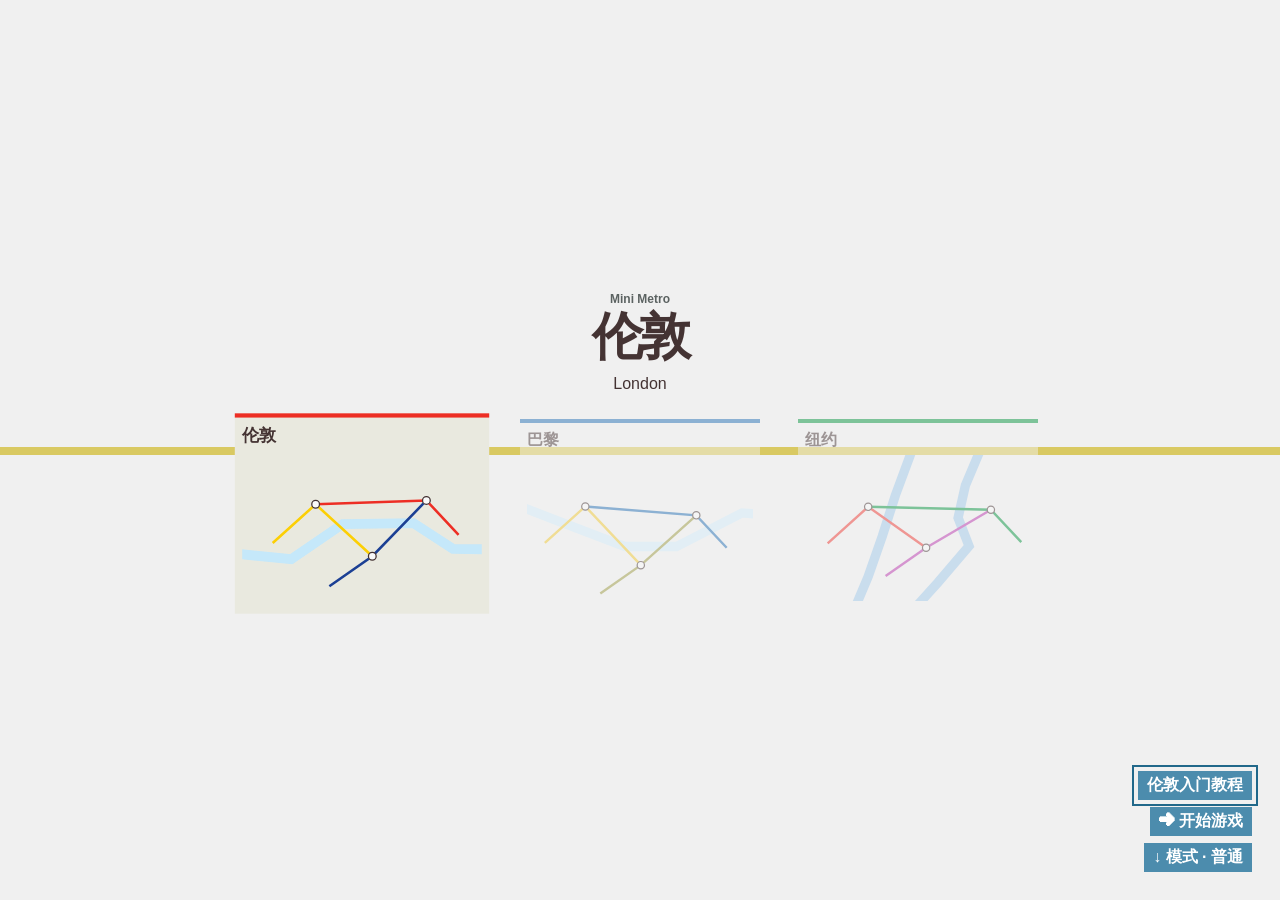
==== Mini Metro.html @ a48bd170 "Initial commit: browser metro-line game with CLAUDE.md Co-Authored-By: Claude Opus 5.5 <noreply@anth" ====
<!doctype html>
<html lang="zh-CN">
<head>
<meta charset="utf-8">
<meta name="viewport" content="width=device-width, initial-scale=1">
<link rel="icon" href="data:,">
<title>Mini Metro · 网页复刻</title>
<style>
:root {
  color-scheme: light;
  --paper: #f5f5ef;
  --ink: #292f30;
  --muted: #5b6261;
  --blue: #4c8cad;
  font: 16px Arial, "Microsoft YaHei", sans-serif;
}
* { box-sizing: border-box }
[hidden] { display: none !important }
body { margin: 0; background: var(--paper); color: var(--ink) }
main { height: 100vh; height: 100dvh; position: relative; overflow: hidden }
canvas { display: block; width: 100%; height: 100%; touch-action: none; cursor: crosshair }
.symbols,.sr-only { position: absolute; width: 1px; height: 1px; clip-path: inset(50%); overflow: hidden }
button { padding: 0; border: 0; background: none; color: inherit; cursor: pointer; font: inherit }
button:disabled { cursor: default }
button:focus-visible { outline: 2px solid #21688a; outline-offset: 4px }
header { position: absolute; right: 20px; top: 16px }
.stats { display: flex; align-items: center; gap: 6px; font-size: 13px; font-weight: 700 }
.stats > svg { width: 20px; height: 20px; fill: currentColor; margin-right: 5px }
#day { white-space: nowrap }
#clockControls { position: relative }
#clock { display: block; position: relative; width: 28px; height: 28px; border-radius: 50%; border: 2px solid var(--ink); background: repeating-conic-gradient(from -1deg,var(--ink) 0 2deg,transparent 2deg 30deg) }
#clock::before { content: ''; position: absolute; inset: 3px; border-radius: 50%; background: var(--paper) }
#clock::after { content: ''; position: absolute; left: calc(50% - 1px); top: 4px; width: 2px; height: calc(50% - 4px); transform-origin: center bottom; transform: rotate(var(--clock-angle,0deg)); background: var(--ink) }
#time { position: absolute; top: 36px; right: 0; display: flex; gap: 6px; z-index: 1 }
#time button { background: var(--ink); color: white; padding: 6px 8px; min-width: 32px }
footer { position: absolute; bottom: 15px; left: 0; right: 0; pointer-events: none; text-align: center }
#hint { display: inline-block; margin: 0 0 7px; padding: 2px 6px; font-size: 12px; color: var(--muted); background: color-mix(in srgb,var(--paper) 86%,transparent) }
.toolbar,#vehicles,nav { display: flex; align-items: center; justify-content: center; gap: clamp(6px,1vw,13px) }
.toolbar { gap: clamp(10px,2vw,26px) }
.asset { display: inline-flex; position: relative; flex: 0 0 28px; align-items: center; justify-content: center; width: 28px; height: 28px; border-radius: 50%; color: white; background: #333837; pointer-events: auto }
.asset:disabled,#crossings { background: #909790 }
.asset[aria-pressed=true] { outline: 2px solid var(--ink); outline-offset: 3px }
.asset svg { width: 21px; height: 21px; fill: currentColor }
.asset span { position: absolute; left: 100%; top: -3px; color: var(--ink); font-size: 10px; font-weight: 700 }
.line { pointer-events: auto; position: relative; width: clamp(19px,3vw,28px); height: clamp(19px,3vw,28px); border-radius: 50%; background: var(--line) }
.line[aria-pressed=true]::before { content: ''; position: absolute; top: -8px; left: calc(50% - 2px); width: 4px; height: 4px; border-radius: 50%; background: var(--ink) }
.line.empty { opacity: .62 }
.corner { position: absolute; bottom: 13px; left: 14px; font-size: 26px; line-height: 32px; font-weight: 700 }
.corner.right { left: auto; right: 14px }
.corner:disabled { opacity: .2 }
dialog { color: var(--ink); border: 0; background: transparent; padding: 0; overflow: visible; max-width: 94vw; max-height: 95vh }
dialog::backdrop { background: #f5f5ef78; backdrop-filter: blur(4px) }
dialog #panel { padding: 12px; animation: enter .28s ease-out both }
@keyframes enter { from { opacity: 0; transform: translateY(10px) } to { opacity: 1; transform: translateY(0) } }
h2 { margin: 3px 0; font-size: clamp(26px,5vw,51px); line-height: 1.1; letter-spacing: -.06em }
#kicker { font-size: 12px; font-weight: 700; color: var(--muted) }
#description { margin: 5px 0 24px; line-height: 1.4 }
#choices { display: flex; flex-wrap: wrap; gap: 12px; align-items: center }
#choices button { padding: 4px 9px; background: var(--blue); color: white; font-weight: 700 }
#choices button:hover { background: #28617e }

dialog[data-kind=cities] { width: 100vw; height: 100dvh; max-width: none; max-height: none }
dialog[data-kind=cities]::backdrop { background: var(--paper) }
dialog[data-kind=cities] #panel { height: 100%; display: grid; align-content: center; justify-items: center; padding: 20px 0 }
dialog[data-kind=cities] #choices { position: absolute; bottom: 28px; right: 28px; flex-direction: column; align-items: end; gap: 7px }
#cityStrip { width: 100%; position: relative; display: flex; justify-content: center; gap: clamp(8px,3vw,42px) }
#cityStrip::before { content: ''; position: absolute; top: 28px; width: 100%; height: 8px; background: #d9c962 }
.city-option { width: min(29vw,240px); min-height: 124px; padding: 7px; text-align: left; position: relative; opacity: .48; background: var(--paper); border-top: 4px solid var(--accent) }
.city-option[aria-pressed=true] { opacity: 1; background: #e9e9df; transform: scale(1.06); z-index: 1 }
.city-option span { display: block; font-weight: 700; margin-bottom: 4px }
.city-option svg { display: block; width: 100%; aspect-ratio: 1.55 }
@media(max-width:650px) {
  header { right: 11px; top: 10px }
  footer { bottom: 36px }
  .corner { bottom: 5px }
  .asset { width: 23px; height: 23px; flex-basis: 23px }
  .asset svg { width: 17px; height: 17px }
  dialog[data-kind=cities] #choices { right: 12px; bottom: 14px }
}
@media(prefers-reduced-motion:reduce) { dialog #panel { animation: none } }
.asset { touch-action: none }
#assetGhost { position: fixed; z-index: 2; left: -14px; top: -14px; pointer-events: none; opacity: .8 }
dialog[data-kind=statistics] { width:100vw; height:100dvh; max-width:none; max-height:none }
dialog[data-kind=statistics]::backdrop { background:#f5f5efe0; backdrop-filter:blur(6px) }
dialog[data-kind=statistics] #panel { height:100%; padding:0; }
dialog[data-kind=statistics] :is(#kicker,#description,#choices) { display:none }
dialog[data-kind=statistics] #headline { position:absolute; width:1px; height:1px; overflow:hidden; clip-path:inset(50%) }
#statistics { position:relative; height:100%; display:grid; grid-template-columns:max-content minmax(0,1fr); align-items:center; gap:clamp(18px,6vw,110px); padding:8vh 9vw 6vh 5vw }
#statsBack { position:absolute; left:1.4vw; top:1.2vh; font-size:clamp(36px,4vw,70px); font-weight:900; line-height:1 }
#metrics { display:grid; gap:clamp(6px,1.5vh,15px); border-right:2px solid #535451; padding-right:clamp(12px,3.6vw,66px) }
#metrics button { display:flex; align-items:center; justify-content:end; gap:12px; white-space:nowrap; font-size:clamp(12px,1.35vw,22px) }
#metrics button::after { content:''; width:clamp(12px,1.65vw,28px); height:clamp(12px,1.65vw,28px); border-radius:50%; background:#aaa9a3 }
#metrics button[aria-pressed=true]::after { background:var(--metric) }
#chart { display:block; width:100%; max-height:75vh; overflow:visible }
@media(max-width:650px) {
  #statistics { grid-template-columns:minmax(0,1fr); align-content:center; gap:20px; padding:40px 5vw 12px }
  #metrics { display:flex; justify-content:center; flex-wrap:wrap; border:0; padding:0; gap:7px 12px }
  #metrics button { gap:4px }
  #chart { max-height:55vh }
}
dialog[data-kind=ended] { width:100vw; height:100dvh; max-width:none; max-height:none }
dialog[data-kind=ended] #panel { height:100%; display:grid; align-content:center; justify-items:center }
dialog[data-kind=ended] #choices { flex-direction:column; align-items:start; gap:4px }
dialog[data-kind=ended] #choices button:last-child { position:absolute; bottom:2vh; right:2vw; min-width:34px; font-size:22px; padding:3px 7px }
.line.locked { width:clamp(9px,1.45vw,15px); height:clamp(9px,1.45vw,15px); background:#a2a19b; pointer-events:none }
dialog[data-kind=upgrade] { width:min(94vw,510px); color:#2d2e2d }
dialog[data-kind=upgrade]::backdrop { background:#f5f5ef45; backdrop-filter:none }
main:has(dialog[data-kind=upgrade][open]) :is(canvas,header) { filter:blur(3px) }
main:has(dialog[data-kind=upgrade][open]) #hint { visibility:hidden }
dialog[data-kind=upgrade] #kicker:empty { display:none }
dialog[data-kind=upgrade] #description { margin-bottom:clamp(18px,4vh,40px) }
dialog[data-kind=upgrade] #choices { display:grid; grid-template-columns:1fr 1fr; gap:clamp(10px,4vw,35px); align-items:start }
dialog[data-kind=upgrade] #choices button { display:grid; justify-items:center; align-content:start; gap:8px; color:inherit; background:none; padding:5px 2px; text-align:center }
dialog[data-kind=upgrade] #choices strong { font-size:clamp(18px,2.4vw,30px); line-height:1.2 }
.reward-description { font-size:clamp(12px,1.4vw,16px); font-weight:400 }
.reward-icon { position:relative; display:grid; place-items:center; width:clamp(58px,8vw,90px); aspect-ratio:1; border-radius:50%; background:#2d2e2d; color:white }
.reward-icon svg { width:65%; height:65%; fill:currentColor }
.reward-count { position:absolute; left:102%; top:9%; color:#2d2e2d; font-size:clamp(18px,2.4vw,30px); font-weight:700 }
dialog[data-kind=upgrade] #choices button:hover:not(:disabled) .reward-icon { outline:2px solid #2d2e2d; outline-offset:4px }
dialog[data-kind=upgrade] #choices button:disabled { opacity:.44 }
.reward-flight { position:fixed; z-index:2; pointer-events:none }
dialog[data-kind=pause] #kicker:empty { display:none }
dialog[data-kind=pause] #choices { flex-direction:column; align-items:start; gap:6px }
:root.night { color-scheme:dark; --paper:#170e16; --ink:#f0e8e3; --muted:#cdc2bc; --blue:#326985 }
.night #time button { color:var(--paper) }
.night #hint { background:color-mix(in srgb,var(--paper) 86%,transparent) }
.night .asset { color:#f0e8e3; background:#514651 }
.night .asset:disabled,.night #crossings { color:#261f26; background:#8c8684 }
.night .line.locked { background:#777271 }
.night button:focus-visible { outline-color:#8ac4e5 }
.night dialog::backdrop { background:#170e1685 }
.night dialog[data-kind=cities]::backdrop { background:var(--paper) }
.night .city-option[aria-pressed=true] { background:#312831 }
.night #cityStrip::before { background:#8a7845 }
.night dialog[data-kind=statistics]::backdrop { background:#170e16da }
.night #metrics { border-color:#a69b96 }
.night #metrics button[aria-pressed=true]::after,.night #chart { filter:brightness(1.35) }
.night dialog[data-kind=upgrade] { color:var(--ink) }
.night dialog[data-kind=upgrade]::backdrop { background:#170e1645 }
.night .reward-icon { background:#ddd1ca; color:var(--paper) }
.night .reward-count { color:var(--ink) }
.night dialog[data-kind=upgrade] #choices button:hover:not(:disabled) .reward-icon { outline-color:var(--ink) }
#time button:not([aria-pressed=true]) { opacity:.66 }
#time button[aria-pressed=true] { box-shadow:inset 0 -2px #80b9d8 }
:root[data-lesson="0"] header,:root[data-lesson="0"] .toolbar,
:root[data-lesson] .line.locked,:root[data-lesson] #vehicles,:root[data-lesson] #remove,
:root[data-lesson]:not([data-lesson="4"]) #crossings { visibility:hidden }
#scenicMeter { width:18px; height:18px; flex:none; border-radius:50%; border:1px solid var(--ink); background:conic-gradient(var(--ink) var(--progress,0%),transparent 0) }
dialog[data-kind=ended] #choices button:nth-last-child(2) { position:absolute; bottom:2vh; right:calc(2vw + 40px); min-width:34px; font-size:22px; padding:3px 7px }
dialog[data-kind=photo] { width:100vw; height:100dvh; max-width:none; max-height:none; background:var(--paper) }
dialog[data-kind=photo] #panel { height:100%; padding:0 }
dialog[data-kind=photo] :is(#kicker,#description,#choices) { display:none }
dialog[data-kind=photo] #headline { position:absolute; width:1px; height:1px; overflow:hidden; clip-path:inset(50%) }
#photo { height:100%; display:grid; place-items:center }
#photoPreview { width:100%; height:100%; object-fit:contain; cursor:default }
#photoBack { position:absolute; left:1.4vw; top:1.2vh; font-size:clamp(36px,4vw,70px); font-weight:900; line-height:1 }
#photoControls { position:absolute; right:2vw; bottom:2vh; display:flex; align-items:center; gap:5px }
#photoControls button { background:var(--blue); color:white; padding:6px 10px; font-weight:700 }
#photoControls button[aria-pressed=true] { outline:2px solid var(--ink); outline-offset:2px }
dialog[data-kind=ended] #choices button:nth-last-child(3) { position:absolute; bottom:2vh; right:calc(2vw + 80px); min-width:34px; font-size:22px; padding:3px 7px }
dialog[data-kind=replay] { width:100vw; height:100dvh; max-width:none; max-height:none }
dialog[data-kind=replay]::backdrop { background:transparent; backdrop-filter:none }
dialog[data-kind=replay] #panel { height:100%; padding:0 }
dialog[data-kind=replay] :is(#kicker,#description,#choices) { display:none }
dialog[data-kind=replay] #headline { position:absolute; width:1px; height:1px; overflow:hidden; clip-path:inset(50%) }
main:has(dialog[data-kind=replay][open]) > :is(header,footer,.corner) { visibility:hidden }
#replayBack { position:absolute; left:1.4vw; top:1.2vh; font-size:clamp(36px,4vw,70px); font-weight:900; line-height:1 }
#replayControls { position:absolute; bottom:2vh; left:50%; transform:translateX(-50%); width:min(94vw,540px); display:flex; gap:12px; align-items:center; padding:7px 12px; background:var(--paper) }
#replayControls input { flex:1; min-width:0; accent-color:var(--blue) }
#replayControls button { background:var(--blue); color:white; padding:5px 9px }
#replayTime { white-space:nowrap }
#replayControls { flex-wrap:wrap }
#replayStatus:not(:empty) { width:100%; font-size:12px; text-align:right }
#creativeEdit { display:block; margin:0 auto 9px; padding:4px 8px; pointer-events:auto; background:var(--paper); color:var(--ink); border:1px solid currentColor; font-size:12px }
#creativeEdit[aria-pressed=true] { background:var(--ink); color:var(--paper) }
dialog[data-kind=creative] #choices button[aria-pressed=true] { outline:2px solid var(--ink); outline-offset:2px }
</style>

</head>
<body>
<main>
  <canvas id="map" aria-label="地铁线路图"></canvas>
  <svg class="symbols" aria-hidden="true" xmlns="http://www.w3.org/2000/svg">
    <symbol id="person" viewBox="0 0 24 24"><circle cx="15" cy="4" r="2.2"/><path d="m14 8-4 6 4 2-2 6m-2-8-3 5H3m10-10 4 5h4M9 9l3-2" fill="none" stroke="currentColor" stroke-width="2.5" stroke-linecap="round" stroke-linejoin="round"/></symbol>
    <symbol id="locomotive" viewBox="0 0 24 24"><path d="M4 17V9h4V5h6v6h5v6zM16 8h3v4h-3z"/><circle cx="7" cy="18" r="2"/><circle cx="15" cy="18" r="2"/></symbol>
    <symbol id="carriage" viewBox="0 0 24 24"><path d="M4 7h16v10H4z"/><path d="M7 10h3m2 0h5" fill="none" stroke="#777" stroke-width="1.5"/><circle cx="8" cy="18" r="2"/><circle cx="16" cy="18" r="2"/></symbol>
    <symbol id="tunnel" viewBox="0 0 24 24"><path d="M5 19v-6a7 7 0 0 1 14 0v6M9 19v-6a3 3 0 0 1 6 0v6" fill="none" stroke="currentColor" stroke-width="2"/></symbol>
    <symbol id="station" viewBox="0 0 24 24"><circle cx="12" cy="12" r="8" fill="none" stroke="currentColor" stroke-width="2"/><circle cx="12" cy="12" r="4" fill="none" stroke="currentColor" stroke-width="2"/></symbol>
  </svg>
  <header>
    <h1 id="city" class="sr-only">伦敦</h1>
    <div class="stats">
      <span id="score" aria-label="已送达">0</span><svg aria-hidden="true"><use href="#person"/></svg>
      <span id="scenicMeter" role="progressbar" aria-label="下一客运里程碑" aria-valuemin="0" aria-valuemax="100" hidden></span>
      <span id="day">周一</span>
      <div id="clockControls">
        <button id="clock" type="button" aria-label="时间控制" aria-expanded="false" title="时间控制"></button>
        <div id="time" hidden><button id="pause" aria-label="暂停" title="暂停（空格）">Ⅱ</button><button id="normalSpeed" aria-label="正常速度">▶</button><button id="speed" aria-label="双倍速度">▶▶</button></div>
      </div>
    </div>
  </header>
  <footer>
    <p id="hint" aria-live="polite"></p>
    <button id="creativeEdit" aria-pressed="false" hidden>编辑车站</button>
    <div class="toolbar">
      <div id="vehicles">
        <button id="train" class="asset" aria-label="增加机车" title="给当前线路增加机车"><svg aria-hidden="true"><use href="#locomotive"/></svg><span id="trainCount"></span></button>
        <button id="car" class="asset" aria-label="增加车厢" title="给当前线路增加车厢"><svg aria-hidden="true"><use href="#carriage"/></svg><span id="carCount"></span></button>
        <button id="interchange" class="asset" aria-label="放置换乘站" title="升级车站容量"><svg aria-hidden="true"><use href="#station"/></svg><span id="interchangeCount"></span></button>
      </div>
      <nav id="lines" aria-label="选择线路"></nav>
      <div id="crossings" class="asset" aria-label="剩余过河通道" title="剩余过河通道"><svg aria-hidden="true"><use href="#tunnel"/></svg><span id="crossingCount"></span></div>
    </div>
  </footer>
  <button id="menu" class="corner" aria-label="菜单" title="暂停菜单（Esc）">←</button>
  <button id="remove" class="corner right" aria-label="拆线" title="拆除当前线路">×</button>
  <div id="assetGhost" class="asset" aria-hidden="true" hidden><svg><use href="#locomotive"/></svg></div>
  <dialog id="screen" aria-labelledby="headline">
    <div id="panel">
      <small id="kicker">Mini Metro</small>
      <h2 id="headline">伦敦</h2>
      <p id="description"></p>
      <div id="cityStrip" hidden></div>
      <div id="choices"></div>
      <div id="replay" hidden>
        <button id="replayBack" aria-label="退出路网回放">←</button>
        <div id="replayControls">
          <button id="replayPlay">暂停回放</button><input id="replaySeek" type="range" min="0" value="0" step="1" aria-label="回放位置"><span id="replayTime"></span><button id="replayGif">保存 GIF</button><span id="replayStatus" role="status"></span>
        </div>
      </div>
      <div id="photo" hidden>
        <button id="photoBack" aria-label="退出照片模式">←</button>
        <canvas id="photoPreview" role="img" aria-label="地铁图照片预览"></canvas>
        <div id="photoControls"><button id="photoFrame" aria-pressed="false">城市边框</button><button id="photoSave">保存 PNG</button><span id="photoStatus" role="status"></span></div>
      </div>
      <div id="statistics" hidden>
        <button id="statsBack" aria-label="返回结算">←</button>
        <div id="metrics" aria-label="统计指标"></div>
        <svg id="chart" viewBox="0 0 640 286" role="img" aria-label="本局各日运营趋势，各指标独立缩放"></svg>
      </div>
    </div>
  </dialog>
</main>
<script>
'use strict';

const $ = id => document.getElementById(id);
const canvas = $('map');
let ctx = canvas.getContext('2d');
const width = 960;
const height = 570;
let paper, water, ink, colors;
let night=false;
const themes = {
  London: {
    day: {"paper": "#f0f0f0", "water": "#c5e8fa", "bank": "#64ccf5", "station": "#fafafa", "ink": "#443333", "colors": ["#fccf05", "#ed2e24", "#1c4094", "#079fdb", "#008b3b", "#f386a0", "#b05fff"]},
    night: {"paper": "#303030", "water": "#537c90", "bank": "#4c6f7f", "station": "#2e2e2e", "ink": "#dcdcdc", "colors": ["#fec909", "#e95129", "#2b61a9", "#3ca3d5", "#388931", "#f593af", "#8e552b"]},
    bankWidth: 3.72, stationWidth: 3.72,
  },
  Paris: {
    day: {"paper": "#fffded", "water": "#d4edfa", "bank": "#6dc3de", "station": "#fafafa", "ink": "#443333", "colors": ["#f1c830", "#206db3", "#9b9a40", "#bb4d98", "#f68f4d", "#76c494", "#f59eb3"]},
    night: {"paper": "#303030", "water": "#7ea7b6", "bank": "#4d7784", "station": "#2e2e2e", "ink": "#dcdcdc", "colors": ["#f1c830", "#206db3", "#9b9a40", "#bb4d98", "#f68f4d", "#76c494", "#f59eb3"]},
    bankWidth: 3.72, stationWidth: 3.72,
  },
  NewYork: {
    day: {"paper": "#f2e8d3", "water": "#9fc8eb", "bank": "#eee1c5", "station": "#fafafa", "ink": "#443333", "colors": ["#ee352e", "#00933c", "#b933ad", "#2850ad", "#ff6319", "#fccc0a", "#996633"]},
    night: {"paper": "#2e3032", "water": "#415b74", "bank": "#2b2c2c", "station": "#222424", "ink": "#d9dcdf", "colors": ["#ee352e", "#00933c", "#b933ad", "#2850ad", "#ff6319", "#fccc0a", "#996633"]},
    bankWidth: 1.24, stationWidth: 2.48,
  },
};
const cities = {
  London: {name:'伦敦', river:[[0,361],[180,338],[310,351],[430,269],[595,267],[687,327],[780,328],[960,270]], start:[[367,223],[499,344],[625,214]]},
  Paris: {name:'巴黎', river:[[0,217],[149,215],[278,265],[438,326],[565,326],[727,243],[960,260]], start:[[340,227],[477,372],[614,249]]},
  NewYork: {name:'纽约', vertical:true, river:[[0,485],[100,456],[200,419],[300,387],[400,352],[500,310],[570,279]],
    eastRiver:[[0,668],[85,630],[175,592],[255,574],[325,601],[415,524],[485,461],[570,395]], start:[[352,228],[495,329],[655,235]]},
};
const days = ['一','二','三','四','五','六','日'];
const types = ['圆形','三角形','方形','菱形','星形','五边形','十字形'];
const weekDuration = 84;
const scenicMilestones=[4,8,13,19,24,27,33,36,39,43,47,52,56,60,65,75,90];
let recentTrips, scenicMilestone, nextEfficiency;
const overloadLimit = 24;
let menuCity = 'London', menuMode = 'normal';
const modes=['normal','endless','extreme','creative'];
const modeNames={normal:'普通',endless:'无尽',extreme:'极限',creative:'创意'};
const extremeGoals={
  London:{score:1000,limit:1,label:'用至多 1 条通道送达 1,000 人',
    count:() => lines.reduce((total,route) => total+crossings(route),0)},
  Paris:{score:1300,limit:3,label:'用至多 3 条线路送达 1,300 人',
    count:() => lines.filter(route => route.length).length},
  NewYork:{score:1600,limit:2,label:'让方形站最多出现在 2 条线路上，并送达 1,600 人',
    count:() => lines.filter(route => route.some(id => stations[id].type===2)).length},
};
const unlockedExtreme=new Set();
let eligibleExtreme=true, upcomingStation;
let collapseStation = null;
let replayFrames=[], replay=null;
let lesson=null;
let history, daily;
const metrics = [
  ['dailyTrips','每日送达','#139747','人'],
  ['totalTrips','累计送达','#d72534','人'],
  ['crowding','拥挤乘客','#d66a21','人'],
  ['population','在途及候车乘客','#0875a9','人'],
  ['stations','车站','#8456a2','站'],
  ['track','轨道长度','#596978','地图单位'],
  ['tripDistance','平均乘车距离','#006e66','地图单位'],
  ['waiting','平均候车时间','#a74b76','秒'],
  ['transfers','平均换乘次数','#8a6514','次'],
  ['capacity','总运力','#3b7451','人'],
  ['used','已用运力','#505997','人'],
];
let cityKey = 'London';
let mode = 'normal';
let stations, lines, trains, inventory;
let edgeLines, retiring;
let highlightUntil = 0;
let assetDrag = null, vehicleDrag=null;
let time, nextStation, nextPassenger, week, score, paused, speed, phase, selected, drag;
let view = {x:0,y:0,scale:1};
let feedback = '';
let feedbackUntil = 0;
let lastFrame = 0;

function bestScore() {
  try { return Number(localStorage.getItem('metro-best-' + cityKey + '-' + mode)) || 0; }
  catch { return 0; }
}

function reset(key) {
  cityKey = key;
  applyNight(night);
  collapseStation = null;
  lesson=null;
  eligibleExtreme=true;
  upcomingStation=undefined;
  document.documentElement.removeAttribute('data-lesson');
  $('city').textContent = cities[key].name;
  stations = cities[key].start.map(([x,y], type) => ({x:x+Math.random()*32-16,y:y+Math.random()*12-6,type,waiting:[],pressure:0,capacity:6,born:-1}));
  lines = colors.map(() => []);
  trains = [];
  retiring = [];
  highlightUntil = 0;
  inventory = {lines:3, trains:3, cars:0, crossings:2, interchanges:0};
  if (mode==='creative') enableCreative();
  time = score = selected = 0;
  recentTrips=[];
  scenicMilestone=0;
  nextEfficiency=scenicMilestones[0];
  history=[];
  daily={trips:0, distance:0, waiting:0, transfers:0};
  sampleStatistics();
  nextStation = 16;
  nextPassenger = 3;
  week = speed = 1;
  paused = false;
  phase = 'play';
  drag = assetDrag = vehicleDrag = null;
  feedback = '';
  feedbackUntil = 0;
  $('interchange').setAttribute('aria-pressed','false');
  $('creativeEdit').setAttribute('aria-pressed','false');
  $('time').hidden=true;
  $('clock').setAttribute('aria-expanded','false');
  rebuildTracks();
  replayFrames=[];
  recordReplay();
  updateLines();
  updateHUD();
}

function waterways(city) { return city.eastRiver ? [city.river,city.eastRiver] : [city.river]; }

function riverY(x,river) {
  for (let i = 1; i < river.length; i++) {
    const [bx, by] = river[i];
    if (x <= bx) {
      const [ax, ay] = river[i-1];
      return ay + (by - ay) * Math.max(0,x-ax) / (bx - ax);
    }
  }
  return river.at(-1)[1];
}

function riverCoordinates(point,city) {
  return city.vertical ? {x:point.y,y:point.x} : point;
}

function pathBetween(a,b) {
  if (a.x > b.x || (a.x === b.x && a.y > b.y)) return pathBetween(b,a).reverse();
  const dx = b.x-a.x, dy = b.y-a.y;
  const diagonal = Math.min(Math.abs(dx),Math.abs(dy));
  const bend = {x:a.x + Math.sign(dx)*diagonal, y:a.y + Math.sign(dy)*diagonal};
  return [a,bend,b];
}

function looped(route) {
  return route.length >= 4 && route[0] === route.at(-1);
}

function routeSize(route) { return route.length - Number(looped(route)); }

function stepIndex(route, stop, direction) {
  const size = routeSize(route);
  return looped(route) ? (stop+direction+size)%size : stop+direction;
}

function crossings(route) {
  const city=cities[cityKey];
  let total = 0;
  for (let i=1;i<route.length;i++) {
    const points=trackBetween(stations[route[i-1]],stations[route[i]]).map(p => riverCoordinates(p,city));
    for (const river of waterways(city)) {
      for (let k=1;k<points.length;k++) {
        const from=points[k-1], to=points[k];
        const breaks=river.map(([x]) => x).filter(x => x>Math.min(from.x,to.x) && x<Math.max(from.x,to.x));
        if (from.x>to.x) breaks.reverse();
        const signs=[from.y>=riverY(from.x,river),...breaks.map(x =>
          from.y+(to.y-from.y)*(x-from.x)/(to.x-from.x)>=riverY(x,river)),to.y>=riverY(to.x,river)];
        for (let j=1;j<signs.length;j++) if (signs[j]!==signs[j-1]) total++;
      }
    }
  }
  return total;
}

function edgeKey(a,b) { return Math.min(a,b)+'/'+Math.max(a,b); }

function indexTracks(routes) {
  const edges=new Map();
  routes.forEach((route,line) => {
    for (let i=1;i<route.length;i++) {
      const key=edgeKey(route[i-1],route[i]);
      const group=edges.get(key) ?? [];
      group.push(line);
      edges.set(key,group);
    }
  });
  return edges;
}

function rebuildTracks() {edgeLines=indexTracks(lines);}

function notify(message) {
  feedback = message;
  feedbackUntil = performance.now() + 4000;
  updateHUD();
}

function usedCrossings(replace=-1, replacement=[], pending=retiring) {
  return lines.reduce((total, old, line) => {
    const route=line===replace ? replacement : old;
    const occupied = new Set();
    for (let i=1;i<route.length;i++) occupied.add(edgeKey(route[i-1],route[i]));
    total+=crossings(route);
    for (const train of pending) {
      if (train.line!==line) continue;
      const key=edgeKey(train.from,train.to);
      if (occupied.has(key)) continue;
      occupied.add(key);
      total+=crossings([train.from,train.to]);
    }
    return total;
  },0);
}

function passenger(type) {
  return {type, queuedAt:time, waiting:0, distance:0, boardings:0};
}

function deliver(rider) {
  score++;
  recentTrips.push(time);
  daily.trips++;
  daily.distance+=rider.distance;
  daily.waiting+=rider.waiting;
  daily.transfers+=Math.max(0,rider.boardings-1);
}

function queueAt(rider,station) {
  rider.queuedAt=time;
  station.waiting.push(rider);
}

function unloadRiders(riders,id) {
  const station=stations[id];
  for (const rider of riders) {
    if (rider.type===station.type) deliver(rider);
    else queueAt(rider,station);
  }
}

function unload(train,id) {
  unloadRiders(train.riders,id);
  train.riders=[];
}

function returnStock(train) {
  inventory.trains++;
  inventory.cars+=train.cars;
}

function dispatchIfEmpty(line) {
  if (lines[line].length && !trains.some(t => t.line===line) && inventory.trains) addTrain(line);
}

function setRoute(index, route) {
  if (route.length<2) route=[];
  const old=lines[index];
  if (mode==='extreme' && old.length) {
    const offset=route.indexOf(old[0]);
    const keepsTrack=offset>=0 && old.every((id,i) => route[offset+i]===id);
    if (!keepsTrack || (looped(old) && route.length!==old.length)) {
      notify('极限模式下轨道一经铺设，只能从端点延长');
      return false;
    }
  }
  const assignments=trains.filter(t => t.line===index).map(train => {
    const from=old[train.stop], to=old[stepIndex(old,train.stop,train.direction)];
    const stop=route.indexOf(from), next=route.indexOf(to);
    const direction=stop>=0 && next>=0
      ? [train.direction,-train.direction].find(dir => stepIndex(route,stop,dir)===next)
      : undefined;
    return {train,from,to,stop,direction};
  });
  const deferred=assignments.filter(({train,direction}) => !direction && train.progress>0).map(({train,from,to}) => ({
    ...train, from, to, points:lineTrack(from,to,index),
  }));
  const pending=retiring.concat(deferred);
  if (usedCrossings(index,route,pending)>inventory.crossings) {
    notify('过河通道不足。等旧车驶离后再试，或选择其他走向');
    return false;
  }
  retiring=pending;
  for (const {train,from,stop,direction} of assignments) {
    if (direction) {
      train.stop=stop;
      train.direction=direction;
      continue;
    }
    if (!train.progress) unload(train,from);
    if (!train.progress && stop>=0 && route.length) {
      train.stop=stop;
      if (!looped(route)) {
        if (stop===0) train.direction=1;
        if (stop===route.length-1) train.direction=-1;
      }
      train.velocity=0;
      train.dwell=.55;
      continue;
    }
    if (!train.progress) returnStock(train);
    trains.splice(trains.indexOf(train),1);
  }
  lines[index]=route;
  rebuildTracks();
  recordReplay();
  dispatchIfEmpty(index);
  highlightUntil=performance.now()+1500;
  updateLines();
  updateHUD();
  return true;
}

function trainLimit() {return mode==='creative' ? 8 : 11-colors.length;}

function enableCreative() {
  Object.assign(inventory,{lines:colors.length,trains:Infinity,cars:Infinity,crossings:Infinity,interchanges:Infinity});
  stations.forEach(station => {station.demand ??=1;});
}

function removeCreativeStation(id) {
  // Convert the affected paths before remapping station indices.
  lines.forEach((route,line) => {
    if (!route.includes(id)) return;
    for (const train of trains) {
      if (train.line===line && route[train.stop]===id && !train.progress) {
        unload(train,route[stepIndex(route,train.stop,train.direction)]);
      }
    }
    const wasLoop=looped(route);
    const updated=(wasLoop ? route.slice(0,-1) : route).filter(station => station!==id);
    if (wasLoop && updated.length>=3) updated.push(updated[0]);
    setRoute(line,updated);
  });
  retiring=retiring.filter(train => {
    if (train.from!==id && train.to!==id) return true;
    unload(train,train.to===id ? train.from : train.to);
    returnStock(train);
    return false;
  });
  stations.splice(id,1);
  lines=lines.map(route => route.map(station => station>id ? station-1 : station));
  retiring.forEach(train => {
    if (train.from>id) train.from--;
    if (train.to>id) train.to--;
  });
  rebuildTracks();
  recordReplay();
  lines.forEach((_,line) => dispatchIfEmpty(line));
  updateLines();
  updateHUD();
}

function editCreativeStation(id) {
  const station=stations[id];
  const shapes=['○','△','□','◇','☆','⬠','✚'];
  showPanel('编辑车站','选择站形，并设置该站产生乘客的频率。',[
    ...types.map((name,type) => [shapes[type]+' '+name,() => {
      station.type=type;
      station.waiting=station.waiting.filter(rider => rider.type!==type);
      recordReplay();
      editCreativeStation(id);
    }]),
    ['客流：'+['停用','低','中','高'][station.demand ?? 1],() => {
      station.demand=((station.demand ?? 1)+1)%4;
      editCreativeStation(id);
    }],
    ['删除车站',() => {removeCreativeStation(id);$('screen').close();}],
    ['完成',() => $('screen').close()],
  ],'创意模式','creative');
  $('choices').children[station.type].setAttribute('aria-pressed','true');
}

function creativePointer(point,id) {
  if (id>=0) {editCreativeStation(id);return;}
  if (stations.length>=80) {notify('已达到网页创意模式的 80 站上限');return;}
  const city=cities[cityKey], position=riverCoordinates(point,city);
  if (waterways(city).some(river => Math.abs(position.y-riverY(position.x,river))<19)) {
    notify('请在陆地上放置车站');
    return;
  }
  stations.push({...point,type:0,capacity:6,waiting:[],pressure:0,born:time,demand:1});
  recordReplay();
  editCreativeStation(stations.length-1);
}

function addTrain(line,placement=null) {
  if (!inventory.trains || !lines[line].length) return;
  const existing = trains.filter(t => t.line === line).length;
  if (existing >= trainLimit()) return;
  const stop=placement ? placement.index-1 : existing%2 ? routeSize(lines[line])-1 : 0;
  const direction=placement || stop===0 ? 1 : -1;
  trains.push({line,stop,direction,progress:placement?.progress ?? 0,velocity:0,
    dwell:placement ? 0 : .6+Math.floor(existing/2)*2,riders:[],cars:0});
  inventory.trains--;
  updateHUD();
}

function addCar(line=selected,point=null) {
  const candidates=trains.filter(train => train.line===line);
  let train=candidates[0], best=Infinity;
  for (const candidate of candidates) {
    const cost=point ? distance(trainPose(candidate),point) : candidate.cars;
    if (cost<best) {train=candidate;best=cost;}
  }
  if (!train || !inventory.cars) return;
  train.cars++;
  inventory.cars--;
  updateHUD();
}

function travelSeconds(length,velocity=0) {
  const acceleration=110, braking=160, limit=96;
  const initial=Math.min(velocity,limit,Math.sqrt(2*braking*length));
  const peak=Math.min(limit,Math.sqrt((2*length+initial**2/acceleration)/(1/acceleration+1/braking)));
  const cruise=Math.max(0,length-(peak**2-initial**2)/(2*acceleration)-peak**2/(2*braking));
  return (peak-initial)/acceleration+cruise/limit+peak/braking;
}

function forecast(train,departing,legTimes) {
  const route=lines[train.line], ring=looped(route);
  const stationCount=routeSize(route);
  let {stop,direction}=train;
  const step=() => {
    stop=stepIndex(route,stop,direction);
    if (!ring && (stop===0 || stop===stationCount-1)) direction*=-1;
  };
  const spacing=train.progress===0 ? trainSpacing(train,route) : null;
  let firstDeparture=Math.max(0,train.dwell,spacing?.wait ?? 0);
  if (train!==departing && train.dwell<=0 && !spacing?.hold) {
    const track=lineTrack(route[stop],route[stepIndex(route,stop,direction)],train.line);
    firstDeparture=travelSeconds(Math.max(0,trackLength(track)-train.progress),train.velocity)+.55;
    step();
  }
  const events=[];
  let period=0;
  const count=ring ? stationCount : (stationCount-1)*2;
  for (let i=0;i<count;i++) {
    const from=route[stop];
    step();
    const to=route[stop], key=train.line+'/'+edgeKey(from,to);
    if (!legTimes.has(key)) legTimes.set(key,travelSeconds(trackLength(lineTrack(from,to,train.line))));
    const travel=legTimes.get(key);
    events.push({station:from,departure:firstDeparture+period,travel});
    period+=travel+.55;
  }
  return {train,events,period};
}

function passengerChoices(origin,departing=null) {
  const arrivals=stations.map(() => Infinity);
  const firstTrain=stations.map(() => null);
  const settled=new Set();
  const choices=types.map(() => null);
  const departures=stations.map(() => []);
  const legTimes=new Map();
  const active=departing ? [departing,...trains.filter(train => train!==departing)] : trains;
  for (const train of active) {
    const forecasted=forecast(train,departing,legTimes);
    forecasted.events.forEach((event,index) => departures[event.station].push({forecasted,index}));
  }
  arrivals[origin]=0;
  while (true) {
    let station=-1, earliest=Infinity;
    arrivals.forEach((arrival,id) => {
      if (!settled.has(id) && arrival<earliest) {station=id;earliest=arrival;}
    });
    if (station<0) break;
    settled.add(station);
    const {type}=stations[station];
    if (!choices[type] && station!==origin) choices[type]=firstTrain[station];
    // shortcut: linear transfer margin from the published example, calibrate against the desktop build when available.
    const ready=station===origin ? 0 : earliest+Math.max(.12,earliest*.1);
    for (const {forecasted,index} of departures[station]) {
      const {train,events,period}=forecasted;
      const {departure}=events[index];
      const repetitions=Math.max(0,Math.ceil((ready-departure)/period));
      let arrival=departure+repetitions*period;
      for (let offset=0;offset<events.length-1;offset++) {
        const leg=(index+offset)%events.length;
        const next=events[(leg+1)%events.length].station;
        arrival+=events[leg].travel;
        if (arrival+.02<arrivals[next]) {
          arrivals[next]=arrival;
          firstTrain[next]=firstTrain[station] ?? train;
        }
        arrival+=.55;
      }
    }
  }
  return choices;
}

function service(train) {
  const route = lines[train.line];
  const id = route[train.stop];
  const s = stations[id];
  if (!train.riders.length && !s.waiting.length) return;
  const choices = passengerChoices(id,train);
  const useful = type => choices[type]===train;
  train.riders = train.riders.filter(rider => {
    if (rider.type===s.type) {deliver(rider);return false;}
    if (useful(rider.type)) return true;
    queueAt(rider,s);
    return false;
  });
  const capacity = 6*(1+train.cars);
  s.waiting = s.waiting.filter(rider => {
    if (train.riders.length >= capacity || !useful(rider.type)) return true;
    rider.waiting+=Math.max(0,time-rider.queuedAt);
    rider.boardings++;
    train.riders.push(rider);
    return false;
  });
}

function trainSpacing(train,route) {
  const peers=trains.filter(other => other.line===train.line && other.direction===train.direction);
  if (peers.length<2) return {hold:false,room:Infinity};
  const trainOrder=peers.indexOf(train);
  const length=route.slice(1).reduce((total,id,i) => total+trackLength(lineTrack(route[i],id,train.line)),0);
  const spacing=Math.min(100,length/peers.length*.35);
  let ahead=Infinity,room=Infinity;
  let stop=train.stop, traveled=-train.progress;
  for (let i=0;i<routeSize(route);i++) {
    const next=stepIndex(route,stop,train.direction);
    if (next<0 || next>=routeSize(route)) break;
    const leg=trackLength(lineTrack(route[stop],route[next],train.line));
    for (const [order,other] of peers.entries()) {
      if (other===train || other.stop!==stop) continue;
      const gap=traveled+other.progress;
      if (gap<0 || (gap===0 && order>trainOrder)) continue;
      ahead=Math.min(ahead,gap);
      if (i===0) {
        const tail=Math.min(22+other.cars*19,leg*.5,length/peers.length*.65);
        room=Math.min(room,Math.max(0,gap-tail));
      }
    }
    traveled+=leg;
    if (traveled>spacing && i>0) break;
    stop=next;
  }
  return {hold:train.progress===0 && ahead<spacing,room,wait:Math.max(0,(spacing-ahead)/45)};
}

function advanceTrain(train,points,dt,room=Infinity) {
  const remaining=trackLength(points)-train.progress;
  const target=Math.min(96,Math.sqrt(2*160*Math.max(0,remaining)));
  train.velocity=Math.min(target,train.velocity+110*dt);
  const step=Math.min(room,train.velocity*dt);
  if (step<train.velocity*dt) train.velocity=step/dt;
  train.progress+=step;
  const arrived=remaining-step<=.8;
  const traveled=Math.max(0,arrived ? remaining : step);
  for (const rider of train.riders) rider.distance+=traveled;
  return arrived;
}

function moveTrains(dt) {
  for (const train of trains) {
    const route=lines[train.line];
    if (train.dwell>0) {
      train.dwell-=dt;
      if (train.dwell<=0) service(train);
      continue;
    }
    const spacing=trainSpacing(train,route);
    if (spacing.hold) {train.velocity=0;continue;}
    const next=stepIndex(route,train.stop,train.direction);
    if (!advanceTrain(train,lineTrack(route[train.stop],route[next],train.line),dt,spacing.room)) continue;
    train.stop=next;
    if (!looped(route) && (next===0 || next===route.length-1)) train.direction*=-1;
    train.progress=train.velocity=0;
    train.dwell=.55;
    applyVehicleMove(train);
  }
  const completed=retiring.filter(train => advanceTrain(train,train.points,dt));
  if (!completed.length) return;
  retiring=retiring.filter(train => !completed.includes(train));
  for (const train of completed) {
    unload(train,train.to);
    const route=lines[train.line];
    const stop=route.indexOf(train.to);
    if (stop<0 || trains.filter(t => t.line===train.line).length>=trainLimit()) {
      returnStock(train);
      continue;
    }
    trains.push({line:train.line,stop,direction:!looped(route) && stop===route.length-1 ? -1 : 1,
      cars:train.cars,riders:[],progress:0,velocity:0,dwell:.55});
  }
  lines.forEach((_,index) => dispatchIfEmpty(index));
  updateHUD();
}

function distance(a,b) { return Math.hypot(a.x-b.x,a.y-b.y); }

function trackBetween(a,b) {
  const [,bend] = pathBetween(a,b);
  const first = distance(a,bend), last = distance(bend,b);
  const radius = Math.min(12,first/2,last/2);
  if (!radius) return [a,b];
  const start = {x:bend.x+(a.x-bend.x)*radius/first,y:bend.y+(a.y-bend.y)*radius/first};
  const end = {x:bend.x+(b.x-bend.x)*radius/last,y:bend.y+(b.y-bend.y)*radius/last};
  return [a,start,...[.25,.5,.75].map(t => {
    const u = 1-t;
    return {x:u*u*start.x+2*u*t*bend.x+t*t*end.x,y:u*u*start.y+2*u*t*bend.y+t*t*end.y};
  }),end,b];
}

function lineTrack(from,to,line,mapStations=stations,mapEdges=edgeLines) {
  const a=mapStations[from], b=mapStations[to];
  const points=trackBetween(a,b);
  const group=mapEdges.get(edgeKey(from,to));
  if (!group || group.length<2) return points;
  const offset=(group.indexOf(line)-(group.length-1)/2)*7.7*Math.sign(to-from);
  const length=distance(a,b);
  const dx=(a.y-b.y)/length*offset, dy=(b.x-a.x)/length*offset;
  const shoulder = (end,next) => {
    const fraction=Math.min(14/distance(end,next),.45);
    return {x:end.x+(next.x-end.x)*fraction+dx,y:end.y+(next.y-end.y)*fraction+dy};
  };
  return [a,shoulder(a,points[1]),...points.slice(1,-1).map(p => ({x:p.x+dx,y:p.y+dy})),
    shoulder(b,points.at(-2)),b];
}

function trackLength(points) {
  return points.slice(1).reduce((total,p,i) => total+distance(points[i],p),0);
}

function findStationPosition() {
  if (stations.length>=40) return null;
  const city=cities[cityKey];
  const spread=Math.min(1,.57+time/360);
  for (let i=0;i<120;i++) {
    const x=480+(Math.random()-.5)*748*spread, y=274+(Math.random()-.5)*323*spread;
    const point=riverCoordinates({x,y},city);
    if (waterways(city).some(river => Math.abs(point.y-riverY(point.x,river))<29) ||
      stations.some(s => distance(s,{x,y})<57)) continue;
    return {x,y};
  }
  return null;
}

function spawnStation(position) {
  if (!position) return;
  const type=stations.length>=7 && stations.length%4===3
    ? Math.min(types.length-1,3+Math.floor((stations.length-7)/4))
    : Math.floor(Math.random()*3);
  stations.push({...position,type,waiting:[],pressure:0,capacity:6,born:time});
  recordReplay();
}

function spawnPassenger() {
  const candidates=mode==='endless' ? stations.filter(s => s.waiting.length<s.capacity*2) : stations;
  if (!candidates.length) return;
  let station=candidates[Math.floor(Math.random()*candidates.length)];
  if (mode==='creative') {
    const weights=candidates.map(s => s.waiting.length<s.capacity*2 ? s.demand ?? 1 : 0);
    let draw=Math.random()*weights.reduce((total,weight) => total+weight,0);
    station=candidates.find((_,i) => (draw-=weights[i])<0);
    if (!station) return;
  }
  const s=station;
  const alternatives = [...new Set(stations.map(station => station.type))].filter(type => type !== s.type);
  if (alternatives.length) s.waiting.push(passenger(alternatives[Math.floor(Math.random()*alternatives.length)]));
}

function rewardIcon(symbol,count=1,color='') {
  const icon=document.createElement('span');
  icon.className='reward-icon';
  if (color) icon.style.background=color;
  if (symbol) {
    const ns='http://www.w3.org/2000/svg';
    const svg=document.createElementNS(ns,'svg');
    const use=document.createElementNS(ns,'use');
    use.setAttribute('href','#'+symbol);
    svg.append(use);
    icon.append(svg);
  }
  if (count>1) {
    const amount=document.createElement('span');
    amount.className='reward-count';
    amount.textContent=count;
    icon.append(amount);
  }
  icon.setAttribute('aria-hidden','true');
  return icon;
}

async function animateReward(icon,target) {
  if (matchMedia('(prefers-reduced-motion: reduce)').matches || !target) return;
  const from=icon.getBoundingClientRect(), to=target.getBoundingClientRect();
  if (!from.width || !to.width) return;
  const flying=icon.cloneNode(true);
  flying.classList.add('reward-flight');
  Object.assign(flying.style,{left:from.left+'px',top:from.top+'px',width:from.width+'px',height:from.height+'px'});
  $('screen').append(flying);
  try {
    const dx=to.left+to.width/2-from.left-from.width/2;
    const dy=to.top+to.height/2-from.top-from.height/2;
    await flying.animate([
      {transform:'translate(0,0) scale(1)'},
      {transform:'translate('+dx+'px,'+dy+'px) scale('+to.width/from.width+')'},
    ],{duration:430,easing:'cubic-bezier(.3,.05,.7,1)'}).finished.catch(() => {});
  } finally {
    flying.remove();
  }
}

function upgrade() {
  week++;
  const options = [
    {label:'增配车厢',description:'加挂一节车厢，多载 6 位乘客。',symbol:'carriage',target:$('car'),apply:() => {inventory.cars++;}},
    {label:'过河通道 ×2',description:'增建两条可穿越水域的轨道。',symbol:'tunnel',count:2,target:$('crossings'),apply:() => {inventory.crossings+=2;}},
    {label:'换乘站',description:'将一座车站的容量从 6 提升到 18。',symbol:'station',target:$('interchange'),apply:() => {inventory.interchanges++;}},
  ];
  if (inventory.lines<colors.length) options.push({
    label:'新增线路',description:'解锁一种颜色，开通一条新线路。',color:colors[inventory.lines],
    target:$('lines').children[inventory.lines],apply:() => {inventory.lines++;},
  });
  const offers=[];
  for (let i=0;i<2;i++) offers.push(options.splice(Math.floor(Math.random()*options.length),1)[0]);
  const claim=async (offer,button) => {
    if (button.disabled) return;
    for (const item of $('choices').children) item.disabled=true;
    await animateReward(button.querySelector('.reward-icon'),offer.target);
    inventory.trains++;
    offer.apply();
    updateLines();
    updateHUD();
    $('screen').close();
  };
  showPanel('第 '+week+' 周','本周配发一台机车。再选择一项升级。',offers.map(offer => [
    offer.label,event => claim(offer,event.currentTarget),
  ]),'','upgrade');
  [...$('choices').children].forEach((button,i) => {
    const offer=offers[i];
    button.setAttribute('aria-label',offer.label);
    const title=document.createElement('strong');
    title.textContent=offer.label;
    const detail=document.createElement('span');
    detail.className='reward-description';
    detail.textContent=offer.description;
    button.replaceChildren(rewardIcon(offer.symbol,offer.count,offer.color),title,detail);
  });
}

function sampleStatistics() {
  const active=trains.concat(retiring);
  const used=active.reduce((n,train) => n+train.riders.length,0);
  const track=lines.reduce((total,route,line) => {
    for (let i=1;i<route.length;i++) total+=trackLength(lineTrack(route[i-1],route[i],line));
    return total;
  },0);
  const trips=Math.max(1,daily.trips);
  history.push({
    time, dailyTrips:daily.trips,totalTrips:score,
    crowding:stations.reduce((n,s) => n+Math.max(0,s.waiting.length-s.capacity),0),
    population:used+stations.reduce((n,s) => n+s.waiting.length,0),
    stations:stations.length,track,tripDistance:daily.distance/trips,waiting:daily.waiting/trips,
    transfers:daily.transfers/trips,capacity:active.reduce((n,train) => n+6*(1+train.cars),0),used,
  });
  daily={trips:0,distance:0,waiting:0,transfers:0};
}

function scenicEfficiency() {
  return recentTrips.length/7;
}

function awardScenicMilestones() {
  const efficiency=scenicEfficiency();
  let awarded=false;
  while (efficiency>=nextEfficiency) {
    inventory.trains++;
    // shortcut: rotate bonus assets, replace with the per-map reward schedule when recovered.
    const bonus=['lines','cars','crossings','interchanges'][scenicMilestone%4];
    const asset=bonus==='lines' && inventory.lines===colors.length ? 'cars' : bonus;
    inventory[asset]+=asset==='crossings' ? 2 : 1;
    scenicMilestone++;
    nextEfficiency=scenicMilestones[scenicMilestone] ?? nextEfficiency+15;
    awarded=true;
  }
  if (awarded) {
    updateLines();
    notify('达到客运效率里程碑，已发放新资源');
  }
}

function paintPhoto(framed) {
  paint(true);
  const photo=$('photoPreview');
  photo.width=canvas.width;
  photo.height=canvas.height;
  const image=photo.getContext('2d');
  const w=photo.width,h=photo.height;
  image.fillStyle=paper;
  image.fillRect(0,0,w,h);
  if (!framed) {
    image.drawImage(canvas,0,0);
    return;
  }
  const margin=Math.round(Math.min(w,h)*.045);
  const caption=margin*2;
  const scale=Math.min((w-2*margin)/w,(h-margin-caption)/h);
  const mapWidth=w*scale,mapHeight=h*scale;
  const left=(w-mapWidth)/2;
  image.drawImage(canvas,left,margin,mapWidth,mapHeight);
  image.strokeStyle=ink;
  image.lineWidth=Math.max(1,devicePixelRatio);
  image.strokeRect(left,margin,mapWidth,mapHeight);
  image.fillStyle=ink;
  image.font='bold '+Math.round(margin*.8)+'px system-ui';
  image.textAlign='center';
  image.textBaseline='middle';
  image.fillText(cities[cityKey].name+'  ·  MINI METRO',w/2,(margin+mapHeight+h)/2);
}

function showPhoto(back) {
  const button=$('photoFrame');
  button.setAttribute('aria-pressed','false');
  button.onclick=() => {
    const framed=button.getAttribute('aria-pressed')!=='true';
    button.setAttribute('aria-pressed',String(framed));
    paintPhoto(framed);
  };
  $('photoBack').onclick=back;
  showPanel('照片模式','',[],'','photo');
  $('photo').hidden=false;
  paintPhoto(false);
  $('photoBack').focus();
}

$('photoSave').onclick=() => {
  const photo=$('photoPreview');
  const button=$('photoSave');
  button.disabled=true;
  photo.toBlob(blob => {
    button.disabled=false;
    if (!blob) {$('photoStatus').textContent='无法生成 PNG，请重试';return;}
    downloadImage(blob,'mini-metro-'+cityKey.toLowerCase()+'.png');
  },'image/png');
};

function gifPixels(indices) {
  const codes=[], table=new Map();
  let next=258, bits=0, packed=0;
  const emit=code => {
    packed|=code<<bits;
    bits+=9;
    while (bits>=8) {codes.push(packed&255);packed>>=8;bits-=8;}
  };
  emit(256);
  let prefix=indices[0];
  for (let i=1;i<indices.length;i++) {
    const value=indices[i], key=prefix*256+value;
    const existing=table.get(key);
    if (existing!==undefined) {prefix=existing;continue;}
    emit(prefix);
    // Clear before the decoder needs a tenth bit.
    if (next===511) {emit(256);table.clear();next=258;}
    else table.set(key,next++);
    prefix=value;
  }
  emit(prefix);
  emit(257);
  if (bits) codes.push(packed&255);
  const data=[8];
  for (let i=0;i<codes.length;i+=255) {
    const block=codes.slice(i,i+255);
    data.push(block.length,...block);
  }
  data.push(0);
  return data;
}

function gifPalette() {
  const palette=themes[cityKey][night ? 'night' : 'day'];
  const exact=[palette.paper,palette.water,palette.bank,palette.station,palette.ink,...colors];
  const table=[...new Set(exact)].map(color => [1,3,5].map(i => Number.parseInt(color.slice(i,i+2),16)));
  for (let r=0;r<=255;r+=51) for (let g=0;g<=255;g+=51) for (let b=0;b<=255;b+=51) table.push([r,g,b]);
  while (table.length<256) table.push([0,0,0]);
  return table;
}

async function exportReplayGif() {
  const session=replay, button=$('replayGif'), status=$('replayStatus');
  if (!session || button.disabled) return;
  button.disabled=true;
  const frames=replayFrames.length>120
    ? Array.from({length:120},(_,i) => replayFrames[Math.round(i*(replayFrames.length-1)/119)])
    : replayFrames;
  const output=document.createElement('canvas');
  const scale=Math.min(1,480/Math.max(canvas.clientWidth,canvas.clientHeight));
  const w=output.width=Math.max(1,Math.round(canvas.clientWidth*scale));
  const h=output.height=Math.max(1,Math.round(canvas.clientHeight*scale));
  const image=output.getContext('2d',{willReadFrequently:true});
  const palette=gifPalette(), cached=new Map();
  const word=n => [n&255,(n>>8)&255];
  const ascii=s => Array.from(s,c => c.charCodeAt(0));
  const chunks=[Uint8Array.from([
    ...ascii('GIF89a'),...word(w),...word(h),247,0,0,...palette.flat(),
    33,255,11,...ascii('NETSCAPE2.0'),3,1,0,0,0,
  ])];
  try {
    for (const [index,frame] of frames.entries()) {
      if (replay!==session) return;
      status.textContent='正在生成 '+(index+1)+' / '+frames.length;
      const oldCtx=ctx;
      ctx=image;
      try {paint(true,{frame,edges:indexTracks(frame.lines)},output);}
      finally {ctx=oldCtx;}
      image.save();
      image.setTransform(1,0,0,1,0,0);
      image.globalCompositeOperation='destination-over';
      image.fillStyle=paper;
      image.fillRect(0,0,w,h);
      image.restore();
      const pixels=image.getImageData(0,0,w,h).data;
      const indices=new Uint8Array(w*h);
      for (let i=0,j=0;i<pixels.length;i+=4,j++) {
        const r=pixels[i],g=pixels[i+1],b=pixels[i+2], key=(r<<16)|(g<<8)|b;
        if (!cached.has(key)) {
          let best=Infinity, selected=0;
          for (let k=0;k<palette.length;k++) {
            const [pr,pg,pb]=palette[k];
            const error=(pr-r)**2+(pg-g)**2+(pb-b)**2;
            if (error<best) {best=error;selected=k;}
            if (!error) break;
          }
          cached.set(key,selected);
        }
        indices[j]=cached.get(key);
      }
      const next=frames[index+1];
      const delay=next ? Math.round(replayDelay(frame,next)/10) : 120;
      chunks.push(Uint8Array.from([33,249,4,4,...word(delay),0,0,
        44,0,0,0,0,...word(w),...word(h),0,...gifPixels(indices)]));
      if (index%3===2) await new Promise(resolve => setTimeout(resolve,0));
    }
    const blob=new Blob([...chunks,Uint8Array.of(59)],{type:'image/gif'});
    downloadImage(blob,'mini-metro-'+cityKey.toLowerCase()+'.gif');
    status.textContent='GIF 已生成';
  } catch {
    status.textContent='无法生成 GIF，请重试';
  } finally {
    button.disabled=false;
  }
}

function downloadImage(blob,filename) {
  const url=URL.createObjectURL(blob);
  const link=document.createElement('a');
  link.href=url;
  link.download=filename;
  link.click();
  setTimeout(() => URL.revokeObjectURL(url),1000);
}

function replayDelay(frame,next) {
  return Math.min(1100,Math.max(230,(next.time-frame.time)*80));
}

$('replayGif').onclick=exportReplayGif;

function recordReplay() {
  const frame={time,stations:stations.map(({x,y,type,capacity}) => ({x,y,type,capacity})),
    lines:lines.map(route => route.slice())};
  replayFrames.push(frame);
}

function setReplayIndex(index) {
  replay.index=index;
  replay.frame=replayFrames[index];
  replay.edges=indexTracks(replay.frame.lines);
  $('replaySeek').value=index;
  $('replayTime').textContent='第 '+(1+Math.floor(replay.frame.time/(weekDuration/7)))+' 日';
  const next=replayFrames[index+1];
  replay.deadline=next ? performance.now()+replayDelay(replay.frame,next) : Infinity;
  if (!next) replay.playing=false;
  $('replayPlay').textContent=replay.playing ? '暂停回放' : '播放回放';
}

function showReplay() {
  showPanel('路网回放','',[],'','replay');
  $('replay').hidden=false;
  $('replayStatus').textContent='';
  replay={playing:true};
  $('replaySeek').max=replayFrames.length-1;
  setReplayIndex(0);
  $('replayBack').focus();
}

$('replaySeek').oninput=event => {
  replay.playing=false;
  setReplayIndex(Number(event.target.value));
};
$('replayPlay').onclick=() => {
  replay.playing=!replay.playing;
  setReplayIndex(replay.playing && replay.index===replayFrames.length-1 ? 0 : replay.index);
};
$('replayBack').onclick=() => {showResult();$('choices').children[5].focus();};

function showResult() {
  showPanel('运营结束','有一个车站持续超载。送达 '+score+' 人 · 最高 '+Math.max(score,bestScore())+' 人。',[
    ['再试一次',() => start(cityKey,mode)],
    ['继续无尽模式',() => {mode='endless';phase='play';collapseStation=null;stations.forEach(s => {s.pressure=0;});$('screen').close();updateHUD();}],
    ['继续创意模式',() => {
      mode='creative';phase='play';collapseStation=null;
      stations.forEach(station => {station.pressure=0;});
      enableCreative();updateLines();updateHUD();$('screen').close();
    }],
    ['城市选择',showMenu],
    ['运营统计',showStatistics],
    ['路网回放',showReplay,replayFrames.length<2],
    ['照片模式',() => showPhoto(showResult)],
  ],cities[cityKey].name,'ended');
  const statisticsButton=$('choices').children[4];
  const replayButton=$('choices').children[5];
  replayButton.setAttribute('aria-label','路网回放');
  replayButton.title='路网回放';
  replayButton.textContent='▶';
  const camera=$('choices').children[6];
  camera.setAttribute('aria-label','照片模式');
  camera.title='照片模式';
  camera.textContent='▣';
  statisticsButton.setAttribute('aria-label','运营统计');
  statisticsButton.title='运营统计';
  statisticsButton.textContent='▥';
}

function showStatistics() {
  showPanel('运营统计','',[],'','statistics');
  $('statistics').hidden=false;
  const selected=new Set(['dailyTrips','totalTrips','population']);
  const svg=$('chart'), ns='http://www.w3.org/2000/svg';
  const element=(tag,attrs) => {
    const node=document.createElementNS(ns,tag);
    for (const [name,value] of Object.entries(attrs)) node.setAttribute(name,value);
    return node;
  };
  const draw=() => {
    svg.replaceChildren();
    const end=history.at(-1).time || 1;
    for (const [key,label,color,unit] of metrics) {
      if (!selected.has(key)) continue;
      const maximum=Math.max(1,...history.map(sample => sample[key]));
      const points=history.map(sample => [16+sample.time/end*608,266-sample[key]/maximum*246]);
      const path=element('polyline',{points:points.map(p => p.join(',')).join(' '),fill:'none',stroke:color,
        'stroke-width':3.5,'stroke-linejoin':'round','data-series':key});
      const title=element('title',{});
      title.textContent=label+' · '+history.at(-1)[key].toLocaleString('zh-CN',{maximumFractionDigits:2})+' '+unit;
      path.append(title);
      svg.append(path);
      if (key==='population' || points.length===1) {
        for (const [x,y] of points) svg.append(element('circle',{cx:x,cy:y,r:4,fill:color}));
      }
    }
  };
  $('metrics').replaceChildren(...metrics.map(([key,label,color,unit]) => {
    const button=document.createElement('button');
    button.textContent=label;
    button.title=history.at(-1)[key].toLocaleString('zh-CN',{maximumFractionDigits:2})+' '+unit;
    button.style.setProperty('--metric',color);
    button.setAttribute('aria-pressed',selected.has(key));
    button.onclick=() => {
      if (selected.has(key)) selected.delete(key);
      else selected.add(key);
      button.setAttribute('aria-pressed',selected.has(key));
      draw();
    };
    return button;
  }));
  draw();
  $('statsBack').focus();
}

const lessonStations=[
  [410,185,0], [555,205,2], [352,176,1],
  [648,215,0], [505,145,1], [629,362,0],
];
const lessonHints=[
  '从圆形站拖到方形站，送方形乘客到站',
  '等列车把第一位乘客送到目的地',
  '把线路端点延长到三角形车站',
  '继续延长线路，或把线段拖到新站插入',
  '连接河对岸的车站，使用一个过河通道',
];

function addLessonStation(index) {
  const [x,y,type]=lessonStations[index];
  stations.push({x,y,type,waiting:[],pressure:0,capacity:6,born:index<2 ? -1 : time});
  recordReplay();
}

function startTutorial() {
  start('London','normal');
  stations=[];
  lesson={stage:0,elapsed:0,changed:0};
  inventory.lines=inventory.trains=inventory.crossings=1;
  document.documentElement.dataset.lesson='0';
  addLessonStation(0);
  addLessonStation(1);
  replayFrames=[];
  recordReplay();
  stations[0].waiting.push(passenger(2));
  history=[];
  sampleStatistics();
  updateLines();
  updateHUD();
}

function lessonStage(stage) {
  lesson.stage=stage;
  lesson.changed=lesson.elapsed;
  document.documentElement.dataset.lesson=String(stage);
  updateHUD();
}

function finishTutorial() {
  lesson=null;
  document.documentElement.removeAttribute('data-lesson');
  inventory.lines=3;
  inventory.trains+=2;
  inventory.crossings=Math.max(2,inventory.crossings);
  time=weekDuration;
  nextStation=time+16;
  nextPassenger=time+3;
  sampleStatistics();
  try {localStorage.setItem('metro-tutorial','done');} catch {}
  updateLines();
  updateHUD();
  upgrade();
}

function simulateTutorial(dt) {
  lesson.elapsed+=dt;
  if (lesson.stage===0) {
    if (lines[0].length>=2) lessonStage(1);
    else return;
  }
  time+=dt;
  moveTrains(dt);
  if (lesson.stage===1 && score>=1) {
    stations[1].waiting.push(passenger(0));
    addLessonStation(2);
    stations[0].waiting.push(passenger(1));
    lessonStage(2);
  } else if (lesson.stage===2 && new Set(lines[0]).size>=3) {
    addLessonStation(3);
    stations[3].waiting.push(passenger(2));
    lessonStage(3);
  } else if (lesson.stage===3) {
    if (stations.length===4 && lesson.elapsed-lesson.changed>=2) {
      addLessonStation(4);
      stations[4].waiting.push(passenger(0));
    }
    if (new Set(lines[0]).size>=5) {
      addLessonStation(5);
      stations[5].waiting.push(passenger(2));
      lessonStage(4);
    }
  } else if (lesson.stage===4 && new Set(lines[0]).size>=6 && crossings(lines[0])>0) {
    finishTutorial();
  }
}

function extremeUnlocked(city) {
  if (unlockedExtreme.has(city)) return true;
  try {return localStorage.getItem('metro-extreme-'+city)==='unlocked';} catch {return false;}
}

function checkExtremeChallenge() {
  if (mode!=='normal' || drag || paused || !eligibleExtreme || extremeUnlocked(cityKey)) return;
  const goal=extremeGoals[cityKey];
  eligibleExtreme=goal.count()<=goal.limit;
  if (!eligibleExtreme || score<goal.score) return;
  unlockedExtreme.add(cityKey);
  try {localStorage.setItem('metro-extreme-'+cityKey,'unlocked');} catch {}
  notify(cities[cityKey].name+'极限模式已解锁');
}

function simulate(dt) {
  if (lesson) {simulateTutorial(dt);return;}
  time += dt;
  if (mode==='extreme' && upcomingStation===undefined && time>=nextStation-4) upcomingStation=findStationPosition();
  if (mode!=='creative' && time>=nextStation) {
    spawnStation(upcomingStation===undefined ? findStationPosition() : upcomingStation);
    upcomingStation=undefined;
    nextStation+=Math.max(8,17-time/80);
  }
  if (time>=nextPassenger) {
    spawnPassenger();
    const interval=mode==='endless'
      ? Math.max(.08,(weekDuration/7)/(8+2.8*(stations.length-3)+4*scenicMilestone))
      : mode==='creative' ? Math.max(.25,5/Math.max(1,stations.reduce((total,s) => total+(s.demand ?? 1),0)))
      : Math.max(.48,3.2/(1+time/120+stations.length/28));
    nextPassenger+=interval;
  }
  moveTrains(dt);
  const firstRecent=recentTrips.findIndex(trip => trip>time-weekDuration);
  if (firstRecent<0) recentTrips.length=0;
  else if (firstRecent>0) recentTrips.splice(0,firstRecent);
  checkExtremeChallenge();
  for (const s of stations) {
    s.pressure = mode!=='endless' && mode!=='creative' && s.waiting.length>s.capacity
      ? Math.min(overloadLimit,s.pressure+dt) : Math.max(0,s.pressure-2*dt);
    if (mode!=='endless' && mode!=='creative' && s.pressure>=overloadLimit) {
      phase = 'ended';
      collapseStation = s;
      const record = Math.max(score,bestScore());
      try {localStorage.setItem('metro-best-' + cityKey + '-' + mode, String(record));} catch {}
      sampleStatistics();
      recordReplay();
      showResult();
      return;
    }
  }
  const dayLength=weekDuration/7;
  if (Math.floor(time/dayLength)>Math.floor((time-dt)/dayLength)) sampleStatistics();
  if (mode==='endless') {
    week=1+Math.floor(time/weekDuration);
    awardScenicMilestones();
  } else if (mode==='creative') week=1+Math.floor(time/weekDuration);
  else if (time>=week*weekDuration) upgrade();
}

function updateLines() {
  $('lines').replaceChildren(...lines.map((route,i) => {
    if (i>=inventory.lines) {
      const locked=document.createElement('span');
      locked.className='line locked';
      locked.setAttribute('aria-hidden','true');
      return locked;
    }
    const button = document.createElement('button');
    button.className = route.length ? 'line' : 'line empty';
    button.style.setProperty('--line',colors[i]);
    button.setAttribute('aria-label','线路 '+(i+1));
    button.setAttribute('aria-pressed',i===selected);
    button.title = '线路 '+(i+1);
    button.onclick = () => {selected=i; highlightUntil=performance.now()+1500; updateLines(); updateHUD();};
    return button;
  }));
}

function updateHUD() {
  const endless=mode==='endless', efficiency=endless ? scenicEfficiency() : 0;
  $('score').textContent=endless ? Math.floor(efficiency)+'/'+nextEfficiency : score;
  $('score').setAttribute('aria-label',endless ? '七日平均每日送达' : '已送达');
  $('scenicMeter').hidden=!endless;
  if (endless) {
    const progress=Math.min(100,efficiency/nextEfficiency*100);
    $('scenicMeter').style.setProperty('--progress',progress+'%');
    $('scenicMeter').setAttribute('aria-valuenow',String(Math.round(progress)));
    $('scenicMeter').title='下一里程碑：每日 '+nextEfficiency+' 人';
  }
  const day = time/(weekDuration/7);
  $('day').textContent = '周'+days[Math.floor(day)%7];
  $('day').title = '第 '+week+' 周';
  $('clock').style.setProperty('--clock-angle', (day%1)*360+'deg');
  $('pause').setAttribute('aria-pressed',String(paused));
  $('normalSpeed').setAttribute('aria-pressed',String(!paused && speed===1));
  $('speed').setAttribute('aria-pressed',String(!paused && speed===2));
  $('creativeEdit').hidden=mode!=='creative';
  $('trainCount').textContent = mode==='creative' ? '∞' : inventory.trains;
  $('train').disabled = !inventory.trains || !lines.some((route,line) => route.length && trains.filter(t => t.line===line).length < trainLimit());
  $('carCount').textContent = mode==='creative' ? '∞' : inventory.cars;
  $('interchangeCount').textContent = mode==='creative' ? '∞' : inventory.interchanges;
  $('interchange').disabled = !inventory.interchanges;
  $('car').disabled = !inventory.cars || !trains.length;
  $('remove').disabled = mode==='extreme' || !lines[selected].length;
  $('crossingCount').textContent = mode==='creative' ? '∞' : inventory.crossings-usedCrossings();
  $('hint').textContent = performance.now() < feedbackUntil ? feedback :
    lesson ? lessonHints[lesson.stage] :
    paused ? '已暂停 · 可以继续调整线路' :
    !lines.some(route => route.length) ? '从一个车站拖向另一个车站，开通第一条地铁线' :
    mode==='extreme' ? '极限模式 · 只能从线路端点延长' : '拖动端点改线 · 两端相连成环';
}

function showPanel(title,description,buttons,kicker,kind='menu') {
  $('screen').dataset.kind = kind;
  $('cityStrip').hidden = true;
  $('statistics').hidden = true;
  $('photo').hidden=true;
  $('replay').hidden=true;
  replay=null;
  $('photoStatus').textContent='';
  $('headline').textContent = title;
  $('description').textContent = description;
  $('kicker').textContent = kicker;
  $('choices').replaceChildren(...buttons.map(([text,action,disabled]) => {
    const button = document.createElement('button');
    button.textContent = text;
    button.onclick = action;
    button.disabled = Boolean(disabled);
    return button;
  }));
  if (!$('screen').open) $('screen').showModal();
}

function start(key,gameMode) {
  mode = gameMode;
  reset(key);
  $('screen').close();
}

function applyNight(enabled) {
  night=enabled;
  document.documentElement.classList.toggle('night',enabled);
  ({paper,water,ink,colors}=themes[cityKey][enabled ? 'night' : 'day']);
  document.documentElement.style.setProperty('--paper',paper);
  document.documentElement.style.setProperty('--ink',ink);
}

function showPauseMenu() {
  showPanel('暂停',cities[cityKey].name,[
    ['继续运营',() => {$('screen').close();}],
    [night ? '夜间模式：开' : '夜间模式：关',() => {
      applyNight(!night);
      updateLines();
      try {localStorage.setItem('metro-night',String(night));} catch {}
      showPauseMenu();
      $('choices').children[1].focus();
    }],
    [lesson ? '跳过教程' : '重新开始',() => start(cityKey,mode)],
    ['城市选择',showMenu],
    ['照片模式',() => showPhoto(showPauseMenu)],
  ],'','pause');
  $('choices').children[1].setAttribute('aria-pressed',String(night));
}

function showMenu() {
  const keys = Object.keys(cities);
  const current = cities[menuCity];
  const options = [
    ['➜ 开始游戏', () => start(menuCity,menuMode),menuMode==='extreme' && !extremeUnlocked(menuCity)],
    ['↓ 模式 · '+modeNames[menuMode], () => {menuMode=modes[(modes.indexOf(menuMode)+1)%modes.length];showMenu();$('choices').querySelector('[data-mode-toggle]').focus();}],
  ];
  let tutorialDone=false;
  try {tutorialDone=localStorage.getItem('metro-tutorial')==='done';} catch {}
  options[tutorialDone ? 'push' : 'unshift'](['伦敦入门教程',startTutorial]);
  if (phase === 'play' && time > 0) options.push(['↖ 继续运营',() => $('screen').close()]);
  const label=menuCity==='NewYork' ? 'New York' : menuCity;
  const description=menuMode==='creative' ? '创意模式 · 手动设计车站与客流' : menuMode==='endless' ? '无尽模式 · 提高每日客运量以获得资源' : menuMode==='extreme' && !extremeUnlocked(menuCity) ? '解锁条件：'+extremeGoals[menuCity].label : label;
  showPanel(current.name,description,options,'Mini Metro','cities');
  [...$('choices').children].find(button => button.textContent.startsWith('↓')).dataset.modeToggle='';
  $('cityStrip').hidden = false;
  $('cityStrip').replaceChildren(...keys.map(key => {
    const city = cities[key];
    const button = document.createElement('button');
    button.className = 'city-option';
    button.setAttribute('aria-pressed',key===menuCity);
    const preview=themes[key][night ? 'night' : 'day'];
    button.style.setProperty('--accent',preview.colors[1]);
    const name = document.createElement('span');
    name.textContent = city.name;
    const ns = 'http://www.w3.org/2000/svg';
    const svg = document.createElementNS(ns,'svg');
    svg.setAttribute('viewBox','200 100 550 360');
    svg.setAttribute('aria-hidden','true');
    const line = (points, color, weight) => {
      const stroke = document.createElementNS(ns,'polyline');
      stroke.setAttribute('points',points.map(point => point.join(',')).join(' '));
      stroke.setAttribute('fill','none');
      stroke.setAttribute('stroke',color);
      stroke.setAttribute('stroke-width',weight);
      svg.append(stroke);
    };
    for (const river of waterways(city)) line(city.vertical ? river.map(([x,y]) => [y,x]) : river,preview.water,23);
    const [a,b,c] = city.start;
    line([[a[0]-100,a[1]+90],a,b],preview.colors[0],6);
    line([a,c,[c[0]+75,c[1]+80]],preview.colors[1],6);
    line([[b[0]-100,b[1]+70],b,c],preview.colors[2],6);
    for (const [x,y] of city.start) {
      const dot = document.createElementNS(ns,'circle');
      dot.setAttribute('cx',x);dot.setAttribute('cy',y);dot.setAttribute('r',9);
      dot.setAttribute('fill',preview.station);dot.setAttribute('stroke',preview.ink);dot.setAttribute('stroke-width',3);
      svg.append(dot);
    }
    button.append(name,svg);
    button.onclick = () => {menuCity=key;showMenu();$('cityStrip').children[keys.indexOf(key)].focus();};
    return button;
  }));
}

function shape(type,x,y,r,fill,outline,weight=3.5) {
  ctx.beginPath();
  if (type === 0) ctx.arc(x,y,r,0,Math.PI*2);
  else if (type === 2) ctx.rect(x-r*.82,y-r*.82,r*1.64,r*1.64);
  else if (type === 6) {
    const h=r/3;
    for (const [dx,dy] of [[-h,-r],[h,-r],[h,-h],[r,-h],[r,h],[h,h],[h,r],[-h,r],[-h,h],[-r,h],[-r,-h],[-h,-h]]) ctx.lineTo(x+dx,y+dy);
  } else {
    const sides = [0,3,0,4,10,5][type];
    for (let i=0;i<sides;i++) {
      const a = i*2*Math.PI/sides-Math.PI/2;
      const radius = type===4 && i%2 ? r*.46 : r;
      ctx.lineTo(x+radius*Math.cos(a),y+radius*Math.sin(a));
    }
  }
  ctx.closePath();
  ctx.fillStyle=fill;
  ctx.fill();
  if (outline) {ctx.lineWidth=weight;ctx.strokeStyle=outline;ctx.stroke();}
}

function drawRoute(route,index,preview=false,closed=false,riverClip=null,source=null) {
  const ids=(source?.frame.lines ?? lines)[index], mapStations=source?.frame.stations ?? stations;
  if (route.length < 2) return;
  ctx.beginPath();
  ctx.moveTo(route[0].x,route[0].y);
  for (let i=1;i<route.length;i++) {
    const track = preview ? trackBetween(route[i-1],route[i]) : lineTrack(ids[i-1],ids[i],index,mapStations,source?.edges ?? edgeLines);
    for (const p of track.slice(1)) ctx.lineTo(p.x,p.y);
  }
  ctx.lineWidth=7;
  ctx.lineJoin='round';
  ctx.lineCap='round';
  ctx.strokeStyle=colors[index];
  ctx.globalAlpha=preview ? .52 : 1;
  ctx.stroke();
  if (riverClip && !preview) {
    ctx.save();
    ctx.clip(riverClip);
    ctx.setLineDash([3,7]);
    ctx.lineCap='butt';
    ctx.lineWidth=8;
    ctx.strokeStyle=water;
    ctx.stroke();
    ctx.restore();
  }
  if (!preview) {
    const served=new Set(ids);
    const bypass=new Path2D();
    mapStations.forEach((station,id) => {
      if (served.has(id)) return;
      bypass.moveTo(station.x+19,station.y);
      bypass.arc(station.x,station.y,19,0,2*Math.PI);
    });
    ctx.save();
    ctx.clip(bypass);
    ctx.lineWidth=3;
    ctx.strokeStyle=paper;
    ctx.stroke();
    ctx.restore();
  }
  if (!closed && !preview) {
    ctx.beginPath();
    for (const [end,other] of [[route[0],route[1]],[route.at(-1),route.at(-2)]]) {
      const first = trackBetween(end,other)[1];
      const length = distance(end,first);
      const dx=(end.x-first.x)/length, dy=(end.y-first.y)/length;
      const x=end.x+dx*18, y=end.y+dy*18;
      ctx.moveTo(end.x,end.y);ctx.lineTo(x,y);
      ctx.moveTo(x-dy*5,y+dx*5);ctx.lineTo(x+dy*5,y-dx*5);
    }
    ctx.lineWidth=4;
    ctx.stroke();
  }
  ctx.globalAlpha=1;
}

function trainPose(train,car=0) {
  const route=lines[train.line];
  const points=train.points ?? lineTrack(route[train.stop],route[stepIndex(route,train.stop,train.direction)],train.line);
  let traveled=train.progress-car*19, segment=1;
  while (segment<points.length-1 && traveled>distance(points[segment-1],points[segment])) {
    traveled-=distance(points[segment-1],points[segment]);
    segment++;
  }
  const from=points[segment-1], to=points[segment];
  const fraction=traveled/distance(from,to);
  return {x:from.x+(to.x-from.x)*fraction,y:from.y+(to.y-from.y)*fraction,
    angle:Math.atan2(to.y-from.y,to.x-from.x)};
}

function drawTrain(train) {
  for (let i=0;i<=train.cars;i++) {
    const pose=trainPose(train,i);
    ctx.save();
    ctx.translate(pose.x,pose.y);
    ctx.rotate(pose.angle);
    ctx.globalAlpha=train.move && (train.move.car===0 || train.move.car===i) ? .45 : 1;
    ctx.fillStyle=colors[train.line];
    ctx.fillRect(-8,-4.5,16,9);
    ctx.fillStyle=paper;
    train.riders.slice(i*6,i*6+6).forEach((rider,j) => shape(rider.type,-5+j%3*5,-2+Math.floor(j/3)*4,1.65,paper));
    if (paused && i===0) {
      ctx.beginPath();ctx.moveTo(16,0);ctx.lineTo(10,-4);ctx.lineTo(10,4);ctx.closePath();
      ctx.fillStyle=colors[train.line];ctx.fill();
    }
    ctx.restore();
  }
}

function paint(clean=false,source=null,target=canvas) {
  const mapStations=source?.frame.stations ?? stations, mapLines=source?.frame.lines ?? lines;
  const ratio=target===canvas ? devicePixelRatio : 1;
  const camera=target===canvas ? view : cameraView(canvas.clientWidth,canvas.clientHeight,source.frame.time);
  const scale=target===canvas ? 1 : target.width/canvas.clientWidth;
  ctx.setTransform(ratio,0,0,ratio,0,0);
  ctx.clearRect(0,0,target.width/ratio,target.height/ratio);
  ctx.translate(camera.x*scale,camera.y*scale);
  ctx.scale(camera.scale*scale,camera.scale*scale);
  const city=cities[cityKey], riverClip=new Path2D();
  for (const [i,river] of waterways(city).entries()) {
    const edge=[[-width,river[0][1]],...river,[width*2,river.at(-1)[1]]];
    const bank=(points,side) => points.map(([x,y],j) => {
      const variation=1.8*Math.sin(j*2.1)+1.5*Math.cos(j*1.2);
      const offset=y+side*(16-i*5+variation);
      return city.vertical ? [offset,x] : [x,offset];
    });
    const polygon=bank(edge,-1).concat(bank(edge,1).reverse());
    riverClip.moveTo(...polygon[0]);
    for (const point of polygon.slice(1)) riverClip.lineTo(...point);
    riverClip.closePath();
  }
  const theme=themes[cityKey], palette=theme[night ? 'night' : 'day'];
  ctx.fillStyle=water;
  ctx.fill(riverClip);
  ctx.strokeStyle=palette.bank;
  ctx.lineWidth=theme.bankWidth;
  ctx.lineJoin='round';
  ctx.stroke(riverClip);
  const ghostEdges=new Set();
  for (const train of source ? [] : retiring) {
    const key=train.line+'/'+edgeKey(train.from,train.to);
    if (ghostEdges.has(key)) continue;
    ghostEdges.add(key);
    ctx.save();
    ctx.beginPath();
    ctx.moveTo(train.points[0].x,train.points[0].y);
    for (const p of train.points.slice(1)) ctx.lineTo(p.x,p.y);
    ctx.lineWidth=6;
    ctx.strokeStyle=colors[train.line];
    ctx.globalAlpha=.32;
    ctx.setLineDash([5,4]);
    ctx.stroke();
    ctx.restore();
  }
  mapLines.forEach((route,index) => drawRoute(route.map(id => mapStations[id]),index,false,looped(route),riverClip,source));
  if (!clean && drag?.point) {
    const points = drag.draft.map(id => stations[id]);
    if (drag.insert !== null) {
      if (drag.draft===drag.route) points.splice(drag.insert,0,drag.point);
    } else if (!looped(drag.draft)) {
      const end = drag.head ? points[0] : points.at(-1);
      if (distance(drag.point,end)>1) {
        if (drag.head) points.unshift(drag.point);
        else points.push(drag.point);
      }
    }
    drawRoute(points,drag.line,true);
  }
  if (!clean && mode==='extreme' && upcomingStation) {
    const {x,y}=upcomingStation;
    ctx.beginPath();ctx.arc(x,y,5.5,0,2*Math.PI);
    ctx.save();ctx.globalAlpha=.24;ctx.fillStyle=ink;ctx.fill();ctx.restore();
  }
  const highlighted=clean ? [] : drag?.draft ?? (performance.now()<highlightUntil ? lines[selected] : []);
  const highlightColor=colors[drag?.line ?? selected];
  for (const [id,s] of mapStations.entries()) {
    if (!clean && s.pressure>0) {
      ctx.beginPath();ctx.moveTo(s.x,s.y);ctx.arc(s.x,s.y,s===collapseStation ? 27 : 19,-Math.PI/2,-Math.PI/2+2*Math.PI*s.pressure/overloadLimit);
      ctx.fillStyle=night ? '#f0e8e34a' : '#24282bb5';ctx.fill();
    }
    const growth = source ? 1 : Math.min(1,Math.max(.1,(time-s.born)/.55));
    const radius = 11*(1-Math.pow(1-growth,3));
    if (s.capacity>6) {ctx.beginPath();ctx.arc(s.x,s.y,16,0,2*Math.PI);ctx.fillStyle=ink;ctx.fill();}
    if (highlighted.includes(id)) {
      ctx.beginPath();ctx.arc(s.x,s.y,16,0,2*Math.PI);
      ctx.strokeStyle=highlightColor;ctx.lineWidth=2;ctx.stroke();
    }
    shape(s.type,s.x,s.y,radius,palette.station,ink,theme.stationWidth);
    s.waiting?.slice(0,16).forEach((rider,i) => shape(rider.type,s.x+19+i%8*9,s.y-9+Math.floor(i/8)*10,3.5,ink));
    if (s.waiting?.length>16) {
      ctx.fillStyle=ink;ctx.font='10px system-ui';ctx.fillText('+'+(s.waiting.length-16),s.x+19,s.y+14);
    }
  }
  if (!clean && lesson?.stage===0 && !drag) {
    for (const [id,label,offset] of [[0,'从这里拖动',-64],[1,'连接到这里',64]]) {
      const station=stations[id];
      ctx.save();
      ctx.translate(station.x+offset,station.y-offset*.65);
      ctx.rotate(-Math.PI/4);
      ctx.fillStyle=night ? '#655a61' : '#695956';
      ctx.beginPath();ctx.roundRect(-55,-12,110,24,12);ctx.fill();
      ctx.font='12px system-ui';ctx.textAlign='center';ctx.textBaseline='middle';
      ctx.fillStyle='#fff';ctx.fillText(label,0,0);
      ctx.restore();
    }
  }
  if (!source) {retiring.forEach(drawTrain);trains.forEach(drawTrain);}
}

function resize() {
  const w=canvas.clientWidth,h=canvas.clientHeight;
  canvas.width=Math.round(w*devicePixelRatio);
  canvas.height=Math.round(h*devicePixelRatio);
  updateCamera(w,h);
}

function cameraView(w,h,mapTime) {
  const zoom=1+.36*(1-Math.min(1,Math.max(0,mapTime-weekDuration/7)/540));
  const scale=Math.min(w/width,Math.max(0.1,(h-75)/height))*zoom;
  return {scale,x:(w-width*scale)/2,y:(h-height*scale)/2-4};
}

function updateCamera(w=canvas.clientWidth,h=canvas.clientHeight) {
  view=cameraView(w,h,replay?.frame.time ?? time);
}

function pointerPoint(event) {
  const bounds=canvas.getBoundingClientRect();
  return {x:(event.clientX-bounds.left-view.x)/view.scale,y:(event.clientY-bounds.top-view.y)/view.scale};
}

function stationAt(point) {
  const radius=Math.min(42,Math.max(16,15/view.scale));
  let nearest=-1,best=radius;
  stations.forEach((station,i) => {
    const d=distance(station,point);
    if (d<best) {nearest=i;best=d;}
  });
  return nearest;
}

function segmentAt(point,route,line,maxDistance) {
  let best=maxDistance, index=null, progress=0;
  for (let i=1;i<route.length;i++) {
    const points=lineTrack(route[i-1],route[i],line);
    let traveled=0;
    for (let j=1;j<points.length;j++) {
      const a=points[j-1], b=points[j], dx=b.x-a.x, dy=b.y-a.y;
      const length=distance(a,b);
      if (!length) continue;
      const t=Math.max(0,Math.min(1,((point.x-a.x)*dx+(point.y-a.y)*dy)/length**2));
      const d=Math.hypot(point.x-a.x-t*dx,point.y-a.y-t*dy);
      if (d<best) {index=i;best=d;progress=traveled+t*length;}
      traveled+=length;
    }
  }
  return {index,distance:best,progress};
}

function vehicleAt(point) {
  let best=Math.max(9,8/view.scale), result=null;
  for (const train of trains) {
    for (let car=0;car<=train.cars;car++) {
      const d=distance(trainPose(train,car),point);
      if (d<best) {result={train,car};best=d;}
    }
  }
  return result;
}

function trackAt(point,needsTrain=false) {
  let best=Math.max(16,14/view.scale), result=null;
  lines.forEach((route,line) => {
    if (needsTrain && !trains.some(train => train.line===line)) return;
    const match=segmentAt(point,route,line,best);
    if (match.index!==null) {result={line,...match};best=match.distance;}
  });
  return result;
}

function applyVehicleMove(train) {
  const move=train.move;
  if (!move) return;
  delete train.move;
  const origin=lines[train.line][train.stop];
  if (move.car) {
    if (!trains.includes(move.target) || move.target===train || move.car>train.cars) return;
    unloadRiders(train.riders.splice(move.car*6,6),origin);
    train.cars--;
    move.target.cars++;
  } else {
    const track=segmentAt(move.point,lines[move.line],move.line,Math.max(16,14/view.scale));
    if (track.index===null || (move.line!==train.line && trains.filter(t => t.line===move.line).length>=trainLimit())) return;
    unload(train,origin);
    Object.assign(train,{line:move.line,stop:track.index-1,direction:1,progress:track.progress,velocity:0,dwell:0});
  }
  updateHUD();
}

function scheduleVehicleMove(vehicle,point) {
  const {train,car}=vehicle;
  if (mode==='extreme' || train.move || !trains.includes(train)) return;
  if (car) {
    const target=vehicleAt(point)?.train;
    if (!target || target===train) return;
    train.move={car,target};
  } else {
    const track=trackAt(point);
    if (!track || (track.line!==train.line && trains.filter(t => t.line===track.line).length>=trainLimit())) return;
    train.move={car,line:track.line,point};
  }
  if (train.dwell>0) applyVehicleMove(train);
}

function showAssetGhost(symbol,event) {
  const icon=$('assetGhost');
  icon.hidden=false;
  icon.style.transform='translate('+event.clientX+'px,'+event.clientY+'px)';
  icon.querySelector('use').setAttribute('href',symbol);
}

canvas.onpointerdown = event => {
  if (event.button!==0 || drag || vehicleDrag || assetDrag || phase!=='play') return;
  const point=pointerPoint(event);
  const station=stationAt(point);
  if (mode==='creative' && $('creativeEdit').getAttribute('aria-pressed')==='true') {
    creativePointer(point,station);
    return;
  }
  if ($('interchange').getAttribute('aria-pressed')==='true' && station>=0) {
    placeInterchange(station);
    return;
  }
  const vehicle=station<0 ? vehicleAt(point) : null;
  if (vehicle && !vehicle.train.move && mode!=='extreme') {
    vehicleDrag={...vehicle,pointer:event.pointerId,origin:point,moved:false};
    canvas.setPointerCapture(event.pointerId);
    return;
  }
  const route=lines[selected];
  let insert=null, head=false, draft=route.slice(), line=selected;
  if (station>=0) {
    if (!route.length) draft=[station];
    else if (!looped(route) && (station===route[0] || station===route.at(-1))) head=station===route[0];
    else if (route.includes(station)) {
      notify('拖动线段加站，或从端点调整线路');
      return;
    } else {
      line=lines.slice(0,inventory.lines).findIndex(path => !path.length);
      if (line<0) {notify('请选择空闲线路，或从已有线路的端点拖动');return;}
      draft=[station];
    }
  } else {
    if (mode==='extreme') return;
    insert=segmentAt(point,route,selected,Math.max(9,8/view.scale)).index;
    if (insert===null) return;
  }
  drag={pointer:event.pointerId,point,origin:point,lastStation:station,line,route:draft,draft,head,insert};
  canvas.setPointerCapture(event.pointerId);
};

function extendDraft(target) {
  if (target<0 || target===drag.lastStation) return;
  drag.lastStation=target;
  const {draft,head,insert,route}=drag;
  if (insert!==null) {
    if (!route.includes(target)) drag.draft=route.slice(0,insert).concat(target,route.slice(insert));
    return;
  }
  if (looped(draft)) return;
  const existing=draft.indexOf(target);
  const opposite=head ? draft.at(-1) : draft[0];
  if (existing<0 || (draft.length>=3 && target===opposite)) {
    drag.draft=head ? [target,...draft] : [...draft,target];
  } else if (mode!=='extreme') {
    drag.draft=head ? draft.slice(existing) : draft.slice(0,existing+1);
  }
}

canvas.onpointermove = event => {
  if (vehicleDrag?.pointer===event.pointerId) {
    vehicleDrag.moved ||= distance(vehicleDrag.origin,pointerPoint(event))*view.scale>8;
    if (vehicleDrag.moved) showAssetGhost(vehicleDrag.car ? '#carriage' : '#locomotive',event);
    return;
  }
  if (drag?.pointer !== event.pointerId) return;
  const point=pointerPoint(event), target=stationAt(point);
  drag.point=target>=0 ? stations[target] : point;
  extendDraft(target);
};

canvas.onpointerup = event => {
  if (vehicleDrag?.pointer===event.pointerId) {
    const vehicle=vehicleDrag;
    vehicleDrag=null;
    $('assetGhost').hidden=true;
    if (vehicle.moved) scheduleVehicleMove(vehicle,pointerPoint(event));
    return;
  }
  if (drag?.pointer !== event.pointerId) return;
  const point=pointerPoint(event), target=stationAt(point);
  extendDraft(target);
  const {route,draft,line,insert,origin}=drag;
  drag=null;
  let updated=draft;
  if (target<0 && insert!==null && looped(route) && route===draft && distance(point,origin)>25) {
    updated=route.slice(insert,-1).concat(route.slice(0,insert));
  }
  if (updated===route) return;
  const previous=selected;
  selected=line;
  if (!setRoute(line,updated)) selected=previous;
};
canvas.onpointercancel = canvas.onlostpointercapture = () => {drag=vehicleDrag=null;$('assetGhost').hidden=true;};

$('clock').onclick=() => { const timeControls=$('time'); timeControls.hidden=!timeControls.hidden; $('clock').setAttribute('aria-expanded',String(!timeControls.hidden)); };
function setClockStage(stage) {
  paused=stage===0;
  if (!paused) speed=stage;
  updateHUD();
}
$('pause').onclick=() => setClockStage(0);
$('normalSpeed').onclick=() => setClockStage(1);
$('speed').onclick=() => setClockStage(2);
function placeInterchange(id) {
  if (id<0 || !inventory.interchanges) return;
  if (stations[id].capacity>6) {notify('此站已升级');return;}
  stations[id].capacity=18;
  recordReplay();
  inventory.interchanges--;
  $('interchange').setAttribute('aria-pressed','false');
  updateHUD();
}

function assignAsset(id,point) {
  if (id==='interchange') {placeInterchange(stationAt(point));return;}
  const placement=trackAt(point,id==='car');
  if (!placement) return;
  selected=placement.line;
  if (id==='train') addTrain(selected,placement);
  else addCar(selected,point);
  updateLines();
  updateHUD();
}

for (const id of ['train','car','interchange']) {
  const button=$(id);
  button.onpointerdown=event => {
    if (event.button!==0) return;
    assetDrag={id,pointer:event.pointerId,x:event.clientX,y:event.clientY,moved:false};
    button.setPointerCapture(event.pointerId);
  };
  button.onpointermove=event => {
    if (assetDrag?.pointer!==event.pointerId) return;
    assetDrag.moved ||= Math.hypot(assetDrag.x-event.clientX,assetDrag.y-event.clientY)>12;
    if (!assetDrag.moved) return;
    showAssetGhost(button.querySelector('use').getAttribute('href'),event);
  };
  button.onpointerup=event => {
    if (assetDrag?.pointer!==event.pointerId) return;
    const {moved}=assetDrag;
    assetDrag=null;
    $('assetGhost').hidden=true;
    if (moved) assignAsset(id,pointerPoint(event));
    button.dataset.dragged=String(moved);
  };
  button.onpointercancel=button.onlostpointercapture=() => {
    assetDrag=null;
    $('assetGhost').hidden=true;
  };
  button.onclick=event => {
    if (event.detail && button.dataset.dragged==='true') return;
    if (id==='train') addTrain(selected);
    else if (id==='car') addCar();
    else {
      const active=button.getAttribute('aria-pressed')==='true';
      button.setAttribute('aria-pressed',String(!active));
      if (!active) notify('选择一个车站，将容量从 6 提高到 18');
    }
  };
}
$('statsBack').onclick=() => {showResult();$('choices').children[4].focus();};
$('creativeEdit').onclick=() => {
  const button=$('creativeEdit'), enabled=button.getAttribute('aria-pressed')!=='true';
  button.setAttribute('aria-pressed',String(enabled));
  notify(enabled ? '点击车站进行编辑，点击空地添加车站' : '返回线路编辑');
};
$('remove').onclick=() => setRoute(selected,[]);
$('menu').onclick=showPauseMenu;
$('screen').oncancel=event => event.preventDefault();
window.addEventListener('keydown',event => {
  if (event.key==='Escape') {
    if ($('screen').open) {
      if ($('screen').dataset.kind==='pause') $('screen').close();
      if ($('screen').dataset.kind==='photo') $('photoBack').click();
      if ($('screen').dataset.kind==='replay') $('replayBack').click();
    } else showPauseMenu();
    event.preventDefault();
    return;
  }
  if ($('screen').open || event.ctrlKey || event.altKey || event.metaKey) return;
  if (event.code==='Space' && !(event.target instanceof HTMLButtonElement)) {
    event.preventDefault();
    setClockStage(paused ? speed : 0);
    return;
  }
  if (event.shiftKey && /^Digit[1-7]$/.test(event.code)) {
    const line=Number(event.code.at(-1))-1;
    if (line<inventory.lines) $('lines').children[line].click();
    event.preventDefault();
    return;
  }
  const requested=Number(event.key);
  if (requested>=1 && requested<=3 && Number.isInteger(requested)) setClockStage(requested-1);
  else if (event.key==='ArrowLeft' || event.key==='ArrowRight') {
    const offset=event.key==='ArrowLeft' ? -1 : 1;
    setClockStage(Math.max(0,Math.min(2,(paused ? 0 : speed)+offset)));
  } else return;
  event.preventDefault();
});
window.addEventListener('resize',resize);

function frame(now) {
  const dt = Math.min(.05,(now-lastFrame)/1000);
  lastFrame=now;
  if (phase==='play' && !paused && !$('screen').open) simulate(dt*speed);
  if (replay?.playing && now>=replay.deadline) setReplayIndex(replay.index+1);
  if (!drag && !assetDrag && !vehicleDrag) updateCamera();
  paint(Boolean(replay),replay);
  requestAnimationFrame(frame);
}
try {applyNight(localStorage.getItem('metro-night')==='true');} catch {}
reset(cityKey);
resize();
showMenu();
setInterval(updateHUD,250);
requestAnimationFrame(frame);








</script>
</body>
</html>
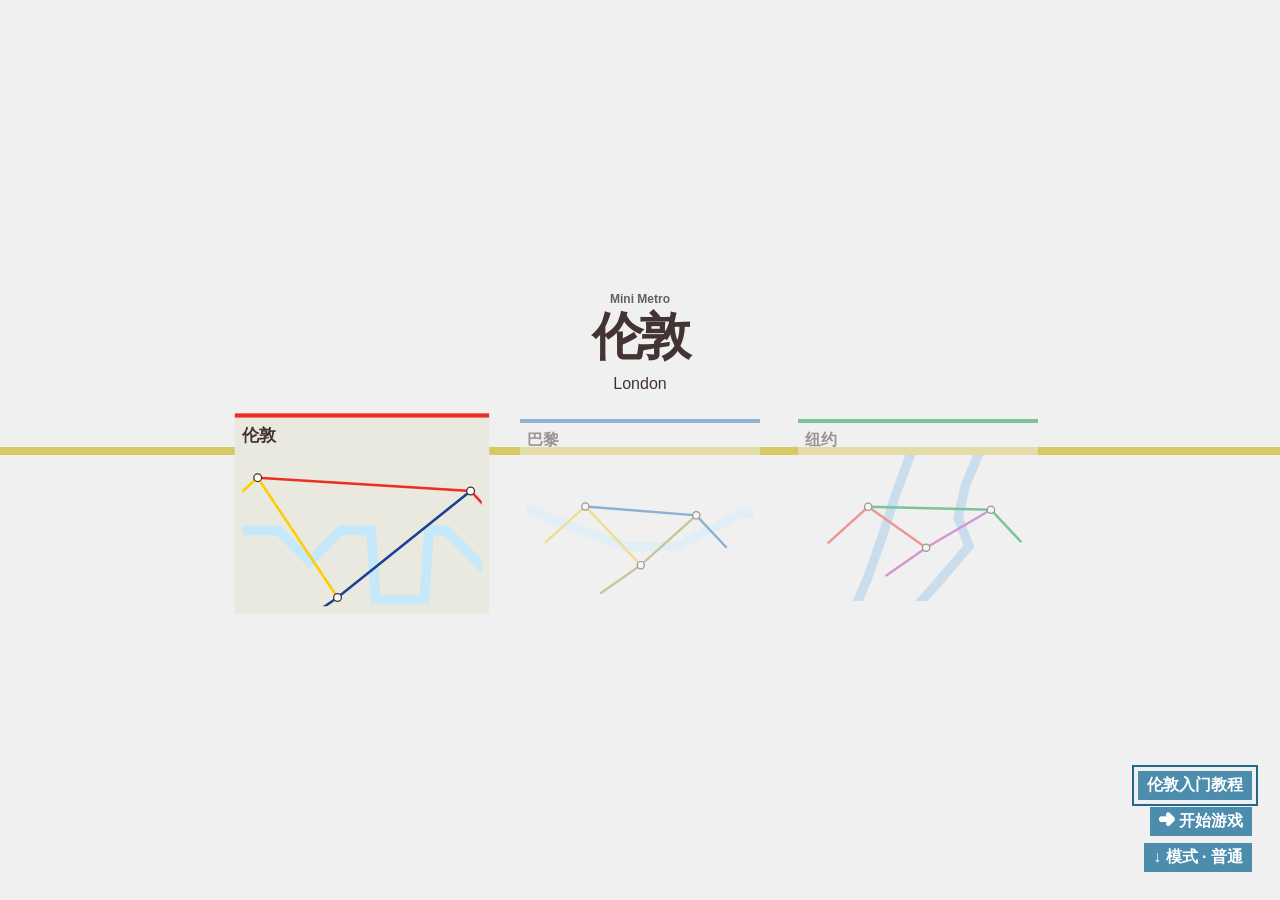
==== commit 37d0da88: "Align Mini Metro gameplay and standalone browser release" ====
--- a/Mini Metro.html
+++ b/Mini Metro.html
@@ -1,151 +1,160 @@
-<!doctype html>
-<html lang="zh-CN">
-<head>
-<meta charset="utf-8">
-<meta name="viewport" content="width=device-width, initial-scale=1">
-<link rel="icon" href="data:,">
-<title>Mini Metro · 网页复刻</title>
+<!doctype html>
+<html lang="zh-CN">
+<head>
+<meta charset="utf-8">
+<meta name="viewport" content="width=device-width, initial-scale=1">
+<link rel="icon" href="data:,">
+<title>Mini Metro · 网页复刻</title>
 <style>
-:root {
-  color-scheme: light;
-  --paper: #f5f5ef;
-  --ink: #292f30;
-  --muted: #5b6261;
-  --blue: #4c8cad;
-  font: 16px Arial, "Microsoft YaHei", sans-serif;
-}
-* { box-sizing: border-box }
-[hidden] { display: none !important }
-body { margin: 0; background: var(--paper); color: var(--ink) }
-main { height: 100vh; height: 100dvh; position: relative; overflow: hidden }
-canvas { display: block; width: 100%; height: 100%; touch-action: none; cursor: crosshair }
-.symbols,.sr-only { position: absolute; width: 1px; height: 1px; clip-path: inset(50%); overflow: hidden }
-button { padding: 0; border: 0; background: none; color: inherit; cursor: pointer; font: inherit }
-button:disabled { cursor: default }
-button:focus-visible { outline: 2px solid #21688a; outline-offset: 4px }
-header { position: absolute; right: 20px; top: 16px }
-.stats { display: flex; align-items: center; gap: 6px; font-size: 13px; font-weight: 700 }
-.stats > svg { width: 20px; height: 20px; fill: currentColor; margin-right: 5px }
-#day { white-space: nowrap }
-#clockControls { position: relative }
-#clock { display: block; position: relative; width: 28px; height: 28px; border-radius: 50%; border: 2px solid var(--ink); background: repeating-conic-gradient(from -1deg,var(--ink) 0 2deg,transparent 2deg 30deg) }
-#clock::before { content: ''; position: absolute; inset: 3px; border-radius: 50%; background: var(--paper) }
-#clock::after { content: ''; position: absolute; left: calc(50% - 1px); top: 4px; width: 2px; height: calc(50% - 4px); transform-origin: center bottom; transform: rotate(var(--clock-angle,0deg)); background: var(--ink) }
-#time { position: absolute; top: 36px; right: 0; display: flex; gap: 6px; z-index: 1 }
-#time button { background: var(--ink); color: white; padding: 6px 8px; min-width: 32px }
-footer { position: absolute; bottom: 15px; left: 0; right: 0; pointer-events: none; text-align: center }
-#hint { display: inline-block; margin: 0 0 7px; padding: 2px 6px; font-size: 12px; color: var(--muted); background: color-mix(in srgb,var(--paper) 86%,transparent) }
-.toolbar,#vehicles,nav { display: flex; align-items: center; justify-content: center; gap: clamp(6px,1vw,13px) }
-.toolbar { gap: clamp(10px,2vw,26px) }
-.asset { display: inline-flex; position: relative; flex: 0 0 28px; align-items: center; justify-content: center; width: 28px; height: 28px; border-radius: 50%; color: white; background: #333837; pointer-events: auto }
-.asset:disabled,#crossings { background: #909790 }
-.asset[aria-pressed=true] { outline: 2px solid var(--ink); outline-offset: 3px }
-.asset svg { width: 21px; height: 21px; fill: currentColor }
-.asset span { position: absolute; left: 100%; top: -3px; color: var(--ink); font-size: 10px; font-weight: 700 }
-.line { pointer-events: auto; position: relative; width: clamp(19px,3vw,28px); height: clamp(19px,3vw,28px); border-radius: 50%; background: var(--line) }
-.line[aria-pressed=true]::before { content: ''; position: absolute; top: -8px; left: calc(50% - 2px); width: 4px; height: 4px; border-radius: 50%; background: var(--ink) }
-.line.empty { opacity: .62 }
-.corner { position: absolute; bottom: 13px; left: 14px; font-size: 26px; line-height: 32px; font-weight: 700 }
-.corner.right { left: auto; right: 14px }
-.corner:disabled { opacity: .2 }
-dialog { color: var(--ink); border: 0; background: transparent; padding: 0; overflow: visible; max-width: 94vw; max-height: 95vh }
-dialog::backdrop { background: #f5f5ef78; backdrop-filter: blur(4px) }
-dialog #panel { padding: 12px; animation: enter .28s ease-out both }
-@keyframes enter { from { opacity: 0; transform: translateY(10px) } to { opacity: 1; transform: translateY(0) } }
-h2 { margin: 3px 0; font-size: clamp(26px,5vw,51px); line-height: 1.1; letter-spacing: -.06em }
-#kicker { font-size: 12px; font-weight: 700; color: var(--muted) }
-#description { margin: 5px 0 24px; line-height: 1.4 }
-#choices { display: flex; flex-wrap: wrap; gap: 12px; align-items: center }
-#choices button { padding: 4px 9px; background: var(--blue); color: white; font-weight: 700 }
-#choices button:hover { background: #28617e }
-
-dialog[data-kind=cities] { width: 100vw; height: 100dvh; max-width: none; max-height: none }
-dialog[data-kind=cities]::backdrop { background: var(--paper) }
-dialog[data-kind=cities] #panel { height: 100%; display: grid; align-content: center; justify-items: center; padding: 20px 0 }
-dialog[data-kind=cities] #choices { position: absolute; bottom: 28px; right: 28px; flex-direction: column; align-items: end; gap: 7px }
-#cityStrip { width: 100%; position: relative; display: flex; justify-content: center; gap: clamp(8px,3vw,42px) }
-#cityStrip::before { content: ''; position: absolute; top: 28px; width: 100%; height: 8px; background: #d9c962 }
-.city-option { width: min(29vw,240px); min-height: 124px; padding: 7px; text-align: left; position: relative; opacity: .48; background: var(--paper); border-top: 4px solid var(--accent) }
-.city-option[aria-pressed=true] { opacity: 1; background: #e9e9df; transform: scale(1.06); z-index: 1 }
-.city-option span { display: block; font-weight: 700; margin-bottom: 4px }
-.city-option svg { display: block; width: 100%; aspect-ratio: 1.55 }
-@media(max-width:650px) {
-  header { right: 11px; top: 10px }
-  footer { bottom: 36px }
-  .corner { bottom: 5px }
-  .asset { width: 23px; height: 23px; flex-basis: 23px }
-  .asset svg { width: 17px; height: 17px }
-  dialog[data-kind=cities] #choices { right: 12px; bottom: 14px }
-}
-@media(prefers-reduced-motion:reduce) { dialog #panel { animation: none } }
-.asset { touch-action: none }
-#assetGhost { position: fixed; z-index: 2; left: -14px; top: -14px; pointer-events: none; opacity: .8 }
-dialog[data-kind=statistics] { width:100vw; height:100dvh; max-width:none; max-height:none }
-dialog[data-kind=statistics]::backdrop { background:#f5f5efe0; backdrop-filter:blur(6px) }
-dialog[data-kind=statistics] #panel { height:100%; padding:0; }
-dialog[data-kind=statistics] :is(#kicker,#description,#choices) { display:none }
-dialog[data-kind=statistics] #headline { position:absolute; width:1px; height:1px; overflow:hidden; clip-path:inset(50%) }
-#statistics { position:relative; height:100%; display:grid; grid-template-columns:max-content minmax(0,1fr); align-items:center; gap:clamp(18px,6vw,110px); padding:8vh 9vw 6vh 5vw }
-#statsBack { position:absolute; left:1.4vw; top:1.2vh; font-size:clamp(36px,4vw,70px); font-weight:900; line-height:1 }
-#metrics { display:grid; gap:clamp(6px,1.5vh,15px); border-right:2px solid #535451; padding-right:clamp(12px,3.6vw,66px) }
-#metrics button { display:flex; align-items:center; justify-content:end; gap:12px; white-space:nowrap; font-size:clamp(12px,1.35vw,22px) }
-#metrics button::after { content:''; width:clamp(12px,1.65vw,28px); height:clamp(12px,1.65vw,28px); border-radius:50%; background:#aaa9a3 }
-#metrics button[aria-pressed=true]::after { background:var(--metric) }
-#chart { display:block; width:100%; max-height:75vh; overflow:visible }
-@media(max-width:650px) {
-  #statistics { grid-template-columns:minmax(0,1fr); align-content:center; gap:20px; padding:40px 5vw 12px }
-  #metrics { display:flex; justify-content:center; flex-wrap:wrap; border:0; padding:0; gap:7px 12px }
-  #metrics button { gap:4px }
-  #chart { max-height:55vh }
-}
-dialog[data-kind=ended] { width:100vw; height:100dvh; max-width:none; max-height:none }
-dialog[data-kind=ended] #panel { height:100%; display:grid; align-content:center; justify-items:center }
-dialog[data-kind=ended] #choices { flex-direction:column; align-items:start; gap:4px }
-dialog[data-kind=ended] #choices button:last-child { position:absolute; bottom:2vh; right:2vw; min-width:34px; font-size:22px; padding:3px 7px }
-.line.locked { width:clamp(9px,1.45vw,15px); height:clamp(9px,1.45vw,15px); background:#a2a19b; pointer-events:none }
-dialog[data-kind=upgrade] { width:min(94vw,510px); color:#2d2e2d }
-dialog[data-kind=upgrade]::backdrop { background:#f5f5ef45; backdrop-filter:none }
-main:has(dialog[data-kind=upgrade][open]) :is(canvas,header) { filter:blur(3px) }
-main:has(dialog[data-kind=upgrade][open]) #hint { visibility:hidden }
-dialog[data-kind=upgrade] #kicker:empty { display:none }
-dialog[data-kind=upgrade] #description { margin-bottom:clamp(18px,4vh,40px) }
-dialog[data-kind=upgrade] #choices { display:grid; grid-template-columns:1fr 1fr; gap:clamp(10px,4vw,35px); align-items:start }
-dialog[data-kind=upgrade] #choices button { display:grid; justify-items:center; align-content:start; gap:8px; color:inherit; background:none; padding:5px 2px; text-align:center }
-dialog[data-kind=upgrade] #choices strong { font-size:clamp(18px,2.4vw,30px); line-height:1.2 }
-.reward-description { font-size:clamp(12px,1.4vw,16px); font-weight:400 }
-.reward-icon { position:relative; display:grid; place-items:center; width:clamp(58px,8vw,90px); aspect-ratio:1; border-radius:50%; background:#2d2e2d; color:white }
-.reward-icon svg { width:65%; height:65%; fill:currentColor }
-.reward-count { position:absolute; left:102%; top:9%; color:#2d2e2d; font-size:clamp(18px,2.4vw,30px); font-weight:700 }
-dialog[data-kind=upgrade] #choices button:hover:not(:disabled) .reward-icon { outline:2px solid #2d2e2d; outline-offset:4px }
-dialog[data-kind=upgrade] #choices button:disabled { opacity:.44 }
-.reward-flight { position:fixed; z-index:2; pointer-events:none }
-dialog[data-kind=pause] #kicker:empty { display:none }
-dialog[data-kind=pause] #choices { flex-direction:column; align-items:start; gap:6px }
-:root.night { color-scheme:dark; --paper:#170e16; --ink:#f0e8e3; --muted:#cdc2bc; --blue:#326985 }
-.night #time button { color:var(--paper) }
-.night #hint { background:color-mix(in srgb,var(--paper) 86%,transparent) }
-.night .asset { color:#f0e8e3; background:#514651 }
-.night .asset:disabled,.night #crossings { color:#261f26; background:#8c8684 }
-.night .line.locked { background:#777271 }
-.night button:focus-visible { outline-color:#8ac4e5 }
-.night dialog::backdrop { background:#170e1685 }
-.night dialog[data-kind=cities]::backdrop { background:var(--paper) }
-.night .city-option[aria-pressed=true] { background:#312831 }
-.night #cityStrip::before { background:#8a7845 }
-.night dialog[data-kind=statistics]::backdrop { background:#170e16da }
-.night #metrics { border-color:#a69b96 }
-.night #metrics button[aria-pressed=true]::after,.night #chart { filter:brightness(1.35) }
-.night dialog[data-kind=upgrade] { color:var(--ink) }
-.night dialog[data-kind=upgrade]::backdrop { background:#170e1645 }
-.night .reward-icon { background:#ddd1ca; color:var(--paper) }
-.night .reward-count { color:var(--ink) }
-.night dialog[data-kind=upgrade] #choices button:hover:not(:disabled) .reward-icon { outline-color:var(--ink) }
-#time button:not([aria-pressed=true]) { opacity:.66 }
-#time button[aria-pressed=true] { box-shadow:inset 0 -2px #80b9d8 }
-:root[data-lesson="0"] header,:root[data-lesson="0"] .toolbar,
+:root {
+  color-scheme: light;
+  --paper: #f5f5ef;
+  --ink: #292f30;
+  --muted: #5b6261;
+  --blue: #4c8cad;
+  font: 16px Arial, "Microsoft YaHei", sans-serif;
+}
+* { box-sizing: border-box }
+[hidden] { display: none !important }
+body { margin: 0; background: var(--paper); color: var(--ink) }
+main { height: 100vh; height: 100dvh; position: relative; overflow: hidden }
+canvas { display: block; width: 100%; height: 100%; touch-action: none; cursor: crosshair }
+.symbols,.sr-only { position: absolute; width: 1px; height: 1px; clip-path: inset(50%); overflow: hidden }
+button { padding: 0; border: 0; background: none; color: inherit; cursor: pointer; font: inherit }
+button:disabled { cursor: default }
+button:focus-visible { outline: 2px solid #21688a; outline-offset: 4px }
+header { position: absolute; right: 20px; top: 16px }
+.stats { display: flex; align-items: center; gap: 6px; font-size: 13px; font-weight: 700 }
+.stats > svg { width: 20px; height: 20px; fill: currentColor; margin-right: 5px }
+#day { white-space: nowrap }
+#clockControls { position: relative }
+#clock { display: block; position: relative; width: 28px; height: 28px; border-radius: 50%; border: 2px solid var(--ink); background: repeating-conic-gradient(from -1deg,var(--ink) 0 2deg,transparent 2deg 30deg) }
+#clock::before { content: ''; position: absolute; inset: 3px; border-radius: 50%; background: var(--paper) }
+#clock::after { content: ''; position: absolute; left: calc(50% - 1px); top: 4px; width: 2px; height: calc(50% - 4px); transform-origin: center bottom; transform: rotate(var(--clock-angle,0deg)); background: var(--ink) }
+#time { position: absolute; top: 36px; right: 0; display: flex; gap: 6px; z-index: 1 }
+#time button { background: var(--ink); color: white; padding: 6px 8px; min-width: 32px }
+footer { position: absolute; bottom: 15px; left: 0; right: 0; pointer-events: none; text-align: center }
+#hint { display: inline-block; margin: 0 0 7px; padding: 2px 6px; font-size: 12px; color: var(--muted); background: color-mix(in srgb,var(--paper) 86%,transparent) }
+.toolbar,#vehicles,nav { display: flex; align-items: center; justify-content: center; gap: clamp(6px,1vw,13px) }
+.toolbar { position:relative; width:max-content; margin:auto; gap:clamp(10px,2vw,26px); transition:transform .25s ease,opacity .25s ease,visibility .25s }
+#toolbarToggle { display:block; position:relative; z-index:1; width:24px; height:20px; margin:auto; pointer-events:auto; transition:transform .25s ease }
+#toolbarToggle::before { content:''; display:block; width:9px; height:9px; margin:auto; border-radius:50%; background:#878483 }
+#toolbarToggle[aria-expanded=false] { transform:translateY(var(--line-slot)) }
+#toolbarToggle[aria-expanded=false] + .toolbar { transform:translateY(55px); opacity:0; visibility:hidden }
+@media(prefers-reduced-motion:reduce) { #toolbarToggle,.toolbar { transition:none } }
+.asset { display: inline-flex; position: relative; flex: 0 0 28px; align-items: center; justify-content: center; width: 28px; height: 28px; border-radius: 50%; color: white; background: #333837; pointer-events: auto }
+.asset:disabled,#crossings { background: #909790 }
+.asset[aria-pressed=true] { outline: 2px solid var(--ink); outline-offset: 3px }
+.asset svg { width: 21px; height: 21px; fill: currentColor }
+.asset span { position: absolute; left: 100%; top: -3px; color: var(--ink); font-size: 10px; font-weight: 700 }
+footer { --line-slot:clamp(22px,min(5.1vw,6.8vh),52px) }
+#lines { gap:0; position:relative }
+.line { pointer-events: auto; display: grid; place-items: center; flex: 0 0 var(--line-slot); width: var(--line-slot); height: var(--line-slot); border-radius: 50% }
+.line::before { content: ''; width: 40%; aspect-ratio: 1; border-radius: 50%; background: var(--line) }
+.line.built::before { width:80% }
+.line.focused::before { width:140%; z-index:1 }
+#remove { position:absolute; left:var(--remove-x); top:-6px; transform:translate(-50%,-50%); z-index:2; font-size:25px; font-weight:700 }
+.corner { position: absolute; bottom: 13px; left: 14px; font-size: 26px; line-height: 32px; font-weight: 700 }
+.corner.right { left: auto; right: 14px }
+.corner:disabled { opacity: .2 }
+dialog { color: var(--ink); border: 0; background: transparent; padding: 0; overflow: visible; max-width: 94vw; max-height: 95vh }
+dialog::backdrop { background: #f5f5ef78; backdrop-filter: blur(4px) }
+dialog #panel { padding: 12px; animation: enter .28s ease-out both }
+@keyframes enter { from { opacity: 0; transform: translateY(10px) } to { opacity: 1; transform: translateY(0) } }
+h2 { margin: 3px 0; font-size: clamp(26px,5vw,51px); line-height: 1.1; letter-spacing: -.06em }
+#kicker { font-size: 12px; font-weight: 700; color: var(--muted) }
+#description { margin: 5px 0 24px; line-height: 1.4 }
+#choices { display: flex; flex-wrap: wrap; gap: 12px; align-items: center }
+#choices button { padding: 4px 9px; background: var(--blue); color: white; font-weight: 700 }
+#choices button:hover { background: #28617e }
+
+dialog[data-kind=cities] { width: 100vw; height: 100dvh; max-width: none; max-height: none }
+dialog[data-kind=cities]::backdrop { background: var(--paper) }
+dialog[data-kind=cities] #panel { height: 100%; display: grid; align-content: center; justify-items: center; padding: 20px 0 }
+dialog[data-kind=cities] #choices { position: absolute; bottom: 28px; right: 28px; flex-direction: column; align-items: end; gap: 7px }
+#cityStrip { width: 100%; position: relative; display: flex; justify-content: center; gap: clamp(8px,3vw,42px) }
+#cityStrip::before { content: ''; position: absolute; top: 28px; width: 100%; height: 8px; background: #d9c962 }
+.city-option { width: min(29vw,240px); min-height: 124px; padding: 7px; text-align: left; position: relative; opacity: .48; background: var(--paper); border-top: 4px solid var(--accent) }
+.city-option[aria-pressed=true] { opacity: 1; background: #e9e9df; transform: scale(1.06); z-index: 1 }
+.city-option span { display: block; font-weight: 700; margin-bottom: 4px }
+.city-option svg { display: block; width: 100%; aspect-ratio: 1.55 }
+@media(max-width:650px) {
+  header { right: 11px; top: 10px }
+  footer { bottom: 36px }
+  .corner { bottom: 5px }
+  .asset { width: 23px; height: 23px; flex-basis: 23px }
+  .asset svg { width: 17px; height: 17px }
+  dialog[data-kind=cities] #choices { right: 12px; bottom: 14px }
+}
+@media(prefers-reduced-motion:reduce) { dialog #panel { animation: none } }
+.asset { touch-action: none }
+#assetGhost { position: fixed; z-index: 2; left: -14px; top: -14px; pointer-events: none; opacity: .8 }
+dialog[data-kind=statistics] { width:100vw; height:100dvh; max-width:none; max-height:none }
+dialog[data-kind=statistics]::backdrop { background:#f5f5efe0; backdrop-filter:blur(6px) }
+dialog[data-kind=statistics] #panel { height:100%; padding:0; }
+dialog[data-kind=statistics] :is(#kicker,#description,#choices) { display:none }
+dialog[data-kind=statistics] #headline { position:absolute; width:1px; height:1px; overflow:hidden; clip-path:inset(50%) }
+#statistics { position:relative; height:100%; display:grid; grid-template-columns:max-content minmax(0,1fr); align-items:center; gap:clamp(18px,6vw,110px); padding:8vh 9vw 6vh 5vw }
+#statsBack { position:absolute; left:1.4vw; top:1.2vh; font-size:clamp(36px,4vw,70px); font-weight:900; line-height:1 }
+#metrics { display:grid; gap:clamp(6px,1.5vh,15px); border-right:2px solid #535451; padding-right:clamp(12px,3.6vw,66px) }
+#metrics button { display:flex; align-items:center; justify-content:end; gap:12px; white-space:nowrap; font-size:clamp(12px,1.35vw,22px) }
+#metrics button::after { content:''; width:clamp(12px,1.65vw,28px); height:clamp(12px,1.65vw,28px); border-radius:50%; background:#aaa9a3 }
+#metrics button[aria-pressed=true]::after { background:var(--metric) }
+#chart { display:block; width:100%; max-height:75vh; overflow:visible }
+@media(max-width:650px) {
+  #statistics { grid-template-columns:minmax(0,1fr); align-content:center; gap:20px; padding:40px 5vw 12px }
+  #metrics { display:flex; justify-content:center; flex-wrap:wrap; border:0; padding:0; gap:7px 12px }
+  #metrics button { gap:4px }
+  #chart { max-height:55vh }
+}
+dialog[data-kind=ended] { width:100vw; height:100dvh; max-width:none; max-height:none }
+dialog[data-kind=ended] #panel { height:100%; display:grid; align-content:center; justify-items:center }
+dialog[data-kind=ended] #choices { flex-direction:column; align-items:start; gap:4px }
+dialog[data-kind=ended] #choices button:last-child { position:absolute; bottom:2vh; right:2vw; min-width:34px; font-size:22px; padding:3px 7px }
+.line.locked { --line:#a2a19b; pointer-events:none }
+dialog[data-kind=upgrade] { width:min(94vw,510px); color:#2d2e2d }
+dialog[data-kind=upgrade]::backdrop { background:#f5f5ef45; backdrop-filter:none }
+main:has(dialog[data-kind=upgrade][open]) :is(canvas,header) { filter:blur(3px) }
+main:has(dialog[data-kind=upgrade][open]) #hint { visibility:hidden }
+dialog[data-kind=upgrade] #kicker:empty { display:none }
+dialog[data-kind=upgrade] #description { margin-bottom:clamp(18px,4vh,40px) }
+dialog[data-kind=upgrade] #choices { display:grid; grid-template-columns:1fr 1fr; gap:clamp(10px,4vw,35px); align-items:start }
+dialog[data-kind=upgrade] #choices button { display:grid; justify-items:center; align-content:start; gap:8px; color:inherit; background:none; padding:5px 2px; text-align:center }
+dialog[data-kind=upgrade] #choices strong { font-size:clamp(18px,2.4vw,30px); line-height:1.2 }
+.reward-description { font-size:clamp(12px,1.4vw,16px); font-weight:400 }
+.reward-icon { position:relative; display:grid; place-items:center; width:clamp(58px,8vw,90px); aspect-ratio:1; border-radius:50%; background:#2d2e2d; color:white }
+.reward-icon svg { width:65%; height:65%; fill:currentColor }
+.reward-count { position:absolute; left:102%; top:9%; color:#2d2e2d; font-size:clamp(18px,2.4vw,30px); font-weight:700 }
+dialog[data-kind=upgrade] #choices button:hover:not(:disabled) .reward-icon { outline:2px solid #2d2e2d; outline-offset:4px }
+dialog[data-kind=upgrade] #choices button:disabled { opacity:.44 }
+.reward-flight { position:fixed; z-index:2; pointer-events:none }
+dialog[data-kind=pause] #kicker:empty { display:none }
+dialog[data-kind=pause] #choices { flex-direction:column; align-items:start; gap:6px }
+:root.night { color-scheme:dark; --paper:#170e16; --ink:#f0e8e3; --muted:#cdc2bc; --blue:#326985 }
+.night #time button { color:var(--paper) }
+.night #hint { background:color-mix(in srgb,var(--paper) 86%,transparent) }
+.night .asset { color:#f0e8e3; background:#514651 }
+.night .asset:disabled,.night #crossings { color:#261f26; background:#8c8684 }
+.night .line.locked { --line:#777271 }
+.night button:focus-visible { outline-color:#8ac4e5 }
+.night dialog::backdrop { background:#170e1685 }
+.night dialog[data-kind=cities]::backdrop { background:var(--paper) }
+.night .city-option[aria-pressed=true] { background:#312831 }
+.night #cityStrip::before { background:#8a7845 }
+.night dialog[data-kind=statistics]::backdrop { background:#170e16da }
+.night #metrics { border-color:#a69b96 }
+.night #metrics button[aria-pressed=true]::after,.night #chart { filter:brightness(1.35) }
+.night dialog[data-kind=upgrade] { color:var(--ink) }
+.night dialog[data-kind=upgrade]::backdrop { background:#170e1645 }
+.night .reward-icon { background:#ddd1ca; color:var(--paper) }
+.night .reward-count { color:var(--ink) }
+.night dialog[data-kind=upgrade] #choices button:hover:not(:disabled) .reward-icon { outline-color:var(--ink) }
+#time button:not([aria-pressed=true]) { opacity:.66 }
+#time button[aria-pressed=true] { box-shadow:inset 0 -2px #80b9d8 }
+:root[data-lesson="0"] header,:root[data-lesson="0"] .toolbar,:root[data-lesson="0"] #toolbarToggle,
 :root[data-lesson] .line.locked,:root[data-lesson] #vehicles,:root[data-lesson] #remove,
-:root[data-lesson]:not([data-lesson="4"]) #crossings { visibility:hidden }
-#scenicMeter { width:18px; height:18px; flex:none; border-radius:50%; border:1px solid var(--ink); background:conic-gradient(var(--ink) var(--progress,0%),transparent 0) }
+:root[data-lesson]:not([data-lesson="4"]) #crossings { visibility:hidden }
+#scenicMeter { width:18px; height:18px; flex:none; border-radius:50%; border:1px solid var(--ink); background:conic-gradient(var(--ink) var(--progress,0%),transparent 0) }
 dialog[data-kind=ended] #choices button:nth-last-child(2) { position:absolute; bottom:2vh; right:calc(2vw + 40px); min-width:34px; font-size:22px; padding:3px 7px }
 dialog[data-kind=photo] { width:100vw; height:100dvh; max-width:none; max-height:none; background:var(--paper) }
 dialog[data-kind=photo] #panel { height:100%; padding:0 }
@@ -156,7 +165,7 @@
 #photoBack { position:absolute; left:1.4vw; top:1.2vh; font-size:clamp(36px,4vw,70px); font-weight:900; line-height:1 }
 #photoControls { position:absolute; right:2vw; bottom:2vh; display:flex; align-items:center; gap:5px }
 #photoControls button { background:var(--blue); color:white; padding:6px 10px; font-weight:700 }
-#photoControls button[aria-pressed=true] { outline:2px solid var(--ink); outline-offset:2px }
+#photoControls button[aria-pressed=true] { outline:2px solid var(--ink); outline-offset:2px }
 dialog[data-kind=ended] #choices button:nth-last-child(3) { position:absolute; bottom:2vh; right:calc(2vw + 80px); min-width:34px; font-size:22px; padding:3px 7px }
 dialog[data-kind=replay] { width:100vw; height:100dvh; max-width:none; max-height:none }
 dialog[data-kind=replay]::backdrop { background:transparent; backdrop-filter:none }
@@ -168,2019 +177,2629 @@
 #replayControls { position:absolute; bottom:2vh; left:50%; transform:translateX(-50%); width:min(94vw,540px); display:flex; gap:12px; align-items:center; padding:7px 12px; background:var(--paper) }
 #replayControls input { flex:1; min-width:0; accent-color:var(--blue) }
 #replayControls button { background:var(--blue); color:white; padding:5px 9px }
-#replayTime { white-space:nowrap }
+#replayTime { white-space:nowrap }
 #replayControls { flex-wrap:wrap }
-#replayStatus:not(:empty) { width:100%; font-size:12px; text-align:right }
+#replayStatus:not(:empty) { width:100%; font-size:12px; text-align:right }
 #creativeEdit { display:block; margin:0 auto 9px; padding:4px 8px; pointer-events:auto; background:var(--paper); color:var(--ink); border:1px solid currentColor; font-size:12px }
 #creativeEdit[aria-pressed=true] { background:var(--ink); color:var(--paper) }
-dialog[data-kind=creative] #choices button[aria-pressed=true] { outline:2px solid var(--ink); outline-offset:2px }
-</style>
-
-</head>
-<body>
-<main>
-  <canvas id="map" aria-label="地铁线路图"></canvas>
-  <svg class="symbols" aria-hidden="true" xmlns="http://www.w3.org/2000/svg">
-    <symbol id="person" viewBox="0 0 24 24"><circle cx="15" cy="4" r="2.2"/><path d="m14 8-4 6 4 2-2 6m-2-8-3 5H3m10-10 4 5h4M9 9l3-2" fill="none" stroke="currentColor" stroke-width="2.5" stroke-linecap="round" stroke-linejoin="round"/></symbol>
-    <symbol id="locomotive" viewBox="0 0 24 24"><path d="M4 17V9h4V5h6v6h5v6zM16 8h3v4h-3z"/><circle cx="7" cy="18" r="2"/><circle cx="15" cy="18" r="2"/></symbol>
-    <symbol id="carriage" viewBox="0 0 24 24"><path d="M4 7h16v10H4z"/><path d="M7 10h3m2 0h5" fill="none" stroke="#777" stroke-width="1.5"/><circle cx="8" cy="18" r="2"/><circle cx="16" cy="18" r="2"/></symbol>
-    <symbol id="tunnel" viewBox="0 0 24 24"><path d="M5 19v-6a7 7 0 0 1 14 0v6M9 19v-6a3 3 0 0 1 6 0v6" fill="none" stroke="currentColor" stroke-width="2"/></symbol>
-    <symbol id="station" viewBox="0 0 24 24"><circle cx="12" cy="12" r="8" fill="none" stroke="currentColor" stroke-width="2"/><circle cx="12" cy="12" r="4" fill="none" stroke="currentColor" stroke-width="2"/></symbol>
-  </svg>
-  <header>
-    <h1 id="city" class="sr-only">伦敦</h1>
-    <div class="stats">
-      <span id="score" aria-label="已送达">0</span><svg aria-hidden="true"><use href="#person"/></svg>
-      <span id="scenicMeter" role="progressbar" aria-label="下一客运里程碑" aria-valuemin="0" aria-valuemax="100" hidden></span>
-      <span id="day">周一</span>
-      <div id="clockControls">
-        <button id="clock" type="button" aria-label="时间控制" aria-expanded="false" title="时间控制"></button>
-        <div id="time" hidden><button id="pause" aria-label="暂停" title="暂停（空格）">Ⅱ</button><button id="normalSpeed" aria-label="正常速度">▶</button><button id="speed" aria-label="双倍速度">▶▶</button></div>
-      </div>
-    </div>
-  </header>
-  <footer>
-    <p id="hint" aria-live="polite"></p>
-    <button id="creativeEdit" aria-pressed="false" hidden>编辑车站</button>
-    <div class="toolbar">
-      <div id="vehicles">
-        <button id="train" class="asset" aria-label="增加机车" title="给当前线路增加机车"><svg aria-hidden="true"><use href="#locomotive"/></svg><span id="trainCount"></span></button>
-        <button id="car" class="asset" aria-label="增加车厢" title="给当前线路增加车厢"><svg aria-hidden="true"><use href="#carriage"/></svg><span id="carCount"></span></button>
-        <button id="interchange" class="asset" aria-label="放置换乘站" title="升级车站容量"><svg aria-hidden="true"><use href="#station"/></svg><span id="interchangeCount"></span></button>
-      </div>
-      <nav id="lines" aria-label="选择线路"></nav>
-      <div id="crossings" class="asset" aria-label="剩余过河通道" title="剩余过河通道"><svg aria-hidden="true"><use href="#tunnel"/></svg><span id="crossingCount"></span></div>
-    </div>
-  </footer>
-  <button id="menu" class="corner" aria-label="菜单" title="暂停菜单（Esc）">←</button>
-  <button id="remove" class="corner right" aria-label="拆线" title="拆除当前线路">×</button>
-  <div id="assetGhost" class="asset" aria-hidden="true" hidden><svg><use href="#locomotive"/></svg></div>
-  <dialog id="screen" aria-labelledby="headline">
-    <div id="panel">
-      <small id="kicker">Mini Metro</small>
-      <h2 id="headline">伦敦</h2>
-      <p id="description"></p>
-      <div id="cityStrip" hidden></div>
-      <div id="choices"></div>
-      <div id="replay" hidden>
-        <button id="replayBack" aria-label="退出路网回放">←</button>
-        <div id="replayControls">
-          <button id="replayPlay">暂停回放</button><input id="replaySeek" type="range" min="0" value="0" step="1" aria-label="回放位置"><span id="replayTime"></span><button id="replayGif">保存 GIF</button><span id="replayStatus" role="status"></span>
-        </div>
-      </div>
-      <div id="photo" hidden>
-        <button id="photoBack" aria-label="退出照片模式">←</button>
-        <canvas id="photoPreview" role="img" aria-label="地铁图照片预览"></canvas>
-        <div id="photoControls"><button id="photoFrame" aria-pressed="false">城市边框</button><button id="photoSave">保存 PNG</button><span id="photoStatus" role="status"></span></div>
-      </div>
-      <div id="statistics" hidden>
-        <button id="statsBack" aria-label="返回结算">←</button>
-        <div id="metrics" aria-label="统计指标"></div>
-        <svg id="chart" viewBox="0 0 640 286" role="img" aria-label="本局各日运营趋势，各指标独立缩放"></svg>
-      </div>
-    </div>
-  </dialog>
-</main>
+dialog[data-kind=creative] #choices button[aria-pressed=true] { outline:2px solid var(--ink); outline-offset:2px }
+</style>
+
+</head>
+<body>
+<main>
+  <canvas id="map" aria-label="地铁线路图"></canvas>
+  <svg class="symbols" aria-hidden="true" xmlns="http://www.w3.org/2000/svg">
+    <symbol id="person" viewBox="0 0 24 24"><circle cx="15" cy="4" r="2.2"/><path d="m14 8-4 6 4 2-2 6m-2-8-3 5H3m10-10 4 5h4M9 9l3-2" fill="none" stroke="currentColor" stroke-width="2.5" stroke-linecap="round" stroke-linejoin="round"/></symbol>
+    <symbol id="locomotive" viewBox="0 0 24 24"><path d="M4 17V9h4V5h6v6h5v6zM16 8h3v4h-3z"/><circle cx="7" cy="18" r="2"/><circle cx="15" cy="18" r="2"/></symbol>
+    <symbol id="carriage" viewBox="0 0 24 24"><path d="M4 7h16v10H4z"/><path d="M7 10h3m2 0h5" fill="none" stroke="#777" stroke-width="1.5"/><circle cx="8" cy="18" r="2"/><circle cx="16" cy="18" r="2"/></symbol>
+    <symbol id="tunnel" viewBox="0 0 24 24"><path d="M5 19v-6a7 7 0 0 1 14 0v6M9 19v-6a3 3 0 0 1 6 0v6" fill="none" stroke="currentColor" stroke-width="2"/></symbol>
+    <symbol id="station" viewBox="0 0 24 24"><circle cx="12" cy="12" r="8" fill="none" stroke="currentColor" stroke-width="2"/><circle cx="12" cy="12" r="4" fill="none" stroke="currentColor" stroke-width="2"/></symbol>
+  </svg>
+  <header>
+    <h1 id="city" class="sr-only">伦敦</h1>
+    <div class="stats">
+      <span id="score" aria-label="已送达">0</span><svg aria-hidden="true"><use href="#person"/></svg>
+      <span id="scenicMeter" role="progressbar" aria-label="下一客运里程碑" aria-valuemin="0" aria-valuemax="100" hidden></span>
+      <span id="day">周一</span>
+      <div id="clockControls">
+        <button id="clock" type="button" aria-label="时间控制" aria-expanded="false" title="时间控制"></button>
+        <div id="time" hidden><button id="pause" aria-label="暂停" title="暂停（空格）">Ⅱ</button><button id="normalSpeed" aria-label="正常速度">▶</button><button id="speed" aria-label="双倍速度">▶▶</button></div>
+      </div>
+    </div>
+  </header>
+  <footer>
+    <p id="hint" aria-live="polite"></p>
+    <button id="creativeEdit" aria-pressed="false" hidden>编辑车站</button>
+    <button id="toolbarToggle" aria-label="显示或收起工具栏" aria-controls="toolbar" aria-expanded="true"></button>
+    <div class="toolbar" id="toolbar">
+      <div id="vehicles">
+        <button id="train" class="asset" aria-label="增加机车" title="给当前线路增加机车"><svg aria-hidden="true"><use href="#locomotive"/></svg><span id="trainCount"></span></button>
+        <button id="car" class="asset" aria-label="增加车厢" title="给当前线路增加车厢"><svg aria-hidden="true"><use href="#carriage"/></svg><span id="carCount"></span></button>
+        <button id="interchange" class="asset" aria-label="放置换乘站" title="升级车站容量"><svg aria-hidden="true"><use href="#station"/></svg><span id="interchangeCount"></span></button>
+      </div>
+      <nav id="lines" aria-label="选择线路">
+        <button id="remove" class="asset" aria-label="拆线" title="拆除当前线路" hidden>×</button>
+      </nav>
+      <div id="crossings" class="asset" aria-label="剩余过河通道" title="剩余过河通道"><svg aria-hidden="true"><use href="#tunnel"/></svg><span id="crossingCount"></span></div>
+    </div>
+  </footer>
+  <button id="menu" class="corner" aria-label="菜单" title="暂停菜单（Esc）">←</button>
+  <div id="assetGhost" class="asset" aria-hidden="true" hidden><svg><use href="#locomotive"/></svg></div>
+  <dialog id="screen" aria-labelledby="headline">
+    <div id="panel">
+      <small id="kicker">Mini Metro</small>
+      <h2 id="headline">伦敦</h2>
+      <p id="description"></p>
+      <div id="cityStrip" hidden></div>
+      <div id="choices"></div>
+      <div id="replay" hidden>
+        <button id="replayBack" aria-label="退出路网回放">←</button>
+        <div id="replayControls">
+          <button id="replayPlay">暂停回放</button><input id="replaySeek" type="range" min="0" value="0" step="1" aria-label="回放位置"><span id="replayTime"></span><button id="replayGif">保存 GIF</button><span id="replayStatus" role="status"></span>
+        </div>
+      </div>
+      <div id="photo" hidden>
+        <button id="photoBack" aria-label="退出照片模式">←</button>
+        <canvas id="photoPreview" role="img" aria-label="地铁图照片预览"></canvas>
+        <div id="photoControls"><button id="photoFrame" aria-pressed="false">城市边框</button><button id="photoSave">保存 PNG</button><span id="photoStatus" role="status"></span></div>
+      </div>
+      <div id="statistics" hidden>
+        <button id="statsBack" aria-label="返回结算">←</button>
+        <div id="metrics" aria-label="统计指标"></div>
+        <svg id="chart" viewBox="0 0 640 286" role="img" aria-label="本局各日运营趋势，各指标独立缩放"></svg>
+      </div>
+    </div>
+  </dialog>
+</main>
 <script>
-'use strict';
-
-const $ = id => document.getElementById(id);
-const canvas = $('map');
-let ctx = canvas.getContext('2d');
-const width = 960;
-const height = 570;
-let paper, water, ink, colors;
-let night=false;
-const themes = {
-  London: {
-    day: {"paper": "#f0f0f0", "water": "#c5e8fa", "bank": "#64ccf5", "station": "#fafafa", "ink": "#443333", "colors": ["#fccf05", "#ed2e24", "#1c4094", "#079fdb", "#008b3b", "#f386a0", "#b05fff"]},
-    night: {"paper": "#303030", "water": "#537c90", "bank": "#4c6f7f", "station": "#2e2e2e", "ink": "#dcdcdc", "colors": ["#fec909", "#e95129", "#2b61a9", "#3ca3d5", "#388931", "#f593af", "#8e552b"]},
-    bankWidth: 3.72, stationWidth: 3.72,
-  },
-  Paris: {
-    day: {"paper": "#fffded", "water": "#d4edfa", "bank": "#6dc3de", "station": "#fafafa", "ink": "#443333", "colors": ["#f1c830", "#206db3", "#9b9a40", "#bb4d98", "#f68f4d", "#76c494", "#f59eb3"]},
-    night: {"paper": "#303030", "water": "#7ea7b6", "bank": "#4d7784", "station": "#2e2e2e", "ink": "#dcdcdc", "colors": ["#f1c830", "#206db3", "#9b9a40", "#bb4d98", "#f68f4d", "#76c494", "#f59eb3"]},
-    bankWidth: 3.72, stationWidth: 3.72,
-  },
-  NewYork: {
-    day: {"paper": "#f2e8d3", "water": "#9fc8eb", "bank": "#eee1c5", "station": "#fafafa", "ink": "#443333", "colors": ["#ee352e", "#00933c", "#b933ad", "#2850ad", "#ff6319", "#fccc0a", "#996633"]},
-    night: {"paper": "#2e3032", "water": "#415b74", "bank": "#2b2c2c", "station": "#222424", "ink": "#d9dcdf", "colors": ["#ee352e", "#00933c", "#b933ad", "#2850ad", "#ff6319", "#fccc0a", "#996633"]},
-    bankWidth: 1.24, stationWidth: 2.48,
-  },
-};
-const cities = {
-  London: {name:'伦敦', river:[[0,361],[180,338],[310,351],[430,269],[595,267],[687,327],[780,328],[960,270]], start:[[367,223],[499,344],[625,214]]},
-  Paris: {name:'巴黎', river:[[0,217],[149,215],[278,265],[438,326],[565,326],[727,243],[960,260]], start:[[340,227],[477,372],[614,249]]},
-  NewYork: {name:'纽约', vertical:true, river:[[0,485],[100,456],[200,419],[300,387],[400,352],[500,310],[570,279]],
-    eastRiver:[[0,668],[85,630],[175,592],[255,574],[325,601],[415,524],[485,461],[570,395]], start:[[352,228],[495,329],[655,235]]},
-};
-const days = ['一','二','三','四','五','六','日'];
-const types = ['圆形','三角形','方形','菱形','星形','五边形','十字形'];
-const weekDuration = 84;
-const scenicMilestones=[4,8,13,19,24,27,33,36,39,43,47,52,56,60,65,75,90];
-let recentTrips, scenicMilestone, nextEfficiency;
-const overloadLimit = 24;
-let menuCity = 'London', menuMode = 'normal';
-const modes=['normal','endless','extreme','creative'];
-const modeNames={normal:'普通',endless:'无尽',extreme:'极限',creative:'创意'};
-const extremeGoals={
-  London:{score:1000,limit:1,label:'用至多 1 条通道送达 1,000 人',
-    count:() => lines.reduce((total,route) => total+crossings(route),0)},
-  Paris:{score:1300,limit:3,label:'用至多 3 条线路送达 1,300 人',
-    count:() => lines.filter(route => route.length).length},
-  NewYork:{score:1600,limit:2,label:'让方形站最多出现在 2 条线路上，并送达 1,600 人',
-    count:() => lines.filter(route => route.some(id => stations[id].type===2)).length},
-};
-const unlockedExtreme=new Set();
-let eligibleExtreme=true, upcomingStation;
-let collapseStation = null;
-let replayFrames=[], replay=null;
-let lesson=null;
-let history, daily;
-const metrics = [
-  ['dailyTrips','每日送达','#139747','人'],
-  ['totalTrips','累计送达','#d72534','人'],
-  ['crowding','拥挤乘客','#d66a21','人'],
-  ['population','在途及候车乘客','#0875a9','人'],
-  ['stations','车站','#8456a2','站'],
-  ['track','轨道长度','#596978','地图单位'],
-  ['tripDistance','平均乘车距离','#006e66','地图单位'],
-  ['waiting','平均候车时间','#a74b76','秒'],
-  ['transfers','平均换乘次数','#8a6514','次'],
-  ['capacity','总运力','#3b7451','人'],
-  ['used','已用运力','#505997','人'],
-];
-let cityKey = 'London';
-let mode = 'normal';
-let stations, lines, trains, inventory;
-let edgeLines, retiring;
-let highlightUntil = 0;
-let assetDrag = null, vehicleDrag=null;
-let time, nextStation, nextPassenger, week, score, paused, speed, phase, selected, drag;
-let view = {x:0,y:0,scale:1};
-let feedback = '';
-let feedbackUntil = 0;
-let lastFrame = 0;
-
-function bestScore() {
-  try { return Number(localStorage.getItem('metro-best-' + cityKey + '-' + mode)) || 0; }
-  catch { return 0; }
-}
-
-function reset(key) {
-  cityKey = key;
-  applyNight(night);
-  collapseStation = null;
-  lesson=null;
-  eligibleExtreme=true;
-  upcomingStation=undefined;
-  document.documentElement.removeAttribute('data-lesson');
-  $('city').textContent = cities[key].name;
-  stations = cities[key].start.map(([x,y], type) => ({x:x+Math.random()*32-16,y:y+Math.random()*12-6,type,waiting:[],pressure:0,capacity:6,born:-1}));
-  lines = colors.map(() => []);
-  trains = [];
-  retiring = [];
-  highlightUntil = 0;
-  inventory = {lines:3, trains:3, cars:0, crossings:2, interchanges:0};
-  if (mode==='creative') enableCreative();
-  time = score = selected = 0;
-  recentTrips=[];
-  scenicMilestone=0;
-  nextEfficiency=scenicMilestones[0];
-  history=[];
-  daily={trips:0, distance:0, waiting:0, transfers:0};
-  sampleStatistics();
-  nextStation = 16;
-  nextPassenger = 3;
-  week = speed = 1;
-  paused = false;
-  phase = 'play';
-  drag = assetDrag = vehicleDrag = null;
-  feedback = '';
-  feedbackUntil = 0;
-  $('interchange').setAttribute('aria-pressed','false');
-  $('creativeEdit').setAttribute('aria-pressed','false');
-  $('time').hidden=true;
-  $('clock').setAttribute('aria-expanded','false');
-  rebuildTracks();
-  replayFrames=[];
-  recordReplay();
-  updateLines();
-  updateHUD();
-}
-
-function waterways(city) { return city.eastRiver ? [city.river,city.eastRiver] : [city.river]; }
-
-function riverY(x,river) {
-  for (let i = 1; i < river.length; i++) {
-    const [bx, by] = river[i];
-    if (x <= bx) {
-      const [ax, ay] = river[i-1];
-      return ay + (by - ay) * Math.max(0,x-ax) / (bx - ax);
-    }
-  }
-  return river.at(-1)[1];
-}
-
-function riverCoordinates(point,city) {
-  return city.vertical ? {x:point.y,y:point.x} : point;
-}
-
-function pathBetween(a,b) {
-  if (a.x > b.x || (a.x === b.x && a.y > b.y)) return pathBetween(b,a).reverse();
-  const dx = b.x-a.x, dy = b.y-a.y;
-  const diagonal = Math.min(Math.abs(dx),Math.abs(dy));
-  const bend = {x:a.x + Math.sign(dx)*diagonal, y:a.y + Math.sign(dy)*diagonal};
-  return [a,bend,b];
-}
-
-function looped(route) {
-  return route.length >= 4 && route[0] === route.at(-1);
-}
-
-function routeSize(route) { return route.length - Number(looped(route)); }
-
-function stepIndex(route, stop, direction) {
-  const size = routeSize(route);
-  return looped(route) ? (stop+direction+size)%size : stop+direction;
-}
-
-function crossings(route) {
-  const city=cities[cityKey];
-  let total = 0;
-  for (let i=1;i<route.length;i++) {
-    const points=trackBetween(stations[route[i-1]],stations[route[i]]).map(p => riverCoordinates(p,city));
-    for (const river of waterways(city)) {
-      for (let k=1;k<points.length;k++) {
-        const from=points[k-1], to=points[k];
-        const breaks=river.map(([x]) => x).filter(x => x>Math.min(from.x,to.x) && x<Math.max(from.x,to.x));
-        if (from.x>to.x) breaks.reverse();
-        const signs=[from.y>=riverY(from.x,river),...breaks.map(x =>
-          from.y+(to.y-from.y)*(x-from.x)/(to.x-from.x)>=riverY(x,river)),to.y>=riverY(to.x,river)];
-        for (let j=1;j<signs.length;j++) if (signs[j]!==signs[j-1]) total++;
-      }
-    }
-  }
-  return total;
-}
-
-function edgeKey(a,b) { return Math.min(a,b)+'/'+Math.max(a,b); }
-
-function indexTracks(routes) {
-  const edges=new Map();
-  routes.forEach((route,line) => {
-    for (let i=1;i<route.length;i++) {
-      const key=edgeKey(route[i-1],route[i]);
-      const group=edges.get(key) ?? [];
-      group.push(line);
-      edges.set(key,group);
-    }
-  });
-  return edges;
-}
-
-function rebuildTracks() {edgeLines=indexTracks(lines);}
-
-function notify(message) {
-  feedback = message;
-  feedbackUntil = performance.now() + 4000;
-  updateHUD();
-}
-
-function usedCrossings(replace=-1, replacement=[], pending=retiring) {
-  return lines.reduce((total, old, line) => {
-    const route=line===replace ? replacement : old;
-    const occupied = new Set();
-    for (let i=1;i<route.length;i++) occupied.add(edgeKey(route[i-1],route[i]));
-    total+=crossings(route);
-    for (const train of pending) {
-      if (train.line!==line) continue;
-      const key=edgeKey(train.from,train.to);
-      if (occupied.has(key)) continue;
-      occupied.add(key);
-      total+=crossings([train.from,train.to]);
-    }
-    return total;
-  },0);
-}
-
-function passenger(type) {
-  return {type, queuedAt:time, waiting:0, distance:0, boardings:0};
-}
-
-function deliver(rider) {
-  score++;
-  recentTrips.push(time);
-  daily.trips++;
-  daily.distance+=rider.distance;
-  daily.waiting+=rider.waiting;
-  daily.transfers+=Math.max(0,rider.boardings-1);
-}
-
-function queueAt(rider,station) {
-  rider.queuedAt=time;
-  station.waiting.push(rider);
-}
-
-function unloadRiders(riders,id) {
-  const station=stations[id];
-  for (const rider of riders) {
-    if (rider.type===station.type) deliver(rider);
-    else queueAt(rider,station);
-  }
-}
-
-function unload(train,id) {
-  unloadRiders(train.riders,id);
-  train.riders=[];
-}
-
-function returnStock(train) {
-  inventory.trains++;
-  inventory.cars+=train.cars;
-}
-
-function dispatchIfEmpty(line) {
-  if (lines[line].length && !trains.some(t => t.line===line) && inventory.trains) addTrain(line);
-}
-
-function setRoute(index, route) {
-  if (route.length<2) route=[];
-  const old=lines[index];
-  if (mode==='extreme' && old.length) {
-    const offset=route.indexOf(old[0]);
-    const keepsTrack=offset>=0 && old.every((id,i) => route[offset+i]===id);
-    if (!keepsTrack || (looped(old) && route.length!==old.length)) {
-      notify('极限模式下轨道一经铺设，只能从端点延长');
-      return false;
-    }
-  }
-  const assignments=trains.filter(t => t.line===index).map(train => {
-    const from=old[train.stop], to=old[stepIndex(old,train.stop,train.direction)];
-    const stop=route.indexOf(from), next=route.indexOf(to);
-    const direction=stop>=0 && next>=0
-      ? [train.direction,-train.direction].find(dir => stepIndex(route,stop,dir)===next)
-      : undefined;
-    return {train,from,to,stop,direction};
-  });
-  const deferred=assignments.filter(({train,direction}) => !direction && train.progress>0).map(({train,from,to}) => ({
-    ...train, from, to, points:lineTrack(from,to,index),
-  }));
-  const pending=retiring.concat(deferred);
-  if (usedCrossings(index,route,pending)>inventory.crossings) {
-    notify('过河通道不足。等旧车驶离后再试，或选择其他走向');
-    return false;
-  }
-  retiring=pending;
-  for (const {train,from,stop,direction} of assignments) {
-    if (direction) {
-      train.stop=stop;
-      train.direction=direction;
-      continue;
-    }
-    if (!train.progress) unload(train,from);
-    if (!train.progress && stop>=0 && route.length) {
-      train.stop=stop;
-      if (!looped(route)) {
-        if (stop===0) train.direction=1;
-        if (stop===route.length-1) train.direction=-1;
-      }
-      train.velocity=0;
-      train.dwell=.55;
-      continue;
-    }
-    if (!train.progress) returnStock(train);
-    trains.splice(trains.indexOf(train),1);
-  }
-  lines[index]=route;
-  rebuildTracks();
-  recordReplay();
-  dispatchIfEmpty(index);
-  highlightUntil=performance.now()+1500;
-  updateLines();
-  updateHUD();
-  return true;
-}
-
-function trainLimit() {return mode==='creative' ? 8 : 11-colors.length;}
-
-function enableCreative() {
-  Object.assign(inventory,{lines:colors.length,trains:Infinity,cars:Infinity,crossings:Infinity,interchanges:Infinity});
-  stations.forEach(station => {station.demand ??=1;});
-}
-
-function removeCreativeStation(id) {
-  // Convert the affected paths before remapping station indices.
-  lines.forEach((route,line) => {
-    if (!route.includes(id)) return;
-    for (const train of trains) {
-      if (train.line===line && route[train.stop]===id && !train.progress) {
-        unload(train,route[stepIndex(route,train.stop,train.direction)]);
-      }
-    }
-    const wasLoop=looped(route);
-    const updated=(wasLoop ? route.slice(0,-1) : route).filter(station => station!==id);
-    if (wasLoop && updated.length>=3) updated.push(updated[0]);
-    setRoute(line,updated);
-  });
-  retiring=retiring.filter(train => {
-    if (train.from!==id && train.to!==id) return true;
-    unload(train,train.to===id ? train.from : train.to);
-    returnStock(train);
-    return false;
-  });
-  stations.splice(id,1);
-  lines=lines.map(route => route.map(station => station>id ? station-1 : station));
-  retiring.forEach(train => {
-    if (train.from>id) train.from--;
-    if (train.to>id) train.to--;
-  });
-  rebuildTracks();
-  recordReplay();
-  lines.forEach((_,line) => dispatchIfEmpty(line));
-  updateLines();
-  updateHUD();
-}
-
-function editCreativeStation(id) {
-  const station=stations[id];
-  const shapes=['○','△','□','◇','☆','⬠','✚'];
-  showPanel('编辑车站','选择站形，并设置该站产生乘客的频率。',[
-    ...types.map((name,type) => [shapes[type]+' '+name,() => {
-      station.type=type;
-      station.waiting=station.waiting.filter(rider => rider.type!==type);
-      recordReplay();
-      editCreativeStation(id);
-    }]),
-    ['客流：'+['停用','低','中','高'][station.demand ?? 1],() => {
-      station.demand=((station.demand ?? 1)+1)%4;
-      editCreativeStation(id);
-    }],
-    ['删除车站',() => {removeCreativeStation(id);$('screen').close();}],
-    ['完成',() => $('screen').close()],
-  ],'创意模式','creative');
-  $('choices').children[station.type].setAttribute('aria-pressed','true');
-}
-
-function creativePointer(point,id) {
-  if (id>=0) {editCreativeStation(id);return;}
-  if (stations.length>=80) {notify('已达到网页创意模式的 80 站上限');return;}
-  const city=cities[cityKey], position=riverCoordinates(point,city);
-  if (waterways(city).some(river => Math.abs(position.y-riverY(position.x,river))<19)) {
-    notify('请在陆地上放置车站');
-    return;
-  }
-  stations.push({...point,type:0,capacity:6,waiting:[],pressure:0,born:time,demand:1});
-  recordReplay();
-  editCreativeStation(stations.length-1);
-}
-
-function addTrain(line,placement=null) {
-  if (!inventory.trains || !lines[line].length) return;
-  const existing = trains.filter(t => t.line === line).length;
-  if (existing >= trainLimit()) return;
-  const stop=placement ? placement.index-1 : existing%2 ? routeSize(lines[line])-1 : 0;
-  const direction=placement || stop===0 ? 1 : -1;
-  trains.push({line,stop,direction,progress:placement?.progress ?? 0,velocity:0,
-    dwell:placement ? 0 : .6+Math.floor(existing/2)*2,riders:[],cars:0});
-  inventory.trains--;
-  updateHUD();
-}
-
-function addCar(line=selected,point=null) {
-  const candidates=trains.filter(train => train.line===line);
-  let train=candidates[0], best=Infinity;
-  for (const candidate of candidates) {
-    const cost=point ? distance(trainPose(candidate),point) : candidate.cars;
-    if (cost<best) {train=candidate;best=cost;}
-  }
-  if (!train || !inventory.cars) return;
-  train.cars++;
-  inventory.cars--;
-  updateHUD();
-}
-
-function travelSeconds(length,velocity=0) {
-  const acceleration=110, braking=160, limit=96;
-  const initial=Math.min(velocity,limit,Math.sqrt(2*braking*length));
-  const peak=Math.min(limit,Math.sqrt((2*length+initial**2/acceleration)/(1/acceleration+1/braking)));
-  const cruise=Math.max(0,length-(peak**2-initial**2)/(2*acceleration)-peak**2/(2*braking));
-  return (peak-initial)/acceleration+cruise/limit+peak/braking;
-}
-
-function forecast(train,departing,legTimes) {
-  const route=lines[train.line], ring=looped(route);
-  const stationCount=routeSize(route);
-  let {stop,direction}=train;
-  const step=() => {
-    stop=stepIndex(route,stop,direction);
-    if (!ring && (stop===0 || stop===stationCount-1)) direction*=-1;
-  };
-  const spacing=train.progress===0 ? trainSpacing(train,route) : null;
-  let firstDeparture=Math.max(0,train.dwell,spacing?.wait ?? 0);
-  if (train!==departing && train.dwell<=0 && !spacing?.hold) {
-    const track=lineTrack(route[stop],route[stepIndex(route,stop,direction)],train.line);
-    firstDeparture=travelSeconds(Math.max(0,trackLength(track)-train.progress),train.velocity)+.55;
-    step();
-  }
-  const events=[];
-  let period=0;
-  const count=ring ? stationCount : (stationCount-1)*2;
-  for (let i=0;i<count;i++) {
-    const from=route[stop];
-    step();
-    const to=route[stop], key=train.line+'/'+edgeKey(from,to);
-    if (!legTimes.has(key)) legTimes.set(key,travelSeconds(trackLength(lineTrack(from,to,train.line))));
-    const travel=legTimes.get(key);
-    events.push({station:from,departure:firstDeparture+period,travel});
-    period+=travel+.55;
-  }
-  return {train,events,period};
-}
-
-function passengerChoices(origin,departing=null) {
-  const arrivals=stations.map(() => Infinity);
-  const firstTrain=stations.map(() => null);
-  const settled=new Set();
-  const choices=types.map(() => null);
-  const departures=stations.map(() => []);
-  const legTimes=new Map();
-  const active=departing ? [departing,...trains.filter(train => train!==departing)] : trains;
-  for (const train of active) {
-    const forecasted=forecast(train,departing,legTimes);
-    forecasted.events.forEach((event,index) => departures[event.station].push({forecasted,index}));
-  }
-  arrivals[origin]=0;
-  while (true) {
-    let station=-1, earliest=Infinity;
-    arrivals.forEach((arrival,id) => {
-      if (!settled.has(id) && arrival<earliest) {station=id;earliest=arrival;}
-    });
-    if (station<0) break;
-    settled.add(station);
-    const {type}=stations[station];
-    if (!choices[type] && station!==origin) choices[type]=firstTrain[station];
-    // shortcut: linear transfer margin from the published example, calibrate against the desktop build when available.
-    const ready=station===origin ? 0 : earliest+Math.max(.12,earliest*.1);
-    for (const {forecasted,index} of departures[station]) {
-      const {train,events,period}=forecasted;
-      const {departure}=events[index];
-      const repetitions=Math.max(0,Math.ceil((ready-departure)/period));
-      let arrival=departure+repetitions*period;
-      for (let offset=0;offset<events.length-1;offset++) {
-        const leg=(index+offset)%events.length;
-        const next=events[(leg+1)%events.length].station;
-        arrival+=events[leg].travel;
-        if (arrival+.02<arrivals[next]) {
-          arrivals[next]=arrival;
-          firstTrain[next]=firstTrain[station] ?? train;
-        }
-        arrival+=.55;
-      }
-    }
-  }
-  return choices;
-}
-
-function service(train) {
-  const route = lines[train.line];
-  const id = route[train.stop];
-  const s = stations[id];
-  if (!train.riders.length && !s.waiting.length) return;
-  const choices = passengerChoices(id,train);
-  const useful = type => choices[type]===train;
-  train.riders = train.riders.filter(rider => {
-    if (rider.type===s.type) {deliver(rider);return false;}
-    if (useful(rider.type)) return true;
-    queueAt(rider,s);
-    return false;
-  });
-  const capacity = 6*(1+train.cars);
-  s.waiting = s.waiting.filter(rider => {
-    if (train.riders.length >= capacity || !useful(rider.type)) return true;
-    rider.waiting+=Math.max(0,time-rider.queuedAt);
-    rider.boardings++;
-    train.riders.push(rider);
-    return false;
-  });
-}
-
-function trainSpacing(train,route) {
-  const peers=trains.filter(other => other.line===train.line && other.direction===train.direction);
-  if (peers.length<2) return {hold:false,room:Infinity};
-  const trainOrder=peers.indexOf(train);
-  const length=route.slice(1).reduce((total,id,i) => total+trackLength(lineTrack(route[i],id,train.line)),0);
-  const spacing=Math.min(100,length/peers.length*.35);
-  let ahead=Infinity,room=Infinity;
-  let stop=train.stop, traveled=-train.progress;
-  for (let i=0;i<routeSize(route);i++) {
-    const next=stepIndex(route,stop,train.direction);
-    if (next<0 || next>=routeSize(route)) break;
-    const leg=trackLength(lineTrack(route[stop],route[next],train.line));
-    for (const [order,other] of peers.entries()) {
-      if (other===train || other.stop!==stop) continue;
-      const gap=traveled+other.progress;
-      if (gap<0 || (gap===0 && order>trainOrder)) continue;
-      ahead=Math.min(ahead,gap);
-      if (i===0) {
-        const tail=Math.min(22+other.cars*19,leg*.5,length/peers.length*.65);
-        room=Math.min(room,Math.max(0,gap-tail));
-      }
-    }
-    traveled+=leg;
-    if (traveled>spacing && i>0) break;
-    stop=next;
-  }
-  return {hold:train.progress===0 && ahead<spacing,room,wait:Math.max(0,(spacing-ahead)/45)};
-}
-
-function advanceTrain(train,points,dt,room=Infinity) {
-  const remaining=trackLength(points)-train.progress;
-  const target=Math.min(96,Math.sqrt(2*160*Math.max(0,remaining)));
-  train.velocity=Math.min(target,train.velocity+110*dt);
-  const step=Math.min(room,train.velocity*dt);
-  if (step<train.velocity*dt) train.velocity=step/dt;
-  train.progress+=step;
-  const arrived=remaining-step<=.8;
-  const traveled=Math.max(0,arrived ? remaining : step);
-  for (const rider of train.riders) rider.distance+=traveled;
-  return arrived;
-}
-
-function moveTrains(dt) {
-  for (const train of trains) {
-    const route=lines[train.line];
-    if (train.dwell>0) {
-      train.dwell-=dt;
-      if (train.dwell<=0) service(train);
-      continue;
-    }
-    const spacing=trainSpacing(train,route);
-    if (spacing.hold) {train.velocity=0;continue;}
-    const next=stepIndex(route,train.stop,train.direction);
-    if (!advanceTrain(train,lineTrack(route[train.stop],route[next],train.line),dt,spacing.room)) continue;
-    train.stop=next;
-    if (!looped(route) && (next===0 || next===route.length-1)) train.direction*=-1;
-    train.progress=train.velocity=0;
-    train.dwell=.55;
-    applyVehicleMove(train);
-  }
-  const completed=retiring.filter(train => advanceTrain(train,train.points,dt));
-  if (!completed.length) return;
-  retiring=retiring.filter(train => !completed.includes(train));
-  for (const train of completed) {
-    unload(train,train.to);
-    const route=lines[train.line];
-    const stop=route.indexOf(train.to);
-    if (stop<0 || trains.filter(t => t.line===train.line).length>=trainLimit()) {
-      returnStock(train);
-      continue;
-    }
-    trains.push({line:train.line,stop,direction:!looped(route) && stop===route.length-1 ? -1 : 1,
-      cars:train.cars,riders:[],progress:0,velocity:0,dwell:.55});
-  }
-  lines.forEach((_,index) => dispatchIfEmpty(index));
-  updateHUD();
-}
-
-function distance(a,b) { return Math.hypot(a.x-b.x,a.y-b.y); }
-
-function trackBetween(a,b) {
-  const [,bend] = pathBetween(a,b);
-  const first = distance(a,bend), last = distance(bend,b);
-  const radius = Math.min(12,first/2,last/2);
-  if (!radius) return [a,b];
-  const start = {x:bend.x+(a.x-bend.x)*radius/first,y:bend.y+(a.y-bend.y)*radius/first};
-  const end = {x:bend.x+(b.x-bend.x)*radius/last,y:bend.y+(b.y-bend.y)*radius/last};
-  return [a,start,...[.25,.5,.75].map(t => {
-    const u = 1-t;
-    return {x:u*u*start.x+2*u*t*bend.x+t*t*end.x,y:u*u*start.y+2*u*t*bend.y+t*t*end.y};
-  }),end,b];
-}
-
-function lineTrack(from,to,line,mapStations=stations,mapEdges=edgeLines) {
-  const a=mapStations[from], b=mapStations[to];
-  const points=trackBetween(a,b);
-  const group=mapEdges.get(edgeKey(from,to));
-  if (!group || group.length<2) return points;
-  const offset=(group.indexOf(line)-(group.length-1)/2)*7.7*Math.sign(to-from);
-  const length=distance(a,b);
-  const dx=(a.y-b.y)/length*offset, dy=(b.x-a.x)/length*offset;
-  const shoulder = (end,next) => {
-    const fraction=Math.min(14/distance(end,next),.45);
-    return {x:end.x+(next.x-end.x)*fraction+dx,y:end.y+(next.y-end.y)*fraction+dy};
-  };
-  return [a,shoulder(a,points[1]),...points.slice(1,-1).map(p => ({x:p.x+dx,y:p.y+dy})),
-    shoulder(b,points.at(-2)),b];
-}
-
-function trackLength(points) {
-  return points.slice(1).reduce((total,p,i) => total+distance(points[i],p),0);
-}
-
-function findStationPosition() {
-  if (stations.length>=40) return null;
-  const city=cities[cityKey];
-  const spread=Math.min(1,.57+time/360);
-  for (let i=0;i<120;i++) {
-    const x=480+(Math.random()-.5)*748*spread, y=274+(Math.random()-.5)*323*spread;
-    const point=riverCoordinates({x,y},city);
-    if (waterways(city).some(river => Math.abs(point.y-riverY(point.x,river))<29) ||
-      stations.some(s => distance(s,{x,y})<57)) continue;
-    return {x,y};
-  }
-  return null;
-}
-
-function spawnStation(position) {
-  if (!position) return;
-  const type=stations.length>=7 && stations.length%4===3
-    ? Math.min(types.length-1,3+Math.floor((stations.length-7)/4))
-    : Math.floor(Math.random()*3);
-  stations.push({...position,type,waiting:[],pressure:0,capacity:6,born:time});
-  recordReplay();
-}
-
-function spawnPassenger() {
-  const candidates=mode==='endless' ? stations.filter(s => s.waiting.length<s.capacity*2) : stations;
-  if (!candidates.length) return;
-  let station=candidates[Math.floor(Math.random()*candidates.length)];
-  if (mode==='creative') {
-    const weights=candidates.map(s => s.waiting.length<s.capacity*2 ? s.demand ?? 1 : 0);
-    let draw=Math.random()*weights.reduce((total,weight) => total+weight,0);
-    station=candidates.find((_,i) => (draw-=weights[i])<0);
-    if (!station) return;
-  }
-  const s=station;
-  const alternatives = [...new Set(stations.map(station => station.type))].filter(type => type !== s.type);
-  if (alternatives.length) s.waiting.push(passenger(alternatives[Math.floor(Math.random()*alternatives.length)]));
-}
-
-function rewardIcon(symbol,count=1,color='') {
-  const icon=document.createElement('span');
-  icon.className='reward-icon';
-  if (color) icon.style.background=color;
-  if (symbol) {
-    const ns='http://www.w3.org/2000/svg';
-    const svg=document.createElementNS(ns,'svg');
-    const use=document.createElementNS(ns,'use');
-    use.setAttribute('href','#'+symbol);
-    svg.append(use);
-    icon.append(svg);
-  }
-  if (count>1) {
-    const amount=document.createElement('span');
-    amount.className='reward-count';
-    amount.textContent=count;
-    icon.append(amount);
-  }
-  icon.setAttribute('aria-hidden','true');
-  return icon;
-}
-
-async function animateReward(icon,target) {
-  if (matchMedia('(prefers-reduced-motion: reduce)').matches || !target) return;
-  const from=icon.getBoundingClientRect(), to=target.getBoundingClientRect();
-  if (!from.width || !to.width) return;
-  const flying=icon.cloneNode(true);
-  flying.classList.add('reward-flight');
-  Object.assign(flying.style,{left:from.left+'px',top:from.top+'px',width:from.width+'px',height:from.height+'px'});
-  $('screen').append(flying);
-  try {
-    const dx=to.left+to.width/2-from.left-from.width/2;
-    const dy=to.top+to.height/2-from.top-from.height/2;
-    await flying.animate([
-      {transform:'translate(0,0) scale(1)'},
-      {transform:'translate('+dx+'px,'+dy+'px) scale('+to.width/from.width+')'},
-    ],{duration:430,easing:'cubic-bezier(.3,.05,.7,1)'}).finished.catch(() => {});
-  } finally {
-    flying.remove();
-  }
-}
-
-function upgrade() {
-  week++;
-  const options = [
-    {label:'增配车厢',description:'加挂一节车厢，多载 6 位乘客。',symbol:'carriage',target:$('car'),apply:() => {inventory.cars++;}},
-    {label:'过河通道 ×2',description:'增建两条可穿越水域的轨道。',symbol:'tunnel',count:2,target:$('crossings'),apply:() => {inventory.crossings+=2;}},
-    {label:'换乘站',description:'将一座车站的容量从 6 提升到 18。',symbol:'station',target:$('interchange'),apply:() => {inventory.interchanges++;}},
-  ];
-  if (inventory.lines<colors.length) options.push({
-    label:'新增线路',description:'解锁一种颜色，开通一条新线路。',color:colors[inventory.lines],
-    target:$('lines').children[inventory.lines],apply:() => {inventory.lines++;},
-  });
-  const offers=[];
-  for (let i=0;i<2;i++) offers.push(options.splice(Math.floor(Math.random()*options.length),1)[0]);
-  const claim=async (offer,button) => {
-    if (button.disabled) return;
-    for (const item of $('choices').children) item.disabled=true;
-    await animateReward(button.querySelector('.reward-icon'),offer.target);
-    inventory.trains++;
-    offer.apply();
-    updateLines();
-    updateHUD();
-    $('screen').close();
-  };
-  showPanel('第 '+week+' 周','本周配发一台机车。再选择一项升级。',offers.map(offer => [
-    offer.label,event => claim(offer,event.currentTarget),
-  ]),'','upgrade');
-  [...$('choices').children].forEach((button,i) => {
-    const offer=offers[i];
-    button.setAttribute('aria-label',offer.label);
-    const title=document.createElement('strong');
-    title.textContent=offer.label;
-    const detail=document.createElement('span');
-    detail.className='reward-description';
-    detail.textContent=offer.description;
-    button.replaceChildren(rewardIcon(offer.symbol,offer.count,offer.color),title,detail);
-  });
-}
-
-function sampleStatistics() {
-  const active=trains.concat(retiring);
-  const used=active.reduce((n,train) => n+train.riders.length,0);
-  const track=lines.reduce((total,route,line) => {
-    for (let i=1;i<route.length;i++) total+=trackLength(lineTrack(route[i-1],route[i],line));
-    return total;
-  },0);
-  const trips=Math.max(1,daily.trips);
-  history.push({
-    time, dailyTrips:daily.trips,totalTrips:score,
-    crowding:stations.reduce((n,s) => n+Math.max(0,s.waiting.length-s.capacity),0),
-    population:used+stations.reduce((n,s) => n+s.waiting.length,0),
-    stations:stations.length,track,tripDistance:daily.distance/trips,waiting:daily.waiting/trips,
-    transfers:daily.transfers/trips,capacity:active.reduce((n,train) => n+6*(1+train.cars),0),used,
-  });
-  daily={trips:0,distance:0,waiting:0,transfers:0};
-}
-
-function scenicEfficiency() {
-  return recentTrips.length/7;
-}
-
-function awardScenicMilestones() {
-  const efficiency=scenicEfficiency();
-  let awarded=false;
-  while (efficiency>=nextEfficiency) {
-    inventory.trains++;
-    // shortcut: rotate bonus assets, replace with the per-map reward schedule when recovered.
-    const bonus=['lines','cars','crossings','interchanges'][scenicMilestone%4];
-    const asset=bonus==='lines' && inventory.lines===colors.length ? 'cars' : bonus;
-    inventory[asset]+=asset==='crossings' ? 2 : 1;
-    scenicMilestone++;
-    nextEfficiency=scenicMilestones[scenicMilestone] ?? nextEfficiency+15;
-    awarded=true;
-  }
-  if (awarded) {
-    updateLines();
-    notify('达到客运效率里程碑，已发放新资源');
-  }
-}
-
-function paintPhoto(framed) {
-  paint(true);
-  const photo=$('photoPreview');
-  photo.width=canvas.width;
-  photo.height=canvas.height;
-  const image=photo.getContext('2d');
-  const w=photo.width,h=photo.height;
-  image.fillStyle=paper;
-  image.fillRect(0,0,w,h);
-  if (!framed) {
-    image.drawImage(canvas,0,0);
-    return;
-  }
-  const margin=Math.round(Math.min(w,h)*.045);
-  const caption=margin*2;
-  const scale=Math.min((w-2*margin)/w,(h-margin-caption)/h);
-  const mapWidth=w*scale,mapHeight=h*scale;
-  const left=(w-mapWidth)/2;
-  image.drawImage(canvas,left,margin,mapWidth,mapHeight);
-  image.strokeStyle=ink;
-  image.lineWidth=Math.max(1,devicePixelRatio);
-  image.strokeRect(left,margin,mapWidth,mapHeight);
-  image.fillStyle=ink;
-  image.font='bold '+Math.round(margin*.8)+'px system-ui';
-  image.textAlign='center';
-  image.textBaseline='middle';
-  image.fillText(cities[cityKey].name+'  ·  MINI METRO',w/2,(margin+mapHeight+h)/2);
-}
-
-function showPhoto(back) {
-  const button=$('photoFrame');
-  button.setAttribute('aria-pressed','false');
-  button.onclick=() => {
-    const framed=button.getAttribute('aria-pressed')!=='true';
-    button.setAttribute('aria-pressed',String(framed));
-    paintPhoto(framed);
-  };
-  $('photoBack').onclick=back;
-  showPanel('照片模式','',[],'','photo');
-  $('photo').hidden=false;
-  paintPhoto(false);
-  $('photoBack').focus();
-}
-
-$('photoSave').onclick=() => {
-  const photo=$('photoPreview');
-  const button=$('photoSave');
-  button.disabled=true;
-  photo.toBlob(blob => {
-    button.disabled=false;
-    if (!blob) {$('photoStatus').textContent='无法生成 PNG，请重试';return;}
-    downloadImage(blob,'mini-metro-'+cityKey.toLowerCase()+'.png');
-  },'image/png');
-};
-
-function gifPixels(indices) {
-  const codes=[], table=new Map();
-  let next=258, bits=0, packed=0;
-  const emit=code => {
-    packed|=code<<bits;
-    bits+=9;
-    while (bits>=8) {codes.push(packed&255);packed>>=8;bits-=8;}
-  };
-  emit(256);
-  let prefix=indices[0];
-  for (let i=1;i<indices.length;i++) {
-    const value=indices[i], key=prefix*256+value;
-    const existing=table.get(key);
-    if (existing!==undefined) {prefix=existing;continue;}
-    emit(prefix);
-    // Clear before the decoder needs a tenth bit.
-    if (next===511) {emit(256);table.clear();next=258;}
-    else table.set(key,next++);
-    prefix=value;
-  }
-  emit(prefix);
-  emit(257);
-  if (bits) codes.push(packed&255);
-  const data=[8];
-  for (let i=0;i<codes.length;i+=255) {
-    const block=codes.slice(i,i+255);
-    data.push(block.length,...block);
-  }
-  data.push(0);
-  return data;
-}
-
-function gifPalette() {
-  const palette=themes[cityKey][night ? 'night' : 'day'];
-  const exact=[palette.paper,palette.water,palette.bank,palette.station,palette.ink,...colors];
-  const table=[...new Set(exact)].map(color => [1,3,5].map(i => Number.parseInt(color.slice(i,i+2),16)));
-  for (let r=0;r<=255;r+=51) for (let g=0;g<=255;g+=51) for (let b=0;b<=255;b+=51) table.push([r,g,b]);
-  while (table.length<256) table.push([0,0,0]);
-  return table;
-}
-
-async function exportReplayGif() {
-  const session=replay, button=$('replayGif'), status=$('replayStatus');
-  if (!session || button.disabled) return;
-  button.disabled=true;
-  const frames=replayFrames.length>120
-    ? Array.from({length:120},(_,i) => replayFrames[Math.round(i*(replayFrames.length-1)/119)])
-    : replayFrames;
-  const output=document.createElement('canvas');
-  const scale=Math.min(1,480/Math.max(canvas.clientWidth,canvas.clientHeight));
-  const w=output.width=Math.max(1,Math.round(canvas.clientWidth*scale));
-  const h=output.height=Math.max(1,Math.round(canvas.clientHeight*scale));
-  const image=output.getContext('2d',{willReadFrequently:true});
-  const palette=gifPalette(), cached=new Map();
-  const word=n => [n&255,(n>>8)&255];
-  const ascii=s => Array.from(s,c => c.charCodeAt(0));
-  const chunks=[Uint8Array.from([
-    ...ascii('GIF89a'),...word(w),...word(h),247,0,0,...palette.flat(),
-    33,255,11,...ascii('NETSCAPE2.0'),3,1,0,0,0,
-  ])];
-  try {
-    for (const [index,frame] of frames.entries()) {
-      if (replay!==session) return;
-      status.textContent='正在生成 '+(index+1)+' / '+frames.length;
-      const oldCtx=ctx;
-      ctx=image;
-      try {paint(true,{frame,edges:indexTracks(frame.lines)},output);}
-      finally {ctx=oldCtx;}
-      image.save();
-      image.setTransform(1,0,0,1,0,0);
-      image.globalCompositeOperation='destination-over';
-      image.fillStyle=paper;
-      image.fillRect(0,0,w,h);
-      image.restore();
-      const pixels=image.getImageData(0,0,w,h).data;
-      const indices=new Uint8Array(w*h);
-      for (let i=0,j=0;i<pixels.length;i+=4,j++) {
-        const r=pixels[i],g=pixels[i+1],b=pixels[i+2], key=(r<<16)|(g<<8)|b;
-        if (!cached.has(key)) {
-          let best=Infinity, selected=0;
-          for (let k=0;k<palette.length;k++) {
-            const [pr,pg,pb]=palette[k];
-            const error=(pr-r)**2+(pg-g)**2+(pb-b)**2;
-            if (error<best) {best=error;selected=k;}
-            if (!error) break;
-          }
-          cached.set(key,selected);
-        }
-        indices[j]=cached.get(key);
-      }
-      const next=frames[index+1];
-      const delay=next ? Math.round(replayDelay(frame,next)/10) : 120;
-      chunks.push(Uint8Array.from([33,249,4,4,...word(delay),0,0,
-        44,0,0,0,0,...word(w),...word(h),0,...gifPixels(indices)]));
-      if (index%3===2) await new Promise(resolve => setTimeout(resolve,0));
-    }
-    const blob=new Blob([...chunks,Uint8Array.of(59)],{type:'image/gif'});
-    downloadImage(blob,'mini-metro-'+cityKey.toLowerCase()+'.gif');
-    status.textContent='GIF 已生成';
-  } catch {
-    status.textContent='无法生成 GIF，请重试';
-  } finally {
-    button.disabled=false;
-  }
-}
-
-function downloadImage(blob,filename) {
-  const url=URL.createObjectURL(blob);
-  const link=document.createElement('a');
-  link.href=url;
-  link.download=filename;
-  link.click();
-  setTimeout(() => URL.revokeObjectURL(url),1000);
-}
-
-function replayDelay(frame,next) {
-  return Math.min(1100,Math.max(230,(next.time-frame.time)*80));
-}
-
-$('replayGif').onclick=exportReplayGif;
-
-function recordReplay() {
-  const frame={time,stations:stations.map(({x,y,type,capacity}) => ({x,y,type,capacity})),
-    lines:lines.map(route => route.slice())};
-  replayFrames.push(frame);
-}
-
-function setReplayIndex(index) {
-  replay.index=index;
-  replay.frame=replayFrames[index];
-  replay.edges=indexTracks(replay.frame.lines);
-  $('replaySeek').value=index;
-  $('replayTime').textContent='第 '+(1+Math.floor(replay.frame.time/(weekDuration/7)))+' 日';
-  const next=replayFrames[index+1];
-  replay.deadline=next ? performance.now()+replayDelay(replay.frame,next) : Infinity;
-  if (!next) replay.playing=false;
-  $('replayPlay').textContent=replay.playing ? '暂停回放' : '播放回放';
-}
-
-function showReplay() {
-  showPanel('路网回放','',[],'','replay');
-  $('replay').hidden=false;
-  $('replayStatus').textContent='';
-  replay={playing:true};
-  $('replaySeek').max=replayFrames.length-1;
-  setReplayIndex(0);
-  $('replayBack').focus();
-}
-
-$('replaySeek').oninput=event => {
-  replay.playing=false;
-  setReplayIndex(Number(event.target.value));
-};
-$('replayPlay').onclick=() => {
-  replay.playing=!replay.playing;
-  setReplayIndex(replay.playing && replay.index===replayFrames.length-1 ? 0 : replay.index);
-};
-$('replayBack').onclick=() => {showResult();$('choices').children[5].focus();};
-
-function showResult() {
-  showPanel('运营结束','有一个车站持续超载。送达 '+score+' 人 · 最高 '+Math.max(score,bestScore())+' 人。',[
-    ['再试一次',() => start(cityKey,mode)],
-    ['继续无尽模式',() => {mode='endless';phase='play';collapseStation=null;stations.forEach(s => {s.pressure=0;});$('screen').close();updateHUD();}],
-    ['继续创意模式',() => {
-      mode='creative';phase='play';collapseStation=null;
-      stations.forEach(station => {station.pressure=0;});
-      enableCreative();updateLines();updateHUD();$('screen').close();
-    }],
-    ['城市选择',showMenu],
-    ['运营统计',showStatistics],
-    ['路网回放',showReplay,replayFrames.length<2],
-    ['照片模式',() => showPhoto(showResult)],
-  ],cities[cityKey].name,'ended');
-  const statisticsButton=$('choices').children[4];
-  const replayButton=$('choices').children[5];
-  replayButton.setAttribute('aria-label','路网回放');
-  replayButton.title='路网回放';
-  replayButton.textContent='▶';
-  const camera=$('choices').children[6];
-  camera.setAttribute('aria-label','照片模式');
-  camera.title='照片模式';
-  camera.textContent='▣';
-  statisticsButton.setAttribute('aria-label','运营统计');
-  statisticsButton.title='运营统计';
-  statisticsButton.textContent='▥';
-}
-
-function showStatistics() {
-  showPanel('运营统计','',[],'','statistics');
-  $('statistics').hidden=false;
-  const selected=new Set(['dailyTrips','totalTrips','population']);
-  const svg=$('chart'), ns='http://www.w3.org/2000/svg';
-  const element=(tag,attrs) => {
-    const node=document.createElementNS(ns,tag);
-    for (const [name,value] of Object.entries(attrs)) node.setAttribute(name,value);
-    return node;
-  };
-  const draw=() => {
-    svg.replaceChildren();
-    const end=history.at(-1).time || 1;
-    for (const [key,label,color,unit] of metrics) {
-      if (!selected.has(key)) continue;
-      const maximum=Math.max(1,...history.map(sample => sample[key]));
-      const points=history.map(sample => [16+sample.time/end*608,266-sample[key]/maximum*246]);
-      const path=element('polyline',{points:points.map(p => p.join(',')).join(' '),fill:'none',stroke:color,
-        'stroke-width':3.5,'stroke-linejoin':'round','data-series':key});
-      const title=element('title',{});
-      title.textContent=label+' · '+history.at(-1)[key].toLocaleString('zh-CN',{maximumFractionDigits:2})+' '+unit;
-      path.append(title);
-      svg.append(path);
-      if (key==='population' || points.length===1) {
-        for (const [x,y] of points) svg.append(element('circle',{cx:x,cy:y,r:4,fill:color}));
-      }
-    }
-  };
-  $('metrics').replaceChildren(...metrics.map(([key,label,color,unit]) => {
-    const button=document.createElement('button');
-    button.textContent=label;
-    button.title=history.at(-1)[key].toLocaleString('zh-CN',{maximumFractionDigits:2})+' '+unit;
-    button.style.setProperty('--metric',color);
-    button.setAttribute('aria-pressed',selected.has(key));
-    button.onclick=() => {
-      if (selected.has(key)) selected.delete(key);
-      else selected.add(key);
-      button.setAttribute('aria-pressed',selected.has(key));
-      draw();
-    };
-    return button;
-  }));
-  draw();
-  $('statsBack').focus();
-}
-
-const lessonStations=[
-  [410,185,0], [555,205,2], [352,176,1],
-  [648,215,0], [505,145,1], [629,362,0],
-];
-const lessonHints=[
-  '从圆形站拖到方形站，送方形乘客到站',
-  '等列车把第一位乘客送到目的地',
-  '把线路端点延长到三角形车站',
-  '继续延长线路，或把线段拖到新站插入',
-  '连接河对岸的车站，使用一个过河通道',
-];
-
-function addLessonStation(index) {
-  const [x,y,type]=lessonStations[index];
-  stations.push({x,y,type,waiting:[],pressure:0,capacity:6,born:index<2 ? -1 : time});
-  recordReplay();
-}
-
-function startTutorial() {
-  start('London','normal');
-  stations=[];
-  lesson={stage:0,elapsed:0,changed:0};
-  inventory.lines=inventory.trains=inventory.crossings=1;
-  document.documentElement.dataset.lesson='0';
-  addLessonStation(0);
-  addLessonStation(1);
-  replayFrames=[];
-  recordReplay();
-  stations[0].waiting.push(passenger(2));
-  history=[];
-  sampleStatistics();
-  updateLines();
-  updateHUD();
-}
-
-function lessonStage(stage) {
-  lesson.stage=stage;
-  lesson.changed=lesson.elapsed;
-  document.documentElement.dataset.lesson=String(stage);
-  updateHUD();
-}
-
-function finishTutorial() {
-  lesson=null;
-  document.documentElement.removeAttribute('data-lesson');
-  inventory.lines=3;
-  inventory.trains+=2;
-  inventory.crossings=Math.max(2,inventory.crossings);
-  time=weekDuration;
-  nextStation=time+16;
-  nextPassenger=time+3;
-  sampleStatistics();
-  try {localStorage.setItem('metro-tutorial','done');} catch {}
-  updateLines();
-  updateHUD();
-  upgrade();
-}
-
-function simulateTutorial(dt) {
-  lesson.elapsed+=dt;
-  if (lesson.stage===0) {
-    if (lines[0].length>=2) lessonStage(1);
-    else return;
-  }
-  time+=dt;
-  moveTrains(dt);
-  if (lesson.stage===1 && score>=1) {
-    stations[1].waiting.push(passenger(0));
-    addLessonStation(2);
-    stations[0].waiting.push(passenger(1));
-    lessonStage(2);
-  } else if (lesson.stage===2 && new Set(lines[0]).size>=3) {
-    addLessonStation(3);
-    stations[3].waiting.push(passenger(2));
-    lessonStage(3);
-  } else if (lesson.stage===3) {
-    if (stations.length===4 && lesson.elapsed-lesson.changed>=2) {
-      addLessonStation(4);
-      stations[4].waiting.push(passenger(0));
-    }
-    if (new Set(lines[0]).size>=5) {
-      addLessonStation(5);
-      stations[5].waiting.push(passenger(2));
-      lessonStage(4);
-    }
-  } else if (lesson.stage===4 && new Set(lines[0]).size>=6 && crossings(lines[0])>0) {
-    finishTutorial();
-  }
-}
-
-function extremeUnlocked(city) {
-  if (unlockedExtreme.has(city)) return true;
-  try {return localStorage.getItem('metro-extreme-'+city)==='unlocked';} catch {return false;}
-}
-
-function checkExtremeChallenge() {
-  if (mode!=='normal' || drag || paused || !eligibleExtreme || extremeUnlocked(cityKey)) return;
-  const goal=extremeGoals[cityKey];
-  eligibleExtreme=goal.count()<=goal.limit;
-  if (!eligibleExtreme || score<goal.score) return;
-  unlockedExtreme.add(cityKey);
-  try {localStorage.setItem('metro-extreme-'+cityKey,'unlocked');} catch {}
-  notify(cities[cityKey].name+'极限模式已解锁');
-}
-
-function simulate(dt) {
-  if (lesson) {simulateTutorial(dt);return;}
-  time += dt;
-  if (mode==='extreme' && upcomingStation===undefined && time>=nextStation-4) upcomingStation=findStationPosition();
-  if (mode!=='creative' && time>=nextStation) {
-    spawnStation(upcomingStation===undefined ? findStationPosition() : upcomingStation);
-    upcomingStation=undefined;
-    nextStation+=Math.max(8,17-time/80);
-  }
-  if (time>=nextPassenger) {
-    spawnPassenger();
-    const interval=mode==='endless'
-      ? Math.max(.08,(weekDuration/7)/(8+2.8*(stations.length-3)+4*scenicMilestone))
-      : mode==='creative' ? Math.max(.25,5/Math.max(1,stations.reduce((total,s) => total+(s.demand ?? 1),0)))
-      : Math.max(.48,3.2/(1+time/120+stations.length/28));
-    nextPassenger+=interval;
-  }
-  moveTrains(dt);
-  const firstRecent=recentTrips.findIndex(trip => trip>time-weekDuration);
-  if (firstRecent<0) recentTrips.length=0;
-  else if (firstRecent>0) recentTrips.splice(0,firstRecent);
-  checkExtremeChallenge();
-  for (const s of stations) {
-    s.pressure = mode!=='endless' && mode!=='creative' && s.waiting.length>s.capacity
-      ? Math.min(overloadLimit,s.pressure+dt) : Math.max(0,s.pressure-2*dt);
-    if (mode!=='endless' && mode!=='creative' && s.pressure>=overloadLimit) {
-      phase = 'ended';
-      collapseStation = s;
-      const record = Math.max(score,bestScore());
-      try {localStorage.setItem('metro-best-' + cityKey + '-' + mode, String(record));} catch {}
-      sampleStatistics();
-      recordReplay();
-      showResult();
-      return;
-    }
-  }
-  const dayLength=weekDuration/7;
-  if (Math.floor(time/dayLength)>Math.floor((time-dt)/dayLength)) sampleStatistics();
-  if (mode==='endless') {
-    week=1+Math.floor(time/weekDuration);
-    awardScenicMilestones();
-  } else if (mode==='creative') week=1+Math.floor(time/weekDuration);
-  else if (time>=week*weekDuration) upgrade();
-}
-
-function updateLines() {
-  $('lines').replaceChildren(...lines.map((route,i) => {
-    if (i>=inventory.lines) {
-      const locked=document.createElement('span');
-      locked.className='line locked';
-      locked.setAttribute('aria-hidden','true');
-      return locked;
-    }
-    const button = document.createElement('button');
-    button.className = route.length ? 'line' : 'line empty';
-    button.style.setProperty('--line',colors[i]);
-    button.setAttribute('aria-label','线路 '+(i+1));
-    button.setAttribute('aria-pressed',i===selected);
-    button.title = '线路 '+(i+1);
-    button.onclick = () => {selected=i; highlightUntil=performance.now()+1500; updateLines(); updateHUD();};
-    return button;
-  }));
-}
-
-function updateHUD() {
-  const endless=mode==='endless', efficiency=endless ? scenicEfficiency() : 0;
-  $('score').textContent=endless ? Math.floor(efficiency)+'/'+nextEfficiency : score;
-  $('score').setAttribute('aria-label',endless ? '七日平均每日送达' : '已送达');
-  $('scenicMeter').hidden=!endless;
-  if (endless) {
-    const progress=Math.min(100,efficiency/nextEfficiency*100);
-    $('scenicMeter').style.setProperty('--progress',progress+'%');
-    $('scenicMeter').setAttribute('aria-valuenow',String(Math.round(progress)));
-    $('scenicMeter').title='下一里程碑：每日 '+nextEfficiency+' 人';
-  }
-  const day = time/(weekDuration/7);
-  $('day').textContent = '周'+days[Math.floor(day)%7];
-  $('day').title = '第 '+week+' 周';
-  $('clock').style.setProperty('--clock-angle', (day%1)*360+'deg');
-  $('pause').setAttribute('aria-pressed',String(paused));
-  $('normalSpeed').setAttribute('aria-pressed',String(!paused && speed===1));
-  $('speed').setAttribute('aria-pressed',String(!paused && speed===2));
-  $('creativeEdit').hidden=mode!=='creative';
-  $('trainCount').textContent = mode==='creative' ? '∞' : inventory.trains;
-  $('train').disabled = !inventory.trains || !lines.some((route,line) => route.length && trains.filter(t => t.line===line).length < trainLimit());
-  $('carCount').textContent = mode==='creative' ? '∞' : inventory.cars;
-  $('interchangeCount').textContent = mode==='creative' ? '∞' : inventory.interchanges;
-  $('interchange').disabled = !inventory.interchanges;
-  $('car').disabled = !inventory.cars || !trains.length;
-  $('remove').disabled = mode==='extreme' || !lines[selected].length;
-  $('crossingCount').textContent = mode==='creative' ? '∞' : inventory.crossings-usedCrossings();
-  $('hint').textContent = performance.now() < feedbackUntil ? feedback :
-    lesson ? lessonHints[lesson.stage] :
-    paused ? '已暂停 · 可以继续调整线路' :
-    !lines.some(route => route.length) ? '从一个车站拖向另一个车站，开通第一条地铁线' :
-    mode==='extreme' ? '极限模式 · 只能从线路端点延长' : '拖动端点改线 · 两端相连成环';
-}
-
-function showPanel(title,description,buttons,kicker,kind='menu') {
-  $('screen').dataset.kind = kind;
-  $('cityStrip').hidden = true;
-  $('statistics').hidden = true;
-  $('photo').hidden=true;
-  $('replay').hidden=true;
-  replay=null;
-  $('photoStatus').textContent='';
-  $('headline').textContent = title;
-  $('description').textContent = description;
-  $('kicker').textContent = kicker;
-  $('choices').replaceChildren(...buttons.map(([text,action,disabled]) => {
-    const button = document.createElement('button');
-    button.textContent = text;
-    button.onclick = action;
-    button.disabled = Boolean(disabled);
-    return button;
-  }));
-  if (!$('screen').open) $('screen').showModal();
-}
-
-function start(key,gameMode) {
-  mode = gameMode;
-  reset(key);
-  $('screen').close();
-}
-
-function applyNight(enabled) {
-  night=enabled;
-  document.documentElement.classList.toggle('night',enabled);
-  ({paper,water,ink,colors}=themes[cityKey][enabled ? 'night' : 'day']);
-  document.documentElement.style.setProperty('--paper',paper);
-  document.documentElement.style.setProperty('--ink',ink);
-}
-
-function showPauseMenu() {
-  showPanel('暂停',cities[cityKey].name,[
-    ['继续运营',() => {$('screen').close();}],
-    [night ? '夜间模式：开' : '夜间模式：关',() => {
-      applyNight(!night);
-      updateLines();
-      try {localStorage.setItem('metro-night',String(night));} catch {}
-      showPauseMenu();
-      $('choices').children[1].focus();
-    }],
-    [lesson ? '跳过教程' : '重新开始',() => start(cityKey,mode)],
-    ['城市选择',showMenu],
-    ['照片模式',() => showPhoto(showPauseMenu)],
-  ],'','pause');
-  $('choices').children[1].setAttribute('aria-pressed',String(night));
-}
-
-function showMenu() {
-  const keys = Object.keys(cities);
-  const current = cities[menuCity];
-  const options = [
-    ['➜ 开始游戏', () => start(menuCity,menuMode),menuMode==='extreme' && !extremeUnlocked(menuCity)],
-    ['↓ 模式 · '+modeNames[menuMode], () => {menuMode=modes[(modes.indexOf(menuMode)+1)%modes.length];showMenu();$('choices').querySelector('[data-mode-toggle]').focus();}],
-  ];
-  let tutorialDone=false;
-  try {tutorialDone=localStorage.getItem('metro-tutorial')==='done';} catch {}
-  options[tutorialDone ? 'push' : 'unshift'](['伦敦入门教程',startTutorial]);
-  if (phase === 'play' && time > 0) options.push(['↖ 继续运营',() => $('screen').close()]);
-  const label=menuCity==='NewYork' ? 'New York' : menuCity;
-  const description=menuMode==='creative' ? '创意模式 · 手动设计车站与客流' : menuMode==='endless' ? '无尽模式 · 提高每日客运量以获得资源' : menuMode==='extreme' && !extremeUnlocked(menuCity) ? '解锁条件：'+extremeGoals[menuCity].label : label;
-  showPanel(current.name,description,options,'Mini Metro','cities');
-  [...$('choices').children].find(button => button.textContent.startsWith('↓')).dataset.modeToggle='';
-  $('cityStrip').hidden = false;
-  $('cityStrip').replaceChildren(...keys.map(key => {
-    const city = cities[key];
-    const button = document.createElement('button');
-    button.className = 'city-option';
-    button.setAttribute('aria-pressed',key===menuCity);
-    const preview=themes[key][night ? 'night' : 'day'];
-    button.style.setProperty('--accent',preview.colors[1]);
-    const name = document.createElement('span');
-    name.textContent = city.name;
-    const ns = 'http://www.w3.org/2000/svg';
-    const svg = document.createElementNS(ns,'svg');
-    svg.setAttribute('viewBox','200 100 550 360');
-    svg.setAttribute('aria-hidden','true');
-    const line = (points, color, weight) => {
-      const stroke = document.createElementNS(ns,'polyline');
-      stroke.setAttribute('points',points.map(point => point.join(',')).join(' '));
-      stroke.setAttribute('fill','none');
-      stroke.setAttribute('stroke',color);
-      stroke.setAttribute('stroke-width',weight);
-      svg.append(stroke);
-    };
-    for (const river of waterways(city)) line(city.vertical ? river.map(([x,y]) => [y,x]) : river,preview.water,23);
-    const [a,b,c] = city.start;
-    line([[a[0]-100,a[1]+90],a,b],preview.colors[0],6);
-    line([a,c,[c[0]+75,c[1]+80]],preview.colors[1],6);
-    line([[b[0]-100,b[1]+70],b,c],preview.colors[2],6);
-    for (const [x,y] of city.start) {
-      const dot = document.createElementNS(ns,'circle');
-      dot.setAttribute('cx',x);dot.setAttribute('cy',y);dot.setAttribute('r',9);
-      dot.setAttribute('fill',preview.station);dot.setAttribute('stroke',preview.ink);dot.setAttribute('stroke-width',3);
-      svg.append(dot);
-    }
-    button.append(name,svg);
-    button.onclick = () => {menuCity=key;showMenu();$('cityStrip').children[keys.indexOf(key)].focus();};
-    return button;
-  }));
-}
-
-function shape(type,x,y,r,fill,outline,weight=3.5) {
-  ctx.beginPath();
-  if (type === 0) ctx.arc(x,y,r,0,Math.PI*2);
-  else if (type === 2) ctx.rect(x-r*.82,y-r*.82,r*1.64,r*1.64);
-  else if (type === 6) {
-    const h=r/3;
-    for (const [dx,dy] of [[-h,-r],[h,-r],[h,-h],[r,-h],[r,h],[h,h],[h,r],[-h,r],[-h,h],[-r,h],[-r,-h],[-h,-h]]) ctx.lineTo(x+dx,y+dy);
-  } else {
-    const sides = [0,3,0,4,10,5][type];
-    for (let i=0;i<sides;i++) {
-      const a = i*2*Math.PI/sides-Math.PI/2;
-      const radius = type===4 && i%2 ? r*.46 : r;
-      ctx.lineTo(x+radius*Math.cos(a),y+radius*Math.sin(a));
-    }
-  }
-  ctx.closePath();
-  ctx.fillStyle=fill;
-  ctx.fill();
-  if (outline) {ctx.lineWidth=weight;ctx.strokeStyle=outline;ctx.stroke();}
-}
-
-function drawRoute(route,index,preview=false,closed=false,riverClip=null,source=null) {
-  const ids=(source?.frame.lines ?? lines)[index], mapStations=source?.frame.stations ?? stations;
-  if (route.length < 2) return;
-  ctx.beginPath();
-  ctx.moveTo(route[0].x,route[0].y);
-  for (let i=1;i<route.length;i++) {
-    const track = preview ? trackBetween(route[i-1],route[i]) : lineTrack(ids[i-1],ids[i],index,mapStations,source?.edges ?? edgeLines);
-    for (const p of track.slice(1)) ctx.lineTo(p.x,p.y);
-  }
-  ctx.lineWidth=7;
-  ctx.lineJoin='round';
-  ctx.lineCap='round';
-  ctx.strokeStyle=colors[index];
-  ctx.globalAlpha=preview ? .52 : 1;
-  ctx.stroke();
-  if (riverClip && !preview) {
-    ctx.save();
-    ctx.clip(riverClip);
-    ctx.setLineDash([3,7]);
-    ctx.lineCap='butt';
-    ctx.lineWidth=8;
-    ctx.strokeStyle=water;
-    ctx.stroke();
-    ctx.restore();
-  }
-  if (!preview) {
-    const served=new Set(ids);
-    const bypass=new Path2D();
-    mapStations.forEach((station,id) => {
-      if (served.has(id)) return;
-      bypass.moveTo(station.x+19,station.y);
-      bypass.arc(station.x,station.y,19,0,2*Math.PI);
-    });
-    ctx.save();
-    ctx.clip(bypass);
-    ctx.lineWidth=3;
-    ctx.strokeStyle=paper;
-    ctx.stroke();
-    ctx.restore();
-  }
-  if (!closed && !preview) {
-    ctx.beginPath();
-    for (const [end,other] of [[route[0],route[1]],[route.at(-1),route.at(-2)]]) {
-      const first = trackBetween(end,other)[1];
-      const length = distance(end,first);
-      const dx=(end.x-first.x)/length, dy=(end.y-first.y)/length;
-      const x=end.x+dx*18, y=end.y+dy*18;
-      ctx.moveTo(end.x,end.y);ctx.lineTo(x,y);
-      ctx.moveTo(x-dy*5,y+dx*5);ctx.lineTo(x+dy*5,y-dx*5);
-    }
-    ctx.lineWidth=4;
-    ctx.stroke();
-  }
-  ctx.globalAlpha=1;
-}
-
-function trainPose(train,car=0) {
-  const route=lines[train.line];
-  const points=train.points ?? lineTrack(route[train.stop],route[stepIndex(route,train.stop,train.direction)],train.line);
-  let traveled=train.progress-car*19, segment=1;
-  while (segment<points.length-1 && traveled>distance(points[segment-1],points[segment])) {
-    traveled-=distance(points[segment-1],points[segment]);
-    segment++;
-  }
-  const from=points[segment-1], to=points[segment];
-  const fraction=traveled/distance(from,to);
-  return {x:from.x+(to.x-from.x)*fraction,y:from.y+(to.y-from.y)*fraction,
-    angle:Math.atan2(to.y-from.y,to.x-from.x)};
-}
-
-function drawTrain(train) {
-  for (let i=0;i<=train.cars;i++) {
-    const pose=trainPose(train,i);
-    ctx.save();
-    ctx.translate(pose.x,pose.y);
-    ctx.rotate(pose.angle);
-    ctx.globalAlpha=train.move && (train.move.car===0 || train.move.car===i) ? .45 : 1;
-    ctx.fillStyle=colors[train.line];
-    ctx.fillRect(-8,-4.5,16,9);
-    ctx.fillStyle=paper;
-    train.riders.slice(i*6,i*6+6).forEach((rider,j) => shape(rider.type,-5+j%3*5,-2+Math.floor(j/3)*4,1.65,paper));
-    if (paused && i===0) {
-      ctx.beginPath();ctx.moveTo(16,0);ctx.lineTo(10,-4);ctx.lineTo(10,4);ctx.closePath();
-      ctx.fillStyle=colors[train.line];ctx.fill();
-    }
-    ctx.restore();
-  }
-}
-
-function paint(clean=false,source=null,target=canvas) {
-  const mapStations=source?.frame.stations ?? stations, mapLines=source?.frame.lines ?? lines;
-  const ratio=target===canvas ? devicePixelRatio : 1;
-  const camera=target===canvas ? view : cameraView(canvas.clientWidth,canvas.clientHeight,source.frame.time);
-  const scale=target===canvas ? 1 : target.width/canvas.clientWidth;
-  ctx.setTransform(ratio,0,0,ratio,0,0);
-  ctx.clearRect(0,0,target.width/ratio,target.height/ratio);
-  ctx.translate(camera.x*scale,camera.y*scale);
-  ctx.scale(camera.scale*scale,camera.scale*scale);
-  const city=cities[cityKey], riverClip=new Path2D();
-  for (const [i,river] of waterways(city).entries()) {
-    const edge=[[-width,river[0][1]],...river,[width*2,river.at(-1)[1]]];
-    const bank=(points,side) => points.map(([x,y],j) => {
-      const variation=1.8*Math.sin(j*2.1)+1.5*Math.cos(j*1.2);
-      const offset=y+side*(16-i*5+variation);
-      return city.vertical ? [offset,x] : [x,offset];
-    });
-    const polygon=bank(edge,-1).concat(bank(edge,1).reverse());
-    riverClip.moveTo(...polygon[0]);
-    for (const point of polygon.slice(1)) riverClip.lineTo(...point);
-    riverClip.closePath();
-  }
-  const theme=themes[cityKey], palette=theme[night ? 'night' : 'day'];
-  ctx.fillStyle=water;
-  ctx.fill(riverClip);
-  ctx.strokeStyle=palette.bank;
-  ctx.lineWidth=theme.bankWidth;
-  ctx.lineJoin='round';
-  ctx.stroke(riverClip);
-  const ghostEdges=new Set();
-  for (const train of source ? [] : retiring) {
-    const key=train.line+'/'+edgeKey(train.from,train.to);
-    if (ghostEdges.has(key)) continue;
-    ghostEdges.add(key);
-    ctx.save();
-    ctx.beginPath();
-    ctx.moveTo(train.points[0].x,train.points[0].y);
-    for (const p of train.points.slice(1)) ctx.lineTo(p.x,p.y);
-    ctx.lineWidth=6;
-    ctx.strokeStyle=colors[train.line];
-    ctx.globalAlpha=.32;
-    ctx.setLineDash([5,4]);
-    ctx.stroke();
-    ctx.restore();
-  }
-  mapLines.forEach((route,index) => drawRoute(route.map(id => mapStations[id]),index,false,looped(route),riverClip,source));
-  if (!clean && drag?.point) {
-    const points = drag.draft.map(id => stations[id]);
-    if (drag.insert !== null) {
-      if (drag.draft===drag.route) points.splice(drag.insert,0,drag.point);
-    } else if (!looped(drag.draft)) {
-      const end = drag.head ? points[0] : points.at(-1);
-      if (distance(drag.point,end)>1) {
-        if (drag.head) points.unshift(drag.point);
-        else points.push(drag.point);
-      }
-    }
-    drawRoute(points,drag.line,true);
-  }
-  if (!clean && mode==='extreme' && upcomingStation) {
-    const {x,y}=upcomingStation;
-    ctx.beginPath();ctx.arc(x,y,5.5,0,2*Math.PI);
-    ctx.save();ctx.globalAlpha=.24;ctx.fillStyle=ink;ctx.fill();ctx.restore();
-  }
-  const highlighted=clean ? [] : drag?.draft ?? (performance.now()<highlightUntil ? lines[selected] : []);
-  const highlightColor=colors[drag?.line ?? selected];
-  for (const [id,s] of mapStations.entries()) {
-    if (!clean && s.pressure>0) {
-      ctx.beginPath();ctx.moveTo(s.x,s.y);ctx.arc(s.x,s.y,s===collapseStation ? 27 : 19,-Math.PI/2,-Math.PI/2+2*Math.PI*s.pressure/overloadLimit);
-      ctx.fillStyle=night ? '#f0e8e34a' : '#24282bb5';ctx.fill();
-    }
-    const growth = source ? 1 : Math.min(1,Math.max(.1,(time-s.born)/.55));
-    const radius = 11*(1-Math.pow(1-growth,3));
-    if (s.capacity>6) {ctx.beginPath();ctx.arc(s.x,s.y,16,0,2*Math.PI);ctx.fillStyle=ink;ctx.fill();}
-    if (highlighted.includes(id)) {
-      ctx.beginPath();ctx.arc(s.x,s.y,16,0,2*Math.PI);
-      ctx.strokeStyle=highlightColor;ctx.lineWidth=2;ctx.stroke();
-    }
-    shape(s.type,s.x,s.y,radius,palette.station,ink,theme.stationWidth);
-    s.waiting?.slice(0,16).forEach((rider,i) => shape(rider.type,s.x+19+i%8*9,s.y-9+Math.floor(i/8)*10,3.5,ink));
-    if (s.waiting?.length>16) {
-      ctx.fillStyle=ink;ctx.font='10px system-ui';ctx.fillText('+'+(s.waiting.length-16),s.x+19,s.y+14);
-    }
-  }
-  if (!clean && lesson?.stage===0 && !drag) {
-    for (const [id,label,offset] of [[0,'从这里拖动',-64],[1,'连接到这里',64]]) {
-      const station=stations[id];
-      ctx.save();
-      ctx.translate(station.x+offset,station.y-offset*.65);
-      ctx.rotate(-Math.PI/4);
-      ctx.fillStyle=night ? '#655a61' : '#695956';
-      ctx.beginPath();ctx.roundRect(-55,-12,110,24,12);ctx.fill();
-      ctx.font='12px system-ui';ctx.textAlign='center';ctx.textBaseline='middle';
-      ctx.fillStyle='#fff';ctx.fillText(label,0,0);
-      ctx.restore();
-    }
-  }
-  if (!source) {retiring.forEach(drawTrain);trains.forEach(drawTrain);}
-}
-
-function resize() {
-  const w=canvas.clientWidth,h=canvas.clientHeight;
-  canvas.width=Math.round(w*devicePixelRatio);
-  canvas.height=Math.round(h*devicePixelRatio);
-  updateCamera(w,h);
-}
-
-function cameraView(w,h,mapTime) {
-  const zoom=1+.36*(1-Math.min(1,Math.max(0,mapTime-weekDuration/7)/540));
-  const scale=Math.min(w/width,Math.max(0.1,(h-75)/height))*zoom;
-  return {scale,x:(w-width*scale)/2,y:(h-height*scale)/2-4};
-}
-
-function updateCamera(w=canvas.clientWidth,h=canvas.clientHeight) {
-  view=cameraView(w,h,replay?.frame.time ?? time);
-}
-
-function pointerPoint(event) {
-  const bounds=canvas.getBoundingClientRect();
-  return {x:(event.clientX-bounds.left-view.x)/view.scale,y:(event.clientY-bounds.top-view.y)/view.scale};
-}
-
-function stationAt(point) {
-  const radius=Math.min(42,Math.max(16,15/view.scale));
-  let nearest=-1,best=radius;
-  stations.forEach((station,i) => {
-    const d=distance(station,point);
-    if (d<best) {nearest=i;best=d;}
-  });
-  return nearest;
-}
-
-function segmentAt(point,route,line,maxDistance) {
-  let best=maxDistance, index=null, progress=0;
-  for (let i=1;i<route.length;i++) {
-    const points=lineTrack(route[i-1],route[i],line);
-    let traveled=0;
-    for (let j=1;j<points.length;j++) {
-      const a=points[j-1], b=points[j], dx=b.x-a.x, dy=b.y-a.y;
-      const length=distance(a,b);
-      if (!length) continue;
-      const t=Math.max(0,Math.min(1,((point.x-a.x)*dx+(point.y-a.y)*dy)/length**2));
-      const d=Math.hypot(point.x-a.x-t*dx,point.y-a.y-t*dy);
-      if (d<best) {index=i;best=d;progress=traveled+t*length;}
-      traveled+=length;
-    }
-  }
-  return {index,distance:best,progress};
-}
-
-function vehicleAt(point) {
-  let best=Math.max(9,8/view.scale), result=null;
-  for (const train of trains) {
-    for (let car=0;car<=train.cars;car++) {
-      const d=distance(trainPose(train,car),point);
-      if (d<best) {result={train,car};best=d;}
-    }
-  }
-  return result;
-}
-
-function trackAt(point,needsTrain=false) {
-  let best=Math.max(16,14/view.scale), result=null;
-  lines.forEach((route,line) => {
-    if (needsTrain && !trains.some(train => train.line===line)) return;
-    const match=segmentAt(point,route,line,best);
-    if (match.index!==null) {result={line,...match};best=match.distance;}
-  });
-  return result;
-}
-
-function applyVehicleMove(train) {
-  const move=train.move;
-  if (!move) return;
-  delete train.move;
-  const origin=lines[train.line][train.stop];
-  if (move.car) {
-    if (!trains.includes(move.target) || move.target===train || move.car>train.cars) return;
-    unloadRiders(train.riders.splice(move.car*6,6),origin);
-    train.cars--;
-    move.target.cars++;
-  } else {
-    const track=segmentAt(move.point,lines[move.line],move.line,Math.max(16,14/view.scale));
-    if (track.index===null || (move.line!==train.line && trains.filter(t => t.line===move.line).length>=trainLimit())) return;
-    unload(train,origin);
-    Object.assign(train,{line:move.line,stop:track.index-1,direction:1,progress:track.progress,velocity:0,dwell:0});
-  }
-  updateHUD();
-}
-
-function scheduleVehicleMove(vehicle,point) {
-  const {train,car}=vehicle;
-  if (mode==='extreme' || train.move || !trains.includes(train)) return;
-  if (car) {
-    const target=vehicleAt(point)?.train;
-    if (!target || target===train) return;
-    train.move={car,target};
-  } else {
-    const track=trackAt(point);
-    if (!track || (track.line!==train.line && trains.filter(t => t.line===track.line).length>=trainLimit())) return;
-    train.move={car,line:track.line,point};
-  }
-  if (train.dwell>0) applyVehicleMove(train);
-}
-
-function showAssetGhost(symbol,event) {
-  const icon=$('assetGhost');
-  icon.hidden=false;
-  icon.style.transform='translate('+event.clientX+'px,'+event.clientY+'px)';
-  icon.querySelector('use').setAttribute('href',symbol);
-}
-
-canvas.onpointerdown = event => {
-  if (event.button!==0 || drag || vehicleDrag || assetDrag || phase!=='play') return;
-  const point=pointerPoint(event);
-  const station=stationAt(point);
-  if (mode==='creative' && $('creativeEdit').getAttribute('aria-pressed')==='true') {
-    creativePointer(point,station);
-    return;
-  }
-  if ($('interchange').getAttribute('aria-pressed')==='true' && station>=0) {
-    placeInterchange(station);
-    return;
-  }
-  const vehicle=station<0 ? vehicleAt(point) : null;
-  if (vehicle && !vehicle.train.move && mode!=='extreme') {
-    vehicleDrag={...vehicle,pointer:event.pointerId,origin:point,moved:false};
-    canvas.setPointerCapture(event.pointerId);
-    return;
-  }
-  const route=lines[selected];
-  let insert=null, head=false, draft=route.slice(), line=selected;
-  if (station>=0) {
-    if (!route.length) draft=[station];
-    else if (!looped(route) && (station===route[0] || station===route.at(-1))) head=station===route[0];
-    else if (route.includes(station)) {
-      notify('拖动线段加站，或从端点调整线路');
-      return;
-    } else {
-      line=lines.slice(0,inventory.lines).findIndex(path => !path.length);
-      if (line<0) {notify('请选择空闲线路，或从已有线路的端点拖动');return;}
-      draft=[station];
-    }
-  } else {
-    if (mode==='extreme') return;
-    insert=segmentAt(point,route,selected,Math.max(9,8/view.scale)).index;
-    if (insert===null) return;
-  }
-  drag={pointer:event.pointerId,point,origin:point,lastStation:station,line,route:draft,draft,head,insert};
-  canvas.setPointerCapture(event.pointerId);
-};
-
-function extendDraft(target) {
-  if (target<0 || target===drag.lastStation) return;
-  drag.lastStation=target;
-  const {draft,head,insert,route}=drag;
-  if (insert!==null) {
-    if (!route.includes(target)) drag.draft=route.slice(0,insert).concat(target,route.slice(insert));
-    return;
-  }
-  if (looped(draft)) return;
-  const existing=draft.indexOf(target);
-  const opposite=head ? draft.at(-1) : draft[0];
-  if (existing<0 || (draft.length>=3 && target===opposite)) {
-    drag.draft=head ? [target,...draft] : [...draft,target];
-  } else if (mode!=='extreme') {
-    drag.draft=head ? draft.slice(existing) : draft.slice(0,existing+1);
-  }
-}
-
-canvas.onpointermove = event => {
-  if (vehicleDrag?.pointer===event.pointerId) {
-    vehicleDrag.moved ||= distance(vehicleDrag.origin,pointerPoint(event))*view.scale>8;
-    if (vehicleDrag.moved) showAssetGhost(vehicleDrag.car ? '#carriage' : '#locomotive',event);
-    return;
-  }
-  if (drag?.pointer !== event.pointerId) return;
-  const point=pointerPoint(event), target=stationAt(point);
-  drag.point=target>=0 ? stations[target] : point;
-  extendDraft(target);
-};
-
-canvas.onpointerup = event => {
-  if (vehicleDrag?.pointer===event.pointerId) {
-    const vehicle=vehicleDrag;
-    vehicleDrag=null;
-    $('assetGhost').hidden=true;
-    if (vehicle.moved) scheduleVehicleMove(vehicle,pointerPoint(event));
-    return;
-  }
-  if (drag?.pointer !== event.pointerId) return;
-  const point=pointerPoint(event), target=stationAt(point);
-  extendDraft(target);
-  const {route,draft,line,insert,origin}=drag;
-  drag=null;
-  let updated=draft;
-  if (target<0 && insert!==null && looped(route) && route===draft && distance(point,origin)>25) {
-    updated=route.slice(insert,-1).concat(route.slice(0,insert));
-  }
-  if (updated===route) return;
-  const previous=selected;
-  selected=line;
-  if (!setRoute(line,updated)) selected=previous;
-};
-canvas.onpointercancel = canvas.onlostpointercapture = () => {drag=vehicleDrag=null;$('assetGhost').hidden=true;};
-
-$('clock').onclick=() => { const timeControls=$('time'); timeControls.hidden=!timeControls.hidden; $('clock').setAttribute('aria-expanded',String(!timeControls.hidden)); };
-function setClockStage(stage) {
-  paused=stage===0;
-  if (!paused) speed=stage;
-  updateHUD();
-}
-$('pause').onclick=() => setClockStage(0);
-$('normalSpeed').onclick=() => setClockStage(1);
-$('speed').onclick=() => setClockStage(2);
-function placeInterchange(id) {
-  if (id<0 || !inventory.interchanges) return;
-  if (stations[id].capacity>6) {notify('此站已升级');return;}
-  stations[id].capacity=18;
-  recordReplay();
-  inventory.interchanges--;
-  $('interchange').setAttribute('aria-pressed','false');
-  updateHUD();
-}
-
-function assignAsset(id,point) {
-  if (id==='interchange') {placeInterchange(stationAt(point));return;}
-  const placement=trackAt(point,id==='car');
-  if (!placement) return;
-  selected=placement.line;
-  if (id==='train') addTrain(selected,placement);
-  else addCar(selected,point);
-  updateLines();
-  updateHUD();
-}
-
-for (const id of ['train','car','interchange']) {
-  const button=$(id);
-  button.onpointerdown=event => {
-    if (event.button!==0) return;
-    assetDrag={id,pointer:event.pointerId,x:event.clientX,y:event.clientY,moved:false};
-    button.setPointerCapture(event.pointerId);
-  };
-  button.onpointermove=event => {
-    if (assetDrag?.pointer!==event.pointerId) return;
-    assetDrag.moved ||= Math.hypot(assetDrag.x-event.clientX,assetDrag.y-event.clientY)>12;
-    if (!assetDrag.moved) return;
-    showAssetGhost(button.querySelector('use').getAttribute('href'),event);
-  };
-  button.onpointerup=event => {
-    if (assetDrag?.pointer!==event.pointerId) return;
-    const {moved}=assetDrag;
-    assetDrag=null;
-    $('assetGhost').hidden=true;
-    if (moved) assignAsset(id,pointerPoint(event));
-    button.dataset.dragged=String(moved);
-  };
-  button.onpointercancel=button.onlostpointercapture=() => {
-    assetDrag=null;
-    $('assetGhost').hidden=true;
-  };
-  button.onclick=event => {
-    if (event.detail && button.dataset.dragged==='true') return;
-    if (id==='train') addTrain(selected);
-    else if (id==='car') addCar();
-    else {
-      const active=button.getAttribute('aria-pressed')==='true';
-      button.setAttribute('aria-pressed',String(!active));
-      if (!active) notify('选择一个车站，将容量从 6 提高到 18');
-    }
-  };
-}
-$('statsBack').onclick=() => {showResult();$('choices').children[4].focus();};
-$('creativeEdit').onclick=() => {
-  const button=$('creativeEdit'), enabled=button.getAttribute('aria-pressed')!=='true';
-  button.setAttribute('aria-pressed',String(enabled));
-  notify(enabled ? '点击车站进行编辑，点击空地添加车站' : '返回线路编辑');
-};
-$('remove').onclick=() => setRoute(selected,[]);
-$('menu').onclick=showPauseMenu;
-$('screen').oncancel=event => event.preventDefault();
-window.addEventListener('keydown',event => {
-  if (event.key==='Escape') {
-    if ($('screen').open) {
-      if ($('screen').dataset.kind==='pause') $('screen').close();
-      if ($('screen').dataset.kind==='photo') $('photoBack').click();
-      if ($('screen').dataset.kind==='replay') $('replayBack').click();
-    } else showPauseMenu();
-    event.preventDefault();
-    return;
-  }
-  if ($('screen').open || event.ctrlKey || event.altKey || event.metaKey) return;
-  if (event.code==='Space' && !(event.target instanceof HTMLButtonElement)) {
-    event.preventDefault();
-    setClockStage(paused ? speed : 0);
-    return;
-  }
-  if (event.shiftKey && /^Digit[1-7]$/.test(event.code)) {
-    const line=Number(event.code.at(-1))-1;
-    if (line<inventory.lines) $('lines').children[line].click();
-    event.preventDefault();
-    return;
-  }
-  const requested=Number(event.key);
-  if (requested>=1 && requested<=3 && Number.isInteger(requested)) setClockStage(requested-1);
-  else if (event.key==='ArrowLeft' || event.key==='ArrowRight') {
-    const offset=event.key==='ArrowLeft' ? -1 : 1;
-    setClockStage(Math.max(0,Math.min(2,(paused ? 0 : speed)+offset)));
-  } else return;
-  event.preventDefault();
-});
-window.addEventListener('resize',resize);
-
-function frame(now) {
-  const dt = Math.min(.05,(now-lastFrame)/1000);
-  lastFrame=now;
-  if (phase==='play' && !paused && !$('screen').open) simulate(dt*speed);
-  if (replay?.playing && now>=replay.deadline) setReplayIndex(replay.index+1);
-  if (!drag && !assetDrag && !vehicleDrag) updateCamera();
-  paint(Boolean(replay),replay);
-  requestAnimationFrame(frame);
-}
-try {applyNight(localStorage.getItem('metro-night')==='true');} catch {}
-reset(cityKey);
-resize();
-showMenu();
-setInterval(updateHUD,250);
-requestAnimationFrame(frame);
-
-
-
-
-
-
-
-
+'use strict';
+
+const $ = id => document.getElementById(id);
+const canvas = $('map');
+let ctx = canvas.getContext('2d');
+const width = 960;
+const height = 570;
+let paper, water, ink, colors;
+let night=false;
+let colorblind=false;
+const colorblindColors=['#e69f00','#58b4e9','#199e69','#ddd101','#3b5798','#a32324','#b1a8b8'];
+const unit = .62; // 网页地图单位 = 原版单位 × 0.62，依据见 research/original-reverse-engineering.md
+const themes = {
+  London: {
+    day: {"paper": "#f0f0f0", "water": "#c5e8fa", "bank": "#64ccf5", "station": "#fafafa", "ink": "#443333", "colors": ["#fccf05", "#ed2e24", "#1c4094", "#079fdb", "#008b3b", "#f386a0", "#b05fff"]},
+    night: {"paper": "#303030", "water": "#537c90", "bank": "#4c6f7f", "station": "#2e2e2e", "ink": "#dcdcdc", "colors": ["#fec909", "#e95129", "#2b61a9", "#3ca3d5", "#388931", "#f593af", "#8e552b"]},
+    bankWidth: 3.72, stationWidth: 3.72,
+  },
+  Paris: {
+    day: {"paper": "#fffded", "water": "#d4edfa", "bank": "#6dc3de", "station": "#fafafa", "ink": "#443333", "colors": ["#f1c830", "#206db3", "#9b9a40", "#bb4d98", "#f68f4d", "#76c494", "#f59eb3"]},
+    night: {"paper": "#303030", "water": "#7ea7b6", "bank": "#4d7784", "station": "#2e2e2e", "ink": "#dcdcdc", "colors": ["#f1c830", "#206db3", "#9b9a40", "#bb4d98", "#f68f4d", "#76c494", "#f59eb3"]},
+    bankWidth: 3.72, stationWidth: 3.72,
+  },
+  NewYork: {
+    day: {"paper": "#f2e8d3", "water": "#9fc8eb", "bank": "#eee1c5", "station": "#fafafa", "ink": "#443333", "colors": ["#ee352e", "#00933c", "#b933ad", "#2850ad", "#ff6319", "#fccc0a", "#996633"]},
+    night: {"paper": "#2e3032", "water": "#415b74", "bank": "#2b2c2c", "station": "#222424", "ink": "#d9dcdf", "colors": ["#ee352e", "#00933c", "#b933ad", "#2850ad", "#ff6319", "#fccc0a", "#996633"]},
+    bankWidth: 1.24, stationWidth: 2.48,
+  },
+};
+const londonMap = {
+  // 河道中线（宽 40）与 8 块城市区域，均为原版单位，y 轴朝上。每块区域：scale 为车站密度系数，w 为圆形、三角形、方形、特殊站
+  // 在该区域的出现权重，points 是 50 间距的候选格点（以 50 为单位），central 为中心区。
+  river: [[-1500,-578],[-1294,-578],[-894,-578],[-894,-358],[-524,-358],[-524,-106],[-466,-48],[-172,-48],[-54,-166],[64,-48],[176,-48],[176,-308],[376,-308],[376,-48],[458,-48],[638,-228],[2726,-228]],
+  areas: [
+    {central:false,scale:1.25,w:[1.0, 0.2, 0, 0.5],points:[1,-18,2,-18,3,-18,4,-18,5,-18,6,-18,7,-18,8,-18,9,-18,10,-18,11,-18,12,-18,13,-18,14,-18,15,-18,16,-18,17,-18,18,-18,19,-18,20,-18,21,-18,22,-18,23,-18,24,-18,25,-18,26,-18,27,-18,28,-18,29,-18,30,-18,1,-17,2,-17,3,-17,4,-17,5,-17,6,-17,7,-17,8,-17,9,-17,10,-17,11,-17,12,-17,13,-17,14,-17,15,-17,16,-17,17,-17,18,-17,19,-17,20,-17,21,-17,22,-17,23,-17,24,-17,25,-17,26,-17,27,-17,28,-17,29,-17,30,-17,1,-16,2,-16,3,-16,4,-16,5,-16,6,-16,7,-16,8,-16,9,-16,10,-16,11,-16,12,-16,13,-16,14,-16,15,-16,16,-16,17,-16,18,-16,19,-16,20,-16,21,-16,22,-16,23,-16,24,-16,25,-16,26,-16,27,-16,28,-16,29,-16,30,-16,1,-15,2,-15,3,-15,4,-15,5,-15,6,-15,7,-15,8,-15,9,-15,10,-15,11,-15,12,-15,13,-15,14,-15,15,-15,16,-15,17,-15,18,-15,19,-15,20,-15,21,-15,22,-15,23,-15,24,-15,25,-15,26,-15,27,-15,28,-15,29,-15,30,-15,1,-14,2,-14,3,-14,4,-14,5,-14,6,-14,7,-14,8,-14,9,-14,10,-14,11,-14,12,-14,13,-14,14,-14,15,-14,16,-14,17,-14,18,-14,19,-14,20,-14,21,-14,22,-14,23,-14,24,-14,25,-14,26,-14,27,-14,28,-14,29,-14,30,-14,1,-13,2,-13,3,-13,4,-13,5,-13,6,-13,7,-13,8,-13,9,-13,10,-13,11,-13,12,-13,13,-13,14,-13,15,-13,16,-13,17,-13,18,-13,19,-13,20,-13,21,-13,22,-13,23,-13,24,-13,25,-13,26,-13,27,-13,28,-13,29,-13,30,-13,1,-12,2,-12,3,-12,4,-12,5,-12,6,-12,7,-12,8,-12,9,-12,10,-12,11,-12,12,-12,13,-12,14,-12,15,-12,16,-12,17,-12,18,-12,19,-12,20,-12,21,-12,22,-12,23,-12,24,-12,25,-12,26,-12,27,-12,28,-12,29,-12,30,-12,6,-11,7,-11,8,-11,9,-11,10,-11,11,-11,12,-11,13,-11,14,-11,15,-11,16,-11,17,-11,18,-11,19,-11,20,-11,21,-11,22,-11,23,-11,24,-11,25,-11,26,-11,27,-11,28,-11,29,-11,30,-11,6,-10,7,-10,8,-10,9,-10,10,-10,11,-10,12,-10,13,-10,14,-10,15,-10,16,-10,17,-10,18,-10,19,-10,20,-10,21,-10,22,-10,23,-10,24,-10,25,-10,26,-10,27,-10,28,-10,29,-10,30,-10,6,-9,7,-9,8,-9,9,-9,10,-9,11,-9,12,-9,13,-9,14,-9,15,-9,16,-9,17,-9,18,-9,19,-9,20,-9,21,-9,22,-9,23,-9,24,-9,25,-9,26,-9,27,-9,28,-9,29,-9,30,-9,6,-8,7,-8,8,-8,9,-8,10,-8,11,-8,12,-8,13,-8,14,-8,15,-8,16,-8,17,-8,18,-8,19,-8,20,-8,21,-8,22,-8,23,-8,24,-8,25,-8,26,-8,27,-8,28,-8,29,-8,30,-8,9,-7,10,-7,11,-7,12,-7,13,-7,14,-7,15,-7,16,-7,17,-7,18,-7,19,-7,20,-7,21,-7,22,-7,23,-7,24,-7,25,-7,26,-7,27,-7,28,-7,29,-7,30,-7,9,-6,10,-6,11,-6,9,-5,10,-5,9,-4]},
+    {central:false,scale:1.25,w:[1.0, 0.1, 0, 0],points:[-25,-18,-24,-18,-23,-18,-22,-18,-21,-18,-20,-18,-19,-18,-18,-18,-17,-18,-16,-18,-15,-18,-14,-18,-13,-18,-12,-18,-11,-18,-10,-18,-9,-18,-8,-18,-7,-18,-6,-18,-5,-18,-4,-18,-3,-18,-2,-18,-1,-18,0,-18,-25,-17,-24,-17,-23,-17,-22,-17,-21,-17,-20,-17,-19,-17,-18,-17,-17,-17,-16,-17,-15,-17,-14,-17,-13,-17,-12,-17,-11,-17,-10,-17,-9,-17,-8,-17,-7,-17,-6,-17,-5,-17,-4,-17,-3,-17,-2,-17,-1,-17,0,-17,-25,-16,-24,-16,-23,-16,-22,-16,-21,-16,-20,-16,-19,-16,-18,-16,-17,-16,-16,-16,-15,-16,-14,-16,-13,-16,-12,-16,-11,-16,-10,-16,-9,-16,-8,-16,-7,-16,-6,-16,-5,-16,-4,-16,-3,-16,-2,-16,-1,-16,0,-16,-25,-15,-24,-15,-23,-15,-22,-15,-21,-15,-20,-15,-19,-15,-18,-15,-17,-15,-16,-15,-15,-15,-14,-15,-12,-15,-11,-15,-10,-15,-9,-15,-8,-15,-7,-15,-6,-15,-5,-15,-4,-15,-3,-15,-2,-15,-1,-15,0,-15,-25,-14,-24,-14,-23,-14,-22,-14,-21,-14,-20,-14,-19,-14,-18,-14,-17,-14,-16,-14,-15,-14,-14,-14,-13,-14,-12,-14,-11,-14,-10,-14,-9,-14,-8,-14,-7,-14,-6,-14,-5,-14,-4,-14,-3,-14,-2,-14,-1,-14,0,-14,-25,-13,-24,-13,-23,-13,-22,-13,-21,-13,-20,-13,-19,-13,-18,-13,-17,-13,-16,-13,-15,-13,-14,-13,-13,-13,-12,-13,-11,-13,-10,-13,-9,-13,-8,-13,-7,-13,-6,-13,-5,-13,-4,-13,-3,-13,-2,-13,-1,-13,0,-13,-16,-12,-15,-12,-14,-12,-13,-12,-12,-12,-11,-12,-10,-12,-9,-12,-8,-12,-7,-12,-6,-12,-5,-12,-4,-12,-3,-12,-2,-12,-1,-12,0,-12,-16,-11,-15,-11,-14,-11,-13,-11,-12,-11,-11,-11,-10,-11,-16,-10,-15,-10,-14,-10,-13,-10,-12,-10,-11,-10,-10,-10,-16,-9,-15,-9,-14,-9,-13,-9,-12,-9,-11,-9,-10,-9]},
+    {central:true,scale:0.952,w:[0.2, 1.0, 0, 0],points:[-9,-11,-8,-11,-7,-11,-6,-11,-5,-11,-4,-11,-3,-11,-2,-11,-1,-11,0,-11,1,-11,2,-11,3,-11,4,-11,5,-11,-9,-10,-8,-10,-7,-10,-6,-10,-5,-10,-4,-10,-3,-10,-2,-10,-1,-10,0,-10,1,-10,2,-10,3,-10,4,-10,5,-10,-9,-9,-8,-9,-7,-9,-6,-9,-5,-9,-4,-9,-3,-9,-2,-9,-1,-9,0,-9,1,-9,2,-9,3,-9,4,-9,5,-9,-9,-8,-8,-8,-7,-8,-6,-8,-5,-8,-4,-8,-3,-8,-2,-8,-1,-8,0,-8,1,-8,2,-8,3,-8,4,-8,5,-8,-9,-7,-8,-7,-7,-7,-6,-7,-5,-7,-4,-7,-3,-7,-2,-7,-1,-7,0,-7,1,-7,2,-7,-9,-6,-8,-6,-7,-6,-6,-6,-5,-6,-4,-6,-3,-6,-2,-6,-1,-6,0,-6,1,-6,2,-6,-9,-5,-8,-5,-7,-5,-6,-5,-5,-5,-4,-5,-3,-5,-2,-5,0,-5,1,-5,2,-5,-9,-4,-8,-4,-7,-4,-6,-4,-5,-4,-4,-4,-3,-4,1,-4,2,-4,-8,-3,-7,-3,-6,-3,-5,-3,-4,-3,2,-3]},
+    {central:true,scale:1.0,w:[1.0, 0.75, 0.2, 0.5],points:[5,-5,6,-5,5,-4,6,-4,5,-3,6,-3,13,-3,14,-3,15,-3,16,-3,17,-3,5,-2,6,-2,12,-2,13,-2,14,-2,15,-2,16,-2,17,-2,-1,-1,5,-1,6,-1,11,-1,12,-1,13,-1,14,-1,15,-1,16,-1,17,-1,-1,0,0,0,5,0,6,0,10,0,11,0,12,0,13,0,14,0,15,0,16,0,17,0,-1,1,0,1,1,1,2,1,3,1,4,1,5,1,6,1,7,1,8,1,9,1,10,1,11,1,12,1,13,1,14,1,15,1,16,1,17,1,-1,2,0,2,1,2,2,2,3,2,4,2,5,2,6,2,7,2,8,2,9,2,10,2,11,2,12,2,13,2,14,2,15,2,16,2,17,2,-1,3,0,3,1,3,2,3,3,3,4,3,5,3,6,3,7,3,8,3,9,3,10,3,11,3,12,3,13,3,14,3,15,3,16,3,17,3,-1,4,0,4,1,4,2,4,3,4,4,4,5,4,6,4,7,4,8,4,9,4,10,4,11,4,12,4,13,4,14,4,15,4,16,4,17,4,-1,5,0,5,1,5,2,5,3,5,4,5,5,5,6,5,7,5,8,5,9,5,10,5,11,5,12,5,13,5,14,5,15,5,16,5,17,5,-1,6,0,6,1,6,2,6,3,6,4,6,5,6,6,6,7,6,8,6,9,6,10,6,11,6,12,6,13,6,14,6,15,6,16,6,17,6,-1,7,0,7,1,7,2,7,3,7,4,7,5,7,6,7,7,7,8,7,9,7,10,7,11,7,12,7,13,7,14,7,15,7,16,7,17,7]},
+    {central:false,scale:1.25,w:[1.0, 0.5, 0, 1.0],points:[18,-3,19,-3,20,-3,21,-3,22,-3,23,-3,24,-3,25,-3,26,-3,27,-3,28,-3,29,-3,30,-3,18,-2,19,-2,20,-2,21,-2,22,-2,23,-2,24,-2,25,-2,26,-2,27,-2,28,-2,29,-2,30,-2,18,-1,19,-1,20,-1,21,-1,22,-1,23,-1,24,-1,25,-1,26,-1,27,-1,28,-1,29,-1,30,-1,18,0,19,0,20,0,21,0,22,0,23,0,24,0,25,0,26,0,27,0,28,0,29,0,30,0,18,1,19,1,20,1,21,1,22,1,23,1,24,1,25,1,26,1,27,1,28,1,29,1,30,1,18,2,19,2,20,2,21,2,22,2,23,2,24,2,25,2,26,2,27,2,28,2,29,2,30,2,18,3,19,3,20,3,21,3,22,3,23,3,24,3,25,3,26,3,27,3,28,3,29,3,30,3,18,4,19,4,20,4,21,4,22,4,23,4,24,4,25,4,26,4,27,4,28,4,29,4,30,4,18,5,19,5,20,5,21,5,22,5,23,5,24,5,25,5,26,5,27,5,28,5,29,5,30,5,18,6,19,6,20,6,21,6,22,6,23,6,24,6,25,6,26,6,27,6,28,6,29,6,30,6,18,7,19,7,20,7,21,7,22,7,23,7,24,7,25,7,26,7,27,7,28,7,29,7,30,7,2,8,3,8,4,8,5,8,6,8,7,8,8,8,9,8,10,8,11,8,12,8,13,8,14,8,15,8,16,8,17,8,18,8,19,8,20,8,21,8,22,8,23,8,24,8,25,8,26,8,27,8,28,8,29,8,30,8,2,9,3,9,4,9,5,9,6,9,7,9,8,9,9,9,10,9,11,9,12,9,13,9,14,9,15,9,16,9,17,9,18,9,19,9,20,9,21,9,22,9,23,9,24,9,25,9,26,9,27,9,28,9,29,9,30,9,2,10,3,10,4,10,5,10,6,10,7,10,8,10,9,10,10,10,11,10,12,10,13,10,14,10,15,10,16,10,17,10,18,10,19,10,20,10,21,10,22,10,23,10,24,10,25,10,26,10,27,10,28,10,29,10,30,10,2,11,3,11,4,11,5,11,6,11,7,11,8,11,9,11,10,11,11,11,12,11,13,11,14,11,15,11,16,11,17,11,18,11,19,11,20,11,21,11,22,11,23,11,24,11,25,11,26,11,27,11,28,11,29,11,30,11,2,12,3,12,4,12,5,12,6,12,7,12,8,12,9,12,10,12,11,12,12,12,13,12,14,12,15,12,16,12,17,12,18,12,19,12,20,12,21,12,22,12,23,12,24,12,25,12,26,12,27,12,28,12,29,12,30,12,2,13,3,13,4,13,5,13,6,13,7,13,8,13,9,13,10,13,11,13,12,13,13,13,14,13,15,13,16,13,17,13,18,13,19,13,20,13,21,13,22,13,23,13,24,13,25,13,26,13,27,13,28,13,29,13,30,13,2,14,3,14,4,14,5,14,6,14,7,14,8,14,9,14,10,14,11,14,12,14,13,14,14,14,15,14,16,14,17,14,18,14,19,14,20,14,21,14,22,14,23,14,24,14,25,14,26,14,27,14,28,14,29,14,30,14,2,15,3,15,4,15,5,15,6,15,7,15,8,15,9,15,10,15,11,15,12,15,13,15,14,15,15,15,16,15,17,15,18,15,19,15,20,15,21,15,22,15,23,15,24,15,25,15,26,15,27,15,28,15,29,15,30,15,2,16,3,16,4,16,5,16,6,16,7,16,8,16,9,16,10,16,11,16,12,16,13,16,14,16,15,16,16,16,17,16,18,16,19,16,20,16,21,16,22,16,23,16,24,16,25,16,26,16,27,16,28,16,29,16,30,16,2,17,3,17,4,17,5,17,6,17,7,17,8,17,9,17,10,17,11,17,12,17,13,17,14,17,15,17,16,17,17,17,18,17,19,17,20,17,21,17,22,17,23,17,24,17,25,17,26,17,27,17,28,17,29,17,30,17,2,18,3,18,4,18,5,18,6,18,7,18,8,18,9,18,10,18,11,18,12,18,13,18,14,18,15,18,16,18,17,18,18,18,19,18,20,18,21,18,22,18,23,18,24,18,25,18,26,18,27,18,28,18,29,18,30,18,2,19,3,19,4,19,5,19,6,19,7,19,8,19,9,19,10,19,11,19,12,19,13,19,14,19,15,19,16,19,17,19,18,19,19,19,20,19,21,19,22,19,23,19,24,19,25,19,26,19,27,19,28,19,29,19,30,19,2,20,3,20,4,20,5,20,6,20,7,20,8,20,9,20,10,20,11,20,12,20,13,20,14,20,15,20,16,20,17,20,18,20,19,20,20,20,21,20,22,20,23,20,24,20,25,20,26,20,27,20,28,20,29,20,30,20,2,21,3,21,4,21,5,21,6,21,7,21,8,21,9,21,10,21,11,21,12,21,13,21,14,21,15,21,16,21,17,21,18,21,19,21,20,21,21,21,22,21,23,21,24,21,25,21,26,21,27,21,28,21,29,21,30,21,2,22,3,22,4,22,5,22,6,22,7,22,8,22,9,22,10,22,11,22,12,22,13,22,14,22,15,22,16,22,17,22,18,22,19,22,20,22,21,22,22,22,23,22,24,22,25,22,26,22,27,22,28,22,29,22,30,22,2,23,3,23,4,23,5,23,6,23,7,23,8,23,9,23,10,23,11,23,12,23,13,23,14,23,15,23,16,23,17,23,18,23,19,23,20,23,21,23,22,23,23,23,24,23,25,23,26,23,27,23,28,23,29,23,30,23,2,24,3,24,4,24,5,24,6,24,7,24,8,24,9,24,10,24,11,24,12,24,13,24,14,24,15,24,16,24,17,24,18,24,19,24,20,24,21,24,22,24,23,24,24,24,25,24,26,24,27,24,28,24,29,24,30,24]},
+    {central:false,scale:1.333,w:[1.0, 0.5, 0, 1.0],points:[-27,8,-26,8,-25,8,-24,8,-23,8,-22,8,-21,8,-20,8,-19,8,-18,8,-17,8,-16,8,-15,8,-14,8,-13,8,-12,8,-11,8,-10,8,-9,8,-8,8,-7,8,-6,8,-5,8,-4,8,-3,8,-2,8,-1,8,0,8,1,8,-27,9,-26,9,-25,9,-24,9,-23,9,-22,9,-21,9,-20,9,-19,9,-18,9,-17,9,-16,9,-15,9,-14,9,-13,9,-12,9,-11,9,-10,9,-9,9,-8,9,-7,9,-6,9,-5,9,-4,9,-3,9,-2,9,-1,9,0,9,1,9,-27,10,-26,10,-25,10,-24,10,-23,10,-22,10,-21,10,-20,10,-19,10,-18,10,-17,10,-16,10,-15,10,-14,10,-13,10,-12,10,-11,10,-10,10,-9,10,-8,10,-7,10,-6,10,-5,10,-4,10,-3,10,-2,10,-1,10,0,10,1,10,-27,11,-26,11,-25,11,-24,11,-23,11,-22,11,-21,11,-20,11,-19,11,-18,11,-17,11,-16,11,-15,11,-14,11,-13,11,-12,11,-11,11,-10,11,-9,11,-8,11,-7,11,-6,11,-5,11,-4,11,-3,11,-2,11,-1,11,0,11,1,11,-27,12,-26,12,-25,12,-24,12,-23,12,-22,12,-21,12,-20,12,-19,12,-18,12,-17,12,-16,12,-15,12,-14,12,-13,12,-12,12,-11,12,-10,12,-9,12,-8,12,-7,12,-6,12,-5,12,-4,12,-3,12,-2,12,-1,12,0,12,1,12,-27,13,-26,13,-25,13,-24,13,-23,13,-22,13,-21,13,-20,13,-19,13,-18,13,-17,13,-16,13,-15,13,-14,13,-13,13,-12,13,-11,13,-10,13,-9,13,-8,13,-7,13,-6,13,-5,13,-4,13,-3,13,-2,13,-1,13,0,13,1,13,-27,14,-26,14,-25,14,-24,14,-23,14,-22,14,-21,14,-20,14,-19,14,-18,14,-17,14,-16,14,-15,14,-14,14,-13,14,-12,14,-11,14,-10,14,-9,14,-8,14,-7,14,-6,14,-5,14,-4,14,-3,14,-2,14,-1,14,0,14,1,14,-27,15,-26,15,-25,15,-24,15,-23,15,-22,15,-21,15,-20,15,-19,15,-18,15,-17,15,-16,15,-15,15,-14,15,-13,15,-12,15,-11,15,-10,15,-9,15,-8,15,-7,15,-6,15,-5,15,-4,15,-3,15,-2,15,-1,15,0,15,1,15,-27,16,-26,16,-25,16,-24,16,-23,16,-22,16,-21,16,-20,16,-19,16,-18,16,-17,16,-16,16,-15,16,-14,16,-13,16,-12,16,-11,16,-10,16,-9,16,-8,16,-7,16,-6,16,-5,16,-4,16,-3,16,-2,16,-1,16,0,16,1,16,-27,17,-26,17,-25,17,-24,17,-23,17,-22,17,-21,17,-20,17,-19,17,-18,17,-17,17,-16,17,-15,17,-14,17,-13,17,-12,17,-11,17,-10,17,-9,17,-8,17,-7,17,-6,17,-5,17,-4,17,-3,17,-2,17,-1,17,0,17,1,17,-27,18,-26,18,-25,18,-24,18,-23,18,-22,18,-21,18,-20,18,-19,18,-18,18,-17,18,-16,18,-15,18,-14,18,-13,18,-12,18,-11,18,-10,18,-9,18,-8,18,-7,18,-6,18,-5,18,-4,18,-3,18,-2,18,-1,18,0,18,1,18,-27,19,-26,19,-25,19,-24,19,-23,19,-22,19,-21,19,-20,19,-19,19,-18,19,-17,19,-16,19,-15,19,-14,19,-13,19,-12,19,-11,19,-10,19,-9,19,-8,19,-7,19,-6,19,-5,19,-4,19,-3,19,-2,19,-1,19,0,19,1,19,-27,20,-26,20,-25,20,-24,20,-23,20,-22,20,-21,20,-20,20,-19,20,-18,20,-17,20,-16,20,-15,20,-14,20,-13,20,-12,20,-11,20,-10,20,-9,20,-8,20,-7,20,-6,20,-5,20,-4,20,-3,20,-2,20,-1,20,0,20,1,20,-27,21,-26,21,-25,21,-24,21,-23,21,-22,21,-21,21,-20,21,-19,21,-18,21,-17,21,-16,21,-15,21,-14,21,-13,21,-12,21,-11,21,-10,21,-9,21,-8,21,-7,21,-6,21,-5,21,-4,21,-3,21,-2,21,-1,21,0,21,1,21,-27,22,-26,22,-25,22,-24,22,-23,22,-22,22,-21,22,-20,22,-19,22,-18,22,-17,22,-16,22,-15,22,-14,22,-13,22,-12,22,-11,22,-10,22,-9,22,-8,22,-7,22,-6,22,-5,22,-4,22,-3,22,-2,22,-1,22,0,22,1,22,-27,23,-26,23,-25,23,-24,23,-23,23,-22,23,-21,23,-20,23,-19,23,-18,23,-17,23,-16,23,-15,23,-14,23,-13,23,-12,23,-11,23,-10,23,-9,23,-8,23,-7,23,-6,23,-5,23,-4,23,-3,23,-2,23,-1,23,0,23,1,23,-27,24,-26,24,-25,24,-24,24,-23,24,-22,24,-21,24,-20,24,-19,24,-18,24,-17,24,-16,24,-15,24,-14,24,-13,24,-12,24,-11,24,-10,24,-9,24,-8,24,-7,24,-6,24,-5,24,-4,24,-3,24,-2,24,-1,24,0,24,1,24]},
+    {central:false,scale:0.909,w:[0.2, 1.0, 0.4, 0.5],points:[-25,-10,-24,-10,-23,-10,-22,-10,-21,-10,-20,-10,-25,-9,-24,-9,-23,-9,-22,-9,-21,-9,-20,-9,-25,-8,-24,-8,-23,-8,-22,-8,-21,-8,-20,-8,-25,-7,-24,-7,-23,-7,-22,-7,-21,-7,-20,-7,-25,-6,-24,-6,-23,-6,-22,-6,-21,-6,-20,-6,-25,-5,-24,-5,-23,-5,-22,-5,-21,-5,-20,-5,-19,-5,-18,-5,-17,-5,-16,-5,-15,-5,-14,-5,-13,-5,-12,-5,-25,-4,-24,-4,-23,-4,-22,-4,-21,-4,-20,-4,-19,-4,-18,-4,-17,-4,-16,-4,-15,-4,-14,-4,-13,-4,-12,-4,-26,-3,-25,-3,-24,-3,-23,-3,-22,-3,-21,-3,-20,-3,-19,-3,-18,-3,-17,-3,-16,-3,-15,-3,-14,-3,-13,-3,-12,-3,-27,-2,-26,-2,-25,-2,-24,-2,-23,-2,-22,-2,-21,-2,-20,-2,-19,-2,-18,-2,-17,-2,-16,-2,-15,-2,-14,-2,-13,-2,-12,-2,-27,-1,-26,-1,-25,-1,-24,-1,-23,-1,-22,-1,-21,-1,-20,-1,-19,-1,-18,-1,-17,-1,-16,-1,-15,-1,-14,-1,-13,-1,-12,-1,-27,0,-26,0,-25,0,-24,0,-23,0,-22,0,-21,0,-20,0,-19,0,-18,0,-17,0,-16,0,-15,0,-14,0,-13,0,-12,0,-27,1,-26,1,-25,1,-24,1,-23,1,-22,1,-21,1,-20,1,-19,1,-18,1,-17,1,-16,1,-15,1,-14,1,-13,1,-12,1,-27,2,-26,2,-25,2,-24,2,-23,2,-22,2,-21,2,-20,2,-19,2,-18,2,-17,2,-16,2,-15,2,-14,2,-13,2,-12,2,-27,3,-26,3,-25,3,-24,3,-23,3,-22,3,-21,3,-20,3,-19,3,-18,3,-17,3,-16,3,-15,3,-14,3,-13,3,-12,3,-27,4,-26,4,-25,4,-24,4,-23,4,-22,4,-21,4,-20,4,-19,4,-18,4,-17,4,-16,4,-15,4,-14,4,-13,4,-12,4,-27,5,-26,5,-25,5,-24,5,-23,5,-22,5,-21,5,-20,5,-19,5,-18,5,-17,5,-16,5,-15,5,-14,5,-13,5,-12,5,-27,6,-26,6,-25,6,-24,6,-23,6,-22,6,-21,6,-20,6,-19,6,-18,6,-17,6,-16,6,-15,6,-14,6,-13,6,-12,6,-27,7,-26,7,-25,7,-24,7,-23,7,-22,7,-21,7,-20,7,-19,7,-18,7,-17,7,-16,7,-15,7,-14,7,-13,7,-12,7]},
+    {central:true,scale:0.87,w:[0, 0.4, 1.0, 0.75],points:[-11,0,-2,0,-11,1,-10,1,-9,1,-8,1,-7,1,-6,1,-5,1,-4,1,-3,1,-2,1,-11,2,-10,2,-9,2,-8,2,-7,2,-6,2,-5,2,-4,2,-3,2,-2,2,-11,3,-10,3,-9,3,-8,3,-7,3,-6,3,-5,3,-4,3,-3,3,-2,3,-11,4,-10,4,-9,4,-8,4,-7,4,-6,4,-5,4,-4,4,-3,4,-2,4,-11,5,-10,5,-9,5,-8,5,-7,5,-6,5,-5,5,-4,5,-3,5,-2,5,-11,6,-10,6,-9,6,-8,6,-7,6,-6,6,-5,6,-4,6,-3,6,-2,6,-11,7,-10,7,-9,7,-8,7,-7,7,-6,7,-5,7,-4,7,-3,7,-2,7]},
+  ],
+};
+const londonOrigin = [150,-50]; // 原版坐标 (150,-50) 对应网页画面中心 (480,285)
+const londonWeb = ([x,y]) => ({x:480+(x-londonOrigin[0])*unit, y:285-(y-londonOrigin[1])*unit});
+// shortcut: 河道的直角拐点画成 11 像素宽的陡斜段，使河道仍是 y=f(x)，沿用现有过河判定。
+const londonRiver = londonMap.river.map(londonWeb).reduce((out,point) => {
+  const last=out.at(-1);
+  out.push([last && point.x<=last[0] ? last[0]+11 : point.x,point.y]);
+  return out;
+},[]);
+const londonStart = [[-250,150],[50,-300],[550,100]].map(point => {const {x,y}=londonWeb(point);return [x,y];});
+const londonGrid = londonMap.areas.flatMap(({central},area) => {
+  const cells=[], {points}=londonMap.areas[area];
+  for (let i=0;i<points.length;i+=2) cells.push({...londonWeb([points[i]*50,points[i+1]*50]),central,area});
+  return cells;
+});
+// 起始站所在区域的密度系数；站点不在格点上时取 1。
+const londonScale = (x,y) => londonMap.areas[londonGrid.find(cell => cell.x===x && cell.y===y)?.area]?.scale ?? 1;
+const cities = {
+  London: {name:'伦敦', real:true, bandHalf:20*unit, zoomEnd:.5, zoomSpan:960, river:londonRiver, start:londonStart},
+  Paris: {name:'巴黎', stationCapacity:4, stationGap:22.4, stationSpacingScale:.8,
+    river:[[0,217],[149,215],[278,265],[438,326],[565,326],[727,243],[960,260]], start:[[340,227],[477,372],[614,249]]},
+  NewYork: {name:'纽约', vertical:true, river:[[0,485],[100,456],[200,419],[300,387],[400,352],[500,310],[570,279]],
+    eastRiver:[[0,668],[85,630],[175,592],[255,574],[325,601],[415,524],[485,461],[570,395]], start:[[352,228],[495,329],[655,235]]},
+};
+const days = ['一','二','三','四','五','六','日'];
+const types = ['圆形','三角形','方形','菱形','星形','五边形','十字形'];
+// 原版数值取自 Unity 构建：Constants 类的 const 字段（IL2CPP 元数据）和 Default 配置的机车参数。
+// 原版配置里的线宽为 6，网页同位置为 3.72，所以网页地图单位 = 原版单位 × 0.62。
+const dayDuration = 20;
+const weekDuration = dayDuration*7;
+const departureDelay = .8, interchangeLoadScale = .5, interchangeScale = 1.35, spawnBoostCooldown = 6;
+let nextSpawnBoost = 0;
+const terminator = {length:54*unit, width:39.15*unit, bar:8.5*unit}, cornerRadius = 24*unit;
+// 车厢 26 宽（DEFAULT_RAILCAR_WIDTH）、沿轨约 39 长，车内乘客 0.75 倍、间距 13。
+// 长度和车厢中心距按原版截图量得（约 39 与 45.5），是估计值，RAILCAR_SPACING=32.5 与截图对不上。
+const routeWidth = 12*unit, railcar = {length:39*unit, width:26*unit, peep:.75, gap:13*unit}, railcarSpacing = 45.5*unit;
+const peepRadius = 15*unit/2, peepGap = {x:18*unit,y:20*unit}, peepOffset = {x:32*unit,y:10*unit};
+const stationSpacing = {central:180*unit, suburb:100*unit, centralRadius:150*unit};
+// 操作判定，取自原版 Constants：车站触控 50、缓冲 10，聚焦缓冲 20，手机缓冲 10，线路点击 10 和触控 25，
+// 终端点击 20 和触控 30，车厢触控扩展 20，拖动阈值 5 像素（Game.TouchMovementThreshold）。
+const reach = {
+  station:(50/2+10)*unit, focus:20*unit, phone:10*unit, route:10*unit+12*unit/2, routeTouch:25*unit+12*unit/2,
+  terminator:20*unit, terminatorTouch:30*unit, assetDrop:30*unit, car:(26/2+10)*unit, carTouch:(26/2+10+20)*unit, moveThreshold:5,
+};
+let touchInput = false;
+// 未连线提示：车站出现后 8 秒（UNCONNECTED_STATION_WARNING_TIMER）仍没接入线路，先出现几秒旋转的虚线圈，
+// 再出现一个越长越大的浅灰圆盘，最大约 7 倍站半径；按下或拖到某站时该站周围也是同样的虚线圈。
+// 圈与圆盘的大小、淡入时长按试玩构建的截图估算。
+const peepRows = 4;
+const unconnectedWarning = 8, attentionRing = 52*unit;
+// 操作提示，等待时间取自 TipSystem：没有线路时 5 秒无操作提示拖线，车站 10 秒没接入时提示延长线路。
+// 提示是深灰圆角胶囊，沿 45 度斜线排布：起点站的胶囊向左下，目标站的胶囊向右上（试玩构建）。
+// 胶囊尺寸与字号按截图估算，文字为中文。
+const tipTiming = {build:5, unconnected:10};
+// 常规局的乘客生成节奏。真实 Chrome 里逐秒截图，开局不连线时累计乘客约为 30 秒 6 位、60 秒 15 位、100 秒 32 位，
+// 此前的节奏（3.2）约快 1.7 倍，放慢到 5.3 后与三个数据点相符；100 秒之后的速率没有测。
+const passengerPace = 5.3;
+let lastTouch = 0;
+const stationGrid = 50*unit, stationPreview = 20, stationPreviewRadius = 36*unit/2*.3, maxStations = 128;
+const trainTuning = {speed:130*unit, acceleration:55*unit, braking:110*unit};
+const scenicMilestones=[4,8,13,19,24,27,33,36,39,43,47,52,56,60,65,75,90];
+let recentTrips, scenicMilestone, nextEfficiency;
+const overloadLimit = 45;
+const overloadGrace = 2, weekGrace = 5;
+let menuCity = 'London', menuMode = 'normal';
+const modes=['normal','endless','extreme','creative'];
+const modeNames={normal:'普通',endless:'无尽',extreme:'极限',creative:'创意'};
+const extremeGoals={
+  London:{score:1000,limit:1,label:'用至多 1 条通道送达 1,000 人',
+    count:() => lines.reduce((total,route) => total+crossings(route),0)},
+  Paris:{score:1300,limit:3,label:'用至多 3 条线路送达 1,300 人',
+    count:() => lines.filter(route => route.length).length},
+  NewYork:{score:1600,limit:2,label:'让方形站最多出现在 2 条线路上，并送达 1,600 人',
+    count:() => lines.filter(route => route.some(id => stations[id].type===2)).length},
+};
+const unlockedExtreme=new Set();
+let eligibleExtreme=true, upcomingStation;
+let collapseStation = null, newBest = false;
+let replayFrames=[], replay=null;
+let lesson=null;
+let history, daily;
+const metrics = [
+  ['dailyTrips','每日送达','#139747','人'],
+  ['totalTrips','累计送达','#d72534','人'],
+  ['crowding','拥挤乘客','#d66a21','人'],
+  ['population','在途及候车乘客','#0875a9','人'],
+  ['stations','车站','#8456a2','站'],
+  ['track','轨道长度','#596978','地图单位'],
+  ['tripDistance','平均乘车距离','#006e66','地图单位'],
+  ['waiting','平均候车时间','#a74b76','秒'],
+  ['transfers','平均换乘次数','#8a6514','次'],
+  ['capacity','总运力','#3b7451','人'],
+  ['used','已用运力','#505997','人'],
+];
+let cityKey = 'London';
+let mode = 'normal';
+let stations, lines, trains, inventory;
+let edgeLines, retiring;
+let highlightUntil = 0;
+let focusedLine = null;
+let assetDrag = null, vehicleDrag=null;
+let time, nextStation, nextPassenger, week, score, paused, speed, phase, selected, drag;
+let view = {x:0,y:0,scale:1};
+let feedback = '';
+let feedbackUntil = 0;
+let lastFrame = 0;
+const savedGameKey='metro-saved-game-v1';
+let parkedGame=false;
+let parkedSaveWritten=false;
+
+function bestScore() {
+  try { return Number(localStorage.getItem('metro-best-' + cityKey + '-' + mode)) || 0; }
+  catch { return 0; }
+}
+
+function reset(key) {
+  cityKey = key;
+  const capacity=cities[key].stationCapacity ?? 6;
+  applyNight(night);
+  collapseStation = null;
+  lesson=null;
+  eligibleExtreme=true;
+  upcomingStation=undefined;
+  document.documentElement.removeAttribute('data-lesson');
+  $('city').textContent = cities[key].name;
+  stations = cities[key].start.map(([x,y], type) => cities[key].real
+    ? {x,y,type,waiting:[],pressure:0,capacity,born:-1,centrality:londonScale(x,y)}
+    : {x:x+Math.random()*32-16,y:y+Math.random()*12-6,type,waiting:[],pressure:0,capacity,born:-1});
+  lines = colors.map(() => []);
+  trains = [];
+  retiring = [];
+  highlightUntil = 0;
+  focusedLine = null;
+  $('toolbarToggle').setAttribute('aria-expanded','true');
+  $('toolbar').inert=false;
+  inventory = {lines:3, trains:3, cars:0, crossings:3, interchanges:0}; // 开局 3 个过河通道（试玩构建里前三次跨河都被接受）
+  if (mode==='creative') enableCreative();
+  time = score = selected = 0;
+  recentTrips=[];
+  scenicMilestone=0;
+  nextEfficiency=scenicMilestones[0];
+  history=[];
+  daily={trips:0, distance:0, waiting:0, transfers:0};
+  sampleStatistics();
+  scheduleIndex = specialsSpawned = 0; stationQueue = []; specialPool = []; stationGap = cities[key].stationGap ?? spawnSchedules[0].gap;
+  nextStation = stationGap/2; nextSpawnBoost = 0; lastTouch = 0;
+  nextPassenger = 3;
+  week = speed = 1;
+  paused = false;
+  phase = 'play';
+  drag = assetDrag = vehicleDrag = null;
+  feedback = '';
+  feedbackUntil = 0;
+  $('interchange').setAttribute('aria-pressed','false');
+  $('creativeEdit').setAttribute('aria-pressed','false');
+  $('time').hidden=true;
+  $('clock').setAttribute('aria-expanded','false');
+  rebuildTracks();
+  updateCamera();
+  replayFrames=[];
+  recordReplay();
+  updateLines();
+  updateHUD();
+}
+
+function waterways(city) { return city.eastRiver ? [city.river,city.eastRiver] : [city.river]; }
+
+function riverY(x,river) {
+  for (let i = 1; i < river.length; i++) {
+    const [bx, by] = river[i];
+    if (x <= bx) {
+      const [ax, ay] = river[i-1];
+      return ay + (by - ay) * Math.max(0,x-ax) / (bx - ax);
+    }
+  }
+  return river.at(-1)[1];
+}
+
+function waterDistance(point,city) {
+  if (city.real) {
+    let best=Infinity;
+    for (let i=1;i<city.river.length;i++) {
+      const [ax,ay]=city.river[i-1], [bx,by]=city.river[i];
+      const dx=bx-ax, dy=by-ay;
+      const t=Math.max(0,Math.min(1,((point.x-ax)*dx+(point.y-ay)*dy)/(dx*dx+dy*dy)));
+      best=Math.min(best,Math.hypot(point.x-ax-t*dx,point.y-ay-t*dy));
+    }
+    return best;
+  }
+  const position=riverCoordinates(point,city);
+  return Math.min(...waterways(city).map(river => Math.abs(position.y-riverY(position.x,river))));
+}
+
+function riverCoordinates(point,city) {
+  return city.vertical ? {x:point.y,y:point.x} : point;
+}
+
+// 两站之间的连线由一段直线和一段 45 度斜线组成。默认从左侧的站出发先走斜线；延长线路时，
+// 若给出进入方向，就选第一段与进入方向夹角更小的走法，使线路在车站处更平滑。
+// shortcut: 原版 ProximityToMatchIncomingDirection 为 65，网页没有这个距离门槛，总是取转角更小的一种。
+function pathBetween(a,b,incoming=null) {
+  const dx = b.x-a.x, dy = b.y-a.y, ax = Math.abs(dx), ay = Math.abs(dy);
+  const diagonal = Math.min(ax,ay), straight = Math.max(ax,ay)-diagonal;
+  const diagonalBend = {x:a.x + Math.sign(dx)*diagonal, y:a.y + Math.sign(dy)*diagonal};
+  if (!diagonal || !straight) return [a,diagonalBend,b];
+  const straightBend = ax>ay ? {x:a.x+Math.sign(dx)*straight,y:a.y} : {x:a.x,y:a.y+Math.sign(dy)*straight};
+  const leftFirst = !(a.x > b.x || (a.x === b.x && a.y > b.y));
+  let diagonalFirst = leftFirst;
+  if (incoming) {
+    const turn = bend => {
+      const length=distance(a,bend);
+      return (bend.x-a.x)*incoming.x/length+(bend.y-a.y)*incoming.y/length;
+    };
+    const gain = turn(diagonalBend)-turn(straightBend);
+    if (Math.abs(gain)>1e-6) diagonalFirst = gain>0;
+  }
+  return [a,diagonalFirst ? diagonalBend : straightBend,b];
+}
+
+function looped(route) {
+  return route.length >= 4 && route[0] === route.at(-1);
+}
+
+function routeSize(route) { return route.length - Number(looped(route)); }
+
+function stepIndex(route, stop, direction) {
+  const size = routeSize(route);
+  return looped(route) ? (stop+direction+size)%size : stop+direction;
+}
+
+function crossings(route) {
+  const city=cities[cityKey];
+  let total = 0;
+  const paths=route.length>1 ? linkPaths(route).forward : [];
+  for (let i=1;i<route.length;i++) {
+    const points=paths[i-1].map(p => riverCoordinates(p,city));
+    for (const river of waterways(city)) {
+      for (let k=1;k<points.length;k++) {
+        const from=points[k-1], to=points[k];
+        const breaks=river.map(([x]) => x).filter(x => x>Math.min(from.x,to.x) && x<Math.max(from.x,to.x));
+        if (from.x>to.x) breaks.reverse();
+        const signs=[from.y>=riverY(from.x,river),...breaks.map(x =>
+          from.y+(to.y-from.y)*(x-from.x)/(to.x-from.x)>=riverY(x,river)),to.y>=riverY(to.x,river)];
+        for (let j=1;j<signs.length;j++) if (signs[j]!==signs[j-1]) total++;
+      }
+    }
+  }
+  return total;
+}
+
+function edgeKey(a,b) { return Math.min(a,b)+'/'+Math.max(a,b); }
+
+function indexTracks(routes) {
+  const edges=new Map();
+  routes.forEach((route,line) => {
+    for (let i=1;i<route.length;i++) {
+      const key=edgeKey(route[i-1],route[i]);
+      const group=edges.get(key) ?? [];
+      group.push(line);
+      edges.set(key,group);
+    }
+  });
+  return edges;
+}
+
+function rebuildTracks() {
+  edgeLines=indexTracks(lines);
+  trains.forEach(train => {delete train.approach;});
+}
+
+function notify(message) {
+  feedback = message;
+  feedbackUntil = performance.now() + 4000;
+  updateHUD();
+}
+
+function usedCrossings(replace=-1, replacement=[], pending=retiring) {
+  return lines.reduce((total, old, line) => {
+    const route=line===replace ? replacement : old;
+    const occupied = new Set();
+    for (let i=1;i<route.length;i++) occupied.add(edgeKey(route[i-1],route[i]));
+    total+=crossings(route);
+    for (const train of pending) {
+      if (train.line!==line) continue;
+      const key=edgeKey(train.from,train.to);
+      if (occupied.has(key)) continue;
+      occupied.add(key);
+      total+=crossings([train.from,train.to]);
+    }
+    return total;
+  },0);
+}
+
+function passenger(type) {
+  return {type, queuedAt:time, waiting:0, distance:0, boardings:0};
+}
+
+function deliver(rider) {
+  score++;
+  recentTrips.push(time);
+  daily.trips++;
+  daily.distance+=rider.distance;
+  daily.waiting+=rider.waiting;
+  daily.transfers+=Math.max(0,rider.boardings-1);
+}
+
+function queueAt(rider,station) {
+  rider.queuedAt=time;
+  station.waiting.push(rider);
+}
+
+function unloadRiders(riders,id) {
+  const station=stations[id];
+  for (const rider of riders) {
+    if (rider.type===station.type) deliver(rider);
+    else queueAt(rider,station);
+  }
+}
+
+function unload(train,id) {
+  unloadRiders(train.riders,id);
+  train.riders=[];
+}
+
+function returnStock(train) {
+  inventory.trains++;
+  inventory.cars+=train.cars;
+}
+
+function dispatchIfEmpty(line) {
+  if (lines[line].length && !trains.some(t => t.line===line) && inventory.trains) addTrain(line);
+}
+
+function setRoute(index, route, split=null) {
+  if (route.length<2) route=[];
+  const old=lines[index];
+  if (mode==='extreme' && old.length) {
+    const offset=route.indexOf(old[0]);
+    const keepsTrack=offset>=0 && old.every((id,i) => route[offset+i]===id);
+    if (!keepsTrack || (looped(old) && route.length!==old.length)) {
+      notify('极限模式下轨道一经铺设，只能从端点延长');
+      return false;
+    }
+  }
+  const assignments=trains.filter(t => t.line===index).map(train => {
+    const from=old[train.stop], to=old[stepIndex(old,train.stop,train.direction)];
+    const stop=route.indexOf(from), next=route.indexOf(to);
+    const direction=stop>=0 && next>=0
+      ? [train.direction,-train.direction].find(dir => stepIndex(route,stop,dir)===next)
+      : undefined;
+    if (!direction && split && (from===split.from && to===split.to || from===split.to && to===split.from)) {
+      const forward=from===split.from;
+      const boundary=forward ? split.progress : split.length-split.progress;
+      const before=train.progress<=boundary;
+      const fraction=before ? train.progress/boundary : (train.progress-boundary)/(split.length-boundary);
+      return {train,from,stop:before ? stop : route.indexOf(split.station),direction:forward ? 1 : -1,fraction};
+    }
+    return {train,from,to,stop,direction};
+  });
+  const deferred=assignments.filter(({train,direction}) => !direction && train.progress>0).map(({train,from,to}) => ({
+    ...train, from, to, points:lineTrack(from,to,index),
+  }));
+  const pending=retiring.concat(deferred);
+  if (usedCrossings(index,route,pending)>inventory.crossings) {
+    notify('过河通道已用完。拆除一条已有通道，或在本周末选择更多通道。');
+    return false;
+  }
+  retiring=pending;
+  for (const {train,from,stop,direction} of assignments) {
+    if (direction) {
+      train.stop=stop;
+      train.direction=direction;
+      continue;
+    }
+    if (!train.progress) unload(train,from);
+    if (!train.progress && stop>=0 && route.length) {
+      train.stop=stop;
+      if (!looped(route)) {
+        if (stop===0) train.direction=1;
+        if (stop===route.length-1) train.direction=-1;
+      }
+      train.velocity=0;
+      train.dwell=dwellAt(route[stop]);
+      continue;
+    }
+    if (!train.progress) returnStock(train);
+    trains.splice(trains.indexOf(train),1);
+  }
+  lines[index]=route;
+  rebuildTracks();
+  for (const {train,fraction} of assignments) {
+    if (fraction===undefined) continue;
+    const next=stepIndex(route,train.stop,train.direction);
+    train.progress=Math.min(1,Math.max(0,fraction))*trackLength(lineTrack(route[train.stop],route[next],index));
+  }
+  recordReplay();
+  dispatchIfEmpty(index);
+  highlightUntil=performance.now()+1500;
+  updateLines();
+  updateHUD();
+  return true;
+}
+
+// shortcut: 原版 LOAD_TIME_SCALE_PER_UPGRADE 只缩上下客时间，网页上下客瞬时，故整段停站按它缩放。
+function dwellAt(id) {return departureDelay*(stations[id].capacity>6 ? interchangeLoadScale : 1);}
+
+function trainLimit() {return mode==='creative' ? 8 : 11-colors.length;}
+
+function enableCreative() {
+  Object.assign(inventory,{lines:colors.length,trains:Infinity,cars:Infinity,crossings:Infinity,interchanges:Infinity});
+  stations.forEach(station => {station.demand ??=1;});
+}
+
+function removeCreativeStation(id) {
+  // Convert the affected paths before remapping station indices.
+  lines.forEach((route,line) => {
+    if (!route.includes(id)) return;
+    for (const train of trains) {
+      if (train.line===line && route[train.stop]===id && !train.progress) {
+        unload(train,route[stepIndex(route,train.stop,train.direction)]);
+      }
+    }
+    const wasLoop=looped(route);
+    const updated=(wasLoop ? route.slice(0,-1) : route).filter(station => station!==id);
+    if (wasLoop && updated.length>=3) updated.push(updated[0]);
+    setRoute(line,updated);
+  });
+  retiring=retiring.filter(train => {
+    if (train.from!==id && train.to!==id) return true;
+    unload(train,train.to===id ? train.from : train.to);
+    returnStock(train);
+    return false;
+  });
+  stations.splice(id,1);
+  lines=lines.map(route => route.map(station => station>id ? station-1 : station));
+  retiring.forEach(train => {
+    if (train.from>id) train.from--;
+    if (train.to>id) train.to--;
+  });
+  rebuildTracks();
+  recordReplay();
+  lines.forEach((_,line) => dispatchIfEmpty(line));
+  updateLines();
+  updateHUD();
+}
+
+function editCreativeStation(id) {
+  const station=stations[id];
+  const shapes=['○','△','□','◇','☆','⬠','✚'];
+  showPanel('编辑车站','选择站形，并设置该站产生乘客的频率。',[
+    ...types.map((name,type) => [shapes[type]+' '+name,() => {
+      station.type=type;
+      station.waiting=station.waiting.filter(rider => rider.type!==type);
+      recordReplay();
+      editCreativeStation(id);
+    }]),
+    ['客流：'+['停用','低','中','高'][station.demand ?? 1],() => {
+      station.demand=((station.demand ?? 1)+1)%4;
+      editCreativeStation(id);
+    }],
+    ['删除车站',() => {removeCreativeStation(id);$('screen').close();}],
+    ['完成',() => $('screen').close()],
+  ],'创意模式','creative');
+  $('choices').children[station.type].setAttribute('aria-pressed','true');
+}
+
+function creativePointer(point,id) {
+  if (id>=0) {editCreativeStation(id);return;}
+  if (stations.length>=80) {notify('已达到网页创意模式的 80 站上限');return;}
+  if (waterDistance(point,cities[cityKey])<19) {
+    notify('请在陆地上放置车站');
+    return;
+  }
+  stations.push({...point,type:0,capacity:cities[cityKey].stationCapacity ?? 6,waiting:[],pressure:0,born:time,demand:1});
+  recordReplay();
+  editCreativeStation(stations.length-1);
+}
+
+function addTrain(line,placement=null) {
+  if (!inventory.trains || !lines[line].length) return;
+  const existing = trains.filter(t => t.line === line).length;
+  if (existing >= trainLimit()) return;
+  const stop=placement ? placement.index-1 : existing%2 ? routeSize(lines[line])-1 : 0;
+  const direction=placement || stop===0 ? 1 : -1;
+  trains.push({line,stop,direction,progress:placement?.progress ?? 0,velocity:0,
+    dwell:placement ? 0 : .6+Math.floor(existing/2)*2,riders:[],cars:0,born:time});
+  inventory.trains--;
+  updateHUD();
+}
+
+function addCar(line=selected,point=null) {
+  const candidates=trains.filter(train => train.line===line);
+  let train=candidates[0], best=Infinity;
+  for (const candidate of candidates) {
+    const cost=point ? distance(trainPose(candidate),point) : candidate.cars;
+    if (cost<best) {train=candidate;best=cost;}
+  }
+  if (!train || !inventory.cars) return;
+  train.cars++;
+  train.carBorn=time;
+  inventory.cars--;
+  updateHUD();
+}
+
+function travelSeconds(length,velocity=0) {
+  const {acceleration,braking,speed:limit}=trainTuning;
+  const initial=Math.min(velocity,limit,Math.sqrt(2*braking*length));
+  const peak=Math.min(limit,Math.sqrt((2*length+initial**2/acceleration)/(1/acceleration+1/braking)));
+  const cruise=Math.max(0,length-(peak**2-initial**2)/(2*acceleration)-peak**2/(2*braking));
+  return (peak-initial)/acceleration+cruise/limit+peak/braking;
+}
+
+function forecast(train,departing,legTimes) {
+  const route=lines[train.line], ring=looped(route);
+  const stationCount=routeSize(route);
+  let {stop,direction}=train;
+  const step=() => {
+    stop=stepIndex(route,stop,direction);
+    if (!ring && (stop===0 || stop===stationCount-1)) direction*=-1;
+  };
+  const spacing=train.progress===0 ? trainSpacing(train,route) : null;
+  let firstDeparture=Math.max(0,train.dwell,spacing?.wait ?? 0);
+  if (train!==departing && train.dwell<=0 && !spacing?.hold) {
+    const track=lineTrack(route[stop],route[stepIndex(route,stop,direction)],train.line);
+    firstDeparture=travelSeconds(Math.max(0,trackLength(track)-train.progress),train.velocity)+dwellAt(route[stepIndex(route,stop,direction)]);
+    step();
+  }
+  const events=[];
+  let period=0;
+  const count=ring ? stationCount : (stationCount-1)*2;
+  for (let i=0;i<count;i++) {
+    const from=route[stop];
+    step();
+    const to=route[stop], key=train.line+'/'+edgeKey(from,to);
+    if (!legTimes.has(key)) legTimes.set(key,travelSeconds(trackLength(lineTrack(from,to,train.line))));
+    const travel=legTimes.get(key);
+    events.push({station:from,departure:firstDeparture+period,travel,reverses:!ring && (stop===0 || stop===stationCount-1)});
+    period+=travel+dwellAt(to);
+  }
+  return {train,events,period};
+}
+
+function passengerChoices(origin,departing=null,replaced=departing) {
+  const arrivals=stations.map(() => Infinity);
+  const firstTrain=stations.map(() => null);
+  const laterDeparture=Symbol('later departure');
+  const settled=new Set();
+  const choices=types.map(() => null);
+  const departures=stations.map(() => []);
+  const legTimes=new Map();
+  const active=departing ? [departing,...trains.filter(train => train!==replaced)] : trains;
+  for (const train of active) {
+    const forecasted=forecast(train,departing,legTimes);
+    forecasted.events.forEach((event,index) => departures[event.station].push({forecasted,index}));
+  }
+  arrivals[origin]=0;
+  while (true) {
+    let station=-1, earliest=Infinity;
+    arrivals.forEach((arrival,id) => {
+      if (!settled.has(id) && arrival<earliest) {station=id;earliest=arrival;}
+    });
+    if (station<0) break;
+    settled.add(station);
+    const {type}=stations[station];
+    if (!choices[type] && station!==origin) choices[type]=firstTrain[station];
+    // shortcut: linear transfer margin from the published example, calibrate against the desktop build when available.
+    const ready=station===origin ? 0 : earliest+Math.max(.12,earliest*.1);
+    for (const {forecasted,index} of departures[station]) {
+      const {train,events,period}=forecasted;
+      const {departure}=events[index];
+      const repetitions=Math.max(0,Math.ceil((ready-departure)/period));
+      let arrival=departure+repetitions*period;
+      for (let offset=0;offset<events.length-1;offset++) {
+        const leg=(index+offset)%events.length;
+        const next=events[(leg+1)%events.length].station;
+        arrival+=events[leg].travel;
+        if (arrival+.02<arrivals[next]) {
+          arrivals[next]=arrival;
+          const boardsLater=train===departing && (index!==0 || repetitions!==0);
+          firstTrain[next]=firstTrain[station] ?? (boardsLater ? laterDeparture : train);
+        }
+        if (events[leg].reverses) break;
+        arrival+=dwellAt(next);
+      }
+    }
+  }
+  return choices;
+}
+
+function service(train) {
+  const route = lines[train.line];
+  const id = route[train.stop];
+  const s = stations[id];
+  if (!train.riders.length && !s.waiting.length) return;
+  const choices = passengerChoices(id,train);
+  const useful = type => choices[type]===train;
+  train.riders = train.riders.filter(rider => {
+    if (rider.type===s.type) {deliver(rider);return false;}
+    if (useful(rider.type)) return true;
+    queueAt(rider,s);
+    return false;
+  });
+  const capacity = 6*(1+train.cars);
+  s.waiting = s.waiting.filter(rider => {
+    if (train.riders.length >= capacity || !useful(rider.type)) return true;
+    rider.waiting+=Math.max(0,time-rider.queuedAt);
+    rider.boardings++;
+    train.riders.push(rider);
+    return false;
+  });
+}
+
+function trainSpacing(train,route) {
+  const peers=trains.filter(other => other.line===train.line && other.direction===train.direction);
+  if (peers.length<2) return {hold:false,room:Infinity};
+  const trainOrder=peers.indexOf(train);
+  const length=route.slice(1).reduce((total,id,i) => total+trackLength(lineTrack(route[i],id,train.line)),0);
+  const spacing=Math.min(100,length/peers.length*.35);
+  let ahead=Infinity,room=Infinity;
+  let stop=train.stop, traveled=-train.progress;
+  for (let i=0;i<routeSize(route);i++) {
+    const next=stepIndex(route,stop,train.direction);
+    if (next<0 || next>=routeSize(route)) break;
+    const leg=trackLength(lineTrack(route[stop],route[next],train.line));
+    for (const [order,other] of peers.entries()) {
+      if (other===train || other.stop!==stop) continue;
+      const gap=traveled+other.progress;
+      if (gap<0 || (gap===0 && order>trainOrder)) continue;
+      ahead=Math.min(ahead,gap);
+      if (i===0) {
+        const tail=Math.min(22+other.cars*railcarSpacing,leg*.5,length/peers.length*.65);
+        room=Math.min(room,Math.max(0,gap-tail));
+      }
+    }
+    traveled+=leg;
+    if (traveled>spacing && i>0) break;
+    stop=next;
+  }
+  return {hold:train.progress===0 && ahead<spacing,room,wait:Math.max(0,(spacing-ahead)/45)};
+}
+
+function needsStationStop(train,route,next,incoming) {
+  if (train.move || (!looped(route) && (next===0 || next===route.length-1))) return true;
+  const id=route[next], station=stations[id];
+  const outgoing=lineTrack(id,route[stepIndex(route,next,train.direction)],train.line);
+  const before=incoming.at(-2), after=outgoing[1];
+  const dot=(station.x-before.x)*(after.x-station.x)+(station.y-before.y)*(after.y-station.y);
+  if (dot<-.001) return true;
+  if (train.riders.some(rider => rider.type===station.type)) return true;
+  const capacity=6*(1+train.cars);
+  if (!train.riders.length && !station.waiting.length) return false;
+  const arrival={...train,stop:next,dwell:0,progress:0,velocity:0};
+  const choices=passengerChoices(id,arrival,train);
+  return train.riders.some(rider => choices[rider.type]!==arrival) ||
+    (train.riders.length<capacity && station.waiting.some(rider => choices[rider.type]===arrival));
+}
+
+function advanceTrain(train,points,dt,room=Infinity,through=false) {
+  const remaining=trackLength(points)-train.progress;
+  const {speed,acceleration,braking}=trainTuning;
+  const target=through ? speed : Math.min(speed,Math.sqrt(2*braking*Math.max(0,remaining)));
+  train.velocity=Math.min(target,train.velocity+acceleration*dt);
+  const step=Math.min(room,train.velocity*dt);
+  if (step<train.velocity*dt) train.velocity=step/dt;
+  train.progress+=step;
+  const arrived=remaining-step<=.8;
+  const traveled=Math.max(0,arrived ? remaining : step);
+  for (const rider of train.riders) rider.distance+=traveled;
+  return arrived;
+}
+
+function moveTrains(dt) {
+  for (const train of trains) {
+    const route=lines[train.line];
+    if (train.dwell>0) {
+      train.dwell-=dt;
+      if (train.dwell<=0) service(train);
+      continue;
+    }
+    const spacing=trainSpacing(train,route);
+    if (spacing.hold) {train.velocity=0;continue;}
+    const next=stepIndex(route,train.stop,train.direction);
+    const incoming=lineTrack(route[train.stop],route[next],train.line);
+    const brakingDistance=trainTuning.speed**2/(2*trainTuning.braking)+trainTuning.speed*dt+.8;
+    if (train.approach===undefined && trackLength(incoming)-train.progress<=brakingDistance) {
+      train.approach=needsStationStop(train,route,next,incoming);
+    }
+    const through=train.approach===false && !train.move;
+    if (!advanceTrain(train,incoming,dt,spacing.room,through)) continue;
+    const stopping=!through || needsStationStop(train,route,next,incoming);
+    train.stop=next;
+    delete train.approach;
+    train.progress=0;
+    if (!stopping) continue;
+    if (!looped(route) && (next===0 || next===route.length-1)) train.direction*=-1;
+    train.velocity=0;
+    train.dwell=dwellAt(route[next]);
+    applyVehicleMove(train);
+  }
+  const completed=retiring.filter(train => advanceTrain(train,train.points,dt));
+  if (!completed.length) return;
+  retiring=retiring.filter(train => !completed.includes(train));
+  for (const train of completed) {
+    unload(train,train.to);
+    const route=lines[train.line];
+    const stop=route.indexOf(train.to);
+    if (stop<0 || trains.filter(t => t.line===train.line).length>=trainLimit()) {
+      returnStock(train);
+      continue;
+    }
+    trains.push({line:train.line,stop,direction:!looped(route) && stop===route.length-1 ? -1 : 1,
+      cars:train.cars,riders:[],progress:0,velocity:0,dwell:dwellAt(route[stop])});
+  }
+  lines.forEach((_,index) => dispatchIfEmpty(index));
+  updateHUD();
+}
+
+function distance(a,b) { return Math.hypot(a.x-b.x,a.y-b.y); }
+
+function trackBetween(a,b,incoming=null) {
+  const [,bend] = pathBetween(a,b,incoming);
+  const first = distance(a,bend), last = distance(bend,b);
+  const radius = Math.min(cornerRadius,first/2,last/2);
+  if (!radius) return [a,b];
+  const start = {x:bend.x+(a.x-bend.x)*radius/first,y:bend.y+(a.y-bend.y)*radius/first};
+  const end = {x:bend.x+(b.x-bend.x)*radius/last,y:bend.y+(b.y-bend.y)*radius/last};
+  return [a,start,...[.25,.5,.75].map(t => {
+    const u = 1-t;
+    return {x:u*u*start.x+2*u*t*bend.x+t*t*end.x,y:u*u*start.y+2*u*t*bend.y+t*t*end.y};
+  }),end,b];
+}
+
+// 沿线路依次生成每段连线，后一段的走法参照前一段的进入方向。
+function routePaths(points) {
+  const paths=[];
+  let incoming=null;
+  for (let i=1;i<points.length;i++) {
+    const path=trackBetween(points[i-1],points[i],incoming);
+    paths.push(path);
+    const end=path.at(-1), before=path.at(-2), length=distance(end,before);
+    incoming=length ? {x:(end.x-before.x)/length,y:(end.y-before.y)/length} : null;
+  }
+  return paths;
+}
+
+// 每条线路按自己的进入方向生成连线，结果按线路缓存，车站移动或线路变化时重算。
+const pathCache = new WeakMap();
+function linkPaths(ids,mapStations=stations) {
+  const signature=ids.join();
+  const hit=pathCache.get(ids);
+  if (hit && hit.signature===signature && hit.stations===mapStations &&
+    ids.every((id,i) => mapStations[id]?.x===hit.coords[i*2] && mapStations[id]?.y===hit.coords[i*2+1])) return hit;
+  const forward=routePaths(ids.map(id => mapStations[id]));
+  const entry={signature,stations:mapStations,coords:ids.flatMap(id => [mapStations[id].x,mapStations[id].y]),
+    forward,backward:forward.map(path => [...path].reverse())};
+  pathCache.set(ids,entry);
+  return entry;
+}
+
+// 某条线路在 from 到 to 之间不带偏移的连线；该线路不含这一段时退回默认走法。
+function rawTrack(from,to,ids,mapStations) {
+  if (ids) {
+    const entry=linkPaths(ids,mapStations);
+    for (let i=1;i<ids.length;i++) {
+      if (ids[i-1]===from && ids[i]===to) return entry.forward[i-1];
+      if (ids[i-1]===to && ids[i]===from) return entry.backward[i-1];
+    }
+  }
+  return trackBetween(mapStations[from],mapStations[to]);
+}
+
+const samePath = (p,q) => p.length===q.length && p.every((point,i) => Math.abs(point.x-q[i].x)<.01 && Math.abs(point.y-q[i].y)<.01);
+
+// 同一对车站之间的几条线路，只有走法完全相同的才画成偏移的平行线；走法不同（进入方向不同）就各走各的。
+function lineTrack(from,to,line,mapStations=stations,mapEdges=edgeLines,allLines=lines) {
+  const a=mapStations[from], b=mapStations[to];
+  const points=rawTrack(from,to,allLines[line],mapStations);
+  const group=mapEdges.get(edgeKey(from,to));
+  if (!group || group.length<2) return points;
+  const same=group.filter(other => other===line || (allLines[other] && samePath(rawTrack(from,to,allLines[other],mapStations),points)));
+  if (same.length<2) return points;
+  const offset=(same.indexOf(line)-(same.length-1)/2)*7.7*Math.sign(to-from);
+  const length=distance(a,b);
+  const dx=(a.y-b.y)/length*offset, dy=(b.x-a.x)/length*offset;
+  const shoulder = (end,next) => {
+    const fraction=Math.min(14/distance(end,next),.45);
+    return {x:end.x+(next.x-end.x)*fraction+dx,y:end.y+(next.y-end.y)*fraction+dy};
+  };
+  return [a,shoulder(a,points[1]),...points.slice(1,-1).map(p => ({x:p.x+dx,y:p.y+dy})),
+    shoulder(b,points.at(-2)),b];
+}
+
+function trackLength(points) {
+  return points.slice(1).reduce((total,p,i) => total+distance(points[i],p),0);
+}
+
+function stationSeparationAt(point) {
+  const central=distance(point,{x:width/2,y:274})<stationSpacing.centralRadius;
+  return (central ? stationSpacing.central : stationSpacing.suburb)*(cities[cityKey].stationSpacingScale ?? 1);
+}
+
+// 画面里当前能看到的世界范围，边距取原版 STATION_MARGIN。
+function visibleBounds(margin=65*unit) {
+  const w=canvas.clientWidth || width, h=canvas.clientHeight || height+75;
+  const camera=view ?? cameraView(w,h,time);
+  return {x0:-camera.x/camera.scale+margin, x1:(w-camera.x)/camera.scale-margin,
+    y0:-camera.y/camera.scale+margin, y1:(h-75-camera.y)/camera.scale-margin};
+}
+
+// 站型在 londonMap.areas[].w 里的下标：圆形、三角形、方形、其余为特殊站。
+const areaWeightIndex = type => Math.min(type,3);
+
+function findLondonStation(type) {
+  const box=visibleBounds(), city=cities[cityKey];
+  const open=londonGrid.filter(cell => cell.x>=box.x0 && cell.x<=box.x1 && cell.y>=box.y0 && cell.y<=box.y1 &&
+    waterDistance(cell,city)>=30 &&
+    !stations.some(s => distance(s,cell)<(cell.central ? stationSpacing.central : stationSpacing.suburb)));
+  if (!open.length) return null;
+  // 先按该站型在各区域的权重选区域，再在区域内随机选格点；没有符合权重的格点时放宽到所有格点。
+  const weight=cell => londonMap.areas[cell.area].w[areaWeightIndex(type)];
+  const weighted=open.filter(cell => weight(cell)>0);
+  const pool=weighted.length ? weighted : open;
+  const areas=[...new Set(pool.map(cell => cell.area))];
+  const total=areas.reduce((sum,area) => sum+(weighted.length ? londonMap.areas[area].w[areaWeightIndex(type)] : 1),0);
+  let draw=Math.random()*total, chosen=areas[0];
+  for (const area of areas) {
+    draw-=weighted.length ? londonMap.areas[area].w[areaWeightIndex(type)] : 1;
+    if (draw<0) {chosen=area;break;}
+  }
+  const cells=pool.filter(cell => cell.area===chosen);
+  const {x,y,area}=cells[Math.floor(Math.random()*cells.length)];
+  return {x,y,centrality:londonMap.areas[area].scale}; // 不带 type：极限模式的预告只显示位置
+}
+
+function findStationPosition() {
+  if (stations.length>=maxStations) return null;
+  const city=cities[cityKey];
+  if (city.real) return findLondonStation(peekStationType());
+  const spread=Math.min(1,.57+time/360);
+  for (let i=0;i<120;i++) {
+    const x=Math.round((480+(Math.random()-.5)*748*spread)/stationGrid)*stationGrid, y=Math.round((274+(Math.random()-.5)*323*spread)/stationGrid)*stationGrid;
+    if (waterDistance({x,y},city)<29 ||
+      stations.some(s => distance(s,{x,y})<stationSeparationAt({x,y}))) continue;
+    return {x,y};
+  }
+  return null;
+}
+
+// 伦敦地图数据里的车站生成计划：每个计划是一个类型袋（0 圆形、1 三角形、2 方形，'S' 特殊站）和出站间隔，
+// 袋内车站按间隔依次出现，袋空后进入下一个计划，最后一个计划重复。特殊站形状顺序也来自地图数据：
+// 五边形、菱形、星形、十字形（原版还有楔形，网页没有这个形状）。实测两局的第一个特殊站分别是五边形和十字形，
+// 所以这个顺序不是固定的，网页改为每局随机洗牌、用完再洗。
+// 间隔来自在真实 Chrome 里运行伦敦试玩构建的逐秒截图：新站出现在 14、42、70、98、126、154、182、210、238、266 秒，
+// 间隔恒为 28 秒（至少测到第 2 周末的 280 秒），首站在半个间隔处，不随袋变化；袋只决定形状顺序。
+// 第 12 个站（第二个袋内）是第一个特殊站，正是五边形。280 秒之后的间隔没有测。袋内顺序随机。
+const spawnSchedules=[
+  {bag:[0,0,0,1,1],gap:28},
+  {bag:[0,0,0,0,0,1,1,2,'S'],gap:28},
+  {bag:[0,0,0,0,0,1,1,2,'S','S'],gap:28},
+];
+const specialOrder=[5,3,4,6];
+let scheduleIndex=0, specialsSpawned=0, specialPool=[], stationQueue=[], stationGap=spawnSchedules[0].gap;
+function refillStationQueue() {
+  if (stationQueue.length) return;
+  const schedule=spawnSchedules[Math.min(scheduleIndex++,spawnSchedules.length-1)];
+  stationQueue=[...schedule.bag].sort(() => Math.random()-.5);
+  stationGap=cities[cityKey].stationGap ?? schedule.gap;
+}
+// 先看下一站的形状（用于按形状选区域），特殊站的具体形状在真正取出时才推进顺序。
+function peekStationType() {
+  refillStationQueue();
+  const pick=stationQueue.at(-1);
+  if (pick!=='S') return pick;
+  if (!specialPool.length) specialPool=[...specialOrder].sort(() => Math.random()-.5);
+  return specialPool.at(-1);
+}
+function nextStationType() {
+  const type=peekStationType();
+  if (stationQueue.pop()==='S') {specialsSpawned++;specialPool.pop();}
+  return type;
+}
+
+function connectStationOnTrack(station) {
+  if (mode!=='normal' && mode!=='endless') return;
+  const id=stations.length-1;
+  for (const [line,route] of lines.entries()) {
+    const hit=segmentAt(station,route,line,routeWidth);
+    if (hit.index===null) continue;
+    const from=route[hit.index-1], to=route[hit.index];
+    const length=trackLength(lineTrack(from,to,line));
+    if (hit.progress<=routeWidth || length-hit.progress<=routeWidth) continue;
+    const updated=route.slice(0,hit.index).concat(id,route.slice(hit.index));
+    if (crossings(updated)>crossings(route)) continue;
+    setRoute(line,updated,{from,to,station:id,progress:hit.progress,length});
+  }
+}
+
+function spawnStation(position) {
+  if (!position) return;
+  const type=nextStationType();
+  const station={x:position.x,y:position.y,type,waiting:[],pressure:0,capacity:cities[cityKey].stationCapacity ?? 6,born:time,centrality:position.centrality ?? 1};
+  stations.push(station);
+  // shortcut: 原版 CityPlanner.PEEP_SPAWN_BOOST_COOLDOWN 只给出 6 秒冷却，网页取"新站立即来一位乘客"。
+  if (mode!=='creative' && time>=nextSpawnBoost) {addPassengerAt(station);nextSpawnBoost=time+spawnBoostCooldown;}
+  connectStationOnTrack(station);
+  recordReplay();
+}
+
+function spawnPassenger() {
+  const candidates=mode==='endless' ? stations.filter(s => s.waiting.length<s.capacity*2) : stations;
+  if (!candidates.length) return;
+  // 乘客按车站所在区域的密度系数（原版 centrality）加权，非伦敦的车站系数为 1。
+  let draw=Math.random()*candidates.reduce((total,s) => total+(s.centrality ?? 1),0);
+  let station=candidates.find(s => (draw-=s.centrality ?? 1)<0) ?? candidates.at(-1);
+  if (mode==='creative') {
+    const weights=candidates.map(s => s.waiting.length<s.capacity*2 ? s.demand ?? 1 : 0);
+    let draw=Math.random()*weights.reduce((total,weight) => total+weight,0);
+    station=candidates.find((_,i) => (draw-=weights[i])<0);
+    if (!station) return;
+  }
+  addPassengerAt(station);
+}
+
+function addPassengerAt(s) {
+  const alternatives = [...new Set(stations.map(station => station.type))].filter(type => type !== s.type);
+  if (alternatives.length) s.waiting.push(passenger(alternatives[Math.floor(Math.random()*alternatives.length)]));
+}
+
+function rewardIcon(symbol,count=1,color='') {
+  const icon=document.createElement('span');
+  icon.className='reward-icon';
+  if (color) icon.style.background=color;
+  if (symbol) {
+    const ns='http://www.w3.org/2000/svg';
+    const svg=document.createElementNS(ns,'svg');
+    const use=document.createElementNS(ns,'use');
+    use.setAttribute('href','#'+symbol);
+    svg.append(use);
+    icon.append(svg);
+  }
+  if (count>1) {
+    const amount=document.createElement('span');
+    amount.className='reward-count';
+    amount.textContent=count;
+    icon.append(amount);
+  }
+  icon.setAttribute('aria-hidden','true');
+  return icon;
+}
+
+async function animateReward(icon,target) {
+  if (matchMedia('(prefers-reduced-motion: reduce)').matches || !target) return;
+  const from=icon.getBoundingClientRect(), to=target.getBoundingClientRect();
+  if (!from.width || !to.width) return;
+  const flying=icon.cloneNode(true);
+  flying.classList.add('reward-flight');
+  Object.assign(flying.style,{left:from.left+'px',top:from.top+'px',width:from.width+'px',height:from.height+'px'});
+  $('screen').append(flying);
+  try {
+    const dx=to.left+to.width/2-from.left-from.width/2;
+    const dy=to.top+to.height/2-from.top-from.height/2;
+    await flying.animate([
+      {transform:'translate(0,0) scale(1)'},
+      {transform:'translate('+dx+'px,'+dy+'px) scale('+to.width/from.width+')'},
+    ],{duration:430,easing:'cubic-bezier(.3,.05,.7,1)'}).finished.catch(() => {});
+  } finally {
+    flying.remove();
+  }
+}
+
+function upgrade() {
+  week++;
+  stations.forEach(s => {s.grace=weekGrace;});
+  const options = [
+    {label:'增配车厢',description:'加挂一节车厢，多载 6 位乘客。',symbol:'carriage',target:$('car'),apply:() => {inventory.cars++;}},
+    {label:'过河通道 ×2',description:'增建两条可穿越水域的轨道。',symbol:'tunnel',count:2,target:$('crossings'),apply:() => {inventory.crossings+=2;}},
+    {label:'换乘站',description:'将一座车站的容量从 6 提升到 18。',symbol:'station',target:$('interchange'),apply:() => {inventory.interchanges++;}},
+  ];
+  if (inventory.lines<colors.length) options.push({
+    label:'新增线路',description:'解锁一种颜色，开通一条新线路。',color:colors[inventory.lines],
+    target:$('lines').children[inventory.lines],apply:() => {inventory.lines++;},
+  });
+  const offers=[];
+  for (let i=0;i<2;i++) offers.push(options.splice(Math.floor(Math.random()*options.length),1)[0]);
+  const decorate=(entries) => {
+    [...$('choices').children].forEach((button,i) => {
+      const offer=entries[i];
+      button.setAttribute('aria-label',offer.label);
+      const title=document.createElement('strong');
+      title.textContent=offer.label;
+      const detail=document.createElement('span');
+      detail.className='reward-description';
+      detail.textContent=offer.description;
+      button.replaceChildren(rewardIcon(offer.symbol,offer.count,offer.color),title,detail);
+    });
+  };
+  const claim=async (offer,button) => {
+    if (button.disabled) return false;
+    for (const item of $('choices').children) item.disabled=true;
+    await animateReward(button.querySelector('.reward-icon'),offer.target);
+    offer.apply();
+    updateLines();
+    updateHUD();
+    return true;
+  };
+  // 原版（试玩构建）的周升级分两步：先领一台机车，再从两项资产里选一项。
+  const chooseAsset=() => {
+    showPanel('第 '+week+' 周','要为地铁选择哪项新资产？',offers.map(offer => [
+      offer.label,async event => {if (await claim(offer,event.currentTarget)) $('screen').close();},
+    ]),'','upgrade');
+    decorate(offers);
+  };
+  const locomotive={label:'机车',description:'把机车加到新线路或已有线路。',symbol:'locomotive',target:$('train'),apply:() => {inventory.trains++;}};
+  showPanel('第 '+week+' 周','你的地铁获得一台新机车。',[
+    [locomotive.label,async event => {if (await claim(locomotive,event.currentTarget)) chooseAsset();}],
+  ],'','upgrade');
+  decorate([locomotive]);
+}
+
+function sampleStatistics() {
+  const active=trains.concat(retiring);
+  const used=active.reduce((n,train) => n+train.riders.length,0);
+  const track=lines.reduce((total,route,line) => {
+    for (let i=1;i<route.length;i++) total+=trackLength(lineTrack(route[i-1],route[i],line));
+    return total;
+  },0);
+  const trips=Math.max(1,daily.trips);
+  history.push({
+    time, dailyTrips:daily.trips,totalTrips:score,
+    crowding:stations.reduce((n,s) => n+Math.max(0,s.waiting.length-s.capacity),0),
+    population:used+stations.reduce((n,s) => n+s.waiting.length,0),
+    stations:stations.length,track,tripDistance:daily.distance/trips,waiting:daily.waiting/trips,
+    transfers:daily.transfers/trips,capacity:active.reduce((n,train) => n+6*(1+train.cars),0),used,
+  });
+  daily={trips:0,distance:0,waiting:0,transfers:0};
+}
+
+function scenicEfficiency() {
+  return recentTrips.length/7;
+}
+
+function awardScenicMilestones() {
+  const efficiency=scenicEfficiency();
+  let awarded=false;
+  while (efficiency>=nextEfficiency) {
+    inventory.trains++;
+    // shortcut: rotate bonus assets, replace with the per-map reward schedule when recovered.
+    const bonus=['lines','cars','crossings','interchanges'][scenicMilestone%4];
+    const asset=bonus==='lines' && inventory.lines===colors.length ? 'cars' : bonus;
+    inventory[asset]+=asset==='crossings' ? 2 : 1;
+    scenicMilestone++;
+    nextEfficiency=scenicMilestones[scenicMilestone] ?? nextEfficiency+15;
+    awarded=true;
+  }
+  if (awarded) {
+    updateLines();
+    notify('达到客运效率里程碑，已发放新资源');
+  }
+}
+
+function paintPhoto(framed) {
+  paint(true);
+  const photo=$('photoPreview');
+  photo.width=canvas.width;
+  photo.height=canvas.height;
+  const image=photo.getContext('2d');
+  const w=photo.width,h=photo.height;
+  image.fillStyle=paper;
+  image.fillRect(0,0,w,h);
+  if (!framed) {
+    image.drawImage(canvas,0,0);
+    return;
+  }
+  const margin=Math.round(Math.min(w,h)*.045);
+  const caption=margin*2;
+  const scale=Math.min((w-2*margin)/w,(h-margin-caption)/h);
+  const mapWidth=w*scale,mapHeight=h*scale;
+  const left=(w-mapWidth)/2;
+  image.drawImage(canvas,left,margin,mapWidth,mapHeight);
+  image.strokeStyle=ink;
+  image.lineWidth=Math.max(1,devicePixelRatio);
+  image.strokeRect(left,margin,mapWidth,mapHeight);
+  image.fillStyle=ink;
+  image.font='bold '+Math.round(margin*.8)+'px system-ui';
+  image.textAlign='center';
+  image.textBaseline='middle';
+  image.fillText(cities[cityKey].name+'  ·  MINI METRO',w/2,(margin+mapHeight+h)/2);
+}
+
+function showPhoto(back) {
+  const button=$('photoFrame');
+  button.setAttribute('aria-pressed','false');
+  button.onclick=() => {
+    const framed=button.getAttribute('aria-pressed')!=='true';
+    button.setAttribute('aria-pressed',String(framed));
+    paintPhoto(framed);
+  };
+  $('photoBack').onclick=back;
+  showPanel('照片模式','',[],'','photo');
+  $('photo').hidden=false;
+  paintPhoto(false);
+  $('photoBack').focus();
+}
+
+$('photoSave').onclick=() => {
+  const photo=$('photoPreview');
+  const button=$('photoSave');
+  button.disabled=true;
+  photo.toBlob(blob => {
+    button.disabled=false;
+    if (!blob) {$('photoStatus').textContent='无法生成 PNG，请重试';return;}
+    downloadImage(blob,'mini-metro-'+cityKey.toLowerCase()+'.png');
+  },'image/png');
+};
+
+function gifPixels(indices) {
+  const codes=[], table=new Map();
+  let next=258, bits=0, packed=0;
+  const emit=code => {
+    packed|=code<<bits;
+    bits+=9;
+    while (bits>=8) {codes.push(packed&255);packed>>=8;bits-=8;}
+  };
+  emit(256);
+  let prefix=indices[0];
+  for (let i=1;i<indices.length;i++) {
+    const value=indices[i], key=prefix*256+value;
+    const existing=table.get(key);
+    if (existing!==undefined) {prefix=existing;continue;}
+    emit(prefix);
+    // Clear before the decoder needs a tenth bit.
+    if (next===511) {emit(256);table.clear();next=258;}
+    else table.set(key,next++);
+    prefix=value;
+  }
+  emit(prefix);
+  emit(257);
+  if (bits) codes.push(packed&255);
+  const data=[8];
+  for (let i=0;i<codes.length;i+=255) {
+    const block=codes.slice(i,i+255);
+    data.push(block.length,...block);
+  }
+  data.push(0);
+  return data;
+}
+
+function gifPalette() {
+  const palette=themes[cityKey][night ? 'night' : 'day'];
+  const exact=[palette.paper,palette.water,palette.bank,palette.station,palette.ink,...colors];
+  const table=[...new Set(exact)].map(color => [1,3,5].map(i => Number.parseInt(color.slice(i,i+2),16)));
+  for (let r=0;r<=255;r+=51) for (let g=0;g<=255;g+=51) for (let b=0;b<=255;b+=51) table.push([r,g,b]);
+  while (table.length<256) table.push([0,0,0]);
+  return table;
+}
+
+async function exportReplayGif() {
+  const session=replay, button=$('replayGif'), status=$('replayStatus');
+  if (!session || button.disabled) return;
+  button.disabled=true;
+  const frames=replayFrames.length>120
+    ? Array.from({length:120},(_,i) => replayFrames[Math.round(i*(replayFrames.length-1)/119)])
+    : replayFrames;
+  const output=document.createElement('canvas');
+  const scale=Math.min(1,480/Math.max(canvas.clientWidth,canvas.clientHeight));
+  const w=output.width=Math.max(1,Math.round(canvas.clientWidth*scale));
+  const h=output.height=Math.max(1,Math.round(canvas.clientHeight*scale));
+  const image=output.getContext('2d',{willReadFrequently:true});
+  const palette=gifPalette(), cached=new Map();
+  const word=n => [n&255,(n>>8)&255];
+  const ascii=s => Array.from(s,c => c.charCodeAt(0));
+  const chunks=[Uint8Array.from([
+    ...ascii('GIF89a'),...word(w),...word(h),247,0,0,...palette.flat(),
+    33,255,11,...ascii('NETSCAPE2.0'),3,1,0,0,0,
+  ])];
+  try {
+    for (const [index,frame] of frames.entries()) {
+      if (replay!==session) return;
+      status.textContent='正在生成 '+(index+1)+' / '+frames.length;
+      const oldCtx=ctx;
+      ctx=image;
+      try {paint(true,{frame,edges:indexTracks(frame.lines)},output);}
+      finally {ctx=oldCtx;}
+      image.save();
+      image.setTransform(1,0,0,1,0,0);
+      image.globalCompositeOperation='destination-over';
+      image.fillStyle=paper;
+      image.fillRect(0,0,w,h);
+      image.restore();
+      const pixels=image.getImageData(0,0,w,h).data;
+      const indices=new Uint8Array(w*h);
+      for (let i=0,j=0;i<pixels.length;i+=4,j++) {
+        const r=pixels[i],g=pixels[i+1],b=pixels[i+2], key=(r<<16)|(g<<8)|b;
+        if (!cached.has(key)) {
+          let best=Infinity, selected=0;
+          for (let k=0;k<palette.length;k++) {
+            const [pr,pg,pb]=palette[k];
+            const error=(pr-r)**2+(pg-g)**2+(pb-b)**2;
+            if (error<best) {best=error;selected=k;}
+            if (!error) break;
+          }
+          cached.set(key,selected);
+        }
+        indices[j]=cached.get(key);
+      }
+      const next=frames[index+1];
+      const delay=next ? Math.round(replayDelay(frame,next)/10) : 120;
+      chunks.push(Uint8Array.from([33,249,4,4,...word(delay),0,0,
+        44,0,0,0,0,...word(w),...word(h),0,...gifPixels(indices)]));
+      if (index%3===2) await new Promise(resolve => setTimeout(resolve,0));
+    }
+    const blob=new Blob([...chunks,Uint8Array.of(59)],{type:'image/gif'});
+    downloadImage(blob,'mini-metro-'+cityKey.toLowerCase()+'.gif');
+    status.textContent='GIF 已生成';
+  } catch {
+    status.textContent='无法生成 GIF，请重试';
+  } finally {
+    button.disabled=false;
+  }
+}
+
+function downloadImage(blob,filename) {
+  const url=URL.createObjectURL(blob);
+  const link=document.createElement('a');
+  link.href=url;
+  link.download=filename;
+  link.click();
+  setTimeout(() => URL.revokeObjectURL(url),1000);
+}
+
+function replayDelay(frame,next) {
+  return Math.min(1100,Math.max(230,(next.time-frame.time)*80));
+}
+
+$('replayGif').onclick=exportReplayGif;
+
+function recordReplay() {
+  const frame={time,stations:stations.map(({x,y,type,capacity}) => ({x,y,type,capacity})),
+    lines:lines.map(route => route.slice())};
+  replayFrames.push(frame);
+}
+
+function setReplayIndex(index) {
+  replay.index=index;
+  replay.frame=replayFrames[index];
+  replay.edges=indexTracks(replay.frame.lines);
+  $('replaySeek').value=index;
+  $('replayTime').textContent='第 '+(1+Math.floor(replay.frame.time/(weekDuration/7)))+' 日';
+  const next=replayFrames[index+1];
+  replay.deadline=next ? performance.now()+replayDelay(replay.frame,next) : Infinity;
+  if (!next) replay.playing=false;
+  $('replayPlay').textContent=replay.playing ? '暂停回放' : '播放回放';
+}
+
+function showReplay() {
+  showPanel('路网回放','',[],'','replay');
+  $('replay').hidden=false;
+  $('replayStatus').textContent='';
+  replay={playing:true};
+  $('replaySeek').max=replayFrames.length-1;
+  setReplayIndex(0);
+  $('replayBack').focus();
+}
+
+$('replaySeek').oninput=event => {
+  replay.playing=false;
+  setReplayIndex(Number(event.target.value));
+};
+$('replayPlay').onclick=() => {
+  replay.playing=!replay.playing;
+  setReplayIndex(replay.playing && replay.index===replayFrames.length-1 ? 0 : replay.index);
+};
+$('replayBack').onclick=() => {showResult();$('choices').children[5].focus();};
+
+function showResult() {
+  // 文案按试玩构建的结算：车站拥挤迫使地铁关闭，N 位乘客在 D 天内乘坐了地铁，新纪录时另有一句。
+  showPanel('运营结束','该车站的拥挤迫使你的地铁关闭。'+score+' 位乘客在 '+Math.floor(time/dayDuration)+' 天内乘坐了你的地铁。'+
+    (newBest ? '这是你的新纪录！' : '最高纪录 '+Math.max(score,bestScore())+' 人。'),[
+    ['再试一次',() => start(cityKey,mode)],
+    ['继续无尽模式',() => {mode='endless';phase='play';collapseStation=null;stations.forEach(s => {s.pressure=0;});$('screen').close();updateHUD();}],
+    ['继续创意模式',() => {
+      mode='creative';phase='play';collapseStation=null;
+      stations.forEach(station => {station.pressure=0;});
+      enableCreative();updateLines();updateHUD();$('screen').close();
+    }],
+    ['城市选择',showMenu],
+    ['运营统计',showStatistics],
+    ['路网回放',showReplay,replayFrames.length<2],
+    ['照片模式',() => showPhoto(showResult)],
+  ],cities[cityKey].name,'ended');
+  const statisticsButton=$('choices').children[4];
+  const replayButton=$('choices').children[5];
+  replayButton.setAttribute('aria-label','路网回放');
+  replayButton.title='路网回放';
+  replayButton.textContent='▶';
+  const camera=$('choices').children[6];
+  camera.setAttribute('aria-label','照片模式');
+  camera.title='照片模式';
+  camera.textContent='▣';
+  statisticsButton.setAttribute('aria-label','运营统计');
+  statisticsButton.title='运营统计';
+  statisticsButton.textContent='▥';
+}
+
+function showStatistics() {
+  showPanel('运营统计','',[],'','statistics');
+  $('statistics').hidden=false;
+  const selected=new Set(['dailyTrips','totalTrips','population']);
+  const svg=$('chart'), ns='http://www.w3.org/2000/svg';
+  const element=(tag,attrs) => {
+    const node=document.createElementNS(ns,tag);
+    for (const [name,value] of Object.entries(attrs)) node.setAttribute(name,value);
+    return node;
+  };
+  const draw=() => {
+    svg.replaceChildren();
+    const end=history.at(-1).time || 1;
+    for (const [key,label,color,unit] of metrics) {
+      if (!selected.has(key)) continue;
+      const maximum=Math.max(1,...history.map(sample => sample[key]));
+      const points=history.map(sample => [16+sample.time/end*608,266-sample[key]/maximum*246]);
+      const path=element('polyline',{points:points.map(p => p.join(',')).join(' '),fill:'none',stroke:color,
+        'stroke-width':3.5,'stroke-linejoin':'round','data-series':key});
+      const title=element('title',{});
+      title.textContent=label+' · '+history.at(-1)[key].toLocaleString('zh-CN',{maximumFractionDigits:2})+' '+unit;
+      path.append(title);
+      svg.append(path);
+      if (key==='population' || points.length===1) {
+        for (const [x,y] of points) svg.append(element('circle',{cx:x,cy:y,r:4,fill:color}));
+      }
+    }
+  };
+  $('metrics').replaceChildren(...metrics.map(([key,label,color,unit]) => {
+    const button=document.createElement('button');
+    button.textContent=label;
+    button.title=history.at(-1)[key].toLocaleString('zh-CN',{maximumFractionDigits:2})+' '+unit;
+    button.style.setProperty('--metric',color);
+    button.setAttribute('aria-pressed',selected.has(key));
+    button.onclick=() => {
+      if (selected.has(key)) selected.delete(key);
+      else selected.add(key);
+      button.setAttribute('aria-pressed',selected.has(key));
+      draw();
+    };
+    return button;
+  }));
+  draw();
+  $('statsBack').focus();
+}
+
+// 教程车站：类型沿用原版教程的顺序，位置放在伦敦地图的中心区，0 到 4 号在河北，5 号在河南。
+const lessonStations=[
+  [[-100,100],0], [[250,50],2], [[-250,250],1],
+  [[550,150],0], [[100,250],1], [[550,-300],0],
+].map(([point,type]) => {const {x,y}=londonWeb(point);return [x,y,type];});
+const lessonHints=[
+  '从圆形站拖到方形站，送方形乘客到站',
+  '等列车把第一位乘客送到目的地',
+  '把线路端点延长到三角形车站',
+  '继续延长线路，或把线段拖到新站插入',
+  '连接河对岸的车站，使用一个过河通道',
+];
+
+function addLessonStation(index) {
+  const [x,y,type]=lessonStations[index];
+  stations.push({x,y,type,waiting:[],pressure:0,capacity:6,born:index<2 ? -1 : time});
+  recordReplay();
+}
+
+function startTutorial() {
+  start('London','normal');
+  stations=[];
+  lesson={stage:0,elapsed:0,changed:0};
+  inventory.lines=inventory.trains=inventory.crossings=1;
+  document.documentElement.dataset.lesson='0';
+  addLessonStation(0);
+  addLessonStation(1);
+  replayFrames=[];
+  recordReplay();
+  stations[0].waiting.push(passenger(2));
+  history=[];
+  sampleStatistics();
+  updateLines();
+  updateHUD();
+}
+
+function lessonStage(stage) {
+  lesson.stage=stage;
+  lesson.changed=lesson.elapsed;
+  document.documentElement.dataset.lesson=String(stage);
+  updateHUD();
+}
+
+function finishTutorial() {
+  lesson=null;
+  document.documentElement.removeAttribute('data-lesson');
+  inventory.lines=3;
+  inventory.trains+=2;
+  inventory.crossings=Math.max(2,inventory.crossings);
+  time=weekDuration;
+  nextStation=time+stationGap/2;
+  nextPassenger=time+3;
+  sampleStatistics();
+  try {localStorage.setItem('metro-tutorial','done');} catch {}
+  updateLines();
+  updateHUD();
+  upgrade();
+}
+
+function simulateTutorial(dt) {
+  lesson.elapsed+=dt;
+  if (lesson.stage===0) {
+    if (lines[0].length>=2) lessonStage(1);
+    else return;
+  }
+  time+=dt;
+  moveTrains(dt);
+  if (lesson.stage===1 && score>=1) {
+    stations[1].waiting.push(passenger(0));
+    addLessonStation(2);
+    stations[0].waiting.push(passenger(1));
+    lessonStage(2);
+  } else if (lesson.stage===2 && new Set(lines[0]).size>=3) {
+    addLessonStation(3);
+    stations[3].waiting.push(passenger(2));
+    lessonStage(3);
+  } else if (lesson.stage===3) {
+    if (stations.length===4 && lesson.elapsed-lesson.changed>=2) {
+      addLessonStation(4);
+      stations[4].waiting.push(passenger(0));
+    }
+    if (new Set(lines[0]).size>=5) {
+      addLessonStation(5);
+      stations[5].waiting.push(passenger(2));
+      lessonStage(4);
+    }
+  } else if (lesson.stage===4 && new Set(lines[0]).size>=6 && crossings(lines[0])>0) {
+    finishTutorial();
+  }
+}
+
+function extremeUnlocked(city) {
+  if (unlockedExtreme.has(city)) return true;
+  try {return localStorage.getItem('metro-extreme-'+city)==='unlocked';} catch {return false;}
+}
+
+function checkExtremeChallenge() {
+  if (mode!=='normal' || drag || paused || !eligibleExtreme || extremeUnlocked(cityKey)) return;
+  const goal=extremeGoals[cityKey];
+  eligibleExtreme=goal.count()<=goal.limit;
+  if (!eligibleExtreme || score<goal.score) return;
+  unlockedExtreme.add(cityKey);
+  try {localStorage.setItem('metro-extreme-'+cityKey,'unlocked');} catch {}
+  notify(cities[cityKey].name+'极限模式已解锁');
+}
+
+function simulate(dt) {
+  if (lesson) {simulateTutorial(dt);return;}
+  time += dt;
+  if (mode==='extreme' && upcomingStation===undefined && time>=nextStation-stationPreview) upcomingStation=findStationPosition();
+  if (mode!=='creative' && time>=nextStation) {
+    spawnStation(upcomingStation===undefined ? findStationPosition() : upcomingStation);
+    upcomingStation=undefined;
+    nextStation+=stationGap;
+  }
+  if (time>=nextPassenger) {
+    spawnPassenger();
+    const interval=mode==='endless'
+      ? Math.max(.08,(weekDuration/7)/(8+2.8*(stations.length-3)+4*scenicMilestone))
+      : mode==='creative' ? Math.max(.25,5/Math.max(1,stations.reduce((total,s) => total+(s.demand ?? 1),0)))
+      : Math.max(.8,passengerPace/(1+time/120+stations.length/28));
+    nextPassenger+=interval;
+  }
+  moveTrains(dt);
+  const firstRecent=recentTrips.findIndex(trip => trip>time-weekDuration);
+  if (firstRecent<0) recentTrips.length=0;
+  else if (firstRecent>0) recentTrips.splice(0,firstRecent);
+  checkExtremeChallenge();
+  const connected=new Set(lines.flat());
+  stations.forEach((s,id) => {s.idle=connected.has(id) ? 0 : (s.idle ?? 0)+dt;});
+  for (const s of stations) {
+    const overloaded=mode!=='endless' && mode!=='creative' && s.waiting.length>s.capacity;
+    s.over=overloaded ? (s.over ?? 0)+dt : 0;
+    if (s.grace>0) s.grace-=dt;
+    s.pressure = overloaded && !(s.grace>0) && (s.pressure>0 || s.over>overloadGrace)
+      ? Math.min(overloadLimit,s.pressure+dt) : Math.max(0,s.pressure-2*dt);
+    if (mode!=='endless' && mode!=='creative' && s.pressure>=overloadLimit) {
+      phase = 'ended';
+      collapseStation = s;
+      newBest = score>bestScore();
+      const record = Math.max(score,bestScore());
+      try {localStorage.setItem('metro-best-' + cityKey + '-' + mode, String(record));} catch {}
+      sampleStatistics();
+      recordReplay();
+      showResult();
+      return;
+    }
+  }
+  const dayLength=weekDuration/7;
+  if (Math.floor(time/dayLength)>Math.floor((time-dt)/dayLength)) sampleStatistics();
+  if (mode==='endless') {
+    week=1+Math.floor(time/weekDuration);
+    awardScenicMilestones();
+  } else if (mode==='creative') week=1+Math.floor(time/weekDuration);
+  else if (time>=week*weekDuration) upgrade();
+}
+
+function updateLines() {
+  $('lines').replaceChildren(...lines.map((route,i) => {
+    if (i>=inventory.lines) {
+      const locked=document.createElement('span');
+      locked.className='line locked';
+      locked.setAttribute('aria-hidden','true');
+      return locked;
+    }
+    const button = document.createElement('button');
+    button.className = 'line';
+    button.classList.toggle('built',route.length>0);
+    button.style.setProperty('--line',colors[i]);
+    button.setAttribute('aria-label','线路 '+(i+1));
+    button.setAttribute('aria-pressed',i===selected);
+    button.title = '线路 '+(i+1);
+    button.onclick = () => {
+      selected=i;
+      focusedLine=route.length ? i : null;
+      highlightUntil=performance.now()+1500;
+      $('lines').querySelector('[aria-pressed=true]')?.setAttribute('aria-pressed','false');
+      button.setAttribute('aria-pressed','true');
+      updateHUD();
+    };
+    return button;
+  }),$('remove'));
+}
+
+function updateHUD() {
+  const endless=mode==='endless', efficiency=endless ? scenicEfficiency() : 0;
+  $('score').textContent=endless ? Math.floor(efficiency)+'/'+nextEfficiency : score;
+  $('score').setAttribute('aria-label',endless ? '七日平均每日送达' : '已送达');
+  $('scenicMeter').hidden=!endless;
+  if (endless) {
+    const progress=Math.min(100,efficiency/nextEfficiency*100);
+    $('scenicMeter').style.setProperty('--progress',progress+'%');
+    $('scenicMeter').setAttribute('aria-valuenow',String(Math.round(progress)));
+    $('scenicMeter').title='下一里程碑：每日 '+nextEfficiency+' 人';
+  }
+  const day = time/(weekDuration/7);
+  $('day').textContent = '周'+days[Math.floor(day)%7];
+  $('day').title = '第 '+week+' 周';
+  $('clock').style.setProperty('--clock-angle', (day%1)*360+'deg');
+  $('pause').setAttribute('aria-pressed',String(paused));
+  $('normalSpeed').setAttribute('aria-pressed',String(!paused && speed===1));
+  $('speed').setAttribute('aria-pressed',String(!paused && speed===2));
+  $('creativeEdit').hidden=mode!=='creative';
+  $('trainCount').textContent = mode==='creative' ? '∞' : inventory.trains;
+  $('train').disabled = !inventory.trains || !lines.some((route,line) => route.length && trains.filter(t => t.line===line).length < trainLimit());
+  $('carCount').textContent = mode==='creative' ? '∞' : inventory.cars;
+  $('interchangeCount').textContent = mode==='creative' ? '∞' : inventory.interchanges;
+  $('interchange').disabled = !inventory.interchanges;
+  $('car').disabled = !inventory.cars || !trains.length;
+  if (focusedLine!==selected || !lines[selected].length) focusedLine=null;
+  const activeLine=$('lines').children[selected];
+  $('lines').querySelector('.focused')?.classList.remove('focused');
+  activeLine?.classList.toggle('focused',focusedLine!==null);
+  $('remove').hidden=focusedLine===null || mode==='extreme';
+  if (!$('remove').hidden) $('remove').style.setProperty('--remove-x','calc(var(--line-slot) * '+selected+')');
+  $('crossingCount').textContent = mode==='creative' ? '∞' : inventory.crossings-usedCrossings();
+  $('hint').textContent = lesson ? lessonHints[lesson.stage] :
+    paused ? '已暂停 · 可以继续调整线路' :
+    !lines.some(route => route.length) ? '从一个车站拖向另一个车站，开通第一条地铁线' :
+    mode==='extreme' ? '极限模式 · 只能从线路端点延长' : '拖动端点改线 · 两端相连成环';
+}
+
+function showPanel(title,description,buttons,kicker,kind='menu') {
+  $('screen').dataset.kind = kind;
+  $('cityStrip').hidden = true;
+  $('statistics').hidden = true;
+  $('photo').hidden=true;
+  $('replay').hidden=true;
+  replay=null;
+  $('photoStatus').textContent='';
+  $('headline').textContent = title;
+  $('description').textContent = description;
+  $('kicker').textContent = kicker;
+  $('choices').replaceChildren(...buttons.map(([text,action,disabled]) => {
+    const button = document.createElement('button');
+    button.textContent = text;
+    button.onclick = action;
+    button.disabled = Boolean(disabled);
+    return button;
+  }));
+  if (!$('screen').open) $('screen').showModal();
+}
+
+function start(key,gameMode) {
+  parkedGame=false;
+  mode = gameMode;
+  reset(key);
+  $('screen').close();
+}
+
+function leaveGame() {
+  parkedGame=true;
+  parkedSaveWritten=false;
+  try {
+    localStorage.setItem(savedGameKey,JSON.stringify({
+      cityKey,mode,stations,lines,trains,retiring,inventory,time,nextStation,nextPassenger,week,score,paused,speed,selected,
+      nextSpawnBoost,lastTouch,eligibleExtreme,upcomingStation,scheduleIndex,specialsSpawned,specialPool,stationQueue,
+      stationGap,recentTrips,scenicMilestone,nextEfficiency,history,daily,replayFrames,lesson,
+    }));
+    parkedSaveWritten=true;
+  } catch {}
+  showMenu();
+}
+
+function readSavedGame() {
+  try {
+    const game=JSON.parse(localStorage.getItem(savedGameKey));
+    if (game && Object.hasOwn(cities,game.cityKey) && modes.includes(game.mode) &&
+        Number.isFinite(game.time) && game.time>=0 && Number.isInteger(game.selected) &&
+        game.selected>=0 && game.selected<7 && game.inventory && game.daily &&
+        ['stations','lines','trains','retiring','specialPool','stationQueue','recentTrips','history','replayFrames']
+          .every(key => Array.isArray(game[key])) &&
+        game.lines.length===7 && game.lines.every(route => Array.isArray(route) &&
+          route.every(id => Number.isInteger(id) && id>=0 && id<game.stations.length))) return game;
+  } catch {}
+  return null;
+}
+
+function resumeGame(game) {
+  const consumeSave=!parkedGame || parkedSaveWritten;
+  if (!parkedGame) {
+    mode=game.mode;
+    reset(game.cityKey);
+    ({stations,lines,trains,retiring,inventory,time,nextStation,nextPassenger,week,score,paused,speed,selected,
+      nextSpawnBoost,lastTouch,eligibleExtreme,upcomingStation,scheduleIndex,specialsSpawned,specialPool,stationQueue,
+      stationGap,recentTrips,scenicMilestone,nextEfficiency,history,daily,replayFrames,lesson}=game);
+    if (lesson) document.documentElement.dataset.lesson=String(lesson.stage);
+    rebuildTracks();
+    updateCamera();
+    updateLines();
+    updateHUD();
+  }
+  parkedGame=false;
+  if (consumeSave) {
+    try {localStorage.removeItem(savedGameKey);} catch {}
+  }
+  $('screen').close();
+}
+
+function applyNight(enabled) {
+  night=enabled;
+  document.documentElement.classList.toggle('night',enabled);
+  ({paper,water,ink,colors}=themes[cityKey][enabled ? 'night' : 'day']);
+  if (colorblind) colors=colorblindColors;
+  document.documentElement.style.setProperty('--paper',paper);
+  document.documentElement.style.setProperty('--ink',ink);
+}
+
+function showPauseMenu() {
+  showPanel('暂停',cities[cityKey].name,[
+    ['继续运营',() => {$('screen').close();}],
+    [night ? '夜间模式：开' : '夜间模式：关',() => {
+      applyNight(!night);
+      updateLines();
+      try {localStorage.setItem('metro-night',String(night));} catch {}
+      showPauseMenu();
+      $('choices').children[1].focus();
+    }],
+    [colorblind ? '色觉辅助：开' : '色觉辅助：关',() => {
+      colorblind=!colorblind;
+      applyNight(night);
+      updateLines();
+      try {localStorage.setItem('metro-colorblind',String(colorblind));} catch {}
+      showPauseMenu();
+      $('choices').children[2].focus();
+    }],
+    [lesson ? '跳过教程' : '重新开始',() => start(cityKey,mode)],
+    ['城市选择',leaveGame],
+    ['照片模式',() => showPhoto(showPauseMenu)],
+  ],'','pause');
+  $('choices').children[1].setAttribute('aria-pressed',String(night));
+  $('choices').children[2].setAttribute('aria-pressed',String(colorblind));
+}
+
+function showMenu() {
+  const keys = Object.keys(cities);
+  const current = cities[menuCity];
+  const options = [
+    ['➜ 开始游戏', () => start(menuCity,menuMode),menuMode==='extreme' && !extremeUnlocked(menuCity)],
+    ['↓ 模式 · '+modeNames[menuMode], () => {menuMode=modes[(modes.indexOf(menuMode)+1)%modes.length];showMenu();$('choices').querySelector('[data-mode-toggle]').focus();}],
+  ];
+  let tutorialDone=false;
+  try {tutorialDone=localStorage.getItem('metro-tutorial')==='done';} catch {}
+  options[tutorialDone ? 'push' : 'unshift'](['伦敦入门教程',startTutorial]);
+  const savedGame=parkedGame ? null : readSavedGame();
+  if (parkedGame || savedGame) options.push(['↖ 继续运营',() => resumeGame(savedGame)]);
+  const label=menuCity==='NewYork' ? 'New York' : menuCity;
+  const description=menuMode==='creative' ? '创意模式 · 手动设计车站与客流' : menuMode==='endless' ? '无尽模式 · 提高每日客运量以获得资源' : menuMode==='extreme' && !extremeUnlocked(menuCity) ? '解锁条件：'+extremeGoals[menuCity].label : label;
+  showPanel(current.name,description,options,'Mini Metro','cities');
+  if (parkedGame && !parkedSaveWritten) $('description').textContent+=' · 本局仅保留在当前页面';
+  [...$('choices').children].find(button => button.textContent.startsWith('↓')).dataset.modeToggle='';
+  $('cityStrip').hidden = false;
+  $('cityStrip').replaceChildren(...keys.map(key => {
+    const city = cities[key];
+    const button = document.createElement('button');
+    button.className = 'city-option';
+    button.setAttribute('aria-pressed',key===menuCity);
+    const preview=themes[key][night ? 'night' : 'day'];
+    const previewColors=colorblind ? colorblindColors : preview.colors;
+    button.style.setProperty('--accent',previewColors[1]);
+    const name = document.createElement('span');
+    name.textContent = city.name;
+    const ns = 'http://www.w3.org/2000/svg';
+    const svg = document.createElementNS(ns,'svg');
+    svg.setAttribute('viewBox','200 100 550 360');
+    svg.setAttribute('aria-hidden','true');
+    const line = (points, color, weight) => {
+      const stroke = document.createElementNS(ns,'polyline');
+      stroke.setAttribute('points',points.map(point => point.join(',')).join(' '));
+      stroke.setAttribute('fill','none');
+      stroke.setAttribute('stroke',color);
+      stroke.setAttribute('stroke-width',weight);
+      svg.append(stroke);
+    };
+    for (const river of waterways(city)) line(city.vertical ? river.map(([x,y]) => [y,x]) : river,preview.water,23);
+    const [a,b,c] = city.start;
+    line([[a[0]-100,a[1]+90],a,b],previewColors[0],6);
+    line([a,c,[c[0]+75,c[1]+80]],previewColors[1],6);
+    line([[b[0]-100,b[1]+70],b,c],previewColors[2],6);
+    for (const [x,y] of city.start) {
+      const dot = document.createElementNS(ns,'circle');
+      dot.setAttribute('cx',x);dot.setAttribute('cy',y);dot.setAttribute('r',9);
+      dot.setAttribute('fill',preview.station);dot.setAttribute('stroke',preview.ink);dot.setAttribute('stroke-width',3);
+      svg.append(dot);
+    }
+    button.append(name,svg);
+    button.onclick = () => {menuCity=key;showMenu();$('cityStrip').children[keys.indexOf(key)].focus();};
+    return button;
+  }));
+}
+
+// 当前应显示的提示：[{point, side, text}]，side 为 -1 向左下、1 向右上。
+function currentTips() {
+  if (lesson || phase!=='play' || drag || vehicleDrag || assetDrag || mode==='creative' || time-lastTouch<tipTiming.build) return [];
+  const connected=new Set(lines.flat());
+  if (!connected.size) {
+    let pair=null, best=Infinity;
+    stations.forEach((a,i) => stations.forEach((b,j) => {
+      if (i===j) return;
+      const wanted=a.waiting.some(rider => rider.type===b.type);
+      const cost=distance(a,b)*(wanted ? 1 : 3);
+      if (cost<best) {best=cost;pair=[a,b];}
+    }));
+    return pair ? [{point:pair[0],side:-1,text:'从这里拖动…'},{point:pair[1],side:1,text:'…连接到这里。'}] : [];
+  }
+  const lonely=stations.map((s,id) => ({s,id})).filter(({s,id}) => !connected.has(id) && (s.idle ?? 0)>=tipTiming.unconnected);
+  if (!lonely.length) return [];
+  const target=lonely.reduce((a,b) => (b.s.waiting.length>a.s.waiting.length ? b : a));
+  let handle=null, near=Infinity;
+  lines.forEach(route => {
+    if (route.length<2 || looped(route)) return;
+    for (const stub of terminatorStubs(route)) {
+      const d=distance(stub,target.s);
+      if (d<near) {near=d;handle=stub;}
+    }
+  });
+  // 离线路中段更近时改提示"拖动这条线"：手柄在线路上离目标站最近的点（试玩构建）。
+  let middle=null, middleNear=Infinity;
+  lines.forEach(route => {
+    if (route.length<2) return;
+    linkPaths(route).forward.forEach(path => path.slice(1).forEach((b,i) => {
+      const a=path[i], dx=b.x-a.x, dy=b.y-a.y, length=dx*dx+dy*dy;
+      const t=length ? Math.max(0,Math.min(1,((target.s.x-a.x)*dx+(target.s.y-a.y)*dy)/length)) : 0;
+      const point={x:a.x+t*dx,y:a.y+t*dy}, d=distance(point,target.s);
+      if (d<middleNear) {middleNear=d;middle=point;}
+    }));
+  });
+  if (middle && middleNear<near) return [{point:middle,side:-1,text:'拖动这条线…',handle:true},{point:target.s,side:1,text:'…到这个站上。'}];
+  return handle ? [{point:handle,side:-1,text:'拖动手柄延长线路…'},{point:target.s,side:1,text:'…连接到这里。'}] : [];
+}
+
+function drawTip({point,side,text,handle}) {
+  const length=140, height=30, reach=side*(length/2-height/2);
+  ctx.save();
+  ctx.translate(point.x+reach*Math.SQRT1_2,point.y-reach*Math.SQRT1_2);
+  ctx.rotate(-Math.PI/4);
+  ctx.fillStyle=night ? '#655a61' : '#695956';
+  ctx.globalAlpha=.94;
+  ctx.beginPath();ctx.roundRect(-length/2,-height/2,length,height,height/2);ctx.fill();
+  ctx.globalAlpha=1;
+  ctx.font='12px system-ui';ctx.textAlign='center';ctx.textBaseline='middle';
+  ctx.fillStyle='#fff';ctx.fillText(text,side*4,0);
+  ctx.restore();
+  if (handle) {
+    ctx.beginPath();ctx.arc(point.x,point.y,7,0,2*Math.PI);
+    ctx.fillStyle=themes[cityKey][night ? 'night' : 'day'].station;ctx.fill();ctx.lineWidth=2.4;ctx.strokeStyle=ink;ctx.stroke();
+  }
+}
+
+function dashedRing(station,spin) {
+  ctx.save();
+  ctx.beginPath();ctx.arc(station.x,station.y,attentionRing,0,2*Math.PI);
+  const length=2*Math.PI*attentionRing;
+  ctx.setLineDash([length/9,length/9*.55]);
+  ctx.lineDashOffset=-spin*18;
+  ctx.globalAlpha=.55;ctx.strokeStyle=ink;ctx.lineWidth=2.2;ctx.stroke();
+  ctx.restore();
+}
+
+function shape(type,x,y,r,fill,outline,weight=3.5) {
+  ctx.beginPath();
+  if (type === 0) ctx.arc(x,y,r,0,Math.PI*2);
+  else if (type === 2) ctx.rect(x-r*.82,y-r*.82,r*1.64,r*1.64);
+  else if (type === 6) {
+    const h=r/3;
+    for (const [dx,dy] of [[-h,-r],[h,-r],[h,-h],[r,-h],[r,h],[h,h],[h,r],[-h,r],[-h,h],[-r,h],[-r,-h],[-h,-h]]) ctx.lineTo(x+dx,y+dy);
+  } else {
+    const sides = [0,3,0,4,10,5][type];
+    for (let i=0;i<sides;i++) {
+      const a = i*2*Math.PI/sides-Math.PI/2;
+      const radius = type===4 && i%2 ? r*.46 : r;
+      ctx.lineTo(x+radius*Math.cos(a),y+radius*Math.sin(a));
+    }
+  }
+  ctx.closePath();
+  ctx.fillStyle=fill;
+  ctx.fill();
+  if (outline) {ctx.lineWidth=weight;ctx.strokeStyle=outline;ctx.stroke();}
+}
+
+// 线路两端的终端：沿末段方向延伸 terminator.length 处画横杆。
+function terminatorStubs(ids,mapStations=stations) {
+  const {forward}=linkPaths(ids,mapStations);
+  return [[mapStations[ids[0]],forward[0][1]],[mapStations[ids.at(-1)],forward.at(-1).at(-2)]].map(([end,first]) => {
+    const length = distance(end,first);
+    const dx=(end.x-first.x)/length, dy=(end.y-first.y)/length;
+    return {end,dx,dy,x:end.x+dx*terminator.length,y:end.y+dy*terminator.length};
+  });
+}
+
+// 点在某条线路终端（横杆或延伸段）附近时返回该线路、端点车站和方向。
+function terminatorAt(point) {
+  const limit=touchInput ? reach.terminatorTouch : reach.terminator;
+  const half=terminator.width/2;
+  let best=Math.max(limit,8/view.scale), result=null;
+  lines.slice(0,inventory.lines).forEach((route,line) => {
+    if (route.length<2 || looped(route)) return;
+    const stubs=terminatorStubs(route);
+    stubs.forEach(({end,dx,dy,x,y},k) => {
+      const segments=[[end,{x,y}],[{x:x-dy*half,y:y+dx*half},{x:x+dy*half,y:y-dx*half}]];
+      for (const [a,b] of segments) {
+        const length=distance(a,b), t=Math.max(0,Math.min(1,((point.x-a.x)*(b.x-a.x)+(point.y-a.y)*(b.y-a.y))/length**2));
+        const d=Math.hypot(point.x-a.x-t*(b.x-a.x),point.y-a.y-t*(b.y-a.y));
+        if (d<best) {best=d;result={line,id:k ? route.at(-1) : route[0]};}
+      }
+    });
+  });
+  return result;
+}
+
+function drawRoute(route,index,preview=false,closed=false,riverClip=null,source=null) {
+  const ids=(source?.frame.lines ?? lines)[index], mapStations=source?.frame.stations ?? stations;
+  if (route.length < 2) return;
+  ctx.beginPath();
+  ctx.moveTo(route[0].x,route[0].y);
+  const trackPoints=[[route[0].x,route[0].y]];
+  const previewPaths=preview ? routePaths(route) : null;
+  for (let i=1;i<route.length;i++) {
+    const track = preview ? previewPaths[i-1] : lineTrack(ids[i-1],ids[i],index,mapStations,source?.edges ?? edgeLines,source?.frame.lines ?? lines);
+    for (const p of track.slice(1)) {
+      const last=trackPoints.at(-1);
+      if (p.x===last[0] && p.y===last[1]) continue;
+      ctx.lineTo(p.x,p.y);
+      trackPoints.push([p.x,p.y]);
+    }
+  }
+  ctx.lineWidth=routeWidth;
+  ctx.lineJoin='round';
+  ctx.lineCap='round';
+  ctx.strokeStyle=colors[index];
+  ctx.globalAlpha=preview ? .52 : 1;
+  if (riverClip && !preview && trackPoints.length>1) {
+    ctx.save();
+    const land=new Path2D(riverClip);
+    land.rect(-10000,-10000,20000,20000);
+    ctx.clip(land,'evenodd');
+    ctx.stroke();
+    ctx.restore();
+    ctx.save();
+    ctx.clip(riverClip);
+    ctx.setLineDash([15*unit,8*unit]);
+    ctx.lineCap='butt';
+    ctx.lineWidth=routeWidth/3;
+    for (const side of [-1,1]) {
+      const rail=new Path2D();
+      const points=offsetLine(trackPoints,side*routeWidth/3);
+      rail.moveTo(...points[0]);
+      for (const point of points.slice(1)) rail.lineTo(...point);
+      ctx.stroke(rail);
+    }
+    ctx.restore();
+  } else ctx.stroke();
+  if (!preview) {
+    const served=new Set(ids);
+    const bypass=new Path2D();
+    mapStations.forEach((station,id) => {
+      if (served.has(id)) return;
+      bypass.moveTo(station.x+19,station.y);
+      bypass.arc(station.x,station.y,19,0,2*Math.PI);
+    });
+    ctx.save();
+    ctx.clip(bypass);
+    ctx.lineWidth=3;
+    ctx.strokeStyle=paper;
+    ctx.stroke();
+    ctx.restore();
+  }
+  if (!closed && !preview) {
+    const stubs=terminatorStubs(ids,mapStations);
+    const half=terminator.width/2;
+    ctx.beginPath();
+    for (const {end,x,y} of stubs) {ctx.moveTo(end.x,end.y);ctx.lineTo(x,y);}
+    ctx.lineWidth=routeWidth;
+    ctx.stroke();
+    ctx.beginPath();
+    for (const {dx,dy,x,y} of stubs) {ctx.moveTo(x-dy*half,y+dx*half);ctx.lineTo(x+dy*half,y-dx*half);}
+    ctx.lineWidth=terminator.bar;
+    ctx.lineCap='butt';
+    ctx.stroke();
+  }
+  ctx.globalAlpha=1;
+}
+
+function trainPose(train,car=0) {
+  const route=lines[train.line];
+  const points=train.points ?? lineTrack(route[train.stop],route[stepIndex(route,train.stop,train.direction)],train.line);
+  let traveled=train.progress-car*railcarSpacing, segment=1;
+  while (segment<points.length-1 && traveled>distance(points[segment-1],points[segment])) {
+    traveled-=distance(points[segment-1],points[segment]);
+    segment++;
+  }
+  const from=points[segment-1], to=points[segment];
+  const fraction=traveled/distance(from,to);
+  return {x:from.x+(to.x-from.x)*fraction,y:from.y+(to.y-from.y)*fraction,
+    angle:Math.atan2(to.y-from.y,to.x-from.x)};
+}
+
+// 乘客、车厢和列车出现时的缩放动画时长，原版 PEEP/RAILCAR_SCALE_IN_DURATION 均为 0.65 秒。
+const scaleInDuration = .65;
+const scaleIn = since => 1-Math.pow(1-Math.min(1,Math.max(.05,since/scaleInDuration)),3);
+
+function mixColor(from,to,amount) {
+  const rgb=hex => [1,3,5].map(i => parseInt(hex.slice(i,i+2),16));
+  const [a,b]=[rgb(from),rgb(to)];
+  return '#'+a.map((v,i) => Math.round(v+(b[i]-v)*amount).toString(16).padStart(2,'0')).join('');
+}
+
+function drawTrain(train) {
+  for (let i=0;i<=train.cars;i++) {
+    const pose=trainPose(train,i);
+    ctx.save();
+    ctx.translate(pose.x,pose.y);
+    ctx.rotate(pose.angle);
+    const grow=scaleIn(i===train.cars && train.carBorn!==undefined ? time-train.carBorn : time-(train.born ?? -Infinity));
+    ctx.scale(grow,grow);
+    ctx.globalAlpha=train.move && (train.move.car===0 || train.move.car===i) ? .45 : 1;
+    ctx.fillStyle=colors[train.line];
+    ctx.fillRect(-railcar.length/2,-railcar.width/2,railcar.length,railcar.width);
+    ctx.fillStyle=paper;
+    const tint=mixColor(colors[train.line],'#ffffff',.6);
+    train.riders.slice(i*6,i*6+6).forEach((rider,j) => shape(rider.type,(Math.floor(j/2)-1)*railcar.gap,(j%2-.5)*railcar.gap,peepRadius*railcar.peep,tint));
+    if (paused && i===0) {
+      const head=railcar.length/2, halfWidth=railcar.width/2;
+      ctx.beginPath();
+      ctx.moveTo(head,-halfWidth);
+      ctx.lineTo(head+10*unit,0);
+      ctx.lineTo(head,halfWidth);
+      ctx.closePath();
+      ctx.fillStyle=colors[train.line];ctx.fill();
+    }
+    ctx.restore();
+  }
+}
+
+// 折线沿法线平移 d，转角用斜接并限制斜接长度。
+function offsetLine(points,d) {
+  return points.map(([x,y],i) => {
+    const normals=[];
+    for (const [a,b] of [[points[i-1],points[i]],[points[i],points[i+1]]]) {
+      if (!a || !b) continue;
+      const length=Math.hypot(b[0]-a[0],b[1]-a[1]);
+      normals.push([(b[1]-a[1])/length,-(b[0]-a[0])/length]);
+    }
+    const nx=normals.reduce((sum,n) => sum+n[0],0)/normals.length, ny=normals.reduce((sum,n) => sum+n[1],0)/normals.length;
+    const length=Math.hypot(nx,ny), miter=d*Math.min(2.5,1/length);
+    return [x+nx/length*miter,y+ny/length*miter];
+  });
+}
+
+function paint(clean=false,source=null,target=canvas) {
+  const mapStations=source?.frame.stations ?? stations, mapLines=source?.frame.lines ?? lines;
+  const ratio=target===canvas ? devicePixelRatio : 1;
+  const camera=target===canvas ? view : cameraView(canvas.clientWidth,canvas.clientHeight,source.frame.time);
+  const scale=target===canvas ? 1 : target.width/canvas.clientWidth;
+  ctx.setTransform(ratio,0,0,ratio,0,0);
+  ctx.clearRect(0,0,target.width/ratio,target.height/ratio);
+  ctx.translate(camera.x*scale,camera.y*scale);
+  ctx.scale(camera.scale*scale,camera.scale*scale);
+  const city=cities[cityKey], riverClip=new Path2D();
+  for (const [i,river] of waterways(city).entries()) {
+    if (city.real) {
+      const polygon=offsetLine(river,-city.bandHalf).concat(offsetLine(river,city.bandHalf).reverse());
+      riverClip.moveTo(...polygon[0]);
+      for (const point of polygon.slice(1)) riverClip.lineTo(...point);
+      riverClip.closePath();
+      continue;
+    }
+    const edge=[[-width,river[0][1]],...river,[width*2,river.at(-1)[1]]];
+    const bank=(points,side) => points.map(([x,y],j) => {
+      const variation=1.8*Math.sin(j*2.1)+1.5*Math.cos(j*1.2);
+      const offset=y+side*(city.bandHalf ?? 16-i*5+variation);
+      return city.vertical ? [offset,x] : [x,offset];
+    });
+    const polygon=bank(edge,-1).concat(bank(edge,1).reverse());
+    riverClip.moveTo(...polygon[0]);
+    for (const point of polygon.slice(1)) riverClip.lineTo(...point);
+    riverClip.closePath();
+  }
+  const theme=themes[cityKey], palette=theme[night ? 'night' : 'day'];
+  ctx.fillStyle=water;
+  ctx.fill(riverClip);
+  ctx.strokeStyle=palette.bank;
+  ctx.lineWidth=theme.bankWidth;
+  ctx.lineJoin='round';
+  ctx.stroke(riverClip);
+  const ghostEdges=new Set();
+  for (const train of source ? [] : retiring) {
+    const key=train.line+'/'+edgeKey(train.from,train.to);
+    if (ghostEdges.has(key)) continue;
+    ghostEdges.add(key);
+    ctx.save();
+    ctx.beginPath();
+    ctx.moveTo(train.points[0].x,train.points[0].y);
+    for (const p of train.points.slice(1)) ctx.lineTo(p.x,p.y);
+    ctx.lineWidth=6;
+    ctx.strokeStyle=colors[train.line];
+    ctx.globalAlpha=.32;
+    ctx.setLineDash([5,4]);
+    ctx.stroke();
+    ctx.restore();
+  }
+  mapLines.forEach((route,index) => drawRoute(route.map(id => mapStations[id]),index,false,looped(route),riverClip,source));
+  if (!clean && drag?.point) {
+    const points = drag.draft.map(id => stations[id]);
+    if (drag.insert !== null) {
+      if (drag.draft===drag.route) points.splice(drag.insert,0,drag.point);
+    } else if (!looped(drag.draft)) {
+      const end = drag.head ? points[0] : points.at(-1);
+      if (distance(drag.point,end)>1) {
+        if (drag.head) points.unshift(drag.point);
+        else points.push(drag.point);
+      }
+    }
+    drawRoute(points,drag.line,true);
+  }
+  if (!clean && mode==='extreme' && upcomingStation) {
+    const {x,y}=upcomingStation;
+    ctx.beginPath();ctx.arc(x,y,stationPreviewRadius,0,2*Math.PI);
+    ctx.save();ctx.globalAlpha=.24;ctx.fillStyle=ink;ctx.fill();ctx.restore();
+  }
+  const highlighted=clean ? [] : drag?.draft ?? (focusedLine!==null || performance.now()<highlightUntil ? lines[selected] : []);
+  const highlightColor=colors[drag?.line ?? selected];
+  for (const [id,s] of mapStations.entries()) {
+    if (!clean && phase==='ended' && s===collapseStation) {
+      // 结算时导致失败的车站：深色径向渐变的大圆盘，边缘柔和（试玩构建的结算画面）。
+      const reachOut=11*3.3, glow=ctx.createRadialGradient(s.x,s.y,0,s.x,s.y,reachOut);
+      glow.addColorStop(0,night ? 'rgba(240,232,227,.55)' : 'rgba(58,50,50,.88)');
+      glow.addColorStop(.7,night ? 'rgba(240,232,227,.4)' : 'rgba(58,50,50,.72)');
+      glow.addColorStop(1,night ? 'rgba(240,232,227,0)' : 'rgba(58,50,50,0)');
+      ctx.beginPath();ctx.arc(s.x,s.y,reachOut,0,2*Math.PI);ctx.fillStyle=glow;ctx.fill();
+    } else if (!clean && s.pressure>0) {
+      ctx.beginPath();ctx.moveTo(s.x,s.y);ctx.arc(s.x,s.y,s===collapseStation ? 27 : 23,-Math.PI/2,-Math.PI/2+2*Math.PI*s.pressure/overloadLimit);
+      ctx.fillStyle=night ? '#f0e8e34a' : '#24282bb5';ctx.fill();
+    }
+    const growth = source ? 1 : Math.min(1,Math.max(.1,(time-s.born)/.65));
+    const radius = 11*(s.capacity>6 ? interchangeScale : 1)*(1-Math.pow(1-growth,3));
+    if (highlighted.includes(id)) {
+      // 选中线路的车站：跟随站形的线路色粗框，位于深色描边外侧（原版截图）。
+      shape(s.type,s.x,s.y,radius+(s.type===1 ? 8 : 5),'rgba(0,0,0,0)',highlightColor,4);
+    }
+    if (!clean && !source) {
+      // 新站出现的提醒：一个迅速扩大到约 7 倍站半径再淡出的浅灰圆盘（试玩构建开局第 15 秒的画面）。
+      const age=time-s.born;
+      if (s.born>=0 && age>=0 && age<3) {
+        ctx.beginPath();ctx.arc(s.x,s.y,11*7*Math.min(1,age/.65),0,2*Math.PI);
+        ctx.save();ctx.globalAlpha=.07*(1-Math.max(0,(age-.65)/2.35));ctx.fillStyle=ink;ctx.fill();ctx.restore();
+      }
+      const idle=(s.idle ?? 0)-unconnectedWarning;
+      if (idle>=4) {
+        const grow=7*(1-Math.exp(-(idle-4)/5));
+        ctx.beginPath();ctx.arc(s.x,s.y,11*grow,0,2*Math.PI);
+        ctx.save();ctx.globalAlpha=.07;ctx.fillStyle=ink;ctx.fill();ctx.restore();
+      }
+      if (idle>=0 && idle<4) dashedRing(s,time);
+    }
+    shape(s.type,s.x,s.y,radius,palette.station,ink,theme.stationWidth);
+    // 乘客每行 6 位，第二行起向右缩进 3 格，超出站容量的乘客颜色变淡（试玩构建截图）。
+    s.waiting?.slice(0,peepRows*6).forEach((rider,i) => {
+      const row=Math.floor(i/6), column=i%6+(row ? 3 : 0);
+      ctx.save();
+      ctx.globalAlpha=(i<s.capacity ? 1 : .55)*(phase==='ended' && s===collapseStation ? .6 : 1);
+      shape(rider.type,s.x+peepOffset.x+column*peepGap.x,s.y-peepOffset.y+row*peepGap.y,peepRadius*(source ? 1 : scaleIn(time-(rider.queuedAt ?? -Infinity))),ink);
+      ctx.restore();
+    });
+    if (s.waiting?.length>peepRows*6) {
+      ctx.fillStyle=ink;ctx.font='10px system-ui';ctx.fillText('+'+(s.waiting.length-peepRows*6),s.x+peepOffset.x,s.y-peepOffset.y+peepRows*peepGap.y+peepRadius+4);
+    }
+  }
+  // 拖线时指针周围始终有一圈虚线圈，悬停在车站上时吸附到该站（原版试玩构建）。
+  if (!clean && drag?.point) dashedRing(drag.point,0);
+  if (!clean && lesson?.stage===0 && !drag) {
+    for (const [id,label,offset] of [[0,'从这里拖动',-64],[1,'连接到这里',64]]) {
+      const station=stations[id];
+      ctx.save();
+      ctx.translate(station.x+offset,station.y-offset*.65);
+      ctx.rotate(-Math.PI/4);
+      ctx.fillStyle=night ? '#655a61' : '#695956';
+      ctx.beginPath();ctx.roundRect(-55,-12,110,24,12);ctx.fill();
+      ctx.font='12px system-ui';ctx.textAlign='center';ctx.textBaseline='middle';
+      ctx.fillStyle='#fff';ctx.fillText(label,0,0);
+      ctx.restore();
+    }
+  }
+  if (!source) {retiring.forEach(drawTrain);trains.forEach(drawTrain);}
+  if (!clean && !source) currentTips().forEach(drawTip);
+  if (!clean && !source) drawToast();
+}
+
+// 操作失败的提示：画面上方偏上的深灰圆角横幅，白字（试玩构建里跨河通道用完时的提示）。
+function drawToast() {
+  if (performance.now()>=feedbackUntil || !feedback) return;
+  const w=canvas.clientWidth, h=canvas.clientHeight;
+  ctx.save();
+  ctx.setTransform(devicePixelRatio,0,0,devicePixelRatio,0,0);
+  ctx.font='14px system-ui';
+  const width=Math.min(w-24,ctx.measureText(feedback).width+28), x=(w-width)/2, y=Math.max(44,h*.17)-14;
+  ctx.fillStyle=night ? '#655a61' : '#695956';
+  ctx.globalAlpha=.94;
+  ctx.beginPath();ctx.roundRect(x,y,width,28,5);ctx.fill();
+  ctx.globalAlpha=1;
+  ctx.fillStyle='#fff';ctx.textAlign='center';ctx.textBaseline='middle';
+  ctx.fillText(feedback,w/2,y+14,width-16);
+  ctx.restore();
+}
+
+function resize() {
+  const w=canvas.clientWidth,h=canvas.clientHeight;
+  canvas.width=Math.round(w*devicePixelRatio);
+  canvas.height=Math.round(h*devicePixelRatio);
+  updateCamera(w,h);
+}
+
+function cameraView(w,h,mapTime) {
+  // 原版教程把镜头缩到 0.5 用 960 秒（SET_ZOOM_TARGET），伦敦地图按此缩小；其他城市沿用旧值。
+  const {zoomEnd=1,zoomSpan=540}=cities[cityKey];
+  const zoom=1.36+(zoomEnd-1.36)*Math.min(1,Math.max(0,mapTime-dayDuration)/zoomSpan);
+  const scale=Math.min(w/width,Math.max(0.1,(h-75)/height))*zoom;
+  return {scale,x:(w-width*scale)/2,y:(h-height*scale)/2-4};
+}
+
+function updateCamera(w=canvas.clientWidth,h=canvas.clientHeight) {
+  view=cameraView(w,h,replay?.frame.time ?? time);
+}
+
+function pointerPoint(event) {
+  const bounds=canvas.getBoundingClientRect();
+  return {x:(event.clientX-bounds.left-view.x)/view.scale,y:(event.clientY-bounds.top-view.y)/view.scale};
+}
+
+function stationAt(point,dragging=false) {
+  const base=reach.station+(touchInput ? reach.phone : 0)+(dragging ? reach.focus : 0);
+  const radius=Math.min(42,Math.max(base,15/view.scale));
+  let nearest=-1,best=radius;
+  stations.forEach((station,i) => {
+    const d=distance(station,point);
+    if (d<best) {nearest=i;best=d;}
+  });
+  return nearest;
+}
+
+function segmentAt(point,route,line,maxDistance) {
+  let best=maxDistance, index=null, progress=0;
+  for (let i=1;i<route.length;i++) {
+    const points=lineTrack(route[i-1],route[i],line);
+    let traveled=0;
+    for (let j=1;j<points.length;j++) {
+      const a=points[j-1], b=points[j], dx=b.x-a.x, dy=b.y-a.y;
+      const length=distance(a,b);
+      if (!length) continue;
+      const t=Math.max(0,Math.min(1,((point.x-a.x)*dx+(point.y-a.y)*dy)/length**2));
+      const d=Math.hypot(point.x-a.x-t*dx,point.y-a.y-t*dy);
+      if (d<best) {index=i;best=d;progress=traveled+t*length;}
+      traveled+=length;
+    }
+  }
+  return {index,distance:best,progress};
+}
+
+function vehicleAt(point) {
+  let best=Math.max(touchInput ? reach.carTouch : reach.car,8/view.scale), result=null;
+  for (const train of trains) {
+    for (let car=0;car<=train.cars;car++) {
+      const d=distance(trainPose(train,car),point);
+      if (d<best) {result={train,car};best=d;}
+    }
+  }
+  return result;
+}
+
+function trackAt(point,needsTrain=false) {
+  let best=Math.max(reach.assetDrop,14/view.scale), result=null;
+  lines.forEach((route,line) => {
+    if (needsTrain && !trains.some(train => train.line===line)) return;
+    const match=segmentAt(point,route,line,best);
+    if (match.index!==null) {result={line,...match};best=match.distance;}
+  });
+  return result;
+}
+
+function applyVehicleMove(train) {
+  const move=train.move;
+  if (!move) return;
+  delete train.move;
+  const origin=lines[train.line][train.stop];
+  if (move.car) {
+    if (!trains.includes(move.target) || move.target===train || move.car>train.cars) return;
+    unloadRiders(train.riders.splice(move.car*6,6),origin);
+    train.cars--;
+    move.target.cars++;
+  } else {
+    const track=segmentAt(move.point,lines[move.line],move.line,Math.max(reach.assetDrop,14/view.scale));
+    if (track.index===null || (move.line!==train.line && trains.filter(t => t.line===move.line).length>=trainLimit())) return;
+    unload(train,origin);
+    Object.assign(train,{line:move.line,stop:track.index-1,direction:1,progress:track.progress,velocity:0,dwell:0});
+    delete train.approach;
+  }
+  updateHUD();
+}
+
+function scheduleVehicleMove(vehicle,point) {
+  const {train,car}=vehicle;
+  if (mode==='extreme' || train.move || !trains.includes(train)) return;
+  if (car) {
+    const target=vehicleAt(point)?.train;
+    if (!target || target===train) return;
+    train.move={car,target};
+  } else {
+    const track=trackAt(point);
+    if (!track || (track.line!==train.line && trains.filter(t => t.line===track.line).length>=trainLimit())) return;
+    train.move={car,line:track.line,point};
+  }
+  if (train.dwell>0) applyVehicleMove(train);
+}
+
+function showAssetGhost(symbol,event) {
+  const icon=$('assetGhost');
+  icon.hidden=false;
+  icon.style.transform='translate('+event.clientX+'px,'+event.clientY+'px)';
+  icon.querySelector('use').setAttribute('href',symbol);
+}
+
+canvas.onpointerdown = event => {
+  if (event.button!==0 || drag || vehicleDrag || assetDrag || phase!=='play') return;
+  touchInput=event.pointerType!=='mouse';
+  lastTouch=time;
+  const point=pointerPoint(event);
+  let station=stationAt(point);
+  const grabbed=station<0 ? terminatorAt(point) : null;
+  if (grabbed && !(mode==='creative' && $('creativeEdit').getAttribute('aria-pressed')==='true') && $('interchange').getAttribute('aria-pressed')!=='true') {
+    station=grabbed.id;
+    if (grabbed.line!==selected) {selected=grabbed.line;highlightUntil=performance.now()+1500;updateLines();updateHUD();}
+  }
+  if (mode==='creative' && $('creativeEdit').getAttribute('aria-pressed')==='true') {
+    creativePointer(point,station);
+    return;
+  }
+  if ($('interchange').getAttribute('aria-pressed')==='true' && station>=0) {
+    placeInterchange(station);
+    return;
+  }
+  const vehicle=station<0 ? vehicleAt(point) : null;
+  if (vehicle && !vehicle.train.move && mode!=='extreme') {
+    vehicleDrag={...vehicle,pointer:event.pointerId,origin:point,moved:false};
+    canvas.setPointerCapture(event.pointerId);
+    return;
+  }
+  const route=lines[selected];
+  let insert=null, head=false, draft=route.slice(), line=selected;
+  if (station>=0) {
+    if (!route.length) draft=[station];
+    else if (!looped(route) && (station===route[0] || station===route.at(-1))) head=station===route[0];
+    else if (route.includes(station)) {
+      notify('拖动线段加站，或从端点调整线路');
+      return;
+    } else {
+      line=lines.slice(0,inventory.lines).findIndex(path => !path.length);
+      if (line<0) {notify('请选择空闲线路，或从已有线路的端点拖动');return;}
+      draft=[station];
+    }
+  } else {
+    if (mode==='extreme') return;
+    insert=segmentAt(point,route,selected,Math.max(touchInput ? reach.routeTouch : reach.route,8/view.scale)).index;
+    if (insert===null) return;
+  }
+  drag={pointer:event.pointerId,point,origin:point,lastStation:station,line,route:draft,draft,head,insert};
+  canvas.setPointerCapture(event.pointerId);
+};
+
+function extendDraft(target) {
+  if (target<0 || target===drag.lastStation) return;
+  drag.lastStation=target;
+  const {draft,head,insert,route}=drag;
+  if (insert!==null) {
+    if (!route.includes(target)) drag.draft=route.slice(0,insert).concat(target,route.slice(insert));
+    return;
+  }
+  if (looped(draft)) return;
+  const existing=draft.indexOf(target);
+  const opposite=head ? draft.at(-1) : draft[0];
+  if (existing<0 || (draft.length>=3 && target===opposite)) {
+    drag.draft=head ? [target,...draft] : [...draft,target];
+  } else if (mode!=='extreme') {
+    drag.draft=head ? draft.slice(existing) : draft.slice(0,existing+1);
+  }
+}
+
+canvas.onpointermove = event => {
+  if (vehicleDrag?.pointer===event.pointerId) {
+    vehicleDrag.moved ||= distance(vehicleDrag.origin,pointerPoint(event))*view.scale>reach.moveThreshold;
+    if (vehicleDrag.moved) showAssetGhost(vehicleDrag.car ? '#carriage' : '#locomotive',event);
+    return;
+  }
+  if (drag?.pointer !== event.pointerId) return;
+  const point=pointerPoint(event), target=stationAt(point,true);
+  drag.point=target>=0 ? stations[target] : point;
+  extendDraft(target);
+};
+
+canvas.onpointerup = event => {
+  lastTouch=time;
+  if (vehicleDrag?.pointer===event.pointerId) {
+    const vehicle=vehicleDrag;
+    vehicleDrag=null;
+    $('assetGhost').hidden=true;
+    if (vehicle.moved) scheduleVehicleMove(vehicle,pointerPoint(event));
+    return;
+  }
+  if (drag?.pointer !== event.pointerId) return;
+  const point=pointerPoint(event), target=stationAt(point,true);
+  extendDraft(target);
+  const {route,draft,line,insert,origin}=drag;
+  drag=null;
+  let updated=draft;
+  if (target<0 && insert!==null && looped(route) && route===draft && distance(point,origin)>25) {
+    updated=route.slice(insert,-1).concat(route.slice(0,insert));
+  }
+  if (updated===route) return;
+  const previous=selected;
+  selected=line;
+  if (!setRoute(line,updated)) selected=previous;
+};
+canvas.onpointercancel = canvas.onlostpointercapture = () => {drag=vehicleDrag=null;$('assetGhost').hidden=true;};
+
+$('clock').onclick=() => { const timeControls=$('time'); timeControls.hidden=!timeControls.hidden; $('clock').setAttribute('aria-expanded',String(!timeControls.hidden)); };
+function setClockStage(stage) {
+  paused=stage===0;
+  if (!paused) speed=stage;
+  updateHUD();
+}
+$('pause').onclick=() => setClockStage(0);
+$('normalSpeed').onclick=() => setClockStage(1);
+$('speed').onclick=() => setClockStage(2);
+function placeInterchange(id) {
+  if (id<0 || !inventory.interchanges) return;
+  if (stations[id].capacity>6) {notify('此站已升级');return;}
+  stations[id].capacity=18;
+  recordReplay();
+  inventory.interchanges--;
+  $('interchange').setAttribute('aria-pressed','false');
+  updateHUD();
+}
+
+function assignAsset(id,point) {
+  if (id==='interchange') {placeInterchange(stationAt(point));return;}
+  const placement=trackAt(point,id==='car');
+  if (!placement) return;
+  selected=placement.line;
+  if (id==='train') addTrain(selected,placement);
+  else addCar(selected,point);
+  updateLines();
+  updateHUD();
+}
+
+for (const id of ['train','car','interchange']) {
+  const button=$(id);
+  button.onpointerdown=event => {
+    if (event.button!==0) return;
+    assetDrag={id,pointer:event.pointerId,x:event.clientX,y:event.clientY,moved:false};
+    button.setPointerCapture(event.pointerId);
+  };
+  button.onpointermove=event => {
+    if (assetDrag?.pointer!==event.pointerId) return;
+    assetDrag.moved ||= Math.hypot(assetDrag.x-event.clientX,assetDrag.y-event.clientY)>12;
+    if (!assetDrag.moved) return;
+    showAssetGhost(button.querySelector('use').getAttribute('href'),event);
+  };
+  button.onpointerup=event => {
+    if (assetDrag?.pointer!==event.pointerId) return;
+    const {moved}=assetDrag;
+    assetDrag=null;
+    $('assetGhost').hidden=true;
+    if (moved) assignAsset(id,pointerPoint(event));
+    button.dataset.dragged=String(moved);
+  };
+  button.onpointercancel=button.onlostpointercapture=() => {
+    assetDrag=null;
+    $('assetGhost').hidden=true;
+  };
+  button.onclick=event => {
+    if (event.detail && button.dataset.dragged==='true') return;
+    if (id==='train') addTrain(selected);
+    else if (id==='car') addCar();
+    else {
+      const active=button.getAttribute('aria-pressed')==='true';
+      button.setAttribute('aria-pressed',String(!active));
+      if (!active) notify('选择一个车站，将容量提高到 18');
+    }
+  };
+}
+$('statsBack').onclick=() => {showResult();$('choices').children[4].focus();};
+$('creativeEdit').onclick=() => {
+  const button=$('creativeEdit'), enabled=button.getAttribute('aria-pressed')!=='true';
+  button.setAttribute('aria-pressed',String(enabled));
+  notify(enabled ? '点击车站进行编辑，点击空地添加车站' : '返回线路编辑');
+};
+$('remove').onclick=() => setRoute(selected,[]);
+$('toolbarToggle').onclick=event => {
+  const button=event.currentTarget, expanded=button.getAttribute('aria-expanded')==='true';
+  button.setAttribute('aria-expanded',String(!expanded));
+  $('toolbar').inert=expanded;
+  if (expanded) {focusedLine=null;updateHUD();}
+};
+$('menu').onclick=showPauseMenu;
+$('screen').oncancel=event => event.preventDefault();
+window.addEventListener('keydown',event => {
+  if (event.key==='Escape') {
+    if ($('screen').open) {
+      if ($('screen').dataset.kind==='pause') $('screen').close();
+      if ($('screen').dataset.kind==='photo') $('photoBack').click();
+      if ($('screen').dataset.kind==='replay') $('replayBack').click();
+    } else showPauseMenu();
+    event.preventDefault();
+    return;
+  }
+  if ($('screen').open || event.ctrlKey || event.altKey || event.metaKey) return;
+  if (event.code==='Space' && !(event.target instanceof HTMLButtonElement)) {
+    event.preventDefault();
+    setClockStage(paused ? speed : 0);
+    return;
+  }
+  if (event.shiftKey && /^Digit[1-7]$/.test(event.code)) {
+    const line=Number(event.code.at(-1))-1;
+    if (line<inventory.lines) $('lines').children[line].click();
+    event.preventDefault();
+    return;
+  }
+  const requested=Number(event.key);
+  if (requested>=1 && requested<=3 && Number.isInteger(requested)) setClockStage(requested-1);
+  else if (event.key==='ArrowLeft' || event.key==='ArrowRight') {
+    const offset=event.key==='ArrowLeft' ? -1 : 1;
+    setClockStage(Math.max(0,Math.min(2,(paused ? 0 : speed)+offset)));
+  } else return;
+  event.preventDefault();
+});
+window.addEventListener('resize',resize);
+
+function frame(now) {
+  const dt = Math.min(.05,(now-lastFrame)/1000);
+  lastFrame=now;
+  if (phase==='play' && !paused && !$('screen').open) simulate(dt*speed);
+  if (replay?.playing && now>=replay.deadline) setReplayIndex(replay.index+1);
+  if (!drag && !assetDrag && !vehicleDrag) updateCamera();
+  paint(Boolean(replay),replay);
+  requestAnimationFrame(frame);
+}
+try {
+  colorblind=localStorage.getItem('metro-colorblind')==='true';
+  applyNight(localStorage.getItem('metro-night')==='true');
+} catch {}
+reset(cityKey);
+resize();
+showMenu();
+setInterval(updateHUD,250);
+requestAnimationFrame(frame);
 </script>
-</body>
-</html>
-
+</body>
+</html>
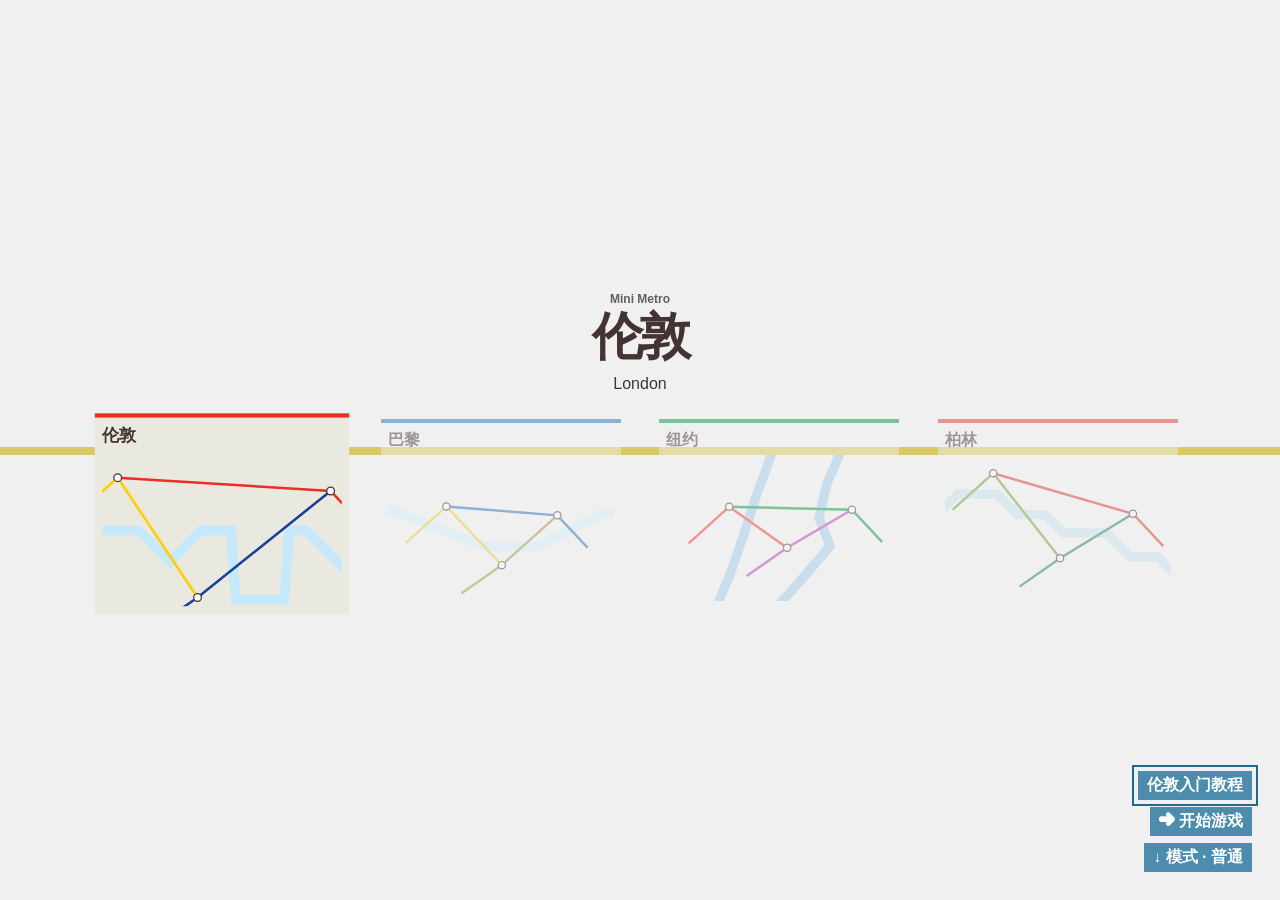
==== commit f48bee34: "docs: 添加 AGENTS.md 项目开发与架构说明 新增 AGENTS.md，说明项目结构（index.html/style.css/metro.js 与离线单文件版 Mini Metro.ht" ====
--- a/Mini Metro.html
+++ b/Mini Metro.html
@@ -1,2805 +1,3140 @@
-<!doctype html>
-<html lang="zh-CN">
-<head>
-<meta charset="utf-8">
-<meta name="viewport" content="width=device-width, initial-scale=1">
-<link rel="icon" href="data:,">
-<title>Mini Metro · 网页复刻</title>
-<style>
-:root {
-  color-scheme: light;
-  --paper: #f5f5ef;
-  --ink: #292f30;
-  --muted: #5b6261;
-  --blue: #4c8cad;
-  font: 16px Arial, "Microsoft YaHei", sans-serif;
-}
-* { box-sizing: border-box }
-[hidden] { display: none !important }
-body { margin: 0; background: var(--paper); color: var(--ink) }
-main { height: 100vh; height: 100dvh; position: relative; overflow: hidden }
-canvas { display: block; width: 100%; height: 100%; touch-action: none; cursor: crosshair }
-.symbols,.sr-only { position: absolute; width: 1px; height: 1px; clip-path: inset(50%); overflow: hidden }
-button { padding: 0; border: 0; background: none; color: inherit; cursor: pointer; font: inherit }
-button:disabled { cursor: default }
-button:focus-visible { outline: 2px solid #21688a; outline-offset: 4px }
-header { position: absolute; right: 20px; top: 16px }
-.stats { display: flex; align-items: center; gap: 6px; font-size: 13px; font-weight: 700 }
-.stats > svg { width: 20px; height: 20px; fill: currentColor; margin-right: 5px }
-#day { white-space: nowrap }
-#clockControls { position: relative }
-#clock { display: block; position: relative; width: 28px; height: 28px; border-radius: 50%; border: 2px solid var(--ink); background: repeating-conic-gradient(from -1deg,var(--ink) 0 2deg,transparent 2deg 30deg) }
-#clock::before { content: ''; position: absolute; inset: 3px; border-radius: 50%; background: var(--paper) }
-#clock::after { content: ''; position: absolute; left: calc(50% - 1px); top: 4px; width: 2px; height: calc(50% - 4px); transform-origin: center bottom; transform: rotate(var(--clock-angle,0deg)); background: var(--ink) }
-#time { position: absolute; top: 36px; right: 0; display: flex; gap: 6px; z-index: 1 }
-#time button { background: var(--ink); color: white; padding: 6px 8px; min-width: 32px }
-footer { position: absolute; bottom: 15px; left: 0; right: 0; pointer-events: none; text-align: center }
-#hint { display: inline-block; margin: 0 0 7px; padding: 2px 6px; font-size: 12px; color: var(--muted); background: color-mix(in srgb,var(--paper) 86%,transparent) }
-.toolbar,#vehicles,nav { display: flex; align-items: center; justify-content: center; gap: clamp(6px,1vw,13px) }
-.toolbar { position:relative; width:max-content; margin:auto; gap:clamp(10px,2vw,26px); transition:transform .25s ease,opacity .25s ease,visibility .25s }
-#toolbarToggle { display:block; position:relative; z-index:1; width:24px; height:20px; margin:auto; pointer-events:auto; transition:transform .25s ease }
-#toolbarToggle::before { content:''; display:block; width:9px; height:9px; margin:auto; border-radius:50%; background:#878483 }
-#toolbarToggle[aria-expanded=false] { transform:translateY(var(--line-slot)) }
-#toolbarToggle[aria-expanded=false] + .toolbar { transform:translateY(55px); opacity:0; visibility:hidden }
-@media(prefers-reduced-motion:reduce) { #toolbarToggle,.toolbar { transition:none } }
-.asset { display: inline-flex; position: relative; flex: 0 0 28px; align-items: center; justify-content: center; width: 28px; height: 28px; border-radius: 50%; color: white; background: #333837; pointer-events: auto }
-.asset:disabled,#crossings { background: #909790 }
-.asset[aria-pressed=true] { outline: 2px solid var(--ink); outline-offset: 3px }
-.asset svg { width: 21px; height: 21px; fill: currentColor }
-.asset span { position: absolute; left: 100%; top: -3px; color: var(--ink); font-size: 10px; font-weight: 700 }
-footer { --line-slot:clamp(22px,min(5.1vw,6.8vh),52px) }
-#lines { gap:0; position:relative }
-.line { pointer-events: auto; display: grid; place-items: center; flex: 0 0 var(--line-slot); width: var(--line-slot); height: var(--line-slot); border-radius: 50% }
-.line::before { content: ''; width: 40%; aspect-ratio: 1; border-radius: 50%; background: var(--line) }
-.line.built::before { width:80% }
-.line.focused::before { width:140%; z-index:1 }
-#remove { position:absolute; left:var(--remove-x); top:-6px; transform:translate(-50%,-50%); z-index:2; font-size:25px; font-weight:700 }
-.corner { position: absolute; bottom: 13px; left: 14px; font-size: 26px; line-height: 32px; font-weight: 700 }
-.corner.right { left: auto; right: 14px }
-.corner:disabled { opacity: .2 }
-dialog { color: var(--ink); border: 0; background: transparent; padding: 0; overflow: visible; max-width: 94vw; max-height: 95vh }
-dialog::backdrop { background: #f5f5ef78; backdrop-filter: blur(4px) }
-dialog #panel { padding: 12px; animation: enter .28s ease-out both }
-@keyframes enter { from { opacity: 0; transform: translateY(10px) } to { opacity: 1; transform: translateY(0) } }
-h2 { margin: 3px 0; font-size: clamp(26px,5vw,51px); line-height: 1.1; letter-spacing: -.06em }
-#kicker { font-size: 12px; font-weight: 700; color: var(--muted) }
-#description { margin: 5px 0 24px; line-height: 1.4 }
-#choices { display: flex; flex-wrap: wrap; gap: 12px; align-items: center }
-#choices button { padding: 4px 9px; background: var(--blue); color: white; font-weight: 700 }
-#choices button:hover { background: #28617e }
-
-dialog[data-kind=cities] { width: 100vw; height: 100dvh; max-width: none; max-height: none }
-dialog[data-kind=cities]::backdrop { background: var(--paper) }
-dialog[data-kind=cities] #panel { height: 100%; display: grid; align-content: center; justify-items: center; padding: 20px 0 }
-dialog[data-kind=cities] #choices { position: absolute; bottom: 28px; right: 28px; flex-direction: column; align-items: end; gap: 7px }
-#cityStrip { width: 100%; position: relative; display: flex; justify-content: center; gap: clamp(8px,3vw,42px) }
-#cityStrip::before { content: ''; position: absolute; top: 28px; width: 100%; height: 8px; background: #d9c962 }
-.city-option { width: min(29vw,240px); min-height: 124px; padding: 7px; text-align: left; position: relative; opacity: .48; background: var(--paper); border-top: 4px solid var(--accent) }
-.city-option[aria-pressed=true] { opacity: 1; background: #e9e9df; transform: scale(1.06); z-index: 1 }
-.city-option span { display: block; font-weight: 700; margin-bottom: 4px }
-.city-option svg { display: block; width: 100%; aspect-ratio: 1.55 }
-@media(max-width:650px) {
-  header { right: 11px; top: 10px }
-  footer { bottom: 36px }
-  .corner { bottom: 5px }
-  .asset { width: 23px; height: 23px; flex-basis: 23px }
-  .asset svg { width: 17px; height: 17px }
-  dialog[data-kind=cities] #choices { right: 12px; bottom: 14px }
-}
-@media(prefers-reduced-motion:reduce) { dialog #panel { animation: none } }
-.asset { touch-action: none }
-#assetGhost { position: fixed; z-index: 2; left: -14px; top: -14px; pointer-events: none; opacity: .8 }
-dialog[data-kind=statistics] { width:100vw; height:100dvh; max-width:none; max-height:none }
-dialog[data-kind=statistics]::backdrop { background:#f5f5efe0; backdrop-filter:blur(6px) }
-dialog[data-kind=statistics] #panel { height:100%; padding:0; }
-dialog[data-kind=statistics] :is(#kicker,#description,#choices) { display:none }
-dialog[data-kind=statistics] #headline { position:absolute; width:1px; height:1px; overflow:hidden; clip-path:inset(50%) }
-#statistics { position:relative; height:100%; display:grid; grid-template-columns:max-content minmax(0,1fr); align-items:center; gap:clamp(18px,6vw,110px); padding:8vh 9vw 6vh 5vw }
-#statsBack { position:absolute; left:1.4vw; top:1.2vh; font-size:clamp(36px,4vw,70px); font-weight:900; line-height:1 }
-#metrics { display:grid; gap:clamp(6px,1.5vh,15px); border-right:2px solid #535451; padding-right:clamp(12px,3.6vw,66px) }
-#metrics button { display:flex; align-items:center; justify-content:end; gap:12px; white-space:nowrap; font-size:clamp(12px,1.35vw,22px) }
-#metrics button::after { content:''; width:clamp(12px,1.65vw,28px); height:clamp(12px,1.65vw,28px); border-radius:50%; background:#aaa9a3 }
-#metrics button[aria-pressed=true]::after { background:var(--metric) }
-#chart { display:block; width:100%; max-height:75vh; overflow:visible }
-@media(max-width:650px) {
-  #statistics { grid-template-columns:minmax(0,1fr); align-content:center; gap:20px; padding:40px 5vw 12px }
-  #metrics { display:flex; justify-content:center; flex-wrap:wrap; border:0; padding:0; gap:7px 12px }
-  #metrics button { gap:4px }
-  #chart { max-height:55vh }
-}
-dialog[data-kind=ended] { width:100vw; height:100dvh; max-width:none; max-height:none }
-dialog[data-kind=ended] #panel { height:100%; display:grid; align-content:center; justify-items:center }
-dialog[data-kind=ended] #choices { flex-direction:column; align-items:start; gap:4px }
-dialog[data-kind=ended] #choices button:last-child { position:absolute; bottom:2vh; right:2vw; min-width:34px; font-size:22px; padding:3px 7px }
-.line.locked { --line:#a2a19b; pointer-events:none }
-dialog[data-kind=upgrade] { width:min(94vw,510px); color:#2d2e2d }
-dialog[data-kind=upgrade]::backdrop { background:#f5f5ef45; backdrop-filter:none }
-main:has(dialog[data-kind=upgrade][open]) :is(canvas,header) { filter:blur(3px) }
-main:has(dialog[data-kind=upgrade][open]) #hint { visibility:hidden }
-dialog[data-kind=upgrade] #kicker:empty { display:none }
-dialog[data-kind=upgrade] #description { margin-bottom:clamp(18px,4vh,40px) }
-dialog[data-kind=upgrade] #choices { display:grid; grid-template-columns:1fr 1fr; gap:clamp(10px,4vw,35px); align-items:start }
-dialog[data-kind=upgrade] #choices button { display:grid; justify-items:center; align-content:start; gap:8px; color:inherit; background:none; padding:5px 2px; text-align:center }
-dialog[data-kind=upgrade] #choices strong { font-size:clamp(18px,2.4vw,30px); line-height:1.2 }
-.reward-description { font-size:clamp(12px,1.4vw,16px); font-weight:400 }
-.reward-icon { position:relative; display:grid; place-items:center; width:clamp(58px,8vw,90px); aspect-ratio:1; border-radius:50%; background:#2d2e2d; color:white }
-.reward-icon svg { width:65%; height:65%; fill:currentColor }
-.reward-count { position:absolute; left:102%; top:9%; color:#2d2e2d; font-size:clamp(18px,2.4vw,30px); font-weight:700 }
-dialog[data-kind=upgrade] #choices button:hover:not(:disabled) .reward-icon { outline:2px solid #2d2e2d; outline-offset:4px }
-dialog[data-kind=upgrade] #choices button:disabled { opacity:.44 }
-.reward-flight { position:fixed; z-index:2; pointer-events:none }
-dialog[data-kind=pause] #kicker:empty { display:none }
-dialog[data-kind=pause] #choices { flex-direction:column; align-items:start; gap:6px }
-:root.night { color-scheme:dark; --paper:#170e16; --ink:#f0e8e3; --muted:#cdc2bc; --blue:#326985 }
-.night #time button { color:var(--paper) }
-.night #hint { background:color-mix(in srgb,var(--paper) 86%,transparent) }
-.night .asset { color:#f0e8e3; background:#514651 }
-.night .asset:disabled,.night #crossings { color:#261f26; background:#8c8684 }
-.night .line.locked { --line:#777271 }
-.night button:focus-visible { outline-color:#8ac4e5 }
-.night dialog::backdrop { background:#170e1685 }
-.night dialog[data-kind=cities]::backdrop { background:var(--paper) }
-.night .city-option[aria-pressed=true] { background:#312831 }
-.night #cityStrip::before { background:#8a7845 }
-.night dialog[data-kind=statistics]::backdrop { background:#170e16da }
-.night #metrics { border-color:#a69b96 }
-.night #metrics button[aria-pressed=true]::after,.night #chart { filter:brightness(1.35) }
-.night dialog[data-kind=upgrade] { color:var(--ink) }
-.night dialog[data-kind=upgrade]::backdrop { background:#170e1645 }
-.night .reward-icon { background:#ddd1ca; color:var(--paper) }
-.night .reward-count { color:var(--ink) }
-.night dialog[data-kind=upgrade] #choices button:hover:not(:disabled) .reward-icon { outline-color:var(--ink) }
-#time button:not([aria-pressed=true]) { opacity:.66 }
-#time button[aria-pressed=true] { box-shadow:inset 0 -2px #80b9d8 }
-:root[data-lesson="0"] header,:root[data-lesson="0"] .toolbar,:root[data-lesson="0"] #toolbarToggle,
-:root[data-lesson] .line.locked,:root[data-lesson] #vehicles,:root[data-lesson] #remove,
-:root[data-lesson]:not([data-lesson="4"]) #crossings { visibility:hidden }
-#scenicMeter { width:18px; height:18px; flex:none; border-radius:50%; border:1px solid var(--ink); background:conic-gradient(var(--ink) var(--progress,0%),transparent 0) }
-dialog[data-kind=ended] #choices button:nth-last-child(2) { position:absolute; bottom:2vh; right:calc(2vw + 40px); min-width:34px; font-size:22px; padding:3px 7px }
-dialog[data-kind=photo] { width:100vw; height:100dvh; max-width:none; max-height:none; background:var(--paper) }
-dialog[data-kind=photo] #panel { height:100%; padding:0 }
-dialog[data-kind=photo] :is(#kicker,#description,#choices) { display:none }
-dialog[data-kind=photo] #headline { position:absolute; width:1px; height:1px; overflow:hidden; clip-path:inset(50%) }
-#photo { height:100%; display:grid; place-items:center }
-#photoPreview { width:100%; height:100%; object-fit:contain; cursor:default }
-#photoBack { position:absolute; left:1.4vw; top:1.2vh; font-size:clamp(36px,4vw,70px); font-weight:900; line-height:1 }
-#photoControls { position:absolute; right:2vw; bottom:2vh; display:flex; align-items:center; gap:5px }
-#photoControls button { background:var(--blue); color:white; padding:6px 10px; font-weight:700 }
-#photoControls button[aria-pressed=true] { outline:2px solid var(--ink); outline-offset:2px }
-dialog[data-kind=ended] #choices button:nth-last-child(3) { position:absolute; bottom:2vh; right:calc(2vw + 80px); min-width:34px; font-size:22px; padding:3px 7px }
-dialog[data-kind=replay] { width:100vw; height:100dvh; max-width:none; max-height:none }
-dialog[data-kind=replay]::backdrop { background:transparent; backdrop-filter:none }
-dialog[data-kind=replay] #panel { height:100%; padding:0 }
-dialog[data-kind=replay] :is(#kicker,#description,#choices) { display:none }
-dialog[data-kind=replay] #headline { position:absolute; width:1px; height:1px; overflow:hidden; clip-path:inset(50%) }
-main:has(dialog[data-kind=replay][open]) > :is(header,footer,.corner) { visibility:hidden }
-#replayBack { position:absolute; left:1.4vw; top:1.2vh; font-size:clamp(36px,4vw,70px); font-weight:900; line-height:1 }
-#replayControls { position:absolute; bottom:2vh; left:50%; transform:translateX(-50%); width:min(94vw,540px); display:flex; gap:12px; align-items:center; padding:7px 12px; background:var(--paper) }
-#replayControls input { flex:1; min-width:0; accent-color:var(--blue) }
-#replayControls button { background:var(--blue); color:white; padding:5px 9px }
-#replayTime { white-space:nowrap }
-#replayControls { flex-wrap:wrap }
-#replayStatus:not(:empty) { width:100%; font-size:12px; text-align:right }
-#creativeEdit { display:block; margin:0 auto 9px; padding:4px 8px; pointer-events:auto; background:var(--paper); color:var(--ink); border:1px solid currentColor; font-size:12px }
-#creativeEdit[aria-pressed=true] { background:var(--ink); color:var(--paper) }
-dialog[data-kind=creative] #choices button[aria-pressed=true] { outline:2px solid var(--ink); outline-offset:2px }
-</style>
-
-</head>
-<body>
-<main>
-  <canvas id="map" aria-label="地铁线路图"></canvas>
-  <svg class="symbols" aria-hidden="true" xmlns="http://www.w3.org/2000/svg">
-    <symbol id="person" viewBox="0 0 24 24"><circle cx="15" cy="4" r="2.2"/><path d="m14 8-4 6 4 2-2 6m-2-8-3 5H3m10-10 4 5h4M9 9l3-2" fill="none" stroke="currentColor" stroke-width="2.5" stroke-linecap="round" stroke-linejoin="round"/></symbol>
-    <symbol id="locomotive" viewBox="0 0 24 24"><path d="M4 17V9h4V5h6v6h5v6zM16 8h3v4h-3z"/><circle cx="7" cy="18" r="2"/><circle cx="15" cy="18" r="2"/></symbol>
-    <symbol id="carriage" viewBox="0 0 24 24"><path d="M4 7h16v10H4z"/><path d="M7 10h3m2 0h5" fill="none" stroke="#777" stroke-width="1.5"/><circle cx="8" cy="18" r="2"/><circle cx="16" cy="18" r="2"/></symbol>
-    <symbol id="tunnel" viewBox="0 0 24 24"><path d="M5 19v-6a7 7 0 0 1 14 0v6M9 19v-6a3 3 0 0 1 6 0v6" fill="none" stroke="currentColor" stroke-width="2"/></symbol>
-    <symbol id="station" viewBox="0 0 24 24"><circle cx="12" cy="12" r="8" fill="none" stroke="currentColor" stroke-width="2"/><circle cx="12" cy="12" r="4" fill="none" stroke="currentColor" stroke-width="2"/></symbol>
-  </svg>
-  <header>
-    <h1 id="city" class="sr-only">伦敦</h1>
-    <div class="stats">
-      <span id="score" aria-label="已送达">0</span><svg aria-hidden="true"><use href="#person"/></svg>
-      <span id="scenicMeter" role="progressbar" aria-label="下一客运里程碑" aria-valuemin="0" aria-valuemax="100" hidden></span>
-      <span id="day">周一</span>
-      <div id="clockControls">
-        <button id="clock" type="button" aria-label="时间控制" aria-expanded="false" title="时间控制"></button>
-        <div id="time" hidden><button id="pause" aria-label="暂停" title="暂停（空格）">Ⅱ</button><button id="normalSpeed" aria-label="正常速度">▶</button><button id="speed" aria-label="双倍速度">▶▶</button></div>
-      </div>
-    </div>
-  </header>
-  <footer>
-    <p id="hint" aria-live="polite"></p>
-    <button id="creativeEdit" aria-pressed="false" hidden>编辑车站</button>
-    <button id="toolbarToggle" aria-label="显示或收起工具栏" aria-controls="toolbar" aria-expanded="true"></button>
-    <div class="toolbar" id="toolbar">
-      <div id="vehicles">
-        <button id="train" class="asset" aria-label="增加机车" title="给当前线路增加机车"><svg aria-hidden="true"><use href="#locomotive"/></svg><span id="trainCount"></span></button>
-        <button id="car" class="asset" aria-label="增加车厢" title="给当前线路增加车厢"><svg aria-hidden="true"><use href="#carriage"/></svg><span id="carCount"></span></button>
-        <button id="interchange" class="asset" aria-label="放置换乘站" title="升级车站容量"><svg aria-hidden="true"><use href="#station"/></svg><span id="interchangeCount"></span></button>
-      </div>
-      <nav id="lines" aria-label="选择线路">
-        <button id="remove" class="asset" aria-label="拆线" title="拆除当前线路" hidden>×</button>
-      </nav>
-      <div id="crossings" class="asset" aria-label="剩余过河通道" title="剩余过河通道"><svg aria-hidden="true"><use href="#tunnel"/></svg><span id="crossingCount"></span></div>
-    </div>
-  </footer>
-  <button id="menu" class="corner" aria-label="菜单" title="暂停菜单（Esc）">←</button>
-  <div id="assetGhost" class="asset" aria-hidden="true" hidden><svg><use href="#locomotive"/></svg></div>
-  <dialog id="screen" aria-labelledby="headline">
-    <div id="panel">
-      <small id="kicker">Mini Metro</small>
-      <h2 id="headline">伦敦</h2>
-      <p id="description"></p>
-      <div id="cityStrip" hidden></div>
-      <div id="choices"></div>
-      <div id="replay" hidden>
-        <button id="replayBack" aria-label="退出路网回放">←</button>
-        <div id="replayControls">
-          <button id="replayPlay">暂停回放</button><input id="replaySeek" type="range" min="0" value="0" step="1" aria-label="回放位置"><span id="replayTime"></span><button id="replayGif">保存 GIF</button><span id="replayStatus" role="status"></span>
-        </div>
-      </div>
-      <div id="photo" hidden>
-        <button id="photoBack" aria-label="退出照片模式">←</button>
-        <canvas id="photoPreview" role="img" aria-label="地铁图照片预览"></canvas>
-        <div id="photoControls"><button id="photoFrame" aria-pressed="false">城市边框</button><button id="photoSave">保存 PNG</button><span id="photoStatus" role="status"></span></div>
-      </div>
-      <div id="statistics" hidden>
-        <button id="statsBack" aria-label="返回结算">←</button>
-        <div id="metrics" aria-label="统计指标"></div>
-        <svg id="chart" viewBox="0 0 640 286" role="img" aria-label="本局各日运营趋势，各指标独立缩放"></svg>
-      </div>
-    </div>
-  </dialog>
-</main>
-<script>
-'use strict';
-
-const $ = id => document.getElementById(id);
-const canvas = $('map');
-let ctx = canvas.getContext('2d');
-const width = 960;
-const height = 570;
-let paper, water, ink, colors;
-let night=false;
-let colorblind=false;
-const colorblindColors=['#e69f00','#58b4e9','#199e69','#ddd101','#3b5798','#a32324','#b1a8b8'];
-const unit = .62; // 网页地图单位 = 原版单位 × 0.62，依据见 research/original-reverse-engineering.md
-const themes = {
-  London: {
-    day: {"paper": "#f0f0f0", "water": "#c5e8fa", "bank": "#64ccf5", "station": "#fafafa", "ink": "#443333", "colors": ["#fccf05", "#ed2e24", "#1c4094", "#079fdb", "#008b3b", "#f386a0", "#b05fff"]},
-    night: {"paper": "#303030", "water": "#537c90", "bank": "#4c6f7f", "station": "#2e2e2e", "ink": "#dcdcdc", "colors": ["#fec909", "#e95129", "#2b61a9", "#3ca3d5", "#388931", "#f593af", "#8e552b"]},
-    bankWidth: 3.72, stationWidth: 3.72,
-  },
-  Paris: {
-    day: {"paper": "#fffded", "water": "#d4edfa", "bank": "#6dc3de", "station": "#fafafa", "ink": "#443333", "colors": ["#f1c830", "#206db3", "#9b9a40", "#bb4d98", "#f68f4d", "#76c494", "#f59eb3"]},
-    night: {"paper": "#303030", "water": "#7ea7b6", "bank": "#4d7784", "station": "#2e2e2e", "ink": "#dcdcdc", "colors": ["#f1c830", "#206db3", "#9b9a40", "#bb4d98", "#f68f4d", "#76c494", "#f59eb3"]},
-    bankWidth: 3.72, stationWidth: 3.72,
-  },
-  NewYork: {
-    day: {"paper": "#f2e8d3", "water": "#9fc8eb", "bank": "#eee1c5", "station": "#fafafa", "ink": "#443333", "colors": ["#ee352e", "#00933c", "#b933ad", "#2850ad", "#ff6319", "#fccc0a", "#996633"]},
-    night: {"paper": "#2e3032", "water": "#415b74", "bank": "#2b2c2c", "station": "#222424", "ink": "#d9dcdf", "colors": ["#ee352e", "#00933c", "#b933ad", "#2850ad", "#ff6319", "#fccc0a", "#996633"]},
-    bankWidth: 1.24, stationWidth: 2.48,
-  },
-};
-const londonMap = {
-  // 河道中线（宽 40）与 8 块城市区域，均为原版单位，y 轴朝上。每块区域：scale 为车站密度系数，w 为圆形、三角形、方形、特殊站
-  // 在该区域的出现权重，points 是 50 间距的候选格点（以 50 为单位），central 为中心区。
-  river: [[-1500,-578],[-1294,-578],[-894,-578],[-894,-358],[-524,-358],[-524,-106],[-466,-48],[-172,-48],[-54,-166],[64,-48],[176,-48],[176,-308],[376,-308],[376,-48],[458,-48],[638,-228],[2726,-228]],
-  areas: [
-    {central:false,scale:1.25,w:[1.0, 0.2, 0, 0.5],points:[1,-18,2,-18,3,-18,4,-18,5,-18,6,-18,7,-18,8,-18,9,-18,10,-18,11,-18,12,-18,13,-18,14,-18,15,-18,16,-18,17,-18,18,-18,19,-18,20,-18,21,-18,22,-18,23,-18,24,-18,25,-18,26,-18,27,-18,28,-18,29,-18,30,-18,1,-17,2,-17,3,-17,4,-17,5,-17,6,-17,7,-17,8,-17,9,-17,10,-17,11,-17,12,-17,13,-17,14,-17,15,-17,16,-17,17,-17,18,-17,19,-17,20,-17,21,-17,22,-17,23,-17,24,-17,25,-17,26,-17,27,-17,28,-17,29,-17,30,-17,1,-16,2,-16,3,-16,4,-16,5,-16,6,-16,7,-16,8,-16,9,-16,10,-16,11,-16,12,-16,13,-16,14,-16,15,-16,16,-16,17,-16,18,-16,19,-16,20,-16,21,-16,22,-16,23,-16,24,-16,25,-16,26,-16,27,-16,28,-16,29,-16,30,-16,1,-15,2,-15,3,-15,4,-15,5,-15,6,-15,7,-15,8,-15,9,-15,10,-15,11,-15,12,-15,13,-15,14,-15,15,-15,16,-15,17,-15,18,-15,19,-15,20,-15,21,-15,22,-15,23,-15,24,-15,25,-15,26,-15,27,-15,28,-15,29,-15,30,-15,1,-14,2,-14,3,-14,4,-14,5,-14,6,-14,7,-14,8,-14,9,-14,10,-14,11,-14,12,-14,13,-14,14,-14,15,-14,16,-14,17,-14,18,-14,19,-14,20,-14,21,-14,22,-14,23,-14,24,-14,25,-14,26,-14,27,-14,28,-14,29,-14,30,-14,1,-13,2,-13,3,-13,4,-13,5,-13,6,-13,7,-13,8,-13,9,-13,10,-13,11,-13,12,-13,13,-13,14,-13,15,-13,16,-13,17,-13,18,-13,19,-13,20,-13,21,-13,22,-13,23,-13,24,-13,25,-13,26,-13,27,-13,28,-13,29,-13,30,-13,1,-12,2,-12,3,-12,4,-12,5,-12,6,-12,7,-12,8,-12,9,-12,10,-12,11,-12,12,-12,13,-12,14,-12,15,-12,16,-12,17,-12,18,-12,19,-12,20,-12,21,-12,22,-12,23,-12,24,-12,25,-12,26,-12,27,-12,28,-12,29,-12,30,-12,6,-11,7,-11,8,-11,9,-11,10,-11,11,-11,12,-11,13,-11,14,-11,15,-11,16,-11,17,-11,18,-11,19,-11,20,-11,21,-11,22,-11,23,-11,24,-11,25,-11,26,-11,27,-11,28,-11,29,-11,30,-11,6,-10,7,-10,8,-10,9,-10,10,-10,11,-10,12,-10,13,-10,14,-10,15,-10,16,-10,17,-10,18,-10,19,-10,20,-10,21,-10,22,-10,23,-10,24,-10,25,-10,26,-10,27,-10,28,-10,29,-10,30,-10,6,-9,7,-9,8,-9,9,-9,10,-9,11,-9,12,-9,13,-9,14,-9,15,-9,16,-9,17,-9,18,-9,19,-9,20,-9,21,-9,22,-9,23,-9,24,-9,25,-9,26,-9,27,-9,28,-9,29,-9,30,-9,6,-8,7,-8,8,-8,9,-8,10,-8,11,-8,12,-8,13,-8,14,-8,15,-8,16,-8,17,-8,18,-8,19,-8,20,-8,21,-8,22,-8,23,-8,24,-8,25,-8,26,-8,27,-8,28,-8,29,-8,30,-8,9,-7,10,-7,11,-7,12,-7,13,-7,14,-7,15,-7,16,-7,17,-7,18,-7,19,-7,20,-7,21,-7,22,-7,23,-7,24,-7,25,-7,26,-7,27,-7,28,-7,29,-7,30,-7,9,-6,10,-6,11,-6,9,-5,10,-5,9,-4]},
-    {central:false,scale:1.25,w:[1.0, 0.1, 0, 0],points:[-25,-18,-24,-18,-23,-18,-22,-18,-21,-18,-20,-18,-19,-18,-18,-18,-17,-18,-16,-18,-15,-18,-14,-18,-13,-18,-12,-18,-11,-18,-10,-18,-9,-18,-8,-18,-7,-18,-6,-18,-5,-18,-4,-18,-3,-18,-2,-18,-1,-18,0,-18,-25,-17,-24,-17,-23,-17,-22,-17,-21,-17,-20,-17,-19,-17,-18,-17,-17,-17,-16,-17,-15,-17,-14,-17,-13,-17,-12,-17,-11,-17,-10,-17,-9,-17,-8,-17,-7,-17,-6,-17,-5,-17,-4,-17,-3,-17,-2,-17,-1,-17,0,-17,-25,-16,-24,-16,-23,-16,-22,-16,-21,-16,-20,-16,-19,-16,-18,-16,-17,-16,-16,-16,-15,-16,-14,-16,-13,-16,-12,-16,-11,-16,-10,-16,-9,-16,-8,-16,-7,-16,-6,-16,-5,-16,-4,-16,-3,-16,-2,-16,-1,-16,0,-16,-25,-15,-24,-15,-23,-15,-22,-15,-21,-15,-20,-15,-19,-15,-18,-15,-17,-15,-16,-15,-15,-15,-14,-15,-12,-15,-11,-15,-10,-15,-9,-15,-8,-15,-7,-15,-6,-15,-5,-15,-4,-15,-3,-15,-2,-15,-1,-15,0,-15,-25,-14,-24,-14,-23,-14,-22,-14,-21,-14,-20,-14,-19,-14,-18,-14,-17,-14,-16,-14,-15,-14,-14,-14,-13,-14,-12,-14,-11,-14,-10,-14,-9,-14,-8,-14,-7,-14,-6,-14,-5,-14,-4,-14,-3,-14,-2,-14,-1,-14,0,-14,-25,-13,-24,-13,-23,-13,-22,-13,-21,-13,-20,-13,-19,-13,-18,-13,-17,-13,-16,-13,-15,-13,-14,-13,-13,-13,-12,-13,-11,-13,-10,-13,-9,-13,-8,-13,-7,-13,-6,-13,-5,-13,-4,-13,-3,-13,-2,-13,-1,-13,0,-13,-16,-12,-15,-12,-14,-12,-13,-12,-12,-12,-11,-12,-10,-12,-9,-12,-8,-12,-7,-12,-6,-12,-5,-12,-4,-12,-3,-12,-2,-12,-1,-12,0,-12,-16,-11,-15,-11,-14,-11,-13,-11,-12,-11,-11,-11,-10,-11,-16,-10,-15,-10,-14,-10,-13,-10,-12,-10,-11,-10,-10,-10,-16,-9,-15,-9,-14,-9,-13,-9,-12,-9,-11,-9,-10,-9]},
-    {central:true,scale:0.952,w:[0.2, 1.0, 0, 0],points:[-9,-11,-8,-11,-7,-11,-6,-11,-5,-11,-4,-11,-3,-11,-2,-11,-1,-11,0,-11,1,-11,2,-11,3,-11,4,-11,5,-11,-9,-10,-8,-10,-7,-10,-6,-10,-5,-10,-4,-10,-3,-10,-2,-10,-1,-10,0,-10,1,-10,2,-10,3,-10,4,-10,5,-10,-9,-9,-8,-9,-7,-9,-6,-9,-5,-9,-4,-9,-3,-9,-2,-9,-1,-9,0,-9,1,-9,2,-9,3,-9,4,-9,5,-9,-9,-8,-8,-8,-7,-8,-6,-8,-5,-8,-4,-8,-3,-8,-2,-8,-1,-8,0,-8,1,-8,2,-8,3,-8,4,-8,5,-8,-9,-7,-8,-7,-7,-7,-6,-7,-5,-7,-4,-7,-3,-7,-2,-7,-1,-7,0,-7,1,-7,2,-7,-9,-6,-8,-6,-7,-6,-6,-6,-5,-6,-4,-6,-3,-6,-2,-6,-1,-6,0,-6,1,-6,2,-6,-9,-5,-8,-5,-7,-5,-6,-5,-5,-5,-4,-5,-3,-5,-2,-5,0,-5,1,-5,2,-5,-9,-4,-8,-4,-7,-4,-6,-4,-5,-4,-4,-4,-3,-4,1,-4,2,-4,-8,-3,-7,-3,-6,-3,-5,-3,-4,-3,2,-3]},
-    {central:true,scale:1.0,w:[1.0, 0.75, 0.2, 0.5],points:[5,-5,6,-5,5,-4,6,-4,5,-3,6,-3,13,-3,14,-3,15,-3,16,-3,17,-3,5,-2,6,-2,12,-2,13,-2,14,-2,15,-2,16,-2,17,-2,-1,-1,5,-1,6,-1,11,-1,12,-1,13,-1,14,-1,15,-1,16,-1,17,-1,-1,0,0,0,5,0,6,0,10,0,11,0,12,0,13,0,14,0,15,0,16,0,17,0,-1,1,0,1,1,1,2,1,3,1,4,1,5,1,6,1,7,1,8,1,9,1,10,1,11,1,12,1,13,1,14,1,15,1,16,1,17,1,-1,2,0,2,1,2,2,2,3,2,4,2,5,2,6,2,7,2,8,2,9,2,10,2,11,2,12,2,13,2,14,2,15,2,16,2,17,2,-1,3,0,3,1,3,2,3,3,3,4,3,5,3,6,3,7,3,8,3,9,3,10,3,11,3,12,3,13,3,14,3,15,3,16,3,17,3,-1,4,0,4,1,4,2,4,3,4,4,4,5,4,6,4,7,4,8,4,9,4,10,4,11,4,12,4,13,4,14,4,15,4,16,4,17,4,-1,5,0,5,1,5,2,5,3,5,4,5,5,5,6,5,7,5,8,5,9,5,10,5,11,5,12,5,13,5,14,5,15,5,16,5,17,5,-1,6,0,6,1,6,2,6,3,6,4,6,5,6,6,6,7,6,8,6,9,6,10,6,11,6,12,6,13,6,14,6,15,6,16,6,17,6,-1,7,0,7,1,7,2,7,3,7,4,7,5,7,6,7,7,7,8,7,9,7,10,7,11,7,12,7,13,7,14,7,15,7,16,7,17,7]},
-    {central:false,scale:1.25,w:[1.0, 0.5, 0, 1.0],points:[18,-3,19,-3,20,-3,21,-3,22,-3,23,-3,24,-3,25,-3,26,-3,27,-3,28,-3,29,-3,30,-3,18,-2,19,-2,20,-2,21,-2,22,-2,23,-2,24,-2,25,-2,26,-2,27,-2,28,-2,29,-2,30,-2,18,-1,19,-1,20,-1,21,-1,22,-1,23,-1,24,-1,25,-1,26,-1,27,-1,28,-1,29,-1,30,-1,18,0,19,0,20,0,21,0,22,0,23,0,24,0,25,0,26,0,27,0,28,0,29,0,30,0,18,1,19,1,20,1,21,1,22,1,23,1,24,1,25,1,26,1,27,1,28,1,29,1,30,1,18,2,19,2,20,2,21,2,22,2,23,2,24,2,25,2,26,2,27,2,28,2,29,2,30,2,18,3,19,3,20,3,21,3,22,3,23,3,24,3,25,3,26,3,27,3,28,3,29,3,30,3,18,4,19,4,20,4,21,4,22,4,23,4,24,4,25,4,26,4,27,4,28,4,29,4,30,4,18,5,19,5,20,5,21,5,22,5,23,5,24,5,25,5,26,5,27,5,28,5,29,5,30,5,18,6,19,6,20,6,21,6,22,6,23,6,24,6,25,6,26,6,27,6,28,6,29,6,30,6,18,7,19,7,20,7,21,7,22,7,23,7,24,7,25,7,26,7,27,7,28,7,29,7,30,7,2,8,3,8,4,8,5,8,6,8,7,8,8,8,9,8,10,8,11,8,12,8,13,8,14,8,15,8,16,8,17,8,18,8,19,8,20,8,21,8,22,8,23,8,24,8,25,8,26,8,27,8,28,8,29,8,30,8,2,9,3,9,4,9,5,9,6,9,7,9,8,9,9,9,10,9,11,9,12,9,13,9,14,9,15,9,16,9,17,9,18,9,19,9,20,9,21,9,22,9,23,9,24,9,25,9,26,9,27,9,28,9,29,9,30,9,2,10,3,10,4,10,5,10,6,10,7,10,8,10,9,10,10,10,11,10,12,10,13,10,14,10,15,10,16,10,17,10,18,10,19,10,20,10,21,10,22,10,23,10,24,10,25,10,26,10,27,10,28,10,29,10,30,10,2,11,3,11,4,11,5,11,6,11,7,11,8,11,9,11,10,11,11,11,12,11,13,11,14,11,15,11,16,11,17,11,18,11,19,11,20,11,21,11,22,11,23,11,24,11,25,11,26,11,27,11,28,11,29,11,30,11,2,12,3,12,4,12,5,12,6,12,7,12,8,12,9,12,10,12,11,12,12,12,13,12,14,12,15,12,16,12,17,12,18,12,19,12,20,12,21,12,22,12,23,12,24,12,25,12,26,12,27,12,28,12,29,12,30,12,2,13,3,13,4,13,5,13,6,13,7,13,8,13,9,13,10,13,11,13,12,13,13,13,14,13,15,13,16,13,17,13,18,13,19,13,20,13,21,13,22,13,23,13,24,13,25,13,26,13,27,13,28,13,29,13,30,13,2,14,3,14,4,14,5,14,6,14,7,14,8,14,9,14,10,14,11,14,12,14,13,14,14,14,15,14,16,14,17,14,18,14,19,14,20,14,21,14,22,14,23,14,24,14,25,14,26,14,27,14,28,14,29,14,30,14,2,15,3,15,4,15,5,15,6,15,7,15,8,15,9,15,10,15,11,15,12,15,13,15,14,15,15,15,16,15,17,15,18,15,19,15,20,15,21,15,22,15,23,15,24,15,25,15,26,15,27,15,28,15,29,15,30,15,2,16,3,16,4,16,5,16,6,16,7,16,8,16,9,16,10,16,11,16,12,16,13,16,14,16,15,16,16,16,17,16,18,16,19,16,20,16,21,16,22,16,23,16,24,16,25,16,26,16,27,16,28,16,29,16,30,16,2,17,3,17,4,17,5,17,6,17,7,17,8,17,9,17,10,17,11,17,12,17,13,17,14,17,15,17,16,17,17,17,18,17,19,17,20,17,21,17,22,17,23,17,24,17,25,17,26,17,27,17,28,17,29,17,30,17,2,18,3,18,4,18,5,18,6,18,7,18,8,18,9,18,10,18,11,18,12,18,13,18,14,18,15,18,16,18,17,18,18,18,19,18,20,18,21,18,22,18,23,18,24,18,25,18,26,18,27,18,28,18,29,18,30,18,2,19,3,19,4,19,5,19,6,19,7,19,8,19,9,19,10,19,11,19,12,19,13,19,14,19,15,19,16,19,17,19,18,19,19,19,20,19,21,19,22,19,23,19,24,19,25,19,26,19,27,19,28,19,29,19,30,19,2,20,3,20,4,20,5,20,6,20,7,20,8,20,9,20,10,20,11,20,12,20,13,20,14,20,15,20,16,20,17,20,18,20,19,20,20,20,21,20,22,20,23,20,24,20,25,20,26,20,27,20,28,20,29,20,30,20,2,21,3,21,4,21,5,21,6,21,7,21,8,21,9,21,10,21,11,21,12,21,13,21,14,21,15,21,16,21,17,21,18,21,19,21,20,21,21,21,22,21,23,21,24,21,25,21,26,21,27,21,28,21,29,21,30,21,2,22,3,22,4,22,5,22,6,22,7,22,8,22,9,22,10,22,11,22,12,22,13,22,14,22,15,22,16,22,17,22,18,22,19,22,20,22,21,22,22,22,23,22,24,22,25,22,26,22,27,22,28,22,29,22,30,22,2,23,3,23,4,23,5,23,6,23,7,23,8,23,9,23,10,23,11,23,12,23,13,23,14,23,15,23,16,23,17,23,18,23,19,23,20,23,21,23,22,23,23,23,24,23,25,23,26,23,27,23,28,23,29,23,30,23,2,24,3,24,4,24,5,24,6,24,7,24,8,24,9,24,10,24,11,24,12,24,13,24,14,24,15,24,16,24,17,24,18,24,19,24,20,24,21,24,22,24,23,24,24,24,25,24,26,24,27,24,28,24,29,24,30,24]},
-    {central:false,scale:1.333,w:[1.0, 0.5, 0, 1.0],points:[-27,8,-26,8,-25,8,-24,8,-23,8,-22,8,-21,8,-20,8,-19,8,-18,8,-17,8,-16,8,-15,8,-14,8,-13,8,-12,8,-11,8,-10,8,-9,8,-8,8,-7,8,-6,8,-5,8,-4,8,-3,8,-2,8,-1,8,0,8,1,8,-27,9,-26,9,-25,9,-24,9,-23,9,-22,9,-21,9,-20,9,-19,9,-18,9,-17,9,-16,9,-15,9,-14,9,-13,9,-12,9,-11,9,-10,9,-9,9,-8,9,-7,9,-6,9,-5,9,-4,9,-3,9,-2,9,-1,9,0,9,1,9,-27,10,-26,10,-25,10,-24,10,-23,10,-22,10,-21,10,-20,10,-19,10,-18,10,-17,10,-16,10,-15,10,-14,10,-13,10,-12,10,-11,10,-10,10,-9,10,-8,10,-7,10,-6,10,-5,10,-4,10,-3,10,-2,10,-1,10,0,10,1,10,-27,11,-26,11,-25,11,-24,11,-23,11,-22,11,-21,11,-20,11,-19,11,-18,11,-17,11,-16,11,-15,11,-14,11,-13,11,-12,11,-11,11,-10,11,-9,11,-8,11,-7,11,-6,11,-5,11,-4,11,-3,11,-2,11,-1,11,0,11,1,11,-27,12,-26,12,-25,12,-24,12,-23,12,-22,12,-21,12,-20,12,-19,12,-18,12,-17,12,-16,12,-15,12,-14,12,-13,12,-12,12,-11,12,-10,12,-9,12,-8,12,-7,12,-6,12,-5,12,-4,12,-3,12,-2,12,-1,12,0,12,1,12,-27,13,-26,13,-25,13,-24,13,-23,13,-22,13,-21,13,-20,13,-19,13,-18,13,-17,13,-16,13,-15,13,-14,13,-13,13,-12,13,-11,13,-10,13,-9,13,-8,13,-7,13,-6,13,-5,13,-4,13,-3,13,-2,13,-1,13,0,13,1,13,-27,14,-26,14,-25,14,-24,14,-23,14,-22,14,-21,14,-20,14,-19,14,-18,14,-17,14,-16,14,-15,14,-14,14,-13,14,-12,14,-11,14,-10,14,-9,14,-8,14,-7,14,-6,14,-5,14,-4,14,-3,14,-2,14,-1,14,0,14,1,14,-27,15,-26,15,-25,15,-24,15,-23,15,-22,15,-21,15,-20,15,-19,15,-18,15,-17,15,-16,15,-15,15,-14,15,-13,15,-12,15,-11,15,-10,15,-9,15,-8,15,-7,15,-6,15,-5,15,-4,15,-3,15,-2,15,-1,15,0,15,1,15,-27,16,-26,16,-25,16,-24,16,-23,16,-22,16,-21,16,-20,16,-19,16,-18,16,-17,16,-16,16,-15,16,-14,16,-13,16,-12,16,-11,16,-10,16,-9,16,-8,16,-7,16,-6,16,-5,16,-4,16,-3,16,-2,16,-1,16,0,16,1,16,-27,17,-26,17,-25,17,-24,17,-23,17,-22,17,-21,17,-20,17,-19,17,-18,17,-17,17,-16,17,-15,17,-14,17,-13,17,-12,17,-11,17,-10,17,-9,17,-8,17,-7,17,-6,17,-5,17,-4,17,-3,17,-2,17,-1,17,0,17,1,17,-27,18,-26,18,-25,18,-24,18,-23,18,-22,18,-21,18,-20,18,-19,18,-18,18,-17,18,-16,18,-15,18,-14,18,-13,18,-12,18,-11,18,-10,18,-9,18,-8,18,-7,18,-6,18,-5,18,-4,18,-3,18,-2,18,-1,18,0,18,1,18,-27,19,-26,19,-25,19,-24,19,-23,19,-22,19,-21,19,-20,19,-19,19,-18,19,-17,19,-16,19,-15,19,-14,19,-13,19,-12,19,-11,19,-10,19,-9,19,-8,19,-7,19,-6,19,-5,19,-4,19,-3,19,-2,19,-1,19,0,19,1,19,-27,20,-26,20,-25,20,-24,20,-23,20,-22,20,-21,20,-20,20,-19,20,-18,20,-17,20,-16,20,-15,20,-14,20,-13,20,-12,20,-11,20,-10,20,-9,20,-8,20,-7,20,-6,20,-5,20,-4,20,-3,20,-2,20,-1,20,0,20,1,20,-27,21,-26,21,-25,21,-24,21,-23,21,-22,21,-21,21,-20,21,-19,21,-18,21,-17,21,-16,21,-15,21,-14,21,-13,21,-12,21,-11,21,-10,21,-9,21,-8,21,-7,21,-6,21,-5,21,-4,21,-3,21,-2,21,-1,21,0,21,1,21,-27,22,-26,22,-25,22,-24,22,-23,22,-22,22,-21,22,-20,22,-19,22,-18,22,-17,22,-16,22,-15,22,-14,22,-13,22,-12,22,-11,22,-10,22,-9,22,-8,22,-7,22,-6,22,-5,22,-4,22,-3,22,-2,22,-1,22,0,22,1,22,-27,23,-26,23,-25,23,-24,23,-23,23,-22,23,-21,23,-20,23,-19,23,-18,23,-17,23,-16,23,-15,23,-14,23,-13,23,-12,23,-11,23,-10,23,-9,23,-8,23,-7,23,-6,23,-5,23,-4,23,-3,23,-2,23,-1,23,0,23,1,23,-27,24,-26,24,-25,24,-24,24,-23,24,-22,24,-21,24,-20,24,-19,24,-18,24,-17,24,-16,24,-15,24,-14,24,-13,24,-12,24,-11,24,-10,24,-9,24,-8,24,-7,24,-6,24,-5,24,-4,24,-3,24,-2,24,-1,24,0,24,1,24]},
-    {central:false,scale:0.909,w:[0.2, 1.0, 0.4, 0.5],points:[-25,-10,-24,-10,-23,-10,-22,-10,-21,-10,-20,-10,-25,-9,-24,-9,-23,-9,-22,-9,-21,-9,-20,-9,-25,-8,-24,-8,-23,-8,-22,-8,-21,-8,-20,-8,-25,-7,-24,-7,-23,-7,-22,-7,-21,-7,-20,-7,-25,-6,-24,-6,-23,-6,-22,-6,-21,-6,-20,-6,-25,-5,-24,-5,-23,-5,-22,-5,-21,-5,-20,-5,-19,-5,-18,-5,-17,-5,-16,-5,-15,-5,-14,-5,-13,-5,-12,-5,-25,-4,-24,-4,-23,-4,-22,-4,-21,-4,-20,-4,-19,-4,-18,-4,-17,-4,-16,-4,-15,-4,-14,-4,-13,-4,-12,-4,-26,-3,-25,-3,-24,-3,-23,-3,-22,-3,-21,-3,-20,-3,-19,-3,-18,-3,-17,-3,-16,-3,-15,-3,-14,-3,-13,-3,-12,-3,-27,-2,-26,-2,-25,-2,-24,-2,-23,-2,-22,-2,-21,-2,-20,-2,-19,-2,-18,-2,-17,-2,-16,-2,-15,-2,-14,-2,-13,-2,-12,-2,-27,-1,-26,-1,-25,-1,-24,-1,-23,-1,-22,-1,-21,-1,-20,-1,-19,-1,-18,-1,-17,-1,-16,-1,-15,-1,-14,-1,-13,-1,-12,-1,-27,0,-26,0,-25,0,-24,0,-23,0,-22,0,-21,0,-20,0,-19,0,-18,0,-17,0,-16,0,-15,0,-14,0,-13,0,-12,0,-27,1,-26,1,-25,1,-24,1,-23,1,-22,1,-21,1,-20,1,-19,1,-18,1,-17,1,-16,1,-15,1,-14,1,-13,1,-12,1,-27,2,-26,2,-25,2,-24,2,-23,2,-22,2,-21,2,-20,2,-19,2,-18,2,-17,2,-16,2,-15,2,-14,2,-13,2,-12,2,-27,3,-26,3,-25,3,-24,3,-23,3,-22,3,-21,3,-20,3,-19,3,-18,3,-17,3,-16,3,-15,3,-14,3,-13,3,-12,3,-27,4,-26,4,-25,4,-24,4,-23,4,-22,4,-21,4,-20,4,-19,4,-18,4,-17,4,-16,4,-15,4,-14,4,-13,4,-12,4,-27,5,-26,5,-25,5,-24,5,-23,5,-22,5,-21,5,-20,5,-19,5,-18,5,-17,5,-16,5,-15,5,-14,5,-13,5,-12,5,-27,6,-26,6,-25,6,-24,6,-23,6,-22,6,-21,6,-20,6,-19,6,-18,6,-17,6,-16,6,-15,6,-14,6,-13,6,-12,6,-27,7,-26,7,-25,7,-24,7,-23,7,-22,7,-21,7,-20,7,-19,7,-18,7,-17,7,-16,7,-15,7,-14,7,-13,7,-12,7]},
-    {central:true,scale:0.87,w:[0, 0.4, 1.0, 0.75],points:[-11,0,-2,0,-11,1,-10,1,-9,1,-8,1,-7,1,-6,1,-5,1,-4,1,-3,1,-2,1,-11,2,-10,2,-9,2,-8,2,-7,2,-6,2,-5,2,-4,2,-3,2,-2,2,-11,3,-10,3,-9,3,-8,3,-7,3,-6,3,-5,3,-4,3,-3,3,-2,3,-11,4,-10,4,-9,4,-8,4,-7,4,-6,4,-5,4,-4,4,-3,4,-2,4,-11,5,-10,5,-9,5,-8,5,-7,5,-6,5,-5,5,-4,5,-3,5,-2,5,-11,6,-10,6,-9,6,-8,6,-7,6,-6,6,-5,6,-4,6,-3,6,-2,6,-11,7,-10,7,-9,7,-8,7,-7,7,-6,7,-5,7,-4,7,-3,7,-2,7]},
-  ],
-};
-const londonOrigin = [150,-50]; // 原版坐标 (150,-50) 对应网页画面中心 (480,285)
-const londonWeb = ([x,y]) => ({x:480+(x-londonOrigin[0])*unit, y:285-(y-londonOrigin[1])*unit});
-// shortcut: 河道的直角拐点画成 11 像素宽的陡斜段，使河道仍是 y=f(x)，沿用现有过河判定。
-const londonRiver = londonMap.river.map(londonWeb).reduce((out,point) => {
-  const last=out.at(-1);
-  out.push([last && point.x<=last[0] ? last[0]+11 : point.x,point.y]);
-  return out;
-},[]);
-const londonStart = [[-250,150],[50,-300],[550,100]].map(point => {const {x,y}=londonWeb(point);return [x,y];});
-const londonGrid = londonMap.areas.flatMap(({central},area) => {
-  const cells=[], {points}=londonMap.areas[area];
-  for (let i=0;i<points.length;i+=2) cells.push({...londonWeb([points[i]*50,points[i+1]*50]),central,area});
-  return cells;
-});
-// 起始站所在区域的密度系数；站点不在格点上时取 1。
-const londonScale = (x,y) => londonMap.areas[londonGrid.find(cell => cell.x===x && cell.y===y)?.area]?.scale ?? 1;
-const cities = {
-  London: {name:'伦敦', real:true, bandHalf:20*unit, zoomEnd:.5, zoomSpan:960, river:londonRiver, start:londonStart},
-  Paris: {name:'巴黎', stationCapacity:4, stationGap:22.4, stationSpacingScale:.8,
-    river:[[0,217],[149,215],[278,265],[438,326],[565,326],[727,243],[960,260]], start:[[340,227],[477,372],[614,249]]},
-  NewYork: {name:'纽约', vertical:true, river:[[0,485],[100,456],[200,419],[300,387],[400,352],[500,310],[570,279]],
-    eastRiver:[[0,668],[85,630],[175,592],[255,574],[325,601],[415,524],[485,461],[570,395]], start:[[352,228],[495,329],[655,235]]},
-};
-const days = ['一','二','三','四','五','六','日'];
-const types = ['圆形','三角形','方形','菱形','星形','五边形','十字形'];
-// 原版数值取自 Unity 构建：Constants 类的 const 字段（IL2CPP 元数据）和 Default 配置的机车参数。
-// 原版配置里的线宽为 6，网页同位置为 3.72，所以网页地图单位 = 原版单位 × 0.62。
-const dayDuration = 20;
-const weekDuration = dayDuration*7;
-const departureDelay = .8, interchangeLoadScale = .5, interchangeScale = 1.35, spawnBoostCooldown = 6;
-let nextSpawnBoost = 0;
-const terminator = {length:54*unit, width:39.15*unit, bar:8.5*unit}, cornerRadius = 24*unit;
-// 车厢 26 宽（DEFAULT_RAILCAR_WIDTH）、沿轨约 39 长，车内乘客 0.75 倍、间距 13。
-// 长度和车厢中心距按原版截图量得（约 39 与 45.5），是估计值，RAILCAR_SPACING=32.5 与截图对不上。
-const routeWidth = 12*unit, railcar = {length:39*unit, width:26*unit, peep:.75, gap:13*unit}, railcarSpacing = 45.5*unit;
-const peepRadius = 15*unit/2, peepGap = {x:18*unit,y:20*unit}, peepOffset = {x:32*unit,y:10*unit};
-const stationSpacing = {central:180*unit, suburb:100*unit, centralRadius:150*unit};
-// 操作判定，取自原版 Constants：车站触控 50、缓冲 10，聚焦缓冲 20，手机缓冲 10，线路点击 10 和触控 25，
-// 终端点击 20 和触控 30，车厢触控扩展 20，拖动阈值 5 像素（Game.TouchMovementThreshold）。
-const reach = {
-  station:(50/2+10)*unit, focus:20*unit, phone:10*unit, route:10*unit+12*unit/2, routeTouch:25*unit+12*unit/2,
-  terminator:20*unit, terminatorTouch:30*unit, assetDrop:30*unit, car:(26/2+10)*unit, carTouch:(26/2+10+20)*unit, moveThreshold:5,
-};
-let touchInput = false;
-// 未连线提示：车站出现后 8 秒（UNCONNECTED_STATION_WARNING_TIMER）仍没接入线路，先出现几秒旋转的虚线圈，
-// 再出现一个越长越大的浅灰圆盘，最大约 7 倍站半径；按下或拖到某站时该站周围也是同样的虚线圈。
-// 圈与圆盘的大小、淡入时长按试玩构建的截图估算。
-const peepRows = 4;
-const unconnectedWarning = 8, attentionRing = 52*unit;
-// 操作提示，等待时间取自 TipSystem：没有线路时 5 秒无操作提示拖线，车站 10 秒没接入时提示延长线路。
-// 提示是深灰圆角胶囊，沿 45 度斜线排布：起点站的胶囊向左下，目标站的胶囊向右上（试玩构建）。
-// 胶囊尺寸与字号按截图估算，文字为中文。
-const tipTiming = {build:5, unconnected:10};
-// 常规局的乘客生成节奏。真实 Chrome 里逐秒截图，开局不连线时累计乘客约为 30 秒 6 位、60 秒 15 位、100 秒 32 位，
-// 此前的节奏（3.2）约快 1.7 倍，放慢到 5.3 后与三个数据点相符；100 秒之后的速率没有测。
-const passengerPace = 5.3;
-let lastTouch = 0;
-const stationGrid = 50*unit, stationPreview = 20, stationPreviewRadius = 36*unit/2*.3, maxStations = 128;
-const trainTuning = {speed:130*unit, acceleration:55*unit, braking:110*unit};
-const scenicMilestones=[4,8,13,19,24,27,33,36,39,43,47,52,56,60,65,75,90];
-let recentTrips, scenicMilestone, nextEfficiency;
-const overloadLimit = 45;
-const overloadGrace = 2, weekGrace = 5;
-let menuCity = 'London', menuMode = 'normal';
-const modes=['normal','endless','extreme','creative'];
-const modeNames={normal:'普通',endless:'无尽',extreme:'极限',creative:'创意'};
-const extremeGoals={
-  London:{score:1000,limit:1,label:'用至多 1 条通道送达 1,000 人',
-    count:() => lines.reduce((total,route) => total+crossings(route),0)},
-  Paris:{score:1300,limit:3,label:'用至多 3 条线路送达 1,300 人',
-    count:() => lines.filter(route => route.length).length},
-  NewYork:{score:1600,limit:2,label:'让方形站最多出现在 2 条线路上，并送达 1,600 人',
-    count:() => lines.filter(route => route.some(id => stations[id].type===2)).length},
-};
-const unlockedExtreme=new Set();
-let eligibleExtreme=true, upcomingStation;
-let collapseStation = null, newBest = false;
-let replayFrames=[], replay=null;
-let lesson=null;
-let history, daily;
-const metrics = [
-  ['dailyTrips','每日送达','#139747','人'],
-  ['totalTrips','累计送达','#d72534','人'],
-  ['crowding','拥挤乘客','#d66a21','人'],
-  ['population','在途及候车乘客','#0875a9','人'],
-  ['stations','车站','#8456a2','站'],
-  ['track','轨道长度','#596978','地图单位'],
-  ['tripDistance','平均乘车距离','#006e66','地图单位'],
-  ['waiting','平均候车时间','#a74b76','秒'],
-  ['transfers','平均换乘次数','#8a6514','次'],
-  ['capacity','总运力','#3b7451','人'],
-  ['used','已用运力','#505997','人'],
-];
-let cityKey = 'London';
-let mode = 'normal';
-let stations, lines, trains, inventory;
-let edgeLines, retiring;
-let highlightUntil = 0;
-let focusedLine = null;
-let assetDrag = null, vehicleDrag=null;
-let time, nextStation, nextPassenger, week, score, paused, speed, phase, selected, drag;
-let view = {x:0,y:0,scale:1};
-let feedback = '';
-let feedbackUntil = 0;
-let lastFrame = 0;
-const savedGameKey='metro-saved-game-v1';
-let parkedGame=false;
-let parkedSaveWritten=false;
-
-function bestScore() {
-  try { return Number(localStorage.getItem('metro-best-' + cityKey + '-' + mode)) || 0; }
-  catch { return 0; }
-}
-
-function reset(key) {
-  cityKey = key;
-  const capacity=cities[key].stationCapacity ?? 6;
-  applyNight(night);
-  collapseStation = null;
-  lesson=null;
-  eligibleExtreme=true;
-  upcomingStation=undefined;
-  document.documentElement.removeAttribute('data-lesson');
-  $('city').textContent = cities[key].name;
-  stations = cities[key].start.map(([x,y], type) => cities[key].real
-    ? {x,y,type,waiting:[],pressure:0,capacity,born:-1,centrality:londonScale(x,y)}
-    : {x:x+Math.random()*32-16,y:y+Math.random()*12-6,type,waiting:[],pressure:0,capacity,born:-1});
-  lines = colors.map(() => []);
-  trains = [];
-  retiring = [];
-  highlightUntil = 0;
-  focusedLine = null;
-  $('toolbarToggle').setAttribute('aria-expanded','true');
-  $('toolbar').inert=false;
-  inventory = {lines:3, trains:3, cars:0, crossings:3, interchanges:0}; // 开局 3 个过河通道（试玩构建里前三次跨河都被接受）
-  if (mode==='creative') enableCreative();
-  time = score = selected = 0;
-  recentTrips=[];
-  scenicMilestone=0;
-  nextEfficiency=scenicMilestones[0];
-  history=[];
-  daily={trips:0, distance:0, waiting:0, transfers:0};
-  sampleStatistics();
-  scheduleIndex = specialsSpawned = 0; stationQueue = []; specialPool = []; stationGap = cities[key].stationGap ?? spawnSchedules[0].gap;
-  nextStation = stationGap/2; nextSpawnBoost = 0; lastTouch = 0;
-  nextPassenger = 3;
-  week = speed = 1;
-  paused = false;
-  phase = 'play';
-  drag = assetDrag = vehicleDrag = null;
-  feedback = '';
-  feedbackUntil = 0;
-  $('interchange').setAttribute('aria-pressed','false');
-  $('creativeEdit').setAttribute('aria-pressed','false');
-  $('time').hidden=true;
-  $('clock').setAttribute('aria-expanded','false');
-  rebuildTracks();
-  updateCamera();
-  replayFrames=[];
-  recordReplay();
-  updateLines();
-  updateHUD();
-}
-
-function waterways(city) { return city.eastRiver ? [city.river,city.eastRiver] : [city.river]; }
-
-function riverY(x,river) {
-  for (let i = 1; i < river.length; i++) {
-    const [bx, by] = river[i];
-    if (x <= bx) {
-      const [ax, ay] = river[i-1];
-      return ay + (by - ay) * Math.max(0,x-ax) / (bx - ax);
-    }
-  }
-  return river.at(-1)[1];
-}
-
-function waterDistance(point,city) {
-  if (city.real) {
-    let best=Infinity;
-    for (let i=1;i<city.river.length;i++) {
-      const [ax,ay]=city.river[i-1], [bx,by]=city.river[i];
-      const dx=bx-ax, dy=by-ay;
-      const t=Math.max(0,Math.min(1,((point.x-ax)*dx+(point.y-ay)*dy)/(dx*dx+dy*dy)));
-      best=Math.min(best,Math.hypot(point.x-ax-t*dx,point.y-ay-t*dy));
-    }
-    return best;
-  }
-  const position=riverCoordinates(point,city);
-  return Math.min(...waterways(city).map(river => Math.abs(position.y-riverY(position.x,river))));
-}
-
-function riverCoordinates(point,city) {
-  return city.vertical ? {x:point.y,y:point.x} : point;
-}
-
-// 两站之间的连线由一段直线和一段 45 度斜线组成。默认从左侧的站出发先走斜线；延长线路时，
-// 若给出进入方向，就选第一段与进入方向夹角更小的走法，使线路在车站处更平滑。
-// shortcut: 原版 ProximityToMatchIncomingDirection 为 65，网页没有这个距离门槛，总是取转角更小的一种。
-function pathBetween(a,b,incoming=null) {
-  const dx = b.x-a.x, dy = b.y-a.y, ax = Math.abs(dx), ay = Math.abs(dy);
-  const diagonal = Math.min(ax,ay), straight = Math.max(ax,ay)-diagonal;
-  const diagonalBend = {x:a.x + Math.sign(dx)*diagonal, y:a.y + Math.sign(dy)*diagonal};
-  if (!diagonal || !straight) return [a,diagonalBend,b];
-  const straightBend = ax>ay ? {x:a.x+Math.sign(dx)*straight,y:a.y} : {x:a.x,y:a.y+Math.sign(dy)*straight};
-  const leftFirst = !(a.x > b.x || (a.x === b.x && a.y > b.y));
-  let diagonalFirst = leftFirst;
-  if (incoming) {
-    const turn = bend => {
-      const length=distance(a,bend);
-      return (bend.x-a.x)*incoming.x/length+(bend.y-a.y)*incoming.y/length;
-    };
-    const gain = turn(diagonalBend)-turn(straightBend);
-    if (Math.abs(gain)>1e-6) diagonalFirst = gain>0;
-  }
-  return [a,diagonalFirst ? diagonalBend : straightBend,b];
-}
-
-function looped(route) {
-  return route.length >= 4 && route[0] === route.at(-1);
-}
-
-function routeSize(route) { return route.length - Number(looped(route)); }
-
-function stepIndex(route, stop, direction) {
-  const size = routeSize(route);
-  return looped(route) ? (stop+direction+size)%size : stop+direction;
-}
-
-function crossings(route) {
-  const city=cities[cityKey];
-  let total = 0;
-  const paths=route.length>1 ? linkPaths(route).forward : [];
-  for (let i=1;i<route.length;i++) {
-    const points=paths[i-1].map(p => riverCoordinates(p,city));
-    for (const river of waterways(city)) {
-      for (let k=1;k<points.length;k++) {
-        const from=points[k-1], to=points[k];
-        const breaks=river.map(([x]) => x).filter(x => x>Math.min(from.x,to.x) && x<Math.max(from.x,to.x));
-        if (from.x>to.x) breaks.reverse();
-        const signs=[from.y>=riverY(from.x,river),...breaks.map(x =>
-          from.y+(to.y-from.y)*(x-from.x)/(to.x-from.x)>=riverY(x,river)),to.y>=riverY(to.x,river)];
-        for (let j=1;j<signs.length;j++) if (signs[j]!==signs[j-1]) total++;
-      }
-    }
-  }
-  return total;
-}
-
-function edgeKey(a,b) { return Math.min(a,b)+'/'+Math.max(a,b); }
-
-function indexTracks(routes) {
-  const edges=new Map();
-  routes.forEach((route,line) => {
-    for (let i=1;i<route.length;i++) {
-      const key=edgeKey(route[i-1],route[i]);
-      const group=edges.get(key) ?? [];
-      group.push(line);
-      edges.set(key,group);
-    }
-  });
-  return edges;
-}
-
-function rebuildTracks() {
-  edgeLines=indexTracks(lines);
-  trains.forEach(train => {delete train.approach;});
-}
-
-function notify(message) {
-  feedback = message;
-  feedbackUntil = performance.now() + 4000;
-  updateHUD();
-}
-
-function usedCrossings(replace=-1, replacement=[], pending=retiring) {
-  return lines.reduce((total, old, line) => {
-    const route=line===replace ? replacement : old;
-    const occupied = new Set();
-    for (let i=1;i<route.length;i++) occupied.add(edgeKey(route[i-1],route[i]));
-    total+=crossings(route);
-    for (const train of pending) {
-      if (train.line!==line) continue;
-      const key=edgeKey(train.from,train.to);
-      if (occupied.has(key)) continue;
-      occupied.add(key);
-      total+=crossings([train.from,train.to]);
-    }
-    return total;
-  },0);
-}
-
-function passenger(type) {
-  return {type, queuedAt:time, waiting:0, distance:0, boardings:0};
-}
-
-function deliver(rider) {
-  score++;
-  recentTrips.push(time);
-  daily.trips++;
-  daily.distance+=rider.distance;
-  daily.waiting+=rider.waiting;
-  daily.transfers+=Math.max(0,rider.boardings-1);
-}
-
-function queueAt(rider,station) {
-  rider.queuedAt=time;
-  station.waiting.push(rider);
-}
-
-function unloadRiders(riders,id) {
-  const station=stations[id];
-  for (const rider of riders) {
-    if (rider.type===station.type) deliver(rider);
-    else queueAt(rider,station);
-  }
-}
-
-function unload(train,id) {
-  unloadRiders(train.riders,id);
-  train.riders=[];
-}
-
-function returnStock(train) {
-  inventory.trains++;
-  inventory.cars+=train.cars;
-}
-
-function dispatchIfEmpty(line) {
-  if (lines[line].length && !trains.some(t => t.line===line) && inventory.trains) addTrain(line);
-}
-
-function setRoute(index, route, split=null) {
-  if (route.length<2) route=[];
-  const old=lines[index];
-  if (mode==='extreme' && old.length) {
-    const offset=route.indexOf(old[0]);
-    const keepsTrack=offset>=0 && old.every((id,i) => route[offset+i]===id);
-    if (!keepsTrack || (looped(old) && route.length!==old.length)) {
-      notify('极限模式下轨道一经铺设，只能从端点延长');
-      return false;
-    }
-  }
-  const assignments=trains.filter(t => t.line===index).map(train => {
-    const from=old[train.stop], to=old[stepIndex(old,train.stop,train.direction)];
-    const stop=route.indexOf(from), next=route.indexOf(to);
-    const direction=stop>=0 && next>=0
-      ? [train.direction,-train.direction].find(dir => stepIndex(route,stop,dir)===next)
-      : undefined;
-    if (!direction && split && (from===split.from && to===split.to || from===split.to && to===split.from)) {
-      const forward=from===split.from;
-      const boundary=forward ? split.progress : split.length-split.progress;
-      const before=train.progress<=boundary;
-      const fraction=before ? train.progress/boundary : (train.progress-boundary)/(split.length-boundary);
-      return {train,from,stop:before ? stop : route.indexOf(split.station),direction:forward ? 1 : -1,fraction};
-    }
-    return {train,from,to,stop,direction};
-  });
-  const deferred=assignments.filter(({train,direction}) => !direction && train.progress>0).map(({train,from,to}) => ({
-    ...train, from, to, points:lineTrack(from,to,index),
-  }));
-  const pending=retiring.concat(deferred);
-  if (usedCrossings(index,route,pending)>inventory.crossings) {
-    notify('过河通道已用完。拆除一条已有通道，或在本周末选择更多通道。');
-    return false;
-  }
-  retiring=pending;
-  for (const {train,from,stop,direction} of assignments) {
-    if (direction) {
-      train.stop=stop;
-      train.direction=direction;
-      continue;
-    }
-    if (!train.progress) unload(train,from);
-    if (!train.progress && stop>=0 && route.length) {
-      train.stop=stop;
-      if (!looped(route)) {
-        if (stop===0) train.direction=1;
-        if (stop===route.length-1) train.direction=-1;
-      }
-      train.velocity=0;
-      train.dwell=dwellAt(route[stop]);
-      continue;
-    }
-    if (!train.progress) returnStock(train);
-    trains.splice(trains.indexOf(train),1);
-  }
-  lines[index]=route;
-  rebuildTracks();
-  for (const {train,fraction} of assignments) {
-    if (fraction===undefined) continue;
-    const next=stepIndex(route,train.stop,train.direction);
-    train.progress=Math.min(1,Math.max(0,fraction))*trackLength(lineTrack(route[train.stop],route[next],index));
-  }
-  recordReplay();
-  dispatchIfEmpty(index);
-  highlightUntil=performance.now()+1500;
-  updateLines();
-  updateHUD();
-  return true;
-}
-
-// shortcut: 原版 LOAD_TIME_SCALE_PER_UPGRADE 只缩上下客时间，网页上下客瞬时，故整段停站按它缩放。
-function dwellAt(id) {return departureDelay*(stations[id].capacity>6 ? interchangeLoadScale : 1);}
-
-function trainLimit() {return mode==='creative' ? 8 : 11-colors.length;}
-
-function enableCreative() {
-  Object.assign(inventory,{lines:colors.length,trains:Infinity,cars:Infinity,crossings:Infinity,interchanges:Infinity});
-  stations.forEach(station => {station.demand ??=1;});
-}
-
-function removeCreativeStation(id) {
-  // Convert the affected paths before remapping station indices.
-  lines.forEach((route,line) => {
-    if (!route.includes(id)) return;
-    for (const train of trains) {
-      if (train.line===line && route[train.stop]===id && !train.progress) {
-        unload(train,route[stepIndex(route,train.stop,train.direction)]);
-      }
-    }
-    const wasLoop=looped(route);
-    const updated=(wasLoop ? route.slice(0,-1) : route).filter(station => station!==id);
-    if (wasLoop && updated.length>=3) updated.push(updated[0]);
-    setRoute(line,updated);
-  });
-  retiring=retiring.filter(train => {
-    if (train.from!==id && train.to!==id) return true;
-    unload(train,train.to===id ? train.from : train.to);
-    returnStock(train);
-    return false;
-  });
-  stations.splice(id,1);
-  lines=lines.map(route => route.map(station => station>id ? station-1 : station));
-  retiring.forEach(train => {
-    if (train.from>id) train.from--;
-    if (train.to>id) train.to--;
-  });
-  rebuildTracks();
-  recordReplay();
-  lines.forEach((_,line) => dispatchIfEmpty(line));
-  updateLines();
-  updateHUD();
-}
-
-function editCreativeStation(id) {
-  const station=stations[id];
-  const shapes=['○','△','□','◇','☆','⬠','✚'];
-  showPanel('编辑车站','选择站形，并设置该站产生乘客的频率。',[
-    ...types.map((name,type) => [shapes[type]+' '+name,() => {
-      station.type=type;
-      station.waiting=station.waiting.filter(rider => rider.type!==type);
-      recordReplay();
-      editCreativeStation(id);
-    }]),
-    ['客流：'+['停用','低','中','高'][station.demand ?? 1],() => {
-      station.demand=((station.demand ?? 1)+1)%4;
-      editCreativeStation(id);
-    }],
-    ['删除车站',() => {removeCreativeStation(id);$('screen').close();}],
-    ['完成',() => $('screen').close()],
-  ],'创意模式','creative');
-  $('choices').children[station.type].setAttribute('aria-pressed','true');
-}
-
-function creativePointer(point,id) {
-  if (id>=0) {editCreativeStation(id);return;}
-  if (stations.length>=80) {notify('已达到网页创意模式的 80 站上限');return;}
-  if (waterDistance(point,cities[cityKey])<19) {
-    notify('请在陆地上放置车站');
-    return;
-  }
-  stations.push({...point,type:0,capacity:cities[cityKey].stationCapacity ?? 6,waiting:[],pressure:0,born:time,demand:1});
-  recordReplay();
-  editCreativeStation(stations.length-1);
-}
-
-function addTrain(line,placement=null) {
-  if (!inventory.trains || !lines[line].length) return;
-  const existing = trains.filter(t => t.line === line).length;
-  if (existing >= trainLimit()) return;
-  const stop=placement ? placement.index-1 : existing%2 ? routeSize(lines[line])-1 : 0;
-  const direction=placement || stop===0 ? 1 : -1;
-  trains.push({line,stop,direction,progress:placement?.progress ?? 0,velocity:0,
-    dwell:placement ? 0 : .6+Math.floor(existing/2)*2,riders:[],cars:0,born:time});
-  inventory.trains--;
-  updateHUD();
-}
-
-function addCar(line=selected,point=null) {
-  const candidates=trains.filter(train => train.line===line);
-  let train=candidates[0], best=Infinity;
-  for (const candidate of candidates) {
-    const cost=point ? distance(trainPose(candidate),point) : candidate.cars;
-    if (cost<best) {train=candidate;best=cost;}
-  }
-  if (!train || !inventory.cars) return;
-  train.cars++;
-  train.carBorn=time;
-  inventory.cars--;
-  updateHUD();
-}
-
-function travelSeconds(length,velocity=0) {
-  const {acceleration,braking,speed:limit}=trainTuning;
-  const initial=Math.min(velocity,limit,Math.sqrt(2*braking*length));
-  const peak=Math.min(limit,Math.sqrt((2*length+initial**2/acceleration)/(1/acceleration+1/braking)));
-  const cruise=Math.max(0,length-(peak**2-initial**2)/(2*acceleration)-peak**2/(2*braking));
-  return (peak-initial)/acceleration+cruise/limit+peak/braking;
-}
-
-function forecast(train,departing,legTimes) {
-  const route=lines[train.line], ring=looped(route);
-  const stationCount=routeSize(route);
-  let {stop,direction}=train;
-  const step=() => {
-    stop=stepIndex(route,stop,direction);
-    if (!ring && (stop===0 || stop===stationCount-1)) direction*=-1;
-  };
-  const spacing=train.progress===0 ? trainSpacing(train,route) : null;
-  let firstDeparture=Math.max(0,train.dwell,spacing?.wait ?? 0);
-  if (train!==departing && train.dwell<=0 && !spacing?.hold) {
-    const track=lineTrack(route[stop],route[stepIndex(route,stop,direction)],train.line);
-    firstDeparture=travelSeconds(Math.max(0,trackLength(track)-train.progress),train.velocity)+dwellAt(route[stepIndex(route,stop,direction)]);
-    step();
-  }
-  const events=[];
-  let period=0;
-  const count=ring ? stationCount : (stationCount-1)*2;
-  for (let i=0;i<count;i++) {
-    const from=route[stop];
-    step();
-    const to=route[stop], key=train.line+'/'+edgeKey(from,to);
-    if (!legTimes.has(key)) legTimes.set(key,travelSeconds(trackLength(lineTrack(from,to,train.line))));
-    const travel=legTimes.get(key);
-    events.push({station:from,departure:firstDeparture+period,travel,reverses:!ring && (stop===0 || stop===stationCount-1)});
-    period+=travel+dwellAt(to);
-  }
-  return {train,events,period};
-}
-
-function passengerChoices(origin,departing=null,replaced=departing) {
-  const arrivals=stations.map(() => Infinity);
-  const firstTrain=stations.map(() => null);
-  const laterDeparture=Symbol('later departure');
-  const settled=new Set();
-  const choices=types.map(() => null);
-  const departures=stations.map(() => []);
-  const legTimes=new Map();
-  const active=departing ? [departing,...trains.filter(train => train!==replaced)] : trains;
-  for (const train of active) {
-    const forecasted=forecast(train,departing,legTimes);
-    forecasted.events.forEach((event,index) => departures[event.station].push({forecasted,index}));
-  }
-  arrivals[origin]=0;
-  while (true) {
-    let station=-1, earliest=Infinity;
-    arrivals.forEach((arrival,id) => {
-      if (!settled.has(id) && arrival<earliest) {station=id;earliest=arrival;}
-    });
-    if (station<0) break;
-    settled.add(station);
-    const {type}=stations[station];
-    if (!choices[type] && station!==origin) choices[type]=firstTrain[station];
-    // shortcut: linear transfer margin from the published example, calibrate against the desktop build when available.
-    const ready=station===origin ? 0 : earliest+Math.max(.12,earliest*.1);
-    for (const {forecasted,index} of departures[station]) {
-      const {train,events,period}=forecasted;
-      const {departure}=events[index];
-      const repetitions=Math.max(0,Math.ceil((ready-departure)/period));
-      let arrival=departure+repetitions*period;
-      for (let offset=0;offset<events.length-1;offset++) {
-        const leg=(index+offset)%events.length;
-        const next=events[(leg+1)%events.length].station;
-        arrival+=events[leg].travel;
-        if (arrival+.02<arrivals[next]) {
-          arrivals[next]=arrival;
-          const boardsLater=train===departing && (index!==0 || repetitions!==0);
-          firstTrain[next]=firstTrain[station] ?? (boardsLater ? laterDeparture : train);
-        }
-        if (events[leg].reverses) break;
-        arrival+=dwellAt(next);
-      }
-    }
-  }
-  return choices;
-}
-
-function service(train) {
-  const route = lines[train.line];
-  const id = route[train.stop];
-  const s = stations[id];
-  if (!train.riders.length && !s.waiting.length) return;
-  const choices = passengerChoices(id,train);
-  const useful = type => choices[type]===train;
-  train.riders = train.riders.filter(rider => {
-    if (rider.type===s.type) {deliver(rider);return false;}
-    if (useful(rider.type)) return true;
-    queueAt(rider,s);
-    return false;
-  });
-  const capacity = 6*(1+train.cars);
-  s.waiting = s.waiting.filter(rider => {
-    if (train.riders.length >= capacity || !useful(rider.type)) return true;
-    rider.waiting+=Math.max(0,time-rider.queuedAt);
-    rider.boardings++;
-    train.riders.push(rider);
-    return false;
-  });
-}
-
-function trainSpacing(train,route) {
-  const peers=trains.filter(other => other.line===train.line && other.direction===train.direction);
-  if (peers.length<2) return {hold:false,room:Infinity};
-  const trainOrder=peers.indexOf(train);
-  const length=route.slice(1).reduce((total,id,i) => total+trackLength(lineTrack(route[i],id,train.line)),0);
-  const spacing=Math.min(100,length/peers.length*.35);
-  let ahead=Infinity,room=Infinity;
-  let stop=train.stop, traveled=-train.progress;
-  for (let i=0;i<routeSize(route);i++) {
-    const next=stepIndex(route,stop,train.direction);
-    if (next<0 || next>=routeSize(route)) break;
-    const leg=trackLength(lineTrack(route[stop],route[next],train.line));
-    for (const [order,other] of peers.entries()) {
-      if (other===train || other.stop!==stop) continue;
-      const gap=traveled+other.progress;
-      if (gap<0 || (gap===0 && order>trainOrder)) continue;
-      ahead=Math.min(ahead,gap);
-      if (i===0) {
-        const tail=Math.min(22+other.cars*railcarSpacing,leg*.5,length/peers.length*.65);
-        room=Math.min(room,Math.max(0,gap-tail));
-      }
-    }
-    traveled+=leg;
-    if (traveled>spacing && i>0) break;
-    stop=next;
-  }
-  return {hold:train.progress===0 && ahead<spacing,room,wait:Math.max(0,(spacing-ahead)/45)};
-}
-
-function needsStationStop(train,route,next,incoming) {
-  if (train.move || (!looped(route) && (next===0 || next===route.length-1))) return true;
-  const id=route[next], station=stations[id];
-  const outgoing=lineTrack(id,route[stepIndex(route,next,train.direction)],train.line);
-  const before=incoming.at(-2), after=outgoing[1];
-  const dot=(station.x-before.x)*(after.x-station.x)+(station.y-before.y)*(after.y-station.y);
-  if (dot<-.001) return true;
-  if (train.riders.some(rider => rider.type===station.type)) return true;
-  const capacity=6*(1+train.cars);
-  if (!train.riders.length && !station.waiting.length) return false;
-  const arrival={...train,stop:next,dwell:0,progress:0,velocity:0};
-  const choices=passengerChoices(id,arrival,train);
-  return train.riders.some(rider => choices[rider.type]!==arrival) ||
-    (train.riders.length<capacity && station.waiting.some(rider => choices[rider.type]===arrival));
-}
-
-function advanceTrain(train,points,dt,room=Infinity,through=false) {
-  const remaining=trackLength(points)-train.progress;
-  const {speed,acceleration,braking}=trainTuning;
-  const target=through ? speed : Math.min(speed,Math.sqrt(2*braking*Math.max(0,remaining)));
-  train.velocity=Math.min(target,train.velocity+acceleration*dt);
-  const step=Math.min(room,train.velocity*dt);
-  if (step<train.velocity*dt) train.velocity=step/dt;
-  train.progress+=step;
-  const arrived=remaining-step<=.8;
-  const traveled=Math.max(0,arrived ? remaining : step);
-  for (const rider of train.riders) rider.distance+=traveled;
-  return arrived;
-}
-
-function moveTrains(dt) {
-  for (const train of trains) {
-    const route=lines[train.line];
-    if (train.dwell>0) {
-      train.dwell-=dt;
-      if (train.dwell<=0) service(train);
-      continue;
-    }
-    const spacing=trainSpacing(train,route);
-    if (spacing.hold) {train.velocity=0;continue;}
-    const next=stepIndex(route,train.stop,train.direction);
-    const incoming=lineTrack(route[train.stop],route[next],train.line);
-    const brakingDistance=trainTuning.speed**2/(2*trainTuning.braking)+trainTuning.speed*dt+.8;
-    if (train.approach===undefined && trackLength(incoming)-train.progress<=brakingDistance) {
-      train.approach=needsStationStop(train,route,next,incoming);
-    }
-    const through=train.approach===false && !train.move;
-    if (!advanceTrain(train,incoming,dt,spacing.room,through)) continue;
-    const stopping=!through || needsStationStop(train,route,next,incoming);
-    train.stop=next;
-    delete train.approach;
-    train.progress=0;
-    if (!stopping) continue;
-    if (!looped(route) && (next===0 || next===route.length-1)) train.direction*=-1;
-    train.velocity=0;
-    train.dwell=dwellAt(route[next]);
-    applyVehicleMove(train);
-  }
-  const completed=retiring.filter(train => advanceTrain(train,train.points,dt));
-  if (!completed.length) return;
-  retiring=retiring.filter(train => !completed.includes(train));
-  for (const train of completed) {
-    unload(train,train.to);
-    const route=lines[train.line];
-    const stop=route.indexOf(train.to);
-    if (stop<0 || trains.filter(t => t.line===train.line).length>=trainLimit()) {
-      returnStock(train);
-      continue;
-    }
-    trains.push({line:train.line,stop,direction:!looped(route) && stop===route.length-1 ? -1 : 1,
-      cars:train.cars,riders:[],progress:0,velocity:0,dwell:dwellAt(route[stop])});
-  }
-  lines.forEach((_,index) => dispatchIfEmpty(index));
-  updateHUD();
-}
-
-function distance(a,b) { return Math.hypot(a.x-b.x,a.y-b.y); }
-
-function trackBetween(a,b,incoming=null) {
-  const [,bend] = pathBetween(a,b,incoming);
-  const first = distance(a,bend), last = distance(bend,b);
-  const radius = Math.min(cornerRadius,first/2,last/2);
-  if (!radius) return [a,b];
-  const start = {x:bend.x+(a.x-bend.x)*radius/first,y:bend.y+(a.y-bend.y)*radius/first};
-  const end = {x:bend.x+(b.x-bend.x)*radius/last,y:bend.y+(b.y-bend.y)*radius/last};
-  return [a,start,...[.25,.5,.75].map(t => {
-    const u = 1-t;
-    return {x:u*u*start.x+2*u*t*bend.x+t*t*end.x,y:u*u*start.y+2*u*t*bend.y+t*t*end.y};
-  }),end,b];
-}
-
-// 沿线路依次生成每段连线，后一段的走法参照前一段的进入方向。
-function routePaths(points) {
-  const paths=[];
-  let incoming=null;
-  for (let i=1;i<points.length;i++) {
-    const path=trackBetween(points[i-1],points[i],incoming);
-    paths.push(path);
-    const end=path.at(-1), before=path.at(-2), length=distance(end,before);
-    incoming=length ? {x:(end.x-before.x)/length,y:(end.y-before.y)/length} : null;
-  }
-  return paths;
-}
-
-// 每条线路按自己的进入方向生成连线，结果按线路缓存，车站移动或线路变化时重算。
-const pathCache = new WeakMap();
-function linkPaths(ids,mapStations=stations) {
-  const signature=ids.join();
-  const hit=pathCache.get(ids);
-  if (hit && hit.signature===signature && hit.stations===mapStations &&
-    ids.every((id,i) => mapStations[id]?.x===hit.coords[i*2] && mapStations[id]?.y===hit.coords[i*2+1])) return hit;
-  const forward=routePaths(ids.map(id => mapStations[id]));
-  const entry={signature,stations:mapStations,coords:ids.flatMap(id => [mapStations[id].x,mapStations[id].y]),
-    forward,backward:forward.map(path => [...path].reverse())};
-  pathCache.set(ids,entry);
-  return entry;
-}
-
-// 某条线路在 from 到 to 之间不带偏移的连线；该线路不含这一段时退回默认走法。
-function rawTrack(from,to,ids,mapStations) {
-  if (ids) {
-    const entry=linkPaths(ids,mapStations);
-    for (let i=1;i<ids.length;i++) {
-      if (ids[i-1]===from && ids[i]===to) return entry.forward[i-1];
-      if (ids[i-1]===to && ids[i]===from) return entry.backward[i-1];
-    }
-  }
-  return trackBetween(mapStations[from],mapStations[to]);
-}
-
-const samePath = (p,q) => p.length===q.length && p.every((point,i) => Math.abs(point.x-q[i].x)<.01 && Math.abs(point.y-q[i].y)<.01);
-
-// 同一对车站之间的几条线路，只有走法完全相同的才画成偏移的平行线；走法不同（进入方向不同）就各走各的。
-function lineTrack(from,to,line,mapStations=stations,mapEdges=edgeLines,allLines=lines) {
-  const a=mapStations[from], b=mapStations[to];
-  const points=rawTrack(from,to,allLines[line],mapStations);
-  const group=mapEdges.get(edgeKey(from,to));
-  if (!group || group.length<2) return points;
-  const same=group.filter(other => other===line || (allLines[other] && samePath(rawTrack(from,to,allLines[other],mapStations),points)));
-  if (same.length<2) return points;
-  const offset=(same.indexOf(line)-(same.length-1)/2)*7.7*Math.sign(to-from);
-  const length=distance(a,b);
-  const dx=(a.y-b.y)/length*offset, dy=(b.x-a.x)/length*offset;
-  const shoulder = (end,next) => {
-    const fraction=Math.min(14/distance(end,next),.45);
-    return {x:end.x+(next.x-end.x)*fraction+dx,y:end.y+(next.y-end.y)*fraction+dy};
-  };
-  return [a,shoulder(a,points[1]),...points.slice(1,-1).map(p => ({x:p.x+dx,y:p.y+dy})),
-    shoulder(b,points.at(-2)),b];
-}
-
-function trackLength(points) {
-  return points.slice(1).reduce((total,p,i) => total+distance(points[i],p),0);
-}
-
-function stationSeparationAt(point) {
-  const central=distance(point,{x:width/2,y:274})<stationSpacing.centralRadius;
-  return (central ? stationSpacing.central : stationSpacing.suburb)*(cities[cityKey].stationSpacingScale ?? 1);
-}
-
-// 画面里当前能看到的世界范围，边距取原版 STATION_MARGIN。
-function visibleBounds(margin=65*unit) {
-  const w=canvas.clientWidth || width, h=canvas.clientHeight || height+75;
-  const camera=view ?? cameraView(w,h,time);
-  return {x0:-camera.x/camera.scale+margin, x1:(w-camera.x)/camera.scale-margin,
-    y0:-camera.y/camera.scale+margin, y1:(h-75-camera.y)/camera.scale-margin};
-}
-
-// 站型在 londonMap.areas[].w 里的下标：圆形、三角形、方形、其余为特殊站。
-const areaWeightIndex = type => Math.min(type,3);
-
-function findLondonStation(type) {
-  const box=visibleBounds(), city=cities[cityKey];
-  const open=londonGrid.filter(cell => cell.x>=box.x0 && cell.x<=box.x1 && cell.y>=box.y0 && cell.y<=box.y1 &&
-    waterDistance(cell,city)>=30 &&
-    !stations.some(s => distance(s,cell)<(cell.central ? stationSpacing.central : stationSpacing.suburb)));
-  if (!open.length) return null;
-  // 先按该站型在各区域的权重选区域，再在区域内随机选格点；没有符合权重的格点时放宽到所有格点。
-  const weight=cell => londonMap.areas[cell.area].w[areaWeightIndex(type)];
-  const weighted=open.filter(cell => weight(cell)>0);
-  const pool=weighted.length ? weighted : open;
-  const areas=[...new Set(pool.map(cell => cell.area))];
-  const total=areas.reduce((sum,area) => sum+(weighted.length ? londonMap.areas[area].w[areaWeightIndex(type)] : 1),0);
-  let draw=Math.random()*total, chosen=areas[0];
-  for (const area of areas) {
-    draw-=weighted.length ? londonMap.areas[area].w[areaWeightIndex(type)] : 1;
-    if (draw<0) {chosen=area;break;}
-  }
-  const cells=pool.filter(cell => cell.area===chosen);
-  const {x,y,area}=cells[Math.floor(Math.random()*cells.length)];
-  return {x,y,centrality:londonMap.areas[area].scale}; // 不带 type：极限模式的预告只显示位置
-}
-
-function findStationPosition() {
-  if (stations.length>=maxStations) return null;
-  const city=cities[cityKey];
-  if (city.real) return findLondonStation(peekStationType());
-  const spread=Math.min(1,.57+time/360);
-  for (let i=0;i<120;i++) {
-    const x=Math.round((480+(Math.random()-.5)*748*spread)/stationGrid)*stationGrid, y=Math.round((274+(Math.random()-.5)*323*spread)/stationGrid)*stationGrid;
-    if (waterDistance({x,y},city)<29 ||
-      stations.some(s => distance(s,{x,y})<stationSeparationAt({x,y}))) continue;
-    return {x,y};
-  }
-  return null;
-}
-
-// 伦敦地图数据里的车站生成计划：每个计划是一个类型袋（0 圆形、1 三角形、2 方形，'S' 特殊站）和出站间隔，
-// 袋内车站按间隔依次出现，袋空后进入下一个计划，最后一个计划重复。特殊站形状顺序也来自地图数据：
-// 五边形、菱形、星形、十字形（原版还有楔形，网页没有这个形状）。实测两局的第一个特殊站分别是五边形和十字形，
-// 所以这个顺序不是固定的，网页改为每局随机洗牌、用完再洗。
-// 间隔来自在真实 Chrome 里运行伦敦试玩构建的逐秒截图：新站出现在 14、42、70、98、126、154、182、210、238、266 秒，
-// 间隔恒为 28 秒（至少测到第 2 周末的 280 秒），首站在半个间隔处，不随袋变化；袋只决定形状顺序。
-// 第 12 个站（第二个袋内）是第一个特殊站，正是五边形。280 秒之后的间隔没有测。袋内顺序随机。
-const spawnSchedules=[
-  {bag:[0,0,0,1,1],gap:28},
-  {bag:[0,0,0,0,0,1,1,2,'S'],gap:28},
-  {bag:[0,0,0,0,0,1,1,2,'S','S'],gap:28},
-];
-const specialOrder=[5,3,4,6];
-let scheduleIndex=0, specialsSpawned=0, specialPool=[], stationQueue=[], stationGap=spawnSchedules[0].gap;
-function refillStationQueue() {
-  if (stationQueue.length) return;
-  const schedule=spawnSchedules[Math.min(scheduleIndex++,spawnSchedules.length-1)];
-  stationQueue=[...schedule.bag].sort(() => Math.random()-.5);
-  stationGap=cities[cityKey].stationGap ?? schedule.gap;
-}
-// 先看下一站的形状（用于按形状选区域），特殊站的具体形状在真正取出时才推进顺序。
-function peekStationType() {
-  refillStationQueue();
-  const pick=stationQueue.at(-1);
-  if (pick!=='S') return pick;
-  if (!specialPool.length) specialPool=[...specialOrder].sort(() => Math.random()-.5);
-  return specialPool.at(-1);
-}
-function nextStationType() {
-  const type=peekStationType();
-  if (stationQueue.pop()==='S') {specialsSpawned++;specialPool.pop();}
-  return type;
-}
-
-function connectStationOnTrack(station) {
-  if (mode!=='normal' && mode!=='endless') return;
-  const id=stations.length-1;
-  for (const [line,route] of lines.entries()) {
-    const hit=segmentAt(station,route,line,routeWidth);
-    if (hit.index===null) continue;
-    const from=route[hit.index-1], to=route[hit.index];
-    const length=trackLength(lineTrack(from,to,line));
-    if (hit.progress<=routeWidth || length-hit.progress<=routeWidth) continue;
-    const updated=route.slice(0,hit.index).concat(id,route.slice(hit.index));
-    if (crossings(updated)>crossings(route)) continue;
-    setRoute(line,updated,{from,to,station:id,progress:hit.progress,length});
-  }
-}
-
-function spawnStation(position) {
-  if (!position) return;
-  const type=nextStationType();
-  const station={x:position.x,y:position.y,type,waiting:[],pressure:0,capacity:cities[cityKey].stationCapacity ?? 6,born:time,centrality:position.centrality ?? 1};
-  stations.push(station);
-  // shortcut: 原版 CityPlanner.PEEP_SPAWN_BOOST_COOLDOWN 只给出 6 秒冷却，网页取"新站立即来一位乘客"。
-  if (mode!=='creative' && time>=nextSpawnBoost) {addPassengerAt(station);nextSpawnBoost=time+spawnBoostCooldown;}
-  connectStationOnTrack(station);
-  recordReplay();
-}
-
-function spawnPassenger() {
-  const candidates=mode==='endless' ? stations.filter(s => s.waiting.length<s.capacity*2) : stations;
-  if (!candidates.length) return;
-  // 乘客按车站所在区域的密度系数（原版 centrality）加权，非伦敦的车站系数为 1。
-  let draw=Math.random()*candidates.reduce((total,s) => total+(s.centrality ?? 1),0);
-  let station=candidates.find(s => (draw-=s.centrality ?? 1)<0) ?? candidates.at(-1);
-  if (mode==='creative') {
-    const weights=candidates.map(s => s.waiting.length<s.capacity*2 ? s.demand ?? 1 : 0);
-    let draw=Math.random()*weights.reduce((total,weight) => total+weight,0);
-    station=candidates.find((_,i) => (draw-=weights[i])<0);
-    if (!station) return;
-  }
-  addPassengerAt(station);
-}
-
-function addPassengerAt(s) {
-  const alternatives = [...new Set(stations.map(station => station.type))].filter(type => type !== s.type);
-  if (alternatives.length) s.waiting.push(passenger(alternatives[Math.floor(Math.random()*alternatives.length)]));
-}
-
-function rewardIcon(symbol,count=1,color='') {
-  const icon=document.createElement('span');
-  icon.className='reward-icon';
-  if (color) icon.style.background=color;
-  if (symbol) {
-    const ns='http://www.w3.org/2000/svg';
-    const svg=document.createElementNS(ns,'svg');
-    const use=document.createElementNS(ns,'use');
-    use.setAttribute('href','#'+symbol);
-    svg.append(use);
-    icon.append(svg);
-  }
-  if (count>1) {
-    const amount=document.createElement('span');
-    amount.className='reward-count';
-    amount.textContent=count;
-    icon.append(amount);
-  }
-  icon.setAttribute('aria-hidden','true');
-  return icon;
-}
-
-async function animateReward(icon,target) {
-  if (matchMedia('(prefers-reduced-motion: reduce)').matches || !target) return;
-  const from=icon.getBoundingClientRect(), to=target.getBoundingClientRect();
-  if (!from.width || !to.width) return;
-  const flying=icon.cloneNode(true);
-  flying.classList.add('reward-flight');
-  Object.assign(flying.style,{left:from.left+'px',top:from.top+'px',width:from.width+'px',height:from.height+'px'});
-  $('screen').append(flying);
-  try {
-    const dx=to.left+to.width/2-from.left-from.width/2;
-    const dy=to.top+to.height/2-from.top-from.height/2;
-    await flying.animate([
-      {transform:'translate(0,0) scale(1)'},
-      {transform:'translate('+dx+'px,'+dy+'px) scale('+to.width/from.width+')'},
-    ],{duration:430,easing:'cubic-bezier(.3,.05,.7,1)'}).finished.catch(() => {});
-  } finally {
-    flying.remove();
-  }
-}
-
-function upgrade() {
-  week++;
-  stations.forEach(s => {s.grace=weekGrace;});
-  const options = [
-    {label:'增配车厢',description:'加挂一节车厢，多载 6 位乘客。',symbol:'carriage',target:$('car'),apply:() => {inventory.cars++;}},
-    {label:'过河通道 ×2',description:'增建两条可穿越水域的轨道。',symbol:'tunnel',count:2,target:$('crossings'),apply:() => {inventory.crossings+=2;}},
-    {label:'换乘站',description:'将一座车站的容量从 6 提升到 18。',symbol:'station',target:$('interchange'),apply:() => {inventory.interchanges++;}},
-  ];
-  if (inventory.lines<colors.length) options.push({
-    label:'新增线路',description:'解锁一种颜色，开通一条新线路。',color:colors[inventory.lines],
-    target:$('lines').children[inventory.lines],apply:() => {inventory.lines++;},
-  });
-  const offers=[];
-  for (let i=0;i<2;i++) offers.push(options.splice(Math.floor(Math.random()*options.length),1)[0]);
-  const decorate=(entries) => {
-    [...$('choices').children].forEach((button,i) => {
-      const offer=entries[i];
-      button.setAttribute('aria-label',offer.label);
-      const title=document.createElement('strong');
-      title.textContent=offer.label;
-      const detail=document.createElement('span');
-      detail.className='reward-description';
-      detail.textContent=offer.description;
-      button.replaceChildren(rewardIcon(offer.symbol,offer.count,offer.color),title,detail);
-    });
-  };
-  const claim=async (offer,button) => {
-    if (button.disabled) return false;
-    for (const item of $('choices').children) item.disabled=true;
-    await animateReward(button.querySelector('.reward-icon'),offer.target);
-    offer.apply();
-    updateLines();
-    updateHUD();
-    return true;
-  };
-  // 原版（试玩构建）的周升级分两步：先领一台机车，再从两项资产里选一项。
-  const chooseAsset=() => {
-    showPanel('第 '+week+' 周','要为地铁选择哪项新资产？',offers.map(offer => [
-      offer.label,async event => {if (await claim(offer,event.currentTarget)) $('screen').close();},
-    ]),'','upgrade');
-    decorate(offers);
-  };
-  const locomotive={label:'机车',description:'把机车加到新线路或已有线路。',symbol:'locomotive',target:$('train'),apply:() => {inventory.trains++;}};
-  showPanel('第 '+week+' 周','你的地铁获得一台新机车。',[
-    [locomotive.label,async event => {if (await claim(locomotive,event.currentTarget)) chooseAsset();}],
-  ],'','upgrade');
-  decorate([locomotive]);
-}
-
-function sampleStatistics() {
-  const active=trains.concat(retiring);
-  const used=active.reduce((n,train) => n+train.riders.length,0);
-  const track=lines.reduce((total,route,line) => {
-    for (let i=1;i<route.length;i++) total+=trackLength(lineTrack(route[i-1],route[i],line));
-    return total;
-  },0);
-  const trips=Math.max(1,daily.trips);
-  history.push({
-    time, dailyTrips:daily.trips,totalTrips:score,
-    crowding:stations.reduce((n,s) => n+Math.max(0,s.waiting.length-s.capacity),0),
-    population:used+stations.reduce((n,s) => n+s.waiting.length,0),
-    stations:stations.length,track,tripDistance:daily.distance/trips,waiting:daily.waiting/trips,
-    transfers:daily.transfers/trips,capacity:active.reduce((n,train) => n+6*(1+train.cars),0),used,
-  });
-  daily={trips:0,distance:0,waiting:0,transfers:0};
-}
-
-function scenicEfficiency() {
-  return recentTrips.length/7;
-}
-
-function awardScenicMilestones() {
-  const efficiency=scenicEfficiency();
-  let awarded=false;
-  while (efficiency>=nextEfficiency) {
-    inventory.trains++;
-    // shortcut: rotate bonus assets, replace with the per-map reward schedule when recovered.
-    const bonus=['lines','cars','crossings','interchanges'][scenicMilestone%4];
-    const asset=bonus==='lines' && inventory.lines===colors.length ? 'cars' : bonus;
-    inventory[asset]+=asset==='crossings' ? 2 : 1;
-    scenicMilestone++;
-    nextEfficiency=scenicMilestones[scenicMilestone] ?? nextEfficiency+15;
-    awarded=true;
-  }
-  if (awarded) {
-    updateLines();
-    notify('达到客运效率里程碑，已发放新资源');
-  }
-}
-
-function paintPhoto(framed) {
-  paint(true);
-  const photo=$('photoPreview');
-  photo.width=canvas.width;
-  photo.height=canvas.height;
-  const image=photo.getContext('2d');
-  const w=photo.width,h=photo.height;
-  image.fillStyle=paper;
-  image.fillRect(0,0,w,h);
-  if (!framed) {
-    image.drawImage(canvas,0,0);
-    return;
-  }
-  const margin=Math.round(Math.min(w,h)*.045);
-  const caption=margin*2;
-  const scale=Math.min((w-2*margin)/w,(h-margin-caption)/h);
-  const mapWidth=w*scale,mapHeight=h*scale;
-  const left=(w-mapWidth)/2;
-  image.drawImage(canvas,left,margin,mapWidth,mapHeight);
-  image.strokeStyle=ink;
-  image.lineWidth=Math.max(1,devicePixelRatio);
-  image.strokeRect(left,margin,mapWidth,mapHeight);
-  image.fillStyle=ink;
-  image.font='bold '+Math.round(margin*.8)+'px system-ui';
-  image.textAlign='center';
-  image.textBaseline='middle';
-  image.fillText(cities[cityKey].name+'  ·  MINI METRO',w/2,(margin+mapHeight+h)/2);
-}
-
-function showPhoto(back) {
-  const button=$('photoFrame');
-  button.setAttribute('aria-pressed','false');
-  button.onclick=() => {
-    const framed=button.getAttribute('aria-pressed')!=='true';
-    button.setAttribute('aria-pressed',String(framed));
-    paintPhoto(framed);
-  };
-  $('photoBack').onclick=back;
-  showPanel('照片模式','',[],'','photo');
-  $('photo').hidden=false;
-  paintPhoto(false);
-  $('photoBack').focus();
-}
-
-$('photoSave').onclick=() => {
-  const photo=$('photoPreview');
-  const button=$('photoSave');
-  button.disabled=true;
-  photo.toBlob(blob => {
-    button.disabled=false;
-    if (!blob) {$('photoStatus').textContent='无法生成 PNG，请重试';return;}
-    downloadImage(blob,'mini-metro-'+cityKey.toLowerCase()+'.png');
-  },'image/png');
-};
-
-function gifPixels(indices) {
-  const codes=[], table=new Map();
-  let next=258, bits=0, packed=0;
-  const emit=code => {
-    packed|=code<<bits;
-    bits+=9;
-    while (bits>=8) {codes.push(packed&255);packed>>=8;bits-=8;}
-  };
-  emit(256);
-  let prefix=indices[0];
-  for (let i=1;i<indices.length;i++) {
-    const value=indices[i], key=prefix*256+value;
-    const existing=table.get(key);
-    if (existing!==undefined) {prefix=existing;continue;}
-    emit(prefix);
-    // Clear before the decoder needs a tenth bit.
-    if (next===511) {emit(256);table.clear();next=258;}
-    else table.set(key,next++);
-    prefix=value;
-  }
-  emit(prefix);
-  emit(257);
-  if (bits) codes.push(packed&255);
-  const data=[8];
-  for (let i=0;i<codes.length;i+=255) {
-    const block=codes.slice(i,i+255);
-    data.push(block.length,...block);
-  }
-  data.push(0);
-  return data;
-}
-
-function gifPalette() {
-  const palette=themes[cityKey][night ? 'night' : 'day'];
-  const exact=[palette.paper,palette.water,palette.bank,palette.station,palette.ink,...colors];
-  const table=[...new Set(exact)].map(color => [1,3,5].map(i => Number.parseInt(color.slice(i,i+2),16)));
-  for (let r=0;r<=255;r+=51) for (let g=0;g<=255;g+=51) for (let b=0;b<=255;b+=51) table.push([r,g,b]);
-  while (table.length<256) table.push([0,0,0]);
-  return table;
-}
-
-async function exportReplayGif() {
-  const session=replay, button=$('replayGif'), status=$('replayStatus');
-  if (!session || button.disabled) return;
-  button.disabled=true;
-  const frames=replayFrames.length>120
-    ? Array.from({length:120},(_,i) => replayFrames[Math.round(i*(replayFrames.length-1)/119)])
-    : replayFrames;
-  const output=document.createElement('canvas');
-  const scale=Math.min(1,480/Math.max(canvas.clientWidth,canvas.clientHeight));
-  const w=output.width=Math.max(1,Math.round(canvas.clientWidth*scale));
-  const h=output.height=Math.max(1,Math.round(canvas.clientHeight*scale));
-  const image=output.getContext('2d',{willReadFrequently:true});
-  const palette=gifPalette(), cached=new Map();
-  const word=n => [n&255,(n>>8)&255];
-  const ascii=s => Array.from(s,c => c.charCodeAt(0));
-  const chunks=[Uint8Array.from([
-    ...ascii('GIF89a'),...word(w),...word(h),247,0,0,...palette.flat(),
-    33,255,11,...ascii('NETSCAPE2.0'),3,1,0,0,0,
-  ])];
-  try {
-    for (const [index,frame] of frames.entries()) {
-      if (replay!==session) return;
-      status.textContent='正在生成 '+(index+1)+' / '+frames.length;
-      const oldCtx=ctx;
-      ctx=image;
-      try {paint(true,{frame,edges:indexTracks(frame.lines)},output);}
-      finally {ctx=oldCtx;}
-      image.save();
-      image.setTransform(1,0,0,1,0,0);
-      image.globalCompositeOperation='destination-over';
-      image.fillStyle=paper;
-      image.fillRect(0,0,w,h);
-      image.restore();
-      const pixels=image.getImageData(0,0,w,h).data;
-      const indices=new Uint8Array(w*h);
-      for (let i=0,j=0;i<pixels.length;i+=4,j++) {
-        const r=pixels[i],g=pixels[i+1],b=pixels[i+2], key=(r<<16)|(g<<8)|b;
-        if (!cached.has(key)) {
-          let best=Infinity, selected=0;
-          for (let k=0;k<palette.length;k++) {
-            const [pr,pg,pb]=palette[k];
-            const error=(pr-r)**2+(pg-g)**2+(pb-b)**2;
-            if (error<best) {best=error;selected=k;}
-            if (!error) break;
-          }
-          cached.set(key,selected);
-        }
-        indices[j]=cached.get(key);
-      }
-      const next=frames[index+1];
-      const delay=next ? Math.round(replayDelay(frame,next)/10) : 120;
-      chunks.push(Uint8Array.from([33,249,4,4,...word(delay),0,0,
-        44,0,0,0,0,...word(w),...word(h),0,...gifPixels(indices)]));
-      if (index%3===2) await new Promise(resolve => setTimeout(resolve,0));
-    }
-    const blob=new Blob([...chunks,Uint8Array.of(59)],{type:'image/gif'});
-    downloadImage(blob,'mini-metro-'+cityKey.toLowerCase()+'.gif');
-    status.textContent='GIF 已生成';
-  } catch {
-    status.textContent='无法生成 GIF，请重试';
-  } finally {
-    button.disabled=false;
-  }
-}
-
-function downloadImage(blob,filename) {
-  const url=URL.createObjectURL(blob);
-  const link=document.createElement('a');
-  link.href=url;
-  link.download=filename;
-  link.click();
-  setTimeout(() => URL.revokeObjectURL(url),1000);
-}
-
-function replayDelay(frame,next) {
-  return Math.min(1100,Math.max(230,(next.time-frame.time)*80));
-}
-
-$('replayGif').onclick=exportReplayGif;
-
-function recordReplay() {
-  const frame={time,stations:stations.map(({x,y,type,capacity}) => ({x,y,type,capacity})),
-    lines:lines.map(route => route.slice())};
-  replayFrames.push(frame);
-}
-
-function setReplayIndex(index) {
-  replay.index=index;
-  replay.frame=replayFrames[index];
-  replay.edges=indexTracks(replay.frame.lines);
-  $('replaySeek').value=index;
-  $('replayTime').textContent='第 '+(1+Math.floor(replay.frame.time/(weekDuration/7)))+' 日';
-  const next=replayFrames[index+1];
-  replay.deadline=next ? performance.now()+replayDelay(replay.frame,next) : Infinity;
-  if (!next) replay.playing=false;
-  $('replayPlay').textContent=replay.playing ? '暂停回放' : '播放回放';
-}
-
-function showReplay() {
-  showPanel('路网回放','',[],'','replay');
-  $('replay').hidden=false;
-  $('replayStatus').textContent='';
-  replay={playing:true};
-  $('replaySeek').max=replayFrames.length-1;
-  setReplayIndex(0);
-  $('replayBack').focus();
-}
-
-$('replaySeek').oninput=event => {
-  replay.playing=false;
-  setReplayIndex(Number(event.target.value));
-};
-$('replayPlay').onclick=() => {
-  replay.playing=!replay.playing;
-  setReplayIndex(replay.playing && replay.index===replayFrames.length-1 ? 0 : replay.index);
-};
-$('replayBack').onclick=() => {showResult();$('choices').children[5].focus();};
-
-function showResult() {
-  // 文案按试玩构建的结算：车站拥挤迫使地铁关闭，N 位乘客在 D 天内乘坐了地铁，新纪录时另有一句。
-  showPanel('运营结束','该车站的拥挤迫使你的地铁关闭。'+score+' 位乘客在 '+Math.floor(time/dayDuration)+' 天内乘坐了你的地铁。'+
-    (newBest ? '这是你的新纪录！' : '最高纪录 '+Math.max(score,bestScore())+' 人。'),[
-    ['再试一次',() => start(cityKey,mode)],
-    ['继续无尽模式',() => {mode='endless';phase='play';collapseStation=null;stations.forEach(s => {s.pressure=0;});$('screen').close();updateHUD();}],
-    ['继续创意模式',() => {
-      mode='creative';phase='play';collapseStation=null;
-      stations.forEach(station => {station.pressure=0;});
-      enableCreative();updateLines();updateHUD();$('screen').close();
-    }],
-    ['城市选择',showMenu],
-    ['运营统计',showStatistics],
-    ['路网回放',showReplay,replayFrames.length<2],
-    ['照片模式',() => showPhoto(showResult)],
-  ],cities[cityKey].name,'ended');
-  const statisticsButton=$('choices').children[4];
-  const replayButton=$('choices').children[5];
-  replayButton.setAttribute('aria-label','路网回放');
-  replayButton.title='路网回放';
-  replayButton.textContent='▶';
-  const camera=$('choices').children[6];
-  camera.setAttribute('aria-label','照片模式');
-  camera.title='照片模式';
-  camera.textContent='▣';
-  statisticsButton.setAttribute('aria-label','运营统计');
-  statisticsButton.title='运营统计';
-  statisticsButton.textContent='▥';
-}
-
-function showStatistics() {
-  showPanel('运营统计','',[],'','statistics');
-  $('statistics').hidden=false;
-  const selected=new Set(['dailyTrips','totalTrips','population']);
-  const svg=$('chart'), ns='http://www.w3.org/2000/svg';
-  const element=(tag,attrs) => {
-    const node=document.createElementNS(ns,tag);
-    for (const [name,value] of Object.entries(attrs)) node.setAttribute(name,value);
-    return node;
-  };
-  const draw=() => {
-    svg.replaceChildren();
-    const end=history.at(-1).time || 1;
-    for (const [key,label,color,unit] of metrics) {
-      if (!selected.has(key)) continue;
-      const maximum=Math.max(1,...history.map(sample => sample[key]));
-      const points=history.map(sample => [16+sample.time/end*608,266-sample[key]/maximum*246]);
-      const path=element('polyline',{points:points.map(p => p.join(',')).join(' '),fill:'none',stroke:color,
-        'stroke-width':3.5,'stroke-linejoin':'round','data-series':key});
-      const title=element('title',{});
-      title.textContent=label+' · '+history.at(-1)[key].toLocaleString('zh-CN',{maximumFractionDigits:2})+' '+unit;
-      path.append(title);
-      svg.append(path);
-      if (key==='population' || points.length===1) {
-        for (const [x,y] of points) svg.append(element('circle',{cx:x,cy:y,r:4,fill:color}));
-      }
-    }
-  };
-  $('metrics').replaceChildren(...metrics.map(([key,label,color,unit]) => {
-    const button=document.createElement('button');
-    button.textContent=label;
-    button.title=history.at(-1)[key].toLocaleString('zh-CN',{maximumFractionDigits:2})+' '+unit;
-    button.style.setProperty('--metric',color);
-    button.setAttribute('aria-pressed',selected.has(key));
-    button.onclick=() => {
-      if (selected.has(key)) selected.delete(key);
-      else selected.add(key);
-      button.setAttribute('aria-pressed',selected.has(key));
-      draw();
-    };
-    return button;
-  }));
-  draw();
-  $('statsBack').focus();
-}
-
-// 教程车站：类型沿用原版教程的顺序，位置放在伦敦地图的中心区，0 到 4 号在河北，5 号在河南。
-const lessonStations=[
-  [[-100,100],0], [[250,50],2], [[-250,250],1],
-  [[550,150],0], [[100,250],1], [[550,-300],0],
-].map(([point,type]) => {const {x,y}=londonWeb(point);return [x,y,type];});
-const lessonHints=[
-  '从圆形站拖到方形站，送方形乘客到站',
-  '等列车把第一位乘客送到目的地',
-  '把线路端点延长到三角形车站',
-  '继续延长线路，或把线段拖到新站插入',
-  '连接河对岸的车站，使用一个过河通道',
-];
-
-function addLessonStation(index) {
-  const [x,y,type]=lessonStations[index];
-  stations.push({x,y,type,waiting:[],pressure:0,capacity:6,born:index<2 ? -1 : time});
-  recordReplay();
-}
-
-function startTutorial() {
-  start('London','normal');
-  stations=[];
-  lesson={stage:0,elapsed:0,changed:0};
-  inventory.lines=inventory.trains=inventory.crossings=1;
-  document.documentElement.dataset.lesson='0';
-  addLessonStation(0);
-  addLessonStation(1);
-  replayFrames=[];
-  recordReplay();
-  stations[0].waiting.push(passenger(2));
-  history=[];
-  sampleStatistics();
-  updateLines();
-  updateHUD();
-}
-
-function lessonStage(stage) {
-  lesson.stage=stage;
-  lesson.changed=lesson.elapsed;
-  document.documentElement.dataset.lesson=String(stage);
-  updateHUD();
-}
-
-function finishTutorial() {
-  lesson=null;
-  document.documentElement.removeAttribute('data-lesson');
-  inventory.lines=3;
-  inventory.trains+=2;
-  inventory.crossings=Math.max(2,inventory.crossings);
-  time=weekDuration;
-  nextStation=time+stationGap/2;
-  nextPassenger=time+3;
-  sampleStatistics();
-  try {localStorage.setItem('metro-tutorial','done');} catch {}
-  updateLines();
-  updateHUD();
-  upgrade();
-}
-
-function simulateTutorial(dt) {
-  lesson.elapsed+=dt;
-  if (lesson.stage===0) {
-    if (lines[0].length>=2) lessonStage(1);
-    else return;
-  }
-  time+=dt;
-  moveTrains(dt);
-  if (lesson.stage===1 && score>=1) {
-    stations[1].waiting.push(passenger(0));
-    addLessonStation(2);
-    stations[0].waiting.push(passenger(1));
-    lessonStage(2);
-  } else if (lesson.stage===2 && new Set(lines[0]).size>=3) {
-    addLessonStation(3);
-    stations[3].waiting.push(passenger(2));
-    lessonStage(3);
-  } else if (lesson.stage===3) {
-    if (stations.length===4 && lesson.elapsed-lesson.changed>=2) {
-      addLessonStation(4);
-      stations[4].waiting.push(passenger(0));
-    }
-    if (new Set(lines[0]).size>=5) {
-      addLessonStation(5);
-      stations[5].waiting.push(passenger(2));
-      lessonStage(4);
-    }
-  } else if (lesson.stage===4 && new Set(lines[0]).size>=6 && crossings(lines[0])>0) {
-    finishTutorial();
-  }
-}
-
-function extremeUnlocked(city) {
-  if (unlockedExtreme.has(city)) return true;
-  try {return localStorage.getItem('metro-extreme-'+city)==='unlocked';} catch {return false;}
-}
-
-function checkExtremeChallenge() {
-  if (mode!=='normal' || drag || paused || !eligibleExtreme || extremeUnlocked(cityKey)) return;
-  const goal=extremeGoals[cityKey];
-  eligibleExtreme=goal.count()<=goal.limit;
-  if (!eligibleExtreme || score<goal.score) return;
-  unlockedExtreme.add(cityKey);
-  try {localStorage.setItem('metro-extreme-'+cityKey,'unlocked');} catch {}
-  notify(cities[cityKey].name+'极限模式已解锁');
-}
-
-function simulate(dt) {
-  if (lesson) {simulateTutorial(dt);return;}
-  time += dt;
-  if (mode==='extreme' && upcomingStation===undefined && time>=nextStation-stationPreview) upcomingStation=findStationPosition();
-  if (mode!=='creative' && time>=nextStation) {
-    spawnStation(upcomingStation===undefined ? findStationPosition() : upcomingStation);
-    upcomingStation=undefined;
-    nextStation+=stationGap;
-  }
-  if (time>=nextPassenger) {
-    spawnPassenger();
-    const interval=mode==='endless'
-      ? Math.max(.08,(weekDuration/7)/(8+2.8*(stations.length-3)+4*scenicMilestone))
-      : mode==='creative' ? Math.max(.25,5/Math.max(1,stations.reduce((total,s) => total+(s.demand ?? 1),0)))
-      : Math.max(.8,passengerPace/(1+time/120+stations.length/28));
-    nextPassenger+=interval;
-  }
-  moveTrains(dt);
-  const firstRecent=recentTrips.findIndex(trip => trip>time-weekDuration);
-  if (firstRecent<0) recentTrips.length=0;
-  else if (firstRecent>0) recentTrips.splice(0,firstRecent);
-  checkExtremeChallenge();
-  const connected=new Set(lines.flat());
-  stations.forEach((s,id) => {s.idle=connected.has(id) ? 0 : (s.idle ?? 0)+dt;});
-  for (const s of stations) {
-    const overloaded=mode!=='endless' && mode!=='creative' && s.waiting.length>s.capacity;
-    s.over=overloaded ? (s.over ?? 0)+dt : 0;
-    if (s.grace>0) s.grace-=dt;
-    s.pressure = overloaded && !(s.grace>0) && (s.pressure>0 || s.over>overloadGrace)
-      ? Math.min(overloadLimit,s.pressure+dt) : Math.max(0,s.pressure-2*dt);
-    if (mode!=='endless' && mode!=='creative' && s.pressure>=overloadLimit) {
-      phase = 'ended';
-      collapseStation = s;
-      newBest = score>bestScore();
-      const record = Math.max(score,bestScore());
-      try {localStorage.setItem('metro-best-' + cityKey + '-' + mode, String(record));} catch {}
-      sampleStatistics();
-      recordReplay();
-      showResult();
-      return;
-    }
-  }
-  const dayLength=weekDuration/7;
-  if (Math.floor(time/dayLength)>Math.floor((time-dt)/dayLength)) sampleStatistics();
-  if (mode==='endless') {
-    week=1+Math.floor(time/weekDuration);
-    awardScenicMilestones();
-  } else if (mode==='creative') week=1+Math.floor(time/weekDuration);
-  else if (time>=week*weekDuration) upgrade();
-}
-
-function updateLines() {
-  $('lines').replaceChildren(...lines.map((route,i) => {
-    if (i>=inventory.lines) {
-      const locked=document.createElement('span');
-      locked.className='line locked';
-      locked.setAttribute('aria-hidden','true');
-      return locked;
-    }
-    const button = document.createElement('button');
-    button.className = 'line';
-    button.classList.toggle('built',route.length>0);
-    button.style.setProperty('--line',colors[i]);
-    button.setAttribute('aria-label','线路 '+(i+1));
-    button.setAttribute('aria-pressed',i===selected);
-    button.title = '线路 '+(i+1);
-    button.onclick = () => {
-      selected=i;
-      focusedLine=route.length ? i : null;
-      highlightUntil=performance.now()+1500;
-      $('lines').querySelector('[aria-pressed=true]')?.setAttribute('aria-pressed','false');
-      button.setAttribute('aria-pressed','true');
-      updateHUD();
-    };
-    return button;
-  }),$('remove'));
-}
-
-function updateHUD() {
-  const endless=mode==='endless', efficiency=endless ? scenicEfficiency() : 0;
-  $('score').textContent=endless ? Math.floor(efficiency)+'/'+nextEfficiency : score;
-  $('score').setAttribute('aria-label',endless ? '七日平均每日送达' : '已送达');
-  $('scenicMeter').hidden=!endless;
-  if (endless) {
-    const progress=Math.min(100,efficiency/nextEfficiency*100);
-    $('scenicMeter').style.setProperty('--progress',progress+'%');
-    $('scenicMeter').setAttribute('aria-valuenow',String(Math.round(progress)));
-    $('scenicMeter').title='下一里程碑：每日 '+nextEfficiency+' 人';
-  }
-  const day = time/(weekDuration/7);
-  $('day').textContent = '周'+days[Math.floor(day)%7];
-  $('day').title = '第 '+week+' 周';
-  $('clock').style.setProperty('--clock-angle', (day%1)*360+'deg');
-  $('pause').setAttribute('aria-pressed',String(paused));
-  $('normalSpeed').setAttribute('aria-pressed',String(!paused && speed===1));
-  $('speed').setAttribute('aria-pressed',String(!paused && speed===2));
-  $('creativeEdit').hidden=mode!=='creative';
-  $('trainCount').textContent = mode==='creative' ? '∞' : inventory.trains;
-  $('train').disabled = !inventory.trains || !lines.some((route,line) => route.length && trains.filter(t => t.line===line).length < trainLimit());
-  $('carCount').textContent = mode==='creative' ? '∞' : inventory.cars;
-  $('interchangeCount').textContent = mode==='creative' ? '∞' : inventory.interchanges;
-  $('interchange').disabled = !inventory.interchanges;
-  $('car').disabled = !inventory.cars || !trains.length;
-  if (focusedLine!==selected || !lines[selected].length) focusedLine=null;
-  const activeLine=$('lines').children[selected];
-  $('lines').querySelector('.focused')?.classList.remove('focused');
-  activeLine?.classList.toggle('focused',focusedLine!==null);
-  $('remove').hidden=focusedLine===null || mode==='extreme';
-  if (!$('remove').hidden) $('remove').style.setProperty('--remove-x','calc(var(--line-slot) * '+selected+')');
-  $('crossingCount').textContent = mode==='creative' ? '∞' : inventory.crossings-usedCrossings();
-  $('hint').textContent = lesson ? lessonHints[lesson.stage] :
-    paused ? '已暂停 · 可以继续调整线路' :
-    !lines.some(route => route.length) ? '从一个车站拖向另一个车站，开通第一条地铁线' :
-    mode==='extreme' ? '极限模式 · 只能从线路端点延长' : '拖动端点改线 · 两端相连成环';
-}
-
-function showPanel(title,description,buttons,kicker,kind='menu') {
-  $('screen').dataset.kind = kind;
-  $('cityStrip').hidden = true;
-  $('statistics').hidden = true;
-  $('photo').hidden=true;
-  $('replay').hidden=true;
-  replay=null;
-  $('photoStatus').textContent='';
-  $('headline').textContent = title;
-  $('description').textContent = description;
-  $('kicker').textContent = kicker;
-  $('choices').replaceChildren(...buttons.map(([text,action,disabled]) => {
-    const button = document.createElement('button');
-    button.textContent = text;
-    button.onclick = action;
-    button.disabled = Boolean(disabled);
-    return button;
-  }));
-  if (!$('screen').open) $('screen').showModal();
-}
-
-function start(key,gameMode) {
-  parkedGame=false;
-  mode = gameMode;
-  reset(key);
-  $('screen').close();
-}
-
-function leaveGame() {
-  parkedGame=true;
-  parkedSaveWritten=false;
-  try {
-    localStorage.setItem(savedGameKey,JSON.stringify({
-      cityKey,mode,stations,lines,trains,retiring,inventory,time,nextStation,nextPassenger,week,score,paused,speed,selected,
-      nextSpawnBoost,lastTouch,eligibleExtreme,upcomingStation,scheduleIndex,specialsSpawned,specialPool,stationQueue,
-      stationGap,recentTrips,scenicMilestone,nextEfficiency,history,daily,replayFrames,lesson,
-    }));
-    parkedSaveWritten=true;
-  } catch {}
-  showMenu();
-}
-
-function readSavedGame() {
-  try {
-    const game=JSON.parse(localStorage.getItem(savedGameKey));
-    if (game && Object.hasOwn(cities,game.cityKey) && modes.includes(game.mode) &&
-        Number.isFinite(game.time) && game.time>=0 && Number.isInteger(game.selected) &&
-        game.selected>=0 && game.selected<7 && game.inventory && game.daily &&
-        ['stations','lines','trains','retiring','specialPool','stationQueue','recentTrips','history','replayFrames']
-          .every(key => Array.isArray(game[key])) &&
-        game.lines.length===7 && game.lines.every(route => Array.isArray(route) &&
-          route.every(id => Number.isInteger(id) && id>=0 && id<game.stations.length))) return game;
-  } catch {}
-  return null;
-}
-
-function resumeGame(game) {
-  const consumeSave=!parkedGame || parkedSaveWritten;
-  if (!parkedGame) {
-    mode=game.mode;
-    reset(game.cityKey);
-    ({stations,lines,trains,retiring,inventory,time,nextStation,nextPassenger,week,score,paused,speed,selected,
-      nextSpawnBoost,lastTouch,eligibleExtreme,upcomingStation,scheduleIndex,specialsSpawned,specialPool,stationQueue,
-      stationGap,recentTrips,scenicMilestone,nextEfficiency,history,daily,replayFrames,lesson}=game);
-    if (lesson) document.documentElement.dataset.lesson=String(lesson.stage);
-    rebuildTracks();
-    updateCamera();
-    updateLines();
-    updateHUD();
-  }
-  parkedGame=false;
-  if (consumeSave) {
-    try {localStorage.removeItem(savedGameKey);} catch {}
-  }
-  $('screen').close();
-}
-
-function applyNight(enabled) {
-  night=enabled;
-  document.documentElement.classList.toggle('night',enabled);
-  ({paper,water,ink,colors}=themes[cityKey][enabled ? 'night' : 'day']);
-  if (colorblind) colors=colorblindColors;
-  document.documentElement.style.setProperty('--paper',paper);
-  document.documentElement.style.setProperty('--ink',ink);
-}
-
-function showPauseMenu() {
-  showPanel('暂停',cities[cityKey].name,[
-    ['继续运营',() => {$('screen').close();}],
-    [night ? '夜间模式：开' : '夜间模式：关',() => {
-      applyNight(!night);
-      updateLines();
-      try {localStorage.setItem('metro-night',String(night));} catch {}
-      showPauseMenu();
-      $('choices').children[1].focus();
-    }],
-    [colorblind ? '色觉辅助：开' : '色觉辅助：关',() => {
-      colorblind=!colorblind;
-      applyNight(night);
-      updateLines();
-      try {localStorage.setItem('metro-colorblind',String(colorblind));} catch {}
-      showPauseMenu();
-      $('choices').children[2].focus();
-    }],
-    [lesson ? '跳过教程' : '重新开始',() => start(cityKey,mode)],
-    ['城市选择',leaveGame],
-    ['照片模式',() => showPhoto(showPauseMenu)],
-  ],'','pause');
-  $('choices').children[1].setAttribute('aria-pressed',String(night));
-  $('choices').children[2].setAttribute('aria-pressed',String(colorblind));
-}
-
-function showMenu() {
-  const keys = Object.keys(cities);
-  const current = cities[menuCity];
-  const options = [
-    ['➜ 开始游戏', () => start(menuCity,menuMode),menuMode==='extreme' && !extremeUnlocked(menuCity)],
-    ['↓ 模式 · '+modeNames[menuMode], () => {menuMode=modes[(modes.indexOf(menuMode)+1)%modes.length];showMenu();$('choices').querySelector('[data-mode-toggle]').focus();}],
-  ];
-  let tutorialDone=false;
-  try {tutorialDone=localStorage.getItem('metro-tutorial')==='done';} catch {}
-  options[tutorialDone ? 'push' : 'unshift'](['伦敦入门教程',startTutorial]);
-  const savedGame=parkedGame ? null : readSavedGame();
-  if (parkedGame || savedGame) options.push(['↖ 继续运营',() => resumeGame(savedGame)]);
-  const label=menuCity==='NewYork' ? 'New York' : menuCity;
-  const description=menuMode==='creative' ? '创意模式 · 手动设计车站与客流' : menuMode==='endless' ? '无尽模式 · 提高每日客运量以获得资源' : menuMode==='extreme' && !extremeUnlocked(menuCity) ? '解锁条件：'+extremeGoals[menuCity].label : label;
-  showPanel(current.name,description,options,'Mini Metro','cities');
-  if (parkedGame && !parkedSaveWritten) $('description').textContent+=' · 本局仅保留在当前页面';
-  [...$('choices').children].find(button => button.textContent.startsWith('↓')).dataset.modeToggle='';
-  $('cityStrip').hidden = false;
-  $('cityStrip').replaceChildren(...keys.map(key => {
-    const city = cities[key];
-    const button = document.createElement('button');
-    button.className = 'city-option';
-    button.setAttribute('aria-pressed',key===menuCity);
-    const preview=themes[key][night ? 'night' : 'day'];
-    const previewColors=colorblind ? colorblindColors : preview.colors;
-    button.style.setProperty('--accent',previewColors[1]);
-    const name = document.createElement('span');
-    name.textContent = city.name;
-    const ns = 'http://www.w3.org/2000/svg';
-    const svg = document.createElementNS(ns,'svg');
-    svg.setAttribute('viewBox','200 100 550 360');
-    svg.setAttribute('aria-hidden','true');
-    const line = (points, color, weight) => {
-      const stroke = document.createElementNS(ns,'polyline');
-      stroke.setAttribute('points',points.map(point => point.join(',')).join(' '));
-      stroke.setAttribute('fill','none');
-      stroke.setAttribute('stroke',color);
-      stroke.setAttribute('stroke-width',weight);
-      svg.append(stroke);
-    };
-    for (const river of waterways(city)) line(city.vertical ? river.map(([x,y]) => [y,x]) : river,preview.water,23);
-    const [a,b,c] = city.start;
-    line([[a[0]-100,a[1]+90],a,b],previewColors[0],6);
-    line([a,c,[c[0]+75,c[1]+80]],previewColors[1],6);
-    line([[b[0]-100,b[1]+70],b,c],previewColors[2],6);
-    for (const [x,y] of city.start) {
-      const dot = document.createElementNS(ns,'circle');
-      dot.setAttribute('cx',x);dot.setAttribute('cy',y);dot.setAttribute('r',9);
-      dot.setAttribute('fill',preview.station);dot.setAttribute('stroke',preview.ink);dot.setAttribute('stroke-width',3);
-      svg.append(dot);
-    }
-    button.append(name,svg);
-    button.onclick = () => {menuCity=key;showMenu();$('cityStrip').children[keys.indexOf(key)].focus();};
-    return button;
-  }));
-}
-
-// 当前应显示的提示：[{point, side, text}]，side 为 -1 向左下、1 向右上。
-function currentTips() {
-  if (lesson || phase!=='play' || drag || vehicleDrag || assetDrag || mode==='creative' || time-lastTouch<tipTiming.build) return [];
-  const connected=new Set(lines.flat());
-  if (!connected.size) {
-    let pair=null, best=Infinity;
-    stations.forEach((a,i) => stations.forEach((b,j) => {
-      if (i===j) return;
-      const wanted=a.waiting.some(rider => rider.type===b.type);
-      const cost=distance(a,b)*(wanted ? 1 : 3);
-      if (cost<best) {best=cost;pair=[a,b];}
-    }));
-    return pair ? [{point:pair[0],side:-1,text:'从这里拖动…'},{point:pair[1],side:1,text:'…连接到这里。'}] : [];
-  }
-  const lonely=stations.map((s,id) => ({s,id})).filter(({s,id}) => !connected.has(id) && (s.idle ?? 0)>=tipTiming.unconnected);
-  if (!lonely.length) return [];
-  const target=lonely.reduce((a,b) => (b.s.waiting.length>a.s.waiting.length ? b : a));
-  let handle=null, near=Infinity;
-  lines.forEach(route => {
-    if (route.length<2 || looped(route)) return;
-    for (const stub of terminatorStubs(route)) {
-      const d=distance(stub,target.s);
-      if (d<near) {near=d;handle=stub;}
-    }
-  });
-  // 离线路中段更近时改提示"拖动这条线"：手柄在线路上离目标站最近的点（试玩构建）。
-  let middle=null, middleNear=Infinity;
-  lines.forEach(route => {
-    if (route.length<2) return;
-    linkPaths(route).forward.forEach(path => path.slice(1).forEach((b,i) => {
-      const a=path[i], dx=b.x-a.x, dy=b.y-a.y, length=dx*dx+dy*dy;
-      const t=length ? Math.max(0,Math.min(1,((target.s.x-a.x)*dx+(target.s.y-a.y)*dy)/length)) : 0;
-      const point={x:a.x+t*dx,y:a.y+t*dy}, d=distance(point,target.s);
-      if (d<middleNear) {middleNear=d;middle=point;}
-    }));
-  });
-  if (middle && middleNear<near) return [{point:middle,side:-1,text:'拖动这条线…',handle:true},{point:target.s,side:1,text:'…到这个站上。'}];
-  return handle ? [{point:handle,side:-1,text:'拖动手柄延长线路…'},{point:target.s,side:1,text:'…连接到这里。'}] : [];
-}
-
-function drawTip({point,side,text,handle}) {
-  const length=140, height=30, reach=side*(length/2-height/2);
-  ctx.save();
-  ctx.translate(point.x+reach*Math.SQRT1_2,point.y-reach*Math.SQRT1_2);
-  ctx.rotate(-Math.PI/4);
-  ctx.fillStyle=night ? '#655a61' : '#695956';
-  ctx.globalAlpha=.94;
-  ctx.beginPath();ctx.roundRect(-length/2,-height/2,length,height,height/2);ctx.fill();
-  ctx.globalAlpha=1;
-  ctx.font='12px system-ui';ctx.textAlign='center';ctx.textBaseline='middle';
-  ctx.fillStyle='#fff';ctx.fillText(text,side*4,0);
-  ctx.restore();
-  if (handle) {
-    ctx.beginPath();ctx.arc(point.x,point.y,7,0,2*Math.PI);
-    ctx.fillStyle=themes[cityKey][night ? 'night' : 'day'].station;ctx.fill();ctx.lineWidth=2.4;ctx.strokeStyle=ink;ctx.stroke();
-  }
-}
-
-function dashedRing(station,spin) {
-  ctx.save();
-  ctx.beginPath();ctx.arc(station.x,station.y,attentionRing,0,2*Math.PI);
-  const length=2*Math.PI*attentionRing;
-  ctx.setLineDash([length/9,length/9*.55]);
-  ctx.lineDashOffset=-spin*18;
-  ctx.globalAlpha=.55;ctx.strokeStyle=ink;ctx.lineWidth=2.2;ctx.stroke();
-  ctx.restore();
-}
-
-function shape(type,x,y,r,fill,outline,weight=3.5) {
-  ctx.beginPath();
-  if (type === 0) ctx.arc(x,y,r,0,Math.PI*2);
-  else if (type === 2) ctx.rect(x-r*.82,y-r*.82,r*1.64,r*1.64);
-  else if (type === 6) {
-    const h=r/3;
-    for (const [dx,dy] of [[-h,-r],[h,-r],[h,-h],[r,-h],[r,h],[h,h],[h,r],[-h,r],[-h,h],[-r,h],[-r,-h],[-h,-h]]) ctx.lineTo(x+dx,y+dy);
-  } else {
-    const sides = [0,3,0,4,10,5][type];
-    for (let i=0;i<sides;i++) {
-      const a = i*2*Math.PI/sides-Math.PI/2;
-      const radius = type===4 && i%2 ? r*.46 : r;
-      ctx.lineTo(x+radius*Math.cos(a),y+radius*Math.sin(a));
-    }
-  }
-  ctx.closePath();
-  ctx.fillStyle=fill;
-  ctx.fill();
-  if (outline) {ctx.lineWidth=weight;ctx.strokeStyle=outline;ctx.stroke();}
-}
-
-// 线路两端的终端：沿末段方向延伸 terminator.length 处画横杆。
-function terminatorStubs(ids,mapStations=stations) {
-  const {forward}=linkPaths(ids,mapStations);
-  return [[mapStations[ids[0]],forward[0][1]],[mapStations[ids.at(-1)],forward.at(-1).at(-2)]].map(([end,first]) => {
-    const length = distance(end,first);
-    const dx=(end.x-first.x)/length, dy=(end.y-first.y)/length;
-    return {end,dx,dy,x:end.x+dx*terminator.length,y:end.y+dy*terminator.length};
-  });
-}
-
-// 点在某条线路终端（横杆或延伸段）附近时返回该线路、端点车站和方向。
-function terminatorAt(point) {
-  const limit=touchInput ? reach.terminatorTouch : reach.terminator;
-  const half=terminator.width/2;
-  let best=Math.max(limit,8/view.scale), result=null;
-  lines.slice(0,inventory.lines).forEach((route,line) => {
-    if (route.length<2 || looped(route)) return;
-    const stubs=terminatorStubs(route);
-    stubs.forEach(({end,dx,dy,x,y},k) => {
-      const segments=[[end,{x,y}],[{x:x-dy*half,y:y+dx*half},{x:x+dy*half,y:y-dx*half}]];
-      for (const [a,b] of segments) {
-        const length=distance(a,b), t=Math.max(0,Math.min(1,((point.x-a.x)*(b.x-a.x)+(point.y-a.y)*(b.y-a.y))/length**2));
-        const d=Math.hypot(point.x-a.x-t*(b.x-a.x),point.y-a.y-t*(b.y-a.y));
-        if (d<best) {best=d;result={line,id:k ? route.at(-1) : route[0]};}
-      }
-    });
-  });
-  return result;
-}
-
-function drawRoute(route,index,preview=false,closed=false,riverClip=null,source=null) {
-  const ids=(source?.frame.lines ?? lines)[index], mapStations=source?.frame.stations ?? stations;
-  if (route.length < 2) return;
-  ctx.beginPath();
-  ctx.moveTo(route[0].x,route[0].y);
-  const trackPoints=[[route[0].x,route[0].y]];
-  const previewPaths=preview ? routePaths(route) : null;
-  for (let i=1;i<route.length;i++) {
-    const track = preview ? previewPaths[i-1] : lineTrack(ids[i-1],ids[i],index,mapStations,source?.edges ?? edgeLines,source?.frame.lines ?? lines);
-    for (const p of track.slice(1)) {
-      const last=trackPoints.at(-1);
-      if (p.x===last[0] && p.y===last[1]) continue;
-      ctx.lineTo(p.x,p.y);
-      trackPoints.push([p.x,p.y]);
-    }
-  }
-  ctx.lineWidth=routeWidth;
-  ctx.lineJoin='round';
-  ctx.lineCap='round';
-  ctx.strokeStyle=colors[index];
-  ctx.globalAlpha=preview ? .52 : 1;
-  if (riverClip && !preview && trackPoints.length>1) {
-    ctx.save();
-    const land=new Path2D(riverClip);
-    land.rect(-10000,-10000,20000,20000);
-    ctx.clip(land,'evenodd');
-    ctx.stroke();
-    ctx.restore();
-    ctx.save();
-    ctx.clip(riverClip);
-    ctx.setLineDash([15*unit,8*unit]);
-    ctx.lineCap='butt';
-    ctx.lineWidth=routeWidth/3;
-    for (const side of [-1,1]) {
-      const rail=new Path2D();
-      const points=offsetLine(trackPoints,side*routeWidth/3);
-      rail.moveTo(...points[0]);
-      for (const point of points.slice(1)) rail.lineTo(...point);
-      ctx.stroke(rail);
-    }
-    ctx.restore();
-  } else ctx.stroke();
-  if (!preview) {
-    const served=new Set(ids);
-    const bypass=new Path2D();
-    mapStations.forEach((station,id) => {
-      if (served.has(id)) return;
-      bypass.moveTo(station.x+19,station.y);
-      bypass.arc(station.x,station.y,19,0,2*Math.PI);
-    });
-    ctx.save();
-    ctx.clip(bypass);
-    ctx.lineWidth=3;
-    ctx.strokeStyle=paper;
-    ctx.stroke();
-    ctx.restore();
-  }
-  if (!closed && !preview) {
-    const stubs=terminatorStubs(ids,mapStations);
-    const half=terminator.width/2;
-    ctx.beginPath();
-    for (const {end,x,y} of stubs) {ctx.moveTo(end.x,end.y);ctx.lineTo(x,y);}
-    ctx.lineWidth=routeWidth;
-    ctx.stroke();
-    ctx.beginPath();
-    for (const {dx,dy,x,y} of stubs) {ctx.moveTo(x-dy*half,y+dx*half);ctx.lineTo(x+dy*half,y-dx*half);}
-    ctx.lineWidth=terminator.bar;
-    ctx.lineCap='butt';
-    ctx.stroke();
-  }
-  ctx.globalAlpha=1;
-}
-
-function trainPose(train,car=0) {
-  const route=lines[train.line];
-  const points=train.points ?? lineTrack(route[train.stop],route[stepIndex(route,train.stop,train.direction)],train.line);
-  let traveled=train.progress-car*railcarSpacing, segment=1;
-  while (segment<points.length-1 && traveled>distance(points[segment-1],points[segment])) {
-    traveled-=distance(points[segment-1],points[segment]);
-    segment++;
-  }
-  const from=points[segment-1], to=points[segment];
-  const fraction=traveled/distance(from,to);
-  return {x:from.x+(to.x-from.x)*fraction,y:from.y+(to.y-from.y)*fraction,
-    angle:Math.atan2(to.y-from.y,to.x-from.x)};
-}
-
-// 乘客、车厢和列车出现时的缩放动画时长，原版 PEEP/RAILCAR_SCALE_IN_DURATION 均为 0.65 秒。
-const scaleInDuration = .65;
-const scaleIn = since => 1-Math.pow(1-Math.min(1,Math.max(.05,since/scaleInDuration)),3);
-
-function mixColor(from,to,amount) {
-  const rgb=hex => [1,3,5].map(i => parseInt(hex.slice(i,i+2),16));
-  const [a,b]=[rgb(from),rgb(to)];
-  return '#'+a.map((v,i) => Math.round(v+(b[i]-v)*amount).toString(16).padStart(2,'0')).join('');
-}
-
-function drawTrain(train) {
-  for (let i=0;i<=train.cars;i++) {
-    const pose=trainPose(train,i);
-    ctx.save();
-    ctx.translate(pose.x,pose.y);
-    ctx.rotate(pose.angle);
-    const grow=scaleIn(i===train.cars && train.carBorn!==undefined ? time-train.carBorn : time-(train.born ?? -Infinity));
-    ctx.scale(grow,grow);
-    ctx.globalAlpha=train.move && (train.move.car===0 || train.move.car===i) ? .45 : 1;
-    ctx.fillStyle=colors[train.line];
-    ctx.fillRect(-railcar.length/2,-railcar.width/2,railcar.length,railcar.width);
-    ctx.fillStyle=paper;
-    const tint=mixColor(colors[train.line],'#ffffff',.6);
-    train.riders.slice(i*6,i*6+6).forEach((rider,j) => shape(rider.type,(Math.floor(j/2)-1)*railcar.gap,(j%2-.5)*railcar.gap,peepRadius*railcar.peep,tint));
-    if (paused && i===0) {
-      const head=railcar.length/2, halfWidth=railcar.width/2;
-      ctx.beginPath();
-      ctx.moveTo(head,-halfWidth);
-      ctx.lineTo(head+10*unit,0);
-      ctx.lineTo(head,halfWidth);
-      ctx.closePath();
-      ctx.fillStyle=colors[train.line];ctx.fill();
-    }
-    ctx.restore();
-  }
-}
-
-// 折线沿法线平移 d，转角用斜接并限制斜接长度。
-function offsetLine(points,d) {
-  return points.map(([x,y],i) => {
-    const normals=[];
-    for (const [a,b] of [[points[i-1],points[i]],[points[i],points[i+1]]]) {
-      if (!a || !b) continue;
-      const length=Math.hypot(b[0]-a[0],b[1]-a[1]);
-      normals.push([(b[1]-a[1])/length,-(b[0]-a[0])/length]);
-    }
-    const nx=normals.reduce((sum,n) => sum+n[0],0)/normals.length, ny=normals.reduce((sum,n) => sum+n[1],0)/normals.length;
-    const length=Math.hypot(nx,ny), miter=d*Math.min(2.5,1/length);
-    return [x+nx/length*miter,y+ny/length*miter];
-  });
-}
-
-function paint(clean=false,source=null,target=canvas) {
-  const mapStations=source?.frame.stations ?? stations, mapLines=source?.frame.lines ?? lines;
-  const ratio=target===canvas ? devicePixelRatio : 1;
-  const camera=target===canvas ? view : cameraView(canvas.clientWidth,canvas.clientHeight,source.frame.time);
-  const scale=target===canvas ? 1 : target.width/canvas.clientWidth;
-  ctx.setTransform(ratio,0,0,ratio,0,0);
-  ctx.clearRect(0,0,target.width/ratio,target.height/ratio);
-  ctx.translate(camera.x*scale,camera.y*scale);
-  ctx.scale(camera.scale*scale,camera.scale*scale);
-  const city=cities[cityKey], riverClip=new Path2D();
-  for (const [i,river] of waterways(city).entries()) {
-    if (city.real) {
-      const polygon=offsetLine(river,-city.bandHalf).concat(offsetLine(river,city.bandHalf).reverse());
-      riverClip.moveTo(...polygon[0]);
-      for (const point of polygon.slice(1)) riverClip.lineTo(...point);
-      riverClip.closePath();
-      continue;
-    }
-    const edge=[[-width,river[0][1]],...river,[width*2,river.at(-1)[1]]];
-    const bank=(points,side) => points.map(([x,y],j) => {
-      const variation=1.8*Math.sin(j*2.1)+1.5*Math.cos(j*1.2);
-      const offset=y+side*(city.bandHalf ?? 16-i*5+variation);
-      return city.vertical ? [offset,x] : [x,offset];
-    });
-    const polygon=bank(edge,-1).concat(bank(edge,1).reverse());
-    riverClip.moveTo(...polygon[0]);
-    for (const point of polygon.slice(1)) riverClip.lineTo(...point);
-    riverClip.closePath();
-  }
-  const theme=themes[cityKey], palette=theme[night ? 'night' : 'day'];
-  ctx.fillStyle=water;
-  ctx.fill(riverClip);
-  ctx.strokeStyle=palette.bank;
-  ctx.lineWidth=theme.bankWidth;
-  ctx.lineJoin='round';
-  ctx.stroke(riverClip);
-  const ghostEdges=new Set();
-  for (const train of source ? [] : retiring) {
-    const key=train.line+'/'+edgeKey(train.from,train.to);
-    if (ghostEdges.has(key)) continue;
-    ghostEdges.add(key);
-    ctx.save();
-    ctx.beginPath();
-    ctx.moveTo(train.points[0].x,train.points[0].y);
-    for (const p of train.points.slice(1)) ctx.lineTo(p.x,p.y);
-    ctx.lineWidth=6;
-    ctx.strokeStyle=colors[train.line];
-    ctx.globalAlpha=.32;
-    ctx.setLineDash([5,4]);
-    ctx.stroke();
-    ctx.restore();
-  }
-  mapLines.forEach((route,index) => drawRoute(route.map(id => mapStations[id]),index,false,looped(route),riverClip,source));
-  if (!clean && drag?.point) {
-    const points = drag.draft.map(id => stations[id]);
-    if (drag.insert !== null) {
-      if (drag.draft===drag.route) points.splice(drag.insert,0,drag.point);
-    } else if (!looped(drag.draft)) {
-      const end = drag.head ? points[0] : points.at(-1);
-      if (distance(drag.point,end)>1) {
-        if (drag.head) points.unshift(drag.point);
-        else points.push(drag.point);
-      }
-    }
-    drawRoute(points,drag.line,true);
-  }
-  if (!clean && mode==='extreme' && upcomingStation) {
-    const {x,y}=upcomingStation;
-    ctx.beginPath();ctx.arc(x,y,stationPreviewRadius,0,2*Math.PI);
-    ctx.save();ctx.globalAlpha=.24;ctx.fillStyle=ink;ctx.fill();ctx.restore();
-  }
-  const highlighted=clean ? [] : drag?.draft ?? (focusedLine!==null || performance.now()<highlightUntil ? lines[selected] : []);
-  const highlightColor=colors[drag?.line ?? selected];
-  for (const [id,s] of mapStations.entries()) {
-    if (!clean && phase==='ended' && s===collapseStation) {
-      // 结算时导致失败的车站：深色径向渐变的大圆盘，边缘柔和（试玩构建的结算画面）。
-      const reachOut=11*3.3, glow=ctx.createRadialGradient(s.x,s.y,0,s.x,s.y,reachOut);
-      glow.addColorStop(0,night ? 'rgba(240,232,227,.55)' : 'rgba(58,50,50,.88)');
-      glow.addColorStop(.7,night ? 'rgba(240,232,227,.4)' : 'rgba(58,50,50,.72)');
-      glow.addColorStop(1,night ? 'rgba(240,232,227,0)' : 'rgba(58,50,50,0)');
-      ctx.beginPath();ctx.arc(s.x,s.y,reachOut,0,2*Math.PI);ctx.fillStyle=glow;ctx.fill();
-    } else if (!clean && s.pressure>0) {
-      ctx.beginPath();ctx.moveTo(s.x,s.y);ctx.arc(s.x,s.y,s===collapseStation ? 27 : 23,-Math.PI/2,-Math.PI/2+2*Math.PI*s.pressure/overloadLimit);
-      ctx.fillStyle=night ? '#f0e8e34a' : '#24282bb5';ctx.fill();
-    }
-    const growth = source ? 1 : Math.min(1,Math.max(.1,(time-s.born)/.65));
-    const radius = 11*(s.capacity>6 ? interchangeScale : 1)*(1-Math.pow(1-growth,3));
-    if (highlighted.includes(id)) {
-      // 选中线路的车站：跟随站形的线路色粗框，位于深色描边外侧（原版截图）。
-      shape(s.type,s.x,s.y,radius+(s.type===1 ? 8 : 5),'rgba(0,0,0,0)',highlightColor,4);
-    }
-    if (!clean && !source) {
-      // 新站出现的提醒：一个迅速扩大到约 7 倍站半径再淡出的浅灰圆盘（试玩构建开局第 15 秒的画面）。
-      const age=time-s.born;
-      if (s.born>=0 && age>=0 && age<3) {
-        ctx.beginPath();ctx.arc(s.x,s.y,11*7*Math.min(1,age/.65),0,2*Math.PI);
-        ctx.save();ctx.globalAlpha=.07*(1-Math.max(0,(age-.65)/2.35));ctx.fillStyle=ink;ctx.fill();ctx.restore();
-      }
-      const idle=(s.idle ?? 0)-unconnectedWarning;
-      if (idle>=4) {
-        const grow=7*(1-Math.exp(-(idle-4)/5));
-        ctx.beginPath();ctx.arc(s.x,s.y,11*grow,0,2*Math.PI);
-        ctx.save();ctx.globalAlpha=.07;ctx.fillStyle=ink;ctx.fill();ctx.restore();
-      }
-      if (idle>=0 && idle<4) dashedRing(s,time);
-    }
-    shape(s.type,s.x,s.y,radius,palette.station,ink,theme.stationWidth);
-    // 乘客每行 6 位，第二行起向右缩进 3 格，超出站容量的乘客颜色变淡（试玩构建截图）。
-    s.waiting?.slice(0,peepRows*6).forEach((rider,i) => {
-      const row=Math.floor(i/6), column=i%6+(row ? 3 : 0);
-      ctx.save();
-      ctx.globalAlpha=(i<s.capacity ? 1 : .55)*(phase==='ended' && s===collapseStation ? .6 : 1);
-      shape(rider.type,s.x+peepOffset.x+column*peepGap.x,s.y-peepOffset.y+row*peepGap.y,peepRadius*(source ? 1 : scaleIn(time-(rider.queuedAt ?? -Infinity))),ink);
-      ctx.restore();
-    });
-    if (s.waiting?.length>peepRows*6) {
-      ctx.fillStyle=ink;ctx.font='10px system-ui';ctx.fillText('+'+(s.waiting.length-peepRows*6),s.x+peepOffset.x,s.y-peepOffset.y+peepRows*peepGap.y+peepRadius+4);
-    }
-  }
-  // 拖线时指针周围始终有一圈虚线圈，悬停在车站上时吸附到该站（原版试玩构建）。
-  if (!clean && drag?.point) dashedRing(drag.point,0);
-  if (!clean && lesson?.stage===0 && !drag) {
-    for (const [id,label,offset] of [[0,'从这里拖动',-64],[1,'连接到这里',64]]) {
-      const station=stations[id];
-      ctx.save();
-      ctx.translate(station.x+offset,station.y-offset*.65);
-      ctx.rotate(-Math.PI/4);
-      ctx.fillStyle=night ? '#655a61' : '#695956';
-      ctx.beginPath();ctx.roundRect(-55,-12,110,24,12);ctx.fill();
-      ctx.font='12px system-ui';ctx.textAlign='center';ctx.textBaseline='middle';
-      ctx.fillStyle='#fff';ctx.fillText(label,0,0);
-      ctx.restore();
-    }
-  }
-  if (!source) {retiring.forEach(drawTrain);trains.forEach(drawTrain);}
-  if (!clean && !source) currentTips().forEach(drawTip);
-  if (!clean && !source) drawToast();
-}
-
-// 操作失败的提示：画面上方偏上的深灰圆角横幅，白字（试玩构建里跨河通道用完时的提示）。
-function drawToast() {
-  if (performance.now()>=feedbackUntil || !feedback) return;
-  const w=canvas.clientWidth, h=canvas.clientHeight;
-  ctx.save();
-  ctx.setTransform(devicePixelRatio,0,0,devicePixelRatio,0,0);
-  ctx.font='14px system-ui';
-  const width=Math.min(w-24,ctx.measureText(feedback).width+28), x=(w-width)/2, y=Math.max(44,h*.17)-14;
-  ctx.fillStyle=night ? '#655a61' : '#695956';
-  ctx.globalAlpha=.94;
-  ctx.beginPath();ctx.roundRect(x,y,width,28,5);ctx.fill();
-  ctx.globalAlpha=1;
-  ctx.fillStyle='#fff';ctx.textAlign='center';ctx.textBaseline='middle';
-  ctx.fillText(feedback,w/2,y+14,width-16);
-  ctx.restore();
-}
-
-function resize() {
-  const w=canvas.clientWidth,h=canvas.clientHeight;
-  canvas.width=Math.round(w*devicePixelRatio);
-  canvas.height=Math.round(h*devicePixelRatio);
-  updateCamera(w,h);
-}
-
-function cameraView(w,h,mapTime) {
-  // 原版教程把镜头缩到 0.5 用 960 秒（SET_ZOOM_TARGET），伦敦地图按此缩小；其他城市沿用旧值。
-  const {zoomEnd=1,zoomSpan=540}=cities[cityKey];
-  const zoom=1.36+(zoomEnd-1.36)*Math.min(1,Math.max(0,mapTime-dayDuration)/zoomSpan);
-  const scale=Math.min(w/width,Math.max(0.1,(h-75)/height))*zoom;
-  return {scale,x:(w-width*scale)/2,y:(h-height*scale)/2-4};
-}
-
-function updateCamera(w=canvas.clientWidth,h=canvas.clientHeight) {
-  view=cameraView(w,h,replay?.frame.time ?? time);
-}
-
-function pointerPoint(event) {
-  const bounds=canvas.getBoundingClientRect();
-  return {x:(event.clientX-bounds.left-view.x)/view.scale,y:(event.clientY-bounds.top-view.y)/view.scale};
-}
-
-function stationAt(point,dragging=false) {
-  const base=reach.station+(touchInput ? reach.phone : 0)+(dragging ? reach.focus : 0);
-  const radius=Math.min(42,Math.max(base,15/view.scale));
-  let nearest=-1,best=radius;
-  stations.forEach((station,i) => {
-    const d=distance(station,point);
-    if (d<best) {nearest=i;best=d;}
-  });
-  return nearest;
-}
-
-function segmentAt(point,route,line,maxDistance) {
-  let best=maxDistance, index=null, progress=0;
-  for (let i=1;i<route.length;i++) {
-    const points=lineTrack(route[i-1],route[i],line);
-    let traveled=0;
-    for (let j=1;j<points.length;j++) {
-      const a=points[j-1], b=points[j], dx=b.x-a.x, dy=b.y-a.y;
-      const length=distance(a,b);
-      if (!length) continue;
-      const t=Math.max(0,Math.min(1,((point.x-a.x)*dx+(point.y-a.y)*dy)/length**2));
-      const d=Math.hypot(point.x-a.x-t*dx,point.y-a.y-t*dy);
-      if (d<best) {index=i;best=d;progress=traveled+t*length;}
-      traveled+=length;
-    }
-  }
-  return {index,distance:best,progress};
-}
-
-function vehicleAt(point) {
-  let best=Math.max(touchInput ? reach.carTouch : reach.car,8/view.scale), result=null;
-  for (const train of trains) {
-    for (let car=0;car<=train.cars;car++) {
-      const d=distance(trainPose(train,car),point);
-      if (d<best) {result={train,car};best=d;}
-    }
-  }
-  return result;
-}
-
-function trackAt(point,needsTrain=false) {
-  let best=Math.max(reach.assetDrop,14/view.scale), result=null;
-  lines.forEach((route,line) => {
-    if (needsTrain && !trains.some(train => train.line===line)) return;
-    const match=segmentAt(point,route,line,best);
-    if (match.index!==null) {result={line,...match};best=match.distance;}
-  });
-  return result;
-}
-
-function applyVehicleMove(train) {
-  const move=train.move;
-  if (!move) return;
-  delete train.move;
-  const origin=lines[train.line][train.stop];
-  if (move.car) {
-    if (!trains.includes(move.target) || move.target===train || move.car>train.cars) return;
-    unloadRiders(train.riders.splice(move.car*6,6),origin);
-    train.cars--;
-    move.target.cars++;
-  } else {
-    const track=segmentAt(move.point,lines[move.line],move.line,Math.max(reach.assetDrop,14/view.scale));
-    if (track.index===null || (move.line!==train.line && trains.filter(t => t.line===move.line).length>=trainLimit())) return;
-    unload(train,origin);
-    Object.assign(train,{line:move.line,stop:track.index-1,direction:1,progress:track.progress,velocity:0,dwell:0});
-    delete train.approach;
-  }
-  updateHUD();
-}
-
-function scheduleVehicleMove(vehicle,point) {
-  const {train,car}=vehicle;
-  if (mode==='extreme' || train.move || !trains.includes(train)) return;
-  if (car) {
-    const target=vehicleAt(point)?.train;
-    if (!target || target===train) return;
-    train.move={car,target};
-  } else {
-    const track=trackAt(point);
-    if (!track || (track.line!==train.line && trains.filter(t => t.line===track.line).length>=trainLimit())) return;
-    train.move={car,line:track.line,point};
-  }
-  if (train.dwell>0) applyVehicleMove(train);
-}
-
-function showAssetGhost(symbol,event) {
-  const icon=$('assetGhost');
-  icon.hidden=false;
-  icon.style.transform='translate('+event.clientX+'px,'+event.clientY+'px)';
-  icon.querySelector('use').setAttribute('href',symbol);
-}
-
-canvas.onpointerdown = event => {
-  if (event.button!==0 || drag || vehicleDrag || assetDrag || phase!=='play') return;
-  touchInput=event.pointerType!=='mouse';
-  lastTouch=time;
-  const point=pointerPoint(event);
-  let station=stationAt(point);
-  const grabbed=station<0 ? terminatorAt(point) : null;
-  if (grabbed && !(mode==='creative' && $('creativeEdit').getAttribute('aria-pressed')==='true') && $('interchange').getAttribute('aria-pressed')!=='true') {
-    station=grabbed.id;
-    if (grabbed.line!==selected) {selected=grabbed.line;highlightUntil=performance.now()+1500;updateLines();updateHUD();}
-  }
-  if (mode==='creative' && $('creativeEdit').getAttribute('aria-pressed')==='true') {
-    creativePointer(point,station);
-    return;
-  }
-  if ($('interchange').getAttribute('aria-pressed')==='true' && station>=0) {
-    placeInterchange(station);
-    return;
-  }
-  const vehicle=station<0 ? vehicleAt(point) : null;
-  if (vehicle && !vehicle.train.move && mode!=='extreme') {
-    vehicleDrag={...vehicle,pointer:event.pointerId,origin:point,moved:false};
-    canvas.setPointerCapture(event.pointerId);
-    return;
-  }
-  const route=lines[selected];
-  let insert=null, head=false, draft=route.slice(), line=selected;
-  if (station>=0) {
-    if (!route.length) draft=[station];
-    else if (!looped(route) && (station===route[0] || station===route.at(-1))) head=station===route[0];
-    else if (route.includes(station)) {
-      notify('拖动线段加站，或从端点调整线路');
-      return;
-    } else {
-      line=lines.slice(0,inventory.lines).findIndex(path => !path.length);
-      if (line<0) {notify('请选择空闲线路，或从已有线路的端点拖动');return;}
-      draft=[station];
-    }
-  } else {
-    if (mode==='extreme') return;
-    insert=segmentAt(point,route,selected,Math.max(touchInput ? reach.routeTouch : reach.route,8/view.scale)).index;
-    if (insert===null) return;
-  }
-  drag={pointer:event.pointerId,point,origin:point,lastStation:station,line,route:draft,draft,head,insert};
-  canvas.setPointerCapture(event.pointerId);
-};
-
-function extendDraft(target) {
-  if (target<0 || target===drag.lastStation) return;
-  drag.lastStation=target;
-  const {draft,head,insert,route}=drag;
-  if (insert!==null) {
-    if (!route.includes(target)) drag.draft=route.slice(0,insert).concat(target,route.slice(insert));
-    return;
-  }
-  if (looped(draft)) return;
-  const existing=draft.indexOf(target);
-  const opposite=head ? draft.at(-1) : draft[0];
-  if (existing<0 || (draft.length>=3 && target===opposite)) {
-    drag.draft=head ? [target,...draft] : [...draft,target];
-  } else if (mode!=='extreme') {
-    drag.draft=head ? draft.slice(existing) : draft.slice(0,existing+1);
-  }
-}
-
-canvas.onpointermove = event => {
-  if (vehicleDrag?.pointer===event.pointerId) {
-    vehicleDrag.moved ||= distance(vehicleDrag.origin,pointerPoint(event))*view.scale>reach.moveThreshold;
-    if (vehicleDrag.moved) showAssetGhost(vehicleDrag.car ? '#carriage' : '#locomotive',event);
-    return;
-  }
-  if (drag?.pointer !== event.pointerId) return;
-  const point=pointerPoint(event), target=stationAt(point,true);
-  drag.point=target>=0 ? stations[target] : point;
-  extendDraft(target);
-};
-
-canvas.onpointerup = event => {
-  lastTouch=time;
-  if (vehicleDrag?.pointer===event.pointerId) {
-    const vehicle=vehicleDrag;
-    vehicleDrag=null;
-    $('assetGhost').hidden=true;
-    if (vehicle.moved) scheduleVehicleMove(vehicle,pointerPoint(event));
-    return;
-  }
-  if (drag?.pointer !== event.pointerId) return;
-  const point=pointerPoint(event), target=stationAt(point,true);
-  extendDraft(target);
-  const {route,draft,line,insert,origin}=drag;
-  drag=null;
-  let updated=draft;
-  if (target<0 && insert!==null && looped(route) && route===draft && distance(point,origin)>25) {
-    updated=route.slice(insert,-1).concat(route.slice(0,insert));
-  }
-  if (updated===route) return;
-  const previous=selected;
-  selected=line;
-  if (!setRoute(line,updated)) selected=previous;
-};
-canvas.onpointercancel = canvas.onlostpointercapture = () => {drag=vehicleDrag=null;$('assetGhost').hidden=true;};
-
-$('clock').onclick=() => { const timeControls=$('time'); timeControls.hidden=!timeControls.hidden; $('clock').setAttribute('aria-expanded',String(!timeControls.hidden)); };
-function setClockStage(stage) {
-  paused=stage===0;
-  if (!paused) speed=stage;
-  updateHUD();
-}
-$('pause').onclick=() => setClockStage(0);
-$('normalSpeed').onclick=() => setClockStage(1);
-$('speed').onclick=() => setClockStage(2);
-function placeInterchange(id) {
-  if (id<0 || !inventory.interchanges) return;
-  if (stations[id].capacity>6) {notify('此站已升级');return;}
-  stations[id].capacity=18;
-  recordReplay();
-  inventory.interchanges--;
-  $('interchange').setAttribute('aria-pressed','false');
-  updateHUD();
-}
-
-function assignAsset(id,point) {
-  if (id==='interchange') {placeInterchange(stationAt(point));return;}
-  const placement=trackAt(point,id==='car');
-  if (!placement) return;
-  selected=placement.line;
-  if (id==='train') addTrain(selected,placement);
-  else addCar(selected,point);
-  updateLines();
-  updateHUD();
-}
-
-for (const id of ['train','car','interchange']) {
-  const button=$(id);
-  button.onpointerdown=event => {
-    if (event.button!==0) return;
-    assetDrag={id,pointer:event.pointerId,x:event.clientX,y:event.clientY,moved:false};
-    button.setPointerCapture(event.pointerId);
-  };
-  button.onpointermove=event => {
-    if (assetDrag?.pointer!==event.pointerId) return;
-    assetDrag.moved ||= Math.hypot(assetDrag.x-event.clientX,assetDrag.y-event.clientY)>12;
-    if (!assetDrag.moved) return;
-    showAssetGhost(button.querySelector('use').getAttribute('href'),event);
-  };
-  button.onpointerup=event => {
-    if (assetDrag?.pointer!==event.pointerId) return;
-    const {moved}=assetDrag;
-    assetDrag=null;
-    $('assetGhost').hidden=true;
-    if (moved) assignAsset(id,pointerPoint(event));
-    button.dataset.dragged=String(moved);
-  };
-  button.onpointercancel=button.onlostpointercapture=() => {
-    assetDrag=null;
-    $('assetGhost').hidden=true;
-  };
-  button.onclick=event => {
-    if (event.detail && button.dataset.dragged==='true') return;
-    if (id==='train') addTrain(selected);
-    else if (id==='car') addCar();
-    else {
-      const active=button.getAttribute('aria-pressed')==='true';
-      button.setAttribute('aria-pressed',String(!active));
-      if (!active) notify('选择一个车站，将容量提高到 18');
-    }
-  };
-}
-$('statsBack').onclick=() => {showResult();$('choices').children[4].focus();};
-$('creativeEdit').onclick=() => {
-  const button=$('creativeEdit'), enabled=button.getAttribute('aria-pressed')!=='true';
-  button.setAttribute('aria-pressed',String(enabled));
-  notify(enabled ? '点击车站进行编辑，点击空地添加车站' : '返回线路编辑');
-};
-$('remove').onclick=() => setRoute(selected,[]);
-$('toolbarToggle').onclick=event => {
-  const button=event.currentTarget, expanded=button.getAttribute('aria-expanded')==='true';
-  button.setAttribute('aria-expanded',String(!expanded));
-  $('toolbar').inert=expanded;
-  if (expanded) {focusedLine=null;updateHUD();}
-};
-$('menu').onclick=showPauseMenu;
-$('screen').oncancel=event => event.preventDefault();
-window.addEventListener('keydown',event => {
-  if (event.key==='Escape') {
-    if ($('screen').open) {
-      if ($('screen').dataset.kind==='pause') $('screen').close();
-      if ($('screen').dataset.kind==='photo') $('photoBack').click();
-      if ($('screen').dataset.kind==='replay') $('replayBack').click();
-    } else showPauseMenu();
-    event.preventDefault();
-    return;
-  }
-  if ($('screen').open || event.ctrlKey || event.altKey || event.metaKey) return;
-  if (event.code==='Space' && !(event.target instanceof HTMLButtonElement)) {
-    event.preventDefault();
-    setClockStage(paused ? speed : 0);
-    return;
-  }
-  if (event.shiftKey && /^Digit[1-7]$/.test(event.code)) {
-    const line=Number(event.code.at(-1))-1;
-    if (line<inventory.lines) $('lines').children[line].click();
-    event.preventDefault();
-    return;
-  }
-  const requested=Number(event.key);
-  if (requested>=1 && requested<=3 && Number.isInteger(requested)) setClockStage(requested-1);
-  else if (event.key==='ArrowLeft' || event.key==='ArrowRight') {
-    const offset=event.key==='ArrowLeft' ? -1 : 1;
-    setClockStage(Math.max(0,Math.min(2,(paused ? 0 : speed)+offset)));
-  } else return;
-  event.preventDefault();
-});
-window.addEventListener('resize',resize);
-
-function frame(now) {
-  const dt = Math.min(.05,(now-lastFrame)/1000);
-  lastFrame=now;
-  if (phase==='play' && !paused && !$('screen').open) simulate(dt*speed);
-  if (replay?.playing && now>=replay.deadline) setReplayIndex(replay.index+1);
-  if (!drag && !assetDrag && !vehicleDrag) updateCamera();
-  paint(Boolean(replay),replay);
-  requestAnimationFrame(frame);
-}
-try {
-  colorblind=localStorage.getItem('metro-colorblind')==='true';
-  applyNight(localStorage.getItem('metro-night')==='true');
-} catch {}
-reset(cityKey);
-resize();
-showMenu();
-setInterval(updateHUD,250);
-requestAnimationFrame(frame);
-</script>
-</body>
-</html>
+<!doctype html>
+<html lang="zh-CN">
+<head>
+<meta charset="utf-8">
+<meta name="viewport" content="width=device-width, initial-scale=1">
+<link rel="icon" href="data:,">
+<title>模拟地铁</title>
+<style>
+:root {
+  color-scheme: light;
+  --paper: #f5f5ef;
+  --ink: #292f30;
+  --muted: #5b6261;
+  --blue: #4c8cad;
+  font: 16px Arial, "Microsoft YaHei", sans-serif;
+}
+* { box-sizing: border-box }
+[hidden] { display: none !important }
+body { margin: 0; background: var(--paper); color: var(--ink) }
+main { height: 100vh; height: 100dvh; position: relative; overflow: hidden }
+canvas { display: block; width: 100%; height: 100%; touch-action: none; cursor: crosshair }
+.symbols,.sr-only { position: absolute; width: 1px; height: 1px; clip-path: inset(50%); overflow: hidden }
+button { padding: 0; border: 0; background: none; color: inherit; cursor: pointer; font: inherit }
+button:disabled { cursor: default }
+button:focus-visible { outline: 2px solid #21688a; outline-offset: 4px }
+header { position: absolute; right: 18px; top: 10px }
+.stats { display: flex; align-items: center; gap: 6px; font-size: 13px; font-weight: 700 }
+.stats > svg { width: 20px; height: 20px; fill: currentColor; margin-right: 5px }
+#day { white-space: nowrap }
+#clockControls { position: relative }
+#clock { display: block; position: relative; width: 36px; height: 36px; border-radius: 50%; border: 3px solid var(--ink); background: repeating-conic-gradient(from -1deg,var(--ink) 0 2deg,transparent 2deg 30deg) }
+#clock::before { content: ''; position: absolute; inset: 3px; border-radius: 50%; background: var(--paper) }
+#clock::after { content: ''; position: absolute; left: calc(50% - 1px); top: 4px; width: 2px; height: calc(50% - 4px); transform-origin: center bottom; transform: rotate(var(--clock-angle,0deg)); background: var(--ink) }
+#time { position: absolute; top: 100%; right: 0; display: grid; justify-items: center; z-index: 1 }
+#time button { color:var(--ink); width:36px; height:28px; white-space:nowrap }
+#time button[aria-pressed=true] { opacity:.48 }
+footer { position: absolute; bottom: 15px; left: 0; right: 0; pointer-events: none; text-align: center }
+#hint { display: inline-block; margin: 0 0 7px; padding: 2px 6px; font-size: 12px; color: var(--muted); background: color-mix(in srgb,var(--paper) 86%,transparent) }
+.toolbar,#vehicles,nav { display: flex; align-items: center; justify-content: center; gap: clamp(6px,1vw,13px) }
+.toolbar { position:relative; width:max-content; margin:auto; gap:clamp(10px,2vw,26px); transition:transform .25s ease,opacity .25s ease,visibility .25s }
+#toolbarToggle { display:block; position:relative; z-index:1; width:24px; height:20px; margin:auto; pointer-events:auto; transition:transform .25s ease }
+#toolbarToggle::before { content:''; display:block; width:9px; height:9px; margin:auto; border-radius:50%; background:#878483 }
+#toolbarToggle[aria-expanded=false] { transform:translateY(var(--line-slot)) }
+#toolbarToggle[aria-expanded=false] + .toolbar { transform:translateY(55px); opacity:0; visibility:hidden }
+@media(prefers-reduced-motion:reduce) { #toolbarToggle,.toolbar { transition:none } }
+.asset { display: inline-flex; position: relative; flex: 0 0 28px; align-items: center; justify-content: center; width: 28px; height: 28px; border-radius: 50%; color: white; background: #333837; pointer-events: auto }
+.asset:disabled,#crossings { background: #909790 }
+.asset[aria-pressed=true] { outline: 2px solid var(--ink); outline-offset: 3px }
+.asset svg { width: 21px; height: 21px; fill: currentColor }
+.asset span { position: absolute; left: 100%; top: -3px; color: var(--ink); font-size: 10px; font-weight: 700 }
+footer { --line-slot:clamp(22px,min(5.1vw,6.8vh),52px) }
+#lines { gap:0; position:relative }
+.line { pointer-events: auto; display: grid; place-items: center; flex: 0 0 var(--line-slot); width: var(--line-slot); height: var(--line-slot); border-radius: 50% }
+.line::before { content: ''; width: 40%; aspect-ratio: 1; border-radius: 50%; background: var(--line) }
+.line.built::before { width:80% }
+.line.focused::before { width:140%; z-index:1 }
+#remove { position:absolute; left:var(--remove-x); top:-6px; transform:translate(-50%,-50%); z-index:2; font-size:25px; font-weight:700 }
+.corner { position: absolute; bottom: 13px; left: 14px; font-size: 26px; line-height: 32px; font-weight: 700 }
+.corner.right { left: auto; right: 14px }
+.corner:disabled { opacity: .2 }
+dialog { color: var(--ink); border: 0; background: transparent; padding: 0; overflow: visible; max-width: 94vw; max-height: 95vh }
+dialog::backdrop { background: #f5f5ef78; backdrop-filter: blur(4px) }
+dialog #panel { padding: 12px; animation: enter .28s ease-out both }
+@keyframes enter { from { opacity: 0; transform: translateY(10px) } to { opacity: 1; transform: translateY(0) } }
+h2 { margin: 3px 0; font-size: clamp(26px,5vw,51px); line-height: 1.1; letter-spacing: -.06em }
+#kicker { font-size: 12px; font-weight: 700; color: var(--muted) }
+#description { margin: 5px 0 24px; line-height: 1.4 }
+#choices { display: flex; flex-wrap: wrap; gap: 12px; align-items: center }
+#choices button { padding: 4px 9px; background: var(--blue); color: white; font-weight: 700 }
+#choices button:hover { background: #28617e }
+
+dialog[data-kind=cities] { width: 100vw; height: 100dvh; max-width: none; max-height: none }
+dialog[data-kind=cities]::backdrop { background: var(--paper) }
+dialog[data-kind=cities] #panel { height: 100%; display: grid; align-content: center; justify-items: center; padding: 20px 0 }
+dialog[data-kind=cities] #choices { position: absolute; bottom: 28px; right: 28px; flex-direction: column; align-items: end; gap: 7px }
+#cityStrip { width: 100%; position: relative; display: flex; justify-content: center; gap: clamp(8px,3vw,42px) }
+#cityStrip::before { content: ''; position: absolute; top: 28px; width: 100%; height: 8px; background: #d9c962 }
+.city-option { width: min(22vw,240px); min-width:0; min-height:124px; padding:7px; text-align:left; position:relative; opacity:.48; background:var(--paper); border-top:4px solid var(--accent) }
+.city-option[aria-pressed=true] { opacity: 1; background: #e9e9df; transform: scale(1.06); z-index: 1 }
+.city-option span { display: block; font-weight: 700; margin-bottom: 4px }
+.city-option svg { display: block; width: 100%; aspect-ratio: 1.55 }
+@media(max-width:650px) {
+  header { right: 11px; top: 10px }
+  footer { bottom: 36px }
+  .corner { bottom: 5px }
+  .asset { width: 23px; height: 23px; flex-basis: 23px }
+  .asset svg { width: 17px; height: 17px }
+  dialog[data-kind=cities] #choices { right: 12px; bottom: 14px }
+}
+@media(prefers-reduced-motion:reduce) { dialog #panel { animation: none } }
+.asset { touch-action: none }
+#assetGhost { position: fixed; z-index: 2; left: -14px; top: -14px; pointer-events: none; opacity: .8 }
+dialog[data-kind=statistics] { width:100vw; height:100dvh; max-width:none; max-height:none }
+dialog[data-kind=statistics]::backdrop { background:#f5f5efe0; backdrop-filter:blur(6px) }
+dialog[data-kind=statistics] #panel { height:100%; padding:0; }
+dialog[data-kind=statistics] :is(#kicker,#description,#choices) { display:none }
+dialog[data-kind=statistics] #headline { position:absolute; width:1px; height:1px; overflow:hidden; clip-path:inset(50%) }
+#statistics { position:relative; height:100%; display:grid; grid-template-columns:max-content minmax(0,1fr); align-items:center; gap:clamp(18px,6vw,110px); padding:8vh 9vw 6vh 5vw }
+#statsBack { position:absolute; left:1.4vw; top:1.2vh; font-size:clamp(36px,4vw,70px); font-weight:900; line-height:1 }
+#metrics { display:grid; gap:clamp(6px,1.5vh,15px); border-right:2px solid #535451; padding-right:clamp(12px,3.6vw,66px) }
+#metrics button { display:flex; align-items:center; justify-content:end; gap:12px; white-space:nowrap; font-size:clamp(12px,1.35vw,22px) }
+#metrics button::after { content:''; width:clamp(12px,1.65vw,28px); height:clamp(12px,1.65vw,28px); border-radius:50%; background:#aaa9a3 }
+#metrics button[aria-pressed=true]::after { background:var(--metric) }
+#chart { display:block; width:100%; max-height:75vh; overflow:visible }
+@media(max-width:650px) {
+  #statistics { grid-template-columns:minmax(0,1fr); align-content:center; gap:20px; padding:40px 5vw 12px }
+  #metrics { display:flex; justify-content:center; flex-wrap:wrap; border:0; padding:0; gap:7px 12px }
+  #metrics button { gap:4px }
+  #chart { max-height:55vh }
+}
+dialog[data-kind=ended] { width:100vw; height:100dvh; max-width:none; max-height:none }
+dialog[data-kind=ended] #panel { height:100%; display:grid; align-content:center; justify-items:center }
+dialog[data-kind=ended] #choices { flex-direction:column; align-items:start; gap:4px }
+dialog[data-kind=ended] #choices button:last-child { position:absolute; bottom:2vh; right:2vw; min-width:34px; font-size:22px; padding:3px 7px }
+.line.locked { --line:#a2a19b; pointer-events:none }
+dialog[data-kind=upgrade] { width:min(94vw,510px); color:#2d2e2d }
+dialog[data-kind=upgrade]::backdrop { background:#f5f5ef45; backdrop-filter:none }
+main:has(dialog[data-kind=upgrade][open]) :is(canvas,header) { filter:blur(3px) }
+main:has(dialog[data-kind=upgrade][open]) #hint { visibility:hidden }
+dialog[data-kind=upgrade] #kicker:empty { display:none }
+dialog[data-kind=upgrade] #description { margin-bottom:clamp(18px,4vh,40px) }
+dialog[data-kind=upgrade] #choices { display:grid; grid-template-columns:1fr 1fr; gap:clamp(10px,4vw,35px); align-items:start }
+dialog[data-kind=upgrade] #choices button { display:grid; justify-items:center; align-content:start; gap:8px; color:inherit; background:none; padding:5px 2px; text-align:center }
+dialog[data-kind=upgrade] #choices strong { font-size:clamp(18px,2.4vw,30px); line-height:1.2 }
+.reward-description { font-size:clamp(12px,1.4vw,16px); font-weight:400 }
+.reward-icon { position:relative; display:grid; place-items:center; width:clamp(58px,8vw,90px); aspect-ratio:1; border-radius:50%; background:#2d2e2d; color:white }
+.reward-icon svg { width:65%; height:65%; fill:currentColor }
+.reward-count { position:absolute; left:102%; top:9%; color:#2d2e2d; font-size:clamp(18px,2.4vw,30px); font-weight:700 }
+dialog[data-kind=upgrade] #choices button:hover:not(:disabled) .reward-icon { outline:2px solid #2d2e2d; outline-offset:4px }
+dialog[data-kind=upgrade] #choices button:disabled { opacity:.44 }
+.reward-flight { position:fixed; z-index:2; pointer-events:none }
+dialog[data-kind=pause] #kicker:empty { display:none }
+dialog[data-kind=pause] #choices { flex-direction:column; align-items:start; gap:6px }
+:root.night { color-scheme:dark; --paper:#170e16; --ink:#f0e8e3; --muted:#cdc2bc; --blue:#326985 }
+.night #hint { background:color-mix(in srgb,var(--paper) 86%,transparent) }
+.night .asset { color:#f0e8e3; background:#514651 }
+.night .asset:disabled,.night #crossings { color:#261f26; background:#8c8684 }
+.night .line.locked { --line:#777271 }
+.night button:focus-visible { outline-color:#8ac4e5 }
+.night dialog::backdrop { background:#170e1685 }
+.night dialog[data-kind=cities]::backdrop { background:var(--paper) }
+.night .city-option[aria-pressed=true] { background:#312831 }
+.night #cityStrip::before { background:#8a7845 }
+.night dialog[data-kind=statistics]::backdrop { background:#170e16da }
+.night #metrics { border-color:#a69b96 }
+.night #metrics button[aria-pressed=true]::after,.night #chart { filter:brightness(1.35) }
+.night dialog[data-kind=upgrade] { color:var(--ink) }
+.night dialog[data-kind=upgrade]::backdrop { background:#170e1645 }
+.night .reward-icon { background:#ddd1ca; color:var(--paper) }
+.night .reward-count { color:var(--ink) }
+.night dialog[data-kind=upgrade] #choices button:hover:not(:disabled) .reward-icon { outline-color:var(--ink) }
+#time button:not([aria-pressed=true]) { opacity:.66 }
+#time button[aria-pressed=true] { box-shadow:inset 0 -2px #80b9d8 }
+:root[data-lesson="0"] header,:root[data-lesson="0"] .toolbar,:root[data-lesson="0"] #toolbarToggle,
+:root[data-lesson] .line.locked,:root[data-lesson] #vehicles,:root[data-lesson] #remove,
+:root[data-lesson]:not([data-lesson="4"]) #crossings { visibility:hidden }
+#scenicMeter { width:18px; height:18px; flex:none; border-radius:50%; border:1px solid var(--ink); background:conic-gradient(var(--ink) var(--progress,0%),transparent 0) }
+dialog[data-kind=ended] #choices button:nth-last-child(2) { position:absolute; bottom:2vh; right:calc(2vw + 40px); min-width:34px; font-size:22px; padding:3px 7px }
+dialog[data-kind=photo] { width:100vw; height:100dvh; max-width:none; max-height:none; background:var(--paper) }
+dialog[data-kind=photo] #panel { height:100%; padding:0 }
+dialog[data-kind=photo] :is(#kicker,#description,#choices) { display:none }
+dialog[data-kind=photo] #headline { position:absolute; width:1px; height:1px; overflow:hidden; clip-path:inset(50%) }
+#photo { height:100%; display:grid; place-items:center }
+#photoPreview { width:100%; height:100%; object-fit:contain; cursor:default }
+#photoBack { position:absolute; left:1.4vw; top:1.2vh; font-size:clamp(36px,4vw,70px); font-weight:900; line-height:1 }
+#photoControls { position:absolute; right:2vw; bottom:2vh; display:flex; align-items:center; gap:5px }
+#photoControls button { background:var(--blue); color:white; padding:6px 10px; font-weight:700 }
+#photoControls button[aria-pressed=true] { outline:2px solid var(--ink); outline-offset:2px }
+dialog[data-kind=ended] #choices button:nth-last-child(3) { position:absolute; bottom:2vh; right:calc(2vw + 80px); min-width:34px; font-size:22px; padding:3px 7px }
+dialog[data-kind=replay] { width:100vw; height:100dvh; max-width:none; max-height:none }
+dialog[data-kind=replay]::backdrop { background:transparent; backdrop-filter:none }
+dialog[data-kind=replay] #panel { height:100%; padding:0 }
+dialog[data-kind=replay] :is(#kicker,#description,#choices) { display:none }
+dialog[data-kind=replay] #headline { position:absolute; width:1px; height:1px; overflow:hidden; clip-path:inset(50%) }
+main:has(dialog[data-kind=replay][open]) > :is(header,footer,.corner) { visibility:hidden }
+#replayBack { position:absolute; left:1.4vw; top:1.2vh; font-size:clamp(36px,4vw,70px); font-weight:900; line-height:1 }
+#replayControls { position:absolute; bottom:2vh; left:50%; transform:translateX(-50%); width:min(94vw,540px); display:flex; gap:12px; align-items:center; padding:7px 12px; background:var(--paper) }
+#replayControls input { flex:1; min-width:0; accent-color:var(--blue) }
+#replayControls button { background:var(--blue); color:white; padding:5px 9px }
+#replayTime { white-space:nowrap }
+#replayControls { flex-wrap:wrap }
+#replayStatus:not(:empty) { width:100%; font-size:12px; text-align:right }
+#creativeEdit { display:block; margin:0 auto 9px; padding:4px 8px; pointer-events:auto; background:var(--paper); color:var(--ink); border:1px solid currentColor; font-size:12px }
+#creativeEdit[aria-pressed=true] { background:var(--ink); color:var(--paper) }
+dialog[data-kind=creative] #choices button[aria-pressed=true] { outline:2px solid var(--ink); outline-offset:2px }
+</style>
+
+</head>
+<body>
+<main>
+  <canvas id="map" aria-label="地铁线路图"></canvas>
+  <svg class="symbols" aria-hidden="true" xmlns="http://www.w3.org/2000/svg">
+    <symbol id="person" viewBox="0 0 24 24"><circle cx="15" cy="4" r="2.2"/><path d="m14 8-4 6 4 2-2 6m-2-8-3 5H3m10-10 4 5h4M9 9l3-2" fill="none" stroke="currentColor" stroke-width="2.5" stroke-linecap="round" stroke-linejoin="round"/></symbol>
+    <symbol id="locomotive" viewBox="0 0 24 24"><path d="M4 17V9h4V5h6v6h5v6zM16 8h3v4h-3z"/><circle cx="7" cy="18" r="2"/><circle cx="15" cy="18" r="2"/></symbol>
+    <symbol id="carriage" viewBox="0 0 24 24"><path d="M4 7h16v10H4z"/><path d="M7 10h3m2 0h5" fill="none" stroke="#777" stroke-width="1.5"/><circle cx="8" cy="18" r="2"/><circle cx="16" cy="18" r="2"/></symbol>
+    <symbol id="tunnel" viewBox="0 0 24 24"><path d="M5 19v-6a7 7 0 0 1 14 0v6M9 19v-6a3 3 0 0 1 6 0v6" fill="none" stroke="currentColor" stroke-width="2"/></symbol>
+    <symbol id="station" viewBox="0 0 24 24"><circle cx="12" cy="12" r="8" fill="none" stroke="currentColor" stroke-width="2"/><circle cx="12" cy="12" r="4" fill="none" stroke="currentColor" stroke-width="2"/></symbol>
+  </svg>
+  <header>
+    <h1 id="city" class="sr-only">伦敦</h1>
+    <div class="stats">
+      <span id="score" aria-label="已送达">0</span><svg aria-hidden="true"><use href="#person"/></svg>
+      <span id="scenicMeter" role="progressbar" aria-label="下一客运里程碑" aria-valuemin="0" aria-valuemax="100" hidden></span>
+      <span id="day">周一</span>
+      <div id="clockControls">
+        <button id="clock" type="button" aria-label="时间控制" aria-expanded="false" title="时间控制"></button>
+        <div id="time" hidden><button id="pause" aria-label="暂停" title="暂停（空格）">Ⅱ</button><button id="normalSpeed" aria-label="正常速度">▶</button><button id="speed" aria-label="双倍速度">▶▶</button></div>
+      </div>
+    </div>
+  </header>
+  <footer>
+    <p id="hint" aria-live="polite"></p>
+    <button id="creativeEdit" aria-pressed="false" hidden>编辑车站</button>
+    <button id="toolbarToggle" aria-label="显示或收起工具栏" aria-controls="toolbar" aria-expanded="true" aria-keyshortcuts="ArrowUp ArrowDown"></button>
+    <div class="toolbar" id="toolbar">
+      <div id="vehicles">
+        <button id="train" class="asset" aria-label="增加机车" title="给当前线路增加机车"><svg aria-hidden="true"><use href="#locomotive"/></svg><span id="trainCount"></span></button>
+        <button id="car" class="asset" aria-label="增加车厢" title="给当前线路增加车厢"><svg aria-hidden="true"><use href="#carriage"/></svg><span id="carCount"></span></button>
+        <button id="interchange" class="asset" aria-label="放置换乘站" title="升级车站容量"><svg aria-hidden="true"><use href="#station"/></svg><span id="interchangeCount"></span></button>
+      </div>
+      <nav id="lines" aria-label="选择线路">
+        <button id="remove" class="asset" aria-label="拆线" title="拆除当前线路" hidden>×</button>
+      </nav>
+      <div id="crossings" class="asset" aria-label="剩余过河通道" title="剩余过河通道"><svg aria-hidden="true"><use href="#tunnel"/></svg><span id="crossingCount"></span></div>
+    </div>
+  </footer>
+  <button id="menu" class="corner" aria-label="菜单" title="暂停菜单（Esc）">←</button>
+  <div id="assetGhost" class="asset" aria-hidden="true" hidden><svg><use href="#locomotive"/></svg></div>
+  <dialog id="screen" aria-labelledby="headline">
+    <div id="panel">
+      <small id="kicker">Mini Metro</small>
+      <h2 id="headline">伦敦</h2>
+      <p id="description"></p>
+      <div id="cityStrip" hidden></div>
+      <div id="choices"></div>
+      <div id="replay" hidden>
+        <button id="replayBack" aria-label="退出路网回放">←</button>
+        <div id="replayControls">
+          <button id="replayPlay">暂停回放</button><input id="replaySeek" type="range" min="0" value="0" step="1" aria-label="回放位置"><span id="replayTime"></span><button id="replayGif">保存 GIF</button><span id="replayStatus" role="status"></span>
+        </div>
+      </div>
+      <div id="photo" hidden>
+        <button id="photoBack" aria-label="退出照片模式">←</button>
+        <canvas id="photoPreview" role="img" aria-label="地铁图照片预览"></canvas>
+        <div id="photoControls"><button id="photoFrame" aria-pressed="false">城市边框</button><button id="photoSave">保存 PNG</button><span id="photoStatus" role="status"></span></div>
+      </div>
+      <div id="statistics" hidden>
+        <button id="statsBack" aria-label="返回结算">←</button>
+        <div id="metrics" aria-label="统计指标"></div>
+        <svg id="chart" viewBox="0 0 640 286" role="img" aria-label="本局各日运营趋势，各指标独立缩放"></svg>
+      </div>
+    </div>
+  </dialog>
+</main>
+<script>
+'use strict';
+
+const $ = id => document.getElementById(id);
+const canvas = $('map');
+let ctx = canvas.getContext('2d');
+const width = 960;
+const height = 570;
+let paper, water, ink, colors;
+let night=false;
+let colorblind=false;
+const colorblindColors=['#e69f00','#58b4e9','#199e69','#ddd101','#3b5798','#a32324','#b1a8b8'];
+const unit = .62; // 网页地图单位 = 原版单位 × 0.62，依据见 research/original-reverse-engineering.md
+const themes = {
+  London: {
+    day: {"paper": "#f0f0f0", "water": "#c5e8fa", "bank": "#64ccf5", "station": "#fafafa", "ink": "#443333", "colors": ["#fccf05", "#ed2e24", "#1c4094", "#079fdb", "#008b3b", "#f386a0", "#b05fff"]},
+    night: {"paper": "#303030", "water": "#537c90", "bank": "#4c6f7f", "station": "#2e2e2e", "ink": "#dcdcdc", "colors": ["#fec909", "#e95129", "#2b61a9", "#3ca3d5", "#388931", "#f593af", "#8e552b"]},
+    bankWidth: 3.72, stationWidth: 3.72,
+  },
+  Paris: {
+    day: {"paper": "#fffded", "water": "#d4edfa", "bank": "#6dc3de", "station": "#fafafa", "ink": "#443333", "colors": ["#f1c830", "#206db3", "#9b9a40", "#bb4d98", "#f68f4d", "#76c494", "#f59eb3"]},
+    night: {"paper": "#303030", "water": "#7ea7b6", "bank": "#4d7784", "station": "#2e2e2e", "ink": "#dcdcdc", "colors": ["#f1c830", "#206db3", "#9b9a40", "#bb4d98", "#f68f4d", "#76c494", "#f59eb3"]},
+    bankWidth: 3.72, stationWidth: 3.72,
+  },
+  NewYork: {
+    day: {"paper": "#f2e8d3", "water": "#9fc8eb", "bank": "#eee1c5", "station": "#fafafa", "ink": "#443333", "colors": ["#ee352e", "#00933c", "#b933ad", "#2850ad", "#ff6319", "#fccc0a", "#996633"]},
+    night: {"paper": "#2e3032", "water": "#415b74", "bank": "#2b2c2c", "station": "#222424", "ink": "#d9dcdf", "colors": ["#ee352e", "#00933c", "#b933ad", "#2850ad", "#ff6319", "#fccc0a", "#996633"]},
+    bankWidth: 1.24, stationWidth: 2.48,
+  },
+  Berlin: {
+    day: {paper:'#f4f2ec',water:'#c4e2ed',bank:'#82bdd1',station:'#fafafa',ink:'#443333',
+      colors:['#6e9d3b','#da342c','#187f61','#e9b637','#855139','#775294','#2684ad']},
+    night: {paper:'#303030',water:'#547486',bank:'#476776',station:'#2e2e2e',ink:'#dcdcdc',
+      colors:['#92be57','#f06555','#46a78e','#edbf46','#be8a67','#a989cb','#57a5d0']},
+    bankWidth: 3.72, stationWidth: 3.72,
+  },
+};
+const londonMap = {
+  // 河道中线（宽 40）与 8 块城市区域，均为原版单位，y 轴朝上。每块区域：scale 为车站密度系数，w 为圆形、三角形、方形、特殊站
+  // 在该区域的出现权重，points 是 50 间距的候选格点（以 50 为单位），central 为中心区。
+  river: [[-1500,-578],[-1294,-578],[-894,-578],[-894,-358],[-524,-358],[-524,-106],[-466,-48],[-172,-48],[-54,-166],[64,-48],[176,-48],[176,-308],[376,-308],[376,-48],[458,-48],[638,-228],[2726,-228]],
+  areas: [
+    {central:false,scale:1.25,w:[1.0, 0.2, 0, 0.5],points:[1,-18,2,-18,3,-18,4,-18,5,-18,6,-18,7,-18,8,-18,9,-18,10,-18,11,-18,12,-18,13,-18,14,-18,15,-18,16,-18,17,-18,18,-18,19,-18,20,-18,21,-18,22,-18,23,-18,24,-18,25,-18,26,-18,27,-18,28,-18,29,-18,30,-18,1,-17,2,-17,3,-17,4,-17,5,-17,6,-17,7,-17,8,-17,9,-17,10,-17,11,-17,12,-17,13,-17,14,-17,15,-17,16,-17,17,-17,18,-17,19,-17,20,-17,21,-17,22,-17,23,-17,24,-17,25,-17,26,-17,27,-17,28,-17,29,-17,30,-17,1,-16,2,-16,3,-16,4,-16,5,-16,6,-16,7,-16,8,-16,9,-16,10,-16,11,-16,12,-16,13,-16,14,-16,15,-16,16,-16,17,-16,18,-16,19,-16,20,-16,21,-16,22,-16,23,-16,24,-16,25,-16,26,-16,27,-16,28,-16,29,-16,30,-16,1,-15,2,-15,3,-15,4,-15,5,-15,6,-15,7,-15,8,-15,9,-15,10,-15,11,-15,12,-15,13,-15,14,-15,15,-15,16,-15,17,-15,18,-15,19,-15,20,-15,21,-15,22,-15,23,-15,24,-15,25,-15,26,-15,27,-15,28,-15,29,-15,30,-15,1,-14,2,-14,3,-14,4,-14,5,-14,6,-14,7,-14,8,-14,9,-14,10,-14,11,-14,12,-14,13,-14,14,-14,15,-14,16,-14,17,-14,18,-14,19,-14,20,-14,21,-14,22,-14,23,-14,24,-14,25,-14,26,-14,27,-14,28,-14,29,-14,30,-14,1,-13,2,-13,3,-13,4,-13,5,-13,6,-13,7,-13,8,-13,9,-13,10,-13,11,-13,12,-13,13,-13,14,-13,15,-13,16,-13,17,-13,18,-13,19,-13,20,-13,21,-13,22,-13,23,-13,24,-13,25,-13,26,-13,27,-13,28,-13,29,-13,30,-13,1,-12,2,-12,3,-12,4,-12,5,-12,6,-12,7,-12,8,-12,9,-12,10,-12,11,-12,12,-12,13,-12,14,-12,15,-12,16,-12,17,-12,18,-12,19,-12,20,-12,21,-12,22,-12,23,-12,24,-12,25,-12,26,-12,27,-12,28,-12,29,-12,30,-12,6,-11,7,-11,8,-11,9,-11,10,-11,11,-11,12,-11,13,-11,14,-11,15,-11,16,-11,17,-11,18,-11,19,-11,20,-11,21,-11,22,-11,23,-11,24,-11,25,-11,26,-11,27,-11,28,-11,29,-11,30,-11,6,-10,7,-10,8,-10,9,-10,10,-10,11,-10,12,-10,13,-10,14,-10,15,-10,16,-10,17,-10,18,-10,19,-10,20,-10,21,-10,22,-10,23,-10,24,-10,25,-10,26,-10,27,-10,28,-10,29,-10,30,-10,6,-9,7,-9,8,-9,9,-9,10,-9,11,-9,12,-9,13,-9,14,-9,15,-9,16,-9,17,-9,18,-9,19,-9,20,-9,21,-9,22,-9,23,-9,24,-9,25,-9,26,-9,27,-9,28,-9,29,-9,30,-9,6,-8,7,-8,8,-8,9,-8,10,-8,11,-8,12,-8,13,-8,14,-8,15,-8,16,-8,17,-8,18,-8,19,-8,20,-8,21,-8,22,-8,23,-8,24,-8,25,-8,26,-8,27,-8,28,-8,29,-8,30,-8,9,-7,10,-7,11,-7,12,-7,13,-7,14,-7,15,-7,16,-7,17,-7,18,-7,19,-7,20,-7,21,-7,22,-7,23,-7,24,-7,25,-7,26,-7,27,-7,28,-7,29,-7,30,-7,9,-6,10,-6,11,-6,9,-5,10,-5,9,-4]},
+    {central:false,scale:1.25,w:[1.0, 0.1, 0, 0],points:[-25,-18,-24,-18,-23,-18,-22,-18,-21,-18,-20,-18,-19,-18,-18,-18,-17,-18,-16,-18,-15,-18,-14,-18,-13,-18,-12,-18,-11,-18,-10,-18,-9,-18,-8,-18,-7,-18,-6,-18,-5,-18,-4,-18,-3,-18,-2,-18,-1,-18,0,-18,-25,-17,-24,-17,-23,-17,-22,-17,-21,-17,-20,-17,-19,-17,-18,-17,-17,-17,-16,-17,-15,-17,-14,-17,-13,-17,-12,-17,-11,-17,-10,-17,-9,-17,-8,-17,-7,-17,-6,-17,-5,-17,-4,-17,-3,-17,-2,-17,-1,-17,0,-17,-25,-16,-24,-16,-23,-16,-22,-16,-21,-16,-20,-16,-19,-16,-18,-16,-17,-16,-16,-16,-15,-16,-14,-16,-13,-16,-12,-16,-11,-16,-10,-16,-9,-16,-8,-16,-7,-16,-6,-16,-5,-16,-4,-16,-3,-16,-2,-16,-1,-16,0,-16,-25,-15,-24,-15,-23,-15,-22,-15,-21,-15,-20,-15,-19,-15,-18,-15,-17,-15,-16,-15,-15,-15,-14,-15,-12,-15,-11,-15,-10,-15,-9,-15,-8,-15,-7,-15,-6,-15,-5,-15,-4,-15,-3,-15,-2,-15,-1,-15,0,-15,-25,-14,-24,-14,-23,-14,-22,-14,-21,-14,-20,-14,-19,-14,-18,-14,-17,-14,-16,-14,-15,-14,-14,-14,-13,-14,-12,-14,-11,-14,-10,-14,-9,-14,-8,-14,-7,-14,-6,-14,-5,-14,-4,-14,-3,-14,-2,-14,-1,-14,0,-14,-25,-13,-24,-13,-23,-13,-22,-13,-21,-13,-20,-13,-19,-13,-18,-13,-17,-13,-16,-13,-15,-13,-14,-13,-13,-13,-12,-13,-11,-13,-10,-13,-9,-13,-8,-13,-7,-13,-6,-13,-5,-13,-4,-13,-3,-13,-2,-13,-1,-13,0,-13,-16,-12,-15,-12,-14,-12,-13,-12,-12,-12,-11,-12,-10,-12,-9,-12,-8,-12,-7,-12,-6,-12,-5,-12,-4,-12,-3,-12,-2,-12,-1,-12,0,-12,-16,-11,-15,-11,-14,-11,-13,-11,-12,-11,-11,-11,-10,-11,-16,-10,-15,-10,-14,-10,-13,-10,-12,-10,-11,-10,-10,-10,-16,-9,-15,-9,-14,-9,-13,-9,-12,-9,-11,-9,-10,-9]},
+    {central:true,scale:0.952,w:[0.2, 1.0, 0, 0],points:[-9,-11,-8,-11,-7,-11,-6,-11,-5,-11,-4,-11,-3,-11,-2,-11,-1,-11,0,-11,1,-11,2,-11,3,-11,4,-11,5,-11,-9,-10,-8,-10,-7,-10,-6,-10,-5,-10,-4,-10,-3,-10,-2,-10,-1,-10,0,-10,1,-10,2,-10,3,-10,4,-10,5,-10,-9,-9,-8,-9,-7,-9,-6,-9,-5,-9,-4,-9,-3,-9,-2,-9,-1,-9,0,-9,1,-9,2,-9,3,-9,4,-9,5,-9,-9,-8,-8,-8,-7,-8,-6,-8,-5,-8,-4,-8,-3,-8,-2,-8,-1,-8,0,-8,1,-8,2,-8,3,-8,4,-8,5,-8,-9,-7,-8,-7,-7,-7,-6,-7,-5,-7,-4,-7,-3,-7,-2,-7,-1,-7,0,-7,1,-7,2,-7,-9,-6,-8,-6,-7,-6,-6,-6,-5,-6,-4,-6,-3,-6,-2,-6,-1,-6,0,-6,1,-6,2,-6,-9,-5,-8,-5,-7,-5,-6,-5,-5,-5,-4,-5,-3,-5,-2,-5,0,-5,1,-5,2,-5,-9,-4,-8,-4,-7,-4,-6,-4,-5,-4,-4,-4,-3,-4,1,-4,2,-4,-8,-3,-7,-3,-6,-3,-5,-3,-4,-3,2,-3]},
+    {central:true,scale:1.0,w:[1.0, 0.75, 0.2, 0.5],points:[5,-5,6,-5,5,-4,6,-4,5,-3,6,-3,13,-3,14,-3,15,-3,16,-3,17,-3,5,-2,6,-2,12,-2,13,-2,14,-2,15,-2,16,-2,17,-2,-1,-1,5,-1,6,-1,11,-1,12,-1,13,-1,14,-1,15,-1,16,-1,17,-1,-1,0,0,0,5,0,6,0,10,0,11,0,12,0,13,0,14,0,15,0,16,0,17,0,-1,1,0,1,1,1,2,1,3,1,4,1,5,1,6,1,7,1,8,1,9,1,10,1,11,1,12,1,13,1,14,1,15,1,16,1,17,1,-1,2,0,2,1,2,2,2,3,2,4,2,5,2,6,2,7,2,8,2,9,2,10,2,11,2,12,2,13,2,14,2,15,2,16,2,17,2,-1,3,0,3,1,3,2,3,3,3,4,3,5,3,6,3,7,3,8,3,9,3,10,3,11,3,12,3,13,3,14,3,15,3,16,3,17,3,-1,4,0,4,1,4,2,4,3,4,4,4,5,4,6,4,7,4,8,4,9,4,10,4,11,4,12,4,13,4,14,4,15,4,16,4,17,4,-1,5,0,5,1,5,2,5,3,5,4,5,5,5,6,5,7,5,8,5,9,5,10,5,11,5,12,5,13,5,14,5,15,5,16,5,17,5,-1,6,0,6,1,6,2,6,3,6,4,6,5,6,6,6,7,6,8,6,9,6,10,6,11,6,12,6,13,6,14,6,15,6,16,6,17,6,-1,7,0,7,1,7,2,7,3,7,4,7,5,7,6,7,7,7,8,7,9,7,10,7,11,7,12,7,13,7,14,7,15,7,16,7,17,7]},
+    {central:false,scale:1.25,w:[1.0, 0.5, 0, 1.0],points:[18,-3,19,-3,20,-3,21,-3,22,-3,23,-3,24,-3,25,-3,26,-3,27,-3,28,-3,29,-3,30,-3,18,-2,19,-2,20,-2,21,-2,22,-2,23,-2,24,-2,25,-2,26,-2,27,-2,28,-2,29,-2,30,-2,18,-1,19,-1,20,-1,21,-1,22,-1,23,-1,24,-1,25,-1,26,-1,27,-1,28,-1,29,-1,30,-1,18,0,19,0,20,0,21,0,22,0,23,0,24,0,25,0,26,0,27,0,28,0,29,0,30,0,18,1,19,1,20,1,21,1,22,1,23,1,24,1,25,1,26,1,27,1,28,1,29,1,30,1,18,2,19,2,20,2,21,2,22,2,23,2,24,2,25,2,26,2,27,2,28,2,29,2,30,2,18,3,19,3,20,3,21,3,22,3,23,3,24,3,25,3,26,3,27,3,28,3,29,3,30,3,18,4,19,4,20,4,21,4,22,4,23,4,24,4,25,4,26,4,27,4,28,4,29,4,30,4,18,5,19,5,20,5,21,5,22,5,23,5,24,5,25,5,26,5,27,5,28,5,29,5,30,5,18,6,19,6,20,6,21,6,22,6,23,6,24,6,25,6,26,6,27,6,28,6,29,6,30,6,18,7,19,7,20,7,21,7,22,7,23,7,24,7,25,7,26,7,27,7,28,7,29,7,30,7,2,8,3,8,4,8,5,8,6,8,7,8,8,8,9,8,10,8,11,8,12,8,13,8,14,8,15,8,16,8,17,8,18,8,19,8,20,8,21,8,22,8,23,8,24,8,25,8,26,8,27,8,28,8,29,8,30,8,2,9,3,9,4,9,5,9,6,9,7,9,8,9,9,9,10,9,11,9,12,9,13,9,14,9,15,9,16,9,17,9,18,9,19,9,20,9,21,9,22,9,23,9,24,9,25,9,26,9,27,9,28,9,29,9,30,9,2,10,3,10,4,10,5,10,6,10,7,10,8,10,9,10,10,10,11,10,12,10,13,10,14,10,15,10,16,10,17,10,18,10,19,10,20,10,21,10,22,10,23,10,24,10,25,10,26,10,27,10,28,10,29,10,30,10,2,11,3,11,4,11,5,11,6,11,7,11,8,11,9,11,10,11,11,11,12,11,13,11,14,11,15,11,16,11,17,11,18,11,19,11,20,11,21,11,22,11,23,11,24,11,25,11,26,11,27,11,28,11,29,11,30,11,2,12,3,12,4,12,5,12,6,12,7,12,8,12,9,12,10,12,11,12,12,12,13,12,14,12,15,12,16,12,17,12,18,12,19,12,20,12,21,12,22,12,23,12,24,12,25,12,26,12,27,12,28,12,29,12,30,12,2,13,3,13,4,13,5,13,6,13,7,13,8,13,9,13,10,13,11,13,12,13,13,13,14,13,15,13,16,13,17,13,18,13,19,13,20,13,21,13,22,13,23,13,24,13,25,13,26,13,27,13,28,13,29,13,30,13,2,14,3,14,4,14,5,14,6,14,7,14,8,14,9,14,10,14,11,14,12,14,13,14,14,14,15,14,16,14,17,14,18,14,19,14,20,14,21,14,22,14,23,14,24,14,25,14,26,14,27,14,28,14,29,14,30,14,2,15,3,15,4,15,5,15,6,15,7,15,8,15,9,15,10,15,11,15,12,15,13,15,14,15,15,15,16,15,17,15,18,15,19,15,20,15,21,15,22,15,23,15,24,15,25,15,26,15,27,15,28,15,29,15,30,15,2,16,3,16,4,16,5,16,6,16,7,16,8,16,9,16,10,16,11,16,12,16,13,16,14,16,15,16,16,16,17,16,18,16,19,16,20,16,21,16,22,16,23,16,24,16,25,16,26,16,27,16,28,16,29,16,30,16,2,17,3,17,4,17,5,17,6,17,7,17,8,17,9,17,10,17,11,17,12,17,13,17,14,17,15,17,16,17,17,17,18,17,19,17,20,17,21,17,22,17,23,17,24,17,25,17,26,17,27,17,28,17,29,17,30,17,2,18,3,18,4,18,5,18,6,18,7,18,8,18,9,18,10,18,11,18,12,18,13,18,14,18,15,18,16,18,17,18,18,18,19,18,20,18,21,18,22,18,23,18,24,18,25,18,26,18,27,18,28,18,29,18,30,18,2,19,3,19,4,19,5,19,6,19,7,19,8,19,9,19,10,19,11,19,12,19,13,19,14,19,15,19,16,19,17,19,18,19,19,19,20,19,21,19,22,19,23,19,24,19,25,19,26,19,27,19,28,19,29,19,30,19,2,20,3,20,4,20,5,20,6,20,7,20,8,20,9,20,10,20,11,20,12,20,13,20,14,20,15,20,16,20,17,20,18,20,19,20,20,20,21,20,22,20,23,20,24,20,25,20,26,20,27,20,28,20,29,20,30,20,2,21,3,21,4,21,5,21,6,21,7,21,8,21,9,21,10,21,11,21,12,21,13,21,14,21,15,21,16,21,17,21,18,21,19,21,20,21,21,21,22,21,23,21,24,21,25,21,26,21,27,21,28,21,29,21,30,21,2,22,3,22,4,22,5,22,6,22,7,22,8,22,9,22,10,22,11,22,12,22,13,22,14,22,15,22,16,22,17,22,18,22,19,22,20,22,21,22,22,22,23,22,24,22,25,22,26,22,27,22,28,22,29,22,30,22,2,23,3,23,4,23,5,23,6,23,7,23,8,23,9,23,10,23,11,23,12,23,13,23,14,23,15,23,16,23,17,23,18,23,19,23,20,23,21,23,22,23,23,23,24,23,25,23,26,23,27,23,28,23,29,23,30,23,2,24,3,24,4,24,5,24,6,24,7,24,8,24,9,24,10,24,11,24,12,24,13,24,14,24,15,24,16,24,17,24,18,24,19,24,20,24,21,24,22,24,23,24,24,24,25,24,26,24,27,24,28,24,29,24,30,24]},
+    {central:false,scale:1.333,w:[1.0, 0.5, 0, 1.0],points:[-27,8,-26,8,-25,8,-24,8,-23,8,-22,8,-21,8,-20,8,-19,8,-18,8,-17,8,-16,8,-15,8,-14,8,-13,8,-12,8,-11,8,-10,8,-9,8,-8,8,-7,8,-6,8,-5,8,-4,8,-3,8,-2,8,-1,8,0,8,1,8,-27,9,-26,9,-25,9,-24,9,-23,9,-22,9,-21,9,-20,9,-19,9,-18,9,-17,9,-16,9,-15,9,-14,9,-13,9,-12,9,-11,9,-10,9,-9,9,-8,9,-7,9,-6,9,-5,9,-4,9,-3,9,-2,9,-1,9,0,9,1,9,-27,10,-26,10,-25,10,-24,10,-23,10,-22,10,-21,10,-20,10,-19,10,-18,10,-17,10,-16,10,-15,10,-14,10,-13,10,-12,10,-11,10,-10,10,-9,10,-8,10,-7,10,-6,10,-5,10,-4,10,-3,10,-2,10,-1,10,0,10,1,10,-27,11,-26,11,-25,11,-24,11,-23,11,-22,11,-21,11,-20,11,-19,11,-18,11,-17,11,-16,11,-15,11,-14,11,-13,11,-12,11,-11,11,-10,11,-9,11,-8,11,-7,11,-6,11,-5,11,-4,11,-3,11,-2,11,-1,11,0,11,1,11,-27,12,-26,12,-25,12,-24,12,-23,12,-22,12,-21,12,-20,12,-19,12,-18,12,-17,12,-16,12,-15,12,-14,12,-13,12,-12,12,-11,12,-10,12,-9,12,-8,12,-7,12,-6,12,-5,12,-4,12,-3,12,-2,12,-1,12,0,12,1,12,-27,13,-26,13,-25,13,-24,13,-23,13,-22,13,-21,13,-20,13,-19,13,-18,13,-17,13,-16,13,-15,13,-14,13,-13,13,-12,13,-11,13,-10,13,-9,13,-8,13,-7,13,-6,13,-5,13,-4,13,-3,13,-2,13,-1,13,0,13,1,13,-27,14,-26,14,-25,14,-24,14,-23,14,-22,14,-21,14,-20,14,-19,14,-18,14,-17,14,-16,14,-15,14,-14,14,-13,14,-12,14,-11,14,-10,14,-9,14,-8,14,-7,14,-6,14,-5,14,-4,14,-3,14,-2,14,-1,14,0,14,1,14,-27,15,-26,15,-25,15,-24,15,-23,15,-22,15,-21,15,-20,15,-19,15,-18,15,-17,15,-16,15,-15,15,-14,15,-13,15,-12,15,-11,15,-10,15,-9,15,-8,15,-7,15,-6,15,-5,15,-4,15,-3,15,-2,15,-1,15,0,15,1,15,-27,16,-26,16,-25,16,-24,16,-23,16,-22,16,-21,16,-20,16,-19,16,-18,16,-17,16,-16,16,-15,16,-14,16,-13,16,-12,16,-11,16,-10,16,-9,16,-8,16,-7,16,-6,16,-5,16,-4,16,-3,16,-2,16,-1,16,0,16,1,16,-27,17,-26,17,-25,17,-24,17,-23,17,-22,17,-21,17,-20,17,-19,17,-18,17,-17,17,-16,17,-15,17,-14,17,-13,17,-12,17,-11,17,-10,17,-9,17,-8,17,-7,17,-6,17,-5,17,-4,17,-3,17,-2,17,-1,17,0,17,1,17,-27,18,-26,18,-25,18,-24,18,-23,18,-22,18,-21,18,-20,18,-19,18,-18,18,-17,18,-16,18,-15,18,-14,18,-13,18,-12,18,-11,18,-10,18,-9,18,-8,18,-7,18,-6,18,-5,18,-4,18,-3,18,-2,18,-1,18,0,18,1,18,-27,19,-26,19,-25,19,-24,19,-23,19,-22,19,-21,19,-20,19,-19,19,-18,19,-17,19,-16,19,-15,19,-14,19,-13,19,-12,19,-11,19,-10,19,-9,19,-8,19,-7,19,-6,19,-5,19,-4,19,-3,19,-2,19,-1,19,0,19,1,19,-27,20,-26,20,-25,20,-24,20,-23,20,-22,20,-21,20,-20,20,-19,20,-18,20,-17,20,-16,20,-15,20,-14,20,-13,20,-12,20,-11,20,-10,20,-9,20,-8,20,-7,20,-6,20,-5,20,-4,20,-3,20,-2,20,-1,20,0,20,1,20,-27,21,-26,21,-25,21,-24,21,-23,21,-22,21,-21,21,-20,21,-19,21,-18,21,-17,21,-16,21,-15,21,-14,21,-13,21,-12,21,-11,21,-10,21,-9,21,-8,21,-7,21,-6,21,-5,21,-4,21,-3,21,-2,21,-1,21,0,21,1,21,-27,22,-26,22,-25,22,-24,22,-23,22,-22,22,-21,22,-20,22,-19,22,-18,22,-17,22,-16,22,-15,22,-14,22,-13,22,-12,22,-11,22,-10,22,-9,22,-8,22,-7,22,-6,22,-5,22,-4,22,-3,22,-2,22,-1,22,0,22,1,22,-27,23,-26,23,-25,23,-24,23,-23,23,-22,23,-21,23,-20,23,-19,23,-18,23,-17,23,-16,23,-15,23,-14,23,-13,23,-12,23,-11,23,-10,23,-9,23,-8,23,-7,23,-6,23,-5,23,-4,23,-3,23,-2,23,-1,23,0,23,1,23,-27,24,-26,24,-25,24,-24,24,-23,24,-22,24,-21,24,-20,24,-19,24,-18,24,-17,24,-16,24,-15,24,-14,24,-13,24,-12,24,-11,24,-10,24,-9,24,-8,24,-7,24,-6,24,-5,24,-4,24,-3,24,-2,24,-1,24,0,24,1,24]},
+    {central:false,scale:0.909,w:[0.2, 1.0, 0.4, 0.5],points:[-25,-10,-24,-10,-23,-10,-22,-10,-21,-10,-20,-10,-25,-9,-24,-9,-23,-9,-22,-9,-21,-9,-20,-9,-25,-8,-24,-8,-23,-8,-22,-8,-21,-8,-20,-8,-25,-7,-24,-7,-23,-7,-22,-7,-21,-7,-20,-7,-25,-6,-24,-6,-23,-6,-22,-6,-21,-6,-20,-6,-25,-5,-24,-5,-23,-5,-22,-5,-21,-5,-20,-5,-19,-5,-18,-5,-17,-5,-16,-5,-15,-5,-14,-5,-13,-5,-12,-5,-25,-4,-24,-4,-23,-4,-22,-4,-21,-4,-20,-4,-19,-4,-18,-4,-17,-4,-16,-4,-15,-4,-14,-4,-13,-4,-12,-4,-26,-3,-25,-3,-24,-3,-23,-3,-22,-3,-21,-3,-20,-3,-19,-3,-18,-3,-17,-3,-16,-3,-15,-3,-14,-3,-13,-3,-12,-3,-27,-2,-26,-2,-25,-2,-24,-2,-23,-2,-22,-2,-21,-2,-20,-2,-19,-2,-18,-2,-17,-2,-16,-2,-15,-2,-14,-2,-13,-2,-12,-2,-27,-1,-26,-1,-25,-1,-24,-1,-23,-1,-22,-1,-21,-1,-20,-1,-19,-1,-18,-1,-17,-1,-16,-1,-15,-1,-14,-1,-13,-1,-12,-1,-27,0,-26,0,-25,0,-24,0,-23,0,-22,0,-21,0,-20,0,-19,0,-18,0,-17,0,-16,0,-15,0,-14,0,-13,0,-12,0,-27,1,-26,1,-25,1,-24,1,-23,1,-22,1,-21,1,-20,1,-19,1,-18,1,-17,1,-16,1,-15,1,-14,1,-13,1,-12,1,-27,2,-26,2,-25,2,-24,2,-23,2,-22,2,-21,2,-20,2,-19,2,-18,2,-17,2,-16,2,-15,2,-14,2,-13,2,-12,2,-27,3,-26,3,-25,3,-24,3,-23,3,-22,3,-21,3,-20,3,-19,3,-18,3,-17,3,-16,3,-15,3,-14,3,-13,3,-12,3,-27,4,-26,4,-25,4,-24,4,-23,4,-22,4,-21,4,-20,4,-19,4,-18,4,-17,4,-16,4,-15,4,-14,4,-13,4,-12,4,-27,5,-26,5,-25,5,-24,5,-23,5,-22,5,-21,5,-20,5,-19,5,-18,5,-17,5,-16,5,-15,5,-14,5,-13,5,-12,5,-27,6,-26,6,-25,6,-24,6,-23,6,-22,6,-21,6,-20,6,-19,6,-18,6,-17,6,-16,6,-15,6,-14,6,-13,6,-12,6,-27,7,-26,7,-25,7,-24,7,-23,7,-22,7,-21,7,-20,7,-19,7,-18,7,-17,7,-16,7,-15,7,-14,7,-13,7,-12,7]},
+    {central:true,scale:0.87,w:[0, 0.4, 1.0, 0.75],points:[-11,0,-2,0,-11,1,-10,1,-9,1,-8,1,-7,1,-6,1,-5,1,-4,1,-3,1,-2,1,-11,2,-10,2,-9,2,-8,2,-7,2,-6,2,-5,2,-4,2,-3,2,-2,2,-11,3,-10,3,-9,3,-8,3,-7,3,-6,3,-5,3,-4,3,-3,3,-2,3,-11,4,-10,4,-9,4,-8,4,-7,4,-6,4,-5,4,-4,4,-3,4,-2,4,-11,5,-10,5,-9,5,-8,5,-7,5,-6,5,-5,5,-4,5,-3,5,-2,5,-11,6,-10,6,-9,6,-8,6,-7,6,-6,6,-5,6,-4,6,-3,6,-2,6,-11,7,-10,7,-9,7,-8,7,-7,7,-6,7,-5,7,-4,7,-3,7,-2,7]},
+  ],
+};
+const londonOrigin = [150,-50]; // 原版坐标 (150,-50) 对应网页画面中心 (480,285)
+const londonWeb = ([x,y]) => ({x:480+(x-londonOrigin[0])*unit, y:285-(y-londonOrigin[1])*unit});
+// shortcut: 河道的直角拐点画成 11 像素宽的陡斜段，使河道仍是 y=f(x)，沿用现有过河判定。
+const londonRiver = londonMap.river.map(londonWeb).reduce((out,point) => {
+  const last=out.at(-1);
+  out.push([last && point.x<=last[0] ? last[0]+11 : point.x,point.y]);
+  return out;
+},[]);
+const londonStart = [[-250,150],[50,-300],[550,100]].map(point => {const {x,y}=londonWeb(point);return [x,y];});
+const londonGrid = londonMap.areas.flatMap(({central},area) => {
+  const cells=[], {points}=londonMap.areas[area];
+  for (let i=0;i<points.length;i+=2) cells.push({...londonWeb([points[i]*50,points[i+1]*50]),central,area});
+  return cells;
+});
+// 起始站所在区域的密度系数；站点不在格点上时取 1。
+const londonScale = (x,y) => londonMap.areas[londonGrid.find(cell => cell.x===x && cell.y===y)?.area]?.scale ?? 1;
+const cities = {
+  London: {name:'伦敦', real:true, bandHalf:20*unit, zoomEnd:.5, zoomSpan:960, river:londonRiver, start:londonStart},
+  Paris: {name:'巴黎', stationCapacity:4, stationGap:22.4, stationSpacingScale:.8,
+    river:[[0,217],[149,215],[278,265],[438,326],[565,326],[727,243],[960,260]], start:[[340,227],[477,372],[614,249]]},
+  NewYork: {name:'纽约', vertical:true, river:[[0,485],[100,456],[200,419],[300,387],[400,352],[500,310],[570,279]],
+    eastRiver:[[0,668],[85,630],[175,592],[255,574],[325,601],[415,524],[485,461],[570,395]], start:[[352,228],[495,329],[655,235]]},
+  Berlin: {name:'柏林', startingCrossings:2, crossingReward:1,
+    river:[[0,260],[165,260],[229,196],[324,196],[375,247],[443,247],[489,293],[595,293],[654,352],[722,352],[791,421],[960,421]],
+    start:[[315,145],[480,355],[660,245]]},
+};
+const days = ['一','二','三','四','五','六','日'];
+const types = ['圆形','三角形','方形','菱形','星形','五边形','十字形'];
+// 原版数值取自 Unity 构建：Constants 类的 const 字段（IL2CPP 元数据）和 Default 配置的机车参数。
+// 原版配置里的线宽为 6，网页同位置为 3.72，所以网页地图单位 = 原版单位 × 0.62。
+const dayDuration = 20;
+const weekDuration = dayDuration*7;
+const departureDelay = .8, interchangeLoadScale = .5, interchangeScale = 1.35, spawnBoostCooldown = 6;
+let nextSpawnBoost = 0;
+const terminator = {length:54*unit, width:39.15*unit, bar:8.5*unit}, cornerRadius = 24*unit;
+// 车厢 26 宽（DEFAULT_RAILCAR_WIDTH）、沿轨约 39 长，车内乘客 0.75 倍、间距 13。
+// 长度和车厢中心距按原版截图量得（约 39 与 45.5），是估计值，RAILCAR_SPACING=32.5 与截图对不上。
+const routeWidth = 12*unit, railcar = {length:39*unit, width:26*unit, peep:.75, gap:13*unit}, railcarSpacing = 45.5*unit;
+const peepRadius = 15*unit/2, peepGap = {x:18*unit,y:20*unit}, peepOffset = {x:32*unit,y:10*unit};
+const stationSpacing = {central:180*unit, suburb:100*unit, centralRadius:150*unit};
+// 操作判定，取自原版 Constants：车站触控 50、缓冲 10，聚焦缓冲 20，手机缓冲 10，线路点击 10 和触控 25，
+// 终端点击 20 和触控 30，车厢触控扩展 20，拖动阈值 5 像素（Game.TouchMovementThreshold）。
+const reach = {
+  station:(50/2+10)*unit, focus:20*unit, phone:10*unit, route:10*unit+12*unit/2, routeTouch:25*unit+12*unit/2,
+  terminator:20*unit, terminatorTouch:30*unit, assetDrop:30*unit, car:(26/2+10)*unit, carTouch:(26/2+10+20)*unit, moveThreshold:5,
+};
+let touchInput = false;
+// 未连线提示：车站出现后 8 秒（UNCONNECTED_STATION_WARNING_TIMER）仍没接入线路，先出现几秒旋转的虚线圈，
+// 再出现一个越长越大的浅灰圆盘，最大约 7 倍站半径；按下或拖到某站时该站周围也是同样的虚线圈。
+// 圈与圆盘的大小、淡入时长按试玩构建的截图估算。
+const peepRows = 4;
+const unconnectedWarning = 8, attentionRing = 52*unit;
+// 操作提示，等待时间取自 TipSystem：没有线路时 5 秒无操作提示拖线，车站 10 秒没接入时提示延长线路。
+// 提示是深灰圆角胶囊，沿 45 度斜线排布：起点站的胶囊向左下，目标站的胶囊向右上（试玩构建）。
+// 胶囊尺寸与字号按截图估算，文字为中文。
+const tipTiming = {build:5, unconnected:10};
+// 常规局的乘客生成节奏。真实 Chrome 里逐秒截图，开局不连线时累计乘客约为 30 秒 6 位、60 秒 15 位、100 秒 32 位，
+// 此前的节奏（3.2）约快 1.7 倍，放慢到 5.3 后与三个数据点相符；100 秒之后的速率没有测。
+const passengerPace = 5.3;
+let lastTouch = 0;
+const stationGrid = 50*unit, stationPreview = 20, stationPreviewRadius = 36*unit/2*.3, maxStations = 128;
+const trainTuning = {speed:130*unit, acceleration:55*unit, braking:110*unit};
+const scenicMilestones=[4,8,13,19,24,27,33,36,39,43,47,52,56,60,65,75,90];
+let recentTrips, scenicMilestone, nextEfficiency;
+const overloadLimit = 45;
+const overloadGrace = 2, weekGrace = 5;
+let menuCity = 'London', menuMode = 'normal';
+const modes=['normal','endless','extreme','creative'];
+const modeNames={normal:'普通',endless:'无尽',extreme:'极限',creative:'创意'};
+const extremeGoals={
+  London:{score:1000,limit:1,label:'用至多 1 条通道送达 1,000 人',
+    count:() => lines.reduce((total,route) => total+crossings(route),0)},
+  Paris:{score:1300,limit:3,label:'用至多 3 条线路送达 1,300 人',
+    count:() => lines.filter(route => route.length).length},
+  NewYork:{score:1600,limit:2,label:'让方形站最多出现在 2 条线路上，并送达 1,600 人',
+    count:() => lines.filter(route => route.some(id => stations[id].type===2)).length},
+  Berlin:{score:1000,limit:1,label:'每条线路至多使用 1 台机车，并送达 1,000 人',
+    count:() => Math.max(...lines.map((_,line) => trains.filter(train => train.line===line).length))},
+};
+const unlockedExtreme=new Set();
+const berlinSources=['London','Paris','NewYork'];
+let berlinEarned=false;
+function berlinUnlocked() {
+  if (berlinEarned) return true;
+  try {
+    return localStorage.getItem('metro-city-berlin')==='unlocked' ||
+      berlinSources.some(city => ['normal','extreme'].some(mode => Number(localStorage.getItem('metro-best-'+city+'-'+mode))>=200));
+  } catch {return false;}
+}
+let eligibleExtreme=true, upcomingStation;
+let collapseStation = null, newBest = false;
+let replayFrames=[], replay=null;
+let lesson=null;
+let history, daily;
+const metrics = [
+  ['dailyTrips','每日送达','#139747','人'],
+  ['totalTrips','累计送达','#d72534','人'],
+  ['crowding','拥挤乘客','#d66a21','人'],
+  ['population','在途及候车乘客','#0875a9','人'],
+  ['stations','车站','#8456a2','站'],
+  ['track','轨道长度','#596978','地图单位'],
+  ['tripDistance','平均乘车距离','#006e66','地图单位'],
+  ['waiting','平均候车时间','#a74b76','秒'],
+  ['transfers','平均换乘次数','#8a6514','次'],
+  ['capacity','总运力','#3b7451','人'],
+  ['used','已用运力','#505997','人'],
+];
+let cityKey = 'London';
+let mode = 'normal';
+let stations, lines, trains, inventory;
+let edgeLines, retiring;
+let highlightUntil = 0;
+let focusedLine = null;
+let assetDrag = null, vehicleDrag=null;
+let time, nextStation, nextPassenger, week, score, paused, speed, phase, selected, drag;
+let view = {x:0,y:0,scale:1};
+let feedback = '';
+let feedbackUntil = 0;
+let lastFrame = 0;
+const savedGameKey='metro-saved-game-v1';
+let parkedGame=false;
+let parkedSaveWritten=false;
+let playing=false;
+
+function bestScore() {
+  try { return Number(localStorage.getItem('metro-best-' + cityKey + '-' + mode)) || 0; }
+  catch { return 0; }
+}
+
+function reset(key) {
+  cityKey = key;
+  const capacity=cities[key].stationCapacity ?? 6;
+  applyNight(night);
+  collapseStation = null;
+  lesson=null;
+  eligibleExtreme=true;
+  upcomingStation=undefined;
+  document.documentElement.removeAttribute('data-lesson');
+  $('city').textContent = cities[key].name;
+  stations = cities[key].start.map(([x,y], type) => cities[key].real
+    ? {x,y,type,waiting:[],pressure:0,capacity,born:-1,centrality:londonScale(x,y)}
+    : {x:x+Math.random()*32-16,y:y+Math.random()*12-6,type,waiting:[],pressure:0,capacity,born:-1});
+  lines = colors.map(() => []);
+  trains = [];
+  retiring = [];
+  highlightUntil = 0;
+  focusedLine = null;
+  setToolbarExpanded(true);
+  inventory = {lines:3, trains:3, cars:0, crossings:cities[key].startingCrossings ?? (key==='Paris' ? 4 : 3), interchanges:0};
+  if (mode==='creative') enableCreative();
+  time = score = selected = 0;
+  recentTrips=[];
+  scenicMilestone=0;
+  nextEfficiency=scenicMilestones[0];
+  history=[];
+  daily={trips:0, distance:0, waiting:0, transfers:0};
+  sampleStatistics();
+  scheduleIndex = specialsSpawned = 0; stationQueue = []; specialPool = []; stationGap = cities[key].stationGap ?? spawnSchedules[0].gap;
+  nextStation = stationGap/2; nextSpawnBoost = 0; lastTouch = 0;
+  nextPassenger = 3;
+  week = speed = 1;
+  paused = false;
+  phase = 'play';
+  drag = assetDrag = vehicleDrag = null;
+  feedback = '';
+  feedbackUntil = 0;
+  $('interchange').setAttribute('aria-pressed','false');
+  $('creativeEdit').setAttribute('aria-pressed','false');
+  $('time').hidden=true;
+  $('clock').setAttribute('aria-expanded','false');
+  rebuildTracks();
+  updateCamera();
+  replayFrames=[];
+  recordReplay();
+  updateLines();
+  updateHUD();
+}
+
+function waterways(city) { return city.eastRiver ? [city.river,city.eastRiver] : [city.river]; }
+
+function riverY(x,river) {
+  for (let i = 1; i < river.length; i++) {
+    const [bx, by] = river[i];
+    if (x <= bx) {
+      const [ax, ay] = river[i-1];
+      return ay + (by - ay) * Math.max(0,x-ax) / (bx - ax);
+    }
+  }
+  return river.at(-1)[1];
+}
+
+function waterDistance(point,city) {
+  if (city.real) {
+    let best=Infinity;
+    for (let i=1;i<city.river.length;i++) {
+      const [ax,ay]=city.river[i-1], [bx,by]=city.river[i];
+      const dx=bx-ax, dy=by-ay;
+      const t=Math.max(0,Math.min(1,((point.x-ax)*dx+(point.y-ay)*dy)/(dx*dx+dy*dy)));
+      best=Math.min(best,Math.hypot(point.x-ax-t*dx,point.y-ay-t*dy));
+    }
+    return best;
+  }
+  const position=riverCoordinates(point,city);
+  return Math.min(...waterways(city).map(river => Math.abs(position.y-riverY(position.x,river))));
+}
+
+function riverCoordinates(point,city) {
+  return city.vertical ? {x:point.y,y:point.x} : point;
+}
+
+// 两站之间的连线由一段直线和一段 45 度斜线组成。默认从左侧的站出发先走斜线；延长线路时，
+// 若给出进入方向，就选第一段与进入方向夹角更小的走法，使线路在车站处更平滑。
+// shortcut: 原版 ProximityToMatchIncomingDirection 为 65，网页没有这个距离门槛，总是取转角更小的一种。
+function pathBetween(a,b,incoming=null,bendChoice) {
+  const dx = b.x-a.x, dy = b.y-a.y, ax = Math.abs(dx), ay = Math.abs(dy);
+  const diagonal = Math.min(ax,ay), straight = Math.max(ax,ay)-diagonal;
+  const diagonalBend = {x:a.x + Math.sign(dx)*diagonal, y:a.y + Math.sign(dy)*diagonal};
+  if (!diagonal || !straight) return [a,diagonalBend,b];
+  const straightBend = ax>ay ? {x:a.x+Math.sign(dx)*straight,y:a.y} : {x:a.x,y:a.y+Math.sign(dy)*straight};
+  const leftFirst = !(a.x > b.x || (a.x === b.x && a.y > b.y));
+  let diagonalFirst = leftFirst;
+  if (incoming) {
+    const turn = bend => {
+      const length=distance(a,bend);
+      return (bend.x-a.x)*incoming.x/length+(bend.y-a.y)*incoming.y/length;
+    };
+    const gain = turn(diagonalBend)-turn(straightBend);
+    if (Math.abs(gain)>1e-6) diagonalFirst = gain>0;
+  }
+  return [a,(bendChoice ?? diagonalFirst) ? diagonalBend : straightBend,b];
+}
+
+function looped(route) {
+  return route.length >= 4 && route[0] === route.at(-1);
+}
+
+function routeSize(route) { return route.length - Number(looped(route)); }
+
+function stepIndex(route, stop, direction) {
+  const size = routeSize(route);
+  return looped(route) ? (stop+direction+size)%size : stop+direction;
+}
+
+function crossings(route,paths=route.length>1 ? linkPaths(route).forward : []) {
+  const city=cities[cityKey];
+  let total = 0;
+  for (let i=1;i<route.length;i++) {
+    const points=paths[i-1].map(p => riverCoordinates(p,city));
+    for (const river of waterways(city)) {
+      for (let k=1;k<points.length;k++) {
+        const from=points[k-1], to=points[k];
+        const breaks=river.map(([x]) => x).filter(x => x>Math.min(from.x,to.x) && x<Math.max(from.x,to.x));
+        if (from.x>to.x) breaks.reverse();
+        const signs=[from.y>=riverY(from.x,river),...breaks.map(x =>
+          from.y+(to.y-from.y)*(x-from.x)/(to.x-from.x)>=riverY(x,river)),to.y>=riverY(to.x,river)];
+        for (let j=1;j<signs.length;j++) if (signs[j]!==signs[j-1]) total++;
+      }
+    }
+  }
+  return total;
+}
+
+function edgeKey(a,b) { return Math.min(a,b)+'/'+Math.max(a,b); }
+
+function indexTracks(routes) {
+  const edges=new Map();
+  routes.forEach((route,line) => {
+    for (let i=1;i<route.length;i++) {
+      const key=edgeKey(route[i-1],route[i]);
+      const group=edges.get(key) ?? [];
+      group.push(line);
+      edges.set(key,group);
+    }
+  });
+  return edges;
+}
+
+function rebuildTracks() {
+  edgeLines=indexTracks(lines);
+  trains.forEach(train => {delete train.approach;});
+}
+
+function notify(message) {
+  feedback = message;
+  feedbackUntil = performance.now() + 4000;
+  updateHUD();
+}
+
+function usedCrossings(replace=-1, replacement=[], pending=retiring) {
+  return lines.reduce((total, old, line) => {
+    const route=line===replace ? replacement : old;
+    const occupied = new Set();
+    for (let i=1;i<route.length;i++) occupied.add(edgeKey(route[i-1],route[i]));
+    total+=crossings(route);
+    for (const train of pending) {
+      if (train.line!==line) continue;
+      const key=edgeKey(train.from,train.to);
+      if (occupied.has(key)) continue;
+      occupied.add(key);
+      total+=crossings([train.from,train.to],[train.points]);
+    }
+    return total;
+  },0);
+}
+
+function passenger(type) {
+  return {type, queuedAt:time, waiting:0, distance:0, boardings:0};
+}
+
+// shortcut: 原版音效与配乐有版权，无法取得；这里用 Web Audio 合成近似的柔和五声音阶，要更接近原版需换成自带采样。
+let sound=true, audio;
+try {sound=localStorage.getItem('metro-sound')!=='false';} catch {}
+const pentatonic=[262,294,330,392,440,523,587,659];
+// 浏览器要求用户手势后才能出声：首次点击/按键时创建并恢复，之前的 tone 直接丢弃，避免恢复时积压齐响。
+function unlockAudio() {
+  try {
+    audio??=new AudioContext();
+    if (audio.state!=='running') audio.resume();
+  } catch {}
+}
+for (const type of ['pointerdown','keydown']) window.addEventListener(type,unlockAudio,{capture:true});
+function tone(freq,delay=0,length=.6,volume=.06) {
+  if (!sound || audio?.state!=='running') return;
+  try {
+    const t=audio.currentTime+delay, osc=audio.createOscillator(), gain=audio.createGain();
+    osc.frequency.value=freq;
+    gain.gain.setValueAtTime(0,t);
+    gain.gain.linearRampToValueAtTime(volume,t+.01);
+    gain.gain.exponentialRampToValueAtTime(.0001,t+length);
+    osc.connect(gain).connect(audio.destination);
+    osc.start(t);osc.stop(t+length);
+  } catch {}
+}
+// shortcut: 背景音是随机的长音垫（只在 simulate 运行时发声，暂停即静音），不是原版那样的编曲。
+let nextAmbient=0;
+function ambient() {
+  const now=performance.now();
+  if (now<nextAmbient) return;
+  nextAmbient=now+2500+Math.random()*3500;
+  // 不降八度：笔记本扬声器几乎放不出 200Hz 以下，之前听不到就是这个原因。
+  const f=pentatonic[Math.random()*5|0];
+  tone(f,0,5,.04);
+  if (Math.random()<.5) tone(f*1.5,.5,5,.025);
+}
+const chord=(notes,gap,length,volume) => notes.forEach((f,i) => tone(f,i*gap,length,volume));
+const cues={
+  station:() => chord([196,262],.12,.8,.05),
+  line:() => chord([330,392,523],.07,.5,.05),
+  extend:() => tone(440,0,.3,.04),
+  shorten:() => tone(330,0,.3,.04),
+  remove:() => chord([392,294,220],.07,.4,.05),
+  place:() => chord([523,659],.08,.4,.05),
+  step:() => chord([440,587],.09,.4,.04),
+  reward:() => chord([392,523,659,784],.1,.8,.05),
+  upgrade:() => chord([262,330,392,523],.12,.9,.05),
+  error:() => chord([180,160],.12,.3,.07),
+  click:() => tone(660,0,.06,.02),
+  // 乘客积压到快满：音调随倒计时升高、间隔缩短
+  near:() => tone(392,0,.2,.04),
+  warn:ratio => tone(440+ratio*440,0,.15,.05),
+  over:() => chord([330,262,220,165],.25,1.2,.07),
+  best:() => chord([262,330,392,523,659],.15,1.2,.06),
+};
+const cue=(name,arg) => cues[name](arg);
+document.addEventListener('click',event => {if (event.target.closest?.('button')) cue('click');});
+
+function deliver(rider) {
+  score++;
+  if (score===200 && (mode==='normal' || mode==='extreme') && berlinSources.includes(cityKey)) {
+    berlinEarned=true;
+    try {localStorage.setItem('metro-city-berlin','unlocked');} catch {}
+  }
+  recentTrips.push(time);
+  daily.trips++;
+  daily.distance+=rider.distance;
+  daily.waiting+=rider.waiting;
+  daily.transfers+=Math.max(0,rider.boardings-1);
+}
+
+function queueAt(rider,station) {
+  rider.queuedAt=time;
+  station.waiting.push(rider);
+}
+
+function unloadRiders(riders,id) {
+  const station=stations[id];
+  for (const rider of riders) {
+    if (rider.type===station.type) deliver(rider);
+    else queueAt(rider,station);
+  }
+}
+
+function unload(train,id) {
+  unloadRiders(train.riders,id);
+  train.riders=[];
+}
+
+function returnStock(train) {
+  inventory.trains++;
+  inventory.cars+=train.cars;
+}
+
+function dispatchIfEmpty(line) {
+  if (lines[line].length && !trains.some(t => t.line===line) && inventory.trains) addTrain(line);
+}
+
+function setRoute(index, route, split=null) {
+  if (route.length<2) route=[];
+  const old=lines[index];
+  if (old.bends) {
+    const bends={};
+    for (let i=1;i<route.length;i++) {
+      const key=edgeKey(route[i-1],route[i]);
+      if (Object.hasOwn(old.bends,key)) bends[key]=old.bends[key];
+    }
+    if (Object.keys(bends).length) route.bends=bends;
+  }
+  if (mode==='extreme' && old.length) {
+    const offset=route.indexOf(old[0]);
+    const keepsTrack=offset>=0 && old.every((id,i) => route[offset+i]===id);
+    if (!keepsTrack || (looped(old) && route.length!==old.length)) {
+      notify('极限模式下轨道一经铺设，只能从端点延长');
+      cue('error');
+      return false;
+    }
+  }
+  const assignments=trains.filter(t => t.line===index).map(train => {
+    const from=old[train.stop], to=old[stepIndex(old,train.stop,train.direction)];
+    const stop=route.indexOf(from), next=route.indexOf(to);
+    const direction=stop>=0 && next>=0
+      ? [train.direction,-train.direction].find(dir => stepIndex(route,stop,dir)===next)
+      : undefined;
+    if (!direction && split && (from===split.from && to===split.to || from===split.to && to===split.from)) {
+      const forward=from===split.from;
+      const boundary=forward ? split.progress : split.length-split.progress;
+      const before=train.progress<=boundary;
+      const fraction=before ? train.progress/boundary : (train.progress-boundary)/(split.length-boundary);
+      return {train,from,stop:before ? stop : route.indexOf(split.station),direction:forward ? 1 : -1,fraction};
+    }
+    return {train,from,to,stop,direction};
+  });
+  const deferred=assignments.filter(({train,direction}) => !direction && train.progress>0).map(({train,from,to}) => ({
+    ...train, from, to, points:lineTrack(from,to,index),
+  }));
+  if (deferred.length) {
+    const replacementEdges=indexTracks([route]), removed=[];
+    for (let i=1;i<old.length;i++) {
+      const from=old[i-1], to=old[i];
+      if (!replacementEdges.has(edgeKey(from,to))) removed.push({from,to,points:lineTrack(from,to,index)});
+    }
+    for (const train of deferred) train.removedTracks=removed;
+  }
+  const pending=retiring.concat(deferred);
+  if (usedCrossings(index,route,pending)>inventory.crossings) {
+    notify('过河通道已用完。拆除一条已有通道，或在本周末选择更多通道。');
+    cue('error');
+    return false;
+  }
+  retiring=pending;
+  for (const {train,from,stop,direction} of assignments) {
+    if (direction) {
+      train.stop=stop;
+      train.direction=direction;
+      continue;
+    }
+    if (!train.progress) unload(train,from);
+    if (!train.progress && stop>=0 && route.length) {
+      train.stop=stop;
+      if (!looped(route)) {
+        if (stop===0) train.direction=1;
+        if (stop===route.length-1) train.direction=-1;
+      }
+      train.velocity=0;
+      train.dwell=dwellAt(route[stop]);
+      continue;
+    }
+    if (!train.progress) returnStock(train);
+    trains.splice(trains.indexOf(train),1);
+  }
+  lines[index]=route;
+  if (route.length!==old.length) cue(!route.length ? 'remove' : !old.length ? 'line' : route.length>old.length ? 'extend' : 'shorten');
+  rebuildTracks();
+  for (const {train,fraction} of assignments) {
+    if (fraction===undefined) continue;
+    const next=stepIndex(route,train.stop,train.direction);
+    train.progress=Math.min(1,Math.max(0,fraction))*trackLength(lineTrack(route[train.stop],route[next],index));
+  }
+  recordReplay();
+  dispatchIfEmpty(index);
+  highlightUntil=performance.now()+1500;
+  updateLines();
+  updateHUD();
+  return true;
+}
+
+// shortcut: 原版 LOAD_TIME_SCALE_PER_UPGRADE 只缩上下客时间，网页上下客瞬时，故整段停站按它缩放。
+function dwellAt(id) {return departureDelay*(stations[id].capacity>6 ? interchangeLoadScale : 1);}
+
+function trainLimit() {return mode==='creative' ? 8 : 11-colors.length;}
+
+function enableCreative() {
+  Object.assign(inventory,{lines:colors.length,trains:Infinity,cars:Infinity,crossings:Infinity,interchanges:Infinity});
+  stations.forEach(station => {station.demand ??=1;});
+}
+
+function removeCreativeStation(id) {
+  // Convert the affected paths before remapping station indices.
+  lines.forEach((route,line) => {
+    if (!route.includes(id)) return;
+    for (const train of trains) {
+      if (train.line===line && route[train.stop]===id && !train.progress) {
+        unload(train,route[stepIndex(route,train.stop,train.direction)]);
+      }
+    }
+    const wasLoop=looped(route);
+    const updated=(wasLoop ? route.slice(0,-1) : route).filter(station => station!==id);
+    if (wasLoop && updated.length>=3) updated.push(updated[0]);
+    setRoute(line,updated);
+  });
+  retiring=retiring.filter(train => {
+    if (train.from!==id && train.to!==id) return true;
+    unload(train,train.to===id ? train.from : train.to);
+    returnStock(train);
+    return false;
+  });
+  stations.splice(id,1);
+  lines=lines.map(route => {
+    const mapped=route.map(station => station>id ? station-1 : station);
+    if (route.bends) {
+      mapped.bends={};
+      for (let i=1;i<route.length;i++) {
+        const key=edgeKey(route[i-1],route[i]);
+        if (Object.hasOwn(route.bends,key)) mapped.bends[edgeKey(mapped[i-1],mapped[i])]=route.bends[key];
+      }
+    }
+    return mapped;
+  });
+  retiring.forEach(train => {
+    if (train.removedTracks) {
+      train.removedTracks=train.removedTracks.filter(track => track.from!==id && track.to!==id)
+        .map(({from,to,points}) => ({from:from>id ? from-1 : from,to:to>id ? to-1 : to,points}));
+    }
+    if (train.from>id) train.from--;
+    if (train.to>id) train.to--;
+  });
+  rebuildTracks();
+  recordReplay();
+  lines.forEach((_,line) => dispatchIfEmpty(line));
+  updateLines();
+  updateHUD();
+}
+
+function editCreativeStation(id) {
+  const station=stations[id];
+  const shapes=['○','△','□','◇','☆','⬠','✚'];
+  showPanel('编辑车站','选择站形，并设置该站产生乘客的频率。',[
+    ...types.map((name,type) => [shapes[type]+' '+name,() => {
+      station.type=type;
+      station.waiting=station.waiting.filter(rider => rider.type!==type);
+      recordReplay();
+      editCreativeStation(id);
+    }]),
+    ['客流：'+['停用','低','中','高'][station.demand ?? 1],() => {
+      station.demand=((station.demand ?? 1)+1)%4;
+      editCreativeStation(id);
+    }],
+    ['删除车站',() => {removeCreativeStation(id);$('screen').close();}],
+    ['完成',() => $('screen').close()],
+  ],'创意模式','creative');
+  $('choices').children[station.type].setAttribute('aria-pressed','true');
+}
+
+function creativePointer(point,id) {
+  if (id>=0) {editCreativeStation(id);return;}
+  if (stations.length>=80) {notify('已达到网页创意模式的 80 站上限');return;}
+  if (waterDistance(point,cities[cityKey])<19) {
+    notify('请在陆地上放置车站');
+    return;
+  }
+  stations.push({...point,type:0,capacity:cities[cityKey].stationCapacity ?? 6,waiting:[],pressure:0,born:time,demand:1});
+  recordReplay();
+  editCreativeStation(stations.length-1);
+}
+
+function departureFromDrop(line,{index,progress}) {
+  const route=lines[line], from=route[index-1], to=route[index];
+  const forward=progress<=trackLength(lineTrack(from,to,line))/2;
+  const stop=forward ? index-1 : index%routeSize(route);
+  return {stop,direction:forward ? 1 : -1,progress:0,velocity:0,dwell:dwellAt(route[stop])};
+}
+
+function addTrain(line,placement=null) {
+  if (!inventory.trains || !lines[line].length) return;
+  const existing = trains.filter(t => t.line === line).length;
+  if (existing >= trainLimit()) return;
+  const stop=existing%2 ? routeSize(lines[line])-1 : 0;
+  const departure=placement ? departureFromDrop(line,placement) : {
+    stop,direction:stop===0 ? 1 : -1,progress:0,velocity:0,dwell:.6+Math.floor(existing/2)*2,
+  };
+  trains.push({line,...departure,riders:[],cars:0,born:time});
+  inventory.trains--;
+  cue('place');
+  updateHUD();
+}
+
+function addCar(line=selected,point=null) {
+  const candidates=trains.filter(train => train.line===line);
+  let train=candidates[0], best=Infinity;
+  for (const candidate of candidates) {
+    const cost=point ? distance(trainPose(candidate),point) : candidate.cars;
+    if (cost<best) {train=candidate;best=cost;}
+  }
+  if (!train || !inventory.cars) return;
+  train.cars++;
+  train.carBorn=time;
+  inventory.cars--;
+  cue('place');
+  updateHUD();
+}
+
+function travelSeconds(length,velocity=0) {
+  const {acceleration,braking,speed:limit}=trainTuning;
+  const initial=Math.min(velocity,limit,Math.sqrt(2*braking*length));
+  const peak=Math.min(limit,Math.sqrt((2*length+initial**2/acceleration)/(1/acceleration+1/braking)));
+  const cruise=Math.max(0,length-(peak**2-initial**2)/(2*acceleration)-peak**2/(2*braking));
+  return (peak-initial)/acceleration+cruise/limit+peak/braking;
+}
+
+function forecast(train,departing,legTimes) {
+  const route=lines[train.line], ring=looped(route);
+  const stationCount=routeSize(route);
+  let {stop,direction}=train;
+  const step=() => {
+    stop=stepIndex(route,stop,direction);
+    if (!ring && (stop===0 || stop===stationCount-1)) direction*=-1;
+  };
+  const spacing=train.progress===0 ? trainSpacing(train,route) : null;
+  let firstDeparture=Math.max(0,train.dwell,spacing?.wait ?? 0);
+  if (train!==departing && train.dwell<=0 && !spacing?.hold) {
+    const track=lineTrack(route[stop],route[stepIndex(route,stop,direction)],train.line);
+    firstDeparture=travelSeconds(Math.max(0,trackLength(track)-train.progress),train.velocity)+dwellAt(route[stepIndex(route,stop,direction)]);
+    step();
+  }
+  const events=[];
+  let period=0;
+  const count=ring ? stationCount : (stationCount-1)*2;
+  for (let i=0;i<count;i++) {
+    const from=route[stop];
+    step();
+    const to=route[stop], key=train.line+'/'+edgeKey(from,to);
+    if (!legTimes.has(key)) legTimes.set(key,travelSeconds(trackLength(lineTrack(from,to,train.line))));
+    const travel=legTimes.get(key);
+    events.push({station:from,departure:firstDeparture+period,travel,reverses:!ring && (stop===0 || stop===stationCount-1)});
+    period+=travel+dwellAt(to);
+  }
+  return {train,events,period};
+}
+
+function passengerChoices(origin,departing=null,replaced=departing) {
+  const arrivals=stations.map(() => Infinity);
+  const firstTrain=stations.map(() => null);
+  const laterDeparture=Symbol('later departure');
+  const settled=new Set();
+  const choices=types.map(() => null);
+  const departures=stations.map(() => []);
+  const legTimes=new Map();
+  const active=departing ? [departing,...trains.filter(train => train!==replaced)] : trains;
+  for (const train of active) {
+    const forecasted=forecast(train,departing,legTimes);
+    forecasted.events.forEach((event,index) => departures[event.station].push({forecasted,index}));
+  }
+  arrivals[origin]=0;
+  while (true) {
+    let station=-1, earliest=Infinity;
+    arrivals.forEach((arrival,id) => {
+      if (!settled.has(id) && arrival<earliest) {station=id;earliest=arrival;}
+    });
+    if (station<0) break;
+    settled.add(station);
+    const {type}=stations[station];
+    if (!choices[type] && station!==origin) choices[type]=firstTrain[station];
+    // shortcut: linear transfer margin from the published example, calibrate against the desktop build when available.
+    const ready=station===origin ? 0 : earliest+Math.max(.12,earliest*.1);
+    for (const {forecasted,index} of departures[station]) {
+      const {train,events,period}=forecasted;
+      const {departure}=events[index];
+      const repetitions=Math.max(0,Math.ceil((ready-departure)/period));
+      let arrival=departure+repetitions*period;
+      for (let offset=0;offset<events.length-1;offset++) {
+        const leg=(index+offset)%events.length;
+        const next=events[(leg+1)%events.length].station;
+        arrival+=events[leg].travel;
+        if (arrival+.02<arrivals[next]) {
+          arrivals[next]=arrival;
+          const boardsLater=train===departing && (index!==0 || repetitions!==0);
+          firstTrain[next]=firstTrain[station] ?? (boardsLater ? laterDeparture : train);
+        }
+        if (events[leg].reverses) break;
+        arrival+=dwellAt(next);
+      }
+    }
+  }
+  return choices;
+}
+
+const boardInterval = .06;
+
+function alight(train) {
+  const id = lines[train.line][train.stop];
+  const s = stations[id];
+  train.alighted = true;
+  if (!train.riders.length) return;
+  const choices = passengerChoices(id,train);
+  train.riders = train.riders.filter(rider => {
+    if (rider.type===s.type) {deliver(rider);return false;}
+    if (choices[rider.type]===train) return true;
+    queueAt(rider,s);
+    return false;
+  });
+}
+
+// 一次最多上 limit 人；返回是否还有人能上
+function boardRiders(train,limit=Infinity) {
+  const id = lines[train.line][train.stop];
+  const s = stations[id];
+  const capacity = 6*(1+train.cars);
+  if (!s.waiting.length || train.riders.length>=capacity) return false;
+  const choices = passengerChoices(id,train);
+  s.waiting = s.waiting.filter(rider => {
+    if (limit<=0 || train.riders.length >= capacity || choices[rider.type]!==train) return true;
+    rider.waiting+=Math.max(0,time-rider.queuedAt);
+    rider.boardings++;
+    train.riders.push(rider);
+    limit--;
+    return false;
+  });
+  return limit<=0;
+}
+
+// 停站期间：先下车，再按 boardInterval 一个一个上车
+function stepService(train,dt) {
+  if (!train.alighted) alight(train);
+  train.boardTimer=(train.boardTimer ?? 0)+dt;
+  while (train.boardTimer>=boardInterval) {
+    train.boardTimer-=boardInterval;
+    if (!boardRiders(train,1)) {train.boardTimer=0;break;}
+  }
+}
+
+// 停站结束：补完还没上的人
+function service(train) {
+  if (!train.alighted) alight(train);
+  boardRiders(train);
+  delete train.alighted;
+  delete train.boardTimer;
+}
+
+function trainSpacing(train,route) {
+  const peers=trains.filter(other => other.line===train.line && other.direction===train.direction);
+  if (peers.length<2) return {hold:false,room:Infinity};
+  const trainOrder=peers.indexOf(train);
+  const length=route.slice(1).reduce((total,id,i) => total+trackLength(lineTrack(route[i],id,train.line)),0);
+  const spacing=Math.min(100,length/peers.length*.35);
+  let ahead=Infinity,room=Infinity;
+  let stop=train.stop, traveled=-train.progress;
+  for (let i=0;i<routeSize(route);i++) {
+    const next=stepIndex(route,stop,train.direction);
+    if (next<0 || next>=routeSize(route)) break;
+    const leg=trackLength(lineTrack(route[stop],route[next],train.line));
+    for (const [order,other] of peers.entries()) {
+      if (other===train || other.stop!==stop) continue;
+      const gap=traveled+other.progress;
+      if (gap<0 || (gap===0 && order>trainOrder)) continue;
+      ahead=Math.min(ahead,gap);
+      if (i===0) {
+        const tail=Math.min(22+other.cars*railcarSpacing,leg*.5,length/peers.length*.65);
+        room=Math.min(room,Math.max(0,gap-tail));
+      }
+    }
+    traveled+=leg;
+    if (traveled>spacing && i>0) break;
+    stop=next;
+  }
+  return {hold:train.progress===0 && ahead<spacing,room,wait:Math.max(0,(spacing-ahead)/45)};
+}
+
+function needsStationStop(train,route,next,incoming) {
+  if (train.move || (!looped(route) && (next===0 || next===route.length-1))) return true;
+  const id=route[next], station=stations[id];
+  const outgoing=lineTrack(id,route[stepIndex(route,next,train.direction)],train.line);
+  const before=incoming.at(-2), after=outgoing[1];
+  const dot=(station.x-before.x)*(after.x-station.x)+(station.y-before.y)*(after.y-station.y);
+  if (dot<-.001) return true;
+  if (train.riders.some(rider => rider.type===station.type)) return true;
+  const capacity=6*(1+train.cars);
+  if (!train.riders.length && !station.waiting.length) return false;
+  const arrival={...train,stop:next,dwell:0,progress:0,velocity:0};
+  const choices=passengerChoices(id,arrival,train);
+  return train.riders.some(rider => choices[rider.type]!==arrival) ||
+    (train.riders.length<capacity && station.waiting.some(rider => choices[rider.type]===arrival));
+}
+
+function advanceTrain(train,points,dt,room=Infinity,through=false) {
+  const remaining=trackLength(points)-train.progress;
+  const {speed,acceleration,braking}=trainTuning;
+  const target=through ? speed : Math.min(speed,Math.sqrt(2*braking*Math.max(0,remaining)));
+  train.velocity=Math.min(target,train.velocity+acceleration*dt);
+  const step=Math.min(room,train.velocity*dt);
+  if (step<train.velocity*dt) train.velocity=step/dt;
+  train.progress+=step;
+  const arrived=remaining-step<=.8;
+  const traveled=Math.max(0,arrived ? remaining : step);
+  for (const rider of train.riders) rider.distance+=traveled;
+  return arrived;
+}
+
+function moveTrains(dt) {
+  for (const train of trains) {
+    const route=lines[train.line];
+    if (train.dwell>0) {
+      train.dwell-=dt;
+      if (train.dwell<=0) service(train); else stepService(train,dt);
+      continue;
+    }
+    const spacing=trainSpacing(train,route);
+    if (spacing.hold) {train.velocity=0;continue;}
+    const next=stepIndex(route,train.stop,train.direction);
+    const incoming=lineTrack(route[train.stop],route[next],train.line);
+    const brakingDistance=trainTuning.speed**2/(2*trainTuning.braking)+trainTuning.speed*dt+.8;
+    if (train.approach===undefined && trackLength(incoming)-train.progress<=brakingDistance) {
+      train.approach=needsStationStop(train,route,next,incoming);
+    }
+    const through=train.approach===false && !train.move;
+    if (!advanceTrain(train,incoming,dt,spacing.room,through)) continue;
+    const stopping=!through || needsStationStop(train,route,next,incoming);
+    train.stop=next;
+    delete train.approach;
+    train.progress=0;
+    if (!stopping) continue;
+    if (!looped(route) && (next===0 || next===route.length-1)) train.direction*=-1;
+    train.velocity=0;
+    train.dwell=dwellAt(route[next]);
+    applyVehicleMove(train);
+  }
+  const completed=retiring.filter(train => advanceTrain(train,train.points,dt));
+  if (!completed.length) return;
+  retiring=retiring.filter(train => !completed.includes(train));
+  for (const train of completed) {
+    unload(train,train.to);
+    const route=lines[train.line];
+    const stop=route.indexOf(train.to);
+    if (stop<0 || trains.filter(t => t.line===train.line).length>=trainLimit()) {
+      returnStock(train);
+      continue;
+    }
+    trains.push({line:train.line,stop,direction:!looped(route) && stop===route.length-1 ? -1 : 1,
+      cars:train.cars,riders:[],progress:0,velocity:0,dwell:dwellAt(route[stop])});
+  }
+  lines.forEach((_,index) => dispatchIfEmpty(index));
+  updateHUD();
+}
+
+function distance(a,b) { return Math.hypot(a.x-b.x,a.y-b.y); }
+
+function trackBetween(a,b,incoming=null,bendChoice) {
+  const [,bend] = pathBetween(a,b,incoming,bendChoice);
+  const first = distance(a,bend), last = distance(bend,b);
+  const radius = Math.min(cornerRadius,first/2,last/2);
+  if (!radius) return [a,b];
+  const start = {x:bend.x+(a.x-bend.x)*radius/first,y:bend.y+(a.y-bend.y)*radius/first};
+  const end = {x:bend.x+(b.x-bend.x)*radius/last,y:bend.y+(b.y-bend.y)*radius/last};
+  return [a,start,...[.25,.5,.75].map(t => {
+    const u = 1-t;
+    return {x:u*u*start.x+2*u*t*bend.x+t*t*end.x,y:u*u*start.y+2*u*t*bend.y+t*t*end.y};
+  }),end,b];
+}
+
+// 沿线路依次生成每段连线，后一段的走法参照前一段的进入方向。
+function routePaths(points,ids=[]) {
+  const paths=[];
+  let incoming=null;
+  for (let i=1;i<points.length;i++) {
+    const from=ids[i-1], to=ids[i], stored=ids.bends?.[edgeKey(from,to)];
+    const bend=stored===undefined ? undefined : (from<to ? stored : !stored);
+    const path=trackBetween(points[i-1],points[i],incoming);
+    paths.push(bend===undefined ? path : trackBetween(points[i-1],points[i],incoming,bend));
+    const end=path.at(-1), before=path.at(-2), length=distance(end,before);
+    incoming=length ? {x:(end.x-before.x)/length,y:(end.y-before.y)/length} : null;
+  }
+  return paths;
+}
+
+// 每条线路按自己的进入方向生成连线，结果按线路缓存，车站移动或线路变化时重算。
+const pathCache = new WeakMap();
+function linkPaths(ids,mapStations=stations) {
+  const signature=ids.join();
+  const hit=pathCache.get(ids);
+  if (hit && hit.signature===signature && hit.stations===mapStations && hit.bends===ids.bends &&
+    ids.every((id,i) => mapStations[id]?.x===hit.coords[i*2] && mapStations[id]?.y===hit.coords[i*2+1])) return hit;
+  const forward=routePaths(ids.map(id => mapStations[id]),ids);
+  const entry={signature,stations:mapStations,bends:ids.bends,coords:ids.flatMap(id => [mapStations[id].x,mapStations[id].y]),
+    forward,backward:forward.map(path => [...path].reverse())};
+  pathCache.set(ids,entry);
+  return entry;
+}
+
+// 某条线路在 from 到 to 之间不带偏移的连线；该线路不含这一段时退回默认走法。
+function rawTrack(from,to,ids,mapStations) {
+  if (ids) {
+    const entry=linkPaths(ids,mapStations);
+    for (let i=1;i<ids.length;i++) {
+      if (ids[i-1]===from && ids[i]===to) return entry.forward[i-1];
+      if (ids[i-1]===to && ids[i]===from) return entry.backward[i-1];
+    }
+  }
+  return trackBetween(mapStations[from],mapStations[to]);
+}
+
+const samePath = (p,q) => p.length===q.length && p.every((point,i) => Math.abs(point.x-q[i].x)<.01 && Math.abs(point.y-q[i].y)<.01);
+
+// 同一对车站之间的几条线路，只有走法完全相同的才画成偏移的平行线；走法不同（进入方向不同）就各走各的。
+function lineTrack(from,to,line,mapStations=stations,mapEdges=edgeLines,allLines=lines) {
+  const a=mapStations[from], b=mapStations[to];
+  const points=rawTrack(from,to,allLines[line],mapStations);
+  const group=mapEdges.get(edgeKey(from,to));
+  if (!group || group.length<2) return points;
+  const same=group.filter(other => other===line || (allLines[other] && samePath(rawTrack(from,to,allLines[other],mapStations),points)));
+  if (same.length<2) return points;
+  const offset=(same.indexOf(line)-(same.length-1)/2)*7.7*Math.sign(to-from);
+  const length=distance(a,b);
+  const dx=(a.y-b.y)/length*offset, dy=(b.x-a.x)/length*offset;
+  const shoulder = (end,next) => {
+    const fraction=Math.min(14/distance(end,next),.45);
+    return {x:end.x+(next.x-end.x)*fraction+dx,y:end.y+(next.y-end.y)*fraction+dy};
+  };
+  return [a,shoulder(a,points[1]),...points.slice(1,-1).map(p => ({x:p.x+dx,y:p.y+dy})),
+    shoulder(b,points.at(-2)),b];
+}
+
+function trackLength(points) {
+  return points.slice(1).reduce((total,p,i) => total+distance(points[i],p),0);
+}
+
+function stationSeparationAt(point) {
+  const central=distance(point,{x:width/2,y:274})<stationSpacing.centralRadius;
+  return (central ? stationSpacing.central : stationSpacing.suburb)*(cities[cityKey].stationSpacingScale ?? 1);
+}
+
+// 画面里当前能看到的世界范围，边距取原版 STATION_MARGIN。
+function visibleBounds(margin=65*unit) {
+  const w=canvas.clientWidth || width, h=canvas.clientHeight || height+75;
+  const camera=view ?? cameraView(w,h,time);
+  return {x0:-camera.x/camera.scale+margin, x1:(w-camera.x)/camera.scale-margin,
+    y0:-camera.y/camera.scale+margin, y1:(h-75-camera.y)/camera.scale-margin};
+}
+
+// 站型在 londonMap.areas[].w 里的下标：圆形、三角形、方形、其余为特殊站。
+const areaWeightIndex = type => Math.min(type,3);
+
+function findLondonStation(type) {
+  const box=visibleBounds(), city=cities[cityKey];
+  const open=londonGrid.filter(cell => cell.x>=box.x0 && cell.x<=box.x1 && cell.y>=box.y0 && cell.y<=box.y1 &&
+    waterDistance(cell,city)>=30 &&
+    !stations.some(s => distance(s,cell)<(cell.central ? stationSpacing.central : stationSpacing.suburb)));
+  if (!open.length) return null;
+  // 先按该站型在各区域的权重选区域，再在区域内随机选格点；没有符合权重的格点时放宽到所有格点。
+  const weight=cell => londonMap.areas[cell.area].w[areaWeightIndex(type)];
+  const weighted=open.filter(cell => weight(cell)>0);
+  const pool=weighted.length ? weighted : open;
+  const areas=[...new Set(pool.map(cell => cell.area))];
+  const total=areas.reduce((sum,area) => sum+(weighted.length ? londonMap.areas[area].w[areaWeightIndex(type)] : 1),0);
+  let draw=Math.random()*total, chosen=areas[0];
+  for (const area of areas) {
+    draw-=weighted.length ? londonMap.areas[area].w[areaWeightIndex(type)] : 1;
+    if (draw<0) {chosen=area;break;}
+  }
+  const cells=pool.filter(cell => cell.area===chosen);
+  const {x,y,area}=cells[Math.floor(Math.random()*cells.length)];
+  return {x,y,centrality:londonMap.areas[area].scale}; // 不带 type：极限模式的预告只显示位置
+}
+
+function findStationPosition() {
+  if (stations.length>=maxStations) return null;
+  const city=cities[cityKey];
+  if (city.real) return findLondonStation(peekStationType());
+  const spread=Math.min(1,.57+time/360);
+  for (let i=0;i<120;i++) {
+    const x=Math.round((480+(Math.random()-.5)*748*spread)/stationGrid)*stationGrid, y=Math.round((274+(Math.random()-.5)*323*spread)/stationGrid)*stationGrid;
+    if (waterDistance({x,y},city)<29 ||
+      stations.some(s => distance(s,{x,y})<stationSeparationAt({x,y}))) continue;
+    return {x,y};
+  }
+  return null;
+}
+
+// 伦敦地图数据里的车站生成计划：每个计划是一个类型袋（0 圆形、1 三角形、2 方形，'S' 特殊站）和出站间隔，
+// 袋内车站按间隔依次出现，袋空后进入下一个计划，最后一个计划重复。特殊站形状顺序也来自地图数据：
+// 五边形、菱形、星形、十字形（原版还有楔形，网页没有这个形状）。实测两局的第一个特殊站分别是五边形和十字形，
+// 所以这个顺序不是固定的，网页改为每局随机洗牌、用完再洗。
+// 间隔来自在真实 Chrome 里运行伦敦试玩构建的逐秒截图：新站出现在 14、42、70、98、126、154、182、210、238、266 秒，
+// 间隔恒为 28 秒（至少测到第 2 周末的 280 秒），首站在半个间隔处，不随袋变化；袋只决定形状顺序。
+// 第 12 个站（第二个袋内）是第一个特殊站，正是五边形。280 秒之后的间隔没有测。袋内顺序随机。
+const spawnSchedules=[
+  {bag:[0,0,0,1,1],gap:28},
+  {bag:[0,0,0,0,0,1,1,2,'S'],gap:28},
+  {bag:[0,0,0,0,0,1,1,2,'S','S'],gap:28},
+];
+const specialOrder=[5,3,4,6];
+let scheduleIndex=0, specialsSpawned=0, specialPool=[], stationQueue=[], stationGap=spawnSchedules[0].gap;
+function refillStationQueue() {
+  if (stationQueue.length) return;
+  const schedule=spawnSchedules[Math.min(scheduleIndex++,spawnSchedules.length-1)];
+  stationQueue=[...schedule.bag].sort(() => Math.random()-.5);
+  stationGap=cities[cityKey].stationGap ?? schedule.gap;
+}
+// 先看下一站的形状（用于按形状选区域），特殊站的具体形状在真正取出时才推进顺序。
+function peekStationType() {
+  refillStationQueue();
+  const pick=stationQueue.at(-1);
+  if (pick!=='S') return pick;
+  if (!specialPool.length) specialPool=[...specialOrder].sort(() => Math.random()-.5);
+  return specialPool.at(-1);
+}
+function nextStationType() {
+  const type=peekStationType();
+  if (stationQueue.pop()==='S') {specialsSpawned++;specialPool.pop();}
+  return type;
+}
+
+function connectStationOnTrack(station) {
+  if (mode!=='normal' && mode!=='endless') return;
+  const id=stations.length-1;
+  for (const [line,route] of lines.entries()) {
+    const hit=segmentAt(station,route,line,routeWidth);
+    if (hit.index===null) continue;
+    const from=route[hit.index-1], to=route[hit.index];
+    const length=trackLength(lineTrack(from,to,line));
+    if (hit.progress<=routeWidth || length-hit.progress<=routeWidth) continue;
+    const updated=route.slice(0,hit.index).concat(id,route.slice(hit.index));
+    if (crossings(updated)>crossings(route)) continue;
+    setRoute(line,updated,{from,to,station:id,progress:hit.progress,length});
+  }
+}
+
+function spawnStation(position) {
+  if (!position) return;
+  const type=nextStationType();
+  const station={x:position.x,y:position.y,type,waiting:[],pressure:0,capacity:cities[cityKey].stationCapacity ?? 6,born:time,centrality:position.centrality ?? 1};
+  stations.push(station);
+  cue('station');
+  // shortcut: 原版 CityPlanner.PEEP_SPAWN_BOOST_COOLDOWN 只给出 6 秒冷却，网页取"新站立即来一位乘客"。
+  if (mode!=='creative' && time>=nextSpawnBoost) {addPassengerAt(station);nextSpawnBoost=time+spawnBoostCooldown;}
+  connectStationOnTrack(station);
+  recordReplay();
+}
+
+function spawnPassenger() {
+  const candidates=mode==='endless' ? stations.filter(s => s.waiting.length<s.capacity*2) : stations;
+  if (!candidates.length) return;
+  // 乘客按车站所在区域的密度系数（原版 centrality）加权，非伦敦的车站系数为 1。
+  let draw=Math.random()*candidates.reduce((total,s) => total+(s.centrality ?? 1),0);
+  let station=candidates.find(s => (draw-=s.centrality ?? 1)<0) ?? candidates.at(-1);
+  if (mode==='creative') {
+    const weights=candidates.map(s => s.waiting.length<s.capacity*2 ? s.demand ?? 1 : 0);
+    let draw=Math.random()*weights.reduce((total,weight) => total+weight,0);
+    station=candidates.find((_,i) => (draw-=weights[i])<0);
+    if (!station) return;
+  }
+  addPassengerAt(station);
+}
+
+function addPassengerAt(s) {
+  const alternatives = [...new Set(stations.map(station => station.type))].filter(type => type !== s.type);
+  if (alternatives.length) s.waiting.push(passenger(alternatives[Math.floor(Math.random()*alternatives.length)]));
+}
+
+function rewardIcon(symbol,count=1,color='') {
+  const icon=document.createElement('span');
+  icon.className='reward-icon';
+  if (color) icon.style.background=color;
+  if (symbol) {
+    const ns='http://www.w3.org/2000/svg';
+    const svg=document.createElementNS(ns,'svg');
+    const use=document.createElementNS(ns,'use');
+    use.setAttribute('href','#'+symbol);
+    svg.append(use);
+    icon.append(svg);
+  }
+  if (count>1) {
+    const amount=document.createElement('span');
+    amount.className='reward-count';
+    amount.textContent=count;
+    icon.append(amount);
+  }
+  icon.setAttribute('aria-hidden','true');
+  return icon;
+}
+
+async function animateReward(icon,target) {
+  if (matchMedia('(prefers-reduced-motion: reduce)').matches || !target) return;
+  const from=icon.getBoundingClientRect(), to=target.getBoundingClientRect();
+  if (!from.width || !to.width) return;
+  const flying=icon.cloneNode(true);
+  flying.classList.add('reward-flight');
+  Object.assign(flying.style,{left:from.left+'px',top:from.top+'px',width:from.width+'px',height:from.height+'px'});
+  $('screen').append(flying);
+  try {
+    const dx=to.left+to.width/2-from.left-from.width/2;
+    const dy=to.top+to.height/2-from.top-from.height/2;
+    await flying.animate([
+      {transform:'translate(0,0) scale(1)'},
+      {transform:'translate('+dx+'px,'+dy+'px) scale('+to.width/from.width+')'},
+    ],{duration:430,easing:'cubic-bezier(.3,.05,.7,1)'}).finished.catch(() => {});
+  } finally {
+    flying.remove();
+  }
+}
+
+// 官方 wiki：纽约给出过河通道的概率更低（具体数值未知，这里取一半权重）
+function pickOffers(options,random=Math.random) {
+  const weight=option => cityKey==='NewYork' && option.symbol==='tunnel' ? .5 : 1;
+  const pool=options.slice(), offers=[];
+  for (let i=0;i<2;i++) {
+    let roll=random()*pool.reduce((sum,option) => sum+weight(option),0), pick=0;
+    while (pick<pool.length-1 && roll>=weight(pool[pick])) roll-=weight(pool[pick++]);
+    offers.push(pool.splice(pick,1)[0]);
+  }
+  return offers;
+}
+
+function upgrade() {
+  week++;
+  cue('upgrade');
+  for (const station of stations) {
+    if (station.pressure>=overloadLimit-weekGrace) station.expiryLimit=station.pressure+weekGrace;
+  }
+  const crossingReward=cities[cityKey].crossingReward ?? 2;
+  const options = [
+    {label:'增配车厢',description:'加挂一节车厢，多载 6 位乘客。',symbol:'carriage',target:$('car'),apply:() => {inventory.cars++;}},
+    {label:'过河通道 ×'+crossingReward,description:'增加 '+crossingReward+' 条过河通道。',symbol:'tunnel',count:crossingReward,target:$('crossings'),apply:() => {inventory.crossings+=crossingReward;}},
+    {label:'换乘站',description:'将一座车站的容量从 6 提升到 18。',symbol:'station',target:$('interchange'),apply:() => {inventory.interchanges++;}},
+  ];
+  if (inventory.lines<colors.length) options.push({
+    label:'新增线路',description:'解锁一种颜色，开通一条新线路。',color:colors[inventory.lines],
+    target:$('lines').children[inventory.lines],apply:() => {inventory.lines++;},
+  });
+  const offers=pickOffers(options);
+  const decorate=(entries) => {
+    [...$('choices').children].forEach((button,i) => {
+      const offer=entries[i];
+      button.setAttribute('aria-label',offer.label);
+      const title=document.createElement('strong');
+      title.textContent=offer.label;
+      const detail=document.createElement('span');
+      detail.className='reward-description';
+      detail.textContent=offer.description;
+      button.replaceChildren(rewardIcon(offer.symbol,offer.count,offer.color),title,detail);
+    });
+  };
+  const claim=async (offer,button) => {
+    if (button.disabled) return false;
+    for (const item of $('choices').children) item.disabled=true;
+    await animateReward(button.querySelector('.reward-icon'),offer.target);
+    offer.apply();
+    updateLines();
+    updateHUD();
+    return true;
+  };
+  // 原版（试玩构建）的周升级分两步：先领一台机车，再从两项资产里选一项。
+  const chooseAsset=() => {
+    showPanel('第 '+week+' 周','要为地铁选择哪项新资产？',offers.map(offer => [
+      offer.label,async event => {if (await claim(offer,event.currentTarget)) $('screen').close();},
+    ]),'','upgrade');
+    decorate(offers);
+  };
+  const locomotive={label:'机车',description:'把机车加到新线路或已有线路。',symbol:'locomotive',target:$('train'),apply:() => {inventory.trains++;}};
+  showPanel('第 '+week+' 周','你的地铁获得一台新机车。',[
+    [locomotive.label,async event => {if (await claim(locomotive,event.currentTarget)) chooseAsset();}],
+  ],'','upgrade');
+  decorate([locomotive]);
+}
+
+function sampleStatistics() {
+  const active=trains.concat(retiring);
+  const used=active.reduce((n,train) => n+train.riders.length,0);
+  const track=lines.reduce((total,route,line) => {
+    for (let i=1;i<route.length;i++) total+=trackLength(lineTrack(route[i-1],route[i],line));
+    return total;
+  },0);
+  const trips=Math.max(1,daily.trips);
+  history.push({
+    time, dailyTrips:daily.trips,totalTrips:score,
+    crowding:stations.reduce((n,s) => n+Math.max(0,s.waiting.length-s.capacity),0),
+    population:used+stations.reduce((n,s) => n+s.waiting.length,0),
+    stations:stations.length,track,tripDistance:daily.distance/trips,waiting:daily.waiting/trips,
+    transfers:daily.transfers/trips,capacity:active.reduce((n,train) => n+6*(1+train.cars),0),used,
+  });
+  daily={trips:0,distance:0,waiting:0,transfers:0};
+}
+
+function scenicEfficiency() {
+  return recentTrips.length/7;
+}
+
+function awardScenicMilestones() {
+  const efficiency=scenicEfficiency();
+  let awarded=false;
+  while (efficiency>=nextEfficiency) {
+    inventory.trains++;
+    // shortcut: rotate bonus assets, replace with the per-map reward schedule when recovered.
+    const bonus=['lines','cars','crossings','interchanges'][scenicMilestone%4];
+    const asset=bonus==='lines' && inventory.lines===colors.length ? 'cars' : bonus;
+    inventory[asset]+=asset==='crossings' ? 2 : 1;
+    scenicMilestone++;
+    nextEfficiency=scenicMilestones[scenicMilestone] ?? nextEfficiency+15;
+    awarded=true;
+  }
+  if (awarded) {
+    updateLines();
+    notify('达到客运效率里程碑，已发放新资源');
+    cue('reward');
+  }
+}
+
+function paintPhoto(framed) {
+  paint(true);
+  const photo=$('photoPreview');
+  photo.width=canvas.width;
+  photo.height=canvas.height;
+  const image=photo.getContext('2d');
+  const w=photo.width,h=photo.height;
+  image.fillStyle=paper;
+  image.fillRect(0,0,w,h);
+  if (!framed) {
+    image.drawImage(canvas,0,0);
+    return;
+  }
+  const margin=Math.round(Math.min(w,h)*.045);
+  const caption=margin*2;
+  const scale=Math.min((w-2*margin)/w,(h-margin-caption)/h);
+  const mapWidth=w*scale,mapHeight=h*scale;
+  const left=(w-mapWidth)/2;
+  image.drawImage(canvas,left,margin,mapWidth,mapHeight);
+  image.strokeStyle=ink;
+  image.lineWidth=Math.max(1,devicePixelRatio);
+  image.strokeRect(left,margin,mapWidth,mapHeight);
+  image.fillStyle=ink;
+  image.font='bold '+Math.round(margin*.8)+'px system-ui';
+  image.textAlign='center';
+  image.textBaseline='middle';
+  image.fillText(cities[cityKey].name+'  ·  MINI METRO',w/2,(margin+mapHeight+h)/2);
+}
+
+function showPhoto(back) {
+  const button=$('photoFrame');
+  button.setAttribute('aria-pressed','false');
+  button.onclick=() => {
+    const framed=button.getAttribute('aria-pressed')!=='true';
+    button.setAttribute('aria-pressed',String(framed));
+    paintPhoto(framed);
+  };
+  $('photoBack').onclick=back;
+  showPanel('照片模式','',[],'','photo');
+  $('photo').hidden=false;
+  paintPhoto(false);
+  $('photoBack').focus();
+}
+
+$('photoSave').onclick=() => {
+  const photo=$('photoPreview');
+  const button=$('photoSave');
+  button.disabled=true;
+  photo.toBlob(blob => {
+    button.disabled=false;
+    if (!blob) {$('photoStatus').textContent='无法生成 PNG，请重试';return;}
+    downloadImage(blob,'mini-metro-'+cityKey.toLowerCase()+'.png');
+  },'image/png');
+};
+
+function gifPixels(indices) {
+  const codes=[], table=new Map();
+  let next=258, bits=0, packed=0;
+  const emit=code => {
+    packed|=code<<bits;
+    bits+=9;
+    while (bits>=8) {codes.push(packed&255);packed>>=8;bits-=8;}
+  };
+  emit(256);
+  let prefix=indices[0];
+  for (let i=1;i<indices.length;i++) {
+    const value=indices[i], key=prefix*256+value;
+    const existing=table.get(key);
+    if (existing!==undefined) {prefix=existing;continue;}
+    emit(prefix);
+    // Clear before the decoder needs a tenth bit.
+    if (next===511) {emit(256);table.clear();next=258;}
+    else table.set(key,next++);
+    prefix=value;
+  }
+  emit(prefix);
+  emit(257);
+  if (bits) codes.push(packed&255);
+  const data=[8];
+  for (let i=0;i<codes.length;i+=255) {
+    const block=codes.slice(i,i+255);
+    data.push(block.length,...block);
+  }
+  data.push(0);
+  return data;
+}
+
+function gifPalette() {
+  const palette=themes[cityKey][night ? 'night' : 'day'];
+  const exact=[palette.paper,palette.water,palette.bank,palette.station,palette.ink,...colors];
+  const table=[...new Set(exact)].map(color => [1,3,5].map(i => Number.parseInt(color.slice(i,i+2),16)));
+  for (let r=0;r<=255;r+=51) for (let g=0;g<=255;g+=51) for (let b=0;b<=255;b+=51) table.push([r,g,b]);
+  while (table.length<256) table.push([0,0,0]);
+  return table;
+}
+
+async function exportReplayGif() {
+  const session=replay, button=$('replayGif'), status=$('replayStatus');
+  if (!session || button.disabled) return;
+  button.disabled=true;
+  const frames=replayFrames.length>120
+    ? Array.from({length:120},(_,i) => replayFrames[Math.round(i*(replayFrames.length-1)/119)])
+    : replayFrames;
+  const output=document.createElement('canvas');
+  const scale=Math.min(1,480/Math.max(canvas.clientWidth,canvas.clientHeight));
+  const w=output.width=Math.max(1,Math.round(canvas.clientWidth*scale));
+  const h=output.height=Math.max(1,Math.round(canvas.clientHeight*scale));
+  const image=output.getContext('2d',{willReadFrequently:true});
+  const palette=gifPalette(), cached=new Map();
+  const word=n => [n&255,(n>>8)&255];
+  const ascii=s => Array.from(s,c => c.charCodeAt(0));
+  const chunks=[Uint8Array.from([
+    ...ascii('GIF89a'),...word(w),...word(h),247,0,0,...palette.flat(),
+    33,255,11,...ascii('NETSCAPE2.0'),3,1,0,0,0,
+  ])];
+  try {
+    for (const [index,frame] of frames.entries()) {
+      if (replay!==session) return;
+      status.textContent='正在生成 '+(index+1)+' / '+frames.length;
+      const oldCtx=ctx;
+      ctx=image;
+      try {paint(true,{frame,edges:indexTracks(frame.lines)},output);}
+      finally {ctx=oldCtx;}
+      image.save();
+      image.setTransform(1,0,0,1,0,0);
+      image.globalCompositeOperation='destination-over';
+      image.fillStyle=paper;
+      image.fillRect(0,0,w,h);
+      image.restore();
+      const pixels=image.getImageData(0,0,w,h).data;
+      const indices=new Uint8Array(w*h);
+      for (let i=0,j=0;i<pixels.length;i+=4,j++) {
+        const r=pixels[i],g=pixels[i+1],b=pixels[i+2], key=(r<<16)|(g<<8)|b;
+        if (!cached.has(key)) {
+          let best=Infinity, selected=0;
+          for (let k=0;k<palette.length;k++) {
+            const [pr,pg,pb]=palette[k];
+            const error=(pr-r)**2+(pg-g)**2+(pb-b)**2;
+            if (error<best) {best=error;selected=k;}
+            if (!error) break;
+          }
+          cached.set(key,selected);
+        }
+        indices[j]=cached.get(key);
+      }
+      const next=frames[index+1];
+      const delay=next ? Math.round(replayDelay(frame,next)/10) : 120;
+      chunks.push(Uint8Array.from([33,249,4,4,...word(delay),0,0,
+        44,0,0,0,0,...word(w),...word(h),0,...gifPixels(indices)]));
+      if (index%3===2) await new Promise(resolve => setTimeout(resolve,0));
+    }
+    const blob=new Blob([...chunks,Uint8Array.of(59)],{type:'image/gif'});
+    downloadImage(blob,'mini-metro-'+cityKey.toLowerCase()+'.gif');
+    status.textContent='GIF 已生成';
+  } catch {
+    status.textContent='无法生成 GIF，请重试';
+  } finally {
+    button.disabled=false;
+  }
+}
+
+function downloadImage(blob,filename) {
+  const url=URL.createObjectURL(blob);
+  const link=document.createElement('a');
+  link.href=url;
+  link.download=filename;
+  link.click();
+  setTimeout(() => URL.revokeObjectURL(url),1000);
+}
+
+function replayDelay(frame,next) {
+  return Math.min(1100,Math.max(230,(next.time-frame.time)*80));
+}
+
+$('replayGif').onclick=exportReplayGif;
+
+function recordReplay() {
+  const frame={time,stations:stations.map(({x,y,type,capacity}) => ({x,y,type,capacity})),
+    lines:lines.map(route => Object.assign(route.slice(),{bends:route.bends})),
+    bends:lines.map(route => route.bends)};
+  replayFrames.push(frame);
+}
+
+function setReplayIndex(index) {
+  replay.index=index;
+  replay.frame=replayFrames[index];
+  replay.edges=indexTracks(replay.frame.lines);
+  $('replaySeek').value=index;
+  $('replayTime').textContent='第 '+(1+Math.floor(replay.frame.time/(weekDuration/7)))+' 日';
+  const next=replayFrames[index+1];
+  replay.deadline=next ? performance.now()+replayDelay(replay.frame,next) : Infinity;
+  if (!next) replay.playing=false;
+  $('replayPlay').textContent=replay.playing ? '暂停回放' : '播放回放';
+}
+
+function showReplay() {
+  showPanel('路网回放','',[],'','replay');
+  $('replay').hidden=false;
+  $('replayStatus').textContent='';
+  replay={playing:true};
+  $('replaySeek').max=replayFrames.length-1;
+  setReplayIndex(0);
+  $('replayBack').focus();
+}
+
+$('replaySeek').oninput=event => {
+  replay.playing=false;
+  setReplayIndex(Number(event.target.value));
+};
+$('replayPlay').onclick=() => {
+  replay.playing=!replay.playing;
+  setReplayIndex(replay.playing && replay.index===replayFrames.length-1 ? 0 : replay.index);
+};
+$('replayBack').onclick=() => {showResult();$('choices').children[5].focus();};
+
+function showResult() {
+  // 文案按试玩构建的结算：车站拥挤迫使地铁关闭，N 位乘客在 D 天内乘坐了地铁，新纪录时另有一句。
+  showPanel('运营结束','该车站的拥挤迫使你的地铁关闭。'+score+' 位乘客在 '+Math.floor(time/dayDuration)+' 天内乘坐了你的地铁。'+
+    (newBest ? '这是你的新纪录！' : '最高纪录 '+Math.max(score,bestScore())+' 人。'),[
+    ['再试一次',() => start(cityKey,mode)],
+    ['继续无尽模式',() => {mode='endless';phase='play';collapseStation=null;stations.forEach(s => {s.pressure=0;});$('screen').close();updateHUD();}],
+    ['继续创意模式',() => {
+      mode='creative';phase='play';collapseStation=null;
+      stations.forEach(station => {station.pressure=0;});
+      enableCreative();updateLines();updateHUD();$('screen').close();
+    }],
+    ['城市选择',showMenu],
+    ['运营统计',showStatistics],
+    ['路网回放',showReplay,replayFrames.length<2],
+    ['照片模式',() => showPhoto(showResult)],
+  ],cities[cityKey].name,'ended');
+  const statisticsButton=$('choices').children[4];
+  const replayButton=$('choices').children[5];
+  replayButton.setAttribute('aria-label','路网回放');
+  replayButton.title='路网回放';
+  replayButton.textContent='▶';
+  const camera=$('choices').children[6];
+  camera.setAttribute('aria-label','照片模式');
+  camera.title='照片模式';
+  camera.textContent='▣';
+  statisticsButton.setAttribute('aria-label','运营统计');
+  statisticsButton.title='运营统计';
+  statisticsButton.textContent='▥';
+}
+
+function showStatistics() {
+  showPanel('运营统计','',[],'','statistics');
+  $('statistics').hidden=false;
+  const selected=new Set(['dailyTrips','totalTrips','population']);
+  const svg=$('chart'), ns='http://www.w3.org/2000/svg';
+  const element=(tag,attrs) => {
+    const node=document.createElementNS(ns,tag);
+    for (const [name,value] of Object.entries(attrs)) node.setAttribute(name,value);
+    return node;
+  };
+  const draw=() => {
+    svg.replaceChildren();
+    const end=history.at(-1).time || 1;
+    for (const [key,label,color,unit] of metrics) {
+      if (!selected.has(key)) continue;
+      const maximum=Math.max(1,...history.map(sample => sample[key]));
+      const points=history.map(sample => [16+sample.time/end*608,266-sample[key]/maximum*246]);
+      const path=element('polyline',{points:points.map(p => p.join(',')).join(' '),fill:'none',stroke:color,
+        'stroke-width':3.5,'stroke-linejoin':'round','data-series':key});
+      const title=element('title',{});
+      title.textContent=label+' · '+history.at(-1)[key].toLocaleString('zh-CN',{maximumFractionDigits:2})+' '+unit;
+      path.append(title);
+      svg.append(path);
+      if (key==='population' || points.length===1) {
+        for (const [x,y] of points) svg.append(element('circle',{cx:x,cy:y,r:4,fill:color}));
+      }
+    }
+  };
+  $('metrics').replaceChildren(...metrics.map(([key,label,color,unit]) => {
+    const button=document.createElement('button');
+    button.textContent=label;
+    button.title=history.at(-1)[key].toLocaleString('zh-CN',{maximumFractionDigits:2})+' '+unit;
+    button.style.setProperty('--metric',color);
+    button.setAttribute('aria-pressed',selected.has(key));
+    button.onclick=() => {
+      if (selected.has(key)) selected.delete(key);
+      else selected.add(key);
+      button.setAttribute('aria-pressed',selected.has(key));
+      draw();
+    };
+    return button;
+  }));
+  draw();
+  $('statsBack').focus();
+}
+
+// 教程车站：类型沿用原版教程的顺序，位置放在伦敦地图的中心区，0 到 4 号在河北，5 号在河南。
+const lessonStations=[
+  [[-100,100],0], [[250,50],2], [[-250,250],1],
+  [[550,150],0], [[100,250],1], [[550,-300],0],
+].map(([point,type]) => {const {x,y}=londonWeb(point);return [x,y,type];});
+const lessonHints=[
+  '从圆形站拖到方形站，送方形乘客到站',
+  '等列车把第一位乘客送到目的地',
+  '把线路端点延长到三角形车站',
+  '继续延长线路，或把线段拖到新站插入',
+  '连接河对岸的车站，使用一个过河通道',
+];
+
+function addLessonStation(index) {
+  const [x,y,type]=lessonStations[index];
+  stations.push({x,y,type,waiting:[],pressure:0,capacity:6,born:index<2 ? -1 : time});
+  recordReplay();
+}
+
+function startTutorial() {
+  start('London','normal');
+  stations=[];
+  lesson={stage:0,elapsed:0,changed:0};
+  inventory.lines=inventory.trains=inventory.crossings=1;
+  document.documentElement.dataset.lesson='0';
+  addLessonStation(0);
+  addLessonStation(1);
+  replayFrames=[];
+  recordReplay();
+  stations[0].waiting.push(passenger(2));
+  history=[];
+  sampleStatistics();
+  updateLines();
+  updateHUD();
+}
+
+function lessonStage(stage) {
+  lesson.stage=stage;
+  cue('step');
+  lesson.changed=lesson.elapsed;
+  document.documentElement.dataset.lesson=String(stage);
+  updateHUD();
+}
+
+function finishTutorial() {
+  lesson=null;
+  cue('reward');
+  document.documentElement.removeAttribute('data-lesson');
+  inventory.lines=3;
+  inventory.trains+=2;
+  inventory.crossings=Math.max(2,inventory.crossings);
+  time=weekDuration;
+  nextStation=time+stationGap/2;
+  nextPassenger=time+3;
+  sampleStatistics();
+  try {localStorage.setItem('metro-tutorial','done');} catch {}
+  updateLines();
+  updateHUD();
+  upgrade();
+}
+
+function simulateTutorial(dt) {
+  lesson.elapsed+=dt;
+  if (lesson.stage===0) {
+    if (lines[0].length>=2) lessonStage(1);
+    else return;
+  }
+  time+=dt;
+  moveTrains(dt);
+  if (lesson.stage===1 && score>=1) {
+    stations[1].waiting.push(passenger(0));
+    addLessonStation(2);
+    stations[0].waiting.push(passenger(1));
+    lessonStage(2);
+  } else if (lesson.stage===2 && new Set(lines[0]).size>=3) {
+    addLessonStation(3);
+    stations[3].waiting.push(passenger(2));
+    lessonStage(3);
+  } else if (lesson.stage===3) {
+    if (stations.length===4 && lesson.elapsed-lesson.changed>=2) {
+      addLessonStation(4);
+      stations[4].waiting.push(passenger(0));
+    }
+    if (new Set(lines[0]).size>=5) {
+      addLessonStation(5);
+      stations[5].waiting.push(passenger(2));
+      lessonStage(4);
+    }
+  } else if (lesson.stage===4 && new Set(lines[0]).size>=6 && crossings(lines[0])>0) {
+    finishTutorial();
+  }
+}
+
+function extremeUnlocked(city) {
+  if (unlockedExtreme.has(city)) return true;
+  try {return localStorage.getItem('metro-extreme-'+city)==='unlocked';} catch {return false;}
+}
+
+function checkExtremeChallenge() {
+  if (mode!=='normal' || drag || paused || !eligibleExtreme || extremeUnlocked(cityKey)) return;
+  const goal=extremeGoals[cityKey];
+  eligibleExtreme=goal.count()<=goal.limit;
+  if (!eligibleExtreme || score<goal.score) return;
+  unlockedExtreme.add(cityKey);
+  try {localStorage.setItem('metro-extreme-'+cityKey,'unlocked');} catch {}
+  notify(cities[cityKey].name+'极限模式已解锁');
+  cue('reward');
+}
+
+function simulate(dt) {
+  ambient();
+  if (lesson) {simulateTutorial(dt);return;}
+  time += dt;
+  if (mode==='extreme' && upcomingStation===undefined && time>=nextStation-stationPreview) upcomingStation=findStationPosition();
+  if (mode!=='creative' && time>=nextStation) {
+    spawnStation(upcomingStation===undefined ? findStationPosition() : upcomingStation);
+    upcomingStation=undefined;
+    nextStation+=stationGap;
+  }
+  if (time>=nextPassenger) {
+    spawnPassenger();
+    const interval=mode==='endless'
+      ? Math.max(.08,(weekDuration/7)/(8+2.8*(stations.length-3)+4*scenicMilestone))
+      : mode==='creative' ? Math.max(.25,5/Math.max(1,stations.reduce((total,s) => total+(s.demand ?? 1),0)))
+      : Math.max(.8,passengerPace/(1+time/120+stations.length/28));
+    nextPassenger+=interval;
+  }
+  moveTrains(dt);
+  const firstRecent=recentTrips.findIndex(trip => trip>time-weekDuration);
+  if (firstRecent<0) recentTrips.length=0;
+  else if (firstRecent>0) recentTrips.splice(0,firstRecent);
+  checkExtremeChallenge();
+  const connected=new Set(lines.flat());
+  const atStation=new Set(trains.filter(train => train.dwell>0).map(train => lines[train.line][train.stop]));
+  stations.forEach((s,id) => {s.idle=connected.has(id) ? 0 : (s.idle ?? 0)+dt;});
+  for (const [id,s] of stations.entries()) {
+    const overloaded=mode!=='endless' && mode!=='creative' && s.waiting.length>s.capacity;
+    if (mode!=='endless' && mode!=='creative') {
+      const nearFull=s.waiting.length>=s.capacity-1;
+      if (nearFull && !s.nearFull) cue('near');
+      s.nearFull=nearFull;
+      if (s.pressure>0 && time>=(s.warnAt ?? 0)) {
+        const ratio=Math.min(1,s.pressure/overloadLimit);
+        cue('warn',ratio);
+        s.warnAt=time+Math.max(.3,1.2*(1-ratio));
+      }
+    }
+    if (overloaded && atStation.has(id)) continue;
+    s.over=overloaded ? (s.over ?? 0)+dt : 0;
+    if (!overloaded) {
+      s.pressure=Math.max(0,Math.min(s.pressure,overloadLimit)-dt);
+      delete s.expiryLimit;
+    } else if (s.pressure>0 || s.over>overloadGrace) {
+      s.pressure+=dt;
+    }
+    if (overloaded && s.pressure>=(s.expiryLimit ?? overloadLimit)) {
+      phase = 'ended';
+      collapseStation = s;
+      newBest = score>bestScore();
+      cue(newBest ? 'best' : 'over');
+      const record = Math.max(score,bestScore());
+      try {localStorage.setItem('metro-best-' + cityKey + '-' + mode, String(record));} catch {}
+      sampleStatistics();
+      recordReplay();
+      showResult();
+      return;
+    }
+  }
+  const dayLength=weekDuration/7;
+  if (Math.floor(time/dayLength)>Math.floor((time-dt)/dayLength)) sampleStatistics();
+  if (mode==='endless') {
+    week=1+Math.floor(time/weekDuration);
+    awardScenicMilestones();
+  } else if (mode==='creative') week=1+Math.floor(time/weekDuration);
+  else if (time>=week*weekDuration) upgrade();
+}
+
+function updateLines() {
+  $('lines').replaceChildren(...lines.map((route,i) => {
+    if (i>=inventory.lines) {
+      const locked=document.createElement('span');
+      locked.className='line locked';
+      locked.setAttribute('aria-hidden','true');
+      return locked;
+    }
+    const button = document.createElement('button');
+    button.className = 'line';
+    button.classList.toggle('built',route.length>0);
+    button.style.setProperty('--line',colors[i]);
+    button.setAttribute('aria-label','线路 '+(i+1));
+    button.setAttribute('aria-pressed',i===selected);
+    button.title = '线路 '+(i+1);
+    button.onclick = () => {
+      selected=i;
+      focusedLine=route.length ? i : null;
+      highlightUntil=performance.now()+1500;
+      $('lines').querySelector('[aria-pressed=true]')?.setAttribute('aria-pressed','false');
+      button.setAttribute('aria-pressed','true');
+      updateHUD();
+    };
+    return button;
+  }),$('remove'));
+}
+
+function updateHUD() {
+  const endless=mode==='endless', efficiency=endless ? scenicEfficiency() : 0;
+  $('score').textContent=endless ? Math.floor(efficiency)+'/'+nextEfficiency : score;
+  $('score').setAttribute('aria-label',endless ? '七日平均每日送达' : '已送达');
+  $('scenicMeter').hidden=!endless;
+  if (endless) {
+    const progress=Math.min(100,efficiency/nextEfficiency*100);
+    $('scenicMeter').style.setProperty('--progress',progress+'%');
+    $('scenicMeter').setAttribute('aria-valuenow',String(Math.round(progress)));
+    $('scenicMeter').title='下一里程碑：每日 '+nextEfficiency+' 人';
+  }
+  const day = time/(weekDuration/7);
+  $('day').textContent = '周'+days[Math.floor(day)%7];
+  $('day').title = '第 '+week+' 周';
+  $('clock').style.setProperty('--clock-angle', (day%1)*360+'deg');
+  $('pause').setAttribute('aria-pressed',String(paused));
+  $('normalSpeed').setAttribute('aria-pressed',String(!paused && speed===1));
+  $('speed').setAttribute('aria-pressed',String(!paused && speed===2));
+  $('creativeEdit').hidden=mode!=='creative';
+  $('trainCount').textContent = mode==='creative' ? '∞' : inventory.trains;
+  $('train').disabled = !inventory.trains || !lines.some((route,line) => route.length && trains.filter(t => t.line===line).length < trainLimit());
+  $('carCount').textContent = mode==='creative' ? '∞' : inventory.cars;
+  $('interchangeCount').textContent = mode==='creative' ? '∞' : inventory.interchanges;
+  $('interchange').disabled = !inventory.interchanges;
+  $('car').disabled = !inventory.cars || !trains.length;
+  if (focusedLine!==selected || !lines[selected].length) focusedLine=null;
+  const activeLine=$('lines').children[selected];
+  $('lines').querySelector('.focused')?.classList.remove('focused');
+  activeLine?.classList.toggle('focused',focusedLine!==null);
+  $('remove').hidden=focusedLine===null || mode==='extreme';
+  if (!$('remove').hidden) $('remove').style.setProperty('--remove-x','calc(var(--line-slot) * '+selected+')');
+  $('crossingCount').textContent = mode==='creative' ? '∞' : inventory.crossings-usedCrossings();
+  $('hint').textContent = lesson ? lessonHints[lesson.stage] :
+    paused ? '已暂停 · 可以继续调整线路' :
+    !lines.some(route => route.length) ? '从一个车站拖向另一个车站，开通第一条地铁线' :
+    mode==='extreme' ? '极限模式 · 只能从线路端点延长' : '拖动端点改线 · 两端相连成环';
+}
+
+function showPanel(title,description,buttons,kicker,kind='menu') {
+  $('screen').dataset.kind = kind;
+  $('cityStrip').hidden = true;
+  $('statistics').hidden = true;
+  $('photo').hidden=true;
+  $('replay').hidden=true;
+  replay=null;
+  $('photoStatus').textContent='';
+  $('headline').textContent = title;
+  $('description').textContent = description;
+  $('kicker').textContent = kicker;
+  $('choices').replaceChildren(...buttons.map(([text,action,disabled]) => {
+    const button = document.createElement('button');
+    button.textContent = text;
+    button.onclick = action;
+    button.disabled = Boolean(disabled);
+    return button;
+  }));
+  if (!$('screen').open) $('screen').showModal();
+}
+
+function start(key,gameMode) {
+  parkedGame=false;
+  playing=true;
+  mode = gameMode;
+  reset(key);
+  $('screen').close();
+}
+
+function leaveGame() {
+  parkedGame=true;
+  playing=false;
+  parkedSaveWritten=saveGame();
+  showMenu();
+}
+
+// 刷新/关闭页面时自动存档，避免进度丢失
+function autosave() {
+  if (playing && !parkedGame && phase==='play') saveGame();
+}
+addEventListener('pagehide',autosave);
+document.addEventListener('visibilitychange',() => {if (document.hidden) autosave();});
+
+function saveGame() {
+  try {
+    localStorage.setItem(savedGameKey,JSON.stringify({
+      cityKey,mode,stations,lines,trains,retiring,inventory,time,nextStation,nextPassenger,week,score,paused,speed,selected,
+      nextSpawnBoost,lastTouch,eligibleExtreme,upcomingStation,scheduleIndex,specialsSpawned,specialPool,stationQueue,
+      stationGap,recentTrips,scenicMilestone,nextEfficiency,history,daily,replayFrames,lesson,
+      bends:lines.map(route => route.bends),
+    }));
+    return true;
+  } catch {return false;}
+}
+
+function readSavedGame() {
+  try {
+    const game=JSON.parse(localStorage.getItem(savedGameKey));
+    if (game && Object.hasOwn(cities,game.cityKey) && modes.includes(game.mode) &&
+        Number.isFinite(game.time) && game.time>=0 && Number.isInteger(game.selected) &&
+        game.selected>=0 && game.selected<7 && game.inventory && game.daily &&
+        ['stations','lines','trains','retiring','specialPool','stationQueue','recentTrips','history','replayFrames']
+          .every(key => Array.isArray(game[key])) &&
+        game.lines.length===7 && game.lines.every(route => Array.isArray(route) &&
+          route.every(id => Number.isInteger(id) && id>=0 && id<game.stations.length))) return game;
+  } catch {}
+  return null;
+}
+
+function resumeGame(game) {
+  const consumeSave=!parkedGame || parkedSaveWritten;
+  if (!parkedGame) {
+    mode=game.mode;
+    reset(game.cityKey);
+    ({stations,lines,trains,retiring,inventory,time,nextStation,nextPassenger,week,score,paused,speed,selected,
+      nextSpawnBoost,lastTouch,eligibleExtreme,upcomingStation,scheduleIndex,specialsSpawned,specialPool,stationQueue,
+      stationGap,recentTrips,scenicMilestone,nextEfficiency,history,daily,replayFrames,lesson}=game);
+    for (const frame of [game,...replayFrames]) {
+      frame.lines.forEach((route,index) => {route.bends=frame.bends?.[index] ?? undefined;});
+    }
+    if (mode==='creative') enableCreative();
+    if (lesson) document.documentElement.dataset.lesson=String(lesson.stage);
+    rebuildTracks();
+    updateCamera();
+    updateLines();
+    updateHUD();
+  }
+  parkedGame=false;
+  playing=true;
+  if (consumeSave) {
+    try {localStorage.removeItem(savedGameKey);} catch {}
+  }
+  $('screen').close();
+}
+
+function applyNight(enabled) {
+  night=enabled;
+  document.documentElement.classList.toggle('night',enabled);
+  ({paper,water,ink,colors}=themes[cityKey][enabled ? 'night' : 'day']);
+  if (colorblind) colors=colorblindColors;
+  document.documentElement.style.setProperty('--paper',paper);
+  document.documentElement.style.setProperty('--ink',ink);
+}
+
+function showPauseMenu() {
+  showPanel('暂停',cities[cityKey].name,[
+    ['继续运营',() => {$('screen').close();}],
+    [night ? '夜间模式：开' : '夜间模式：关',() => {
+      applyNight(!night);
+      updateLines();
+      try {localStorage.setItem('metro-night',String(night));} catch {}
+      showPauseMenu();
+      $('choices').children[1].focus();
+    }],
+    [colorblind ? '色觉辅助：开' : '色觉辅助：关',() => {
+      colorblind=!colorblind;
+      applyNight(night);
+      updateLines();
+      try {localStorage.setItem('metro-colorblind',String(colorblind));} catch {}
+      showPauseMenu();
+      $('choices').children[2].focus();
+    }],
+    [sound ? '声音：开' : '声音：关',() => {
+      sound=!sound;
+      try {localStorage.setItem('metro-sound',String(sound));} catch {}
+      showPauseMenu();
+      $('choices').children[3].focus();
+    }],
+    [lesson ? '跳过教程' : '重新开始',() => start(cityKey,mode)],
+    ['城市选择',leaveGame],
+    ['照片模式',() => showPhoto(showPauseMenu)],
+  ],'','pause');
+  $('choices').children[1].setAttribute('aria-pressed',String(night));
+  $('choices').children[2].setAttribute('aria-pressed',String(colorblind));
+  $('choices').children[3].setAttribute('aria-pressed',String(sound));
+}
+
+function showMenu() {
+  const keys = Object.keys(cities);
+  const current = cities[menuCity];
+  const locked=menuCity==='Berlin' && !berlinUnlocked();
+  const options = [
+    ['➜ 开始游戏', () => start(menuCity,menuMode),locked || (menuMode==='extreme' && !extremeUnlocked(menuCity))],
+    ['↓ 模式 · '+modeNames[menuMode], () => {menuMode=modes[(modes.indexOf(menuMode)+1)%modes.length];showMenu();$('choices').querySelector('[data-mode-toggle]').focus();}],
+  ];
+  let tutorialDone=false;
+  try {tutorialDone=localStorage.getItem('metro-tutorial')==='done';} catch {}
+  options[tutorialDone ? 'push' : 'unshift'](['伦敦入门教程',startTutorial]);
+  const savedGame=parkedGame ? null : readSavedGame();
+  if (parkedGame || savedGame) options.push(['↖ 继续运营',() => resumeGame(savedGame)]);
+  const label=menuCity==='NewYork' ? 'New York' : menuCity;
+  const description=locked ? '在伦敦、巴黎或纽约的一局中送达 200 人，解锁柏林' :
+    menuMode==='creative' ? '创意模式 · 手动设计车站与客流' : menuMode==='endless' ? '无尽模式 · 提高每日客运量以获得资源' : menuMode==='extreme' && !extremeUnlocked(menuCity) ? '解锁条件：'+extremeGoals[menuCity].label : label;
+  showPanel(current.name,description,options,'Mini Metro','cities');
+  if (parkedGame && !parkedSaveWritten) $('description').textContent+=' · 本局仅保留在当前页面';
+  [...$('choices').children].find(button => button.textContent.startsWith('↓')).dataset.modeToggle='';
+  $('cityStrip').hidden = false;
+  $('cityStrip').replaceChildren(...keys.map(key => {
+    const city = cities[key];
+    const button = document.createElement('button');
+    button.className = 'city-option';
+    button.setAttribute('aria-pressed',key===menuCity);
+    const preview=themes[key][night ? 'night' : 'day'];
+    const previewColors=colorblind ? colorblindColors : preview.colors;
+    button.style.setProperty('--accent',previewColors[1]);
+    const name = document.createElement('span');
+    name.textContent = city.name;
+    const ns = 'http://www.w3.org/2000/svg';
+    const svg = document.createElementNS(ns,'svg');
+    svg.setAttribute('viewBox','200 100 550 360');
+    svg.setAttribute('aria-hidden','true');
+    const line = (points, color, weight) => {
+      const stroke = document.createElementNS(ns,'polyline');
+      stroke.setAttribute('points',points.map(point => point.join(',')).join(' '));
+      stroke.setAttribute('fill','none');
+      stroke.setAttribute('stroke',color);
+      stroke.setAttribute('stroke-width',weight);
+      svg.append(stroke);
+    };
+    for (const river of waterways(city)) line(city.vertical ? river.map(([x,y]) => [y,x]) : river,preview.water,23);
+    const [a,b,c] = city.start;
+    line([[a[0]-100,a[1]+90],a,b],previewColors[0],6);
+    line([a,c,[c[0]+75,c[1]+80]],previewColors[1],6);
+    line([[b[0]-100,b[1]+70],b,c],previewColors[2],6);
+    for (const [x,y] of city.start) {
+      const dot = document.createElementNS(ns,'circle');
+      dot.setAttribute('cx',x);dot.setAttribute('cy',y);dot.setAttribute('r',9);
+      dot.setAttribute('fill',preview.station);dot.setAttribute('stroke',preview.ink);dot.setAttribute('stroke-width',3);
+      svg.append(dot);
+    }
+    button.append(name,svg);
+    button.onclick = () => {menuCity=key;showMenu();$('cityStrip').children[keys.indexOf(key)].focus();};
+    return button;
+  }));
+}
+
+// 当前应显示的提示：[{point, side, text}]，side 为 -1 向左下、1 向右上。
+function currentTips() {
+  if (lesson || phase!=='play' || drag || vehicleDrag || assetDrag || mode==='creative' || time-lastTouch<tipTiming.build) return [];
+  const connected=new Set(lines.flat());
+  if (!connected.size) {
+    let pair=null, best=Infinity;
+    stations.forEach((a,i) => stations.forEach((b,j) => {
+      if (i===j) return;
+      const wanted=a.waiting.some(rider => rider.type===b.type);
+      const cost=distance(a,b)*(wanted ? 1 : 3);
+      if (cost<best) {best=cost;pair=[a,b];}
+    }));
+    return pair ? [{point:pair[0],side:-1,text:'从这里拖动…'},{point:pair[1],side:1,text:'…连接到这里。'}] : [];
+  }
+  const lonely=stations.map((s,id) => ({s,id})).filter(({s,id}) => !connected.has(id) && (s.idle ?? 0)>=tipTiming.unconnected);
+  if (!lonely.length) return [];
+  const target=lonely.reduce((a,b) => (b.s.waiting.length>a.s.waiting.length ? b : a));
+  let handle=null, near=Infinity;
+  lines.forEach(route => {
+    if (route.length<2 || looped(route)) return;
+    for (const stub of terminatorStubs(route)) {
+      const d=distance(stub,target.s);
+      if (d<near) {near=d;handle=stub;}
+    }
+  });
+  // 离线路中段更近时改提示"拖动这条线"：手柄在线路上离目标站最近的点（试玩构建）。
+  let middle=null, middleNear=Infinity;
+  lines.forEach(route => {
+    if (route.length<2) return;
+    linkPaths(route).forward.forEach(path => path.slice(1).forEach((b,i) => {
+      const a=path[i], dx=b.x-a.x, dy=b.y-a.y, length=dx*dx+dy*dy;
+      const t=length ? Math.max(0,Math.min(1,((target.s.x-a.x)*dx+(target.s.y-a.y)*dy)/length)) : 0;
+      const point={x:a.x+t*dx,y:a.y+t*dy}, d=distance(point,target.s);
+      if (d<middleNear) {middleNear=d;middle=point;}
+    }));
+  });
+  if (middle && middleNear<near) return [{point:middle,side:-1,text:'拖动这条线…',handle:true},{point:target.s,side:1,text:'…到这个站上。'}];
+  return handle ? [{point:handle,side:-1,text:'拖动手柄延长线路…'},{point:target.s,side:1,text:'…连接到这里。'}] : [];
+}
+
+function drawTip({point,side,text,handle}) {
+  const length=140, height=30, reach=side*(length/2-height/2);
+  ctx.save();
+  ctx.translate(point.x+reach*Math.SQRT1_2,point.y-reach*Math.SQRT1_2);
+  ctx.rotate(-Math.PI/4);
+  ctx.fillStyle=night ? '#655a61' : '#695956';
+  ctx.globalAlpha=.94;
+  ctx.beginPath();ctx.roundRect(-length/2,-height/2,length,height,height/2);ctx.fill();
+  ctx.globalAlpha=1;
+  ctx.font='12px system-ui';ctx.textAlign='center';ctx.textBaseline='middle';
+  ctx.fillStyle='#fff';ctx.fillText(text,side*4,0);
+  ctx.restore();
+  if (handle) {
+    ctx.beginPath();ctx.arc(point.x,point.y,7,0,2*Math.PI);
+    ctx.fillStyle=themes[cityKey][night ? 'night' : 'day'].station;ctx.fill();ctx.lineWidth=2.4;ctx.strokeStyle=ink;ctx.stroke();
+  }
+}
+
+function dashedRing(station,spin) {
+  ctx.save();
+  ctx.beginPath();ctx.arc(station.x,station.y,attentionRing,0,2*Math.PI);
+  const length=2*Math.PI*attentionRing;
+  ctx.setLineDash([length/9,length/9*.55]);
+  ctx.lineDashOffset=-spin*18;
+  ctx.globalAlpha=.55;ctx.strokeStyle=ink;ctx.lineWidth=2.2;ctx.stroke();
+  ctx.restore();
+}
+
+function shape(type,x,y,r,fill,outline,weight=3.5) {
+  ctx.beginPath();
+  if (type === 0) ctx.arc(x,y,r,0,Math.PI*2);
+  else if (type === 2) ctx.rect(x-r*.82,y-r*.82,r*1.64,r*1.64);
+  else if (type === 6) {
+    const h=r/3;
+    for (const [dx,dy] of [[-h,-r],[h,-r],[h,-h],[r,-h],[r,h],[h,h],[h,r],[-h,r],[-h,h],[-r,h],[-r,-h],[-h,-h]]) ctx.lineTo(x+dx,y+dy);
+  } else {
+    const sides = [0,3,0,4,10,5][type];
+    for (let i=0;i<sides;i++) {
+      const a = i*2*Math.PI/sides-Math.PI/2;
+      const radius = type===4 && i%2 ? r*.46 : r;
+      ctx.lineTo(x+radius*Math.cos(a),y+radius*Math.sin(a));
+    }
+  }
+  ctx.closePath();
+  ctx.fillStyle=fill;
+  ctx.fill();
+  if (outline) {ctx.lineWidth=weight;ctx.strokeStyle=outline;ctx.stroke();}
+}
+
+// 线路两端的终端：沿末段方向延伸 terminator.length 处画横杆。
+function terminatorStubs(ids,mapStations=stations) {
+  const {forward}=linkPaths(ids,mapStations);
+  return [[mapStations[ids[0]],forward[0][1]],[mapStations[ids.at(-1)],forward.at(-1).at(-2)]].map(([end,first]) => {
+    const length = distance(end,first);
+    const dx=(end.x-first.x)/length, dy=(end.y-first.y)/length;
+    return {end,dx,dy,x:end.x+dx*terminator.length,y:end.y+dy*terminator.length};
+  });
+}
+
+// 点在某条线路终端（横杆或延伸段）附近时返回该线路、端点车站和方向。
+function terminatorAt(point,barOnly=false) {
+  const limit=touchInput ? reach.terminatorTouch : reach.terminator;
+  const half=terminator.width/2;
+  let best=Math.max(limit,8/view.scale), result=null;
+  lines.slice(0,inventory.lines).forEach((route,line) => {
+    if (route.length<2 || looped(route)) return;
+    const stubs=terminatorStubs(route);
+    stubs.forEach(({end,dx,dy,x,y},k) => {
+      const bar=[{x:x-dy*half,y:y+dx*half},{x:x+dy*half,y:y-dx*half}];
+      const segments=barOnly ? [bar] : [[end,{x,y}],bar];
+      for (const [a,b] of segments) {
+        const length=distance(a,b), t=Math.max(0,Math.min(1,((point.x-a.x)*(b.x-a.x)+(point.y-a.y)*(b.y-a.y))/length**2));
+        const d=Math.hypot(point.x-a.x-t*(b.x-a.x),point.y-a.y-t*(b.y-a.y));
+        if (d<best) {best=d;result={line,id:k ? route.at(-1) : route[0]};}
+      }
+    });
+  });
+  return result;
+}
+
+function strokeTrack(trackPoints,riverClip) {
+  ctx.lineWidth=routeWidth;
+  ctx.lineJoin='round';
+  ctx.lineCap='round';
+  if (!riverClip || trackPoints.length<2) {ctx.stroke();return;}
+  ctx.save();
+  const land=new Path2D(riverClip);
+  land.rect(-10000,-10000,20000,20000);
+  ctx.clip(land,'evenodd');
+  ctx.stroke();
+  ctx.restore();
+  ctx.save();
+  ctx.clip(riverClip);
+  ctx.setLineDash([15*unit,8*unit]);
+  ctx.lineCap='butt';
+  ctx.lineWidth=routeWidth/3;
+  for (const side of [-1,1]) {
+    const rail=new Path2D();
+    const points=offsetLine(trackPoints,side*routeWidth/3);
+    rail.moveTo(...points[0]);
+    for (const point of points.slice(1)) rail.lineTo(...point);
+    ctx.stroke(rail);
+  }
+  ctx.restore();
+}
+
+function drawRoute(route,index,preview=false,closed=false,riverClip=null,source=null,previewBase=[],previewPaths) {
+  const ids=(source?.frame.lines ?? lines)[index], mapStations=source?.frame.stations ?? stations;
+  if (route.length < 2) return;
+  ctx.beginPath();
+  ctx.moveTo(route[0].x,route[0].y);
+  const trackPoints=[[route[0].x,route[0].y]];
+  if (preview) previewPaths ??= routePaths(route);
+  for (let i=1;i<route.length;i++) {
+    const track = preview ? previewPaths[i-1] : lineTrack(ids[i-1],ids[i],index,mapStations,source?.edges ?? edgeLines,source?.frame.lines ?? lines);
+    if (preview && previewBase.some((station,j) => station===route[i-1] && previewBase[j+1]===route[i])) {
+      ctx.moveTo(route[i].x,route[i].y);
+      trackPoints.push([route[i].x,route[i].y]);
+      continue;
+    }
+    for (const p of track.slice(1)) {
+      const last=trackPoints.at(-1);
+      if (p.x===last[0] && p.y===last[1]) continue;
+      ctx.lineTo(p.x,p.y);
+      trackPoints.push([p.x,p.y]);
+    }
+  }
+  ctx.strokeStyle=colors[index];
+  ctx.globalAlpha=preview ? .52 : 1;
+  strokeTrack(trackPoints,preview ? null : riverClip);
+  if (!preview) {
+    const served=new Set(ids);
+    const bypass=new Path2D();
+    mapStations.forEach((station,id) => {
+      if (served.has(id)) return;
+      bypass.moveTo(station.x+19,station.y);
+      bypass.arc(station.x,station.y,19,0,2*Math.PI);
+    });
+    ctx.save();
+    ctx.clip(bypass);
+    ctx.lineWidth=3;
+    ctx.strokeStyle=paper;
+    ctx.stroke();
+    ctx.restore();
+  }
+  if (!closed && !preview) {
+    const stubs=terminatorStubs(ids,mapStations);
+    const half=terminator.width/2;
+    ctx.beginPath();
+    for (const {end,x,y} of stubs) {ctx.moveTo(end.x,end.y);ctx.lineTo(x,y);}
+    ctx.lineWidth=routeWidth;
+    ctx.stroke();
+    ctx.beginPath();
+    for (const {dx,dy,x,y} of stubs) {ctx.moveTo(x-dy*half,y+dx*half);ctx.lineTo(x+dy*half,y-dx*half);}
+    ctx.lineWidth=terminator.bar;
+    ctx.lineCap='butt';
+    ctx.stroke();
+  }
+  ctx.globalAlpha=1;
+}
+
+function trainPose(train,car=0) {
+  const route=lines[train.line];
+  const points=train.points ?? lineTrack(route[train.stop],route[stepIndex(route,train.stop,train.direction)],train.line);
+  let traveled=train.progress-car*railcarSpacing, segment=1;
+  while (segment<points.length-1 && traveled>distance(points[segment-1],points[segment])) {
+    traveled-=distance(points[segment-1],points[segment]);
+    segment++;
+  }
+  const from=points[segment-1], to=points[segment];
+  const fraction=traveled/distance(from,to);
+  return {x:from.x+(to.x-from.x)*fraction,y:from.y+(to.y-from.y)*fraction,
+    angle:Math.atan2(to.y-from.y,to.x-from.x)};
+}
+
+// 乘客、车厢和列车出现时的缩放动画时长，原版 PEEP/RAILCAR_SCALE_IN_DURATION 均为 0.65 秒。
+const scaleInDuration = .65;
+const scaleIn = since => 1-Math.pow(1-Math.min(1,Math.max(.05,since/scaleInDuration)),3);
+
+function mixColor(from,to,amount) {
+  const rgb=hex => [1,3,5].map(i => parseInt(hex.slice(i,i+2),16));
+  const [a,b]=[rgb(from),rgb(to)];
+  return '#'+a.map((v,i) => Math.round(v+(b[i]-v)*amount).toString(16).padStart(2,'0')).join('');
+}
+
+function drawTrain(train) {
+  for (let i=0;i<=train.cars;i++) {
+    const pose=trainPose(train,i);
+    ctx.save();
+    ctx.translate(pose.x,pose.y);
+    ctx.rotate(pose.angle);
+    const grow=scaleIn(i===train.cars && train.carBorn!==undefined ? time-train.carBorn : time-(train.born ?? -Infinity));
+    ctx.scale(grow,grow);
+    ctx.globalAlpha=train.move && (train.move.car===0 || train.move.car===i) ? .45 : 1;
+    ctx.fillStyle=colors[train.line];
+    ctx.fillRect(-railcar.length/2,-railcar.width/2,railcar.length,railcar.width);
+    ctx.fillStyle=paper;
+    const tint=mixColor(colors[train.line],'#ffffff',.6);
+    train.riders.slice(i*6,i*6+6).forEach((rider,j) => shape(rider.type,(Math.floor(j/2)-1)*railcar.gap,(j%2-.5)*railcar.gap,peepRadius*railcar.peep,tint));
+    if (paused && i===0) {
+      const head=railcar.length/2, halfWidth=railcar.width/2;
+      ctx.beginPath();
+      ctx.moveTo(head,-halfWidth);
+      ctx.lineTo(head+10*unit,0);
+      ctx.lineTo(head,halfWidth);
+      ctx.closePath();
+      ctx.fillStyle=colors[train.line];ctx.fill();
+    }
+    ctx.restore();
+  }
+}
+
+// 折线沿法线平移 d，转角用斜接并限制斜接长度。
+function offsetLine(points,d) {
+  return points.map(([x,y],i) => {
+    const normals=[];
+    for (const [a,b] of [[points[i-1],points[i]],[points[i],points[i+1]]]) {
+      if (!a || !b) continue;
+      const length=Math.hypot(b[0]-a[0],b[1]-a[1]);
+      normals.push([(b[1]-a[1])/length,-(b[0]-a[0])/length]);
+    }
+    const nx=normals.reduce((sum,n) => sum+n[0],0)/normals.length, ny=normals.reduce((sum,n) => sum+n[1],0)/normals.length;
+    const length=Math.hypot(nx,ny), miter=d*Math.min(2.5,1/length);
+    return [x+nx/length*miter,y+ny/length*miter];
+  });
+}
+
+function paint(clean=false,source=null,target=canvas) {
+  const mapStations=source?.frame.stations ?? stations, mapLines=source?.frame.lines ?? lines;
+  const ratio=target===canvas ? devicePixelRatio : 1;
+  const camera=target===canvas ? view : cameraView(canvas.clientWidth,canvas.clientHeight,source.frame.time);
+  const scale=target===canvas ? 1 : target.width/canvas.clientWidth;
+  ctx.setTransform(ratio,0,0,ratio,0,0);
+  ctx.clearRect(0,0,target.width/ratio,target.height/ratio);
+  ctx.translate(camera.x*scale,camera.y*scale);
+  ctx.scale(camera.scale*scale,camera.scale*scale);
+  const city=cities[cityKey], riverClip=new Path2D();
+  for (const [i,river] of waterways(city).entries()) {
+    if (city.real) {
+      const polygon=offsetLine(river,-city.bandHalf).concat(offsetLine(river,city.bandHalf).reverse());
+      riverClip.moveTo(...polygon[0]);
+      for (const point of polygon.slice(1)) riverClip.lineTo(...point);
+      riverClip.closePath();
+      continue;
+    }
+    const edge=[[-width,river[0][1]],...river,[width*2,river.at(-1)[1]]];
+    const bank=(points,side) => points.map(([x,y],j) => {
+      const variation=1.8*Math.sin(j*2.1)+1.5*Math.cos(j*1.2);
+      const offset=y+side*(city.bandHalf ?? 16-i*5+variation);
+      return city.vertical ? [offset,x] : [x,offset];
+    });
+    const polygon=bank(edge,-1).concat(bank(edge,1).reverse());
+    riverClip.moveTo(...polygon[0]);
+    for (const point of polygon.slice(1)) riverClip.lineTo(...point);
+    riverClip.closePath();
+  }
+  const theme=themes[cityKey], palette=theme[night ? 'night' : 'day'];
+  ctx.fillStyle=water;
+  ctx.fill(riverClip);
+  ctx.strokeStyle=palette.bank;
+  ctx.lineWidth=theme.bankWidth;
+  ctx.lineJoin='round';
+  ctx.stroke(riverClip);
+  const ghostEdges=new Set();
+  for (const train of source ? [] : retiring) {
+    ctx.save();
+    ctx.strokeStyle=colors[train.line];
+    ctx.globalAlpha=.5;
+    for (const {from,to,points} of train.removedTracks?.length ? train.removedTracks : [train]) {
+      const key=train.line+'/'+edgeKey(from,to);
+      if (ghostEdges.has(key)) continue;
+      ghostEdges.add(key);
+      ctx.beginPath();
+      ctx.moveTo(points[0].x,points[0].y);
+      for (const p of points.slice(1)) ctx.lineTo(p.x,p.y);
+      strokeTrack(points.map(({x,y}) => [x,y]),riverClip);
+    }
+    ctx.restore();
+  }
+  mapLines.forEach((route,index) => drawRoute(route.map(id => mapStations[id]),index,false,looped(route),riverClip,source));
+  if (!clean && drag?.point) {
+    const points = drag.draft.map(id => stations[id]);
+    if (drag.insert !== null) {
+      if (drag.bend) {
+        const track=drag.bend.track;
+        drawRoute([track[0],track.at(-1)],drag.line,true,false,null,null,[],[track]);
+      }
+    } else if (!looped(drag.draft)) {
+      const end = drag.head ? points[0] : points.at(-1);
+      if (distance(drag.point,end)>1) {
+        if (drag.head) points.unshift(drag.point);
+        else points.push(drag.point);
+      }
+    }
+    if ((drag.insert===null || drag.draft!==drag.route)) {
+      drawRoute(points,drag.line,true,false,null,null,lines[drag.line].map(id => stations[id]));
+    }
+  }
+  if (!clean && mode==='extreme' && upcomingStation) {
+    const {x,y}=upcomingStation;
+    ctx.beginPath();ctx.arc(x,y,stationPreviewRadius,0,2*Math.PI);
+    ctx.save();ctx.globalAlpha=.24;ctx.fillStyle=ink;ctx.fill();ctx.restore();
+  }
+  const highlighted=clean ? [] : drag?.draft ?? (focusedLine!==null || performance.now()<highlightUntil ? lines[selected] : []);
+  const highlightColor=colors[drag?.line ?? selected];
+  for (const [id,s] of mapStations.entries()) {
+    if (!clean && phase==='ended' && s===collapseStation) {
+      // 结算时导致失败的车站：深色径向渐变的大圆盘，边缘柔和（试玩构建的结算画面）。
+      const reachOut=11*3.3, glow=ctx.createRadialGradient(s.x,s.y,0,s.x,s.y,reachOut);
+      glow.addColorStop(0,night ? 'rgba(240,232,227,.55)' : 'rgba(58,50,50,.88)');
+      glow.addColorStop(.7,night ? 'rgba(240,232,227,.4)' : 'rgba(58,50,50,.72)');
+      glow.addColorStop(1,night ? 'rgba(240,232,227,0)' : 'rgba(58,50,50,0)');
+      ctx.beginPath();ctx.arc(s.x,s.y,reachOut,0,2*Math.PI);ctx.fillStyle=glow;ctx.fill();
+    } else if (!clean && s.pressure>0) {
+      ctx.beginPath();ctx.moveTo(s.x,s.y);ctx.arc(s.x,s.y,s===collapseStation ? 27 : 23,-Math.PI/2,-Math.PI/2+2*Math.PI*Math.min(1,s.pressure/overloadLimit));
+      ctx.fillStyle=night ? '#f0e8e34a' : '#24282bb5';ctx.fill();
+    }
+    const growth = source ? 1 : Math.min(1,Math.max(.1,(time-s.born)/.65));
+    const radius = 11*(s.capacity>6 ? interchangeScale : 1)*(1-Math.pow(1-growth,3));
+    if (highlighted.includes(id)) {
+      // 选中线路的车站：跟随站形的线路色粗框，位于深色描边外侧（原版截图）。
+      shape(s.type,s.x,s.y,radius+(s.type===1 ? 8 : 5),'rgba(0,0,0,0)',highlightColor,4);
+    }
+    if (!clean && !source) {
+      // 新站出现的提醒：一个迅速扩大到约 7 倍站半径再淡出的浅灰圆盘（试玩构建开局第 15 秒的画面）。
+      const age=time-s.born;
+      if (s.born>=0 && age>=0 && age<3) {
+        ctx.beginPath();ctx.arc(s.x,s.y,11*7*Math.min(1,age/.65),0,2*Math.PI);
+        ctx.save();ctx.globalAlpha=.07*(1-Math.max(0,(age-.65)/2.35));ctx.fillStyle=ink;ctx.fill();ctx.restore();
+      }
+      const idle=(s.idle ?? 0)-unconnectedWarning;
+      if (idle>=4) {
+        const grow=7*(1-Math.exp(-(idle-4)/5));
+        ctx.beginPath();ctx.arc(s.x,s.y,11*grow,0,2*Math.PI);
+        ctx.save();ctx.globalAlpha=.07;ctx.fillStyle=ink;ctx.fill();ctx.restore();
+      }
+      if (idle>=0 && idle<4) dashedRing(s,time);
+    }
+    shape(s.type,s.x,s.y,radius,palette.station,ink,theme.stationWidth);
+    // 乘客每行 6 位，第二行起向右缩进 3 格，超出站容量的乘客颜色变淡（试玩构建截图）。
+    s.waiting?.slice(0,peepRows*6).forEach((rider,i) => {
+      const row=Math.floor(i/6), column=i%6+(row ? 3 : 0);
+      ctx.save();
+      ctx.globalAlpha=(i<s.capacity ? 1 : .55)*(phase==='ended' && s===collapseStation ? .6 : 1);
+      shape(rider.type,s.x+peepOffset.x+column*peepGap.x,s.y-peepOffset.y+row*peepGap.y,peepRadius*(source ? 1 : scaleIn(time-(rider.queuedAt ?? -Infinity))),ink);
+      ctx.restore();
+    });
+    if (s.waiting?.length>peepRows*6) {
+      ctx.fillStyle=ink;ctx.font='10px system-ui';ctx.fillText('+'+(s.waiting.length-peepRows*6),s.x+peepOffset.x,s.y-peepOffset.y+peepRows*peepGap.y+peepRadius+4);
+    }
+  }
+  // 拖线时指针周围始终有一圈虚线圈，悬停在车站上时吸附到该站（原版试玩构建）。
+  if (!clean && drag?.point) dashedRing(drag.point,0);
+  if (!clean && lesson?.stage===0 && !drag) {
+    for (const [id,label,offset] of [[0,'从这里拖动',-64],[1,'连接到这里',64]]) {
+      const station=stations[id];
+      ctx.save();
+      ctx.translate(station.x+offset,station.y-offset*.65);
+      ctx.rotate(-Math.PI/4);
+      ctx.fillStyle=night ? '#655a61' : '#695956';
+      ctx.beginPath();ctx.roundRect(-55,-12,110,24,12);ctx.fill();
+      ctx.font='12px system-ui';ctx.textAlign='center';ctx.textBaseline='middle';
+      ctx.fillStyle='#fff';ctx.fillText(label,0,0);
+      ctx.restore();
+    }
+  }
+  if (!source) {
+    retiring.forEach(drawTrain);
+    trains.forEach(drawTrain);
+    const snap=vehicleDrag?.snap;
+    if (snap) {ctx.save();ctx.globalAlpha=.8;drawTrain({line:snap.line,stop:snap.stop,direction:snap.direction,progress:0,cars:0,riders:[]});ctx.restore();}
+  }
+  if (!clean && !source) currentTips().forEach(drawTip);
+  if (!clean && !source) drawToast();
+}
+
+// 操作失败的提示：画面上方偏上的深灰圆角横幅，白字（试玩构建里跨河通道用完时的提示）。
+function drawToast() {
+  if (performance.now()>=feedbackUntil || !feedback) return;
+  const w=canvas.clientWidth, h=canvas.clientHeight;
+  ctx.save();
+  ctx.setTransform(devicePixelRatio,0,0,devicePixelRatio,0,0);
+  ctx.font='14px system-ui';
+  const width=Math.min(w-24,ctx.measureText(feedback).width+28), x=(w-width)/2, y=Math.max(44,h*.17)-14;
+  ctx.fillStyle=night ? '#655a61' : '#695956';
+  ctx.globalAlpha=.94;
+  ctx.beginPath();ctx.roundRect(x,y,width,28,5);ctx.fill();
+  ctx.globalAlpha=1;
+  ctx.fillStyle='#fff';ctx.textAlign='center';ctx.textBaseline='middle';
+  ctx.fillText(feedback,w/2,y+14,width-16);
+  ctx.restore();
+}
+
+function resize() {
+  const w=canvas.clientWidth,h=canvas.clientHeight;
+  canvas.width=Math.round(w*devicePixelRatio);
+  canvas.height=Math.round(h*devicePixelRatio);
+  updateCamera(w,h);
+}
+
+function cameraView(w,h,mapTime) {
+  // 原版教程把镜头缩到 0.5 用 960 秒（SET_ZOOM_TARGET），伦敦地图按此缩小；其他城市沿用旧值。
+  const {zoomEnd=1,zoomSpan=540}=cities[cityKey];
+  const zoom=1.36+(zoomEnd-1.36)*Math.min(1,Math.max(0,mapTime-dayDuration)/zoomSpan);
+  const scale=Math.min(w/width,Math.max(0.1,(h-75)/height))*zoom;
+  return {scale,x:(w-width*scale)/2,y:(h-height*scale)/2-4};
+}
+
+function updateCamera(w=canvas.clientWidth,h=canvas.clientHeight) {
+  view=cameraView(w,h,replay?.frame.time ?? time);
+}
+
+function pointerPoint(event) {
+  const bounds=canvas.getBoundingClientRect();
+  return {x:(event.clientX-bounds.left-view.x)/view.scale,y:(event.clientY-bounds.top-view.y)/view.scale};
+}
+
+function stationAt(point,dragging=false) {
+  const base=reach.station+(touchInput ? reach.phone : 0)+(dragging ? reach.focus : 0);
+  const radius=Math.min(42,Math.max(base,15/view.scale));
+  let nearest=-1,best=radius;
+  stations.forEach((station,i) => {
+    const d=distance(station,point);
+    if (d<best) {nearest=i;best=d;}
+  });
+  return nearest;
+}
+
+function nearestOnTrack(point,points) {
+  let best=Infinity, progress=0, traveled=0;
+  for (let j=1;j<points.length;j++) {
+    const a=points[j-1], b=points[j], dx=b.x-a.x, dy=b.y-a.y;
+    const length=distance(a,b);
+    if (!length) continue;
+    const t=Math.max(0,Math.min(1,((point.x-a.x)*dx+(point.y-a.y)*dy)/length**2));
+    const d=Math.hypot(point.x-a.x-t*dx,point.y-a.y-t*dy);
+    if (d<best) {best=d;progress=traveled+t*length;}
+    traveled+=length;
+  }
+  return {distance:best,progress};
+}
+
+function segmentAt(point,route,line,maxDistance) {
+  let hit={index:null,distance:maxDistance,progress:0};
+  for (let i=1;i<route.length;i++) {
+    const match=nearestOnTrack(point,lineTrack(route[i-1],route[i],line));
+    if (match.distance<hit.distance) hit={index:i,...match};
+  }
+  return hit;
+}
+
+function alternateBend(gesture,point) {
+  const {insert,line,origin}=gesture;
+  if (insert===null || gesture.draft!==gesture.route || distance(point,origin)*view.scale<reach.moveThreshold) return null;
+  const route=lines[line], from=route[insert-1], to=route[insert];
+  const a=stations[from], b=stations[to];
+  const diagonal=trackBetween(a,b,null,true), straight=trackBetween(a,b,null,false);
+  if (samePath(diagonal,straight)) return null;
+  const current=linkPaths(route).forward[insert-1];
+  const chooseDiagonal=!samePath(diagonal,current);
+  const track=chooseDiagonal ? diagonal : straight;
+  const reachToBend=nearestOnTrack(point,track).distance*view.scale;
+  if (reachToBend>32 || nearestOnTrack(point,current).distance*view.scale-reachToBend<8) return null;
+  return {track,key:edgeKey(from,to),choice:from<to ? chooseDiagonal : !chooseDiagonal};
+}
+
+function changeBend(line,{key,choice}) {
+  const route=lines[line], candidate=route.slice();
+  candidate.bends={...route.bends,[key]:choice};
+  if (usedCrossings(line,candidate)>inventory.crossings) {
+    notify('过河通道已用完，无法改变这段走向。');
+    return;
+  }
+  const trackFor=train => {
+    const route=lines[train.line];
+    return lineTrack(route[train.stop],route[stepIndex(route,train.stop,train.direction)],train.line);
+  };
+  const fractions=trains.map(train => train.progress/trackLength(trackFor(train)) || 0);
+  route.bends=candidate.bends;
+  trains.forEach((train,i) => {train.progress=Math.min(1,fractions[i])*trackLength(trackFor(train));});
+  selected=line;
+  rebuildTracks();
+  recordReplay();
+  updateLines();
+  updateHUD();
+}
+
+function vehicleAt(point,limit=Math.max(touchInput ? reach.carTouch : reach.car,8/view.scale)) {
+  let best=limit, result=null;
+  for (const train of trains) {
+    for (let car=0;car<=train.cars;car++) {
+      const d=distance(trainPose(train,car),point);
+      if (d<best) {result={train,car};best=d;}
+    }
+  }
+  return result;
+}
+
+// 拖列车的落点：范围放宽到约 46 屏幕像素，并跳过列车已满的其他线路（否则松手会被静默拒绝）
+function trainDropAt(point,train) {
+  return trackAt(point,false,Math.max(reach.assetDrop,46/view.scale),line => line===train.line || trains.filter(t => t.line===line).length<trainLimit());
+}
+
+function trackAt(point,needsTrain=false,limit=Math.max(reach.assetDrop,14/view.scale),accept=null) {
+  let best=limit, result=null;
+  for (let offset=0;offset<inventory.lines;offset++) {
+    const line=(selected+offset)%inventory.lines;
+    if (needsTrain && !trains.some(train => train.line===line)) continue;
+    if (accept && !accept(line)) continue;
+    const match=segmentAt(point,lines[line],line,best);
+    if (match.index!==null) {result={line,...match};best=match.distance;}
+  }
+  return result;
+}
+
+function applyVehicleMove(train) {
+  const move=train.move;
+  if (!move) return;
+  delete train.move;
+  const origin=lines[train.line][train.stop];
+  if (move.car) {
+    if (!trains.includes(move.target) || move.target===train || move.car>train.cars) return;
+    unloadRiders(train.riders.splice(move.car*6,6),origin);
+    train.cars--;
+    move.target.cars++;
+  } else {
+    const track=segmentAt(move.point,lines[move.line],move.line,Math.max(reach.assetDrop,46/view.scale));
+    if (track.index===null || (move.line!==train.line && trains.filter(t => t.line===move.line).length>=trainLimit())) return;
+    unload(train,origin);
+    Object.assign(train,{line:move.line,...departureFromDrop(move.line,track)});
+    delete train.approach;
+  }
+  updateHUD();
+}
+
+function scheduleVehicleMove(vehicle,point) {
+  const {train,car}=vehicle;
+  if (mode==='extreme' || train.move || !trains.includes(train)) return;
+  if (car) {
+    const target=vehicleAt(point)?.train;
+    if (!target || target===train) return;
+    train.move={car,target};
+  } else {
+    const track=trainDropAt(point,train);
+    if (!track || (track.line!==train.line && trains.filter(t => t.line===track.line).length>=trainLimit())) return;
+    train.move={car,line:track.line,point};
+  }
+  if (train.dwell>0) applyVehicleMove(train);
+}
+
+function showAssetGhost(symbol,event) {
+  const icon=$('assetGhost');
+  icon.hidden=false;
+  icon.style.transform='translate('+event.clientX+'px,'+event.clientY+'px)';
+  icon.querySelector('use').setAttribute('href',symbol);
+}
+
+canvas.onpointerdown = event => {
+  if (event.button!==0 || drag || vehicleDrag || assetDrag || phase!=='play') return;
+  touchInput=event.pointerType!=='mouse';
+  lastTouch=time;
+  const point=pointerPoint(event);
+  let station=stationAt(point);
+  const grabbed=station<0 || distance(point,stations[station])>15 ? terminatorAt(point,station>=0) : null;
+  if (grabbed && !(mode==='creative' && $('creativeEdit').getAttribute('aria-pressed')==='true') && $('interchange').getAttribute('aria-pressed')!=='true') {
+    station=grabbed.id;
+    if (grabbed.line!==selected) {selected=grabbed.line;highlightUntil=performance.now()+1500;updateLines();updateHUD();}
+  }
+  if (mode==='creative' && $('creativeEdit').getAttribute('aria-pressed')==='true') {
+    creativePointer(point,station);
+    return;
+  }
+  if ($('interchange').getAttribute('aria-pressed')==='true' && station>=0) {
+    placeInterchange(station);
+    return;
+  }
+  // 列车常停在站台上：压在车身上时优先拖列车，只有按在站点边缘才画线
+  const body=vehicleAt(point,13*unit);
+  const vehicle=station<0 || (body && distance(point,trainPose(body.train,body.car))<13*unit) ? (body ?? vehicleAt(point)) : null;
+  if (vehicle && !vehicle.train.move && mode!=='extreme') {
+    vehicleDrag={...vehicle,pointer:event.pointerId,origin:point,moved:false};
+    canvas.setPointerCapture(event.pointerId);
+    return;
+  }
+  const route=lines[selected];
+  let insert=null, head=false, draft=route.slice(), line=selected, reverseStart=null;
+  if (station>=0) {
+    const empty=route.length ? lines.slice(0,inventory.lines).findIndex(path => !path.length) : selected;
+    const end=!looped(route) && (station===route[0] || station===route.at(-1));
+    if (grabbed || (empty<0 && end)) {
+      head=station===route[0];
+    } else {
+      if (empty<0) reverseStart=station;
+      else line=empty;
+      draft=[station];
+    }
+  } else {
+    if (mode==='extreme') return;
+    const limit=Math.max(touchInput ? reach.routeTouch : reach.route,8/view.scale);
+    const hit=event.shiftKey ? {line:selected,...segmentAt(point,route,selected,limit)} : trackAt(point,false,limit);
+    if (!hit || hit.index===null) return;
+    ({index:insert,line}=hit);
+    draft=lines[line].slice();
+  }
+  drag={pointer:event.pointerId,point,origin:point,lastStation:station,line,route:draft,draft,head,insert,reverseStart,splitRing:event.shiftKey};
+  canvas.setPointerCapture(event.pointerId);
+};
+
+function extendDraft(target,point) {
+  const {draft,head,insert,route}=drag;
+  if (insert!==null) {
+    const near=distance(point,drag.origin)*view.scale<=reach.moveThreshold;
+    // 删站是累积的：松手前回到按下处才撤销，移动途中不会还原
+    if (drag.removing && near) Object.assign(drag,{draft:route,removing:false,ids:null});
+    if (target<0) return;
+    if (!route.includes(target)) {
+      if (!drag.removing) drag.draft=route.slice(0,insert).concat(target,route.slice(insert));
+    } else if (!drag.splitRing && !near) {
+      // 拖到线路上任意一站即删除（累积）；回到按下处撤销
+      const ring=looped(route);
+      const ids=drag.ids ?? route.slice(0,routeSize(route));
+      if (ids.includes(target) && ids.length>(ring ? 3 : 2)) {
+        const remaining=ids.filter(id => id!==target);
+        drag.ids=remaining;
+        drag.draft=ring ? [...remaining,remaining[0]] : remaining;
+        drag.removing=true;
+      }
+    }
+    return;
+  }
+  if (target<0 || target===drag.lastStation) return;
+  drag.lastStation=target;
+  if (drag.reverseStart!==null) {
+    if (drag.draft!==drag.route) return;
+    const start=drag.reverseStart;
+    const line=lines.findIndex(route => route.length && !looped(route) && !route.includes(start) &&
+      (route[0]===target || route.at(-1)===target));
+    if (line<0) return;
+    const route=lines[line], head=route[0]===target;
+    Object.assign(drag,{line,head,route,draft:head ? [start,...route] : [...route,start]});
+    return;
+  }
+  if (looped(draft)) return;
+  const existing=draft.indexOf(target);
+  const opposite=head ? draft.at(-1) : draft[0];
+  if (existing<0 || (draft.length>=3 && target===opposite)) {
+    drag.draft=head ? [target,...draft] : [...draft,target];
+  } else if (mode!=='extreme') {
+    drag.draft=head ? draft.slice(existing) : draft.slice(0,existing+1);
+  }
+}
+
+canvas.onpointermove = event => {
+  if (vehicleDrag?.pointer===event.pointerId) {
+    vehicleDrag.moved ||= distance(vehicleDrag.origin,pointerPoint(event))*view.scale>reach.moveThreshold;
+    const point=pointerPoint(event), track=vehicleDrag.moved && !vehicleDrag.car ? trainDropAt(point,vehicleDrag.train) : null;
+    // 列车拖动时吸附到最近的节点，车头朝向线路另一端；没有靠近的线路才跟着鼠标
+    vehicleDrag.snap=track ? {line:track.line,...departureFromDrop(track.line,track)} : null;
+    if (!vehicleDrag.moved || vehicleDrag.snap) $('assetGhost').hidden=true;
+    else showAssetGhost(vehicleDrag.car ? '#carriage' : '#locomotive',event);
+    return;
+  }
+  if (drag?.pointer !== event.pointerId) return;
+  const point=pointerPoint(event), target=stationAt(point,true);
+  drag.point=target>=0 ? stations[target] : point;
+  extendDraft(target,point);
+  drag.bend=target<0 && !drag.splitRing ? alternateBend(drag,point) : null;
+};
+
+canvas.onpointerup = event => {
+  lastTouch=time;
+  if (vehicleDrag?.pointer===event.pointerId) {
+    const vehicle=vehicleDrag;
+    vehicleDrag=null;
+    $('assetGhost').hidden=true;
+    if (vehicle.moved) scheduleVehicleMove(vehicle,pointerPoint(event));
+    return;
+  }
+  if (drag?.pointer !== event.pointerId) return;
+  const point=pointerPoint(event), target=stationAt(point,true);
+  extendDraft(target,point);
+  const {route,draft,line,insert,origin,splitRing}=drag;
+  const bend=target<0 && !splitRing ? alternateBend(drag,point) : null;
+  drag=null;
+  if (bend) {changeBend(line,bend);return;}
+  let updated=draft;
+  if (splitRing && target<0 && insert!==null && looped(route) && route===draft && distance(point,origin)*view.scale>25) {
+    updated=route.slice(insert,-1).concat(route.slice(0,insert));
+  }
+  if (updated===route) return;
+  const previous=selected;
+  selected=line;
+  if (!setRoute(line,updated)) selected=previous;
+};
+canvas.onpointercancel = canvas.onlostpointercapture = () => {drag=vehicleDrag=null;$('assetGhost').hidden=true;};
+
+$('clock').onclick=() => { const timeControls=$('time'); timeControls.hidden=!timeControls.hidden; $('clock').setAttribute('aria-expanded',String(!timeControls.hidden)); };
+function setClockStage(stage) {
+  paused=stage===0;
+  if (!paused) speed=stage;
+  updateHUD();
+}
+$('pause').onclick=() => setClockStage(0);
+$('normalSpeed').onclick=() => setClockStage(1);
+$('speed').onclick=() => setClockStage(2);
+function placeInterchange(id) {
+  if (id<0 || !inventory.interchanges) return;
+  if (stations[id].capacity>6) {notify('此站已升级');cue('error');return;}
+  stations[id].capacity=18;
+  cue('place');
+  recordReplay();
+  inventory.interchanges--;
+  $('interchange').setAttribute('aria-pressed','false');
+  updateHUD();
+}
+
+function assignAsset(id,point) {
+  if (id==='interchange') {placeInterchange(stationAt(point));return;}
+  const placement=trackAt(point,id==='car');
+  if (!placement) return;
+  selected=placement.line;
+  if (id==='train') addTrain(selected,placement);
+  else addCar(selected,point);
+  updateLines();
+  updateHUD();
+}
+
+for (const id of ['train','car','interchange']) {
+  const button=$(id);
+  button.onpointerdown=event => {
+    if (event.button!==0) return;
+    assetDrag={id,pointer:event.pointerId,x:event.clientX,y:event.clientY,moved:false};
+    button.setPointerCapture(event.pointerId);
+  };
+  button.onpointermove=event => {
+    if (assetDrag?.pointer!==event.pointerId) return;
+    assetDrag.moved ||= Math.hypot(assetDrag.x-event.clientX,assetDrag.y-event.clientY)>12;
+    if (!assetDrag.moved) return;
+    showAssetGhost(button.querySelector('use').getAttribute('href'),event);
+  };
+  button.onpointerup=event => {
+    if (assetDrag?.pointer!==event.pointerId) return;
+    const {moved}=assetDrag;
+    assetDrag=null;
+    $('assetGhost').hidden=true;
+    if (moved) assignAsset(id,pointerPoint(event));
+    button.dataset.dragged=String(moved);
+  };
+  button.onpointercancel=button.onlostpointercapture=() => {
+    assetDrag=null;
+    $('assetGhost').hidden=true;
+  };
+  button.onclick=event => {
+    if (event.detail && button.dataset.dragged==='true') return;
+    if (id==='train') addTrain(selected);
+    else if (id==='car') addCar();
+    else {
+      const active=button.getAttribute('aria-pressed')==='true';
+      button.setAttribute('aria-pressed',String(!active));
+      if (!active) notify('选择一个车站，将容量提高到 18');
+    }
+  };
+}
+$('statsBack').onclick=() => {showResult();$('choices').children[4].focus();};
+$('creativeEdit').onclick=() => {
+  const button=$('creativeEdit'), enabled=button.getAttribute('aria-pressed')!=='true';
+  button.setAttribute('aria-pressed',String(enabled));
+  notify(enabled ? '点击车站进行编辑，点击空地添加车站' : '返回线路编辑');
+};
+$('remove').onclick=() => setRoute(selected,[]);
+function setToolbarExpanded(expanded) {
+  const button=$('toolbarToggle'), toolbar=$('toolbar');
+  if (!expanded && toolbar.contains(document.activeElement)) button.focus();
+  button.setAttribute('aria-expanded',String(expanded));
+  toolbar.inert=!expanded;
+  if (!expanded) {focusedLine=null;updateHUD();}
+}
+$('toolbarToggle').onclick=event => {
+  setToolbarExpanded(event.currentTarget.getAttribute('aria-expanded')!=='true');
+};
+$('menu').onclick=showPauseMenu;
+$('screen').oncancel=event => event.preventDefault();
+window.addEventListener('keydown',event => {
+  if (event.key==='Escape') {
+    if ($('screen').open) {
+      if ($('screen').dataset.kind==='pause') $('screen').close();
+      if ($('screen').dataset.kind==='photo') $('photoBack').click();
+      if ($('screen').dataset.kind==='replay') $('replayBack').click();
+    } else showPauseMenu();
+    event.preventDefault();
+    return;
+  }
+  if ($('screen').open || event.ctrlKey || event.altKey || event.metaKey) return;
+  if (event.key==='ArrowUp' || event.key==='ArrowDown') {
+    if (phase!=='play' || lesson?.stage===0) return;
+    setToolbarExpanded(event.key==='ArrowUp');
+    event.preventDefault();
+    return;
+  }
+  if (event.code==='Space' && !(event.target instanceof HTMLButtonElement)) {
+    event.preventDefault();
+    setClockStage(paused ? speed : 0);
+    return;
+  }
+  if (event.shiftKey && /^Digit[1-7]$/.test(event.code)) {
+    const line=Number(event.code.at(-1))-1;
+    if (line<inventory.lines) $('lines').children[line].click();
+    event.preventDefault();
+    return;
+  }
+  const requested=Number(event.key);
+  if (requested>=1 && requested<=3 && Number.isInteger(requested)) setClockStage(requested-1);
+  else if (event.key==='ArrowLeft' || event.key==='ArrowRight') {
+    const offset=event.key==='ArrowLeft' ? -1 : 1;
+    setClockStage(Math.max(0,Math.min(2,(paused ? 0 : speed)+offset)));
+  } else return;
+  event.preventDefault();
+});
+window.addEventListener('resize',resize);
+
+function frame(now) {
+  const dt = Math.min(.05,(now-lastFrame)/1000);
+  lastFrame=now;
+  if (phase==='play' && !paused && !$('screen').open) simulate(dt*speed);
+  if (replay?.playing && now>=replay.deadline) setReplayIndex(replay.index+1);
+  if (!drag && !assetDrag && !vehicleDrag) updateCamera();
+  paint(Boolean(replay),replay);
+  requestAnimationFrame(frame);
+}
+try {
+  colorblind=localStorage.getItem('metro-colorblind')==='true';
+  applyNight(localStorage.getItem('metro-night')==='true');
+} catch {}
+reset(cityKey);
+resize();
+showMenu();
+setInterval(updateHUD,250);
+requestAnimationFrame(frame);
+</script>
+</body>
+</html>
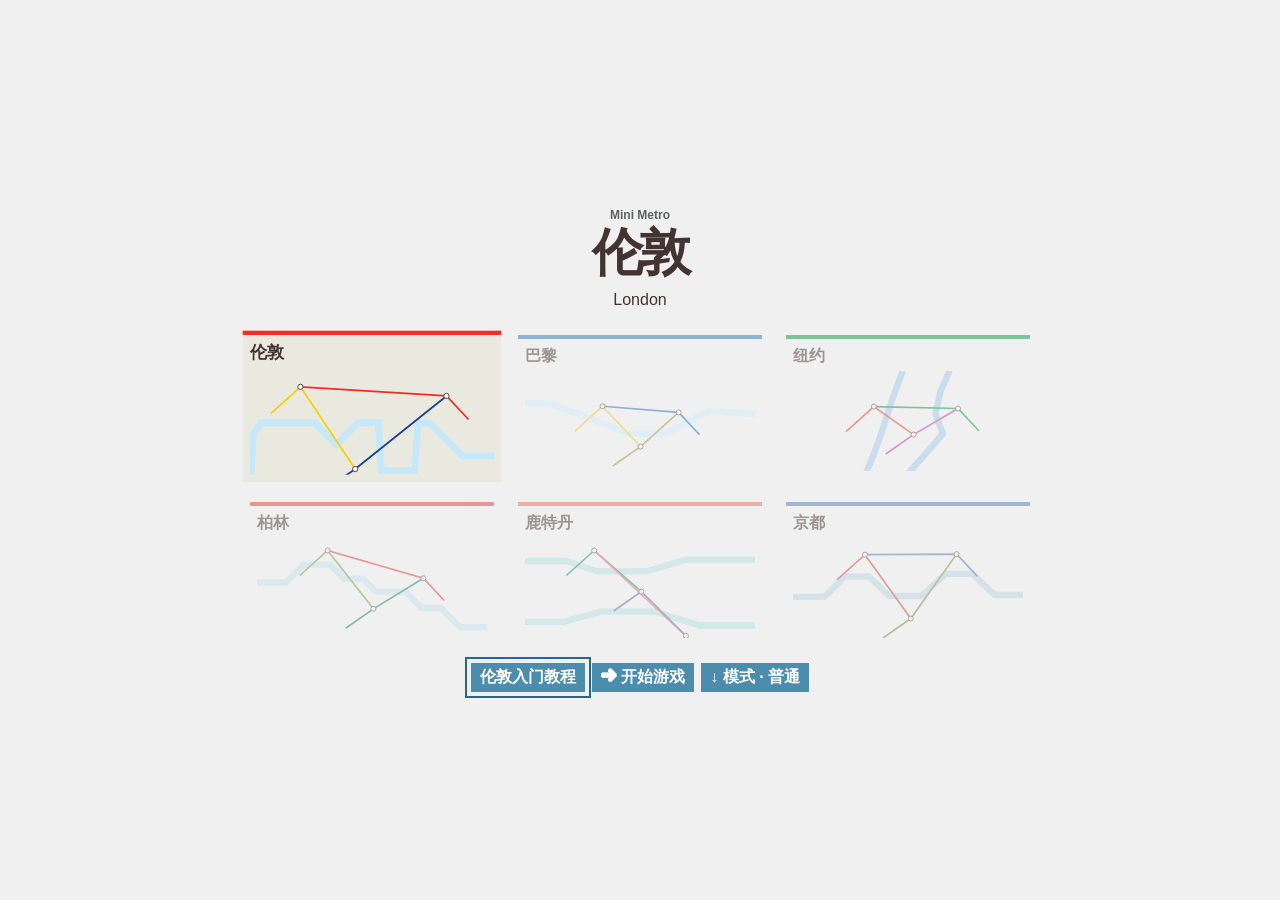
==== commit 27286fa7: "chore: sync single-file offline build with source files Update `Mini Metro.html` so the inlined `sty" ====
--- a/Mini Metro.html
+++ b/Mini Metro.html
@@ -1,3140 +1,3202 @@
-<!doctype html>
-<html lang="zh-CN">
-<head>
-<meta charset="utf-8">
-<meta name="viewport" content="width=device-width, initial-scale=1">
-<link rel="icon" href="data:,">
-<title>模拟地铁</title>
-<style>
-:root {
-  color-scheme: light;
-  --paper: #f5f5ef;
-  --ink: #292f30;
-  --muted: #5b6261;
-  --blue: #4c8cad;
-  font: 16px Arial, "Microsoft YaHei", sans-serif;
-}
-* { box-sizing: border-box }
-[hidden] { display: none !important }
-body { margin: 0; background: var(--paper); color: var(--ink) }
-main { height: 100vh; height: 100dvh; position: relative; overflow: hidden }
-canvas { display: block; width: 100%; height: 100%; touch-action: none; cursor: crosshair }
-.symbols,.sr-only { position: absolute; width: 1px; height: 1px; clip-path: inset(50%); overflow: hidden }
-button { padding: 0; border: 0; background: none; color: inherit; cursor: pointer; font: inherit }
-button:disabled { cursor: default }
-button:focus-visible { outline: 2px solid #21688a; outline-offset: 4px }
-header { position: absolute; right: 18px; top: 10px }
-.stats { display: flex; align-items: center; gap: 6px; font-size: 13px; font-weight: 700 }
-.stats > svg { width: 20px; height: 20px; fill: currentColor; margin-right: 5px }
-#day { white-space: nowrap }
-#clockControls { position: relative }
-#clock { display: block; position: relative; width: 36px; height: 36px; border-radius: 50%; border: 3px solid var(--ink); background: repeating-conic-gradient(from -1deg,var(--ink) 0 2deg,transparent 2deg 30deg) }
-#clock::before { content: ''; position: absolute; inset: 3px; border-radius: 50%; background: var(--paper) }
-#clock::after { content: ''; position: absolute; left: calc(50% - 1px); top: 4px; width: 2px; height: calc(50% - 4px); transform-origin: center bottom; transform: rotate(var(--clock-angle,0deg)); background: var(--ink) }
-#time { position: absolute; top: 100%; right: 0; display: grid; justify-items: center; z-index: 1 }
-#time button { color:var(--ink); width:36px; height:28px; white-space:nowrap }
-#time button[aria-pressed=true] { opacity:.48 }
-footer { position: absolute; bottom: 15px; left: 0; right: 0; pointer-events: none; text-align: center }
-#hint { display: inline-block; margin: 0 0 7px; padding: 2px 6px; font-size: 12px; color: var(--muted); background: color-mix(in srgb,var(--paper) 86%,transparent) }
-.toolbar,#vehicles,nav { display: flex; align-items: center; justify-content: center; gap: clamp(6px,1vw,13px) }
-.toolbar { position:relative; width:max-content; margin:auto; gap:clamp(10px,2vw,26px); transition:transform .25s ease,opacity .25s ease,visibility .25s }
-#toolbarToggle { display:block; position:relative; z-index:1; width:24px; height:20px; margin:auto; pointer-events:auto; transition:transform .25s ease }
-#toolbarToggle::before { content:''; display:block; width:9px; height:9px; margin:auto; border-radius:50%; background:#878483 }
-#toolbarToggle[aria-expanded=false] { transform:translateY(var(--line-slot)) }
-#toolbarToggle[aria-expanded=false] + .toolbar { transform:translateY(55px); opacity:0; visibility:hidden }
-@media(prefers-reduced-motion:reduce) { #toolbarToggle,.toolbar { transition:none } }
-.asset { display: inline-flex; position: relative; flex: 0 0 28px; align-items: center; justify-content: center; width: 28px; height: 28px; border-radius: 50%; color: white; background: #333837; pointer-events: auto }
-.asset:disabled,#crossings { background: #909790 }
-.asset[aria-pressed=true] { outline: 2px solid var(--ink); outline-offset: 3px }
-.asset svg { width: 21px; height: 21px; fill: currentColor }
-.asset span { position: absolute; left: 100%; top: -3px; color: var(--ink); font-size: 10px; font-weight: 700 }
-footer { --line-slot:clamp(22px,min(5.1vw,6.8vh),52px) }
-#lines { gap:0; position:relative }
-.line { pointer-events: auto; display: grid; place-items: center; flex: 0 0 var(--line-slot); width: var(--line-slot); height: var(--line-slot); border-radius: 50% }
-.line::before { content: ''; width: 40%; aspect-ratio: 1; border-radius: 50%; background: var(--line) }
-.line.built::before { width:80% }
-.line.focused::before { width:140%; z-index:1 }
-#remove { position:absolute; left:var(--remove-x); top:-6px; transform:translate(-50%,-50%); z-index:2; font-size:25px; font-weight:700 }
-.corner { position: absolute; bottom: 13px; left: 14px; font-size: 26px; line-height: 32px; font-weight: 700 }
-.corner.right { left: auto; right: 14px }
-.corner:disabled { opacity: .2 }
-dialog { color: var(--ink); border: 0; background: transparent; padding: 0; overflow: visible; max-width: 94vw; max-height: 95vh }
-dialog::backdrop { background: #f5f5ef78; backdrop-filter: blur(4px) }
-dialog #panel { padding: 12px; animation: enter .28s ease-out both }
-@keyframes enter { from { opacity: 0; transform: translateY(10px) } to { opacity: 1; transform: translateY(0) } }
-h2 { margin: 3px 0; font-size: clamp(26px,5vw,51px); line-height: 1.1; letter-spacing: -.06em }
-#kicker { font-size: 12px; font-weight: 700; color: var(--muted) }
-#description { margin: 5px 0 24px; line-height: 1.4 }
-#choices { display: flex; flex-wrap: wrap; gap: 12px; align-items: center }
-#choices button { padding: 4px 9px; background: var(--blue); color: white; font-weight: 700 }
-#choices button:hover { background: #28617e }
-
-dialog[data-kind=cities] { width: 100vw; height: 100dvh; max-width: none; max-height: none }
-dialog[data-kind=cities]::backdrop { background: var(--paper) }
-dialog[data-kind=cities] #panel { height: 100%; display: grid; align-content: center; justify-items: center; padding: 20px 0 }
-dialog[data-kind=cities] #choices { position: absolute; bottom: 28px; right: 28px; flex-direction: column; align-items: end; gap: 7px }
-#cityStrip { width: 100%; position: relative; display: flex; justify-content: center; gap: clamp(8px,3vw,42px) }
-#cityStrip::before { content: ''; position: absolute; top: 28px; width: 100%; height: 8px; background: #d9c962 }
-.city-option { width: min(22vw,240px); min-width:0; min-height:124px; padding:7px; text-align:left; position:relative; opacity:.48; background:var(--paper); border-top:4px solid var(--accent) }
-.city-option[aria-pressed=true] { opacity: 1; background: #e9e9df; transform: scale(1.06); z-index: 1 }
-.city-option span { display: block; font-weight: 700; margin-bottom: 4px }
-.city-option svg { display: block; width: 100%; aspect-ratio: 1.55 }
-@media(max-width:650px) {
-  header { right: 11px; top: 10px }
-  footer { bottom: 36px }
-  .corner { bottom: 5px }
-  .asset { width: 23px; height: 23px; flex-basis: 23px }
-  .asset svg { width: 17px; height: 17px }
-  dialog[data-kind=cities] #choices { right: 12px; bottom: 14px }
-}
-@media(prefers-reduced-motion:reduce) { dialog #panel { animation: none } }
-.asset { touch-action: none }
-#assetGhost { position: fixed; z-index: 2; left: -14px; top: -14px; pointer-events: none; opacity: .8 }
-dialog[data-kind=statistics] { width:100vw; height:100dvh; max-width:none; max-height:none }
-dialog[data-kind=statistics]::backdrop { background:#f5f5efe0; backdrop-filter:blur(6px) }
-dialog[data-kind=statistics] #panel { height:100%; padding:0; }
-dialog[data-kind=statistics] :is(#kicker,#description,#choices) { display:none }
-dialog[data-kind=statistics] #headline { position:absolute; width:1px; height:1px; overflow:hidden; clip-path:inset(50%) }
-#statistics { position:relative; height:100%; display:grid; grid-template-columns:max-content minmax(0,1fr); align-items:center; gap:clamp(18px,6vw,110px); padding:8vh 9vw 6vh 5vw }
-#statsBack { position:absolute; left:1.4vw; top:1.2vh; font-size:clamp(36px,4vw,70px); font-weight:900; line-height:1 }
-#metrics { display:grid; gap:clamp(6px,1.5vh,15px); border-right:2px solid #535451; padding-right:clamp(12px,3.6vw,66px) }
-#metrics button { display:flex; align-items:center; justify-content:end; gap:12px; white-space:nowrap; font-size:clamp(12px,1.35vw,22px) }
-#metrics button::after { content:''; width:clamp(12px,1.65vw,28px); height:clamp(12px,1.65vw,28px); border-radius:50%; background:#aaa9a3 }
-#metrics button[aria-pressed=true]::after { background:var(--metric) }
-#chart { display:block; width:100%; max-height:75vh; overflow:visible }
-@media(max-width:650px) {
-  #statistics { grid-template-columns:minmax(0,1fr); align-content:center; gap:20px; padding:40px 5vw 12px }
-  #metrics { display:flex; justify-content:center; flex-wrap:wrap; border:0; padding:0; gap:7px 12px }
-  #metrics button { gap:4px }
-  #chart { max-height:55vh }
-}
-dialog[data-kind=ended] { width:100vw; height:100dvh; max-width:none; max-height:none }
-dialog[data-kind=ended] #panel { height:100%; display:grid; align-content:center; justify-items:center }
-dialog[data-kind=ended] #choices { flex-direction:column; align-items:start; gap:4px }
-dialog[data-kind=ended] #choices button:last-child { position:absolute; bottom:2vh; right:2vw; min-width:34px; font-size:22px; padding:3px 7px }
-.line.locked { --line:#a2a19b; pointer-events:none }
-dialog[data-kind=upgrade] { width:min(94vw,510px); color:#2d2e2d }
-dialog[data-kind=upgrade]::backdrop { background:#f5f5ef45; backdrop-filter:none }
-main:has(dialog[data-kind=upgrade][open]) :is(canvas,header) { filter:blur(3px) }
-main:has(dialog[data-kind=upgrade][open]) #hint { visibility:hidden }
-dialog[data-kind=upgrade] #kicker:empty { display:none }
-dialog[data-kind=upgrade] #description { margin-bottom:clamp(18px,4vh,40px) }
-dialog[data-kind=upgrade] #choices { display:grid; grid-template-columns:1fr 1fr; gap:clamp(10px,4vw,35px); align-items:start }
-dialog[data-kind=upgrade] #choices button { display:grid; justify-items:center; align-content:start; gap:8px; color:inherit; background:none; padding:5px 2px; text-align:center }
-dialog[data-kind=upgrade] #choices strong { font-size:clamp(18px,2.4vw,30px); line-height:1.2 }
-.reward-description { font-size:clamp(12px,1.4vw,16px); font-weight:400 }
-.reward-icon { position:relative; display:grid; place-items:center; width:clamp(58px,8vw,90px); aspect-ratio:1; border-radius:50%; background:#2d2e2d; color:white }
-.reward-icon svg { width:65%; height:65%; fill:currentColor }
-.reward-count { position:absolute; left:102%; top:9%; color:#2d2e2d; font-size:clamp(18px,2.4vw,30px); font-weight:700 }
-dialog[data-kind=upgrade] #choices button:hover:not(:disabled) .reward-icon { outline:2px solid #2d2e2d; outline-offset:4px }
-dialog[data-kind=upgrade] #choices button:disabled { opacity:.44 }
-.reward-flight { position:fixed; z-index:2; pointer-events:none }
-dialog[data-kind=pause] #kicker:empty { display:none }
-dialog[data-kind=pause] #choices { flex-direction:column; align-items:start; gap:6px }
-:root.night { color-scheme:dark; --paper:#170e16; --ink:#f0e8e3; --muted:#cdc2bc; --blue:#326985 }
-.night #hint { background:color-mix(in srgb,var(--paper) 86%,transparent) }
-.night .asset { color:#f0e8e3; background:#514651 }
-.night .asset:disabled,.night #crossings { color:#261f26; background:#8c8684 }
-.night .line.locked { --line:#777271 }
-.night button:focus-visible { outline-color:#8ac4e5 }
-.night dialog::backdrop { background:#170e1685 }
-.night dialog[data-kind=cities]::backdrop { background:var(--paper) }
-.night .city-option[aria-pressed=true] { background:#312831 }
-.night #cityStrip::before { background:#8a7845 }
-.night dialog[data-kind=statistics]::backdrop { background:#170e16da }
-.night #metrics { border-color:#a69b96 }
-.night #metrics button[aria-pressed=true]::after,.night #chart { filter:brightness(1.35) }
-.night dialog[data-kind=upgrade] { color:var(--ink) }
-.night dialog[data-kind=upgrade]::backdrop { background:#170e1645 }
-.night .reward-icon { background:#ddd1ca; color:var(--paper) }
-.night .reward-count { color:var(--ink) }
-.night dialog[data-kind=upgrade] #choices button:hover:not(:disabled) .reward-icon { outline-color:var(--ink) }
-#time button:not([aria-pressed=true]) { opacity:.66 }
-#time button[aria-pressed=true] { box-shadow:inset 0 -2px #80b9d8 }
-:root[data-lesson="0"] header,:root[data-lesson="0"] .toolbar,:root[data-lesson="0"] #toolbarToggle,
-:root[data-lesson] .line.locked,:root[data-lesson] #vehicles,:root[data-lesson] #remove,
-:root[data-lesson]:not([data-lesson="4"]) #crossings { visibility:hidden }
-#scenicMeter { width:18px; height:18px; flex:none; border-radius:50%; border:1px solid var(--ink); background:conic-gradient(var(--ink) var(--progress,0%),transparent 0) }
-dialog[data-kind=ended] #choices button:nth-last-child(2) { position:absolute; bottom:2vh; right:calc(2vw + 40px); min-width:34px; font-size:22px; padding:3px 7px }
-dialog[data-kind=photo] { width:100vw; height:100dvh; max-width:none; max-height:none; background:var(--paper) }
-dialog[data-kind=photo] #panel { height:100%; padding:0 }
-dialog[data-kind=photo] :is(#kicker,#description,#choices) { display:none }
-dialog[data-kind=photo] #headline { position:absolute; width:1px; height:1px; overflow:hidden; clip-path:inset(50%) }
-#photo { height:100%; display:grid; place-items:center }
-#photoPreview { width:100%; height:100%; object-fit:contain; cursor:default }
-#photoBack { position:absolute; left:1.4vw; top:1.2vh; font-size:clamp(36px,4vw,70px); font-weight:900; line-height:1 }
-#photoControls { position:absolute; right:2vw; bottom:2vh; display:flex; align-items:center; gap:5px }
-#photoControls button { background:var(--blue); color:white; padding:6px 10px; font-weight:700 }
-#photoControls button[aria-pressed=true] { outline:2px solid var(--ink); outline-offset:2px }
-dialog[data-kind=ended] #choices button:nth-last-child(3) { position:absolute; bottom:2vh; right:calc(2vw + 80px); min-width:34px; font-size:22px; padding:3px 7px }
-dialog[data-kind=replay] { width:100vw; height:100dvh; max-width:none; max-height:none }
-dialog[data-kind=replay]::backdrop { background:transparent; backdrop-filter:none }
-dialog[data-kind=replay] #panel { height:100%; padding:0 }
-dialog[data-kind=replay] :is(#kicker,#description,#choices) { display:none }
-dialog[data-kind=replay] #headline { position:absolute; width:1px; height:1px; overflow:hidden; clip-path:inset(50%) }
-main:has(dialog[data-kind=replay][open]) > :is(header,footer,.corner) { visibility:hidden }
-#replayBack { position:absolute; left:1.4vw; top:1.2vh; font-size:clamp(36px,4vw,70px); font-weight:900; line-height:1 }
-#replayControls { position:absolute; bottom:2vh; left:50%; transform:translateX(-50%); width:min(94vw,540px); display:flex; gap:12px; align-items:center; padding:7px 12px; background:var(--paper) }
-#replayControls input { flex:1; min-width:0; accent-color:var(--blue) }
-#replayControls button { background:var(--blue); color:white; padding:5px 9px }
-#replayTime { white-space:nowrap }
-#replayControls { flex-wrap:wrap }
-#replayStatus:not(:empty) { width:100%; font-size:12px; text-align:right }
-#creativeEdit { display:block; margin:0 auto 9px; padding:4px 8px; pointer-events:auto; background:var(--paper); color:var(--ink); border:1px solid currentColor; font-size:12px }
-#creativeEdit[aria-pressed=true] { background:var(--ink); color:var(--paper) }
-dialog[data-kind=creative] #choices button[aria-pressed=true] { outline:2px solid var(--ink); outline-offset:2px }
-</style>
-
-</head>
-<body>
-<main>
-  <canvas id="map" aria-label="地铁线路图"></canvas>
-  <svg class="symbols" aria-hidden="true" xmlns="http://www.w3.org/2000/svg">
-    <symbol id="person" viewBox="0 0 24 24"><circle cx="15" cy="4" r="2.2"/><path d="m14 8-4 6 4 2-2 6m-2-8-3 5H3m10-10 4 5h4M9 9l3-2" fill="none" stroke="currentColor" stroke-width="2.5" stroke-linecap="round" stroke-linejoin="round"/></symbol>
-    <symbol id="locomotive" viewBox="0 0 24 24"><path d="M4 17V9h4V5h6v6h5v6zM16 8h3v4h-3z"/><circle cx="7" cy="18" r="2"/><circle cx="15" cy="18" r="2"/></symbol>
-    <symbol id="carriage" viewBox="0 0 24 24"><path d="M4 7h16v10H4z"/><path d="M7 10h3m2 0h5" fill="none" stroke="#777" stroke-width="1.5"/><circle cx="8" cy="18" r="2"/><circle cx="16" cy="18" r="2"/></symbol>
-    <symbol id="tunnel" viewBox="0 0 24 24"><path d="M5 19v-6a7 7 0 0 1 14 0v6M9 19v-6a3 3 0 0 1 6 0v6" fill="none" stroke="currentColor" stroke-width="2"/></symbol>
-    <symbol id="station" viewBox="0 0 24 24"><circle cx="12" cy="12" r="8" fill="none" stroke="currentColor" stroke-width="2"/><circle cx="12" cy="12" r="4" fill="none" stroke="currentColor" stroke-width="2"/></symbol>
-  </svg>
-  <header>
-    <h1 id="city" class="sr-only">伦敦</h1>
-    <div class="stats">
-      <span id="score" aria-label="已送达">0</span><svg aria-hidden="true"><use href="#person"/></svg>
-      <span id="scenicMeter" role="progressbar" aria-label="下一客运里程碑" aria-valuemin="0" aria-valuemax="100" hidden></span>
-      <span id="day">周一</span>
-      <div id="clockControls">
-        <button id="clock" type="button" aria-label="时间控制" aria-expanded="false" title="时间控制"></button>
-        <div id="time" hidden><button id="pause" aria-label="暂停" title="暂停（空格）">Ⅱ</button><button id="normalSpeed" aria-label="正常速度">▶</button><button id="speed" aria-label="双倍速度">▶▶</button></div>
-      </div>
-    </div>
-  </header>
-  <footer>
-    <p id="hint" aria-live="polite"></p>
-    <button id="creativeEdit" aria-pressed="false" hidden>编辑车站</button>
-    <button id="toolbarToggle" aria-label="显示或收起工具栏" aria-controls="toolbar" aria-expanded="true" aria-keyshortcuts="ArrowUp ArrowDown"></button>
-    <div class="toolbar" id="toolbar">
-      <div id="vehicles">
-        <button id="train" class="asset" aria-label="增加机车" title="给当前线路增加机车"><svg aria-hidden="true"><use href="#locomotive"/></svg><span id="trainCount"></span></button>
-        <button id="car" class="asset" aria-label="增加车厢" title="给当前线路增加车厢"><svg aria-hidden="true"><use href="#carriage"/></svg><span id="carCount"></span></button>
-        <button id="interchange" class="asset" aria-label="放置换乘站" title="升级车站容量"><svg aria-hidden="true"><use href="#station"/></svg><span id="interchangeCount"></span></button>
-      </div>
-      <nav id="lines" aria-label="选择线路">
-        <button id="remove" class="asset" aria-label="拆线" title="拆除当前线路" hidden>×</button>
-      </nav>
-      <div id="crossings" class="asset" aria-label="剩余过河通道" title="剩余过河通道"><svg aria-hidden="true"><use href="#tunnel"/></svg><span id="crossingCount"></span></div>
-    </div>
-  </footer>
-  <button id="menu" class="corner" aria-label="菜单" title="暂停菜单（Esc）">←</button>
-  <div id="assetGhost" class="asset" aria-hidden="true" hidden><svg><use href="#locomotive"/></svg></div>
-  <dialog id="screen" aria-labelledby="headline">
-    <div id="panel">
-      <small id="kicker">Mini Metro</small>
-      <h2 id="headline">伦敦</h2>
-      <p id="description"></p>
-      <div id="cityStrip" hidden></div>
-      <div id="choices"></div>
-      <div id="replay" hidden>
-        <button id="replayBack" aria-label="退出路网回放">←</button>
-        <div id="replayControls">
-          <button id="replayPlay">暂停回放</button><input id="replaySeek" type="range" min="0" value="0" step="1" aria-label="回放位置"><span id="replayTime"></span><button id="replayGif">保存 GIF</button><span id="replayStatus" role="status"></span>
-        </div>
-      </div>
-      <div id="photo" hidden>
-        <button id="photoBack" aria-label="退出照片模式">←</button>
-        <canvas id="photoPreview" role="img" aria-label="地铁图照片预览"></canvas>
-        <div id="photoControls"><button id="photoFrame" aria-pressed="false">城市边框</button><button id="photoSave">保存 PNG</button><span id="photoStatus" role="status"></span></div>
-      </div>
-      <div id="statistics" hidden>
-        <button id="statsBack" aria-label="返回结算">←</button>
-        <div id="metrics" aria-label="统计指标"></div>
-        <svg id="chart" viewBox="0 0 640 286" role="img" aria-label="本局各日运营趋势，各指标独立缩放"></svg>
-      </div>
-    </div>
-  </dialog>
-</main>
-<script>
-'use strict';
-
-const $ = id => document.getElementById(id);
-const canvas = $('map');
-let ctx = canvas.getContext('2d');
-const width = 960;
-const height = 570;
-let paper, water, ink, colors;
-let night=false;
-let colorblind=false;
-const colorblindColors=['#e69f00','#58b4e9','#199e69','#ddd101','#3b5798','#a32324','#b1a8b8'];
-const unit = .62; // 网页地图单位 = 原版单位 × 0.62，依据见 research/original-reverse-engineering.md
-const themes = {
-  London: {
-    day: {"paper": "#f0f0f0", "water": "#c5e8fa", "bank": "#64ccf5", "station": "#fafafa", "ink": "#443333", "colors": ["#fccf05", "#ed2e24", "#1c4094", "#079fdb", "#008b3b", "#f386a0", "#b05fff"]},
-    night: {"paper": "#303030", "water": "#537c90", "bank": "#4c6f7f", "station": "#2e2e2e", "ink": "#dcdcdc", "colors": ["#fec909", "#e95129", "#2b61a9", "#3ca3d5", "#388931", "#f593af", "#8e552b"]},
-    bankWidth: 3.72, stationWidth: 3.72,
-  },
-  Paris: {
-    day: {"paper": "#fffded", "water": "#d4edfa", "bank": "#6dc3de", "station": "#fafafa", "ink": "#443333", "colors": ["#f1c830", "#206db3", "#9b9a40", "#bb4d98", "#f68f4d", "#76c494", "#f59eb3"]},
-    night: {"paper": "#303030", "water": "#7ea7b6", "bank": "#4d7784", "station": "#2e2e2e", "ink": "#dcdcdc", "colors": ["#f1c830", "#206db3", "#9b9a40", "#bb4d98", "#f68f4d", "#76c494", "#f59eb3"]},
-    bankWidth: 3.72, stationWidth: 3.72,
-  },
-  NewYork: {
-    day: {"paper": "#f2e8d3", "water": "#9fc8eb", "bank": "#eee1c5", "station": "#fafafa", "ink": "#443333", "colors": ["#ee352e", "#00933c", "#b933ad", "#2850ad", "#ff6319", "#fccc0a", "#996633"]},
-    night: {"paper": "#2e3032", "water": "#415b74", "bank": "#2b2c2c", "station": "#222424", "ink": "#d9dcdf", "colors": ["#ee352e", "#00933c", "#b933ad", "#2850ad", "#ff6319", "#fccc0a", "#996633"]},
-    bankWidth: 1.24, stationWidth: 2.48,
-  },
-  Berlin: {
-    day: {paper:'#f4f2ec',water:'#c4e2ed',bank:'#82bdd1',station:'#fafafa',ink:'#443333',
-      colors:['#6e9d3b','#da342c','#187f61','#e9b637','#855139','#775294','#2684ad']},
-    night: {paper:'#303030',water:'#547486',bank:'#476776',station:'#2e2e2e',ink:'#dcdcdc',
-      colors:['#92be57','#f06555','#46a78e','#edbf46','#be8a67','#a989cb','#57a5d0']},
-    bankWidth: 3.72, stationWidth: 3.72,
-  },
-};
-const londonMap = {
-  // 河道中线（宽 40）与 8 块城市区域，均为原版单位，y 轴朝上。每块区域：scale 为车站密度系数，w 为圆形、三角形、方形、特殊站
-  // 在该区域的出现权重，points 是 50 间距的候选格点（以 50 为单位），central 为中心区。
-  river: [[-1500,-578],[-1294,-578],[-894,-578],[-894,-358],[-524,-358],[-524,-106],[-466,-48],[-172,-48],[-54,-166],[64,-48],[176,-48],[176,-308],[376,-308],[376,-48],[458,-48],[638,-228],[2726,-228]],
-  areas: [
-    {central:false,scale:1.25,w:[1.0, 0.2, 0, 0.5],points:[1,-18,2,-18,3,-18,4,-18,5,-18,6,-18,7,-18,8,-18,9,-18,10,-18,11,-18,12,-18,13,-18,14,-18,15,-18,16,-18,17,-18,18,-18,19,-18,20,-18,21,-18,22,-18,23,-18,24,-18,25,-18,26,-18,27,-18,28,-18,29,-18,30,-18,1,-17,2,-17,3,-17,4,-17,5,-17,6,-17,7,-17,8,-17,9,-17,10,-17,11,-17,12,-17,13,-17,14,-17,15,-17,16,-17,17,-17,18,-17,19,-17,20,-17,21,-17,22,-17,23,-17,24,-17,25,-17,26,-17,27,-17,28,-17,29,-17,30,-17,1,-16,2,-16,3,-16,4,-16,5,-16,6,-16,7,-16,8,-16,9,-16,10,-16,11,-16,12,-16,13,-16,14,-16,15,-16,16,-16,17,-16,18,-16,19,-16,20,-16,21,-16,22,-16,23,-16,24,-16,25,-16,26,-16,27,-16,28,-16,29,-16,30,-16,1,-15,2,-15,3,-15,4,-15,5,-15,6,-15,7,-15,8,-15,9,-15,10,-15,11,-15,12,-15,13,-15,14,-15,15,-15,16,-15,17,-15,18,-15,19,-15,20,-15,21,-15,22,-15,23,-15,24,-15,25,-15,26,-15,27,-15,28,-15,29,-15,30,-15,1,-14,2,-14,3,-14,4,-14,5,-14,6,-14,7,-14,8,-14,9,-14,10,-14,11,-14,12,-14,13,-14,14,-14,15,-14,16,-14,17,-14,18,-14,19,-14,20,-14,21,-14,22,-14,23,-14,24,-14,25,-14,26,-14,27,-14,28,-14,29,-14,30,-14,1,-13,2,-13,3,-13,4,-13,5,-13,6,-13,7,-13,8,-13,9,-13,10,-13,11,-13,12,-13,13,-13,14,-13,15,-13,16,-13,17,-13,18,-13,19,-13,20,-13,21,-13,22,-13,23,-13,24,-13,25,-13,26,-13,27,-13,28,-13,29,-13,30,-13,1,-12,2,-12,3,-12,4,-12,5,-12,6,-12,7,-12,8,-12,9,-12,10,-12,11,-12,12,-12,13,-12,14,-12,15,-12,16,-12,17,-12,18,-12,19,-12,20,-12,21,-12,22,-12,23,-12,24,-12,25,-12,26,-12,27,-12,28,-12,29,-12,30,-12,6,-11,7,-11,8,-11,9,-11,10,-11,11,-11,12,-11,13,-11,14,-11,15,-11,16,-11,17,-11,18,-11,19,-11,20,-11,21,-11,22,-11,23,-11,24,-11,25,-11,26,-11,27,-11,28,-11,29,-11,30,-11,6,-10,7,-10,8,-10,9,-10,10,-10,11,-10,12,-10,13,-10,14,-10,15,-10,16,-10,17,-10,18,-10,19,-10,20,-10,21,-10,22,-10,23,-10,24,-10,25,-10,26,-10,27,-10,28,-10,29,-10,30,-10,6,-9,7,-9,8,-9,9,-9,10,-9,11,-9,12,-9,13,-9,14,-9,15,-9,16,-9,17,-9,18,-9,19,-9,20,-9,21,-9,22,-9,23,-9,24,-9,25,-9,26,-9,27,-9,28,-9,29,-9,30,-9,6,-8,7,-8,8,-8,9,-8,10,-8,11,-8,12,-8,13,-8,14,-8,15,-8,16,-8,17,-8,18,-8,19,-8,20,-8,21,-8,22,-8,23,-8,24,-8,25,-8,26,-8,27,-8,28,-8,29,-8,30,-8,9,-7,10,-7,11,-7,12,-7,13,-7,14,-7,15,-7,16,-7,17,-7,18,-7,19,-7,20,-7,21,-7,22,-7,23,-7,24,-7,25,-7,26,-7,27,-7,28,-7,29,-7,30,-7,9,-6,10,-6,11,-6,9,-5,10,-5,9,-4]},
-    {central:false,scale:1.25,w:[1.0, 0.1, 0, 0],points:[-25,-18,-24,-18,-23,-18,-22,-18,-21,-18,-20,-18,-19,-18,-18,-18,-17,-18,-16,-18,-15,-18,-14,-18,-13,-18,-12,-18,-11,-18,-10,-18,-9,-18,-8,-18,-7,-18,-6,-18,-5,-18,-4,-18,-3,-18,-2,-18,-1,-18,0,-18,-25,-17,-24,-17,-23,-17,-22,-17,-21,-17,-20,-17,-19,-17,-18,-17,-17,-17,-16,-17,-15,-17,-14,-17,-13,-17,-12,-17,-11,-17,-10,-17,-9,-17,-8,-17,-7,-17,-6,-17,-5,-17,-4,-17,-3,-17,-2,-17,-1,-17,0,-17,-25,-16,-24,-16,-23,-16,-22,-16,-21,-16,-20,-16,-19,-16,-18,-16,-17,-16,-16,-16,-15,-16,-14,-16,-13,-16,-12,-16,-11,-16,-10,-16,-9,-16,-8,-16,-7,-16,-6,-16,-5,-16,-4,-16,-3,-16,-2,-16,-1,-16,0,-16,-25,-15,-24,-15,-23,-15,-22,-15,-21,-15,-20,-15,-19,-15,-18,-15,-17,-15,-16,-15,-15,-15,-14,-15,-12,-15,-11,-15,-10,-15,-9,-15,-8,-15,-7,-15,-6,-15,-5,-15,-4,-15,-3,-15,-2,-15,-1,-15,0,-15,-25,-14,-24,-14,-23,-14,-22,-14,-21,-14,-20,-14,-19,-14,-18,-14,-17,-14,-16,-14,-15,-14,-14,-14,-13,-14,-12,-14,-11,-14,-10,-14,-9,-14,-8,-14,-7,-14,-6,-14,-5,-14,-4,-14,-3,-14,-2,-14,-1,-14,0,-14,-25,-13,-24,-13,-23,-13,-22,-13,-21,-13,-20,-13,-19,-13,-18,-13,-17,-13,-16,-13,-15,-13,-14,-13,-13,-13,-12,-13,-11,-13,-10,-13,-9,-13,-8,-13,-7,-13,-6,-13,-5,-13,-4,-13,-3,-13,-2,-13,-1,-13,0,-13,-16,-12,-15,-12,-14,-12,-13,-12,-12,-12,-11,-12,-10,-12,-9,-12,-8,-12,-7,-12,-6,-12,-5,-12,-4,-12,-3,-12,-2,-12,-1,-12,0,-12,-16,-11,-15,-11,-14,-11,-13,-11,-12,-11,-11,-11,-10,-11,-16,-10,-15,-10,-14,-10,-13,-10,-12,-10,-11,-10,-10,-10,-16,-9,-15,-9,-14,-9,-13,-9,-12,-9,-11,-9,-10,-9]},
-    {central:true,scale:0.952,w:[0.2, 1.0, 0, 0],points:[-9,-11,-8,-11,-7,-11,-6,-11,-5,-11,-4,-11,-3,-11,-2,-11,-1,-11,0,-11,1,-11,2,-11,3,-11,4,-11,5,-11,-9,-10,-8,-10,-7,-10,-6,-10,-5,-10,-4,-10,-3,-10,-2,-10,-1,-10,0,-10,1,-10,2,-10,3,-10,4,-10,5,-10,-9,-9,-8,-9,-7,-9,-6,-9,-5,-9,-4,-9,-3,-9,-2,-9,-1,-9,0,-9,1,-9,2,-9,3,-9,4,-9,5,-9,-9,-8,-8,-8,-7,-8,-6,-8,-5,-8,-4,-8,-3,-8,-2,-8,-1,-8,0,-8,1,-8,2,-8,3,-8,4,-8,5,-8,-9,-7,-8,-7,-7,-7,-6,-7,-5,-7,-4,-7,-3,-7,-2,-7,-1,-7,0,-7,1,-7,2,-7,-9,-6,-8,-6,-7,-6,-6,-6,-5,-6,-4,-6,-3,-6,-2,-6,-1,-6,0,-6,1,-6,2,-6,-9,-5,-8,-5,-7,-5,-6,-5,-5,-5,-4,-5,-3,-5,-2,-5,0,-5,1,-5,2,-5,-9,-4,-8,-4,-7,-4,-6,-4,-5,-4,-4,-4,-3,-4,1,-4,2,-4,-8,-3,-7,-3,-6,-3,-5,-3,-4,-3,2,-3]},
-    {central:true,scale:1.0,w:[1.0, 0.75, 0.2, 0.5],points:[5,-5,6,-5,5,-4,6,-4,5,-3,6,-3,13,-3,14,-3,15,-3,16,-3,17,-3,5,-2,6,-2,12,-2,13,-2,14,-2,15,-2,16,-2,17,-2,-1,-1,5,-1,6,-1,11,-1,12,-1,13,-1,14,-1,15,-1,16,-1,17,-1,-1,0,0,0,5,0,6,0,10,0,11,0,12,0,13,0,14,0,15,0,16,0,17,0,-1,1,0,1,1,1,2,1,3,1,4,1,5,1,6,1,7,1,8,1,9,1,10,1,11,1,12,1,13,1,14,1,15,1,16,1,17,1,-1,2,0,2,1,2,2,2,3,2,4,2,5,2,6,2,7,2,8,2,9,2,10,2,11,2,12,2,13,2,14,2,15,2,16,2,17,2,-1,3,0,3,1,3,2,3,3,3,4,3,5,3,6,3,7,3,8,3,9,3,10,3,11,3,12,3,13,3,14,3,15,3,16,3,17,3,-1,4,0,4,1,4,2,4,3,4,4,4,5,4,6,4,7,4,8,4,9,4,10,4,11,4,12,4,13,4,14,4,15,4,16,4,17,4,-1,5,0,5,1,5,2,5,3,5,4,5,5,5,6,5,7,5,8,5,9,5,10,5,11,5,12,5,13,5,14,5,15,5,16,5,17,5,-1,6,0,6,1,6,2,6,3,6,4,6,5,6,6,6,7,6,8,6,9,6,10,6,11,6,12,6,13,6,14,6,15,6,16,6,17,6,-1,7,0,7,1,7,2,7,3,7,4,7,5,7,6,7,7,7,8,7,9,7,10,7,11,7,12,7,13,7,14,7,15,7,16,7,17,7]},
-    {central:false,scale:1.25,w:[1.0, 0.5, 0, 1.0],points:[18,-3,19,-3,20,-3,21,-3,22,-3,23,-3,24,-3,25,-3,26,-3,27,-3,28,-3,29,-3,30,-3,18,-2,19,-2,20,-2,21,-2,22,-2,23,-2,24,-2,25,-2,26,-2,27,-2,28,-2,29,-2,30,-2,18,-1,19,-1,20,-1,21,-1,22,-1,23,-1,24,-1,25,-1,26,-1,27,-1,28,-1,29,-1,30,-1,18,0,19,0,20,0,21,0,22,0,23,0,24,0,25,0,26,0,27,0,28,0,29,0,30,0,18,1,19,1,20,1,21,1,22,1,23,1,24,1,25,1,26,1,27,1,28,1,29,1,30,1,18,2,19,2,20,2,21,2,22,2,23,2,24,2,25,2,26,2,27,2,28,2,29,2,30,2,18,3,19,3,20,3,21,3,22,3,23,3,24,3,25,3,26,3,27,3,28,3,29,3,30,3,18,4,19,4,20,4,21,4,22,4,23,4,24,4,25,4,26,4,27,4,28,4,29,4,30,4,18,5,19,5,20,5,21,5,22,5,23,5,24,5,25,5,26,5,27,5,28,5,29,5,30,5,18,6,19,6,20,6,21,6,22,6,23,6,24,6,25,6,26,6,27,6,28,6,29,6,30,6,18,7,19,7,20,7,21,7,22,7,23,7,24,7,25,7,26,7,27,7,28,7,29,7,30,7,2,8,3,8,4,8,5,8,6,8,7,8,8,8,9,8,10,8,11,8,12,8,13,8,14,8,15,8,16,8,17,8,18,8,19,8,20,8,21,8,22,8,23,8,24,8,25,8,26,8,27,8,28,8,29,8,30,8,2,9,3,9,4,9,5,9,6,9,7,9,8,9,9,9,10,9,11,9,12,9,13,9,14,9,15,9,16,9,17,9,18,9,19,9,20,9,21,9,22,9,23,9,24,9,25,9,26,9,27,9,28,9,29,9,30,9,2,10,3,10,4,10,5,10,6,10,7,10,8,10,9,10,10,10,11,10,12,10,13,10,14,10,15,10,16,10,17,10,18,10,19,10,20,10,21,10,22,10,23,10,24,10,25,10,26,10,27,10,28,10,29,10,30,10,2,11,3,11,4,11,5,11,6,11,7,11,8,11,9,11,10,11,11,11,12,11,13,11,14,11,15,11,16,11,17,11,18,11,19,11,20,11,21,11,22,11,23,11,24,11,25,11,26,11,27,11,28,11,29,11,30,11,2,12,3,12,4,12,5,12,6,12,7,12,8,12,9,12,10,12,11,12,12,12,13,12,14,12,15,12,16,12,17,12,18,12,19,12,20,12,21,12,22,12,23,12,24,12,25,12,26,12,27,12,28,12,29,12,30,12,2,13,3,13,4,13,5,13,6,13,7,13,8,13,9,13,10,13,11,13,12,13,13,13,14,13,15,13,16,13,17,13,18,13,19,13,20,13,21,13,22,13,23,13,24,13,25,13,26,13,27,13,28,13,29,13,30,13,2,14,3,14,4,14,5,14,6,14,7,14,8,14,9,14,10,14,11,14,12,14,13,14,14,14,15,14,16,14,17,14,18,14,19,14,20,14,21,14,22,14,23,14,24,14,25,14,26,14,27,14,28,14,29,14,30,14,2,15,3,15,4,15,5,15,6,15,7,15,8,15,9,15,10,15,11,15,12,15,13,15,14,15,15,15,16,15,17,15,18,15,19,15,20,15,21,15,22,15,23,15,24,15,25,15,26,15,27,15,28,15,29,15,30,15,2,16,3,16,4,16,5,16,6,16,7,16,8,16,9,16,10,16,11,16,12,16,13,16,14,16,15,16,16,16,17,16,18,16,19,16,20,16,21,16,22,16,23,16,24,16,25,16,26,16,27,16,28,16,29,16,30,16,2,17,3,17,4,17,5,17,6,17,7,17,8,17,9,17,10,17,11,17,12,17,13,17,14,17,15,17,16,17,17,17,18,17,19,17,20,17,21,17,22,17,23,17,24,17,25,17,26,17,27,17,28,17,29,17,30,17,2,18,3,18,4,18,5,18,6,18,7,18,8,18,9,18,10,18,11,18,12,18,13,18,14,18,15,18,16,18,17,18,18,18,19,18,20,18,21,18,22,18,23,18,24,18,25,18,26,18,27,18,28,18,29,18,30,18,2,19,3,19,4,19,5,19,6,19,7,19,8,19,9,19,10,19,11,19,12,19,13,19,14,19,15,19,16,19,17,19,18,19,19,19,20,19,21,19,22,19,23,19,24,19,25,19,26,19,27,19,28,19,29,19,30,19,2,20,3,20,4,20,5,20,6,20,7,20,8,20,9,20,10,20,11,20,12,20,13,20,14,20,15,20,16,20,17,20,18,20,19,20,20,20,21,20,22,20,23,20,24,20,25,20,26,20,27,20,28,20,29,20,30,20,2,21,3,21,4,21,5,21,6,21,7,21,8,21,9,21,10,21,11,21,12,21,13,21,14,21,15,21,16,21,17,21,18,21,19,21,20,21,21,21,22,21,23,21,24,21,25,21,26,21,27,21,28,21,29,21,30,21,2,22,3,22,4,22,5,22,6,22,7,22,8,22,9,22,10,22,11,22,12,22,13,22,14,22,15,22,16,22,17,22,18,22,19,22,20,22,21,22,22,22,23,22,24,22,25,22,26,22,27,22,28,22,29,22,30,22,2,23,3,23,4,23,5,23,6,23,7,23,8,23,9,23,10,23,11,23,12,23,13,23,14,23,15,23,16,23,17,23,18,23,19,23,20,23,21,23,22,23,23,23,24,23,25,23,26,23,27,23,28,23,29,23,30,23,2,24,3,24,4,24,5,24,6,24,7,24,8,24,9,24,10,24,11,24,12,24,13,24,14,24,15,24,16,24,17,24,18,24,19,24,20,24,21,24,22,24,23,24,24,24,25,24,26,24,27,24,28,24,29,24,30,24]},
-    {central:false,scale:1.333,w:[1.0, 0.5, 0, 1.0],points:[-27,8,-26,8,-25,8,-24,8,-23,8,-22,8,-21,8,-20,8,-19,8,-18,8,-17,8,-16,8,-15,8,-14,8,-13,8,-12,8,-11,8,-10,8,-9,8,-8,8,-7,8,-6,8,-5,8,-4,8,-3,8,-2,8,-1,8,0,8,1,8,-27,9,-26,9,-25,9,-24,9,-23,9,-22,9,-21,9,-20,9,-19,9,-18,9,-17,9,-16,9,-15,9,-14,9,-13,9,-12,9,-11,9,-10,9,-9,9,-8,9,-7,9,-6,9,-5,9,-4,9,-3,9,-2,9,-1,9,0,9,1,9,-27,10,-26,10,-25,10,-24,10,-23,10,-22,10,-21,10,-20,10,-19,10,-18,10,-17,10,-16,10,-15,10,-14,10,-13,10,-12,10,-11,10,-10,10,-9,10,-8,10,-7,10,-6,10,-5,10,-4,10,-3,10,-2,10,-1,10,0,10,1,10,-27,11,-26,11,-25,11,-24,11,-23,11,-22,11,-21,11,-20,11,-19,11,-18,11,-17,11,-16,11,-15,11,-14,11,-13,11,-12,11,-11,11,-10,11,-9,11,-8,11,-7,11,-6,11,-5,11,-4,11,-3,11,-2,11,-1,11,0,11,1,11,-27,12,-26,12,-25,12,-24,12,-23,12,-22,12,-21,12,-20,12,-19,12,-18,12,-17,12,-16,12,-15,12,-14,12,-13,12,-12,12,-11,12,-10,12,-9,12,-8,12,-7,12,-6,12,-5,12,-4,12,-3,12,-2,12,-1,12,0,12,1,12,-27,13,-26,13,-25,13,-24,13,-23,13,-22,13,-21,13,-20,13,-19,13,-18,13,-17,13,-16,13,-15,13,-14,13,-13,13,-12,13,-11,13,-10,13,-9,13,-8,13,-7,13,-6,13,-5,13,-4,13,-3,13,-2,13,-1,13,0,13,1,13,-27,14,-26,14,-25,14,-24,14,-23,14,-22,14,-21,14,-20,14,-19,14,-18,14,-17,14,-16,14,-15,14,-14,14,-13,14,-12,14,-11,14,-10,14,-9,14,-8,14,-7,14,-6,14,-5,14,-4,14,-3,14,-2,14,-1,14,0,14,1,14,-27,15,-26,15,-25,15,-24,15,-23,15,-22,15,-21,15,-20,15,-19,15,-18,15,-17,15,-16,15,-15,15,-14,15,-13,15,-12,15,-11,15,-10,15,-9,15,-8,15,-7,15,-6,15,-5,15,-4,15,-3,15,-2,15,-1,15,0,15,1,15,-27,16,-26,16,-25,16,-24,16,-23,16,-22,16,-21,16,-20,16,-19,16,-18,16,-17,16,-16,16,-15,16,-14,16,-13,16,-12,16,-11,16,-10,16,-9,16,-8,16,-7,16,-6,16,-5,16,-4,16,-3,16,-2,16,-1,16,0,16,1,16,-27,17,-26,17,-25,17,-24,17,-23,17,-22,17,-21,17,-20,17,-19,17,-18,17,-17,17,-16,17,-15,17,-14,17,-13,17,-12,17,-11,17,-10,17,-9,17,-8,17,-7,17,-6,17,-5,17,-4,17,-3,17,-2,17,-1,17,0,17,1,17,-27,18,-26,18,-25,18,-24,18,-23,18,-22,18,-21,18,-20,18,-19,18,-18,18,-17,18,-16,18,-15,18,-14,18,-13,18,-12,18,-11,18,-10,18,-9,18,-8,18,-7,18,-6,18,-5,18,-4,18,-3,18,-2,18,-1,18,0,18,1,18,-27,19,-26,19,-25,19,-24,19,-23,19,-22,19,-21,19,-20,19,-19,19,-18,19,-17,19,-16,19,-15,19,-14,19,-13,19,-12,19,-11,19,-10,19,-9,19,-8,19,-7,19,-6,19,-5,19,-4,19,-3,19,-2,19,-1,19,0,19,1,19,-27,20,-26,20,-25,20,-24,20,-23,20,-22,20,-21,20,-20,20,-19,20,-18,20,-17,20,-16,20,-15,20,-14,20,-13,20,-12,20,-11,20,-10,20,-9,20,-8,20,-7,20,-6,20,-5,20,-4,20,-3,20,-2,20,-1,20,0,20,1,20,-27,21,-26,21,-25,21,-24,21,-23,21,-22,21,-21,21,-20,21,-19,21,-18,21,-17,21,-16,21,-15,21,-14,21,-13,21,-12,21,-11,21,-10,21,-9,21,-8,21,-7,21,-6,21,-5,21,-4,21,-3,21,-2,21,-1,21,0,21,1,21,-27,22,-26,22,-25,22,-24,22,-23,22,-22,22,-21,22,-20,22,-19,22,-18,22,-17,22,-16,22,-15,22,-14,22,-13,22,-12,22,-11,22,-10,22,-9,22,-8,22,-7,22,-6,22,-5,22,-4,22,-3,22,-2,22,-1,22,0,22,1,22,-27,23,-26,23,-25,23,-24,23,-23,23,-22,23,-21,23,-20,23,-19,23,-18,23,-17,23,-16,23,-15,23,-14,23,-13,23,-12,23,-11,23,-10,23,-9,23,-8,23,-7,23,-6,23,-5,23,-4,23,-3,23,-2,23,-1,23,0,23,1,23,-27,24,-26,24,-25,24,-24,24,-23,24,-22,24,-21,24,-20,24,-19,24,-18,24,-17,24,-16,24,-15,24,-14,24,-13,24,-12,24,-11,24,-10,24,-9,24,-8,24,-7,24,-6,24,-5,24,-4,24,-3,24,-2,24,-1,24,0,24,1,24]},
-    {central:false,scale:0.909,w:[0.2, 1.0, 0.4, 0.5],points:[-25,-10,-24,-10,-23,-10,-22,-10,-21,-10,-20,-10,-25,-9,-24,-9,-23,-9,-22,-9,-21,-9,-20,-9,-25,-8,-24,-8,-23,-8,-22,-8,-21,-8,-20,-8,-25,-7,-24,-7,-23,-7,-22,-7,-21,-7,-20,-7,-25,-6,-24,-6,-23,-6,-22,-6,-21,-6,-20,-6,-25,-5,-24,-5,-23,-5,-22,-5,-21,-5,-20,-5,-19,-5,-18,-5,-17,-5,-16,-5,-15,-5,-14,-5,-13,-5,-12,-5,-25,-4,-24,-4,-23,-4,-22,-4,-21,-4,-20,-4,-19,-4,-18,-4,-17,-4,-16,-4,-15,-4,-14,-4,-13,-4,-12,-4,-26,-3,-25,-3,-24,-3,-23,-3,-22,-3,-21,-3,-20,-3,-19,-3,-18,-3,-17,-3,-16,-3,-15,-3,-14,-3,-13,-3,-12,-3,-27,-2,-26,-2,-25,-2,-24,-2,-23,-2,-22,-2,-21,-2,-20,-2,-19,-2,-18,-2,-17,-2,-16,-2,-15,-2,-14,-2,-13,-2,-12,-2,-27,-1,-26,-1,-25,-1,-24,-1,-23,-1,-22,-1,-21,-1,-20,-1,-19,-1,-18,-1,-17,-1,-16,-1,-15,-1,-14,-1,-13,-1,-12,-1,-27,0,-26,0,-25,0,-24,0,-23,0,-22,0,-21,0,-20,0,-19,0,-18,0,-17,0,-16,0,-15,0,-14,0,-13,0,-12,0,-27,1,-26,1,-25,1,-24,1,-23,1,-22,1,-21,1,-20,1,-19,1,-18,1,-17,1,-16,1,-15,1,-14,1,-13,1,-12,1,-27,2,-26,2,-25,2,-24,2,-23,2,-22,2,-21,2,-20,2,-19,2,-18,2,-17,2,-16,2,-15,2,-14,2,-13,2,-12,2,-27,3,-26,3,-25,3,-24,3,-23,3,-22,3,-21,3,-20,3,-19,3,-18,3,-17,3,-16,3,-15,3,-14,3,-13,3,-12,3,-27,4,-26,4,-25,4,-24,4,-23,4,-22,4,-21,4,-20,4,-19,4,-18,4,-17,4,-16,4,-15,4,-14,4,-13,4,-12,4,-27,5,-26,5,-25,5,-24,5,-23,5,-22,5,-21,5,-20,5,-19,5,-18,5,-17,5,-16,5,-15,5,-14,5,-13,5,-12,5,-27,6,-26,6,-25,6,-24,6,-23,6,-22,6,-21,6,-20,6,-19,6,-18,6,-17,6,-16,6,-15,6,-14,6,-13,6,-12,6,-27,7,-26,7,-25,7,-24,7,-23,7,-22,7,-21,7,-20,7,-19,7,-18,7,-17,7,-16,7,-15,7,-14,7,-13,7,-12,7]},
-    {central:true,scale:0.87,w:[0, 0.4, 1.0, 0.75],points:[-11,0,-2,0,-11,1,-10,1,-9,1,-8,1,-7,1,-6,1,-5,1,-4,1,-3,1,-2,1,-11,2,-10,2,-9,2,-8,2,-7,2,-6,2,-5,2,-4,2,-3,2,-2,2,-11,3,-10,3,-9,3,-8,3,-7,3,-6,3,-5,3,-4,3,-3,3,-2,3,-11,4,-10,4,-9,4,-8,4,-7,4,-6,4,-5,4,-4,4,-3,4,-2,4,-11,5,-10,5,-9,5,-8,5,-7,5,-6,5,-5,5,-4,5,-3,5,-2,5,-11,6,-10,6,-9,6,-8,6,-7,6,-6,6,-5,6,-4,6,-3,6,-2,6,-11,7,-10,7,-9,7,-8,7,-7,7,-6,7,-5,7,-4,7,-3,7,-2,7]},
-  ],
-};
-const londonOrigin = [150,-50]; // 原版坐标 (150,-50) 对应网页画面中心 (480,285)
-const londonWeb = ([x,y]) => ({x:480+(x-londonOrigin[0])*unit, y:285-(y-londonOrigin[1])*unit});
-// shortcut: 河道的直角拐点画成 11 像素宽的陡斜段，使河道仍是 y=f(x)，沿用现有过河判定。
-const londonRiver = londonMap.river.map(londonWeb).reduce((out,point) => {
-  const last=out.at(-1);
-  out.push([last && point.x<=last[0] ? last[0]+11 : point.x,point.y]);
-  return out;
-},[]);
-const londonStart = [[-250,150],[50,-300],[550,100]].map(point => {const {x,y}=londonWeb(point);return [x,y];});
-const londonGrid = londonMap.areas.flatMap(({central},area) => {
-  const cells=[], {points}=londonMap.areas[area];
-  for (let i=0;i<points.length;i+=2) cells.push({...londonWeb([points[i]*50,points[i+1]*50]),central,area});
-  return cells;
-});
-// 起始站所在区域的密度系数；站点不在格点上时取 1。
-const londonScale = (x,y) => londonMap.areas[londonGrid.find(cell => cell.x===x && cell.y===y)?.area]?.scale ?? 1;
-const cities = {
-  London: {name:'伦敦', real:true, bandHalf:20*unit, zoomEnd:.5, zoomSpan:960, river:londonRiver, start:londonStart},
-  Paris: {name:'巴黎', stationCapacity:4, stationGap:22.4, stationSpacingScale:.8,
-    river:[[0,217],[149,215],[278,265],[438,326],[565,326],[727,243],[960,260]], start:[[340,227],[477,372],[614,249]]},
-  NewYork: {name:'纽约', vertical:true, river:[[0,485],[100,456],[200,419],[300,387],[400,352],[500,310],[570,279]],
-    eastRiver:[[0,668],[85,630],[175,592],[255,574],[325,601],[415,524],[485,461],[570,395]], start:[[352,228],[495,329],[655,235]]},
-  Berlin: {name:'柏林', startingCrossings:2, crossingReward:1,
-    river:[[0,260],[165,260],[229,196],[324,196],[375,247],[443,247],[489,293],[595,293],[654,352],[722,352],[791,421],[960,421]],
-    start:[[315,145],[480,355],[660,245]]},
-};
-const days = ['一','二','三','四','五','六','日'];
-const types = ['圆形','三角形','方形','菱形','星形','五边形','十字形'];
-// 原版数值取自 Unity 构建：Constants 类的 const 字段（IL2CPP 元数据）和 Default 配置的机车参数。
-// 原版配置里的线宽为 6，网页同位置为 3.72，所以网页地图单位 = 原版单位 × 0.62。
-const dayDuration = 20;
-const weekDuration = dayDuration*7;
-const departureDelay = .8, interchangeLoadScale = .5, interchangeScale = 1.35, spawnBoostCooldown = 6;
-let nextSpawnBoost = 0;
-const terminator = {length:54*unit, width:39.15*unit, bar:8.5*unit}, cornerRadius = 24*unit;
-// 车厢 26 宽（DEFAULT_RAILCAR_WIDTH）、沿轨约 39 长，车内乘客 0.75 倍、间距 13。
-// 长度和车厢中心距按原版截图量得（约 39 与 45.5），是估计值，RAILCAR_SPACING=32.5 与截图对不上。
-const routeWidth = 12*unit, railcar = {length:39*unit, width:26*unit, peep:.75, gap:13*unit}, railcarSpacing = 45.5*unit;
-const peepRadius = 15*unit/2, peepGap = {x:18*unit,y:20*unit}, peepOffset = {x:32*unit,y:10*unit};
-const stationSpacing = {central:180*unit, suburb:100*unit, centralRadius:150*unit};
-// 操作判定，取自原版 Constants：车站触控 50、缓冲 10，聚焦缓冲 20，手机缓冲 10，线路点击 10 和触控 25，
-// 终端点击 20 和触控 30，车厢触控扩展 20，拖动阈值 5 像素（Game.TouchMovementThreshold）。
-const reach = {
-  station:(50/2+10)*unit, focus:20*unit, phone:10*unit, route:10*unit+12*unit/2, routeTouch:25*unit+12*unit/2,
-  terminator:20*unit, terminatorTouch:30*unit, assetDrop:30*unit, car:(26/2+10)*unit, carTouch:(26/2+10+20)*unit, moveThreshold:5,
-};
-let touchInput = false;
-// 未连线提示：车站出现后 8 秒（UNCONNECTED_STATION_WARNING_TIMER）仍没接入线路，先出现几秒旋转的虚线圈，
-// 再出现一个越长越大的浅灰圆盘，最大约 7 倍站半径；按下或拖到某站时该站周围也是同样的虚线圈。
-// 圈与圆盘的大小、淡入时长按试玩构建的截图估算。
-const peepRows = 4;
-const unconnectedWarning = 8, attentionRing = 52*unit;
-// 操作提示，等待时间取自 TipSystem：没有线路时 5 秒无操作提示拖线，车站 10 秒没接入时提示延长线路。
-// 提示是深灰圆角胶囊，沿 45 度斜线排布：起点站的胶囊向左下，目标站的胶囊向右上（试玩构建）。
-// 胶囊尺寸与字号按截图估算，文字为中文。
-const tipTiming = {build:5, unconnected:10};
-// 常规局的乘客生成节奏。真实 Chrome 里逐秒截图，开局不连线时累计乘客约为 30 秒 6 位、60 秒 15 位、100 秒 32 位，
-// 此前的节奏（3.2）约快 1.7 倍，放慢到 5.3 后与三个数据点相符；100 秒之后的速率没有测。
-const passengerPace = 5.3;
-let lastTouch = 0;
-const stationGrid = 50*unit, stationPreview = 20, stationPreviewRadius = 36*unit/2*.3, maxStations = 128;
-const trainTuning = {speed:130*unit, acceleration:55*unit, braking:110*unit};
-const scenicMilestones=[4,8,13,19,24,27,33,36,39,43,47,52,56,60,65,75,90];
-let recentTrips, scenicMilestone, nextEfficiency;
-const overloadLimit = 45;
-const overloadGrace = 2, weekGrace = 5;
-let menuCity = 'London', menuMode = 'normal';
-const modes=['normal','endless','extreme','creative'];
-const modeNames={normal:'普通',endless:'无尽',extreme:'极限',creative:'创意'};
-const extremeGoals={
-  London:{score:1000,limit:1,label:'用至多 1 条通道送达 1,000 人',
-    count:() => lines.reduce((total,route) => total+crossings(route),0)},
-  Paris:{score:1300,limit:3,label:'用至多 3 条线路送达 1,300 人',
-    count:() => lines.filter(route => route.length).length},
-  NewYork:{score:1600,limit:2,label:'让方形站最多出现在 2 条线路上，并送达 1,600 人',
-    count:() => lines.filter(route => route.some(id => stations[id].type===2)).length},
-  Berlin:{score:1000,limit:1,label:'每条线路至多使用 1 台机车，并送达 1,000 人',
-    count:() => Math.max(...lines.map((_,line) => trains.filter(train => train.line===line).length))},
-};
-const unlockedExtreme=new Set();
-const berlinSources=['London','Paris','NewYork'];
-let berlinEarned=false;
-function berlinUnlocked() {
-  if (berlinEarned) return true;
-  try {
-    return localStorage.getItem('metro-city-berlin')==='unlocked' ||
-      berlinSources.some(city => ['normal','extreme'].some(mode => Number(localStorage.getItem('metro-best-'+city+'-'+mode))>=200));
-  } catch {return false;}
-}
-let eligibleExtreme=true, upcomingStation;
-let collapseStation = null, newBest = false;
-let replayFrames=[], replay=null;
-let lesson=null;
-let history, daily;
-const metrics = [
-  ['dailyTrips','每日送达','#139747','人'],
-  ['totalTrips','累计送达','#d72534','人'],
-  ['crowding','拥挤乘客','#d66a21','人'],
-  ['population','在途及候车乘客','#0875a9','人'],
-  ['stations','车站','#8456a2','站'],
-  ['track','轨道长度','#596978','地图单位'],
-  ['tripDistance','平均乘车距离','#006e66','地图单位'],
-  ['waiting','平均候车时间','#a74b76','秒'],
-  ['transfers','平均换乘次数','#8a6514','次'],
-  ['capacity','总运力','#3b7451','人'],
-  ['used','已用运力','#505997','人'],
-];
-let cityKey = 'London';
-let mode = 'normal';
-let stations, lines, trains, inventory;
-let edgeLines, retiring;
-let highlightUntil = 0;
-let focusedLine = null;
-let assetDrag = null, vehicleDrag=null;
-let time, nextStation, nextPassenger, week, score, paused, speed, phase, selected, drag;
-let view = {x:0,y:0,scale:1};
-let feedback = '';
-let feedbackUntil = 0;
-let lastFrame = 0;
-const savedGameKey='metro-saved-game-v1';
-let parkedGame=false;
-let parkedSaveWritten=false;
-let playing=false;
-
-function bestScore() {
-  try { return Number(localStorage.getItem('metro-best-' + cityKey + '-' + mode)) || 0; }
-  catch { return 0; }
-}
-
-function reset(key) {
-  cityKey = key;
-  const capacity=cities[key].stationCapacity ?? 6;
-  applyNight(night);
-  collapseStation = null;
-  lesson=null;
-  eligibleExtreme=true;
-  upcomingStation=undefined;
-  document.documentElement.removeAttribute('data-lesson');
-  $('city').textContent = cities[key].name;
-  stations = cities[key].start.map(([x,y], type) => cities[key].real
-    ? {x,y,type,waiting:[],pressure:0,capacity,born:-1,centrality:londonScale(x,y)}
-    : {x:x+Math.random()*32-16,y:y+Math.random()*12-6,type,waiting:[],pressure:0,capacity,born:-1});
-  lines = colors.map(() => []);
-  trains = [];
-  retiring = [];
-  highlightUntil = 0;
-  focusedLine = null;
-  setToolbarExpanded(true);
-  inventory = {lines:3, trains:3, cars:0, crossings:cities[key].startingCrossings ?? (key==='Paris' ? 4 : 3), interchanges:0};
-  if (mode==='creative') enableCreative();
-  time = score = selected = 0;
-  recentTrips=[];
-  scenicMilestone=0;
-  nextEfficiency=scenicMilestones[0];
-  history=[];
-  daily={trips:0, distance:0, waiting:0, transfers:0};
-  sampleStatistics();
-  scheduleIndex = specialsSpawned = 0; stationQueue = []; specialPool = []; stationGap = cities[key].stationGap ?? spawnSchedules[0].gap;
-  nextStation = stationGap/2; nextSpawnBoost = 0; lastTouch = 0;
-  nextPassenger = 3;
-  week = speed = 1;
-  paused = false;
-  phase = 'play';
-  drag = assetDrag = vehicleDrag = null;
-  feedback = '';
-  feedbackUntil = 0;
-  $('interchange').setAttribute('aria-pressed','false');
-  $('creativeEdit').setAttribute('aria-pressed','false');
-  $('time').hidden=true;
-  $('clock').setAttribute('aria-expanded','false');
-  rebuildTracks();
-  updateCamera();
-  replayFrames=[];
-  recordReplay();
-  updateLines();
-  updateHUD();
-}
-
-function waterways(city) { return city.eastRiver ? [city.river,city.eastRiver] : [city.river]; }
-
-function riverY(x,river) {
-  for (let i = 1; i < river.length; i++) {
-    const [bx, by] = river[i];
-    if (x <= bx) {
-      const [ax, ay] = river[i-1];
-      return ay + (by - ay) * Math.max(0,x-ax) / (bx - ax);
-    }
-  }
-  return river.at(-1)[1];
-}
-
-function waterDistance(point,city) {
-  if (city.real) {
-    let best=Infinity;
-    for (let i=1;i<city.river.length;i++) {
-      const [ax,ay]=city.river[i-1], [bx,by]=city.river[i];
-      const dx=bx-ax, dy=by-ay;
-      const t=Math.max(0,Math.min(1,((point.x-ax)*dx+(point.y-ay)*dy)/(dx*dx+dy*dy)));
-      best=Math.min(best,Math.hypot(point.x-ax-t*dx,point.y-ay-t*dy));
-    }
-    return best;
-  }
-  const position=riverCoordinates(point,city);
-  return Math.min(...waterways(city).map(river => Math.abs(position.y-riverY(position.x,river))));
-}
-
-function riverCoordinates(point,city) {
-  return city.vertical ? {x:point.y,y:point.x} : point;
-}
-
-// 两站之间的连线由一段直线和一段 45 度斜线组成。默认从左侧的站出发先走斜线；延长线路时，
-// 若给出进入方向，就选第一段与进入方向夹角更小的走法，使线路在车站处更平滑。
-// shortcut: 原版 ProximityToMatchIncomingDirection 为 65，网页没有这个距离门槛，总是取转角更小的一种。
-function pathBetween(a,b,incoming=null,bendChoice) {
-  const dx = b.x-a.x, dy = b.y-a.y, ax = Math.abs(dx), ay = Math.abs(dy);
-  const diagonal = Math.min(ax,ay), straight = Math.max(ax,ay)-diagonal;
-  const diagonalBend = {x:a.x + Math.sign(dx)*diagonal, y:a.y + Math.sign(dy)*diagonal};
-  if (!diagonal || !straight) return [a,diagonalBend,b];
-  const straightBend = ax>ay ? {x:a.x+Math.sign(dx)*straight,y:a.y} : {x:a.x,y:a.y+Math.sign(dy)*straight};
-  const leftFirst = !(a.x > b.x || (a.x === b.x && a.y > b.y));
-  let diagonalFirst = leftFirst;
-  if (incoming) {
-    const turn = bend => {
-      const length=distance(a,bend);
-      return (bend.x-a.x)*incoming.x/length+(bend.y-a.y)*incoming.y/length;
-    };
-    const gain = turn(diagonalBend)-turn(straightBend);
-    if (Math.abs(gain)>1e-6) diagonalFirst = gain>0;
-  }
-  return [a,(bendChoice ?? diagonalFirst) ? diagonalBend : straightBend,b];
-}
-
-function looped(route) {
-  return route.length >= 4 && route[0] === route.at(-1);
-}
-
-function routeSize(route) { return route.length - Number(looped(route)); }
-
-function stepIndex(route, stop, direction) {
-  const size = routeSize(route);
-  return looped(route) ? (stop+direction+size)%size : stop+direction;
-}
-
-function crossings(route,paths=route.length>1 ? linkPaths(route).forward : []) {
-  const city=cities[cityKey];
-  let total = 0;
-  for (let i=1;i<route.length;i++) {
-    const points=paths[i-1].map(p => riverCoordinates(p,city));
-    for (const river of waterways(city)) {
-      for (let k=1;k<points.length;k++) {
-        const from=points[k-1], to=points[k];
-        const breaks=river.map(([x]) => x).filter(x => x>Math.min(from.x,to.x) && x<Math.max(from.x,to.x));
-        if (from.x>to.x) breaks.reverse();
-        const signs=[from.y>=riverY(from.x,river),...breaks.map(x =>
-          from.y+(to.y-from.y)*(x-from.x)/(to.x-from.x)>=riverY(x,river)),to.y>=riverY(to.x,river)];
-        for (let j=1;j<signs.length;j++) if (signs[j]!==signs[j-1]) total++;
-      }
-    }
-  }
-  return total;
-}
-
-function edgeKey(a,b) { return Math.min(a,b)+'/'+Math.max(a,b); }
-
-function indexTracks(routes) {
-  const edges=new Map();
-  routes.forEach((route,line) => {
-    for (let i=1;i<route.length;i++) {
-      const key=edgeKey(route[i-1],route[i]);
-      const group=edges.get(key) ?? [];
-      group.push(line);
-      edges.set(key,group);
-    }
-  });
-  return edges;
-}
-
-function rebuildTracks() {
-  edgeLines=indexTracks(lines);
-  trains.forEach(train => {delete train.approach;});
-}
-
-function notify(message) {
-  feedback = message;
-  feedbackUntil = performance.now() + 4000;
-  updateHUD();
-}
-
-function usedCrossings(replace=-1, replacement=[], pending=retiring) {
-  return lines.reduce((total, old, line) => {
-    const route=line===replace ? replacement : old;
-    const occupied = new Set();
-    for (let i=1;i<route.length;i++) occupied.add(edgeKey(route[i-1],route[i]));
-    total+=crossings(route);
-    for (const train of pending) {
-      if (train.line!==line) continue;
-      const key=edgeKey(train.from,train.to);
-      if (occupied.has(key)) continue;
-      occupied.add(key);
-      total+=crossings([train.from,train.to],[train.points]);
-    }
-    return total;
-  },0);
-}
-
-function passenger(type) {
-  return {type, queuedAt:time, waiting:0, distance:0, boardings:0};
-}
-
-// shortcut: 原版音效与配乐有版权，无法取得；这里用 Web Audio 合成近似的柔和五声音阶，要更接近原版需换成自带采样。
-let sound=true, audio;
-try {sound=localStorage.getItem('metro-sound')!=='false';} catch {}
-const pentatonic=[262,294,330,392,440,523,587,659];
-// 浏览器要求用户手势后才能出声：首次点击/按键时创建并恢复，之前的 tone 直接丢弃，避免恢复时积压齐响。
-function unlockAudio() {
-  try {
-    audio??=new AudioContext();
-    if (audio.state!=='running') audio.resume();
-  } catch {}
-}
-for (const type of ['pointerdown','keydown']) window.addEventListener(type,unlockAudio,{capture:true});
-function tone(freq,delay=0,length=.6,volume=.06) {
-  if (!sound || audio?.state!=='running') return;
-  try {
-    const t=audio.currentTime+delay, osc=audio.createOscillator(), gain=audio.createGain();
-    osc.frequency.value=freq;
-    gain.gain.setValueAtTime(0,t);
-    gain.gain.linearRampToValueAtTime(volume,t+.01);
-    gain.gain.exponentialRampToValueAtTime(.0001,t+length);
-    osc.connect(gain).connect(audio.destination);
-    osc.start(t);osc.stop(t+length);
-  } catch {}
-}
-// shortcut: 背景音是随机的长音垫（只在 simulate 运行时发声，暂停即静音），不是原版那样的编曲。
-let nextAmbient=0;
-function ambient() {
-  const now=performance.now();
-  if (now<nextAmbient) return;
-  nextAmbient=now+2500+Math.random()*3500;
-  // 不降八度：笔记本扬声器几乎放不出 200Hz 以下，之前听不到就是这个原因。
-  const f=pentatonic[Math.random()*5|0];
-  tone(f,0,5,.04);
-  if (Math.random()<.5) tone(f*1.5,.5,5,.025);
-}
-const chord=(notes,gap,length,volume) => notes.forEach((f,i) => tone(f,i*gap,length,volume));
-const cues={
-  station:() => chord([196,262],.12,.8,.05),
-  line:() => chord([330,392,523],.07,.5,.05),
-  extend:() => tone(440,0,.3,.04),
-  shorten:() => tone(330,0,.3,.04),
-  remove:() => chord([392,294,220],.07,.4,.05),
-  place:() => chord([523,659],.08,.4,.05),
-  step:() => chord([440,587],.09,.4,.04),
-  reward:() => chord([392,523,659,784],.1,.8,.05),
-  upgrade:() => chord([262,330,392,523],.12,.9,.05),
-  error:() => chord([180,160],.12,.3,.07),
-  click:() => tone(660,0,.06,.02),
-  // 乘客积压到快满：音调随倒计时升高、间隔缩短
-  near:() => tone(392,0,.2,.04),
-  warn:ratio => tone(440+ratio*440,0,.15,.05),
-  over:() => chord([330,262,220,165],.25,1.2,.07),
-  best:() => chord([262,330,392,523,659],.15,1.2,.06),
-};
-const cue=(name,arg) => cues[name](arg);
-document.addEventListener('click',event => {if (event.target.closest?.('button')) cue('click');});
-
-function deliver(rider) {
-  score++;
-  if (score===200 && (mode==='normal' || mode==='extreme') && berlinSources.includes(cityKey)) {
-    berlinEarned=true;
-    try {localStorage.setItem('metro-city-berlin','unlocked');} catch {}
-  }
-  recentTrips.push(time);
-  daily.trips++;
-  daily.distance+=rider.distance;
-  daily.waiting+=rider.waiting;
-  daily.transfers+=Math.max(0,rider.boardings-1);
-}
-
-function queueAt(rider,station) {
-  rider.queuedAt=time;
-  station.waiting.push(rider);
-}
-
-function unloadRiders(riders,id) {
-  const station=stations[id];
-  for (const rider of riders) {
-    if (rider.type===station.type) deliver(rider);
-    else queueAt(rider,station);
-  }
-}
-
-function unload(train,id) {
-  unloadRiders(train.riders,id);
-  train.riders=[];
-}
-
-function returnStock(train) {
-  inventory.trains++;
-  inventory.cars+=train.cars;
-}
-
-function dispatchIfEmpty(line) {
-  if (lines[line].length && !trains.some(t => t.line===line) && inventory.trains) addTrain(line);
-}
-
-function setRoute(index, route, split=null) {
-  if (route.length<2) route=[];
-  const old=lines[index];
-  if (old.bends) {
-    const bends={};
-    for (let i=1;i<route.length;i++) {
-      const key=edgeKey(route[i-1],route[i]);
-      if (Object.hasOwn(old.bends,key)) bends[key]=old.bends[key];
-    }
-    if (Object.keys(bends).length) route.bends=bends;
-  }
-  if (mode==='extreme' && old.length) {
-    const offset=route.indexOf(old[0]);
-    const keepsTrack=offset>=0 && old.every((id,i) => route[offset+i]===id);
-    if (!keepsTrack || (looped(old) && route.length!==old.length)) {
-      notify('极限模式下轨道一经铺设，只能从端点延长');
-      cue('error');
-      return false;
-    }
-  }
-  const assignments=trains.filter(t => t.line===index).map(train => {
-    const from=old[train.stop], to=old[stepIndex(old,train.stop,train.direction)];
-    const stop=route.indexOf(from), next=route.indexOf(to);
-    const direction=stop>=0 && next>=0
-      ? [train.direction,-train.direction].find(dir => stepIndex(route,stop,dir)===next)
-      : undefined;
-    if (!direction && split && (from===split.from && to===split.to || from===split.to && to===split.from)) {
-      const forward=from===split.from;
-      const boundary=forward ? split.progress : split.length-split.progress;
-      const before=train.progress<=boundary;
-      const fraction=before ? train.progress/boundary : (train.progress-boundary)/(split.length-boundary);
-      return {train,from,stop:before ? stop : route.indexOf(split.station),direction:forward ? 1 : -1,fraction};
-    }
-    return {train,from,to,stop,direction};
-  });
-  const deferred=assignments.filter(({train,direction}) => !direction && train.progress>0).map(({train,from,to}) => ({
-    ...train, from, to, points:lineTrack(from,to,index),
-  }));
-  if (deferred.length) {
-    const replacementEdges=indexTracks([route]), removed=[];
-    for (let i=1;i<old.length;i++) {
-      const from=old[i-1], to=old[i];
-      if (!replacementEdges.has(edgeKey(from,to))) removed.push({from,to,points:lineTrack(from,to,index)});
-    }
-    for (const train of deferred) train.removedTracks=removed;
-  }
-  const pending=retiring.concat(deferred);
-  if (usedCrossings(index,route,pending)>inventory.crossings) {
-    notify('过河通道已用完。拆除一条已有通道，或在本周末选择更多通道。');
-    cue('error');
-    return false;
-  }
-  retiring=pending;
-  for (const {train,from,stop,direction} of assignments) {
-    if (direction) {
-      train.stop=stop;
-      train.direction=direction;
-      continue;
-    }
-    if (!train.progress) unload(train,from);
-    if (!train.progress && stop>=0 && route.length) {
-      train.stop=stop;
-      if (!looped(route)) {
-        if (stop===0) train.direction=1;
-        if (stop===route.length-1) train.direction=-1;
-      }
-      train.velocity=0;
-      train.dwell=dwellAt(route[stop]);
-      continue;
-    }
-    if (!train.progress) returnStock(train);
-    trains.splice(trains.indexOf(train),1);
-  }
-  lines[index]=route;
-  if (route.length!==old.length) cue(!route.length ? 'remove' : !old.length ? 'line' : route.length>old.length ? 'extend' : 'shorten');
-  rebuildTracks();
-  for (const {train,fraction} of assignments) {
-    if (fraction===undefined) continue;
-    const next=stepIndex(route,train.stop,train.direction);
-    train.progress=Math.min(1,Math.max(0,fraction))*trackLength(lineTrack(route[train.stop],route[next],index));
-  }
-  recordReplay();
-  dispatchIfEmpty(index);
-  highlightUntil=performance.now()+1500;
-  updateLines();
-  updateHUD();
-  return true;
-}
-
-// shortcut: 原版 LOAD_TIME_SCALE_PER_UPGRADE 只缩上下客时间，网页上下客瞬时，故整段停站按它缩放。
-function dwellAt(id) {return departureDelay*(stations[id].capacity>6 ? interchangeLoadScale : 1);}
-
-function trainLimit() {return mode==='creative' ? 8 : 11-colors.length;}
-
-function enableCreative() {
-  Object.assign(inventory,{lines:colors.length,trains:Infinity,cars:Infinity,crossings:Infinity,interchanges:Infinity});
-  stations.forEach(station => {station.demand ??=1;});
-}
-
-function removeCreativeStation(id) {
-  // Convert the affected paths before remapping station indices.
-  lines.forEach((route,line) => {
-    if (!route.includes(id)) return;
-    for (const train of trains) {
-      if (train.line===line && route[train.stop]===id && !train.progress) {
-        unload(train,route[stepIndex(route,train.stop,train.direction)]);
-      }
-    }
-    const wasLoop=looped(route);
-    const updated=(wasLoop ? route.slice(0,-1) : route).filter(station => station!==id);
-    if (wasLoop && updated.length>=3) updated.push(updated[0]);
-    setRoute(line,updated);
-  });
-  retiring=retiring.filter(train => {
-    if (train.from!==id && train.to!==id) return true;
-    unload(train,train.to===id ? train.from : train.to);
-    returnStock(train);
-    return false;
-  });
-  stations.splice(id,1);
-  lines=lines.map(route => {
-    const mapped=route.map(station => station>id ? station-1 : station);
-    if (route.bends) {
-      mapped.bends={};
-      for (let i=1;i<route.length;i++) {
-        const key=edgeKey(route[i-1],route[i]);
-        if (Object.hasOwn(route.bends,key)) mapped.bends[edgeKey(mapped[i-1],mapped[i])]=route.bends[key];
-      }
-    }
-    return mapped;
-  });
-  retiring.forEach(train => {
-    if (train.removedTracks) {
-      train.removedTracks=train.removedTracks.filter(track => track.from!==id && track.to!==id)
-        .map(({from,to,points}) => ({from:from>id ? from-1 : from,to:to>id ? to-1 : to,points}));
-    }
-    if (train.from>id) train.from--;
-    if (train.to>id) train.to--;
-  });
-  rebuildTracks();
-  recordReplay();
-  lines.forEach((_,line) => dispatchIfEmpty(line));
-  updateLines();
-  updateHUD();
-}
-
-function editCreativeStation(id) {
-  const station=stations[id];
-  const shapes=['○','△','□','◇','☆','⬠','✚'];
-  showPanel('编辑车站','选择站形，并设置该站产生乘客的频率。',[
-    ...types.map((name,type) => [shapes[type]+' '+name,() => {
-      station.type=type;
-      station.waiting=station.waiting.filter(rider => rider.type!==type);
-      recordReplay();
-      editCreativeStation(id);
-    }]),
-    ['客流：'+['停用','低','中','高'][station.demand ?? 1],() => {
-      station.demand=((station.demand ?? 1)+1)%4;
-      editCreativeStation(id);
-    }],
-    ['删除车站',() => {removeCreativeStation(id);$('screen').close();}],
-    ['完成',() => $('screen').close()],
-  ],'创意模式','creative');
-  $('choices').children[station.type].setAttribute('aria-pressed','true');
-}
-
-function creativePointer(point,id) {
-  if (id>=0) {editCreativeStation(id);return;}
-  if (stations.length>=80) {notify('已达到网页创意模式的 80 站上限');return;}
-  if (waterDistance(point,cities[cityKey])<19) {
-    notify('请在陆地上放置车站');
-    return;
-  }
-  stations.push({...point,type:0,capacity:cities[cityKey].stationCapacity ?? 6,waiting:[],pressure:0,born:time,demand:1});
-  recordReplay();
-  editCreativeStation(stations.length-1);
-}
-
-function departureFromDrop(line,{index,progress}) {
-  const route=lines[line], from=route[index-1], to=route[index];
-  const forward=progress<=trackLength(lineTrack(from,to,line))/2;
-  const stop=forward ? index-1 : index%routeSize(route);
-  return {stop,direction:forward ? 1 : -1,progress:0,velocity:0,dwell:dwellAt(route[stop])};
-}
-
-function addTrain(line,placement=null) {
-  if (!inventory.trains || !lines[line].length) return;
-  const existing = trains.filter(t => t.line === line).length;
-  if (existing >= trainLimit()) return;
-  const stop=existing%2 ? routeSize(lines[line])-1 : 0;
-  const departure=placement ? departureFromDrop(line,placement) : {
-    stop,direction:stop===0 ? 1 : -1,progress:0,velocity:0,dwell:.6+Math.floor(existing/2)*2,
-  };
-  trains.push({line,...departure,riders:[],cars:0,born:time});
-  inventory.trains--;
-  cue('place');
-  updateHUD();
-}
-
-function addCar(line=selected,point=null) {
-  const candidates=trains.filter(train => train.line===line);
-  let train=candidates[0], best=Infinity;
-  for (const candidate of candidates) {
-    const cost=point ? distance(trainPose(candidate),point) : candidate.cars;
-    if (cost<best) {train=candidate;best=cost;}
-  }
-  if (!train || !inventory.cars) return;
-  train.cars++;
-  train.carBorn=time;
-  inventory.cars--;
-  cue('place');
-  updateHUD();
-}
-
-function travelSeconds(length,velocity=0) {
-  const {acceleration,braking,speed:limit}=trainTuning;
-  const initial=Math.min(velocity,limit,Math.sqrt(2*braking*length));
-  const peak=Math.min(limit,Math.sqrt((2*length+initial**2/acceleration)/(1/acceleration+1/braking)));
-  const cruise=Math.max(0,length-(peak**2-initial**2)/(2*acceleration)-peak**2/(2*braking));
-  return (peak-initial)/acceleration+cruise/limit+peak/braking;
-}
-
-function forecast(train,departing,legTimes) {
-  const route=lines[train.line], ring=looped(route);
-  const stationCount=routeSize(route);
-  let {stop,direction}=train;
-  const step=() => {
-    stop=stepIndex(route,stop,direction);
-    if (!ring && (stop===0 || stop===stationCount-1)) direction*=-1;
-  };
-  const spacing=train.progress===0 ? trainSpacing(train,route) : null;
-  let firstDeparture=Math.max(0,train.dwell,spacing?.wait ?? 0);
-  if (train!==departing && train.dwell<=0 && !spacing?.hold) {
-    const track=lineTrack(route[stop],route[stepIndex(route,stop,direction)],train.line);
-    firstDeparture=travelSeconds(Math.max(0,trackLength(track)-train.progress),train.velocity)+dwellAt(route[stepIndex(route,stop,direction)]);
-    step();
-  }
-  const events=[];
-  let period=0;
-  const count=ring ? stationCount : (stationCount-1)*2;
-  for (let i=0;i<count;i++) {
-    const from=route[stop];
-    step();
-    const to=route[stop], key=train.line+'/'+edgeKey(from,to);
-    if (!legTimes.has(key)) legTimes.set(key,travelSeconds(trackLength(lineTrack(from,to,train.line))));
-    const travel=legTimes.get(key);
-    events.push({station:from,departure:firstDeparture+period,travel,reverses:!ring && (stop===0 || stop===stationCount-1)});
-    period+=travel+dwellAt(to);
-  }
-  return {train,events,period};
-}
-
-function passengerChoices(origin,departing=null,replaced=departing) {
-  const arrivals=stations.map(() => Infinity);
-  const firstTrain=stations.map(() => null);
-  const laterDeparture=Symbol('later departure');
-  const settled=new Set();
-  const choices=types.map(() => null);
-  const departures=stations.map(() => []);
-  const legTimes=new Map();
-  const active=departing ? [departing,...trains.filter(train => train!==replaced)] : trains;
-  for (const train of active) {
-    const forecasted=forecast(train,departing,legTimes);
-    forecasted.events.forEach((event,index) => departures[event.station].push({forecasted,index}));
-  }
-  arrivals[origin]=0;
-  while (true) {
-    let station=-1, earliest=Infinity;
-    arrivals.forEach((arrival,id) => {
-      if (!settled.has(id) && arrival<earliest) {station=id;earliest=arrival;}
-    });
-    if (station<0) break;
-    settled.add(station);
-    const {type}=stations[station];
-    if (!choices[type] && station!==origin) choices[type]=firstTrain[station];
-    // shortcut: linear transfer margin from the published example, calibrate against the desktop build when available.
-    const ready=station===origin ? 0 : earliest+Math.max(.12,earliest*.1);
-    for (const {forecasted,index} of departures[station]) {
-      const {train,events,period}=forecasted;
-      const {departure}=events[index];
-      const repetitions=Math.max(0,Math.ceil((ready-departure)/period));
-      let arrival=departure+repetitions*period;
-      for (let offset=0;offset<events.length-1;offset++) {
-        const leg=(index+offset)%events.length;
-        const next=events[(leg+1)%events.length].station;
-        arrival+=events[leg].travel;
-        if (arrival+.02<arrivals[next]) {
-          arrivals[next]=arrival;
-          const boardsLater=train===departing && (index!==0 || repetitions!==0);
-          firstTrain[next]=firstTrain[station] ?? (boardsLater ? laterDeparture : train);
-        }
-        if (events[leg].reverses) break;
-        arrival+=dwellAt(next);
-      }
-    }
-  }
-  return choices;
-}
-
-const boardInterval = .06;
-
-function alight(train) {
-  const id = lines[train.line][train.stop];
-  const s = stations[id];
-  train.alighted = true;
-  if (!train.riders.length) return;
-  const choices = passengerChoices(id,train);
-  train.riders = train.riders.filter(rider => {
-    if (rider.type===s.type) {deliver(rider);return false;}
-    if (choices[rider.type]===train) return true;
-    queueAt(rider,s);
-    return false;
-  });
-}
-
-// 一次最多上 limit 人；返回是否还有人能上
-function boardRiders(train,limit=Infinity) {
-  const id = lines[train.line][train.stop];
-  const s = stations[id];
-  const capacity = 6*(1+train.cars);
-  if (!s.waiting.length || train.riders.length>=capacity) return false;
-  const choices = passengerChoices(id,train);
-  s.waiting = s.waiting.filter(rider => {
-    if (limit<=0 || train.riders.length >= capacity || choices[rider.type]!==train) return true;
-    rider.waiting+=Math.max(0,time-rider.queuedAt);
-    rider.boardings++;
-    train.riders.push(rider);
-    limit--;
-    return false;
-  });
-  return limit<=0;
-}
-
-// 停站期间：先下车，再按 boardInterval 一个一个上车
-function stepService(train,dt) {
-  if (!train.alighted) alight(train);
-  train.boardTimer=(train.boardTimer ?? 0)+dt;
-  while (train.boardTimer>=boardInterval) {
-    train.boardTimer-=boardInterval;
-    if (!boardRiders(train,1)) {train.boardTimer=0;break;}
-  }
-}
-
-// 停站结束：补完还没上的人
-function service(train) {
-  if (!train.alighted) alight(train);
-  boardRiders(train);
-  delete train.alighted;
-  delete train.boardTimer;
-}
-
-function trainSpacing(train,route) {
-  const peers=trains.filter(other => other.line===train.line && other.direction===train.direction);
-  if (peers.length<2) return {hold:false,room:Infinity};
-  const trainOrder=peers.indexOf(train);
-  const length=route.slice(1).reduce((total,id,i) => total+trackLength(lineTrack(route[i],id,train.line)),0);
-  const spacing=Math.min(100,length/peers.length*.35);
-  let ahead=Infinity,room=Infinity;
-  let stop=train.stop, traveled=-train.progress;
-  for (let i=0;i<routeSize(route);i++) {
-    const next=stepIndex(route,stop,train.direction);
-    if (next<0 || next>=routeSize(route)) break;
-    const leg=trackLength(lineTrack(route[stop],route[next],train.line));
-    for (const [order,other] of peers.entries()) {
-      if (other===train || other.stop!==stop) continue;
-      const gap=traveled+other.progress;
-      if (gap<0 || (gap===0 && order>trainOrder)) continue;
-      ahead=Math.min(ahead,gap);
-      if (i===0) {
-        const tail=Math.min(22+other.cars*railcarSpacing,leg*.5,length/peers.length*.65);
-        room=Math.min(room,Math.max(0,gap-tail));
-      }
-    }
-    traveled+=leg;
-    if (traveled>spacing && i>0) break;
-    stop=next;
-  }
-  return {hold:train.progress===0 && ahead<spacing,room,wait:Math.max(0,(spacing-ahead)/45)};
-}
-
-function needsStationStop(train,route,next,incoming) {
-  if (train.move || (!looped(route) && (next===0 || next===route.length-1))) return true;
-  const id=route[next], station=stations[id];
-  const outgoing=lineTrack(id,route[stepIndex(route,next,train.direction)],train.line);
-  const before=incoming.at(-2), after=outgoing[1];
-  const dot=(station.x-before.x)*(after.x-station.x)+(station.y-before.y)*(after.y-station.y);
-  if (dot<-.001) return true;
-  if (train.riders.some(rider => rider.type===station.type)) return true;
-  const capacity=6*(1+train.cars);
-  if (!train.riders.length && !station.waiting.length) return false;
-  const arrival={...train,stop:next,dwell:0,progress:0,velocity:0};
-  const choices=passengerChoices(id,arrival,train);
-  return train.riders.some(rider => choices[rider.type]!==arrival) ||
-    (train.riders.length<capacity && station.waiting.some(rider => choices[rider.type]===arrival));
-}
-
-function advanceTrain(train,points,dt,room=Infinity,through=false) {
-  const remaining=trackLength(points)-train.progress;
-  const {speed,acceleration,braking}=trainTuning;
-  const target=through ? speed : Math.min(speed,Math.sqrt(2*braking*Math.max(0,remaining)));
-  train.velocity=Math.min(target,train.velocity+acceleration*dt);
-  const step=Math.min(room,train.velocity*dt);
-  if (step<train.velocity*dt) train.velocity=step/dt;
-  train.progress+=step;
-  const arrived=remaining-step<=.8;
-  const traveled=Math.max(0,arrived ? remaining : step);
-  for (const rider of train.riders) rider.distance+=traveled;
-  return arrived;
-}
-
-function moveTrains(dt) {
-  for (const train of trains) {
-    const route=lines[train.line];
-    if (train.dwell>0) {
-      train.dwell-=dt;
-      if (train.dwell<=0) service(train); else stepService(train,dt);
-      continue;
-    }
-    const spacing=trainSpacing(train,route);
-    if (spacing.hold) {train.velocity=0;continue;}
-    const next=stepIndex(route,train.stop,train.direction);
-    const incoming=lineTrack(route[train.stop],route[next],train.line);
-    const brakingDistance=trainTuning.speed**2/(2*trainTuning.braking)+trainTuning.speed*dt+.8;
-    if (train.approach===undefined && trackLength(incoming)-train.progress<=brakingDistance) {
-      train.approach=needsStationStop(train,route,next,incoming);
-    }
-    const through=train.approach===false && !train.move;
-    if (!advanceTrain(train,incoming,dt,spacing.room,through)) continue;
-    const stopping=!through || needsStationStop(train,route,next,incoming);
-    train.stop=next;
-    delete train.approach;
-    train.progress=0;
-    if (!stopping) continue;
-    if (!looped(route) && (next===0 || next===route.length-1)) train.direction*=-1;
-    train.velocity=0;
-    train.dwell=dwellAt(route[next]);
-    applyVehicleMove(train);
-  }
-  const completed=retiring.filter(train => advanceTrain(train,train.points,dt));
-  if (!completed.length) return;
-  retiring=retiring.filter(train => !completed.includes(train));
-  for (const train of completed) {
-    unload(train,train.to);
-    const route=lines[train.line];
-    const stop=route.indexOf(train.to);
-    if (stop<0 || trains.filter(t => t.line===train.line).length>=trainLimit()) {
-      returnStock(train);
-      continue;
-    }
-    trains.push({line:train.line,stop,direction:!looped(route) && stop===route.length-1 ? -1 : 1,
-      cars:train.cars,riders:[],progress:0,velocity:0,dwell:dwellAt(route[stop])});
-  }
-  lines.forEach((_,index) => dispatchIfEmpty(index));
-  updateHUD();
-}
-
-function distance(a,b) { return Math.hypot(a.x-b.x,a.y-b.y); }
-
-function trackBetween(a,b,incoming=null,bendChoice) {
-  const [,bend] = pathBetween(a,b,incoming,bendChoice);
-  const first = distance(a,bend), last = distance(bend,b);
-  const radius = Math.min(cornerRadius,first/2,last/2);
-  if (!radius) return [a,b];
-  const start = {x:bend.x+(a.x-bend.x)*radius/first,y:bend.y+(a.y-bend.y)*radius/first};
-  const end = {x:bend.x+(b.x-bend.x)*radius/last,y:bend.y+(b.y-bend.y)*radius/last};
-  return [a,start,...[.25,.5,.75].map(t => {
-    const u = 1-t;
-    return {x:u*u*start.x+2*u*t*bend.x+t*t*end.x,y:u*u*start.y+2*u*t*bend.y+t*t*end.y};
-  }),end,b];
-}
-
-// 沿线路依次生成每段连线，后一段的走法参照前一段的进入方向。
-function routePaths(points,ids=[]) {
-  const paths=[];
-  let incoming=null;
-  for (let i=1;i<points.length;i++) {
-    const from=ids[i-1], to=ids[i], stored=ids.bends?.[edgeKey(from,to)];
-    const bend=stored===undefined ? undefined : (from<to ? stored : !stored);
-    const path=trackBetween(points[i-1],points[i],incoming);
-    paths.push(bend===undefined ? path : trackBetween(points[i-1],points[i],incoming,bend));
-    const end=path.at(-1), before=path.at(-2), length=distance(end,before);
-    incoming=length ? {x:(end.x-before.x)/length,y:(end.y-before.y)/length} : null;
-  }
-  return paths;
-}
-
-// 每条线路按自己的进入方向生成连线，结果按线路缓存，车站移动或线路变化时重算。
-const pathCache = new WeakMap();
-function linkPaths(ids,mapStations=stations) {
-  const signature=ids.join();
-  const hit=pathCache.get(ids);
-  if (hit && hit.signature===signature && hit.stations===mapStations && hit.bends===ids.bends &&
-    ids.every((id,i) => mapStations[id]?.x===hit.coords[i*2] && mapStations[id]?.y===hit.coords[i*2+1])) return hit;
-  const forward=routePaths(ids.map(id => mapStations[id]),ids);
-  const entry={signature,stations:mapStations,bends:ids.bends,coords:ids.flatMap(id => [mapStations[id].x,mapStations[id].y]),
-    forward,backward:forward.map(path => [...path].reverse())};
-  pathCache.set(ids,entry);
-  return entry;
-}
-
-// 某条线路在 from 到 to 之间不带偏移的连线；该线路不含这一段时退回默认走法。
-function rawTrack(from,to,ids,mapStations) {
-  if (ids) {
-    const entry=linkPaths(ids,mapStations);
-    for (let i=1;i<ids.length;i++) {
-      if (ids[i-1]===from && ids[i]===to) return entry.forward[i-1];
-      if (ids[i-1]===to && ids[i]===from) return entry.backward[i-1];
-    }
-  }
-  return trackBetween(mapStations[from],mapStations[to]);
-}
-
-const samePath = (p,q) => p.length===q.length && p.every((point,i) => Math.abs(point.x-q[i].x)<.01 && Math.abs(point.y-q[i].y)<.01);
-
-// 同一对车站之间的几条线路，只有走法完全相同的才画成偏移的平行线；走法不同（进入方向不同）就各走各的。
-function lineTrack(from,to,line,mapStations=stations,mapEdges=edgeLines,allLines=lines) {
-  const a=mapStations[from], b=mapStations[to];
-  const points=rawTrack(from,to,allLines[line],mapStations);
-  const group=mapEdges.get(edgeKey(from,to));
-  if (!group || group.length<2) return points;
-  const same=group.filter(other => other===line || (allLines[other] && samePath(rawTrack(from,to,allLines[other],mapStations),points)));
-  if (same.length<2) return points;
-  const offset=(same.indexOf(line)-(same.length-1)/2)*7.7*Math.sign(to-from);
-  const length=distance(a,b);
-  const dx=(a.y-b.y)/length*offset, dy=(b.x-a.x)/length*offset;
-  const shoulder = (end,next) => {
-    const fraction=Math.min(14/distance(end,next),.45);
-    return {x:end.x+(next.x-end.x)*fraction+dx,y:end.y+(next.y-end.y)*fraction+dy};
-  };
-  return [a,shoulder(a,points[1]),...points.slice(1,-1).map(p => ({x:p.x+dx,y:p.y+dy})),
-    shoulder(b,points.at(-2)),b];
-}
-
-function trackLength(points) {
-  return points.slice(1).reduce((total,p,i) => total+distance(points[i],p),0);
-}
-
-function stationSeparationAt(point) {
-  const central=distance(point,{x:width/2,y:274})<stationSpacing.centralRadius;
-  return (central ? stationSpacing.central : stationSpacing.suburb)*(cities[cityKey].stationSpacingScale ?? 1);
-}
-
-// 画面里当前能看到的世界范围，边距取原版 STATION_MARGIN。
-function visibleBounds(margin=65*unit) {
-  const w=canvas.clientWidth || width, h=canvas.clientHeight || height+75;
-  const camera=view ?? cameraView(w,h,time);
-  return {x0:-camera.x/camera.scale+margin, x1:(w-camera.x)/camera.scale-margin,
-    y0:-camera.y/camera.scale+margin, y1:(h-75-camera.y)/camera.scale-margin};
-}
-
-// 站型在 londonMap.areas[].w 里的下标：圆形、三角形、方形、其余为特殊站。
-const areaWeightIndex = type => Math.min(type,3);
-
-function findLondonStation(type) {
-  const box=visibleBounds(), city=cities[cityKey];
-  const open=londonGrid.filter(cell => cell.x>=box.x0 && cell.x<=box.x1 && cell.y>=box.y0 && cell.y<=box.y1 &&
-    waterDistance(cell,city)>=30 &&
-    !stations.some(s => distance(s,cell)<(cell.central ? stationSpacing.central : stationSpacing.suburb)));
-  if (!open.length) return null;
-  // 先按该站型在各区域的权重选区域，再在区域内随机选格点；没有符合权重的格点时放宽到所有格点。
-  const weight=cell => londonMap.areas[cell.area].w[areaWeightIndex(type)];
-  const weighted=open.filter(cell => weight(cell)>0);
-  const pool=weighted.length ? weighted : open;
-  const areas=[...new Set(pool.map(cell => cell.area))];
-  const total=areas.reduce((sum,area) => sum+(weighted.length ? londonMap.areas[area].w[areaWeightIndex(type)] : 1),0);
-  let draw=Math.random()*total, chosen=areas[0];
-  for (const area of areas) {
-    draw-=weighted.length ? londonMap.areas[area].w[areaWeightIndex(type)] : 1;
-    if (draw<0) {chosen=area;break;}
-  }
-  const cells=pool.filter(cell => cell.area===chosen);
-  const {x,y,area}=cells[Math.floor(Math.random()*cells.length)];
-  return {x,y,centrality:londonMap.areas[area].scale}; // 不带 type：极限模式的预告只显示位置
-}
-
-function findStationPosition() {
-  if (stations.length>=maxStations) return null;
-  const city=cities[cityKey];
-  if (city.real) return findLondonStation(peekStationType());
-  const spread=Math.min(1,.57+time/360);
-  for (let i=0;i<120;i++) {
-    const x=Math.round((480+(Math.random()-.5)*748*spread)/stationGrid)*stationGrid, y=Math.round((274+(Math.random()-.5)*323*spread)/stationGrid)*stationGrid;
-    if (waterDistance({x,y},city)<29 ||
-      stations.some(s => distance(s,{x,y})<stationSeparationAt({x,y}))) continue;
-    return {x,y};
-  }
-  return null;
-}
-
-// 伦敦地图数据里的车站生成计划：每个计划是一个类型袋（0 圆形、1 三角形、2 方形，'S' 特殊站）和出站间隔，
-// 袋内车站按间隔依次出现，袋空后进入下一个计划，最后一个计划重复。特殊站形状顺序也来自地图数据：
-// 五边形、菱形、星形、十字形（原版还有楔形，网页没有这个形状）。实测两局的第一个特殊站分别是五边形和十字形，
-// 所以这个顺序不是固定的，网页改为每局随机洗牌、用完再洗。
-// 间隔来自在真实 Chrome 里运行伦敦试玩构建的逐秒截图：新站出现在 14、42、70、98、126、154、182、210、238、266 秒，
-// 间隔恒为 28 秒（至少测到第 2 周末的 280 秒），首站在半个间隔处，不随袋变化；袋只决定形状顺序。
-// 第 12 个站（第二个袋内）是第一个特殊站，正是五边形。280 秒之后的间隔没有测。袋内顺序随机。
-const spawnSchedules=[
-  {bag:[0,0,0,1,1],gap:28},
-  {bag:[0,0,0,0,0,1,1,2,'S'],gap:28},
-  {bag:[0,0,0,0,0,1,1,2,'S','S'],gap:28},
-];
-const specialOrder=[5,3,4,6];
-let scheduleIndex=0, specialsSpawned=0, specialPool=[], stationQueue=[], stationGap=spawnSchedules[0].gap;
-function refillStationQueue() {
-  if (stationQueue.length) return;
-  const schedule=spawnSchedules[Math.min(scheduleIndex++,spawnSchedules.length-1)];
-  stationQueue=[...schedule.bag].sort(() => Math.random()-.5);
-  stationGap=cities[cityKey].stationGap ?? schedule.gap;
-}
-// 先看下一站的形状（用于按形状选区域），特殊站的具体形状在真正取出时才推进顺序。
-function peekStationType() {
-  refillStationQueue();
-  const pick=stationQueue.at(-1);
-  if (pick!=='S') return pick;
-  if (!specialPool.length) specialPool=[...specialOrder].sort(() => Math.random()-.5);
-  return specialPool.at(-1);
-}
-function nextStationType() {
-  const type=peekStationType();
-  if (stationQueue.pop()==='S') {specialsSpawned++;specialPool.pop();}
-  return type;
-}
-
-function connectStationOnTrack(station) {
-  if (mode!=='normal' && mode!=='endless') return;
-  const id=stations.length-1;
-  for (const [line,route] of lines.entries()) {
-    const hit=segmentAt(station,route,line,routeWidth);
-    if (hit.index===null) continue;
-    const from=route[hit.index-1], to=route[hit.index];
-    const length=trackLength(lineTrack(from,to,line));
-    if (hit.progress<=routeWidth || length-hit.progress<=routeWidth) continue;
-    const updated=route.slice(0,hit.index).concat(id,route.slice(hit.index));
-    if (crossings(updated)>crossings(route)) continue;
-    setRoute(line,updated,{from,to,station:id,progress:hit.progress,length});
-  }
-}
-
-function spawnStation(position) {
-  if (!position) return;
-  const type=nextStationType();
-  const station={x:position.x,y:position.y,type,waiting:[],pressure:0,capacity:cities[cityKey].stationCapacity ?? 6,born:time,centrality:position.centrality ?? 1};
-  stations.push(station);
-  cue('station');
-  // shortcut: 原版 CityPlanner.PEEP_SPAWN_BOOST_COOLDOWN 只给出 6 秒冷却，网页取"新站立即来一位乘客"。
-  if (mode!=='creative' && time>=nextSpawnBoost) {addPassengerAt(station);nextSpawnBoost=time+spawnBoostCooldown;}
-  connectStationOnTrack(station);
-  recordReplay();
-}
-
-function spawnPassenger() {
-  const candidates=mode==='endless' ? stations.filter(s => s.waiting.length<s.capacity*2) : stations;
-  if (!candidates.length) return;
-  // 乘客按车站所在区域的密度系数（原版 centrality）加权，非伦敦的车站系数为 1。
-  let draw=Math.random()*candidates.reduce((total,s) => total+(s.centrality ?? 1),0);
-  let station=candidates.find(s => (draw-=s.centrality ?? 1)<0) ?? candidates.at(-1);
-  if (mode==='creative') {
-    const weights=candidates.map(s => s.waiting.length<s.capacity*2 ? s.demand ?? 1 : 0);
-    let draw=Math.random()*weights.reduce((total,weight) => total+weight,0);
-    station=candidates.find((_,i) => (draw-=weights[i])<0);
-    if (!station) return;
-  }
-  addPassengerAt(station);
-}
-
-function addPassengerAt(s) {
-  const alternatives = [...new Set(stations.map(station => station.type))].filter(type => type !== s.type);
-  if (alternatives.length) s.waiting.push(passenger(alternatives[Math.floor(Math.random()*alternatives.length)]));
-}
-
-function rewardIcon(symbol,count=1,color='') {
-  const icon=document.createElement('span');
-  icon.className='reward-icon';
-  if (color) icon.style.background=color;
-  if (symbol) {
-    const ns='http://www.w3.org/2000/svg';
-    const svg=document.createElementNS(ns,'svg');
-    const use=document.createElementNS(ns,'use');
-    use.setAttribute('href','#'+symbol);
-    svg.append(use);
-    icon.append(svg);
-  }
-  if (count>1) {
-    const amount=document.createElement('span');
-    amount.className='reward-count';
-    amount.textContent=count;
-    icon.append(amount);
-  }
-  icon.setAttribute('aria-hidden','true');
-  return icon;
-}
-
-async function animateReward(icon,target) {
-  if (matchMedia('(prefers-reduced-motion: reduce)').matches || !target) return;
-  const from=icon.getBoundingClientRect(), to=target.getBoundingClientRect();
-  if (!from.width || !to.width) return;
-  const flying=icon.cloneNode(true);
-  flying.classList.add('reward-flight');
-  Object.assign(flying.style,{left:from.left+'px',top:from.top+'px',width:from.width+'px',height:from.height+'px'});
-  $('screen').append(flying);
-  try {
-    const dx=to.left+to.width/2-from.left-from.width/2;
-    const dy=to.top+to.height/2-from.top-from.height/2;
-    await flying.animate([
-      {transform:'translate(0,0) scale(1)'},
-      {transform:'translate('+dx+'px,'+dy+'px) scale('+to.width/from.width+')'},
-    ],{duration:430,easing:'cubic-bezier(.3,.05,.7,1)'}).finished.catch(() => {});
-  } finally {
-    flying.remove();
-  }
-}
-
-// 官方 wiki：纽约给出过河通道的概率更低（具体数值未知，这里取一半权重）
-function pickOffers(options,random=Math.random) {
-  const weight=option => cityKey==='NewYork' && option.symbol==='tunnel' ? .5 : 1;
-  const pool=options.slice(), offers=[];
-  for (let i=0;i<2;i++) {
-    let roll=random()*pool.reduce((sum,option) => sum+weight(option),0), pick=0;
-    while (pick<pool.length-1 && roll>=weight(pool[pick])) roll-=weight(pool[pick++]);
-    offers.push(pool.splice(pick,1)[0]);
-  }
-  return offers;
-}
-
-function upgrade() {
-  week++;
-  cue('upgrade');
-  for (const station of stations) {
-    if (station.pressure>=overloadLimit-weekGrace) station.expiryLimit=station.pressure+weekGrace;
-  }
-  const crossingReward=cities[cityKey].crossingReward ?? 2;
-  const options = [
-    {label:'增配车厢',description:'加挂一节车厢，多载 6 位乘客。',symbol:'carriage',target:$('car'),apply:() => {inventory.cars++;}},
-    {label:'过河通道 ×'+crossingReward,description:'增加 '+crossingReward+' 条过河通道。',symbol:'tunnel',count:crossingReward,target:$('crossings'),apply:() => {inventory.crossings+=crossingReward;}},
-    {label:'换乘站',description:'将一座车站的容量从 6 提升到 18。',symbol:'station',target:$('interchange'),apply:() => {inventory.interchanges++;}},
-  ];
-  if (inventory.lines<colors.length) options.push({
-    label:'新增线路',description:'解锁一种颜色，开通一条新线路。',color:colors[inventory.lines],
-    target:$('lines').children[inventory.lines],apply:() => {inventory.lines++;},
-  });
-  const offers=pickOffers(options);
-  const decorate=(entries) => {
-    [...$('choices').children].forEach((button,i) => {
-      const offer=entries[i];
-      button.setAttribute('aria-label',offer.label);
-      const title=document.createElement('strong');
-      title.textContent=offer.label;
-      const detail=document.createElement('span');
-      detail.className='reward-description';
-      detail.textContent=offer.description;
-      button.replaceChildren(rewardIcon(offer.symbol,offer.count,offer.color),title,detail);
-    });
-  };
-  const claim=async (offer,button) => {
-    if (button.disabled) return false;
-    for (const item of $('choices').children) item.disabled=true;
-    await animateReward(button.querySelector('.reward-icon'),offer.target);
-    offer.apply();
-    updateLines();
-    updateHUD();
-    return true;
-  };
-  // 原版（试玩构建）的周升级分两步：先领一台机车，再从两项资产里选一项。
-  const chooseAsset=() => {
-    showPanel('第 '+week+' 周','要为地铁选择哪项新资产？',offers.map(offer => [
-      offer.label,async event => {if (await claim(offer,event.currentTarget)) $('screen').close();},
-    ]),'','upgrade');
-    decorate(offers);
-  };
-  const locomotive={label:'机车',description:'把机车加到新线路或已有线路。',symbol:'locomotive',target:$('train'),apply:() => {inventory.trains++;}};
-  showPanel('第 '+week+' 周','你的地铁获得一台新机车。',[
-    [locomotive.label,async event => {if (await claim(locomotive,event.currentTarget)) chooseAsset();}],
-  ],'','upgrade');
-  decorate([locomotive]);
-}
-
-function sampleStatistics() {
-  const active=trains.concat(retiring);
-  const used=active.reduce((n,train) => n+train.riders.length,0);
-  const track=lines.reduce((total,route,line) => {
-    for (let i=1;i<route.length;i++) total+=trackLength(lineTrack(route[i-1],route[i],line));
-    return total;
-  },0);
-  const trips=Math.max(1,daily.trips);
-  history.push({
-    time, dailyTrips:daily.trips,totalTrips:score,
-    crowding:stations.reduce((n,s) => n+Math.max(0,s.waiting.length-s.capacity),0),
-    population:used+stations.reduce((n,s) => n+s.waiting.length,0),
-    stations:stations.length,track,tripDistance:daily.distance/trips,waiting:daily.waiting/trips,
-    transfers:daily.transfers/trips,capacity:active.reduce((n,train) => n+6*(1+train.cars),0),used,
-  });
-  daily={trips:0,distance:0,waiting:0,transfers:0};
-}
-
-function scenicEfficiency() {
-  return recentTrips.length/7;
-}
-
-function awardScenicMilestones() {
-  const efficiency=scenicEfficiency();
-  let awarded=false;
-  while (efficiency>=nextEfficiency) {
-    inventory.trains++;
-    // shortcut: rotate bonus assets, replace with the per-map reward schedule when recovered.
-    const bonus=['lines','cars','crossings','interchanges'][scenicMilestone%4];
-    const asset=bonus==='lines' && inventory.lines===colors.length ? 'cars' : bonus;
-    inventory[asset]+=asset==='crossings' ? 2 : 1;
-    scenicMilestone++;
-    nextEfficiency=scenicMilestones[scenicMilestone] ?? nextEfficiency+15;
-    awarded=true;
-  }
-  if (awarded) {
-    updateLines();
-    notify('达到客运效率里程碑，已发放新资源');
-    cue('reward');
-  }
-}
-
-function paintPhoto(framed) {
-  paint(true);
-  const photo=$('photoPreview');
-  photo.width=canvas.width;
-  photo.height=canvas.height;
-  const image=photo.getContext('2d');
-  const w=photo.width,h=photo.height;
-  image.fillStyle=paper;
-  image.fillRect(0,0,w,h);
-  if (!framed) {
-    image.drawImage(canvas,0,0);
-    return;
-  }
-  const margin=Math.round(Math.min(w,h)*.045);
-  const caption=margin*2;
-  const scale=Math.min((w-2*margin)/w,(h-margin-caption)/h);
-  const mapWidth=w*scale,mapHeight=h*scale;
-  const left=(w-mapWidth)/2;
-  image.drawImage(canvas,left,margin,mapWidth,mapHeight);
-  image.strokeStyle=ink;
-  image.lineWidth=Math.max(1,devicePixelRatio);
-  image.strokeRect(left,margin,mapWidth,mapHeight);
-  image.fillStyle=ink;
-  image.font='bold '+Math.round(margin*.8)+'px system-ui';
-  image.textAlign='center';
-  image.textBaseline='middle';
-  image.fillText(cities[cityKey].name+'  ·  MINI METRO',w/2,(margin+mapHeight+h)/2);
-}
-
-function showPhoto(back) {
-  const button=$('photoFrame');
-  button.setAttribute('aria-pressed','false');
-  button.onclick=() => {
-    const framed=button.getAttribute('aria-pressed')!=='true';
-    button.setAttribute('aria-pressed',String(framed));
-    paintPhoto(framed);
-  };
-  $('photoBack').onclick=back;
-  showPanel('照片模式','',[],'','photo');
-  $('photo').hidden=false;
-  paintPhoto(false);
-  $('photoBack').focus();
-}
-
-$('photoSave').onclick=() => {
-  const photo=$('photoPreview');
-  const button=$('photoSave');
-  button.disabled=true;
-  photo.toBlob(blob => {
-    button.disabled=false;
-    if (!blob) {$('photoStatus').textContent='无法生成 PNG，请重试';return;}
-    downloadImage(blob,'mini-metro-'+cityKey.toLowerCase()+'.png');
-  },'image/png');
-};
-
-function gifPixels(indices) {
-  const codes=[], table=new Map();
-  let next=258, bits=0, packed=0;
-  const emit=code => {
-    packed|=code<<bits;
-    bits+=9;
-    while (bits>=8) {codes.push(packed&255);packed>>=8;bits-=8;}
-  };
-  emit(256);
-  let prefix=indices[0];
-  for (let i=1;i<indices.length;i++) {
-    const value=indices[i], key=prefix*256+value;
-    const existing=table.get(key);
-    if (existing!==undefined) {prefix=existing;continue;}
-    emit(prefix);
-    // Clear before the decoder needs a tenth bit.
-    if (next===511) {emit(256);table.clear();next=258;}
-    else table.set(key,next++);
-    prefix=value;
-  }
-  emit(prefix);
-  emit(257);
-  if (bits) codes.push(packed&255);
-  const data=[8];
-  for (let i=0;i<codes.length;i+=255) {
-    const block=codes.slice(i,i+255);
-    data.push(block.length,...block);
-  }
-  data.push(0);
-  return data;
-}
-
-function gifPalette() {
-  const palette=themes[cityKey][night ? 'night' : 'day'];
-  const exact=[palette.paper,palette.water,palette.bank,palette.station,palette.ink,...colors];
-  const table=[...new Set(exact)].map(color => [1,3,5].map(i => Number.parseInt(color.slice(i,i+2),16)));
-  for (let r=0;r<=255;r+=51) for (let g=0;g<=255;g+=51) for (let b=0;b<=255;b+=51) table.push([r,g,b]);
-  while (table.length<256) table.push([0,0,0]);
-  return table;
-}
-
-async function exportReplayGif() {
-  const session=replay, button=$('replayGif'), status=$('replayStatus');
-  if (!session || button.disabled) return;
-  button.disabled=true;
-  const frames=replayFrames.length>120
-    ? Array.from({length:120},(_,i) => replayFrames[Math.round(i*(replayFrames.length-1)/119)])
-    : replayFrames;
-  const output=document.createElement('canvas');
-  const scale=Math.min(1,480/Math.max(canvas.clientWidth,canvas.clientHeight));
-  const w=output.width=Math.max(1,Math.round(canvas.clientWidth*scale));
-  const h=output.height=Math.max(1,Math.round(canvas.clientHeight*scale));
-  const image=output.getContext('2d',{willReadFrequently:true});
-  const palette=gifPalette(), cached=new Map();
-  const word=n => [n&255,(n>>8)&255];
-  const ascii=s => Array.from(s,c => c.charCodeAt(0));
-  const chunks=[Uint8Array.from([
-    ...ascii('GIF89a'),...word(w),...word(h),247,0,0,...palette.flat(),
-    33,255,11,...ascii('NETSCAPE2.0'),3,1,0,0,0,
-  ])];
-  try {
-    for (const [index,frame] of frames.entries()) {
-      if (replay!==session) return;
-      status.textContent='正在生成 '+(index+1)+' / '+frames.length;
-      const oldCtx=ctx;
-      ctx=image;
-      try {paint(true,{frame,edges:indexTracks(frame.lines)},output);}
-      finally {ctx=oldCtx;}
-      image.save();
-      image.setTransform(1,0,0,1,0,0);
-      image.globalCompositeOperation='destination-over';
-      image.fillStyle=paper;
-      image.fillRect(0,0,w,h);
-      image.restore();
-      const pixels=image.getImageData(0,0,w,h).data;
-      const indices=new Uint8Array(w*h);
-      for (let i=0,j=0;i<pixels.length;i+=4,j++) {
-        const r=pixels[i],g=pixels[i+1],b=pixels[i+2], key=(r<<16)|(g<<8)|b;
-        if (!cached.has(key)) {
-          let best=Infinity, selected=0;
-          for (let k=0;k<palette.length;k++) {
-            const [pr,pg,pb]=palette[k];
-            const error=(pr-r)**2+(pg-g)**2+(pb-b)**2;
-            if (error<best) {best=error;selected=k;}
-            if (!error) break;
-          }
-          cached.set(key,selected);
-        }
-        indices[j]=cached.get(key);
-      }
-      const next=frames[index+1];
-      const delay=next ? Math.round(replayDelay(frame,next)/10) : 120;
-      chunks.push(Uint8Array.from([33,249,4,4,...word(delay),0,0,
-        44,0,0,0,0,...word(w),...word(h),0,...gifPixels(indices)]));
-      if (index%3===2) await new Promise(resolve => setTimeout(resolve,0));
-    }
-    const blob=new Blob([...chunks,Uint8Array.of(59)],{type:'image/gif'});
-    downloadImage(blob,'mini-metro-'+cityKey.toLowerCase()+'.gif');
-    status.textContent='GIF 已生成';
-  } catch {
-    status.textContent='无法生成 GIF，请重试';
-  } finally {
-    button.disabled=false;
-  }
-}
-
-function downloadImage(blob,filename) {
-  const url=URL.createObjectURL(blob);
-  const link=document.createElement('a');
-  link.href=url;
-  link.download=filename;
-  link.click();
-  setTimeout(() => URL.revokeObjectURL(url),1000);
-}
-
-function replayDelay(frame,next) {
-  return Math.min(1100,Math.max(230,(next.time-frame.time)*80));
-}
-
-$('replayGif').onclick=exportReplayGif;
-
-function recordReplay() {
-  const frame={time,stations:stations.map(({x,y,type,capacity}) => ({x,y,type,capacity})),
-    lines:lines.map(route => Object.assign(route.slice(),{bends:route.bends})),
-    bends:lines.map(route => route.bends)};
-  replayFrames.push(frame);
-}
-
-function setReplayIndex(index) {
-  replay.index=index;
-  replay.frame=replayFrames[index];
-  replay.edges=indexTracks(replay.frame.lines);
-  $('replaySeek').value=index;
-  $('replayTime').textContent='第 '+(1+Math.floor(replay.frame.time/(weekDuration/7)))+' 日';
-  const next=replayFrames[index+1];
-  replay.deadline=next ? performance.now()+replayDelay(replay.frame,next) : Infinity;
-  if (!next) replay.playing=false;
-  $('replayPlay').textContent=replay.playing ? '暂停回放' : '播放回放';
-}
-
-function showReplay() {
-  showPanel('路网回放','',[],'','replay');
-  $('replay').hidden=false;
-  $('replayStatus').textContent='';
-  replay={playing:true};
-  $('replaySeek').max=replayFrames.length-1;
-  setReplayIndex(0);
-  $('replayBack').focus();
-}
-
-$('replaySeek').oninput=event => {
-  replay.playing=false;
-  setReplayIndex(Number(event.target.value));
-};
-$('replayPlay').onclick=() => {
-  replay.playing=!replay.playing;
-  setReplayIndex(replay.playing && replay.index===replayFrames.length-1 ? 0 : replay.index);
-};
-$('replayBack').onclick=() => {showResult();$('choices').children[5].focus();};
-
-function showResult() {
-  // 文案按试玩构建的结算：车站拥挤迫使地铁关闭，N 位乘客在 D 天内乘坐了地铁，新纪录时另有一句。
-  showPanel('运营结束','该车站的拥挤迫使你的地铁关闭。'+score+' 位乘客在 '+Math.floor(time/dayDuration)+' 天内乘坐了你的地铁。'+
-    (newBest ? '这是你的新纪录！' : '最高纪录 '+Math.max(score,bestScore())+' 人。'),[
-    ['再试一次',() => start(cityKey,mode)],
-    ['继续无尽模式',() => {mode='endless';phase='play';collapseStation=null;stations.forEach(s => {s.pressure=0;});$('screen').close();updateHUD();}],
-    ['继续创意模式',() => {
-      mode='creative';phase='play';collapseStation=null;
-      stations.forEach(station => {station.pressure=0;});
-      enableCreative();updateLines();updateHUD();$('screen').close();
-    }],
-    ['城市选择',showMenu],
-    ['运营统计',showStatistics],
-    ['路网回放',showReplay,replayFrames.length<2],
-    ['照片模式',() => showPhoto(showResult)],
-  ],cities[cityKey].name,'ended');
-  const statisticsButton=$('choices').children[4];
-  const replayButton=$('choices').children[5];
-  replayButton.setAttribute('aria-label','路网回放');
-  replayButton.title='路网回放';
-  replayButton.textContent='▶';
-  const camera=$('choices').children[6];
-  camera.setAttribute('aria-label','照片模式');
-  camera.title='照片模式';
-  camera.textContent='▣';
-  statisticsButton.setAttribute('aria-label','运营统计');
-  statisticsButton.title='运营统计';
-  statisticsButton.textContent='▥';
-}
-
-function showStatistics() {
-  showPanel('运营统计','',[],'','statistics');
-  $('statistics').hidden=false;
-  const selected=new Set(['dailyTrips','totalTrips','population']);
-  const svg=$('chart'), ns='http://www.w3.org/2000/svg';
-  const element=(tag,attrs) => {
-    const node=document.createElementNS(ns,tag);
-    for (const [name,value] of Object.entries(attrs)) node.setAttribute(name,value);
-    return node;
-  };
-  const draw=() => {
-    svg.replaceChildren();
-    const end=history.at(-1).time || 1;
-    for (const [key,label,color,unit] of metrics) {
-      if (!selected.has(key)) continue;
-      const maximum=Math.max(1,...history.map(sample => sample[key]));
-      const points=history.map(sample => [16+sample.time/end*608,266-sample[key]/maximum*246]);
-      const path=element('polyline',{points:points.map(p => p.join(',')).join(' '),fill:'none',stroke:color,
-        'stroke-width':3.5,'stroke-linejoin':'round','data-series':key});
-      const title=element('title',{});
-      title.textContent=label+' · '+history.at(-1)[key].toLocaleString('zh-CN',{maximumFractionDigits:2})+' '+unit;
-      path.append(title);
-      svg.append(path);
-      if (key==='population' || points.length===1) {
-        for (const [x,y] of points) svg.append(element('circle',{cx:x,cy:y,r:4,fill:color}));
-      }
-    }
-  };
-  $('metrics').replaceChildren(...metrics.map(([key,label,color,unit]) => {
-    const button=document.createElement('button');
-    button.textContent=label;
-    button.title=history.at(-1)[key].toLocaleString('zh-CN',{maximumFractionDigits:2})+' '+unit;
-    button.style.setProperty('--metric',color);
-    button.setAttribute('aria-pressed',selected.has(key));
-    button.onclick=() => {
-      if (selected.has(key)) selected.delete(key);
-      else selected.add(key);
-      button.setAttribute('aria-pressed',selected.has(key));
-      draw();
-    };
-    return button;
-  }));
-  draw();
-  $('statsBack').focus();
-}
-
-// 教程车站：类型沿用原版教程的顺序，位置放在伦敦地图的中心区，0 到 4 号在河北，5 号在河南。
-const lessonStations=[
-  [[-100,100],0], [[250,50],2], [[-250,250],1],
-  [[550,150],0], [[100,250],1], [[550,-300],0],
-].map(([point,type]) => {const {x,y}=londonWeb(point);return [x,y,type];});
-const lessonHints=[
-  '从圆形站拖到方形站，送方形乘客到站',
-  '等列车把第一位乘客送到目的地',
-  '把线路端点延长到三角形车站',
-  '继续延长线路，或把线段拖到新站插入',
-  '连接河对岸的车站，使用一个过河通道',
-];
-
-function addLessonStation(index) {
-  const [x,y,type]=lessonStations[index];
-  stations.push({x,y,type,waiting:[],pressure:0,capacity:6,born:index<2 ? -1 : time});
-  recordReplay();
-}
-
-function startTutorial() {
-  start('London','normal');
-  stations=[];
-  lesson={stage:0,elapsed:0,changed:0};
-  inventory.lines=inventory.trains=inventory.crossings=1;
-  document.documentElement.dataset.lesson='0';
-  addLessonStation(0);
-  addLessonStation(1);
-  replayFrames=[];
-  recordReplay();
-  stations[0].waiting.push(passenger(2));
-  history=[];
-  sampleStatistics();
-  updateLines();
-  updateHUD();
-}
-
-function lessonStage(stage) {
-  lesson.stage=stage;
-  cue('step');
-  lesson.changed=lesson.elapsed;
-  document.documentElement.dataset.lesson=String(stage);
-  updateHUD();
-}
-
-function finishTutorial() {
-  lesson=null;
-  cue('reward');
-  document.documentElement.removeAttribute('data-lesson');
-  inventory.lines=3;
-  inventory.trains+=2;
-  inventory.crossings=Math.max(2,inventory.crossings);
-  time=weekDuration;
-  nextStation=time+stationGap/2;
-  nextPassenger=time+3;
-  sampleStatistics();
-  try {localStorage.setItem('metro-tutorial','done');} catch {}
-  updateLines();
-  updateHUD();
-  upgrade();
-}
-
-function simulateTutorial(dt) {
-  lesson.elapsed+=dt;
-  if (lesson.stage===0) {
-    if (lines[0].length>=2) lessonStage(1);
-    else return;
-  }
-  time+=dt;
-  moveTrains(dt);
-  if (lesson.stage===1 && score>=1) {
-    stations[1].waiting.push(passenger(0));
-    addLessonStation(2);
-    stations[0].waiting.push(passenger(1));
-    lessonStage(2);
-  } else if (lesson.stage===2 && new Set(lines[0]).size>=3) {
-    addLessonStation(3);
-    stations[3].waiting.push(passenger(2));
-    lessonStage(3);
-  } else if (lesson.stage===3) {
-    if (stations.length===4 && lesson.elapsed-lesson.changed>=2) {
-      addLessonStation(4);
-      stations[4].waiting.push(passenger(0));
-    }
-    if (new Set(lines[0]).size>=5) {
-      addLessonStation(5);
-      stations[5].waiting.push(passenger(2));
-      lessonStage(4);
-    }
-  } else if (lesson.stage===4 && new Set(lines[0]).size>=6 && crossings(lines[0])>0) {
-    finishTutorial();
-  }
-}
-
-function extremeUnlocked(city) {
-  if (unlockedExtreme.has(city)) return true;
-  try {return localStorage.getItem('metro-extreme-'+city)==='unlocked';} catch {return false;}
-}
-
-function checkExtremeChallenge() {
-  if (mode!=='normal' || drag || paused || !eligibleExtreme || extremeUnlocked(cityKey)) return;
-  const goal=extremeGoals[cityKey];
-  eligibleExtreme=goal.count()<=goal.limit;
-  if (!eligibleExtreme || score<goal.score) return;
-  unlockedExtreme.add(cityKey);
-  try {localStorage.setItem('metro-extreme-'+cityKey,'unlocked');} catch {}
-  notify(cities[cityKey].name+'极限模式已解锁');
-  cue('reward');
-}
-
-function simulate(dt) {
-  ambient();
-  if (lesson) {simulateTutorial(dt);return;}
-  time += dt;
-  if (mode==='extreme' && upcomingStation===undefined && time>=nextStation-stationPreview) upcomingStation=findStationPosition();
-  if (mode!=='creative' && time>=nextStation) {
-    spawnStation(upcomingStation===undefined ? findStationPosition() : upcomingStation);
-    upcomingStation=undefined;
-    nextStation+=stationGap;
-  }
-  if (time>=nextPassenger) {
-    spawnPassenger();
-    const interval=mode==='endless'
-      ? Math.max(.08,(weekDuration/7)/(8+2.8*(stations.length-3)+4*scenicMilestone))
-      : mode==='creative' ? Math.max(.25,5/Math.max(1,stations.reduce((total,s) => total+(s.demand ?? 1),0)))
-      : Math.max(.8,passengerPace/(1+time/120+stations.length/28));
-    nextPassenger+=interval;
-  }
-  moveTrains(dt);
-  const firstRecent=recentTrips.findIndex(trip => trip>time-weekDuration);
-  if (firstRecent<0) recentTrips.length=0;
-  else if (firstRecent>0) recentTrips.splice(0,firstRecent);
-  checkExtremeChallenge();
-  const connected=new Set(lines.flat());
-  const atStation=new Set(trains.filter(train => train.dwell>0).map(train => lines[train.line][train.stop]));
-  stations.forEach((s,id) => {s.idle=connected.has(id) ? 0 : (s.idle ?? 0)+dt;});
-  for (const [id,s] of stations.entries()) {
-    const overloaded=mode!=='endless' && mode!=='creative' && s.waiting.length>s.capacity;
-    if (mode!=='endless' && mode!=='creative') {
-      const nearFull=s.waiting.length>=s.capacity-1;
-      if (nearFull && !s.nearFull) cue('near');
-      s.nearFull=nearFull;
-      if (s.pressure>0 && time>=(s.warnAt ?? 0)) {
-        const ratio=Math.min(1,s.pressure/overloadLimit);
-        cue('warn',ratio);
-        s.warnAt=time+Math.max(.3,1.2*(1-ratio));
-      }
-    }
-    if (overloaded && atStation.has(id)) continue;
-    s.over=overloaded ? (s.over ?? 0)+dt : 0;
-    if (!overloaded) {
-      s.pressure=Math.max(0,Math.min(s.pressure,overloadLimit)-dt);
-      delete s.expiryLimit;
-    } else if (s.pressure>0 || s.over>overloadGrace) {
-      s.pressure+=dt;
-    }
-    if (overloaded && s.pressure>=(s.expiryLimit ?? overloadLimit)) {
-      phase = 'ended';
-      collapseStation = s;
-      newBest = score>bestScore();
-      cue(newBest ? 'best' : 'over');
-      const record = Math.max(score,bestScore());
-      try {localStorage.setItem('metro-best-' + cityKey + '-' + mode, String(record));} catch {}
-      sampleStatistics();
-      recordReplay();
-      showResult();
-      return;
-    }
-  }
-  const dayLength=weekDuration/7;
-  if (Math.floor(time/dayLength)>Math.floor((time-dt)/dayLength)) sampleStatistics();
-  if (mode==='endless') {
-    week=1+Math.floor(time/weekDuration);
-    awardScenicMilestones();
-  } else if (mode==='creative') week=1+Math.floor(time/weekDuration);
-  else if (time>=week*weekDuration) upgrade();
-}
-
-function updateLines() {
-  $('lines').replaceChildren(...lines.map((route,i) => {
-    if (i>=inventory.lines) {
-      const locked=document.createElement('span');
-      locked.className='line locked';
-      locked.setAttribute('aria-hidden','true');
-      return locked;
-    }
-    const button = document.createElement('button');
-    button.className = 'line';
-    button.classList.toggle('built',route.length>0);
-    button.style.setProperty('--line',colors[i]);
-    button.setAttribute('aria-label','线路 '+(i+1));
-    button.setAttribute('aria-pressed',i===selected);
-    button.title = '线路 '+(i+1);
-    button.onclick = () => {
-      selected=i;
-      focusedLine=route.length ? i : null;
-      highlightUntil=performance.now()+1500;
-      $('lines').querySelector('[aria-pressed=true]')?.setAttribute('aria-pressed','false');
-      button.setAttribute('aria-pressed','true');
-      updateHUD();
-    };
-    return button;
-  }),$('remove'));
-}
-
-function updateHUD() {
-  const endless=mode==='endless', efficiency=endless ? scenicEfficiency() : 0;
-  $('score').textContent=endless ? Math.floor(efficiency)+'/'+nextEfficiency : score;
-  $('score').setAttribute('aria-label',endless ? '七日平均每日送达' : '已送达');
-  $('scenicMeter').hidden=!endless;
-  if (endless) {
-    const progress=Math.min(100,efficiency/nextEfficiency*100);
-    $('scenicMeter').style.setProperty('--progress',progress+'%');
-    $('scenicMeter').setAttribute('aria-valuenow',String(Math.round(progress)));
-    $('scenicMeter').title='下一里程碑：每日 '+nextEfficiency+' 人';
-  }
-  const day = time/(weekDuration/7);
-  $('day').textContent = '周'+days[Math.floor(day)%7];
-  $('day').title = '第 '+week+' 周';
-  $('clock').style.setProperty('--clock-angle', (day%1)*360+'deg');
-  $('pause').setAttribute('aria-pressed',String(paused));
-  $('normalSpeed').setAttribute('aria-pressed',String(!paused && speed===1));
-  $('speed').setAttribute('aria-pressed',String(!paused && speed===2));
-  $('creativeEdit').hidden=mode!=='creative';
-  $('trainCount').textContent = mode==='creative' ? '∞' : inventory.trains;
-  $('train').disabled = !inventory.trains || !lines.some((route,line) => route.length && trains.filter(t => t.line===line).length < trainLimit());
-  $('carCount').textContent = mode==='creative' ? '∞' : inventory.cars;
-  $('interchangeCount').textContent = mode==='creative' ? '∞' : inventory.interchanges;
-  $('interchange').disabled = !inventory.interchanges;
-  $('car').disabled = !inventory.cars || !trains.length;
-  if (focusedLine!==selected || !lines[selected].length) focusedLine=null;
-  const activeLine=$('lines').children[selected];
-  $('lines').querySelector('.focused')?.classList.remove('focused');
-  activeLine?.classList.toggle('focused',focusedLine!==null);
-  $('remove').hidden=focusedLine===null || mode==='extreme';
-  if (!$('remove').hidden) $('remove').style.setProperty('--remove-x','calc(var(--line-slot) * '+selected+')');
-  $('crossingCount').textContent = mode==='creative' ? '∞' : inventory.crossings-usedCrossings();
-  $('hint').textContent = lesson ? lessonHints[lesson.stage] :
-    paused ? '已暂停 · 可以继续调整线路' :
-    !lines.some(route => route.length) ? '从一个车站拖向另一个车站，开通第一条地铁线' :
-    mode==='extreme' ? '极限模式 · 只能从线路端点延长' : '拖动端点改线 · 两端相连成环';
-}
-
-function showPanel(title,description,buttons,kicker,kind='menu') {
-  $('screen').dataset.kind = kind;
-  $('cityStrip').hidden = true;
-  $('statistics').hidden = true;
-  $('photo').hidden=true;
-  $('replay').hidden=true;
-  replay=null;
-  $('photoStatus').textContent='';
-  $('headline').textContent = title;
-  $('description').textContent = description;
-  $('kicker').textContent = kicker;
-  $('choices').replaceChildren(...buttons.map(([text,action,disabled]) => {
-    const button = document.createElement('button');
-    button.textContent = text;
-    button.onclick = action;
-    button.disabled = Boolean(disabled);
-    return button;
-  }));
-  if (!$('screen').open) $('screen').showModal();
-}
-
-function start(key,gameMode) {
-  parkedGame=false;
-  playing=true;
-  mode = gameMode;
-  reset(key);
-  $('screen').close();
-}
-
-function leaveGame() {
-  parkedGame=true;
-  playing=false;
-  parkedSaveWritten=saveGame();
-  showMenu();
-}
-
-// 刷新/关闭页面时自动存档，避免进度丢失
-function autosave() {
-  if (playing && !parkedGame && phase==='play') saveGame();
-}
-addEventListener('pagehide',autosave);
-document.addEventListener('visibilitychange',() => {if (document.hidden) autosave();});
-
-function saveGame() {
-  try {
-    localStorage.setItem(savedGameKey,JSON.stringify({
-      cityKey,mode,stations,lines,trains,retiring,inventory,time,nextStation,nextPassenger,week,score,paused,speed,selected,
-      nextSpawnBoost,lastTouch,eligibleExtreme,upcomingStation,scheduleIndex,specialsSpawned,specialPool,stationQueue,
-      stationGap,recentTrips,scenicMilestone,nextEfficiency,history,daily,replayFrames,lesson,
-      bends:lines.map(route => route.bends),
-    }));
-    return true;
-  } catch {return false;}
-}
-
-function readSavedGame() {
-  try {
-    const game=JSON.parse(localStorage.getItem(savedGameKey));
-    if (game && Object.hasOwn(cities,game.cityKey) && modes.includes(game.mode) &&
-        Number.isFinite(game.time) && game.time>=0 && Number.isInteger(game.selected) &&
-        game.selected>=0 && game.selected<7 && game.inventory && game.daily &&
-        ['stations','lines','trains','retiring','specialPool','stationQueue','recentTrips','history','replayFrames']
-          .every(key => Array.isArray(game[key])) &&
-        game.lines.length===7 && game.lines.every(route => Array.isArray(route) &&
-          route.every(id => Number.isInteger(id) && id>=0 && id<game.stations.length))) return game;
-  } catch {}
-  return null;
-}
-
-function resumeGame(game) {
-  const consumeSave=!parkedGame || parkedSaveWritten;
-  if (!parkedGame) {
-    mode=game.mode;
-    reset(game.cityKey);
-    ({stations,lines,trains,retiring,inventory,time,nextStation,nextPassenger,week,score,paused,speed,selected,
-      nextSpawnBoost,lastTouch,eligibleExtreme,upcomingStation,scheduleIndex,specialsSpawned,specialPool,stationQueue,
-      stationGap,recentTrips,scenicMilestone,nextEfficiency,history,daily,replayFrames,lesson}=game);
-    for (const frame of [game,...replayFrames]) {
-      frame.lines.forEach((route,index) => {route.bends=frame.bends?.[index] ?? undefined;});
-    }
-    if (mode==='creative') enableCreative();
-    if (lesson) document.documentElement.dataset.lesson=String(lesson.stage);
-    rebuildTracks();
-    updateCamera();
-    updateLines();
-    updateHUD();
-  }
-  parkedGame=false;
-  playing=true;
-  if (consumeSave) {
-    try {localStorage.removeItem(savedGameKey);} catch {}
-  }
-  $('screen').close();
-}
-
-function applyNight(enabled) {
-  night=enabled;
-  document.documentElement.classList.toggle('night',enabled);
-  ({paper,water,ink,colors}=themes[cityKey][enabled ? 'night' : 'day']);
-  if (colorblind) colors=colorblindColors;
-  document.documentElement.style.setProperty('--paper',paper);
-  document.documentElement.style.setProperty('--ink',ink);
-}
-
-function showPauseMenu() {
-  showPanel('暂停',cities[cityKey].name,[
-    ['继续运营',() => {$('screen').close();}],
-    [night ? '夜间模式：开' : '夜间模式：关',() => {
-      applyNight(!night);
-      updateLines();
-      try {localStorage.setItem('metro-night',String(night));} catch {}
-      showPauseMenu();
-      $('choices').children[1].focus();
-    }],
-    [colorblind ? '色觉辅助：开' : '色觉辅助：关',() => {
-      colorblind=!colorblind;
-      applyNight(night);
-      updateLines();
-      try {localStorage.setItem('metro-colorblind',String(colorblind));} catch {}
-      showPauseMenu();
-      $('choices').children[2].focus();
-    }],
-    [sound ? '声音：开' : '声音：关',() => {
-      sound=!sound;
-      try {localStorage.setItem('metro-sound',String(sound));} catch {}
-      showPauseMenu();
-      $('choices').children[3].focus();
-    }],
-    [lesson ? '跳过教程' : '重新开始',() => start(cityKey,mode)],
-    ['城市选择',leaveGame],
-    ['照片模式',() => showPhoto(showPauseMenu)],
-  ],'','pause');
-  $('choices').children[1].setAttribute('aria-pressed',String(night));
-  $('choices').children[2].setAttribute('aria-pressed',String(colorblind));
-  $('choices').children[3].setAttribute('aria-pressed',String(sound));
-}
-
-function showMenu() {
-  const keys = Object.keys(cities);
-  const current = cities[menuCity];
-  const locked=menuCity==='Berlin' && !berlinUnlocked();
-  const options = [
-    ['➜ 开始游戏', () => start(menuCity,menuMode),locked || (menuMode==='extreme' && !extremeUnlocked(menuCity))],
-    ['↓ 模式 · '+modeNames[menuMode], () => {menuMode=modes[(modes.indexOf(menuMode)+1)%modes.length];showMenu();$('choices').querySelector('[data-mode-toggle]').focus();}],
-  ];
-  let tutorialDone=false;
-  try {tutorialDone=localStorage.getItem('metro-tutorial')==='done';} catch {}
-  options[tutorialDone ? 'push' : 'unshift'](['伦敦入门教程',startTutorial]);
-  const savedGame=parkedGame ? null : readSavedGame();
-  if (parkedGame || savedGame) options.push(['↖ 继续运营',() => resumeGame(savedGame)]);
-  const label=menuCity==='NewYork' ? 'New York' : menuCity;
-  const description=locked ? '在伦敦、巴黎或纽约的一局中送达 200 人，解锁柏林' :
-    menuMode==='creative' ? '创意模式 · 手动设计车站与客流' : menuMode==='endless' ? '无尽模式 · 提高每日客运量以获得资源' : menuMode==='extreme' && !extremeUnlocked(menuCity) ? '解锁条件：'+extremeGoals[menuCity].label : label;
-  showPanel(current.name,description,options,'Mini Metro','cities');
-  if (parkedGame && !parkedSaveWritten) $('description').textContent+=' · 本局仅保留在当前页面';
-  [...$('choices').children].find(button => button.textContent.startsWith('↓')).dataset.modeToggle='';
-  $('cityStrip').hidden = false;
-  $('cityStrip').replaceChildren(...keys.map(key => {
-    const city = cities[key];
-    const button = document.createElement('button');
-    button.className = 'city-option';
-    button.setAttribute('aria-pressed',key===menuCity);
-    const preview=themes[key][night ? 'night' : 'day'];
-    const previewColors=colorblind ? colorblindColors : preview.colors;
-    button.style.setProperty('--accent',previewColors[1]);
-    const name = document.createElement('span');
-    name.textContent = city.name;
-    const ns = 'http://www.w3.org/2000/svg';
-    const svg = document.createElementNS(ns,'svg');
-    svg.setAttribute('viewBox','200 100 550 360');
-    svg.setAttribute('aria-hidden','true');
-    const line = (points, color, weight) => {
-      const stroke = document.createElementNS(ns,'polyline');
-      stroke.setAttribute('points',points.map(point => point.join(',')).join(' '));
-      stroke.setAttribute('fill','none');
-      stroke.setAttribute('stroke',color);
-      stroke.setAttribute('stroke-width',weight);
-      svg.append(stroke);
-    };
-    for (const river of waterways(city)) line(city.vertical ? river.map(([x,y]) => [y,x]) : river,preview.water,23);
-    const [a,b,c] = city.start;
-    line([[a[0]-100,a[1]+90],a,b],previewColors[0],6);
-    line([a,c,[c[0]+75,c[1]+80]],previewColors[1],6);
-    line([[b[0]-100,b[1]+70],b,c],previewColors[2],6);
-    for (const [x,y] of city.start) {
-      const dot = document.createElementNS(ns,'circle');
-      dot.setAttribute('cx',x);dot.setAttribute('cy',y);dot.setAttribute('r',9);
-      dot.setAttribute('fill',preview.station);dot.setAttribute('stroke',preview.ink);dot.setAttribute('stroke-width',3);
-      svg.append(dot);
-    }
-    button.append(name,svg);
-    button.onclick = () => {menuCity=key;showMenu();$('cityStrip').children[keys.indexOf(key)].focus();};
-    return button;
-  }));
-}
-
-// 当前应显示的提示：[{point, side, text}]，side 为 -1 向左下、1 向右上。
-function currentTips() {
-  if (lesson || phase!=='play' || drag || vehicleDrag || assetDrag || mode==='creative' || time-lastTouch<tipTiming.build) return [];
-  const connected=new Set(lines.flat());
-  if (!connected.size) {
-    let pair=null, best=Infinity;
-    stations.forEach((a,i) => stations.forEach((b,j) => {
-      if (i===j) return;
-      const wanted=a.waiting.some(rider => rider.type===b.type);
-      const cost=distance(a,b)*(wanted ? 1 : 3);
-      if (cost<best) {best=cost;pair=[a,b];}
-    }));
-    return pair ? [{point:pair[0],side:-1,text:'从这里拖动…'},{point:pair[1],side:1,text:'…连接到这里。'}] : [];
-  }
-  const lonely=stations.map((s,id) => ({s,id})).filter(({s,id}) => !connected.has(id) && (s.idle ?? 0)>=tipTiming.unconnected);
-  if (!lonely.length) return [];
-  const target=lonely.reduce((a,b) => (b.s.waiting.length>a.s.waiting.length ? b : a));
-  let handle=null, near=Infinity;
-  lines.forEach(route => {
-    if (route.length<2 || looped(route)) return;
-    for (const stub of terminatorStubs(route)) {
-      const d=distance(stub,target.s);
-      if (d<near) {near=d;handle=stub;}
-    }
-  });
-  // 离线路中段更近时改提示"拖动这条线"：手柄在线路上离目标站最近的点（试玩构建）。
-  let middle=null, middleNear=Infinity;
-  lines.forEach(route => {
-    if (route.length<2) return;
-    linkPaths(route).forward.forEach(path => path.slice(1).forEach((b,i) => {
-      const a=path[i], dx=b.x-a.x, dy=b.y-a.y, length=dx*dx+dy*dy;
-      const t=length ? Math.max(0,Math.min(1,((target.s.x-a.x)*dx+(target.s.y-a.y)*dy)/length)) : 0;
-      const point={x:a.x+t*dx,y:a.y+t*dy}, d=distance(point,target.s);
-      if (d<middleNear) {middleNear=d;middle=point;}
-    }));
-  });
-  if (middle && middleNear<near) return [{point:middle,side:-1,text:'拖动这条线…',handle:true},{point:target.s,side:1,text:'…到这个站上。'}];
-  return handle ? [{point:handle,side:-1,text:'拖动手柄延长线路…'},{point:target.s,side:1,text:'…连接到这里。'}] : [];
-}
-
-function drawTip({point,side,text,handle}) {
-  const length=140, height=30, reach=side*(length/2-height/2);
-  ctx.save();
-  ctx.translate(point.x+reach*Math.SQRT1_2,point.y-reach*Math.SQRT1_2);
-  ctx.rotate(-Math.PI/4);
-  ctx.fillStyle=night ? '#655a61' : '#695956';
-  ctx.globalAlpha=.94;
-  ctx.beginPath();ctx.roundRect(-length/2,-height/2,length,height,height/2);ctx.fill();
-  ctx.globalAlpha=1;
-  ctx.font='12px system-ui';ctx.textAlign='center';ctx.textBaseline='middle';
-  ctx.fillStyle='#fff';ctx.fillText(text,side*4,0);
-  ctx.restore();
-  if (handle) {
-    ctx.beginPath();ctx.arc(point.x,point.y,7,0,2*Math.PI);
-    ctx.fillStyle=themes[cityKey][night ? 'night' : 'day'].station;ctx.fill();ctx.lineWidth=2.4;ctx.strokeStyle=ink;ctx.stroke();
-  }
-}
-
-function dashedRing(station,spin) {
-  ctx.save();
-  ctx.beginPath();ctx.arc(station.x,station.y,attentionRing,0,2*Math.PI);
-  const length=2*Math.PI*attentionRing;
-  ctx.setLineDash([length/9,length/9*.55]);
-  ctx.lineDashOffset=-spin*18;
-  ctx.globalAlpha=.55;ctx.strokeStyle=ink;ctx.lineWidth=2.2;ctx.stroke();
-  ctx.restore();
-}
-
-function shape(type,x,y,r,fill,outline,weight=3.5) {
-  ctx.beginPath();
-  if (type === 0) ctx.arc(x,y,r,0,Math.PI*2);
-  else if (type === 2) ctx.rect(x-r*.82,y-r*.82,r*1.64,r*1.64);
-  else if (type === 6) {
-    const h=r/3;
-    for (const [dx,dy] of [[-h,-r],[h,-r],[h,-h],[r,-h],[r,h],[h,h],[h,r],[-h,r],[-h,h],[-r,h],[-r,-h],[-h,-h]]) ctx.lineTo(x+dx,y+dy);
-  } else {
-    const sides = [0,3,0,4,10,5][type];
-    for (let i=0;i<sides;i++) {
-      const a = i*2*Math.PI/sides-Math.PI/2;
-      const radius = type===4 && i%2 ? r*.46 : r;
-      ctx.lineTo(x+radius*Math.cos(a),y+radius*Math.sin(a));
-    }
-  }
-  ctx.closePath();
-  ctx.fillStyle=fill;
-  ctx.fill();
-  if (outline) {ctx.lineWidth=weight;ctx.strokeStyle=outline;ctx.stroke();}
-}
-
-// 线路两端的终端：沿末段方向延伸 terminator.length 处画横杆。
-function terminatorStubs(ids,mapStations=stations) {
-  const {forward}=linkPaths(ids,mapStations);
-  return [[mapStations[ids[0]],forward[0][1]],[mapStations[ids.at(-1)],forward.at(-1).at(-2)]].map(([end,first]) => {
-    const length = distance(end,first);
-    const dx=(end.x-first.x)/length, dy=(end.y-first.y)/length;
-    return {end,dx,dy,x:end.x+dx*terminator.length,y:end.y+dy*terminator.length};
-  });
-}
-
-// 点在某条线路终端（横杆或延伸段）附近时返回该线路、端点车站和方向。
-function terminatorAt(point,barOnly=false) {
-  const limit=touchInput ? reach.terminatorTouch : reach.terminator;
-  const half=terminator.width/2;
-  let best=Math.max(limit,8/view.scale), result=null;
-  lines.slice(0,inventory.lines).forEach((route,line) => {
-    if (route.length<2 || looped(route)) return;
-    const stubs=terminatorStubs(route);
-    stubs.forEach(({end,dx,dy,x,y},k) => {
-      const bar=[{x:x-dy*half,y:y+dx*half},{x:x+dy*half,y:y-dx*half}];
-      const segments=barOnly ? [bar] : [[end,{x,y}],bar];
-      for (const [a,b] of segments) {
-        const length=distance(a,b), t=Math.max(0,Math.min(1,((point.x-a.x)*(b.x-a.x)+(point.y-a.y)*(b.y-a.y))/length**2));
-        const d=Math.hypot(point.x-a.x-t*(b.x-a.x),point.y-a.y-t*(b.y-a.y));
-        if (d<best) {best=d;result={line,id:k ? route.at(-1) : route[0]};}
-      }
-    });
-  });
-  return result;
-}
-
-function strokeTrack(trackPoints,riverClip) {
-  ctx.lineWidth=routeWidth;
-  ctx.lineJoin='round';
-  ctx.lineCap='round';
-  if (!riverClip || trackPoints.length<2) {ctx.stroke();return;}
-  ctx.save();
-  const land=new Path2D(riverClip);
-  land.rect(-10000,-10000,20000,20000);
-  ctx.clip(land,'evenodd');
-  ctx.stroke();
-  ctx.restore();
-  ctx.save();
-  ctx.clip(riverClip);
-  ctx.setLineDash([15*unit,8*unit]);
-  ctx.lineCap='butt';
-  ctx.lineWidth=routeWidth/3;
-  for (const side of [-1,1]) {
-    const rail=new Path2D();
-    const points=offsetLine(trackPoints,side*routeWidth/3);
-    rail.moveTo(...points[0]);
-    for (const point of points.slice(1)) rail.lineTo(...point);
-    ctx.stroke(rail);
-  }
-  ctx.restore();
-}
-
-function drawRoute(route,index,preview=false,closed=false,riverClip=null,source=null,previewBase=[],previewPaths) {
-  const ids=(source?.frame.lines ?? lines)[index], mapStations=source?.frame.stations ?? stations;
-  if (route.length < 2) return;
-  ctx.beginPath();
-  ctx.moveTo(route[0].x,route[0].y);
-  const trackPoints=[[route[0].x,route[0].y]];
-  if (preview) previewPaths ??= routePaths(route);
-  for (let i=1;i<route.length;i++) {
-    const track = preview ? previewPaths[i-1] : lineTrack(ids[i-1],ids[i],index,mapStations,source?.edges ?? edgeLines,source?.frame.lines ?? lines);
-    if (preview && previewBase.some((station,j) => station===route[i-1] && previewBase[j+1]===route[i])) {
-      ctx.moveTo(route[i].x,route[i].y);
-      trackPoints.push([route[i].x,route[i].y]);
-      continue;
-    }
-    for (const p of track.slice(1)) {
-      const last=trackPoints.at(-1);
-      if (p.x===last[0] && p.y===last[1]) continue;
-      ctx.lineTo(p.x,p.y);
-      trackPoints.push([p.x,p.y]);
-    }
-  }
-  ctx.strokeStyle=colors[index];
-  ctx.globalAlpha=preview ? .52 : 1;
-  strokeTrack(trackPoints,preview ? null : riverClip);
-  if (!preview) {
-    const served=new Set(ids);
-    const bypass=new Path2D();
-    mapStations.forEach((station,id) => {
-      if (served.has(id)) return;
-      bypass.moveTo(station.x+19,station.y);
-      bypass.arc(station.x,station.y,19,0,2*Math.PI);
-    });
-    ctx.save();
-    ctx.clip(bypass);
-    ctx.lineWidth=3;
-    ctx.strokeStyle=paper;
-    ctx.stroke();
-    ctx.restore();
-  }
-  if (!closed && !preview) {
-    const stubs=terminatorStubs(ids,mapStations);
-    const half=terminator.width/2;
-    ctx.beginPath();
-    for (const {end,x,y} of stubs) {ctx.moveTo(end.x,end.y);ctx.lineTo(x,y);}
-    ctx.lineWidth=routeWidth;
-    ctx.stroke();
-    ctx.beginPath();
-    for (const {dx,dy,x,y} of stubs) {ctx.moveTo(x-dy*half,y+dx*half);ctx.lineTo(x+dy*half,y-dx*half);}
-    ctx.lineWidth=terminator.bar;
-    ctx.lineCap='butt';
-    ctx.stroke();
-  }
-  ctx.globalAlpha=1;
-}
-
-function trainPose(train,car=0) {
-  const route=lines[train.line];
-  const points=train.points ?? lineTrack(route[train.stop],route[stepIndex(route,train.stop,train.direction)],train.line);
-  let traveled=train.progress-car*railcarSpacing, segment=1;
-  while (segment<points.length-1 && traveled>distance(points[segment-1],points[segment])) {
-    traveled-=distance(points[segment-1],points[segment]);
-    segment++;
-  }
-  const from=points[segment-1], to=points[segment];
-  const fraction=traveled/distance(from,to);
-  return {x:from.x+(to.x-from.x)*fraction,y:from.y+(to.y-from.y)*fraction,
-    angle:Math.atan2(to.y-from.y,to.x-from.x)};
-}
-
-// 乘客、车厢和列车出现时的缩放动画时长，原版 PEEP/RAILCAR_SCALE_IN_DURATION 均为 0.65 秒。
-const scaleInDuration = .65;
-const scaleIn = since => 1-Math.pow(1-Math.min(1,Math.max(.05,since/scaleInDuration)),3);
-
-function mixColor(from,to,amount) {
-  const rgb=hex => [1,3,5].map(i => parseInt(hex.slice(i,i+2),16));
-  const [a,b]=[rgb(from),rgb(to)];
-  return '#'+a.map((v,i) => Math.round(v+(b[i]-v)*amount).toString(16).padStart(2,'0')).join('');
-}
-
-function drawTrain(train) {
-  for (let i=0;i<=train.cars;i++) {
-    const pose=trainPose(train,i);
-    ctx.save();
-    ctx.translate(pose.x,pose.y);
-    ctx.rotate(pose.angle);
-    const grow=scaleIn(i===train.cars && train.carBorn!==undefined ? time-train.carBorn : time-(train.born ?? -Infinity));
-    ctx.scale(grow,grow);
-    ctx.globalAlpha=train.move && (train.move.car===0 || train.move.car===i) ? .45 : 1;
-    ctx.fillStyle=colors[train.line];
-    ctx.fillRect(-railcar.length/2,-railcar.width/2,railcar.length,railcar.width);
-    ctx.fillStyle=paper;
-    const tint=mixColor(colors[train.line],'#ffffff',.6);
-    train.riders.slice(i*6,i*6+6).forEach((rider,j) => shape(rider.type,(Math.floor(j/2)-1)*railcar.gap,(j%2-.5)*railcar.gap,peepRadius*railcar.peep,tint));
-    if (paused && i===0) {
-      const head=railcar.length/2, halfWidth=railcar.width/2;
-      ctx.beginPath();
-      ctx.moveTo(head,-halfWidth);
-      ctx.lineTo(head+10*unit,0);
-      ctx.lineTo(head,halfWidth);
-      ctx.closePath();
-      ctx.fillStyle=colors[train.line];ctx.fill();
-    }
-    ctx.restore();
-  }
-}
-
-// 折线沿法线平移 d，转角用斜接并限制斜接长度。
-function offsetLine(points,d) {
-  return points.map(([x,y],i) => {
-    const normals=[];
-    for (const [a,b] of [[points[i-1],points[i]],[points[i],points[i+1]]]) {
-      if (!a || !b) continue;
-      const length=Math.hypot(b[0]-a[0],b[1]-a[1]);
-      normals.push([(b[1]-a[1])/length,-(b[0]-a[0])/length]);
-    }
-    const nx=normals.reduce((sum,n) => sum+n[0],0)/normals.length, ny=normals.reduce((sum,n) => sum+n[1],0)/normals.length;
-    const length=Math.hypot(nx,ny), miter=d*Math.min(2.5,1/length);
-    return [x+nx/length*miter,y+ny/length*miter];
-  });
-}
-
-function paint(clean=false,source=null,target=canvas) {
-  const mapStations=source?.frame.stations ?? stations, mapLines=source?.frame.lines ?? lines;
-  const ratio=target===canvas ? devicePixelRatio : 1;
-  const camera=target===canvas ? view : cameraView(canvas.clientWidth,canvas.clientHeight,source.frame.time);
-  const scale=target===canvas ? 1 : target.width/canvas.clientWidth;
-  ctx.setTransform(ratio,0,0,ratio,0,0);
-  ctx.clearRect(0,0,target.width/ratio,target.height/ratio);
-  ctx.translate(camera.x*scale,camera.y*scale);
-  ctx.scale(camera.scale*scale,camera.scale*scale);
-  const city=cities[cityKey], riverClip=new Path2D();
-  for (const [i,river] of waterways(city).entries()) {
-    if (city.real) {
-      const polygon=offsetLine(river,-city.bandHalf).concat(offsetLine(river,city.bandHalf).reverse());
-      riverClip.moveTo(...polygon[0]);
-      for (const point of polygon.slice(1)) riverClip.lineTo(...point);
-      riverClip.closePath();
-      continue;
-    }
-    const edge=[[-width,river[0][1]],...river,[width*2,river.at(-1)[1]]];
-    const bank=(points,side) => points.map(([x,y],j) => {
-      const variation=1.8*Math.sin(j*2.1)+1.5*Math.cos(j*1.2);
-      const offset=y+side*(city.bandHalf ?? 16-i*5+variation);
-      return city.vertical ? [offset,x] : [x,offset];
-    });
-    const polygon=bank(edge,-1).concat(bank(edge,1).reverse());
-    riverClip.moveTo(...polygon[0]);
-    for (const point of polygon.slice(1)) riverClip.lineTo(...point);
-    riverClip.closePath();
-  }
-  const theme=themes[cityKey], palette=theme[night ? 'night' : 'day'];
-  ctx.fillStyle=water;
-  ctx.fill(riverClip);
-  ctx.strokeStyle=palette.bank;
-  ctx.lineWidth=theme.bankWidth;
-  ctx.lineJoin='round';
-  ctx.stroke(riverClip);
-  const ghostEdges=new Set();
-  for (const train of source ? [] : retiring) {
-    ctx.save();
-    ctx.strokeStyle=colors[train.line];
-    ctx.globalAlpha=.5;
-    for (const {from,to,points} of train.removedTracks?.length ? train.removedTracks : [train]) {
-      const key=train.line+'/'+edgeKey(from,to);
-      if (ghostEdges.has(key)) continue;
-      ghostEdges.add(key);
-      ctx.beginPath();
-      ctx.moveTo(points[0].x,points[0].y);
-      for (const p of points.slice(1)) ctx.lineTo(p.x,p.y);
-      strokeTrack(points.map(({x,y}) => [x,y]),riverClip);
-    }
-    ctx.restore();
-  }
-  mapLines.forEach((route,index) => drawRoute(route.map(id => mapStations[id]),index,false,looped(route),riverClip,source));
-  if (!clean && drag?.point) {
-    const points = drag.draft.map(id => stations[id]);
-    if (drag.insert !== null) {
-      if (drag.bend) {
-        const track=drag.bend.track;
-        drawRoute([track[0],track.at(-1)],drag.line,true,false,null,null,[],[track]);
-      }
-    } else if (!looped(drag.draft)) {
-      const end = drag.head ? points[0] : points.at(-1);
-      if (distance(drag.point,end)>1) {
-        if (drag.head) points.unshift(drag.point);
-        else points.push(drag.point);
-      }
-    }
-    if ((drag.insert===null || drag.draft!==drag.route)) {
-      drawRoute(points,drag.line,true,false,null,null,lines[drag.line].map(id => stations[id]));
-    }
-  }
-  if (!clean && mode==='extreme' && upcomingStation) {
-    const {x,y}=upcomingStation;
-    ctx.beginPath();ctx.arc(x,y,stationPreviewRadius,0,2*Math.PI);
-    ctx.save();ctx.globalAlpha=.24;ctx.fillStyle=ink;ctx.fill();ctx.restore();
-  }
-  const highlighted=clean ? [] : drag?.draft ?? (focusedLine!==null || performance.now()<highlightUntil ? lines[selected] : []);
-  const highlightColor=colors[drag?.line ?? selected];
-  for (const [id,s] of mapStations.entries()) {
-    if (!clean && phase==='ended' && s===collapseStation) {
-      // 结算时导致失败的车站：深色径向渐变的大圆盘，边缘柔和（试玩构建的结算画面）。
-      const reachOut=11*3.3, glow=ctx.createRadialGradient(s.x,s.y,0,s.x,s.y,reachOut);
-      glow.addColorStop(0,night ? 'rgba(240,232,227,.55)' : 'rgba(58,50,50,.88)');
-      glow.addColorStop(.7,night ? 'rgba(240,232,227,.4)' : 'rgba(58,50,50,.72)');
-      glow.addColorStop(1,night ? 'rgba(240,232,227,0)' : 'rgba(58,50,50,0)');
-      ctx.beginPath();ctx.arc(s.x,s.y,reachOut,0,2*Math.PI);ctx.fillStyle=glow;ctx.fill();
-    } else if (!clean && s.pressure>0) {
-      ctx.beginPath();ctx.moveTo(s.x,s.y);ctx.arc(s.x,s.y,s===collapseStation ? 27 : 23,-Math.PI/2,-Math.PI/2+2*Math.PI*Math.min(1,s.pressure/overloadLimit));
-      ctx.fillStyle=night ? '#f0e8e34a' : '#24282bb5';ctx.fill();
-    }
-    const growth = source ? 1 : Math.min(1,Math.max(.1,(time-s.born)/.65));
-    const radius = 11*(s.capacity>6 ? interchangeScale : 1)*(1-Math.pow(1-growth,3));
-    if (highlighted.includes(id)) {
-      // 选中线路的车站：跟随站形的线路色粗框，位于深色描边外侧（原版截图）。
-      shape(s.type,s.x,s.y,radius+(s.type===1 ? 8 : 5),'rgba(0,0,0,0)',highlightColor,4);
-    }
-    if (!clean && !source) {
-      // 新站出现的提醒：一个迅速扩大到约 7 倍站半径再淡出的浅灰圆盘（试玩构建开局第 15 秒的画面）。
-      const age=time-s.born;
-      if (s.born>=0 && age>=0 && age<3) {
-        ctx.beginPath();ctx.arc(s.x,s.y,11*7*Math.min(1,age/.65),0,2*Math.PI);
-        ctx.save();ctx.globalAlpha=.07*(1-Math.max(0,(age-.65)/2.35));ctx.fillStyle=ink;ctx.fill();ctx.restore();
-      }
-      const idle=(s.idle ?? 0)-unconnectedWarning;
-      if (idle>=4) {
-        const grow=7*(1-Math.exp(-(idle-4)/5));
-        ctx.beginPath();ctx.arc(s.x,s.y,11*grow,0,2*Math.PI);
-        ctx.save();ctx.globalAlpha=.07;ctx.fillStyle=ink;ctx.fill();ctx.restore();
-      }
-      if (idle>=0 && idle<4) dashedRing(s,time);
-    }
-    shape(s.type,s.x,s.y,radius,palette.station,ink,theme.stationWidth);
-    // 乘客每行 6 位，第二行起向右缩进 3 格，超出站容量的乘客颜色变淡（试玩构建截图）。
-    s.waiting?.slice(0,peepRows*6).forEach((rider,i) => {
-      const row=Math.floor(i/6), column=i%6+(row ? 3 : 0);
-      ctx.save();
-      ctx.globalAlpha=(i<s.capacity ? 1 : .55)*(phase==='ended' && s===collapseStation ? .6 : 1);
-      shape(rider.type,s.x+peepOffset.x+column*peepGap.x,s.y-peepOffset.y+row*peepGap.y,peepRadius*(source ? 1 : scaleIn(time-(rider.queuedAt ?? -Infinity))),ink);
-      ctx.restore();
-    });
-    if (s.waiting?.length>peepRows*6) {
-      ctx.fillStyle=ink;ctx.font='10px system-ui';ctx.fillText('+'+(s.waiting.length-peepRows*6),s.x+peepOffset.x,s.y-peepOffset.y+peepRows*peepGap.y+peepRadius+4);
-    }
-  }
-  // 拖线时指针周围始终有一圈虚线圈，悬停在车站上时吸附到该站（原版试玩构建）。
-  if (!clean && drag?.point) dashedRing(drag.point,0);
-  if (!clean && lesson?.stage===0 && !drag) {
-    for (const [id,label,offset] of [[0,'从这里拖动',-64],[1,'连接到这里',64]]) {
-      const station=stations[id];
-      ctx.save();
-      ctx.translate(station.x+offset,station.y-offset*.65);
-      ctx.rotate(-Math.PI/4);
-      ctx.fillStyle=night ? '#655a61' : '#695956';
-      ctx.beginPath();ctx.roundRect(-55,-12,110,24,12);ctx.fill();
-      ctx.font='12px system-ui';ctx.textAlign='center';ctx.textBaseline='middle';
-      ctx.fillStyle='#fff';ctx.fillText(label,0,0);
-      ctx.restore();
-    }
-  }
-  if (!source) {
-    retiring.forEach(drawTrain);
-    trains.forEach(drawTrain);
-    const snap=vehicleDrag?.snap;
-    if (snap) {ctx.save();ctx.globalAlpha=.8;drawTrain({line:snap.line,stop:snap.stop,direction:snap.direction,progress:0,cars:0,riders:[]});ctx.restore();}
-  }
-  if (!clean && !source) currentTips().forEach(drawTip);
-  if (!clean && !source) drawToast();
-}
-
-// 操作失败的提示：画面上方偏上的深灰圆角横幅，白字（试玩构建里跨河通道用完时的提示）。
-function drawToast() {
-  if (performance.now()>=feedbackUntil || !feedback) return;
-  const w=canvas.clientWidth, h=canvas.clientHeight;
-  ctx.save();
-  ctx.setTransform(devicePixelRatio,0,0,devicePixelRatio,0,0);
-  ctx.font='14px system-ui';
-  const width=Math.min(w-24,ctx.measureText(feedback).width+28), x=(w-width)/2, y=Math.max(44,h*.17)-14;
-  ctx.fillStyle=night ? '#655a61' : '#695956';
-  ctx.globalAlpha=.94;
-  ctx.beginPath();ctx.roundRect(x,y,width,28,5);ctx.fill();
-  ctx.globalAlpha=1;
-  ctx.fillStyle='#fff';ctx.textAlign='center';ctx.textBaseline='middle';
-  ctx.fillText(feedback,w/2,y+14,width-16);
-  ctx.restore();
-}
-
-function resize() {
-  const w=canvas.clientWidth,h=canvas.clientHeight;
-  canvas.width=Math.round(w*devicePixelRatio);
-  canvas.height=Math.round(h*devicePixelRatio);
-  updateCamera(w,h);
-}
-
-function cameraView(w,h,mapTime) {
-  // 原版教程把镜头缩到 0.5 用 960 秒（SET_ZOOM_TARGET），伦敦地图按此缩小；其他城市沿用旧值。
-  const {zoomEnd=1,zoomSpan=540}=cities[cityKey];
-  const zoom=1.36+(zoomEnd-1.36)*Math.min(1,Math.max(0,mapTime-dayDuration)/zoomSpan);
-  const scale=Math.min(w/width,Math.max(0.1,(h-75)/height))*zoom;
-  return {scale,x:(w-width*scale)/2,y:(h-height*scale)/2-4};
-}
-
-function updateCamera(w=canvas.clientWidth,h=canvas.clientHeight) {
-  view=cameraView(w,h,replay?.frame.time ?? time);
-}
-
-function pointerPoint(event) {
-  const bounds=canvas.getBoundingClientRect();
-  return {x:(event.clientX-bounds.left-view.x)/view.scale,y:(event.clientY-bounds.top-view.y)/view.scale};
-}
-
-function stationAt(point,dragging=false) {
-  const base=reach.station+(touchInput ? reach.phone : 0)+(dragging ? reach.focus : 0);
-  const radius=Math.min(42,Math.max(base,15/view.scale));
-  let nearest=-1,best=radius;
-  stations.forEach((station,i) => {
-    const d=distance(station,point);
-    if (d<best) {nearest=i;best=d;}
-  });
-  return nearest;
-}
-
-function nearestOnTrack(point,points) {
-  let best=Infinity, progress=0, traveled=0;
-  for (let j=1;j<points.length;j++) {
-    const a=points[j-1], b=points[j], dx=b.x-a.x, dy=b.y-a.y;
-    const length=distance(a,b);
-    if (!length) continue;
-    const t=Math.max(0,Math.min(1,((point.x-a.x)*dx+(point.y-a.y)*dy)/length**2));
-    const d=Math.hypot(point.x-a.x-t*dx,point.y-a.y-t*dy);
-    if (d<best) {best=d;progress=traveled+t*length;}
-    traveled+=length;
-  }
-  return {distance:best,progress};
-}
-
-function segmentAt(point,route,line,maxDistance) {
-  let hit={index:null,distance:maxDistance,progress:0};
-  for (let i=1;i<route.length;i++) {
-    const match=nearestOnTrack(point,lineTrack(route[i-1],route[i],line));
-    if (match.distance<hit.distance) hit={index:i,...match};
-  }
-  return hit;
-}
-
-function alternateBend(gesture,point) {
-  const {insert,line,origin}=gesture;
-  if (insert===null || gesture.draft!==gesture.route || distance(point,origin)*view.scale<reach.moveThreshold) return null;
-  const route=lines[line], from=route[insert-1], to=route[insert];
-  const a=stations[from], b=stations[to];
-  const diagonal=trackBetween(a,b,null,true), straight=trackBetween(a,b,null,false);
-  if (samePath(diagonal,straight)) return null;
-  const current=linkPaths(route).forward[insert-1];
-  const chooseDiagonal=!samePath(diagonal,current);
-  const track=chooseDiagonal ? diagonal : straight;
-  const reachToBend=nearestOnTrack(point,track).distance*view.scale;
-  if (reachToBend>32 || nearestOnTrack(point,current).distance*view.scale-reachToBend<8) return null;
-  return {track,key:edgeKey(from,to),choice:from<to ? chooseDiagonal : !chooseDiagonal};
-}
-
-function changeBend(line,{key,choice}) {
-  const route=lines[line], candidate=route.slice();
-  candidate.bends={...route.bends,[key]:choice};
-  if (usedCrossings(line,candidate)>inventory.crossings) {
-    notify('过河通道已用完，无法改变这段走向。');
-    return;
-  }
-  const trackFor=train => {
-    const route=lines[train.line];
-    return lineTrack(route[train.stop],route[stepIndex(route,train.stop,train.direction)],train.line);
-  };
-  const fractions=trains.map(train => train.progress/trackLength(trackFor(train)) || 0);
-  route.bends=candidate.bends;
-  trains.forEach((train,i) => {train.progress=Math.min(1,fractions[i])*trackLength(trackFor(train));});
-  selected=line;
-  rebuildTracks();
-  recordReplay();
-  updateLines();
-  updateHUD();
-}
-
-function vehicleAt(point,limit=Math.max(touchInput ? reach.carTouch : reach.car,8/view.scale)) {
-  let best=limit, result=null;
-  for (const train of trains) {
-    for (let car=0;car<=train.cars;car++) {
-      const d=distance(trainPose(train,car),point);
-      if (d<best) {result={train,car};best=d;}
-    }
-  }
-  return result;
-}
-
-// 拖列车的落点：范围放宽到约 46 屏幕像素，并跳过列车已满的其他线路（否则松手会被静默拒绝）
-function trainDropAt(point,train) {
-  return trackAt(point,false,Math.max(reach.assetDrop,46/view.scale),line => line===train.line || trains.filter(t => t.line===line).length<trainLimit());
-}
-
-function trackAt(point,needsTrain=false,limit=Math.max(reach.assetDrop,14/view.scale),accept=null) {
-  let best=limit, result=null;
-  for (let offset=0;offset<inventory.lines;offset++) {
-    const line=(selected+offset)%inventory.lines;
-    if (needsTrain && !trains.some(train => train.line===line)) continue;
-    if (accept && !accept(line)) continue;
-    const match=segmentAt(point,lines[line],line,best);
-    if (match.index!==null) {result={line,...match};best=match.distance;}
-  }
-  return result;
-}
-
-function applyVehicleMove(train) {
-  const move=train.move;
-  if (!move) return;
-  delete train.move;
-  const origin=lines[train.line][train.stop];
-  if (move.car) {
-    if (!trains.includes(move.target) || move.target===train || move.car>train.cars) return;
-    unloadRiders(train.riders.splice(move.car*6,6),origin);
-    train.cars--;
-    move.target.cars++;
-  } else {
-    const track=segmentAt(move.point,lines[move.line],move.line,Math.max(reach.assetDrop,46/view.scale));
-    if (track.index===null || (move.line!==train.line && trains.filter(t => t.line===move.line).length>=trainLimit())) return;
-    unload(train,origin);
-    Object.assign(train,{line:move.line,...departureFromDrop(move.line,track)});
-    delete train.approach;
-  }
-  updateHUD();
-}
-
-function scheduleVehicleMove(vehicle,point) {
-  const {train,car}=vehicle;
-  if (mode==='extreme' || train.move || !trains.includes(train)) return;
-  if (car) {
-    const target=vehicleAt(point)?.train;
-    if (!target || target===train) return;
-    train.move={car,target};
-  } else {
-    const track=trainDropAt(point,train);
-    if (!track || (track.line!==train.line && trains.filter(t => t.line===track.line).length>=trainLimit())) return;
-    train.move={car,line:track.line,point};
-  }
-  if (train.dwell>0) applyVehicleMove(train);
-}
-
-function showAssetGhost(symbol,event) {
-  const icon=$('assetGhost');
-  icon.hidden=false;
-  icon.style.transform='translate('+event.clientX+'px,'+event.clientY+'px)';
-  icon.querySelector('use').setAttribute('href',symbol);
-}
-
-canvas.onpointerdown = event => {
-  if (event.button!==0 || drag || vehicleDrag || assetDrag || phase!=='play') return;
-  touchInput=event.pointerType!=='mouse';
-  lastTouch=time;
-  const point=pointerPoint(event);
-  let station=stationAt(point);
-  const grabbed=station<0 || distance(point,stations[station])>15 ? terminatorAt(point,station>=0) : null;
-  if (grabbed && !(mode==='creative' && $('creativeEdit').getAttribute('aria-pressed')==='true') && $('interchange').getAttribute('aria-pressed')!=='true') {
-    station=grabbed.id;
-    if (grabbed.line!==selected) {selected=grabbed.line;highlightUntil=performance.now()+1500;updateLines();updateHUD();}
-  }
-  if (mode==='creative' && $('creativeEdit').getAttribute('aria-pressed')==='true') {
-    creativePointer(point,station);
-    return;
-  }
-  if ($('interchange').getAttribute('aria-pressed')==='true' && station>=0) {
-    placeInterchange(station);
-    return;
-  }
-  // 列车常停在站台上：压在车身上时优先拖列车，只有按在站点边缘才画线
-  const body=vehicleAt(point,13*unit);
-  const vehicle=station<0 || (body && distance(point,trainPose(body.train,body.car))<13*unit) ? (body ?? vehicleAt(point)) : null;
-  if (vehicle && !vehicle.train.move && mode!=='extreme') {
-    vehicleDrag={...vehicle,pointer:event.pointerId,origin:point,moved:false};
-    canvas.setPointerCapture(event.pointerId);
-    return;
-  }
-  const route=lines[selected];
-  let insert=null, head=false, draft=route.slice(), line=selected, reverseStart=null;
-  if (station>=0) {
-    const empty=route.length ? lines.slice(0,inventory.lines).findIndex(path => !path.length) : selected;
-    const end=!looped(route) && (station===route[0] || station===route.at(-1));
-    if (grabbed || (empty<0 && end)) {
-      head=station===route[0];
-    } else {
-      if (empty<0) reverseStart=station;
-      else line=empty;
-      draft=[station];
-    }
-  } else {
-    if (mode==='extreme') return;
-    const limit=Math.max(touchInput ? reach.routeTouch : reach.route,8/view.scale);
-    const hit=event.shiftKey ? {line:selected,...segmentAt(point,route,selected,limit)} : trackAt(point,false,limit);
-    if (!hit || hit.index===null) return;
-    ({index:insert,line}=hit);
-    draft=lines[line].slice();
-  }
-  drag={pointer:event.pointerId,point,origin:point,lastStation:station,line,route:draft,draft,head,insert,reverseStart,splitRing:event.shiftKey};
-  canvas.setPointerCapture(event.pointerId);
-};
-
-function extendDraft(target,point) {
-  const {draft,head,insert,route}=drag;
-  if (insert!==null) {
-    const near=distance(point,drag.origin)*view.scale<=reach.moveThreshold;
-    // 删站是累积的：松手前回到按下处才撤销，移动途中不会还原
-    if (drag.removing && near) Object.assign(drag,{draft:route,removing:false,ids:null});
-    if (target<0) return;
-    if (!route.includes(target)) {
-      if (!drag.removing) drag.draft=route.slice(0,insert).concat(target,route.slice(insert));
-    } else if (!drag.splitRing && !near) {
-      // 拖到线路上任意一站即删除（累积）；回到按下处撤销
-      const ring=looped(route);
-      const ids=drag.ids ?? route.slice(0,routeSize(route));
-      if (ids.includes(target) && ids.length>(ring ? 3 : 2)) {
-        const remaining=ids.filter(id => id!==target);
-        drag.ids=remaining;
-        drag.draft=ring ? [...remaining,remaining[0]] : remaining;
-        drag.removing=true;
-      }
-    }
-    return;
-  }
-  if (target<0 || target===drag.lastStation) return;
-  drag.lastStation=target;
-  if (drag.reverseStart!==null) {
-    if (drag.draft!==drag.route) return;
-    const start=drag.reverseStart;
-    const line=lines.findIndex(route => route.length && !looped(route) && !route.includes(start) &&
-      (route[0]===target || route.at(-1)===target));
-    if (line<0) return;
-    const route=lines[line], head=route[0]===target;
-    Object.assign(drag,{line,head,route,draft:head ? [start,...route] : [...route,start]});
-    return;
-  }
-  if (looped(draft)) return;
-  const existing=draft.indexOf(target);
-  const opposite=head ? draft.at(-1) : draft[0];
-  if (existing<0 || (draft.length>=3 && target===opposite)) {
-    drag.draft=head ? [target,...draft] : [...draft,target];
-  } else if (mode!=='extreme') {
-    drag.draft=head ? draft.slice(existing) : draft.slice(0,existing+1);
-  }
-}
-
-canvas.onpointermove = event => {
-  if (vehicleDrag?.pointer===event.pointerId) {
-    vehicleDrag.moved ||= distance(vehicleDrag.origin,pointerPoint(event))*view.scale>reach.moveThreshold;
-    const point=pointerPoint(event), track=vehicleDrag.moved && !vehicleDrag.car ? trainDropAt(point,vehicleDrag.train) : null;
-    // 列车拖动时吸附到最近的节点，车头朝向线路另一端；没有靠近的线路才跟着鼠标
-    vehicleDrag.snap=track ? {line:track.line,...departureFromDrop(track.line,track)} : null;
-    if (!vehicleDrag.moved || vehicleDrag.snap) $('assetGhost').hidden=true;
-    else showAssetGhost(vehicleDrag.car ? '#carriage' : '#locomotive',event);
-    return;
-  }
-  if (drag?.pointer !== event.pointerId) return;
-  const point=pointerPoint(event), target=stationAt(point,true);
-  drag.point=target>=0 ? stations[target] : point;
-  extendDraft(target,point);
-  drag.bend=target<0 && !drag.splitRing ? alternateBend(drag,point) : null;
-};
-
-canvas.onpointerup = event => {
-  lastTouch=time;
-  if (vehicleDrag?.pointer===event.pointerId) {
-    const vehicle=vehicleDrag;
-    vehicleDrag=null;
-    $('assetGhost').hidden=true;
-    if (vehicle.moved) scheduleVehicleMove(vehicle,pointerPoint(event));
-    return;
-  }
-  if (drag?.pointer !== event.pointerId) return;
-  const point=pointerPoint(event), target=stationAt(point,true);
-  extendDraft(target,point);
-  const {route,draft,line,insert,origin,splitRing}=drag;
-  const bend=target<0 && !splitRing ? alternateBend(drag,point) : null;
-  drag=null;
-  if (bend) {changeBend(line,bend);return;}
-  let updated=draft;
-  if (splitRing && target<0 && insert!==null && looped(route) && route===draft && distance(point,origin)*view.scale>25) {
-    updated=route.slice(insert,-1).concat(route.slice(0,insert));
-  }
-  if (updated===route) return;
-  const previous=selected;
-  selected=line;
-  if (!setRoute(line,updated)) selected=previous;
-};
-canvas.onpointercancel = canvas.onlostpointercapture = () => {drag=vehicleDrag=null;$('assetGhost').hidden=true;};
-
-$('clock').onclick=() => { const timeControls=$('time'); timeControls.hidden=!timeControls.hidden; $('clock').setAttribute('aria-expanded',String(!timeControls.hidden)); };
-function setClockStage(stage) {
-  paused=stage===0;
-  if (!paused) speed=stage;
-  updateHUD();
-}
-$('pause').onclick=() => setClockStage(0);
-$('normalSpeed').onclick=() => setClockStage(1);
-$('speed').onclick=() => setClockStage(2);
-function placeInterchange(id) {
-  if (id<0 || !inventory.interchanges) return;
-  if (stations[id].capacity>6) {notify('此站已升级');cue('error');return;}
-  stations[id].capacity=18;
-  cue('place');
-  recordReplay();
-  inventory.interchanges--;
-  $('interchange').setAttribute('aria-pressed','false');
-  updateHUD();
-}
-
-function assignAsset(id,point) {
-  if (id==='interchange') {placeInterchange(stationAt(point));return;}
-  const placement=trackAt(point,id==='car');
-  if (!placement) return;
-  selected=placement.line;
-  if (id==='train') addTrain(selected,placement);
-  else addCar(selected,point);
-  updateLines();
-  updateHUD();
-}
-
-for (const id of ['train','car','interchange']) {
-  const button=$(id);
-  button.onpointerdown=event => {
-    if (event.button!==0) return;
-    assetDrag={id,pointer:event.pointerId,x:event.clientX,y:event.clientY,moved:false};
-    button.setPointerCapture(event.pointerId);
-  };
-  button.onpointermove=event => {
-    if (assetDrag?.pointer!==event.pointerId) return;
-    assetDrag.moved ||= Math.hypot(assetDrag.x-event.clientX,assetDrag.y-event.clientY)>12;
-    if (!assetDrag.moved) return;
-    showAssetGhost(button.querySelector('use').getAttribute('href'),event);
-  };
-  button.onpointerup=event => {
-    if (assetDrag?.pointer!==event.pointerId) return;
-    const {moved}=assetDrag;
-    assetDrag=null;
-    $('assetGhost').hidden=true;
-    if (moved) assignAsset(id,pointerPoint(event));
-    button.dataset.dragged=String(moved);
-  };
-  button.onpointercancel=button.onlostpointercapture=() => {
-    assetDrag=null;
-    $('assetGhost').hidden=true;
-  };
-  button.onclick=event => {
-    if (event.detail && button.dataset.dragged==='true') return;
-    if (id==='train') addTrain(selected);
-    else if (id==='car') addCar();
-    else {
-      const active=button.getAttribute('aria-pressed')==='true';
-      button.setAttribute('aria-pressed',String(!active));
-      if (!active) notify('选择一个车站，将容量提高到 18');
-    }
-  };
-}
-$('statsBack').onclick=() => {showResult();$('choices').children[4].focus();};
-$('creativeEdit').onclick=() => {
-  const button=$('creativeEdit'), enabled=button.getAttribute('aria-pressed')!=='true';
-  button.setAttribute('aria-pressed',String(enabled));
-  notify(enabled ? '点击车站进行编辑，点击空地添加车站' : '返回线路编辑');
-};
-$('remove').onclick=() => setRoute(selected,[]);
-function setToolbarExpanded(expanded) {
-  const button=$('toolbarToggle'), toolbar=$('toolbar');
-  if (!expanded && toolbar.contains(document.activeElement)) button.focus();
-  button.setAttribute('aria-expanded',String(expanded));
-  toolbar.inert=!expanded;
-  if (!expanded) {focusedLine=null;updateHUD();}
-}
-$('toolbarToggle').onclick=event => {
-  setToolbarExpanded(event.currentTarget.getAttribute('aria-expanded')!=='true');
-};
-$('menu').onclick=showPauseMenu;
-$('screen').oncancel=event => event.preventDefault();
-window.addEventListener('keydown',event => {
-  if (event.key==='Escape') {
-    if ($('screen').open) {
-      if ($('screen').dataset.kind==='pause') $('screen').close();
-      if ($('screen').dataset.kind==='photo') $('photoBack').click();
-      if ($('screen').dataset.kind==='replay') $('replayBack').click();
-    } else showPauseMenu();
-    event.preventDefault();
-    return;
-  }
-  if ($('screen').open || event.ctrlKey || event.altKey || event.metaKey) return;
-  if (event.key==='ArrowUp' || event.key==='ArrowDown') {
-    if (phase!=='play' || lesson?.stage===0) return;
-    setToolbarExpanded(event.key==='ArrowUp');
-    event.preventDefault();
-    return;
-  }
-  if (event.code==='Space' && !(event.target instanceof HTMLButtonElement)) {
-    event.preventDefault();
-    setClockStage(paused ? speed : 0);
-    return;
-  }
-  if (event.shiftKey && /^Digit[1-7]$/.test(event.code)) {
-    const line=Number(event.code.at(-1))-1;
-    if (line<inventory.lines) $('lines').children[line].click();
-    event.preventDefault();
-    return;
-  }
-  const requested=Number(event.key);
-  if (requested>=1 && requested<=3 && Number.isInteger(requested)) setClockStage(requested-1);
-  else if (event.key==='ArrowLeft' || event.key==='ArrowRight') {
-    const offset=event.key==='ArrowLeft' ? -1 : 1;
-    setClockStage(Math.max(0,Math.min(2,(paused ? 0 : speed)+offset)));
-  } else return;
-  event.preventDefault();
-});
-window.addEventListener('resize',resize);
-
-function frame(now) {
-  const dt = Math.min(.05,(now-lastFrame)/1000);
-  lastFrame=now;
-  if (phase==='play' && !paused && !$('screen').open) simulate(dt*speed);
-  if (replay?.playing && now>=replay.deadline) setReplayIndex(replay.index+1);
-  if (!drag && !assetDrag && !vehicleDrag) updateCamera();
-  paint(Boolean(replay),replay);
-  requestAnimationFrame(frame);
-}
-try {
-  colorblind=localStorage.getItem('metro-colorblind')==='true';
-  applyNight(localStorage.getItem('metro-night')==='true');
-} catch {}
-reset(cityKey);
-resize();
-showMenu();
-setInterval(updateHUD,250);
-requestAnimationFrame(frame);
-</script>
-</body>
-</html>
+<!doctype html>
+<html lang="zh-CN">
+<head>
+<meta charset="utf-8">
+<meta name="viewport" content="width=device-width, initial-scale=1">
+<link rel="icon" href="data:,">
+<title>模拟地铁</title>
+<style>
+:root {
+  color-scheme: light;
+  --paper: #f5f5ef;
+  --ink: #292f30;
+  --muted: #5b6261;
+  --blue: #4c8cad;
+  font: 16px Arial, "Microsoft YaHei", sans-serif;
+}
+* { box-sizing: border-box }
+[hidden] { display: none !important }
+body { margin: 0; background: var(--paper); color: var(--ink) }
+main { height: 100vh; height: 100dvh; position: relative; overflow: hidden }
+canvas { display: block; width: 100%; height: 100%; touch-action: none; cursor: crosshair }
+.symbols,.sr-only { position: absolute; width: 1px; height: 1px; clip-path: inset(50%); overflow: hidden }
+button { padding: 0; border: 0; background: none; color: inherit; cursor: pointer; font: inherit }
+button:disabled { cursor: default }
+button:focus-visible { outline: 2px solid #21688a; outline-offset: 4px }
+header { position: absolute; right: 18px; top: 10px }
+.stats { display: flex; align-items: center; gap: 6px; font-size: 13px; font-weight: 700 }
+.stats > svg { width: 20px; height: 20px; fill: currentColor; margin-right: 5px }
+#day { white-space: nowrap }
+#clockControls { position: relative }
+#clock { display: block; position: relative; width: 36px; height: 36px; border-radius: 50%; border: 3px solid var(--ink); background: repeating-conic-gradient(from -1deg,var(--ink) 0 2deg,transparent 2deg 30deg) }
+#clock::before { content: ''; position: absolute; inset: 3px; border-radius: 50%; background: var(--paper) }
+#clock::after { content: ''; position: absolute; left: calc(50% - 1px); top: 4px; width: 2px; height: calc(50% - 4px); transform-origin: center bottom; transform: rotate(var(--clock-angle,0deg)); background: var(--ink) }
+#time { position: absolute; top: 100%; right: 0; display: grid; justify-items: center; z-index: 1 }
+#time button { color:var(--ink); width:36px; height:28px; white-space:nowrap }
+#time button[aria-pressed=true] { opacity:.48 }
+footer { position: absolute; bottom: 15px; left: 0; right: 0; pointer-events: none; text-align: center }
+#hint { display: inline-block; margin: 0 0 7px; padding: 2px 6px; font-size: 12px; color: var(--muted); background: color-mix(in srgb,var(--paper) 86%,transparent) }
+.toolbar,#vehicles,nav { display: flex; align-items: center; justify-content: center; gap: clamp(6px,1vw,13px) }
+.toolbar { position:relative; width:max-content; margin:auto; gap:clamp(10px,2vw,26px); transition:transform .25s ease,opacity .25s ease,visibility .25s }
+#toolbarToggle { display:block; position:relative; z-index:1; width:24px; height:20px; margin:auto; pointer-events:auto; transition:transform .25s ease }
+#toolbarToggle::before { content:''; display:block; width:9px; height:9px; margin:auto; border-radius:50%; background:#878483 }
+#toolbarToggle[aria-expanded=false] { transform:translateY(var(--line-slot)) }
+#toolbarToggle[aria-expanded=false] + .toolbar { transform:translateY(55px); opacity:0; visibility:hidden }
+@media(prefers-reduced-motion:reduce) { #toolbarToggle,.toolbar { transition:none } }
+.asset { display: inline-flex; position: relative; flex: 0 0 28px; align-items: center; justify-content: center; width: 28px; height: 28px; border-radius: 50%; color: white; background: #333837; pointer-events: auto }
+.asset:disabled,#crossings { background: #909790 }
+.asset[aria-pressed=true] { outline: 2px solid var(--ink); outline-offset: 3px }
+.asset svg { width: 21px; height: 21px; fill: currentColor }
+.asset span { position: absolute; left: 100%; top: -3px; color: var(--ink); font-size: 10px; font-weight: 700 }
+footer { --line-slot:clamp(22px,min(5.1vw,6.8vh),52px) }
+#lines { gap:0; position:relative }
+.line { pointer-events: auto; display: grid; place-items: center; flex: 0 0 var(--line-slot); width: var(--line-slot); height: var(--line-slot); border-radius: 50% }
+.line::before { content: ''; width: 40%; aspect-ratio: 1; border-radius: 50%; background: var(--line) }
+.line.built::before { width:80% }
+.line.focused::before { width:140%; z-index:1 }
+#remove { position:absolute; left:var(--remove-x); top:-6px; transform:translate(-50%,-50%); z-index:2; font-size:25px; font-weight:700 }
+.corner { position: absolute; bottom: 13px; left: 14px; font-size: 26px; line-height: 32px; font-weight: 700 }
+.corner.right { left: auto; right: 14px }
+.corner:disabled { opacity: .2 }
+dialog { color: var(--ink); border: 0; background: transparent; padding: 0; overflow: visible; max-width: 94vw; max-height: 95vh }
+dialog::backdrop { background: #f5f5ef78; backdrop-filter: blur(4px) }
+dialog #panel { padding: 12px; animation: enter .28s ease-out both }
+@keyframes enter { from { opacity: 0; transform: translateY(10px) } to { opacity: 1; transform: translateY(0) } }
+h2 { margin: 3px 0; font-size: clamp(26px,5vw,51px); line-height: 1.1; letter-spacing: -.06em }
+#kicker { font-size: 12px; font-weight: 700; color: var(--muted) }
+#description { margin: 5px 0 24px; line-height: 1.4 }
+#choices { display: flex; flex-wrap: wrap; gap: 12px; align-items: center }
+#choices button { padding: 4px 9px; background: var(--blue); color: white; font-weight: 700 }
+#choices button:hover { background: #28617e }
+
+dialog[data-kind=cities] { width: 100vw; height: 100dvh; max-width: none; max-height: none }
+dialog[data-kind=cities]::backdrop { background: var(--paper) }
+dialog[data-kind=cities] #panel { height:100%; display:grid; align-content:safe center; justify-items:center; overflow:auto; padding:20px 14px }
+dialog[data-kind=cities] #choices { justify-content:center; gap:7px; margin-top:18px }
+#cityStrip { width:min(100%,780px); display:grid; grid-template-columns:repeat(3,minmax(0,1fr)); gap:clamp(8px,2vw,24px) }
+.city-option { min-width:0; padding:7px; text-align:left; position:relative; opacity:.48; background:var(--paper); border-top:4px solid var(--accent) }
+.city-option[aria-pressed=true] { opacity: 1; background: #e9e9df; transform: scale(1.06); z-index: 1 }
+.city-option span { display: block; font-weight: 700; margin-bottom: 4px }
+.city-option svg { display:block; width:100%; height:auto; max-height:100px; aspect-ratio:1.55 }
+@media(max-width:650px) {
+  header { right: 11px; top: 10px }
+  footer { bottom: 36px }
+  .corner { bottom: 5px }
+  .asset { width: 23px; height: 23px; flex-basis: 23px }
+  .asset svg { width: 17px; height: 17px }
+}
+@media(prefers-reduced-motion:reduce) { dialog #panel { animation: none } }
+.asset { touch-action: none }
+#assetGhost { position: fixed; z-index: 2; left: -14px; top: -14px; pointer-events: none; opacity: .8 }
+dialog[data-kind=statistics] { width:100vw; height:100dvh; max-width:none; max-height:none }
+dialog[data-kind=statistics]::backdrop { background:#f5f5efe0; backdrop-filter:blur(6px) }
+dialog[data-kind=statistics] #panel { height:100%; padding:0; }
+dialog[data-kind=statistics] :is(#kicker,#description,#choices) { display:none }
+dialog[data-kind=statistics] #headline { position:absolute; width:1px; height:1px; overflow:hidden; clip-path:inset(50%) }
+#statistics { position:relative; height:100%; display:grid; grid-template-columns:max-content minmax(0,1fr); align-items:center; gap:clamp(18px,6vw,110px); padding:8vh 9vw 6vh 5vw }
+#statsBack { position:absolute; left:1.4vw; top:1.2vh; font-size:clamp(36px,4vw,70px); font-weight:900; line-height:1 }
+#metrics { display:grid; gap:clamp(6px,1.5vh,15px); border-right:2px solid #535451; padding-right:clamp(12px,3.6vw,66px) }
+#metrics button { display:flex; align-items:center; justify-content:end; gap:12px; white-space:nowrap; font-size:clamp(12px,1.35vw,22px) }
+#metrics button::after { content:''; width:clamp(12px,1.65vw,28px); height:clamp(12px,1.65vw,28px); border-radius:50%; background:#aaa9a3 }
+#metrics button[aria-pressed=true]::after { background:var(--metric) }
+#chart { display:block; width:100%; max-height:75vh; overflow:visible }
+@media(max-width:650px) {
+  #statistics { grid-template-columns:minmax(0,1fr); align-content:center; gap:20px; padding:40px 5vw 12px }
+  #metrics { display:flex; justify-content:center; flex-wrap:wrap; border:0; padding:0; gap:7px 12px }
+  #metrics button { gap:4px }
+  #chart { max-height:55vh }
+}
+dialog[data-kind=ended] { width:100vw; height:100dvh; max-width:none; max-height:none }
+dialog[data-kind=ended] #panel { height:100%; display:grid; align-content:center; justify-items:center }
+dialog[data-kind=ended] #choices { flex-direction:column; align-items:start; gap:4px }
+dialog[data-kind=ended] #choices button:last-child { position:absolute; bottom:2vh; right:2vw; min-width:34px; font-size:22px; padding:3px 7px }
+.line.locked { --line:#a2a19b; pointer-events:none }
+dialog[data-kind=upgrade] { width:min(94vw,510px); color:#2d2e2d }
+dialog[data-kind=upgrade]::backdrop { background:#f5f5ef45; backdrop-filter:none }
+main:has(dialog[data-kind=upgrade][open]) :is(canvas,header) { filter:blur(3px) }
+main:has(dialog[data-kind=upgrade][open]) #hint { visibility:hidden }
+dialog[data-kind=upgrade] #kicker:empty { display:none }
+dialog[data-kind=upgrade] #description { margin-bottom:clamp(18px,4vh,40px) }
+dialog[data-kind=upgrade] #choices { display:grid; grid-template-columns:1fr 1fr; gap:clamp(10px,4vw,35px); align-items:start }
+dialog[data-kind=upgrade] #choices button { display:grid; justify-items:center; align-content:start; gap:8px; color:inherit; background:none; padding:5px 2px; text-align:center }
+dialog[data-kind=upgrade] #choices strong { font-size:clamp(18px,2.4vw,30px); line-height:1.2 }
+.reward-description { font-size:clamp(12px,1.4vw,16px); font-weight:400 }
+.reward-icon { position:relative; display:grid; place-items:center; width:clamp(58px,8vw,90px); aspect-ratio:1; border-radius:50%; background:#2d2e2d; color:white }
+.reward-icon svg { width:65%; height:65%; fill:currentColor }
+.reward-count { position:absolute; left:102%; top:9%; color:#2d2e2d; font-size:clamp(18px,2.4vw,30px); font-weight:700 }
+dialog[data-kind=upgrade] #choices button:hover:not(:disabled) .reward-icon { outline:2px solid #2d2e2d; outline-offset:4px }
+dialog[data-kind=upgrade] #choices button:disabled { opacity:.44 }
+.reward-flight { position:fixed; z-index:2; pointer-events:none }
+dialog[data-kind=pause] #kicker:empty { display:none }
+dialog[data-kind=pause] #choices { flex-direction:column; align-items:start; gap:6px }
+:root.night { color-scheme:dark; --paper:#170e16; --ink:#f0e8e3; --muted:#cdc2bc; --blue:#326985 }
+.night #hint { background:color-mix(in srgb,var(--paper) 86%,transparent) }
+.night .asset { color:#f0e8e3; background:#514651 }
+.night .asset:disabled,.night #crossings { color:#261f26; background:#8c8684 }
+.night .line.locked { --line:#777271 }
+.night button:focus-visible { outline-color:#8ac4e5 }
+.night dialog::backdrop { background:#170e1685 }
+.night dialog[data-kind=cities]::backdrop { background:var(--paper) }
+.night .city-option[aria-pressed=true] { background:#312831 }
+.night dialog[data-kind=statistics]::backdrop { background:#170e16da }
+.night #metrics { border-color:#a69b96 }
+.night #metrics button[aria-pressed=true]::after,.night #chart { filter:brightness(1.35) }
+.night dialog[data-kind=upgrade] { color:var(--ink) }
+.night dialog[data-kind=upgrade]::backdrop { background:#170e1645 }
+.night .reward-icon { background:#ddd1ca; color:var(--paper) }
+.night .reward-count { color:var(--ink) }
+.night dialog[data-kind=upgrade] #choices button:hover:not(:disabled) .reward-icon { outline-color:var(--ink) }
+#time button:not([aria-pressed=true]) { opacity:.66 }
+#time button[aria-pressed=true] { box-shadow:inset 0 -2px #80b9d8 }
+:root[data-lesson="0"] header,:root[data-lesson="0"] .toolbar,:root[data-lesson="0"] #toolbarToggle,
+:root[data-lesson] .line.locked,:root[data-lesson] #vehicles,:root[data-lesson] #remove,
+:root[data-lesson]:not([data-lesson="4"]) #crossings { visibility:hidden }
+#scenicMeter { width:18px; height:18px; flex:none; border-radius:50%; border:1px solid var(--ink); background:conic-gradient(var(--ink) var(--progress,0%),transparent 0) }
+dialog[data-kind=ended] #choices button:nth-last-child(2) { position:absolute; bottom:2vh; right:calc(2vw + 40px); min-width:34px; font-size:22px; padding:3px 7px }
+dialog[data-kind=photo] { width:100vw; height:100dvh; max-width:none; max-height:none; background:var(--paper) }
+dialog[data-kind=photo] #panel { height:100%; padding:0 }
+dialog[data-kind=photo] :is(#kicker,#description,#choices) { display:none }
+dialog[data-kind=photo] #headline { position:absolute; width:1px; height:1px; overflow:hidden; clip-path:inset(50%) }
+#photo { height:100%; display:grid; place-items:center }
+#photoPreview { width:100%; height:100%; object-fit:contain; cursor:default }
+#photoBack { position:absolute; left:1.4vw; top:1.2vh; font-size:clamp(36px,4vw,70px); font-weight:900; line-height:1 }
+#photoControls { position:absolute; right:2vw; bottom:2vh; display:flex; align-items:center; gap:5px }
+#photoControls button { background:var(--blue); color:white; padding:6px 10px; font-weight:700 }
+#photoControls button[aria-pressed=true] { outline:2px solid var(--ink); outline-offset:2px }
+dialog[data-kind=ended] #choices button:nth-last-child(3) { position:absolute; bottom:2vh; right:calc(2vw + 80px); min-width:34px; font-size:22px; padding:3px 7px }
+dialog[data-kind=replay] { width:100vw; height:100dvh; max-width:none; max-height:none }
+dialog[data-kind=replay]::backdrop { background:transparent; backdrop-filter:none }
+dialog[data-kind=replay] #panel { height:100%; padding:0 }
+dialog[data-kind=replay] :is(#kicker,#description,#choices) { display:none }
+dialog[data-kind=replay] #headline { position:absolute; width:1px; height:1px; overflow:hidden; clip-path:inset(50%) }
+main:has(dialog[data-kind=replay][open]) > :is(header,footer,.corner) { visibility:hidden }
+#replayBack { position:absolute; left:1.4vw; top:1.2vh; font-size:clamp(36px,4vw,70px); font-weight:900; line-height:1 }
+#replayControls { position:absolute; bottom:2vh; left:50%; transform:translateX(-50%); width:min(94vw,540px); display:flex; gap:12px; align-items:center; padding:7px 12px; background:var(--paper) }
+#replayControls input { flex:1; min-width:0; accent-color:var(--blue) }
+#replayControls button { background:var(--blue); color:white; padding:5px 9px }
+#replayTime { white-space:nowrap }
+#replayControls { flex-wrap:wrap }
+#replayStatus:not(:empty) { width:100%; font-size:12px; text-align:right }
+#creativeEdit { display:block; margin:0 auto 9px; padding:4px 8px; pointer-events:auto; background:var(--paper); color:var(--ink); border:1px solid currentColor; font-size:12px }
+#creativeEdit[aria-pressed=true] { background:var(--ink); color:var(--paper) }
+dialog[data-kind=creative] #choices button[aria-pressed=true] { outline:2px solid var(--ink); outline-offset:2px }
+</style>
+
+</head>
+<body>
+<main>
+  <canvas id="map" aria-label="地铁线路图"></canvas>
+  <svg class="symbols" aria-hidden="true" xmlns="http://www.w3.org/2000/svg">
+    <symbol id="person" viewBox="0 0 24 24"><circle cx="15" cy="4" r="2.2"/><path d="m14 8-4 6 4 2-2 6m-2-8-3 5H3m10-10 4 5h4M9 9l3-2" fill="none" stroke="currentColor" stroke-width="2.5" stroke-linecap="round" stroke-linejoin="round"/></symbol>
+    <symbol id="locomotive" viewBox="0 0 24 24"><path d="M4 17V9h4V5h6v6h5v6zM16 8h3v4h-3z"/><circle cx="7" cy="18" r="2"/><circle cx="15" cy="18" r="2"/></symbol>
+    <symbol id="express" viewBox="0 0 24 24"><path d="M3 16V8h9c3 0 5 3 9 6v2z"/><path d="M5 11h7" stroke="#777" stroke-width="1.5"/><circle cx="7" cy="18" r="1.5"/><circle cx="16" cy="18" r="1.5"/></symbol>
+    <symbol id="carriage" viewBox="0 0 24 24"><path d="M4 7h16v10H4z"/><path d="M7 10h3m2 0h5" fill="none" stroke="#777" stroke-width="1.5"/><circle cx="8" cy="18" r="2"/><circle cx="16" cy="18" r="2"/></symbol>
+    <symbol id="tunnel" viewBox="0 0 24 24"><path d="M5 19v-6a7 7 0 0 1 14 0v6M9 19v-6a3 3 0 0 1 6 0v6" fill="none" stroke="currentColor" stroke-width="2"/></symbol>
+    <symbol id="station" viewBox="0 0 24 24"><circle cx="12" cy="12" r="8" fill="none" stroke="currentColor" stroke-width="2"/><circle cx="12" cy="12" r="4" fill="none" stroke="currentColor" stroke-width="2"/></symbol>
+  </svg>
+  <header>
+    <h1 id="city" class="sr-only">伦敦</h1>
+    <div class="stats">
+      <span id="score" aria-label="已送达">0</span><svg aria-hidden="true"><use href="#person"/></svg>
+      <span id="scenicMeter" role="progressbar" aria-label="下一客运里程碑" aria-valuemin="0" aria-valuemax="100" hidden></span>
+      <span id="day">周一</span>
+      <div id="clockControls">
+        <button id="clock" type="button" aria-label="时间控制" aria-expanded="false" title="时间控制"></button>
+        <div id="time" hidden><button id="pause" aria-label="暂停" title="暂停（空格）">Ⅱ</button><button id="normalSpeed" aria-label="正常速度">▶</button><button id="speed" aria-label="双倍速度">▶▶</button></div>
+      </div>
+    </div>
+  </header>
+  <footer>
+    <p id="hint" aria-live="polite"></p>
+    <button id="creativeEdit" aria-pressed="false" hidden>编辑车站</button>
+    <button id="toolbarToggle" aria-label="显示或收起工具栏" aria-controls="toolbar" aria-expanded="true" aria-keyshortcuts="ArrowUp ArrowDown"></button>
+    <div class="toolbar" id="toolbar">
+      <div id="vehicles">
+        <button id="train" class="asset" aria-label="增加机车" title="给当前线路增加机车"><svg aria-hidden="true"><use href="#locomotive"/></svg><span id="trainCount"></span></button>
+        <button id="shinkansen" class="asset" aria-label="增加新干线" title="给当前线路增加新干线" hidden><svg aria-hidden="true"><use href="#express"/></svg><span id="shinkansenCount"></span></button>
+        <button id="car" class="asset" aria-label="增加车厢" title="给当前线路增加车厢"><svg aria-hidden="true"><use href="#carriage"/></svg><span id="carCount"></span></button>
+        <button id="interchange" class="asset" aria-label="放置换乘站" title="升级车站容量"><svg aria-hidden="true"><use href="#station"/></svg><span id="interchangeCount"></span></button>
+      </div>
+      <nav id="lines" aria-label="选择线路">
+        <button id="remove" class="asset" aria-label="拆线" title="拆除当前线路" hidden>×</button>
+      </nav>
+      <div id="crossings" class="asset" aria-label="剩余过河通道" title="剩余过河通道"><svg aria-hidden="true"><use href="#tunnel"/></svg><span id="crossingCount"></span></div>
+    </div>
+  </footer>
+  <button id="menu" class="corner" aria-label="菜单" title="暂停菜单（Esc）">←</button>
+  <div id="assetGhost" class="asset" aria-hidden="true" hidden><svg><use href="#locomotive"/></svg></div>
+  <dialog id="screen" aria-labelledby="headline">
+    <div id="panel">
+      <small id="kicker">Mini Metro</small>
+      <h2 id="headline">伦敦</h2>
+      <p id="description"></p>
+      <div id="cityStrip" hidden></div>
+      <div id="choices"></div>
+      <div id="replay" hidden>
+        <button id="replayBack" aria-label="退出路网回放">←</button>
+        <div id="replayControls">
+          <button id="replayPlay">暂停回放</button><input id="replaySeek" type="range" min="0" value="0" step="1" aria-label="回放位置"><span id="replayTime"></span><button id="replayGif">保存 GIF</button><span id="replayStatus" role="status"></span>
+        </div>
+      </div>
+      <div id="photo" hidden>
+        <button id="photoBack" aria-label="退出照片模式">←</button>
+        <canvas id="photoPreview" role="img" aria-label="地铁图照片预览"></canvas>
+        <div id="photoControls"><button id="photoFrame" aria-pressed="false">城市边框</button><button id="photoSave">保存 PNG</button><span id="photoStatus" role="status"></span></div>
+      </div>
+      <div id="statistics" hidden>
+        <button id="statsBack" aria-label="返回结算">←</button>
+        <div id="metrics" aria-label="统计指标"></div>
+        <svg id="chart" viewBox="0 0 640 286" role="img" aria-label="本局各日运营趋势，各指标独立缩放"></svg>
+      </div>
+    </div>
+  </dialog>
+</main>
+<script>
+'use strict';
+
+// 旧版微信/系统内核缺少 Array.at 与 roundRect，缺失时补上，否则脚本中途报错、地图空白。
+for (const T of [Array,String,Int8Array,Uint8Array,Uint8ClampedArray,Float32Array,Float64Array]) {
+  if (!T.prototype.at) Object.defineProperty(T.prototype,'at',{configurable:true,writable:true,value(i) {i=Math.trunc(i)||0;return this[i<0 ? this.length+i : i];}});
+}
+if (window.CanvasRenderingContext2D && !CanvasRenderingContext2D.prototype.roundRect) {
+  CanvasRenderingContext2D.prototype.roundRect=function(x,y,w,h,r=0) {
+    r=Math.min([].concat(r)[0],w/2,h/2);
+    this.moveTo(x+r,y);this.arcTo(x+w,y,x+w,y+h,r);this.arcTo(x+w,y+h,x,y+h,r);this.arcTo(x,y+h,x,y,r);this.arcTo(x,y,x+w,y,r);this.closePath();
+  };
+}
+
+const $ = id => document.getElementById(id);
+const canvas = $('map');
+let ctx = canvas.getContext('2d');
+const width = 960;
+const height = 570;
+let paper, water, ink, colors;
+let night=false;
+let colorblind=false;
+const colorblindColors=['#e69f00','#58b4e9','#199e69','#ddd101','#3b5798','#a32324','#b1a8b8'];
+const unit = .62; // 网页地图单位 = 原版单位 × 0.62，依据见 research/original-reverse-engineering.md
+const themes = {
+  London: {
+    day: {"paper": "#f0f0f0", "water": "#c5e8fa", "bank": "#64ccf5", "station": "#fafafa", "ink": "#443333", "colors": ["#fccf05", "#ed2e24", "#1c4094", "#079fdb", "#008b3b", "#f386a0", "#b05fff"]},
+    night: {"paper": "#303030", "water": "#537c90", "bank": "#4c6f7f", "station": "#2e2e2e", "ink": "#dcdcdc", "colors": ["#fec909", "#e95129", "#2b61a9", "#3ca3d5", "#388931", "#f593af", "#8e552b"]},
+    bankWidth: 3.72, stationWidth: 3.72,
+  },
+  Paris: {
+    day: {"paper": "#fffded", "water": "#d4edfa", "bank": "#6dc3de", "station": "#fafafa", "ink": "#443333", "colors": ["#f1c830", "#206db3", "#9b9a40", "#bb4d98", "#f68f4d", "#76c494", "#f59eb3"]},
+    night: {"paper": "#303030", "water": "#7ea7b6", "bank": "#4d7784", "station": "#2e2e2e", "ink": "#dcdcdc", "colors": ["#f1c830", "#206db3", "#9b9a40", "#bb4d98", "#f68f4d", "#76c494", "#f59eb3"]},
+    bankWidth: 3.72, stationWidth: 3.72,
+  },
+  NewYork: {
+    day: {"paper": "#f2e8d3", "water": "#9fc8eb", "bank": "#eee1c5", "station": "#fafafa", "ink": "#443333", "colors": ["#ee352e", "#00933c", "#b933ad", "#2850ad", "#ff6319", "#fccc0a", "#996633"]},
+    night: {"paper": "#2e3032", "water": "#415b74", "bank": "#2b2c2c", "station": "#222424", "ink": "#d9dcdf", "colors": ["#ee352e", "#00933c", "#b933ad", "#2850ad", "#ff6319", "#fccc0a", "#996633"]},
+    bankWidth: 1.24, stationWidth: 2.48,
+  },
+  Berlin: {
+    day: {paper:'#f4f2ec',water:'#c4e2ed',bank:'#82bdd1',station:'#fafafa',ink:'#443333',
+      colors:['#6e9d3b','#da342c','#187f61','#e9b637','#855139','#775294','#2684ad']},
+    night: {paper:'#303030',water:'#547486',bank:'#476776',station:'#2e2e2e',ink:'#dcdcdc',
+      colors:['#92be57','#f06555','#46a78e','#edbf46','#be8a67','#a989cb','#57a5d0']},
+    bankWidth: 3.72, stationWidth: 3.72,
+  },
+  Tideport: {
+    day: {paper:'#eef7f3',water:'#b5dfdf',bank:'#65a7ae',station:'#fbfffc',ink:'#284447',
+      colors:['#15877f','#e36d52','#645eb3','#d2a22c','#417cba','#b24a83','#658a3e']},
+    night: {paper:'#202e35',water:'#365a66',bank:'#4f7780',station:'#263940',ink:'#e1f4f0',
+      colors:['#4dc8b9','#ff937a','#a99aef','#f6cb63','#7db7f4','#ed92c6','#a0c36b']},
+    bankWidth:3.72, stationWidth:3.72,
+  },
+  Redvale: {
+    day: {paper:'#fff4e5',water:'#bad4e3',bank:'#759cb7',station:'#fffaf0',ink:'#52382e',
+      colors:['#bb4a37','#4c7cad','#7b8c3c','#d38724','#7a5896','#a24f69','#2f9387']},
+    night: {paper:'#352c29',water:'#435769',bank:'#658196',station:'#423430',ink:'#f5e2d6',
+      colors:['#ed7861','#82b5e9','#adbd61','#f1b057','#ba95d5','#e38ba5','#60c7b7']},
+    bankWidth:3.72, stationWidth:3.72,
+  },
+};
+const londonMap = {
+  // 河道中线（宽 40）与 8 块城市区域，均为原版单位，y 轴朝上。每块区域：scale 为车站密度系数，w 为圆形、三角形、方形、特殊站
+  // 在该区域的出现权重，points 是 50 间距的候选格点（以 50 为单位），central 为中心区。
+  river: [[-1500,-578],[-1294,-578],[-894,-578],[-894,-358],[-524,-358],[-524,-106],[-466,-48],[-172,-48],[-54,-166],[64,-48],[176,-48],[176,-308],[376,-308],[376,-48],[458,-48],[638,-228],[2726,-228]],
+  areas: [
+    {central:false,scale:1.25,w:[1.0, 0.2, 0, 0.5],points:[1,-18,2,-18,3,-18,4,-18,5,-18,6,-18,7,-18,8,-18,9,-18,10,-18,11,-18,12,-18,13,-18,14,-18,15,-18,16,-18,17,-18,18,-18,19,-18,20,-18,21,-18,22,-18,23,-18,24,-18,25,-18,26,-18,27,-18,28,-18,29,-18,30,-18,1,-17,2,-17,3,-17,4,-17,5,-17,6,-17,7,-17,8,-17,9,-17,10,-17,11,-17,12,-17,13,-17,14,-17,15,-17,16,-17,17,-17,18,-17,19,-17,20,-17,21,-17,22,-17,23,-17,24,-17,25,-17,26,-17,27,-17,28,-17,29,-17,30,-17,1,-16,2,-16,3,-16,4,-16,5,-16,6,-16,7,-16,8,-16,9,-16,10,-16,11,-16,12,-16,13,-16,14,-16,15,-16,16,-16,17,-16,18,-16,19,-16,20,-16,21,-16,22,-16,23,-16,24,-16,25,-16,26,-16,27,-16,28,-16,29,-16,30,-16,1,-15,2,-15,3,-15,4,-15,5,-15,6,-15,7,-15,8,-15,9,-15,10,-15,11,-15,12,-15,13,-15,14,-15,15,-15,16,-15,17,-15,18,-15,19,-15,20,-15,21,-15,22,-15,23,-15,24,-15,25,-15,26,-15,27,-15,28,-15,29,-15,30,-15,1,-14,2,-14,3,-14,4,-14,5,-14,6,-14,7,-14,8,-14,9,-14,10,-14,11,-14,12,-14,13,-14,14,-14,15,-14,16,-14,17,-14,18,-14,19,-14,20,-14,21,-14,22,-14,23,-14,24,-14,25,-14,26,-14,27,-14,28,-14,29,-14,30,-14,1,-13,2,-13,3,-13,4,-13,5,-13,6,-13,7,-13,8,-13,9,-13,10,-13,11,-13,12,-13,13,-13,14,-13,15,-13,16,-13,17,-13,18,-13,19,-13,20,-13,21,-13,22,-13,23,-13,24,-13,25,-13,26,-13,27,-13,28,-13,29,-13,30,-13,1,-12,2,-12,3,-12,4,-12,5,-12,6,-12,7,-12,8,-12,9,-12,10,-12,11,-12,12,-12,13,-12,14,-12,15,-12,16,-12,17,-12,18,-12,19,-12,20,-12,21,-12,22,-12,23,-12,24,-12,25,-12,26,-12,27,-12,28,-12,29,-12,30,-12,6,-11,7,-11,8,-11,9,-11,10,-11,11,-11,12,-11,13,-11,14,-11,15,-11,16,-11,17,-11,18,-11,19,-11,20,-11,21,-11,22,-11,23,-11,24,-11,25,-11,26,-11,27,-11,28,-11,29,-11,30,-11,6,-10,7,-10,8,-10,9,-10,10,-10,11,-10,12,-10,13,-10,14,-10,15,-10,16,-10,17,-10,18,-10,19,-10,20,-10,21,-10,22,-10,23,-10,24,-10,25,-10,26,-10,27,-10,28,-10,29,-10,30,-10,6,-9,7,-9,8,-9,9,-9,10,-9,11,-9,12,-9,13,-9,14,-9,15,-9,16,-9,17,-9,18,-9,19,-9,20,-9,21,-9,22,-9,23,-9,24,-9,25,-9,26,-9,27,-9,28,-9,29,-9,30,-9,6,-8,7,-8,8,-8,9,-8,10,-8,11,-8,12,-8,13,-8,14,-8,15,-8,16,-8,17,-8,18,-8,19,-8,20,-8,21,-8,22,-8,23,-8,24,-8,25,-8,26,-8,27,-8,28,-8,29,-8,30,-8,9,-7,10,-7,11,-7,12,-7,13,-7,14,-7,15,-7,16,-7,17,-7,18,-7,19,-7,20,-7,21,-7,22,-7,23,-7,24,-7,25,-7,26,-7,27,-7,28,-7,29,-7,30,-7,9,-6,10,-6,11,-6,9,-5,10,-5,9,-4]},
+    {central:false,scale:1.25,w:[1.0, 0.1, 0, 0],points:[-25,-18,-24,-18,-23,-18,-22,-18,-21,-18,-20,-18,-19,-18,-18,-18,-17,-18,-16,-18,-15,-18,-14,-18,-13,-18,-12,-18,-11,-18,-10,-18,-9,-18,-8,-18,-7,-18,-6,-18,-5,-18,-4,-18,-3,-18,-2,-18,-1,-18,0,-18,-25,-17,-24,-17,-23,-17,-22,-17,-21,-17,-20,-17,-19,-17,-18,-17,-17,-17,-16,-17,-15,-17,-14,-17,-13,-17,-12,-17,-11,-17,-10,-17,-9,-17,-8,-17,-7,-17,-6,-17,-5,-17,-4,-17,-3,-17,-2,-17,-1,-17,0,-17,-25,-16,-24,-16,-23,-16,-22,-16,-21,-16,-20,-16,-19,-16,-18,-16,-17,-16,-16,-16,-15,-16,-14,-16,-13,-16,-12,-16,-11,-16,-10,-16,-9,-16,-8,-16,-7,-16,-6,-16,-5,-16,-4,-16,-3,-16,-2,-16,-1,-16,0,-16,-25,-15,-24,-15,-23,-15,-22,-15,-21,-15,-20,-15,-19,-15,-18,-15,-17,-15,-16,-15,-15,-15,-14,-15,-12,-15,-11,-15,-10,-15,-9,-15,-8,-15,-7,-15,-6,-15,-5,-15,-4,-15,-3,-15,-2,-15,-1,-15,0,-15,-25,-14,-24,-14,-23,-14,-22,-14,-21,-14,-20,-14,-19,-14,-18,-14,-17,-14,-16,-14,-15,-14,-14,-14,-13,-14,-12,-14,-11,-14,-10,-14,-9,-14,-8,-14,-7,-14,-6,-14,-5,-14,-4,-14,-3,-14,-2,-14,-1,-14,0,-14,-25,-13,-24,-13,-23,-13,-22,-13,-21,-13,-20,-13,-19,-13,-18,-13,-17,-13,-16,-13,-15,-13,-14,-13,-13,-13,-12,-13,-11,-13,-10,-13,-9,-13,-8,-13,-7,-13,-6,-13,-5,-13,-4,-13,-3,-13,-2,-13,-1,-13,0,-13,-16,-12,-15,-12,-14,-12,-13,-12,-12,-12,-11,-12,-10,-12,-9,-12,-8,-12,-7,-12,-6,-12,-5,-12,-4,-12,-3,-12,-2,-12,-1,-12,0,-12,-16,-11,-15,-11,-14,-11,-13,-11,-12,-11,-11,-11,-10,-11,-16,-10,-15,-10,-14,-10,-13,-10,-12,-10,-11,-10,-10,-10,-16,-9,-15,-9,-14,-9,-13,-9,-12,-9,-11,-9,-10,-9]},
+    {central:true,scale:0.952,w:[0.2, 1.0, 0, 0],points:[-9,-11,-8,-11,-7,-11,-6,-11,-5,-11,-4,-11,-3,-11,-2,-11,-1,-11,0,-11,1,-11,2,-11,3,-11,4,-11,5,-11,-9,-10,-8,-10,-7,-10,-6,-10,-5,-10,-4,-10,-3,-10,-2,-10,-1,-10,0,-10,1,-10,2,-10,3,-10,4,-10,5,-10,-9,-9,-8,-9,-7,-9,-6,-9,-5,-9,-4,-9,-3,-9,-2,-9,-1,-9,0,-9,1,-9,2,-9,3,-9,4,-9,5,-9,-9,-8,-8,-8,-7,-8,-6,-8,-5,-8,-4,-8,-3,-8,-2,-8,-1,-8,0,-8,1,-8,2,-8,3,-8,4,-8,5,-8,-9,-7,-8,-7,-7,-7,-6,-7,-5,-7,-4,-7,-3,-7,-2,-7,-1,-7,0,-7,1,-7,2,-7,-9,-6,-8,-6,-7,-6,-6,-6,-5,-6,-4,-6,-3,-6,-2,-6,-1,-6,0,-6,1,-6,2,-6,-9,-5,-8,-5,-7,-5,-6,-5,-5,-5,-4,-5,-3,-5,-2,-5,0,-5,1,-5,2,-5,-9,-4,-8,-4,-7,-4,-6,-4,-5,-4,-4,-4,-3,-4,1,-4,2,-4,-8,-3,-7,-3,-6,-3,-5,-3,-4,-3,2,-3]},
+    {central:true,scale:1.0,w:[1.0, 0.75, 0.2, 0.5],points:[5,-5,6,-5,5,-4,6,-4,5,-3,6,-3,13,-3,14,-3,15,-3,16,-3,17,-3,5,-2,6,-2,12,-2,13,-2,14,-2,15,-2,16,-2,17,-2,-1,-1,5,-1,6,-1,11,-1,12,-1,13,-1,14,-1,15,-1,16,-1,17,-1,-1,0,0,0,5,0,6,0,10,0,11,0,12,0,13,0,14,0,15,0,16,0,17,0,-1,1,0,1,1,1,2,1,3,1,4,1,5,1,6,1,7,1,8,1,9,1,10,1,11,1,12,1,13,1,14,1,15,1,16,1,17,1,-1,2,0,2,1,2,2,2,3,2,4,2,5,2,6,2,7,2,8,2,9,2,10,2,11,2,12,2,13,2,14,2,15,2,16,2,17,2,-1,3,0,3,1,3,2,3,3,3,4,3,5,3,6,3,7,3,8,3,9,3,10,3,11,3,12,3,13,3,14,3,15,3,16,3,17,3,-1,4,0,4,1,4,2,4,3,4,4,4,5,4,6,4,7,4,8,4,9,4,10,4,11,4,12,4,13,4,14,4,15,4,16,4,17,4,-1,5,0,5,1,5,2,5,3,5,4,5,5,5,6,5,7,5,8,5,9,5,10,5,11,5,12,5,13,5,14,5,15,5,16,5,17,5,-1,6,0,6,1,6,2,6,3,6,4,6,5,6,6,6,7,6,8,6,9,6,10,6,11,6,12,6,13,6,14,6,15,6,16,6,17,6,-1,7,0,7,1,7,2,7,3,7,4,7,5,7,6,7,7,7,8,7,9,7,10,7,11,7,12,7,13,7,14,7,15,7,16,7,17,7]},
+    {central:false,scale:1.25,w:[1.0, 0.5, 0, 1.0],points:[18,-3,19,-3,20,-3,21,-3,22,-3,23,-3,24,-3,25,-3,26,-3,27,-3,28,-3,29,-3,30,-3,18,-2,19,-2,20,-2,21,-2,22,-2,23,-2,24,-2,25,-2,26,-2,27,-2,28,-2,29,-2,30,-2,18,-1,19,-1,20,-1,21,-1,22,-1,23,-1,24,-1,25,-1,26,-1,27,-1,28,-1,29,-1,30,-1,18,0,19,0,20,0,21,0,22,0,23,0,24,0,25,0,26,0,27,0,28,0,29,0,30,0,18,1,19,1,20,1,21,1,22,1,23,1,24,1,25,1,26,1,27,1,28,1,29,1,30,1,18,2,19,2,20,2,21,2,22,2,23,2,24,2,25,2,26,2,27,2,28,2,29,2,30,2,18,3,19,3,20,3,21,3,22,3,23,3,24,3,25,3,26,3,27,3,28,3,29,3,30,3,18,4,19,4,20,4,21,4,22,4,23,4,24,4,25,4,26,4,27,4,28,4,29,4,30,4,18,5,19,5,20,5,21,5,22,5,23,5,24,5,25,5,26,5,27,5,28,5,29,5,30,5,18,6,19,6,20,6,21,6,22,6,23,6,24,6,25,6,26,6,27,6,28,6,29,6,30,6,18,7,19,7,20,7,21,7,22,7,23,7,24,7,25,7,26,7,27,7,28,7,29,7,30,7,2,8,3,8,4,8,5,8,6,8,7,8,8,8,9,8,10,8,11,8,12,8,13,8,14,8,15,8,16,8,17,8,18,8,19,8,20,8,21,8,22,8,23,8,24,8,25,8,26,8,27,8,28,8,29,8,30,8,2,9,3,9,4,9,5,9,6,9,7,9,8,9,9,9,10,9,11,9,12,9,13,9,14,9,15,9,16,9,17,9,18,9,19,9,20,9,21,9,22,9,23,9,24,9,25,9,26,9,27,9,28,9,29,9,30,9,2,10,3,10,4,10,5,10,6,10,7,10,8,10,9,10,10,10,11,10,12,10,13,10,14,10,15,10,16,10,17,10,18,10,19,10,20,10,21,10,22,10,23,10,24,10,25,10,26,10,27,10,28,10,29,10,30,10,2,11,3,11,4,11,5,11,6,11,7,11,8,11,9,11,10,11,11,11,12,11,13,11,14,11,15,11,16,11,17,11,18,11,19,11,20,11,21,11,22,11,23,11,24,11,25,11,26,11,27,11,28,11,29,11,30,11,2,12,3,12,4,12,5,12,6,12,7,12,8,12,9,12,10,12,11,12,12,12,13,12,14,12,15,12,16,12,17,12,18,12,19,12,20,12,21,12,22,12,23,12,24,12,25,12,26,12,27,12,28,12,29,12,30,12,2,13,3,13,4,13,5,13,6,13,7,13,8,13,9,13,10,13,11,13,12,13,13,13,14,13,15,13,16,13,17,13,18,13,19,13,20,13,21,13,22,13,23,13,24,13,25,13,26,13,27,13,28,13,29,13,30,13,2,14,3,14,4,14,5,14,6,14,7,14,8,14,9,14,10,14,11,14,12,14,13,14,14,14,15,14,16,14,17,14,18,14,19,14,20,14,21,14,22,14,23,14,24,14,25,14,26,14,27,14,28,14,29,14,30,14,2,15,3,15,4,15,5,15,6,15,7,15,8,15,9,15,10,15,11,15,12,15,13,15,14,15,15,15,16,15,17,15,18,15,19,15,20,15,21,15,22,15,23,15,24,15,25,15,26,15,27,15,28,15,29,15,30,15,2,16,3,16,4,16,5,16,6,16,7,16,8,16,9,16,10,16,11,16,12,16,13,16,14,16,15,16,16,16,17,16,18,16,19,16,20,16,21,16,22,16,23,16,24,16,25,16,26,16,27,16,28,16,29,16,30,16,2,17,3,17,4,17,5,17,6,17,7,17,8,17,9,17,10,17,11,17,12,17,13,17,14,17,15,17,16,17,17,17,18,17,19,17,20,17,21,17,22,17,23,17,24,17,25,17,26,17,27,17,28,17,29,17,30,17,2,18,3,18,4,18,5,18,6,18,7,18,8,18,9,18,10,18,11,18,12,18,13,18,14,18,15,18,16,18,17,18,18,18,19,18,20,18,21,18,22,18,23,18,24,18,25,18,26,18,27,18,28,18,29,18,30,18,2,19,3,19,4,19,5,19,6,19,7,19,8,19,9,19,10,19,11,19,12,19,13,19,14,19,15,19,16,19,17,19,18,19,19,19,20,19,21,19,22,19,23,19,24,19,25,19,26,19,27,19,28,19,29,19,30,19,2,20,3,20,4,20,5,20,6,20,7,20,8,20,9,20,10,20,11,20,12,20,13,20,14,20,15,20,16,20,17,20,18,20,19,20,20,20,21,20,22,20,23,20,24,20,25,20,26,20,27,20,28,20,29,20,30,20,2,21,3,21,4,21,5,21,6,21,7,21,8,21,9,21,10,21,11,21,12,21,13,21,14,21,15,21,16,21,17,21,18,21,19,21,20,21,21,21,22,21,23,21,24,21,25,21,26,21,27,21,28,21,29,21,30,21,2,22,3,22,4,22,5,22,6,22,7,22,8,22,9,22,10,22,11,22,12,22,13,22,14,22,15,22,16,22,17,22,18,22,19,22,20,22,21,22,22,22,23,22,24,22,25,22,26,22,27,22,28,22,29,22,30,22,2,23,3,23,4,23,5,23,6,23,7,23,8,23,9,23,10,23,11,23,12,23,13,23,14,23,15,23,16,23,17,23,18,23,19,23,20,23,21,23,22,23,23,23,24,23,25,23,26,23,27,23,28,23,29,23,30,23,2,24,3,24,4,24,5,24,6,24,7,24,8,24,9,24,10,24,11,24,12,24,13,24,14,24,15,24,16,24,17,24,18,24,19,24,20,24,21,24,22,24,23,24,24,24,25,24,26,24,27,24,28,24,29,24,30,24]},
+    {central:false,scale:1.333,w:[1.0, 0.5, 0, 1.0],points:[-27,8,-26,8,-25,8,-24,8,-23,8,-22,8,-21,8,-20,8,-19,8,-18,8,-17,8,-16,8,-15,8,-14,8,-13,8,-12,8,-11,8,-10,8,-9,8,-8,8,-7,8,-6,8,-5,8,-4,8,-3,8,-2,8,-1,8,0,8,1,8,-27,9,-26,9,-25,9,-24,9,-23,9,-22,9,-21,9,-20,9,-19,9,-18,9,-17,9,-16,9,-15,9,-14,9,-13,9,-12,9,-11,9,-10,9,-9,9,-8,9,-7,9,-6,9,-5,9,-4,9,-3,9,-2,9,-1,9,0,9,1,9,-27,10,-26,10,-25,10,-24,10,-23,10,-22,10,-21,10,-20,10,-19,10,-18,10,-17,10,-16,10,-15,10,-14,10,-13,10,-12,10,-11,10,-10,10,-9,10,-8,10,-7,10,-6,10,-5,10,-4,10,-3,10,-2,10,-1,10,0,10,1,10,-27,11,-26,11,-25,11,-24,11,-23,11,-22,11,-21,11,-20,11,-19,11,-18,11,-17,11,-16,11,-15,11,-14,11,-13,11,-12,11,-11,11,-10,11,-9,11,-8,11,-7,11,-6,11,-5,11,-4,11,-3,11,-2,11,-1,11,0,11,1,11,-27,12,-26,12,-25,12,-24,12,-23,12,-22,12,-21,12,-20,12,-19,12,-18,12,-17,12,-16,12,-15,12,-14,12,-13,12,-12,12,-11,12,-10,12,-9,12,-8,12,-7,12,-6,12,-5,12,-4,12,-3,12,-2,12,-1,12,0,12,1,12,-27,13,-26,13,-25,13,-24,13,-23,13,-22,13,-21,13,-20,13,-19,13,-18,13,-17,13,-16,13,-15,13,-14,13,-13,13,-12,13,-11,13,-10,13,-9,13,-8,13,-7,13,-6,13,-5,13,-4,13,-3,13,-2,13,-1,13,0,13,1,13,-27,14,-26,14,-25,14,-24,14,-23,14,-22,14,-21,14,-20,14,-19,14,-18,14,-17,14,-16,14,-15,14,-14,14,-13,14,-12,14,-11,14,-10,14,-9,14,-8,14,-7,14,-6,14,-5,14,-4,14,-3,14,-2,14,-1,14,0,14,1,14,-27,15,-26,15,-25,15,-24,15,-23,15,-22,15,-21,15,-20,15,-19,15,-18,15,-17,15,-16,15,-15,15,-14,15,-13,15,-12,15,-11,15,-10,15,-9,15,-8,15,-7,15,-6,15,-5,15,-4,15,-3,15,-2,15,-1,15,0,15,1,15,-27,16,-26,16,-25,16,-24,16,-23,16,-22,16,-21,16,-20,16,-19,16,-18,16,-17,16,-16,16,-15,16,-14,16,-13,16,-12,16,-11,16,-10,16,-9,16,-8,16,-7,16,-6,16,-5,16,-4,16,-3,16,-2,16,-1,16,0,16,1,16,-27,17,-26,17,-25,17,-24,17,-23,17,-22,17,-21,17,-20,17,-19,17,-18,17,-17,17,-16,17,-15,17,-14,17,-13,17,-12,17,-11,17,-10,17,-9,17,-8,17,-7,17,-6,17,-5,17,-4,17,-3,17,-2,17,-1,17,0,17,1,17,-27,18,-26,18,-25,18,-24,18,-23,18,-22,18,-21,18,-20,18,-19,18,-18,18,-17,18,-16,18,-15,18,-14,18,-13,18,-12,18,-11,18,-10,18,-9,18,-8,18,-7,18,-6,18,-5,18,-4,18,-3,18,-2,18,-1,18,0,18,1,18,-27,19,-26,19,-25,19,-24,19,-23,19,-22,19,-21,19,-20,19,-19,19,-18,19,-17,19,-16,19,-15,19,-14,19,-13,19,-12,19,-11,19,-10,19,-9,19,-8,19,-7,19,-6,19,-5,19,-4,19,-3,19,-2,19,-1,19,0,19,1,19,-27,20,-26,20,-25,20,-24,20,-23,20,-22,20,-21,20,-20,20,-19,20,-18,20,-17,20,-16,20,-15,20,-14,20,-13,20,-12,20,-11,20,-10,20,-9,20,-8,20,-7,20,-6,20,-5,20,-4,20,-3,20,-2,20,-1,20,0,20,1,20,-27,21,-26,21,-25,21,-24,21,-23,21,-22,21,-21,21,-20,21,-19,21,-18,21,-17,21,-16,21,-15,21,-14,21,-13,21,-12,21,-11,21,-10,21,-9,21,-8,21,-7,21,-6,21,-5,21,-4,21,-3,21,-2,21,-1,21,0,21,1,21,-27,22,-26,22,-25,22,-24,22,-23,22,-22,22,-21,22,-20,22,-19,22,-18,22,-17,22,-16,22,-15,22,-14,22,-13,22,-12,22,-11,22,-10,22,-9,22,-8,22,-7,22,-6,22,-5,22,-4,22,-3,22,-2,22,-1,22,0,22,1,22,-27,23,-26,23,-25,23,-24,23,-23,23,-22,23,-21,23,-20,23,-19,23,-18,23,-17,23,-16,23,-15,23,-14,23,-13,23,-12,23,-11,23,-10,23,-9,23,-8,23,-7,23,-6,23,-5,23,-4,23,-3,23,-2,23,-1,23,0,23,1,23,-27,24,-26,24,-25,24,-24,24,-23,24,-22,24,-21,24,-20,24,-19,24,-18,24,-17,24,-16,24,-15,24,-14,24,-13,24,-12,24,-11,24,-10,24,-9,24,-8,24,-7,24,-6,24,-5,24,-4,24,-3,24,-2,24,-1,24,0,24,1,24]},
+    {central:false,scale:0.909,w:[0.2, 1.0, 0.4, 0.5],points:[-25,-10,-24,-10,-23,-10,-22,-10,-21,-10,-20,-10,-25,-9,-24,-9,-23,-9,-22,-9,-21,-9,-20,-9,-25,-8,-24,-8,-23,-8,-22,-8,-21,-8,-20,-8,-25,-7,-24,-7,-23,-7,-22,-7,-21,-7,-20,-7,-25,-6,-24,-6,-23,-6,-22,-6,-21,-6,-20,-6,-25,-5,-24,-5,-23,-5,-22,-5,-21,-5,-20,-5,-19,-5,-18,-5,-17,-5,-16,-5,-15,-5,-14,-5,-13,-5,-12,-5,-25,-4,-24,-4,-23,-4,-22,-4,-21,-4,-20,-4,-19,-4,-18,-4,-17,-4,-16,-4,-15,-4,-14,-4,-13,-4,-12,-4,-26,-3,-25,-3,-24,-3,-23,-3,-22,-3,-21,-3,-20,-3,-19,-3,-18,-3,-17,-3,-16,-3,-15,-3,-14,-3,-13,-3,-12,-3,-27,-2,-26,-2,-25,-2,-24,-2,-23,-2,-22,-2,-21,-2,-20,-2,-19,-2,-18,-2,-17,-2,-16,-2,-15,-2,-14,-2,-13,-2,-12,-2,-27,-1,-26,-1,-25,-1,-24,-1,-23,-1,-22,-1,-21,-1,-20,-1,-19,-1,-18,-1,-17,-1,-16,-1,-15,-1,-14,-1,-13,-1,-12,-1,-27,0,-26,0,-25,0,-24,0,-23,0,-22,0,-21,0,-20,0,-19,0,-18,0,-17,0,-16,0,-15,0,-14,0,-13,0,-12,0,-27,1,-26,1,-25,1,-24,1,-23,1,-22,1,-21,1,-20,1,-19,1,-18,1,-17,1,-16,1,-15,1,-14,1,-13,1,-12,1,-27,2,-26,2,-25,2,-24,2,-23,2,-22,2,-21,2,-20,2,-19,2,-18,2,-17,2,-16,2,-15,2,-14,2,-13,2,-12,2,-27,3,-26,3,-25,3,-24,3,-23,3,-22,3,-21,3,-20,3,-19,3,-18,3,-17,3,-16,3,-15,3,-14,3,-13,3,-12,3,-27,4,-26,4,-25,4,-24,4,-23,4,-22,4,-21,4,-20,4,-19,4,-18,4,-17,4,-16,4,-15,4,-14,4,-13,4,-12,4,-27,5,-26,5,-25,5,-24,5,-23,5,-22,5,-21,5,-20,5,-19,5,-18,5,-17,5,-16,5,-15,5,-14,5,-13,5,-12,5,-27,6,-26,6,-25,6,-24,6,-23,6,-22,6,-21,6,-20,6,-19,6,-18,6,-17,6,-16,6,-15,6,-14,6,-13,6,-12,6,-27,7,-26,7,-25,7,-24,7,-23,7,-22,7,-21,7,-20,7,-19,7,-18,7,-17,7,-16,7,-15,7,-14,7,-13,7,-12,7]},
+    {central:true,scale:0.87,w:[0, 0.4, 1.0, 0.75],points:[-11,0,-2,0,-11,1,-10,1,-9,1,-8,1,-7,1,-6,1,-5,1,-4,1,-3,1,-2,1,-11,2,-10,2,-9,2,-8,2,-7,2,-6,2,-5,2,-4,2,-3,2,-2,2,-11,3,-10,3,-9,3,-8,3,-7,3,-6,3,-5,3,-4,3,-3,3,-2,3,-11,4,-10,4,-9,4,-8,4,-7,4,-6,4,-5,4,-4,4,-3,4,-2,4,-11,5,-10,5,-9,5,-8,5,-7,5,-6,5,-5,5,-4,5,-3,5,-2,5,-11,6,-10,6,-9,6,-8,6,-7,6,-6,6,-5,6,-4,6,-3,6,-2,6,-11,7,-10,7,-9,7,-8,7,-7,7,-6,7,-5,7,-4,7,-3,7,-2,7]},
+  ],
+};
+const londonOrigin = [150,-50]; // 原版坐标 (150,-50) 对应网页画面中心 (480,285)
+const londonWeb = ([x,y]) => ({x:480+(x-londonOrigin[0])*unit, y:285-(y-londonOrigin[1])*unit});
+// shortcut: 河道的直角拐点画成 11 像素宽的陡斜段，使河道仍是 y=f(x)，沿用现有过河判定。
+const londonRiver = londonMap.river.map(londonWeb).reduce((out,point) => {
+  const last=out.at(-1);
+  out.push([last && point.x<=last[0] ? last[0]+11 : point.x,point.y]);
+  return out;
+},[]);
+const londonStart = [[-250,150],[50,-300],[550,100]].map(point => {const {x,y}=londonWeb(point);return [x,y];});
+const londonGrid = londonMap.areas.flatMap(({central},area) => {
+  const cells=[], {points}=londonMap.areas[area];
+  for (let i=0;i<points.length;i+=2) cells.push({...londonWeb([points[i]*50,points[i+1]*50]),central,area});
+  return cells;
+});
+// 起始站所在区域的密度系数；站点不在格点上时取 1。
+const londonScale = (x,y) => londonMap.areas[londonGrid.find(cell => cell.x===x && cell.y===y)?.area]?.scale ?? 1;
+const cities = {
+  London: {name:'伦敦', real:true, bandHalf:20*unit, zoomEnd:.5, zoomSpan:960, river:londonRiver, start:londonStart},
+  Paris: {name:'巴黎', stationCapacity:4, stationGap:22.4, stationSpacingScale:.8,
+    river:[[0,217],[149,215],[278,265],[438,326],[565,326],[727,243],[960,260]], start:[[340,227],[477,372],[614,249]]},
+  NewYork: {name:'纽约', vertical:true, river:[[0,485],[100,456],[200,419],[300,387],[400,352],[500,310],[570,279]],
+    eastRiver:[[0,668],[85,630],[175,592],[255,574],[325,601],[415,524],[485,461],[570,395]], start:[[352,228],[495,329],[655,235]]},
+  Berlin: {name:'柏林', startingCrossings:2, crossingReward:1,
+    river:[[0,260],[165,260],[229,196],[324,196],[375,247],[443,247],[489,293],[595,293],[654,352],[722,352],[791,421],[960,421]],
+    start:[[315,145],[480,355],[660,245]]},
+  Tideport: {name:'鹿特丹', description:'原创地图 · 两条潮汐水道，开局只有两条过河通道', startingCrossings:2,
+    river:[[0,183],[210,183],[320,220],[500,220],[640,178],[960,178]],
+    eastRiver:[[0,402],[200,402],[335,365],[530,365],[690,415],[960,415]],
+    start:[[310,145],[480,293],[640,452]]},
+  Redvale: {name:'京都', description:'原创地图 · 普通站容量为 5，可投放高速新干线', shinkansen:true,
+    stationCapacity:5, stationGap:21, stationSpacingScale:.82,
+    river:[[0,312],[174,312],[249,238],[334,238],[407,309],[523,309],[610,229],[708,229],[787,305],[960,305]],
+    start:[[320,160],[485,390],[650,158]]},
+};
+const days = ['一','二','三','四','五','六','日'];
+const types = ['圆形','三角形','方形','菱形','星形','五边形','十字形'];
+// 原版数值取自 Unity 构建：Constants 类的 const 字段（IL2CPP 元数据）和 Default 配置的机车参数。
+// 原版配置里的线宽为 6，网页同位置为 3.72，所以网页地图单位 = 原版单位 × 0.62。
+const dayDuration = 20;
+const weekDuration = dayDuration*7;
+const departureDelay = .8, interchangeLoadScale = .5, interchangeScale = 1.35, spawnBoostCooldown = 6;
+let nextSpawnBoost = 0;
+const terminator = {length:54*unit, width:39.15*unit, bar:8.5*unit}, cornerRadius = 24*unit;
+// 车厢 26 宽（DEFAULT_RAILCAR_WIDTH）、沿轨约 39 长，车内乘客 0.75 倍、间距 13。
+// 长度和车厢中心距按原版截图量得（约 39 与 45.5），是估计值，RAILCAR_SPACING=32.5 与截图对不上。
+const routeWidth = 12*unit, railcar = {length:39*unit, width:26*unit, peep:.75, gap:13*unit}, railcarSpacing = 45.5*unit;
+const peepRadius = 15*unit/2, peepGap = {x:18*unit,y:20*unit}, peepOffset = {x:32*unit,y:10*unit};
+const stationSpacing = {central:180*unit, suburb:100*unit, centralRadius:150*unit};
+// 操作判定，取自原版 Constants：车站触控 50、缓冲 10，聚焦缓冲 20，手机缓冲 10，线路点击 10 和触控 25，
+// 终端点击 20 和触控 30，车厢触控扩展 20，拖动阈值 5 像素（Game.TouchMovementThreshold）。
+const reach = {
+  station:(50/2+10)*unit, focus:20*unit, phone:10*unit, route:10*unit+12*unit/2, routeTouch:25*unit+12*unit/2,
+  terminator:20*unit, terminatorTouch:30*unit, assetDrop:30*unit, car:(26/2+10)*unit, carTouch:(26/2+10+20)*unit, moveThreshold:5,
+};
+let touchInput = false;
+// 未连线提示：车站出现后 8 秒（UNCONNECTED_STATION_WARNING_TIMER）仍没接入线路，先出现几秒旋转的虚线圈，
+// 再出现一个越长越大的浅灰圆盘，最大约 7 倍站半径；按下或拖到某站时该站周围也是同样的虚线圈。
+// 圈与圆盘的大小、淡入时长按试玩构建的截图估算。
+const peepRows = 4;
+const unconnectedWarning = 8, attentionRing = 52*unit;
+// 操作提示，等待时间取自 TipSystem：没有线路时 5 秒无操作提示拖线，车站 10 秒没接入时提示延长线路。
+// 提示是深灰圆角胶囊，沿 45 度斜线排布：起点站的胶囊向左下，目标站的胶囊向右上（试玩构建）。
+// 胶囊尺寸与字号按截图估算，文字为中文。
+const tipTiming = {build:5, unconnected:10};
+// 常规局的乘客生成节奏。真实 Chrome 里逐秒截图，开局不连线时累计乘客约为 30 秒 6 位、60 秒 15 位、100 秒 32 位，
+// 此前的节奏（3.2）约快 1.7 倍，放慢到 5.3 后与三个数据点相符；100 秒之后的速率没有测。
+const passengerPace = 5.3;
+let lastTouch = 0;
+const stationGrid = 50*unit, stationPreview = 20, stationPreviewRadius = 36*unit/2*.3, maxStations = 128;
+const trainTuning = {speed:130*unit, acceleration:55*unit, braking:110*unit};
+const shinkansenTuning = {speed:550*unit, acceleration:110*unit, braking:300*unit};
+const tuningFor = train => train.type==='shinkansen' ? shinkansenTuning : trainTuning;
+const scenicMilestones=[4,8,13,19,24,27,33,36,39,43,47,52,56,60,65,75,90];
+let recentTrips, scenicMilestone, nextEfficiency;
+const overloadLimit = 45;
+const overloadGrace = 2, weekGrace = 5;
+let menuCity = 'London', menuMode = 'normal';
+const modes=['normal','endless','extreme','creative'];
+const modeNames={normal:'普通',endless:'无尽',extreme:'极限',creative:'创意'};
+const extremeGoals={
+  London:{score:1000,limit:1,label:'用至多 1 条通道送达 1,000 人',
+    count:() => lines.reduce((total,route) => total+crossings(route),0)},
+  Paris:{score:1300,limit:3,label:'用至多 3 条线路送达 1,300 人',
+    count:() => lines.filter(route => route.length).length},
+  NewYork:{score:1600,limit:2,label:'让方形站最多出现在 2 条线路上，并送达 1,600 人',
+    count:() => lines.filter(route => route.some(id => stations[id].type===2)).length},
+  Berlin:{score:1000,limit:1,label:'每条线路至多使用 1 台机车，并送达 1,000 人',
+    count:() => Math.max(...lines.map((_,line) => trains.filter(train => train.line===line).length))},
+  Tideport:{score:750,limit:2,label:'用至多 2 条通道送达 750 人',
+    count:() => lines.reduce((total,route) => total+crossings(route),0)},
+  Redvale:{score:850,limit:3,label:'用至多 3 条线路送达 850 人',
+    count:() => lines.filter(route => route.length).length},
+};
+const unlockedExtreme=new Set();
+const berlinSources=['London','Paris','NewYork'];
+let berlinEarned=false;
+function berlinUnlocked() {
+  if (berlinEarned) return true;
+  try {
+    return localStorage.getItem('metro-city-berlin')==='unlocked' ||
+      berlinSources.some(city => ['normal','extreme'].some(mode => Number(localStorage.getItem('metro-best-'+city+'-'+mode))>=200));
+  } catch {return false;}
+}
+let eligibleExtreme=true, upcomingStation;
+let collapseStation = null, newBest = false;
+let replayFrames=[], replay=null;
+let lesson=null;
+let history, daily;
+const metrics = [
+  ['dailyTrips','每日送达','#139747','人'],
+  ['totalTrips','累计送达','#d72534','人'],
+  ['crowding','拥挤乘客','#d66a21','人'],
+  ['population','在途及候车乘客','#0875a9','人'],
+  ['stations','车站','#8456a2','站'],
+  ['track','轨道长度','#596978','地图单位'],
+  ['tripDistance','平均乘车距离','#006e66','地图单位'],
+  ['waiting','平均候车时间','#a74b76','秒'],
+  ['transfers','平均换乘次数','#8a6514','次'],
+  ['capacity','总运力','#3b7451','人'],
+  ['used','已用运力','#505997','人'],
+];
+let cityKey = 'London';
+let mode = 'normal';
+let stations, lines, trains, inventory;
+let edgeLines, retiring;
+let highlightUntil = 0;
+let focusedLine = null;
+let assetDrag = null, vehicleDrag=null;
+let time, nextStation, nextPassenger, week, score, paused, speed, phase, selected, drag;
+let view = {x:0,y:0,scale:1};
+let feedback = '';
+let feedbackUntil = 0;
+let lastFrame = 0;
+const savedGameKey='metro-saved-game-v1';
+let parkedGame=false;
+let parkedSaveWritten=false;
+let playing=false;
+
+function bestScore() {
+  try { return Number(localStorage.getItem('metro-best-' + cityKey + '-' + mode)) || 0; }
+  catch { return 0; }
+}
+
+function reset(key) {
+  cityKey = key;
+  const capacity=cities[key].stationCapacity ?? 6;
+  applyNight(night);
+  collapseStation = null;
+  lesson=null;
+  eligibleExtreme=true;
+  upcomingStation=undefined;
+  document.documentElement.removeAttribute('data-lesson');
+  $('city').textContent = cities[key].name;
+  stations = cities[key].start.map(([x,y], type) => cities[key].real
+    ? {x,y,type,waiting:[],pressure:0,capacity,born:-1,centrality:londonScale(x,y)}
+    : {x:x+Math.random()*32-16,y:y+Math.random()*12-6,type,waiting:[],pressure:0,capacity,born:-1});
+  lines = colors.map(() => []);
+  trains = [];
+  retiring = [];
+  highlightUntil = 0;
+  focusedLine = null;
+  setToolbarExpanded(true);
+  inventory = {lines:3, trains:3, cars:0, crossings:cities[key].startingCrossings ?? (key==='Paris' ? 4 : 3), interchanges:0};
+  inventory.shinkansen=cities[key].shinkansen ? 1 : 0;
+  if (mode==='creative') enableCreative();
+  time = score = selected = 0;
+  recentTrips=[];
+  scenicMilestone=0;
+  nextEfficiency=scenicMilestones[0];
+  history=[];
+  daily={trips:0, distance:0, waiting:0, transfers:0};
+  sampleStatistics();
+  scheduleIndex = specialsSpawned = 0; stationQueue = []; specialPool = []; stationGap = cities[key].stationGap ?? spawnSchedules[0].gap;
+  nextStation = stationGap/2; nextSpawnBoost = 0; lastTouch = 0;
+  nextPassenger = 3;
+  week = speed = 1;
+  paused = false;
+  phase = 'play';
+  drag = assetDrag = vehicleDrag = null;
+  feedback = '';
+  feedbackUntil = 0;
+  $('interchange').setAttribute('aria-pressed','false');
+  $('creativeEdit').setAttribute('aria-pressed','false');
+  $('time').hidden=true;
+  $('clock').setAttribute('aria-expanded','false');
+  rebuildTracks();
+  updateCamera();
+  replayFrames=[];
+  recordReplay();
+  updateLines();
+  updateHUD();
+}
+
+function waterways(city) { return city.eastRiver ? [city.river,city.eastRiver] : [city.river]; }
+
+function riverY(x,river) {
+  for (let i = 1; i < river.length; i++) {
+    const [bx, by] = river[i];
+    if (x <= bx) {
+      const [ax, ay] = river[i-1];
+      return ay + (by - ay) * Math.max(0,x-ax) / (bx - ax);
+    }
+  }
+  return river.at(-1)[1];
+}
+
+function waterDistance(point,city) {
+  if (city.real) {
+    let best=Infinity;
+    for (let i=1;i<city.river.length;i++) {
+      const [ax,ay]=city.river[i-1], [bx,by]=city.river[i];
+      const dx=bx-ax, dy=by-ay;
+      const t=Math.max(0,Math.min(1,((point.x-ax)*dx+(point.y-ay)*dy)/(dx*dx+dy*dy)));
+      best=Math.min(best,Math.hypot(point.x-ax-t*dx,point.y-ay-t*dy));
+    }
+    return best;
+  }
+  const position=riverCoordinates(point,city);
+  return Math.min(...waterways(city).map(river => Math.abs(position.y-riverY(position.x,river))));
+}
+
+function riverCoordinates(point,city) {
+  return city.vertical ? {x:point.y,y:point.x} : point;
+}
+
+// 两站之间的连线由一段直线和一段 45 度斜线组成。默认从左侧的站出发先走斜线；延长线路时，
+// 若给出进入方向，就选第一段与进入方向夹角更小的走法，使线路在车站处更平滑。
+// shortcut: 原版 ProximityToMatchIncomingDirection 为 65，网页没有这个距离门槛，总是取转角更小的一种。
+function pathBetween(a,b,incoming=null,bendChoice) {
+  const dx = b.x-a.x, dy = b.y-a.y, ax = Math.abs(dx), ay = Math.abs(dy);
+  const diagonal = Math.min(ax,ay), straight = Math.max(ax,ay)-diagonal;
+  const diagonalBend = {x:a.x + Math.sign(dx)*diagonal, y:a.y + Math.sign(dy)*diagonal};
+  if (!diagonal || !straight) return [a,diagonalBend,b];
+  const straightBend = ax>ay ? {x:a.x+Math.sign(dx)*straight,y:a.y} : {x:a.x,y:a.y+Math.sign(dy)*straight};
+  const leftFirst = !(a.x > b.x || (a.x === b.x && a.y > b.y));
+  let diagonalFirst = leftFirst;
+  if (incoming) {
+    const turn = bend => {
+      const length=distance(a,bend);
+      return (bend.x-a.x)*incoming.x/length+(bend.y-a.y)*incoming.y/length;
+    };
+    const gain = turn(diagonalBend)-turn(straightBend);
+    if (Math.abs(gain)>1e-6) diagonalFirst = gain>0;
+  }
+  return [a,(bendChoice ?? diagonalFirst) ? diagonalBend : straightBend,b];
+}
+
+function looped(route) {
+  return route.length >= 4 && route[0] === route.at(-1);
+}
+
+function routeSize(route) { return route.length - Number(looped(route)); }
+
+function stepIndex(route, stop, direction) {
+  const size = routeSize(route);
+  return looped(route) ? (stop+direction+size)%size : stop+direction;
+}
+
+function crossings(route,paths=route.length>1 ? linkPaths(route).forward : []) {
+  const city=cities[cityKey];
+  let total = 0;
+  for (let i=1;i<route.length;i++) {
+    const points=paths[i-1].map(p => riverCoordinates(p,city));
+    for (const river of waterways(city)) {
+      for (let k=1;k<points.length;k++) {
+        const from=points[k-1], to=points[k];
+        const breaks=river.map(([x]) => x).filter(x => x>Math.min(from.x,to.x) && x<Math.max(from.x,to.x));
+        if (from.x>to.x) breaks.reverse();
+        const signs=[from.y>=riverY(from.x,river),...breaks.map(x =>
+          from.y+(to.y-from.y)*(x-from.x)/(to.x-from.x)>=riverY(x,river)),to.y>=riverY(to.x,river)];
+        for (let j=1;j<signs.length;j++) if (signs[j]!==signs[j-1]) total++;
+      }
+    }
+  }
+  return total;
+}
+
+function edgeKey(a,b) { return Math.min(a,b)+'/'+Math.max(a,b); }
+
+function indexTracks(routes) {
+  const edges=new Map();
+  routes.forEach((route,line) => {
+    for (let i=1;i<route.length;i++) {
+      const key=edgeKey(route[i-1],route[i]);
+      const group=edges.get(key) ?? [];
+      group.push(line);
+      edges.set(key,group);
+    }
+  });
+  return edges;
+}
+
+function rebuildTracks() {
+  edgeLines=indexTracks(lines);
+  trains.forEach(train => {delete train.approach;});
+}
+
+function notify(message) {
+  feedback = message;
+  feedbackUntil = performance.now() + 4000;
+  updateHUD();
+}
+
+function usedCrossings(replace=-1, replacement=[], pending=retiring) {
+  return lines.reduce((total, old, line) => {
+    const route=line===replace ? replacement : old;
+    const occupied = new Set();
+    for (let i=1;i<route.length;i++) occupied.add(edgeKey(route[i-1],route[i]));
+    total+=crossings(route);
+    for (const train of pending) {
+      if (train.line!==line) continue;
+      const key=edgeKey(train.from,train.to);
+      if (occupied.has(key)) continue;
+      occupied.add(key);
+      total+=crossings([train.from,train.to],[train.points]);
+    }
+    return total;
+  },0);
+}
+
+function passenger(type) {
+  return {type, queuedAt:time, waiting:0, distance:0, boardings:0};
+}
+
+// shortcut: 原版音效与配乐有版权，无法取得；这里用 Web Audio 合成近似的柔和五声音阶，要更接近原版需换成自带采样。
+let sound=true, audio;
+try {sound=localStorage.getItem('metro-sound')!=='false';} catch {}
+const pentatonic=[262,294,330,392,440,523,587,659];
+// 浏览器要求用户手势后才能出声：首次点击/按键时创建并恢复，之前的 tone 直接丢弃，避免恢复时积压齐响。
+function unlockAudio() {
+  try {
+    audio??=new AudioContext();
+    if (audio.state!=='running') audio.resume();
+  } catch {}
+}
+for (const type of ['pointerdown','keydown']) window.addEventListener(type,unlockAudio,{capture:true});
+function tone(freq,delay=0,length=.6,volume=.06) {
+  if (!sound || audio?.state!=='running') return;
+  try {
+    const t=audio.currentTime+delay, osc=audio.createOscillator(), gain=audio.createGain();
+    osc.frequency.value=freq;
+    gain.gain.setValueAtTime(0,t);
+    gain.gain.linearRampToValueAtTime(volume,t+.01);
+    gain.gain.exponentialRampToValueAtTime(.0001,t+length);
+    osc.connect(gain).connect(audio.destination);
+    osc.start(t);osc.stop(t+length);
+  } catch {}
+}
+// shortcut: 背景音是随机的长音垫（只在 simulate 运行时发声，暂停即静音），不是原版那样的编曲。
+let nextAmbient=0;
+function ambient() {
+  const now=performance.now();
+  if (now<nextAmbient) return;
+  nextAmbient=now+2500+Math.random()*3500;
+  // 不降八度：笔记本扬声器几乎放不出 200Hz 以下，之前听不到就是这个原因。
+  const f=pentatonic[Math.random()*5|0];
+  tone(f,0,5,.04);
+  if (Math.random()<.5) tone(f*1.5,.5,5,.025);
+}
+const chord=(notes,gap,length,volume) => notes.forEach((f,i) => tone(f,i*gap,length,volume));
+const cues={
+  station:() => chord([196,262],.12,.8,.05),
+  line:() => chord([330,392,523],.07,.5,.05),
+  extend:() => tone(440,0,.3,.04),
+  shorten:() => tone(330,0,.3,.04),
+  remove:() => chord([392,294,220],.07,.4,.05),
+  place:() => chord([523,659],.08,.4,.05),
+  step:() => chord([440,587],.09,.4,.04),
+  reward:() => chord([392,523,659,784],.1,.8,.05),
+  upgrade:() => chord([262,330,392,523],.12,.9,.05),
+  error:() => chord([180,160],.12,.3,.07),
+  click:() => tone(660,0,.06,.02),
+  // 乘客积压到快满：音调随倒计时升高、间隔缩短
+  near:() => tone(392,0,.2,.04),
+  warn:ratio => tone(440+ratio*440,0,.15,.05),
+  over:() => chord([330,262,220,165],.25,1.2,.07),
+  best:() => chord([262,330,392,523,659],.15,1.2,.06),
+};
+const cue=(name,arg) => cues[name](arg);
+document.addEventListener('click',event => {if (event.target.closest?.('button')) cue('click');});
+
+function deliver(rider) {
+  score++;
+  if (score===200 && (mode==='normal' || mode==='extreme') && berlinSources.includes(cityKey)) {
+    berlinEarned=true;
+    try {localStorage.setItem('metro-city-berlin','unlocked');} catch {}
+  }
+  recentTrips.push(time);
+  daily.trips++;
+  daily.distance+=rider.distance;
+  daily.waiting+=rider.waiting;
+  daily.transfers+=Math.max(0,rider.boardings-1);
+}
+
+function queueAt(rider,station) {
+  rider.queuedAt=time;
+  station.waiting.push(rider);
+}
+
+function unloadRiders(riders,id) {
+  const station=stations[id];
+  for (const rider of riders) {
+    if (rider.type===station.type) deliver(rider);
+    else queueAt(rider,station);
+  }
+}
+
+function unload(train,id) {
+  unloadRiders(train.riders,id);
+  train.riders=[];
+}
+
+function returnStock(train) {
+  inventory[train.type==='shinkansen' ? 'shinkansen' : 'trains']++;
+  inventory.cars+=train.cars;
+}
+
+function dispatchIfEmpty(line) {
+  if (lines[line].length && !trains.some(t => t.line===line) && inventory.trains) addTrain(line);
+}
+
+function setRoute(index, route, split=null) {
+  if (route.length<2) route=[];
+  const old=lines[index];
+  if (old.bends) {
+    const bends={};
+    for (let i=1;i<route.length;i++) {
+      const key=edgeKey(route[i-1],route[i]);
+      if (Object.hasOwn(old.bends,key)) bends[key]=old.bends[key];
+    }
+    if (Object.keys(bends).length) route.bends=bends;
+  }
+  if (mode==='extreme' && old.length) {
+    const offset=route.indexOf(old[0]);
+    const keepsTrack=offset>=0 && old.every((id,i) => route[offset+i]===id);
+    if (!keepsTrack || (looped(old) && route.length!==old.length)) {
+      notify('极限模式下轨道一经铺设，只能从端点延长');
+      cue('error');
+      return false;
+    }
+  }
+  const assignments=trains.filter(t => t.line===index).map(train => {
+    const from=old[train.stop], to=old[stepIndex(old,train.stop,train.direction)];
+    const stop=route.indexOf(from), next=route.indexOf(to);
+    const direction=stop>=0 && next>=0
+      ? [train.direction,-train.direction].find(dir => stepIndex(route,stop,dir)===next)
+      : undefined;
+    if (!direction && split && (from===split.from && to===split.to || from===split.to && to===split.from)) {
+      const forward=from===split.from;
+      const boundary=forward ? split.progress : split.length-split.progress;
+      const before=train.progress<=boundary;
+      const fraction=before ? train.progress/boundary : (train.progress-boundary)/(split.length-boundary);
+      return {train,from,stop:before ? stop : route.indexOf(split.station),direction:forward ? 1 : -1,fraction};
+    }
+    return {train,from,to,stop,direction};
+  });
+  const deferred=assignments.filter(({train,direction}) => !direction && train.progress>0).map(({train,from,to}) => ({
+    ...train, from, to, points:lineTrack(from,to,index),
+  }));
+  if (deferred.length) {
+    const replacementEdges=indexTracks([route]), removed=[];
+    for (let i=1;i<old.length;i++) {
+      const from=old[i-1], to=old[i];
+      if (!replacementEdges.has(edgeKey(from,to))) removed.push({from,to,points:lineTrack(from,to,index)});
+    }
+    for (const train of deferred) train.removedTracks=removed;
+  }
+  const pending=retiring.concat(deferred);
+  if (usedCrossings(index,route,pending)>inventory.crossings) {
+    notify('过河通道已用完。拆除一条已有通道，或在本周末选择更多通道。');
+    cue('error');
+    return false;
+  }
+  retiring=pending;
+  for (const {train,from,stop,direction} of assignments) {
+    if (direction) {
+      train.stop=stop;
+      train.direction=direction;
+      continue;
+    }
+    if (!train.progress) unload(train,from);
+    if (!train.progress && stop>=0 && route.length) {
+      train.stop=stop;
+      if (!looped(route)) {
+        if (stop===0) train.direction=1;
+        if (stop===route.length-1) train.direction=-1;
+      }
+      train.velocity=0;
+      train.dwell=dwellAt(route[stop]);
+      continue;
+    }
+    if (!train.progress) returnStock(train);
+    trains.splice(trains.indexOf(train),1);
+  }
+  lines[index]=route;
+  if (route.length!==old.length) cue(!route.length ? 'remove' : !old.length ? 'line' : route.length>old.length ? 'extend' : 'shorten');
+  rebuildTracks();
+  for (const {train,fraction} of assignments) {
+    if (fraction===undefined) continue;
+    const next=stepIndex(route,train.stop,train.direction);
+    train.progress=Math.min(1,Math.max(0,fraction))*trackLength(lineTrack(route[train.stop],route[next],index));
+  }
+  recordReplay();
+  dispatchIfEmpty(index);
+  highlightUntil=performance.now()+1500;
+  updateLines();
+  updateHUD();
+  return true;
+}
+
+// shortcut: 原版 LOAD_TIME_SCALE_PER_UPGRADE 只缩上下客时间，网页上下客瞬时，故整段停站按它缩放。
+function dwellAt(id) {return departureDelay*(stations[id].capacity>6 ? interchangeLoadScale : 1);}
+
+function trainLimit() {return mode==='creative' ? 8 : 11-colors.length;}
+
+function enableCreative() {
+  Object.assign(inventory,{lines:colors.length,trains:Infinity,cars:Infinity,crossings:Infinity,interchanges:Infinity});
+  if (cities[cityKey].shinkansen) inventory.shinkansen=Infinity;
+  stations.forEach(station => {station.demand ??=1;});
+}
+
+function removeCreativeStation(id) {
+  // Convert the affected paths before remapping station indices.
+  lines.forEach((route,line) => {
+    if (!route.includes(id)) return;
+    for (const train of trains) {
+      if (train.line===line && route[train.stop]===id && !train.progress) {
+        unload(train,route[stepIndex(route,train.stop,train.direction)]);
+      }
+    }
+    const wasLoop=looped(route);
+    const updated=(wasLoop ? route.slice(0,-1) : route).filter(station => station!==id);
+    if (wasLoop && updated.length>=3) updated.push(updated[0]);
+    setRoute(line,updated);
+  });
+  retiring=retiring.filter(train => {
+    if (train.from!==id && train.to!==id) return true;
+    unload(train,train.to===id ? train.from : train.to);
+    returnStock(train);
+    return false;
+  });
+  stations.splice(id,1);
+  lines=lines.map(route => {
+    const mapped=route.map(station => station>id ? station-1 : station);
+    if (route.bends) {
+      mapped.bends={};
+      for (let i=1;i<route.length;i++) {
+        const key=edgeKey(route[i-1],route[i]);
+        if (Object.hasOwn(route.bends,key)) mapped.bends[edgeKey(mapped[i-1],mapped[i])]=route.bends[key];
+      }
+    }
+    return mapped;
+  });
+  retiring.forEach(train => {
+    if (train.removedTracks) {
+      train.removedTracks=train.removedTracks.filter(track => track.from!==id && track.to!==id)
+        .map(({from,to,points}) => ({from:from>id ? from-1 : from,to:to>id ? to-1 : to,points}));
+    }
+    if (train.from>id) train.from--;
+    if (train.to>id) train.to--;
+  });
+  rebuildTracks();
+  recordReplay();
+  lines.forEach((_,line) => dispatchIfEmpty(line));
+  updateLines();
+  updateHUD();
+}
+
+function editCreativeStation(id) {
+  const station=stations[id];
+  const shapes=['○','△','□','◇','☆','⬠','✚'];
+  showPanel('编辑车站','选择站形，并设置该站产生乘客的频率。',[
+    ...types.map((name,type) => [shapes[type]+' '+name,() => {
+      station.type=type;
+      station.waiting=station.waiting.filter(rider => rider.type!==type);
+      recordReplay();
+      editCreativeStation(id);
+    }]),
+    ['客流：'+['停用','低','中','高'][station.demand ?? 1],() => {
+      station.demand=((station.demand ?? 1)+1)%4;
+      editCreativeStation(id);
+    }],
+    ['删除车站',() => {removeCreativeStation(id);$('screen').close();}],
+    ['完成',() => $('screen').close()],
+  ],'创意模式','creative');
+  $('choices').children[station.type].setAttribute('aria-pressed','true');
+}
+
+function creativePointer(point,id) {
+  if (id>=0) {editCreativeStation(id);return;}
+  if (stations.length>=80) {notify('已达到网页创意模式的 80 站上限');return;}
+  if (waterDistance(point,cities[cityKey])<19) {
+    notify('请在陆地上放置车站');
+    return;
+  }
+  stations.push({...point,type:0,capacity:cities[cityKey].stationCapacity ?? 6,waiting:[],pressure:0,born:time,demand:1});
+  recordReplay();
+  editCreativeStation(stations.length-1);
+}
+
+function departureFromDrop(line,{index,progress}) {
+  const route=lines[line], from=route[index-1], to=route[index];
+  const forward=progress<=trackLength(lineTrack(from,to,line))/2;
+  const stop=forward ? index-1 : index%routeSize(route);
+  return {stop,direction:forward ? 1 : -1,progress:0,velocity:0,dwell:dwellAt(route[stop])};
+}
+
+function addTrain(line,placement=null,type='train') {
+  const stock=type==='shinkansen' ? 'shinkansen' : 'trains';
+  if (!inventory[stock] || !lines[line].length) return;
+  const existing = trains.filter(t => t.line === line).length;
+  if (existing >= trainLimit()) return;
+  const stop=existing%2 ? routeSize(lines[line])-1 : 0;
+  const departure=placement ? departureFromDrop(line,placement) : {
+    stop,direction:stop===0 ? 1 : -1,progress:0,velocity:0,dwell:.6+Math.floor(existing/2)*2,
+  };
+  trains.push({line,type,...departure,riders:[],cars:0,born:time});
+  inventory[stock]--;
+  cue('place');
+  updateHUD();
+}
+
+function addCar(line=selected,point=null) {
+  const candidates=trains.filter(train => train.line===line);
+  let train=candidates[0], best=Infinity;
+  for (const candidate of candidates) {
+    const cost=point ? distance(trainPose(candidate),point) : candidate.cars;
+    if (cost<best) {train=candidate;best=cost;}
+  }
+  if (!train || !inventory.cars) return;
+  train.cars++;
+  train.carBorn=time;
+  inventory.cars--;
+  cue('place');
+  updateHUD();
+}
+
+function travelSeconds(length,velocity=0,tuning=trainTuning) {
+  const {acceleration,braking,speed:limit}=tuning;
+  const initial=Math.min(velocity,limit,Math.sqrt(2*braking*length));
+  const peak=Math.min(limit,Math.sqrt((2*length+initial**2/acceleration)/(1/acceleration+1/braking)));
+  const cruise=Math.max(0,length-(peak**2-initial**2)/(2*acceleration)-peak**2/(2*braking));
+  return (peak-initial)/acceleration+cruise/limit+peak/braking;
+}
+
+function forecast(train,departing,legTimes) {
+  const tuning=tuningFor(train);
+  const route=lines[train.line], ring=looped(route);
+  const stationCount=routeSize(route);
+  let {stop,direction}=train;
+  const step=() => {
+    stop=stepIndex(route,stop,direction);
+    if (!ring && (stop===0 || stop===stationCount-1)) direction*=-1;
+  };
+  const spacing=train.progress===0 ? trainSpacing(train,route) : null;
+  let firstDeparture=Math.max(0,train.dwell,spacing?.wait ?? 0);
+  if (train!==departing && train.dwell<=0 && !spacing?.hold) {
+    const track=lineTrack(route[stop],route[stepIndex(route,stop,direction)],train.line);
+    firstDeparture=travelSeconds(Math.max(0,trackLength(track)-train.progress),train.velocity,tuning)+dwellAt(route[stepIndex(route,stop,direction)]);
+    step();
+  }
+  const events=[];
+  let period=0;
+  const count=ring ? stationCount : (stationCount-1)*2;
+  for (let i=0;i<count;i++) {
+    const from=route[stop];
+    step();
+    const to=route[stop], key=train.line+'/'+tuning.speed+'/'+edgeKey(from,to);
+    if (!legTimes.has(key)) legTimes.set(key,travelSeconds(trackLength(lineTrack(from,to,train.line)),0,tuning));
+    const travel=legTimes.get(key);
+    events.push({station:from,departure:firstDeparture+period,travel,reverses:!ring && (stop===0 || stop===stationCount-1)});
+    period+=travel+dwellAt(to);
+  }
+  return {train,events,period};
+}
+
+function passengerChoices(origin,departing=null,replaced=departing) {
+  const arrivals=stations.map(() => Infinity);
+  const firstTrain=stations.map(() => null);
+  const laterDeparture=Symbol('later departure');
+  const settled=new Set();
+  const choices=types.map(() => null);
+  const departures=stations.map(() => []);
+  const legTimes=new Map();
+  const active=departing ? [departing,...trains.filter(train => train!==replaced)] : trains;
+  for (const train of active) {
+    const forecasted=forecast(train,departing,legTimes);
+    forecasted.events.forEach((event,index) => departures[event.station].push({forecasted,index}));
+  }
+  arrivals[origin]=0;
+  while (true) {
+    let station=-1, earliest=Infinity;
+    arrivals.forEach((arrival,id) => {
+      if (!settled.has(id) && arrival<earliest) {station=id;earliest=arrival;}
+    });
+    if (station<0) break;
+    settled.add(station);
+    const {type}=stations[station];
+    if (!choices[type] && station!==origin) choices[type]=firstTrain[station];
+    // shortcut: linear transfer margin from the published example, calibrate against the desktop build when available.
+    const ready=station===origin ? 0 : earliest+Math.max(.12,earliest*.1);
+    for (const {forecasted,index} of departures[station]) {
+      const {train,events,period}=forecasted;
+      const {departure}=events[index];
+      const repetitions=Math.max(0,Math.ceil((ready-departure)/period));
+      let arrival=departure+repetitions*period;
+      for (let offset=0;offset<events.length-1;offset++) {
+        const leg=(index+offset)%events.length;
+        const next=events[(leg+1)%events.length].station;
+        arrival+=events[leg].travel;
+        if (arrival+.02<arrivals[next]) {
+          arrivals[next]=arrival;
+          const boardsLater=train===departing && (index!==0 || repetitions!==0);
+          firstTrain[next]=firstTrain[station] ?? (boardsLater ? laterDeparture : train);
+        }
+        if (events[leg].reverses) break;
+        arrival+=dwellAt(next);
+      }
+    }
+  }
+  return choices;
+}
+
+const boardInterval = .06;
+
+function alight(train) {
+  const id = lines[train.line][train.stop];
+  const s = stations[id];
+  train.alighted = true;
+  if (!train.riders.length) return;
+  const choices = passengerChoices(id,train);
+  train.riders = train.riders.filter(rider => {
+    if (rider.type===s.type) {deliver(rider);return false;}
+    if (choices[rider.type]===train) return true;
+    queueAt(rider,s);
+    return false;
+  });
+}
+
+// 一次最多上 limit 人；返回是否还有人能上
+function boardRiders(train,limit=Infinity) {
+  const id = lines[train.line][train.stop];
+  const s = stations[id];
+  const capacity = 6*(1+train.cars);
+  if (!s.waiting.length || train.riders.length>=capacity) return false;
+  const choices = passengerChoices(id,train);
+  s.waiting = s.waiting.filter(rider => {
+    if (limit<=0 || train.riders.length >= capacity || choices[rider.type]!==train) return true;
+    rider.waiting+=Math.max(0,time-rider.queuedAt);
+    rider.boardings++;
+    train.riders.push(rider);
+    limit--;
+    return false;
+  });
+  return limit<=0;
+}
+
+// 停站期间：先下车，再按 boardInterval 一个一个上车
+function stepService(train,dt) {
+  if (!train.alighted) alight(train);
+  train.boardTimer=(train.boardTimer ?? 0)+dt;
+  while (train.boardTimer>=boardInterval) {
+    train.boardTimer-=boardInterval;
+    if (!boardRiders(train,1)) {train.boardTimer=0;break;}
+  }
+}
+
+// 停站结束：补完还没上的人
+function service(train) {
+  if (!train.alighted) alight(train);
+  boardRiders(train);
+  delete train.alighted;
+  delete train.boardTimer;
+}
+
+function trainSpacing(train,route) {
+  const peers=trains.filter(other => other.line===train.line && other.direction===train.direction);
+  if (peers.length<2) return {hold:false,room:Infinity};
+  const trainOrder=peers.indexOf(train);
+  const length=route.slice(1).reduce((total,id,i) => total+trackLength(lineTrack(route[i],id,train.line)),0);
+  const spacing=Math.min(100,length/peers.length*.35);
+  let ahead=Infinity,room=Infinity;
+  let stop=train.stop, traveled=-train.progress;
+  for (let i=0;i<routeSize(route);i++) {
+    const next=stepIndex(route,stop,train.direction);
+    if (next<0 || next>=routeSize(route)) break;
+    const leg=trackLength(lineTrack(route[stop],route[next],train.line));
+    for (const [order,other] of peers.entries()) {
+      if (other===train || other.stop!==stop) continue;
+      const gap=traveled+other.progress;
+      if (gap<0 || (gap===0 && order>trainOrder)) continue;
+      ahead=Math.min(ahead,gap);
+      if (i===0) {
+        const tail=Math.min(22+other.cars*railcarSpacing,leg*.5,length/peers.length*.65);
+        room=Math.min(room,Math.max(0,gap-tail));
+      }
+    }
+    traveled+=leg;
+    if (traveled>spacing && i>0) break;
+    stop=next;
+  }
+  return {hold:train.progress===0 && ahead<spacing,room,wait:Math.max(0,(spacing-ahead)/45)};
+}
+
+function needsStationStop(train,route,next,incoming) {
+  if (train.move || (!looped(route) && (next===0 || next===route.length-1))) return true;
+  const id=route[next], station=stations[id];
+  const outgoing=lineTrack(id,route[stepIndex(route,next,train.direction)],train.line);
+  const before=incoming.at(-2), after=outgoing[1];
+  const dot=(station.x-before.x)*(after.x-station.x)+(station.y-before.y)*(after.y-station.y);
+  if (dot<-.001) return true;
+  if (train.riders.some(rider => rider.type===station.type)) return true;
+  const capacity=6*(1+train.cars);
+  if (!train.riders.length && !station.waiting.length) return false;
+  const arrival={...train,stop:next,dwell:0,progress:0,velocity:0};
+  const choices=passengerChoices(id,arrival,train);
+  return train.riders.some(rider => choices[rider.type]!==arrival) ||
+    (train.riders.length<capacity && station.waiting.some(rider => choices[rider.type]===arrival));
+}
+
+function advanceTrain(train,points,dt,room=Infinity,through=false) {
+  const remaining=trackLength(points)-train.progress;
+  const {speed,acceleration,braking}=tuningFor(train);
+  const target=through ? speed : Math.min(speed,Math.sqrt(2*braking*Math.max(0,remaining)));
+  train.velocity=Math.min(target,train.velocity+acceleration*dt);
+  const step=Math.min(room,train.velocity*dt);
+  if (step<train.velocity*dt) train.velocity=step/dt;
+  train.progress+=step;
+  const arrived=remaining-step<=.8;
+  const traveled=Math.max(0,arrived ? remaining : step);
+  for (const rider of train.riders) rider.distance+=traveled;
+  return arrived;
+}
+
+function moveTrains(dt) {
+  for (const train of trains) {
+    const route=lines[train.line];
+    if (train.dwell>0) {
+      train.dwell-=dt;
+      if (train.dwell<=0) service(train); else stepService(train,dt);
+      continue;
+    }
+    const spacing=trainSpacing(train,route);
+    if (spacing.hold) {train.velocity=0;continue;}
+    const next=stepIndex(route,train.stop,train.direction);
+    const incoming=lineTrack(route[train.stop],route[next],train.line);
+    const {speed,braking}=tuningFor(train);
+    const brakingDistance=speed**2/(2*braking)+speed*dt+.8;
+    if (train.approach===undefined && trackLength(incoming)-train.progress<=brakingDistance) {
+      train.approach=needsStationStop(train,route,next,incoming);
+    }
+    const through=train.approach===false && !train.move;
+    if (!advanceTrain(train,incoming,dt,spacing.room,through)) continue;
+    const stopping=!through || needsStationStop(train,route,next,incoming);
+    train.stop=next;
+    delete train.approach;
+    train.progress=0;
+    if (!stopping) continue;
+    if (!looped(route) && (next===0 || next===route.length-1)) train.direction*=-1;
+    train.velocity=0;
+    train.dwell=dwellAt(route[next]);
+    applyVehicleMove(train);
+  }
+  const completed=retiring.filter(train => advanceTrain(train,train.points,dt));
+  if (!completed.length) return;
+  retiring=retiring.filter(train => !completed.includes(train));
+  for (const train of completed) {
+    unload(train,train.to);
+    const route=lines[train.line];
+    const stop=route.indexOf(train.to);
+    if (stop<0 || trains.filter(t => t.line===train.line).length>=trainLimit()) {
+      returnStock(train);
+      continue;
+    }
+    trains.push({line:train.line,stop,direction:!looped(route) && stop===route.length-1 ? -1 : 1,
+      type:train.type,cars:train.cars,riders:[],progress:0,velocity:0,dwell:dwellAt(route[stop])});
+  }
+  lines.forEach((_,index) => dispatchIfEmpty(index));
+  updateHUD();
+}
+
+function distance(a,b) { return Math.hypot(a.x-b.x,a.y-b.y); }
+
+function trackBetween(a,b,incoming=null,bendChoice) {
+  const [,bend] = pathBetween(a,b,incoming,bendChoice);
+  const first = distance(a,bend), last = distance(bend,b);
+  const radius = Math.min(cornerRadius,first/2,last/2);
+  if (!radius) return [a,b];
+  const start = {x:bend.x+(a.x-bend.x)*radius/first,y:bend.y+(a.y-bend.y)*radius/first};
+  const end = {x:bend.x+(b.x-bend.x)*radius/last,y:bend.y+(b.y-bend.y)*radius/last};
+  return [a,start,...[.25,.5,.75].map(t => {
+    const u = 1-t;
+    return {x:u*u*start.x+2*u*t*bend.x+t*t*end.x,y:u*u*start.y+2*u*t*bend.y+t*t*end.y};
+  }),end,b];
+}
+
+// 沿线路依次生成每段连线，后一段的走法参照前一段的进入方向。
+function routePaths(points,ids=[]) {
+  const paths=[];
+  let incoming=null;
+  for (let i=1;i<points.length;i++) {
+    const from=ids[i-1], to=ids[i], stored=ids.bends?.[edgeKey(from,to)];
+    const bend=stored===undefined ? undefined : (from<to ? stored : !stored);
+    const path=trackBetween(points[i-1],points[i],incoming);
+    paths.push(bend===undefined ? path : trackBetween(points[i-1],points[i],incoming,bend));
+    const end=path.at(-1), before=path.at(-2), length=distance(end,before);
+    incoming=length ? {x:(end.x-before.x)/length,y:(end.y-before.y)/length} : null;
+  }
+  return paths;
+}
+
+// 每条线路按自己的进入方向生成连线，结果按线路缓存，车站移动或线路变化时重算。
+const pathCache = new WeakMap();
+function linkPaths(ids,mapStations=stations) {
+  const signature=ids.join();
+  const hit=pathCache.get(ids);
+  if (hit && hit.signature===signature && hit.stations===mapStations && hit.bends===ids.bends &&
+    ids.every((id,i) => mapStations[id]?.x===hit.coords[i*2] && mapStations[id]?.y===hit.coords[i*2+1])) return hit;
+  const forward=routePaths(ids.map(id => mapStations[id]),ids);
+  const entry={signature,stations:mapStations,bends:ids.bends,coords:ids.flatMap(id => [mapStations[id].x,mapStations[id].y]),
+    forward,backward:forward.map(path => [...path].reverse())};
+  pathCache.set(ids,entry);
+  return entry;
+}
+
+// 某条线路在 from 到 to 之间不带偏移的连线；该线路不含这一段时退回默认走法。
+function rawTrack(from,to,ids,mapStations) {
+  if (ids) {
+    const entry=linkPaths(ids,mapStations);
+    for (let i=1;i<ids.length;i++) {
+      if (ids[i-1]===from && ids[i]===to) return entry.forward[i-1];
+      if (ids[i-1]===to && ids[i]===from) return entry.backward[i-1];
+    }
+  }
+  return trackBetween(mapStations[from],mapStations[to]);
+}
+
+const samePath = (p,q) => p.length===q.length && p.every((point,i) => Math.abs(point.x-q[i].x)<.01 && Math.abs(point.y-q[i].y)<.01);
+
+// 同一对车站之间的几条线路，只有走法完全相同的才画成偏移的平行线；走法不同（进入方向不同）就各走各的。
+function lineTrack(from,to,line,mapStations=stations,mapEdges=edgeLines,allLines=lines) {
+  const a=mapStations[from], b=mapStations[to];
+  const points=rawTrack(from,to,allLines[line],mapStations);
+  const group=mapEdges.get(edgeKey(from,to));
+  if (!group || group.length<2) return points;
+  const same=group.filter(other => other===line || (allLines[other] && samePath(rawTrack(from,to,allLines[other],mapStations),points)));
+  if (same.length<2) return points;
+  const offset=(same.indexOf(line)-(same.length-1)/2)*7.7*Math.sign(to-from);
+  const length=distance(a,b);
+  const dx=(a.y-b.y)/length*offset, dy=(b.x-a.x)/length*offset;
+  const shoulder = (end,next) => {
+    const fraction=Math.min(14/distance(end,next),.45);
+    return {x:end.x+(next.x-end.x)*fraction+dx,y:end.y+(next.y-end.y)*fraction+dy};
+  };
+  return [a,shoulder(a,points[1]),...points.slice(1,-1).map(p => ({x:p.x+dx,y:p.y+dy})),
+    shoulder(b,points.at(-2)),b];
+}
+
+function trackLength(points) {
+  return points.slice(1).reduce((total,p,i) => total+distance(points[i],p),0);
+}
+
+function stationSeparationAt(point) {
+  const central=distance(point,{x:width/2,y:274})<stationSpacing.centralRadius;
+  return (central ? stationSpacing.central : stationSpacing.suburb)*(cities[cityKey].stationSpacingScale ?? 1);
+}
+
+// 画面里当前能看到的世界范围，边距取原版 STATION_MARGIN。
+function visibleBounds(margin=65*unit) {
+  const w=canvas.clientWidth || width, h=canvas.clientHeight || height+75;
+  const camera=view ?? cameraView(w,h,time);
+  return {x0:-camera.x/camera.scale+margin, x1:(w-camera.x)/camera.scale-margin,
+    y0:-camera.y/camera.scale+margin, y1:(h-75-camera.y)/camera.scale-margin};
+}
+
+// 站型在 londonMap.areas[].w 里的下标：圆形、三角形、方形、其余为特殊站。
+const areaWeightIndex = type => Math.min(type,3);
+
+function findLondonStation(type) {
+  const box=visibleBounds(), city=cities[cityKey];
+  const open=londonGrid.filter(cell => cell.x>=box.x0 && cell.x<=box.x1 && cell.y>=box.y0 && cell.y<=box.y1 &&
+    waterDistance(cell,city)>=30 &&
+    !stations.some(s => distance(s,cell)<(cell.central ? stationSpacing.central : stationSpacing.suburb)));
+  if (!open.length) return null;
+  // 先按该站型在各区域的权重选区域，再在区域内随机选格点；没有符合权重的格点时放宽到所有格点。
+  const weight=cell => londonMap.areas[cell.area].w[areaWeightIndex(type)];
+  const weighted=open.filter(cell => weight(cell)>0);
+  const pool=weighted.length ? weighted : open;
+  const areas=[...new Set(pool.map(cell => cell.area))];
+  const total=areas.reduce((sum,area) => sum+(weighted.length ? londonMap.areas[area].w[areaWeightIndex(type)] : 1),0);
+  let draw=Math.random()*total, chosen=areas[0];
+  for (const area of areas) {
+    draw-=weighted.length ? londonMap.areas[area].w[areaWeightIndex(type)] : 1;
+    if (draw<0) {chosen=area;break;}
+  }
+  const cells=pool.filter(cell => cell.area===chosen);
+  const {x,y,area}=cells[Math.floor(Math.random()*cells.length)];
+  return {x,y,centrality:londonMap.areas[area].scale}; // 不带 type：极限模式的预告只显示位置
+}
+
+function findStationPosition() {
+  if (stations.length>=maxStations) return null;
+  const city=cities[cityKey];
+  if (city.real) return findLondonStation(peekStationType());
+  const spread=Math.min(1,.57+time/360);
+  for (let i=0;i<120;i++) {
+    const x=Math.round((480+(Math.random()-.5)*748*spread)/stationGrid)*stationGrid, y=Math.round((274+(Math.random()-.5)*323*spread)/stationGrid)*stationGrid;
+    if (waterDistance({x,y},city)<29 ||
+      stations.some(s => distance(s,{x,y})<stationSeparationAt({x,y}))) continue;
+    return {x,y};
+  }
+  return null;
+}
+
+// 伦敦地图数据里的车站生成计划：每个计划是一个类型袋（0 圆形、1 三角形、2 方形，'S' 特殊站）和出站间隔，
+// 袋内车站按间隔依次出现，袋空后进入下一个计划，最后一个计划重复。特殊站形状顺序也来自地图数据：
+// 五边形、菱形、星形、十字形（原版还有楔形，网页没有这个形状）。实测两局的第一个特殊站分别是五边形和十字形，
+// 所以这个顺序不是固定的，网页改为每局随机洗牌、用完再洗。
+// 间隔来自在真实 Chrome 里运行伦敦试玩构建的逐秒截图：新站出现在 14、42、70、98、126、154、182、210、238、266 秒，
+// 间隔恒为 28 秒（至少测到第 2 周末的 280 秒），首站在半个间隔处，不随袋变化；袋只决定形状顺序。
+// 第 12 个站（第二个袋内）是第一个特殊站，正是五边形。280 秒之后的间隔没有测。袋内顺序随机。
+const spawnSchedules=[
+  {bag:[0,0,0,1,1],gap:28},
+  {bag:[0,0,0,0,0,1,1,2,'S'],gap:28},
+  {bag:[0,0,0,0,0,1,1,2,'S','S'],gap:28},
+];
+const specialOrder=[5,3,4,6];
+let scheduleIndex=0, specialsSpawned=0, specialPool=[], stationQueue=[], stationGap=spawnSchedules[0].gap;
+function refillStationQueue() {
+  if (stationQueue.length) return;
+  const schedule=spawnSchedules[Math.min(scheduleIndex++,spawnSchedules.length-1)];
+  stationQueue=[...schedule.bag].sort(() => Math.random()-.5);
+  stationGap=cities[cityKey].stationGap ?? schedule.gap;
+}
+// 先看下一站的形状（用于按形状选区域），特殊站的具体形状在真正取出时才推进顺序。
+function peekStationType() {
+  refillStationQueue();
+  const pick=stationQueue.at(-1);
+  if (pick!=='S') return pick;
+  if (!specialPool.length) specialPool=[...specialOrder].sort(() => Math.random()-.5);
+  return specialPool.at(-1);
+}
+function nextStationType() {
+  const type=peekStationType();
+  if (stationQueue.pop()==='S') {specialsSpawned++;specialPool.pop();}
+  return type;
+}
+
+function connectStationOnTrack(station) {
+  if (mode!=='normal' && mode!=='endless') return;
+  const id=stations.length-1;
+  for (const [line,route] of lines.entries()) {
+    const hit=segmentAt(station,route,line,routeWidth);
+    if (hit.index===null) continue;
+    const from=route[hit.index-1], to=route[hit.index];
+    const length=trackLength(lineTrack(from,to,line));
+    if (hit.progress<=routeWidth || length-hit.progress<=routeWidth) continue;
+    const updated=route.slice(0,hit.index).concat(id,route.slice(hit.index));
+    if (crossings(updated)>crossings(route)) continue;
+    setRoute(line,updated,{from,to,station:id,progress:hit.progress,length});
+  }
+}
+
+function spawnStation(position) {
+  if (!position) return;
+  const type=nextStationType();
+  const station={x:position.x,y:position.y,type,waiting:[],pressure:0,capacity:cities[cityKey].stationCapacity ?? 6,born:time,centrality:position.centrality ?? 1};
+  stations.push(station);
+  cue('station');
+  // shortcut: 原版 CityPlanner.PEEP_SPAWN_BOOST_COOLDOWN 只给出 6 秒冷却，网页取"新站立即来一位乘客"。
+  if (mode!=='creative' && time>=nextSpawnBoost) {addPassengerAt(station);nextSpawnBoost=time+spawnBoostCooldown;}
+  connectStationOnTrack(station);
+  recordReplay();
+}
+
+function spawnPassenger() {
+  const candidates=mode==='endless' ? stations.filter(s => s.waiting.length<s.capacity*2) : stations;
+  if (!candidates.length) return;
+  // 乘客按车站所在区域的密度系数（原版 centrality）加权，非伦敦的车站系数为 1。
+  let draw=Math.random()*candidates.reduce((total,s) => total+(s.centrality ?? 1),0);
+  let station=candidates.find(s => (draw-=s.centrality ?? 1)<0) ?? candidates.at(-1);
+  if (mode==='creative') {
+    const weights=candidates.map(s => s.waiting.length<s.capacity*2 ? s.demand ?? 1 : 0);
+    let draw=Math.random()*weights.reduce((total,weight) => total+weight,0);
+    station=candidates.find((_,i) => (draw-=weights[i])<0);
+    if (!station) return;
+  }
+  addPassengerAt(station);
+}
+
+function addPassengerAt(s) {
+  const alternatives = [...new Set(stations.map(station => station.type))].filter(type => type !== s.type);
+  if (alternatives.length) s.waiting.push(passenger(alternatives[Math.floor(Math.random()*alternatives.length)]));
+}
+
+function rewardIcon(symbol,count=1,color='') {
+  const icon=document.createElement('span');
+  icon.className='reward-icon';
+  if (color) icon.style.background=color;
+  if (symbol) {
+    const ns='http://www.w3.org/2000/svg';
+    const svg=document.createElementNS(ns,'svg');
+    const use=document.createElementNS(ns,'use');
+    use.setAttribute('href','#'+symbol);
+    svg.append(use);
+    icon.append(svg);
+  }
+  if (count>1) {
+    const amount=document.createElement('span');
+    amount.className='reward-count';
+    amount.textContent=count;
+    icon.append(amount);
+  }
+  icon.setAttribute('aria-hidden','true');
+  return icon;
+}
+
+async function animateReward(icon,target) {
+  if (matchMedia('(prefers-reduced-motion: reduce)').matches || !target) return;
+  const from=icon.getBoundingClientRect(), to=target.getBoundingClientRect();
+  if (!from.width || !to.width) return;
+  const flying=icon.cloneNode(true);
+  flying.classList.add('reward-flight');
+  Object.assign(flying.style,{left:from.left+'px',top:from.top+'px',width:from.width+'px',height:from.height+'px'});
+  $('screen').append(flying);
+  try {
+    const dx=to.left+to.width/2-from.left-from.width/2;
+    const dy=to.top+to.height/2-from.top-from.height/2;
+    await flying.animate([
+      {transform:'translate(0,0) scale(1)'},
+      {transform:'translate('+dx+'px,'+dy+'px) scale('+to.width/from.width+')'},
+    ],{duration:430,easing:'cubic-bezier(.3,.05,.7,1)'}).finished.catch(() => {});
+  } finally {
+    flying.remove();
+  }
+}
+
+// 官方 wiki：纽约给出过河通道的概率更低（具体数值未知，这里取一半权重）
+function pickOffers(options,random=Math.random) {
+  const weight=option => cityKey==='NewYork' && option.symbol==='tunnel' ? .5 : 1;
+  const pool=options.slice(), offers=[];
+  for (let i=0;i<2;i++) {
+    let roll=random()*pool.reduce((sum,option) => sum+weight(option),0), pick=0;
+    while (pick<pool.length-1 && roll>=weight(pool[pick])) roll-=weight(pool[pick++]);
+    offers.push(pool.splice(pick,1)[0]);
+  }
+  return offers;
+}
+
+function upgrade() {
+  week++;
+  cue('upgrade');
+  for (const station of stations) {
+    if (station.pressure>=overloadLimit-weekGrace) station.expiryLimit=station.pressure+weekGrace;
+  }
+  const crossingReward=cities[cityKey].crossingReward ?? 2;
+  const options = [
+    {label:'增配车厢',description:'加挂一节车厢，多载 6 位乘客。',symbol:'carriage',target:$('car'),apply:() => {inventory.cars++;}},
+    {label:'过河通道 ×'+crossingReward,description:'增加 '+crossingReward+' 条过河通道。',symbol:'tunnel',count:crossingReward,target:$('crossings'),apply:() => {inventory.crossings+=crossingReward;}},
+    {label:'换乘站',description:'将一座车站的容量从 6 提升到 18。',symbol:'station',target:$('interchange'),apply:() => {inventory.interchanges++;}},
+  ];
+  if (inventory.lines<colors.length) options.push({
+    label:'新增线路',description:'解锁一种颜色，开通一条新线路。',color:colors[inventory.lines],
+    target:$('lines').children[inventory.lines],apply:() => {inventory.lines++;},
+  });
+  const offers=pickOffers(options);
+  if (cities[cityKey].shinkansen) offers[1]={
+    label:'新干线',description:'高速列车，适合站距较长的线路。每节仍可载 6 人。',
+    symbol:'express',target:$('shinkansen'),apply:() => {inventory.shinkansen++;},
+  };
+  const decorate=(entries) => {
+    [...$('choices').children].forEach((button,i) => {
+      const offer=entries[i];
+      button.setAttribute('aria-label',offer.label);
+      const title=document.createElement('strong');
+      title.textContent=offer.label;
+      const detail=document.createElement('span');
+      detail.className='reward-description';
+      detail.textContent=offer.description;
+      button.replaceChildren(rewardIcon(offer.symbol,offer.count,offer.color),title,detail);
+    });
+  };
+  const claim=async (offer,button) => {
+    if (button.disabled) return false;
+    for (const item of $('choices').children) item.disabled=true;
+    await animateReward(button.querySelector('.reward-icon'),offer.target);
+    offer.apply();
+    updateLines();
+    updateHUD();
+    return true;
+  };
+  // 原版（试玩构建）的周升级分两步：先领一台机车，再从两项资产里选一项。
+  const chooseAsset=() => {
+    showPanel('第 '+week+' 周','要为地铁选择哪项新资产？',offers.map(offer => [
+      offer.label,async event => {if (await claim(offer,event.currentTarget)) $('screen').close();},
+    ]),'','upgrade');
+    decorate(offers);
+  };
+  const locomotive={label:'机车',description:'把机车加到新线路或已有线路。',symbol:'locomotive',target:$('train'),apply:() => {inventory.trains++;}};
+  showPanel('第 '+week+' 周','你的地铁获得一台新机车。',[
+    [locomotive.label,async event => {if (await claim(locomotive,event.currentTarget)) chooseAsset();}],
+  ],'','upgrade');
+  decorate([locomotive]);
+}
+
+function sampleStatistics() {
+  const active=trains.concat(retiring);
+  const used=active.reduce((n,train) => n+train.riders.length,0);
+  const track=lines.reduce((total,route,line) => {
+    for (let i=1;i<route.length;i++) total+=trackLength(lineTrack(route[i-1],route[i],line));
+    return total;
+  },0);
+  const trips=Math.max(1,daily.trips);
+  history.push({
+    time, dailyTrips:daily.trips,totalTrips:score,
+    crowding:stations.reduce((n,s) => n+Math.max(0,s.waiting.length-s.capacity),0),
+    population:used+stations.reduce((n,s) => n+s.waiting.length,0),
+    stations:stations.length,track,tripDistance:daily.distance/trips,waiting:daily.waiting/trips,
+    transfers:daily.transfers/trips,capacity:active.reduce((n,train) => n+6*(1+train.cars),0),used,
+  });
+  daily={trips:0,distance:0,waiting:0,transfers:0};
+}
+
+function scenicEfficiency() {
+  return recentTrips.length/7;
+}
+
+function awardScenicMilestones() {
+  const efficiency=scenicEfficiency();
+  let awarded=false;
+  while (efficiency>=nextEfficiency) {
+    inventory.trains++;
+    // shortcut: rotate bonus assets, replace with the per-map reward schedule when recovered.
+    const bonus=['lines','cars','crossings','interchanges'][scenicMilestone%4];
+    const asset=bonus==='lines' && inventory.lines===colors.length ? 'cars' : bonus;
+    inventory[asset]+=asset==='crossings' ? 2 : 1;
+    scenicMilestone++;
+    nextEfficiency=scenicMilestones[scenicMilestone] ?? nextEfficiency+15;
+    awarded=true;
+  }
+  if (awarded) {
+    updateLines();
+    notify('达到客运效率里程碑，已发放新资源');
+    cue('reward');
+  }
+}
+
+function paintPhoto(framed) {
+  paint(true);
+  const photo=$('photoPreview');
+  photo.width=canvas.width;
+  photo.height=canvas.height;
+  const image=photo.getContext('2d');
+  const w=photo.width,h=photo.height;
+  image.fillStyle=paper;
+  image.fillRect(0,0,w,h);
+  if (!framed) {
+    image.drawImage(canvas,0,0);
+    return;
+  }
+  const margin=Math.round(Math.min(w,h)*.045);
+  const caption=margin*2;
+  const scale=Math.min((w-2*margin)/w,(h-margin-caption)/h);
+  const mapWidth=w*scale,mapHeight=h*scale;
+  const left=(w-mapWidth)/2;
+  image.drawImage(canvas,left,margin,mapWidth,mapHeight);
+  image.strokeStyle=ink;
+  image.lineWidth=Math.max(1,devicePixelRatio);
+  image.strokeRect(left,margin,mapWidth,mapHeight);
+  image.fillStyle=ink;
+  image.font='bold '+Math.round(margin*.8)+'px system-ui';
+  image.textAlign='center';
+  image.textBaseline='middle';
+  image.fillText(cities[cityKey].name+'  ·  MINI METRO',w/2,(margin+mapHeight+h)/2);
+}
+
+function showPhoto(back) {
+  const button=$('photoFrame');
+  button.setAttribute('aria-pressed','false');
+  button.onclick=() => {
+    const framed=button.getAttribute('aria-pressed')!=='true';
+    button.setAttribute('aria-pressed',String(framed));
+    paintPhoto(framed);
+  };
+  $('photoBack').onclick=back;
+  showPanel('照片模式','',[],'','photo');
+  $('photo').hidden=false;
+  paintPhoto(false);
+  $('photoBack').focus();
+}
+
+$('photoSave').onclick=() => {
+  const photo=$('photoPreview');
+  const button=$('photoSave');
+  button.disabled=true;
+  photo.toBlob(blob => {
+    button.disabled=false;
+    if (!blob) {$('photoStatus').textContent='无法生成 PNG，请重试';return;}
+    downloadImage(blob,'mini-metro-'+cityKey.toLowerCase()+'.png');
+  },'image/png');
+};
+
+function gifPixels(indices) {
+  const codes=[], table=new Map();
+  let next=258, bits=0, packed=0;
+  const emit=code => {
+    packed|=code<<bits;
+    bits+=9;
+    while (bits>=8) {codes.push(packed&255);packed>>=8;bits-=8;}
+  };
+  emit(256);
+  let prefix=indices[0];
+  for (let i=1;i<indices.length;i++) {
+    const value=indices[i], key=prefix*256+value;
+    const existing=table.get(key);
+    if (existing!==undefined) {prefix=existing;continue;}
+    emit(prefix);
+    // Clear before the decoder needs a tenth bit.
+    if (next===511) {emit(256);table.clear();next=258;}
+    else table.set(key,next++);
+    prefix=value;
+  }
+  emit(prefix);
+  emit(257);
+  if (bits) codes.push(packed&255);
+  const data=[8];
+  for (let i=0;i<codes.length;i+=255) {
+    const block=codes.slice(i,i+255);
+    data.push(block.length,...block);
+  }
+  data.push(0);
+  return data;
+}
+
+function gifPalette() {
+  const palette=themes[cityKey][night ? 'night' : 'day'];
+  const exact=[palette.paper,palette.water,palette.bank,palette.station,palette.ink,...colors];
+  const table=[...new Set(exact)].map(color => [1,3,5].map(i => Number.parseInt(color.slice(i,i+2),16)));
+  for (let r=0;r<=255;r+=51) for (let g=0;g<=255;g+=51) for (let b=0;b<=255;b+=51) table.push([r,g,b]);
+  while (table.length<256) table.push([0,0,0]);
+  return table;
+}
+
+async function exportReplayGif() {
+  const session=replay, button=$('replayGif'), status=$('replayStatus');
+  if (!session || button.disabled) return;
+  button.disabled=true;
+  const frames=replayFrames.length>120
+    ? Array.from({length:120},(_,i) => replayFrames[Math.round(i*(replayFrames.length-1)/119)])
+    : replayFrames;
+  const output=document.createElement('canvas');
+  const scale=Math.min(1,480/Math.max(canvas.clientWidth,canvas.clientHeight));
+  const w=output.width=Math.max(1,Math.round(canvas.clientWidth*scale));
+  const h=output.height=Math.max(1,Math.round(canvas.clientHeight*scale));
+  const image=output.getContext('2d',{willReadFrequently:true});
+  const palette=gifPalette(), cached=new Map();
+  const word=n => [n&255,(n>>8)&255];
+  const ascii=s => Array.from(s,c => c.charCodeAt(0));
+  const chunks=[Uint8Array.from([
+    ...ascii('GIF89a'),...word(w),...word(h),247,0,0,...palette.flat(),
+    33,255,11,...ascii('NETSCAPE2.0'),3,1,0,0,0,
+  ])];
+  try {
+    for (const [index,frame] of frames.entries()) {
+      if (replay!==session) return;
+      status.textContent='正在生成 '+(index+1)+' / '+frames.length;
+      const oldCtx=ctx;
+      ctx=image;
+      try {paint(true,{frame,edges:indexTracks(frame.lines)},output);}
+      finally {ctx=oldCtx;}
+      image.save();
+      image.setTransform(1,0,0,1,0,0);
+      image.globalCompositeOperation='destination-over';
+      image.fillStyle=paper;
+      image.fillRect(0,0,w,h);
+      image.restore();
+      const pixels=image.getImageData(0,0,w,h).data;
+      const indices=new Uint8Array(w*h);
+      for (let i=0,j=0;i<pixels.length;i+=4,j++) {
+        const r=pixels[i],g=pixels[i+1],b=pixels[i+2], key=(r<<16)|(g<<8)|b;
+        if (!cached.has(key)) {
+          let best=Infinity, selected=0;
+          for (let k=0;k<palette.length;k++) {
+            const [pr,pg,pb]=palette[k];
+            const error=(pr-r)**2+(pg-g)**2+(pb-b)**2;
+            if (error<best) {best=error;selected=k;}
+            if (!error) break;
+          }
+          cached.set(key,selected);
+        }
+        indices[j]=cached.get(key);
+      }
+      const next=frames[index+1];
+      const delay=next ? Math.round(replayDelay(frame,next)/10) : 120;
+      chunks.push(Uint8Array.from([33,249,4,4,...word(delay),0,0,
+        44,0,0,0,0,...word(w),...word(h),0,...gifPixels(indices)]));
+      if (index%3===2) await new Promise(resolve => setTimeout(resolve,0));
+    }
+    const blob=new Blob([...chunks,Uint8Array.of(59)],{type:'image/gif'});
+    downloadImage(blob,'mini-metro-'+cityKey.toLowerCase()+'.gif');
+    status.textContent='GIF 已生成';
+  } catch {
+    status.textContent='无法生成 GIF，请重试';
+  } finally {
+    button.disabled=false;
+  }
+}
+
+function downloadImage(blob,filename) {
+  const url=URL.createObjectURL(blob);
+  const link=document.createElement('a');
+  link.href=url;
+  link.download=filename;
+  link.click();
+  setTimeout(() => URL.revokeObjectURL(url),1000);
+}
+
+function replayDelay(frame,next) {
+  return Math.min(1100,Math.max(230,(next.time-frame.time)*80));
+}
+
+$('replayGif').onclick=exportReplayGif;
+
+function recordReplay() {
+  const frame={time,stations:stations.map(({x,y,type,capacity}) => ({x,y,type,capacity})),
+    lines:lines.map(route => Object.assign(route.slice(),{bends:route.bends})),
+    bends:lines.map(route => route.bends)};
+  replayFrames.push(frame);
+}
+
+function setReplayIndex(index) {
+  replay.index=index;
+  replay.frame=replayFrames[index];
+  replay.edges=indexTracks(replay.frame.lines);
+  $('replaySeek').value=index;
+  $('replayTime').textContent='第 '+(1+Math.floor(replay.frame.time/(weekDuration/7)))+' 日';
+  const next=replayFrames[index+1];
+  replay.deadline=next ? performance.now()+replayDelay(replay.frame,next) : Infinity;
+  if (!next) replay.playing=false;
+  $('replayPlay').textContent=replay.playing ? '暂停回放' : '播放回放';
+}
+
+function showReplay() {
+  showPanel('路网回放','',[],'','replay');
+  $('replay').hidden=false;
+  $('replayStatus').textContent='';
+  replay={playing:true};
+  $('replaySeek').max=replayFrames.length-1;
+  setReplayIndex(0);
+  $('replayBack').focus();
+}
+
+$('replaySeek').oninput=event => {
+  replay.playing=false;
+  setReplayIndex(Number(event.target.value));
+};
+$('replayPlay').onclick=() => {
+  replay.playing=!replay.playing;
+  setReplayIndex(replay.playing && replay.index===replayFrames.length-1 ? 0 : replay.index);
+};
+$('replayBack').onclick=() => {showResult();$('choices').children[5].focus();};
+
+function showResult() {
+  // 文案按试玩构建的结算：车站拥挤迫使地铁关闭，N 位乘客在 D 天内乘坐了地铁，新纪录时另有一句。
+  showPanel('运营结束','该车站的拥挤迫使你的地铁关闭。'+score+' 位乘客在 '+Math.floor(time/dayDuration)+' 天内乘坐了你的地铁。'+
+    (newBest ? '这是你的新纪录！' : '最高纪录 '+Math.max(score,bestScore())+' 人。'),[
+    ['再试一次',() => start(cityKey,mode)],
+    ['继续无尽模式',() => {mode='endless';phase='play';collapseStation=null;stations.forEach(s => {s.pressure=0;});$('screen').close();updateHUD();}],
+    ['继续创意模式',() => {
+      mode='creative';phase='play';collapseStation=null;
+      stations.forEach(station => {station.pressure=0;});
+      enableCreative();updateLines();updateHUD();$('screen').close();
+    }],
+    ['城市选择',showMenu],
+    ['运营统计',showStatistics],
+    ['路网回放',showReplay,replayFrames.length<2],
+    ['照片模式',() => showPhoto(showResult)],
+  ],cities[cityKey].name,'ended');
+  const statisticsButton=$('choices').children[4];
+  const replayButton=$('choices').children[5];
+  replayButton.setAttribute('aria-label','路网回放');
+  replayButton.title='路网回放';
+  replayButton.textContent='▶';
+  const camera=$('choices').children[6];
+  camera.setAttribute('aria-label','照片模式');
+  camera.title='照片模式';
+  camera.textContent='▣';
+  statisticsButton.setAttribute('aria-label','运营统计');
+  statisticsButton.title='运营统计';
+  statisticsButton.textContent='▥';
+}
+
+function showStatistics() {
+  showPanel('运营统计','',[],'','statistics');
+  $('statistics').hidden=false;
+  const selected=new Set(['dailyTrips','totalTrips','population']);
+  const svg=$('chart'), ns='http://www.w3.org/2000/svg';
+  const element=(tag,attrs) => {
+    const node=document.createElementNS(ns,tag);
+    for (const [name,value] of Object.entries(attrs)) node.setAttribute(name,value);
+    return node;
+  };
+  const draw=() => {
+    svg.replaceChildren();
+    const end=history.at(-1).time || 1;
+    for (const [key,label,color,unit] of metrics) {
+      if (!selected.has(key)) continue;
+      const maximum=Math.max(1,...history.map(sample => sample[key]));
+      const points=history.map(sample => [16+sample.time/end*608,266-sample[key]/maximum*246]);
+      const path=element('polyline',{points:points.map(p => p.join(',')).join(' '),fill:'none',stroke:color,
+        'stroke-width':3.5,'stroke-linejoin':'round','data-series':key});
+      const title=element('title',{});
+      title.textContent=label+' · '+history.at(-1)[key].toLocaleString('zh-CN',{maximumFractionDigits:2})+' '+unit;
+      path.append(title);
+      svg.append(path);
+      if (key==='population' || points.length===1) {
+        for (const [x,y] of points) svg.append(element('circle',{cx:x,cy:y,r:4,fill:color}));
+      }
+    }
+  };
+  $('metrics').replaceChildren(...metrics.map(([key,label,color,unit]) => {
+    const button=document.createElement('button');
+    button.textContent=label;
+    button.title=history.at(-1)[key].toLocaleString('zh-CN',{maximumFractionDigits:2})+' '+unit;
+    button.style.setProperty('--metric',color);
+    button.setAttribute('aria-pressed',selected.has(key));
+    button.onclick=() => {
+      if (selected.has(key)) selected.delete(key);
+      else selected.add(key);
+      button.setAttribute('aria-pressed',selected.has(key));
+      draw();
+    };
+    return button;
+  }));
+  draw();
+  $('statsBack').focus();
+}
+
+// 教程车站：类型沿用原版教程的顺序，位置放在伦敦地图的中心区，0 到 4 号在河北，5 号在河南。
+const lessonStations=[
+  [[-100,100],0], [[250,50],2], [[-250,250],1],
+  [[550,150],0], [[100,250],1], [[550,-300],0],
+].map(([point,type]) => {const {x,y}=londonWeb(point);return [x,y,type];});
+const lessonHints=[
+  '从圆形站拖到方形站，送方形乘客到站',
+  '等列车把第一位乘客送到目的地',
+  '把线路端点延长到三角形车站',
+  '继续延长线路，或把线段拖到新站插入',
+  '连接河对岸的车站，使用一个过河通道',
+];
+
+function addLessonStation(index) {
+  const [x,y,type]=lessonStations[index];
+  stations.push({x,y,type,waiting:[],pressure:0,capacity:6,born:index<2 ? -1 : time});
+  recordReplay();
+}
+
+function startTutorial() {
+  start('London','normal');
+  stations=[];
+  lesson={stage:0,elapsed:0,changed:0};
+  inventory.lines=inventory.trains=inventory.crossings=1;
+  document.documentElement.dataset.lesson='0';
+  addLessonStation(0);
+  addLessonStation(1);
+  replayFrames=[];
+  recordReplay();
+  stations[0].waiting.push(passenger(2));
+  history=[];
+  sampleStatistics();
+  updateLines();
+  updateHUD();
+}
+
+function lessonStage(stage) {
+  lesson.stage=stage;
+  cue('step');
+  lesson.changed=lesson.elapsed;
+  document.documentElement.dataset.lesson=String(stage);
+  updateHUD();
+}
+
+function finishTutorial() {
+  lesson=null;
+  cue('reward');
+  document.documentElement.removeAttribute('data-lesson');
+  inventory.lines=3;
+  inventory.trains+=2;
+  inventory.crossings=Math.max(2,inventory.crossings);
+  time=weekDuration;
+  nextStation=time+stationGap/2;
+  nextPassenger=time+3;
+  sampleStatistics();
+  try {localStorage.setItem('metro-tutorial','done');} catch {}
+  updateLines();
+  updateHUD();
+  upgrade();
+}
+
+function simulateTutorial(dt) {
+  lesson.elapsed+=dt;
+  if (lesson.stage===0) {
+    if (lines[0].length>=2) lessonStage(1);
+    else return;
+  }
+  time+=dt;
+  moveTrains(dt);
+  if (lesson.stage===1 && score>=1) {
+    stations[1].waiting.push(passenger(0));
+    addLessonStation(2);
+    stations[0].waiting.push(passenger(1));
+    lessonStage(2);
+  } else if (lesson.stage===2 && new Set(lines[0]).size>=3) {
+    addLessonStation(3);
+    stations[3].waiting.push(passenger(2));
+    lessonStage(3);
+  } else if (lesson.stage===3) {
+    if (stations.length===4 && lesson.elapsed-lesson.changed>=2) {
+      addLessonStation(4);
+      stations[4].waiting.push(passenger(0));
+    }
+    if (new Set(lines[0]).size>=5) {
+      addLessonStation(5);
+      stations[5].waiting.push(passenger(2));
+      lessonStage(4);
+    }
+  } else if (lesson.stage===4 && new Set(lines[0]).size>=6 && crossings(lines[0])>0) {
+    finishTutorial();
+  }
+}
+
+function extremeUnlocked(city) {
+  if (unlockedExtreme.has(city)) return true;
+  try {return localStorage.getItem('metro-extreme-'+city)==='unlocked';} catch {return false;}
+}
+
+function checkExtremeChallenge() {
+  if (mode!=='normal' || drag || paused || !eligibleExtreme || extremeUnlocked(cityKey)) return;
+  const goal=extremeGoals[cityKey];
+  eligibleExtreme=goal.count()<=goal.limit;
+  if (!eligibleExtreme || score<goal.score) return;
+  unlockedExtreme.add(cityKey);
+  try {localStorage.setItem('metro-extreme-'+cityKey,'unlocked');} catch {}
+  notify(cities[cityKey].name+'极限模式已解锁');
+  cue('reward');
+}
+
+function simulate(dt) {
+  ambient();
+  if (lesson) {simulateTutorial(dt);return;}
+  time += dt;
+  if (mode==='extreme' && upcomingStation===undefined && time>=nextStation-stationPreview) upcomingStation=findStationPosition();
+  if (mode!=='creative' && time>=nextStation) {
+    spawnStation(upcomingStation===undefined ? findStationPosition() : upcomingStation);
+    upcomingStation=undefined;
+    nextStation+=stationGap;
+  }
+  if (time>=nextPassenger) {
+    spawnPassenger();
+    const interval=mode==='endless'
+      ? Math.max(.08,(weekDuration/7)/(8+2.8*(stations.length-3)+4*scenicMilestone))
+      : mode==='creative' ? Math.max(.25,5/Math.max(1,stations.reduce((total,s) => total+(s.demand ?? 1),0)))
+      : Math.max(.8,passengerPace/(1+time/120+stations.length/28));
+    nextPassenger+=interval;
+  }
+  moveTrains(dt);
+  const firstRecent=recentTrips.findIndex(trip => trip>time-weekDuration);
+  if (firstRecent<0) recentTrips.length=0;
+  else if (firstRecent>0) recentTrips.splice(0,firstRecent);
+  checkExtremeChallenge();
+  const connected=new Set(lines.flat());
+  const atStation=new Set(trains.filter(train => train.dwell>0).map(train => lines[train.line][train.stop]));
+  stations.forEach((s,id) => {s.idle=connected.has(id) ? 0 : (s.idle ?? 0)+dt;});
+  for (const [id,s] of stations.entries()) {
+    const overloaded=mode!=='endless' && mode!=='creative' && s.waiting.length>s.capacity;
+    if (mode!=='endless' && mode!=='creative') {
+      const nearFull=s.waiting.length>=s.capacity-1;
+      if (nearFull && !s.nearFull) cue('near');
+      s.nearFull=nearFull;
+      if (s.pressure>0 && time>=(s.warnAt ?? 0)) {
+        const ratio=Math.min(1,s.pressure/overloadLimit);
+        cue('warn',ratio);
+        s.warnAt=time+Math.max(.3,1.2*(1-ratio));
+      }
+    }
+    if (overloaded && atStation.has(id)) continue;
+    s.over=overloaded ? (s.over ?? 0)+dt : 0;
+    if (!overloaded) {
+      s.pressure=Math.max(0,Math.min(s.pressure,overloadLimit)-dt);
+      delete s.expiryLimit;
+    } else if (s.pressure>0 || s.over>overloadGrace) {
+      s.pressure+=dt;
+    }
+    if (overloaded && s.pressure>=(s.expiryLimit ?? overloadLimit)) {
+      phase = 'ended';
+      collapseStation = s;
+      newBest = score>bestScore();
+      cue(newBest ? 'best' : 'over');
+      const record = Math.max(score,bestScore());
+      try {localStorage.setItem('metro-best-' + cityKey + '-' + mode, String(record));} catch {}
+      sampleStatistics();
+      recordReplay();
+      showResult();
+      return;
+    }
+  }
+  const dayLength=weekDuration/7;
+  if (Math.floor(time/dayLength)>Math.floor((time-dt)/dayLength)) sampleStatistics();
+  if (mode==='endless') {
+    week=1+Math.floor(time/weekDuration);
+    awardScenicMilestones();
+  } else if (mode==='creative') week=1+Math.floor(time/weekDuration);
+  else if (time>=week*weekDuration) upgrade();
+}
+
+function updateLines() {
+  $('lines').replaceChildren(...lines.map((route,i) => {
+    if (i>=inventory.lines) {
+      const locked=document.createElement('span');
+      locked.className='line locked';
+      locked.setAttribute('aria-hidden','true');
+      return locked;
+    }
+    const button = document.createElement('button');
+    button.className = 'line';
+    button.classList.toggle('built',route.length>0);
+    button.style.setProperty('--line',colors[i]);
+    button.setAttribute('aria-label','线路 '+(i+1));
+    button.setAttribute('aria-pressed',i===selected);
+    button.title = '线路 '+(i+1);
+    button.onclick = () => {
+      selected=i;
+      focusedLine=route.length ? i : null;
+      highlightUntil=performance.now()+1500;
+      $('lines').querySelector('[aria-pressed=true]')?.setAttribute('aria-pressed','false');
+      button.setAttribute('aria-pressed','true');
+      updateHUD();
+    };
+    return button;
+  }),$('remove'));
+}
+
+function updateHUD() {
+  const endless=mode==='endless', efficiency=endless ? scenicEfficiency() : 0;
+  $('score').textContent=endless ? Math.floor(efficiency)+'/'+nextEfficiency : score;
+  $('score').setAttribute('aria-label',endless ? '七日平均每日送达' : '已送达');
+  $('scenicMeter').hidden=!endless;
+  if (endless) {
+    const progress=Math.min(100,efficiency/nextEfficiency*100);
+    $('scenicMeter').style.setProperty('--progress',progress+'%');
+    $('scenicMeter').setAttribute('aria-valuenow',String(Math.round(progress)));
+    $('scenicMeter').title='下一里程碑：每日 '+nextEfficiency+' 人';
+  }
+  const day = time/(weekDuration/7);
+  $('day').textContent = '周'+days[Math.floor(day)%7];
+  $('day').title = '第 '+week+' 周';
+  $('clock').style.setProperty('--clock-angle', (day%1)*360+'deg');
+  $('pause').setAttribute('aria-pressed',String(paused));
+  $('normalSpeed').setAttribute('aria-pressed',String(!paused && speed===1));
+  $('speed').setAttribute('aria-pressed',String(!paused && speed===2));
+  $('creativeEdit').hidden=mode!=='creative';
+  $('trainCount').textContent = mode==='creative' ? '∞' : inventory.trains;
+  const hasRoom=lines.some((route,line) => route.length && trains.filter(t => t.line===line).length < trainLimit());
+  $('train').disabled=!inventory.trains || !hasRoom;
+  $('shinkansen').hidden=!cities[cityKey].shinkansen;
+  $('shinkansen').disabled=!inventory.shinkansen || !hasRoom;
+  $('shinkansenCount').textContent=mode==='creative' ? '∞' : inventory.shinkansen;
+  $('carCount').textContent = mode==='creative' ? '∞' : inventory.cars;
+  $('interchangeCount').textContent = mode==='creative' ? '∞' : inventory.interchanges;
+  $('interchange').disabled = !inventory.interchanges;
+  $('car').disabled = !inventory.cars || !trains.length;
+  if (focusedLine!==selected || !lines[selected].length) focusedLine=null;
+  const activeLine=$('lines').children[selected];
+  $('lines').querySelector('.focused')?.classList.remove('focused');
+  activeLine?.classList.toggle('focused',focusedLine!==null);
+  $('remove').hidden=focusedLine===null || mode==='extreme';
+  if (!$('remove').hidden) $('remove').style.setProperty('--remove-x','calc(var(--line-slot) * '+selected+')');
+  $('crossingCount').textContent = mode==='creative' ? '∞' : inventory.crossings-usedCrossings();
+  $('hint').textContent = lesson ? lessonHints[lesson.stage] :
+    paused ? '已暂停 · 可以继续调整线路' :
+    !lines.some(route => route.length) ? '从一个车站拖向另一个车站，开通第一条地铁线' :
+    mode==='extreme' ? '极限模式 · 只能从线路端点延长' : '拖动端点改线 · 两端相连成环';
+}
+
+function showPanel(title,description,buttons,kicker,kind='menu') {
+  $('screen').dataset.kind = kind;
+  $('cityStrip').hidden = true;
+  $('statistics').hidden = true;
+  $('photo').hidden=true;
+  $('replay').hidden=true;
+  replay=null;
+  $('photoStatus').textContent='';
+  $('headline').textContent = title;
+  $('description').textContent = description;
+  $('kicker').textContent = kicker;
+  $('choices').replaceChildren(...buttons.map(([text,action,disabled]) => {
+    const button = document.createElement('button');
+    button.textContent = text;
+    button.onclick = action;
+    button.disabled = Boolean(disabled);
+    return button;
+  }));
+  if (!$('screen').open) $('screen').showModal();
+}
+
+function start(key,gameMode) {
+  parkedGame=false;
+  playing=true;
+  mode = gameMode;
+  reset(key);
+  $('screen').close();
+}
+
+function leaveGame() {
+  parkedGame=true;
+  playing=false;
+  parkedSaveWritten=saveGame();
+  showMenu();
+}
+
+// 刷新/关闭页面时自动存档，避免进度丢失
+function autosave() {
+  if (playing && !parkedGame && phase==='play') saveGame();
+}
+addEventListener('pagehide',autosave);
+document.addEventListener('visibilitychange',() => {if (document.hidden) autosave();});
+
+function saveGame() {
+  try {
+    localStorage.setItem(savedGameKey,JSON.stringify({
+      cityKey,mode,stations,lines,trains,retiring,inventory,time,nextStation,nextPassenger,week,score,paused,speed,selected,
+      nextSpawnBoost,lastTouch,eligibleExtreme,upcomingStation,scheduleIndex,specialsSpawned,specialPool,stationQueue,
+      stationGap,recentTrips,scenicMilestone,nextEfficiency,history,daily,replayFrames,lesson,
+      bends:lines.map(route => route.bends),
+    }));
+    return true;
+  } catch {return false;}
+}
+
+function readSavedGame() {
+  try {
+    const game=JSON.parse(localStorage.getItem(savedGameKey));
+    if (game && Object.hasOwn(cities,game.cityKey) && modes.includes(game.mode) &&
+        Number.isFinite(game.time) && game.time>=0 && Number.isInteger(game.selected) &&
+        game.selected>=0 && game.selected<7 && game.inventory && game.daily &&
+        ['stations','lines','trains','retiring','specialPool','stationQueue','recentTrips','history','replayFrames']
+          .every(key => Array.isArray(game[key])) &&
+        game.lines.length===7 && game.lines.every(route => Array.isArray(route) &&
+          route.every(id => Number.isInteger(id) && id>=0 && id<game.stations.length))) return game;
+  } catch {}
+  return null;
+}
+
+function resumeGame(game) {
+  const consumeSave=!parkedGame || parkedSaveWritten;
+  if (!parkedGame) {
+    mode=game.mode;
+    reset(game.cityKey);
+    ({stations,lines,trains,retiring,inventory,time,nextStation,nextPassenger,week,score,paused,speed,selected,
+      nextSpawnBoost,lastTouch,eligibleExtreme,upcomingStation,scheduleIndex,specialsSpawned,specialPool,stationQueue,
+      stationGap,recentTrips,scenicMilestone,nextEfficiency,history,daily,replayFrames,lesson}=game);
+    for (const frame of [game,...replayFrames]) {
+      frame.lines.forEach((route,index) => {route.bends=frame.bends?.[index] ?? undefined;});
+    }
+    inventory.shinkansen ??= cities[cityKey].shinkansen ? 1 : 0;
+    if (mode==='creative') enableCreative();
+    if (lesson) document.documentElement.dataset.lesson=String(lesson.stage);
+    rebuildTracks();
+    updateCamera();
+    updateLines();
+    updateHUD();
+  }
+  parkedGame=false;
+  playing=true;
+  if (consumeSave) {
+    try {localStorage.removeItem(savedGameKey);} catch {}
+  }
+  $('screen').close();
+}
+
+function applyNight(enabled) {
+  night=enabled;
+  document.documentElement.classList.toggle('night',enabled);
+  ({paper,water,ink,colors}=themes[cityKey][enabled ? 'night' : 'day']);
+  if (colorblind) colors=colorblindColors;
+  document.documentElement.style.setProperty('--paper',paper);
+  document.documentElement.style.setProperty('--ink',ink);
+}
+
+function showPauseMenu() {
+  showPanel('暂停',cities[cityKey].name,[
+    ['继续运营',() => {$('screen').close();}],
+    [night ? '夜间模式：开' : '夜间模式：关',() => {
+      applyNight(!night);
+      updateLines();
+      try {localStorage.setItem('metro-night',String(night));} catch {}
+      showPauseMenu();
+      $('choices').children[1].focus();
+    }],
+    [colorblind ? '色觉辅助：开' : '色觉辅助：关',() => {
+      colorblind=!colorblind;
+      applyNight(night);
+      updateLines();
+      try {localStorage.setItem('metro-colorblind',String(colorblind));} catch {}
+      showPauseMenu();
+      $('choices').children[2].focus();
+    }],
+    [sound ? '声音：开' : '声音：关',() => {
+      sound=!sound;
+      try {localStorage.setItem('metro-sound',String(sound));} catch {}
+      showPauseMenu();
+      $('choices').children[3].focus();
+    }],
+    [lesson ? '跳过教程' : '重新开始',() => start(cityKey,mode)],
+    ['城市选择',leaveGame],
+    ['照片模式',() => showPhoto(showPauseMenu)],
+  ],'','pause');
+  $('choices').children[1].setAttribute('aria-pressed',String(night));
+  $('choices').children[2].setAttribute('aria-pressed',String(colorblind));
+  $('choices').children[3].setAttribute('aria-pressed',String(sound));
+}
+
+function showMenu() {
+  const keys = Object.keys(cities);
+  const current = cities[menuCity];
+  const locked=menuCity==='Berlin' && !berlinUnlocked();
+  const options = [
+    ['➜ 开始游戏', () => start(menuCity,menuMode),locked || (menuMode==='extreme' && !extremeUnlocked(menuCity))],
+    ['↓ 模式 · '+modeNames[menuMode], () => {menuMode=modes[(modes.indexOf(menuMode)+1)%modes.length];showMenu();$('choices').querySelector('[data-mode-toggle]').focus();}],
+  ];
+  let tutorialDone=false;
+  try {tutorialDone=localStorage.getItem('metro-tutorial')==='done';} catch {}
+  options[tutorialDone ? 'push' : 'unshift'](['伦敦入门教程',startTutorial]);
+  const savedGame=parkedGame ? null : readSavedGame();
+  if (parkedGame || savedGame) options.push(['↖ 继续运营',() => resumeGame(savedGame)]);
+  const label=current.description ?? (menuCity==='NewYork' ? 'New York' : menuCity);
+  const description=locked ? '在伦敦、巴黎或纽约的一局中送达 200 人，解锁柏林' :
+    menuMode==='creative' ? '创意模式 · 手动设计车站与客流' : menuMode==='endless' ? '无尽模式 · 提高每日客运量以获得资源' : menuMode==='extreme' && !extremeUnlocked(menuCity) ? '解锁条件：'+extremeGoals[menuCity].label : label;
+  showPanel(current.name,description,options,'Mini Metro','cities');
+  if (parkedGame && !parkedSaveWritten) $('description').textContent+=' · 本局仅保留在当前页面';
+  [...$('choices').children].find(button => button.textContent.startsWith('↓')).dataset.modeToggle='';
+  $('cityStrip').hidden = false;
+  $('cityStrip').replaceChildren(...keys.map(key => {
+    const city = cities[key];
+    const button = document.createElement('button');
+    button.className = 'city-option';
+    button.setAttribute('aria-pressed',key===menuCity);
+    const preview=themes[key][night ? 'night' : 'day'];
+    const previewColors=colorblind ? colorblindColors : preview.colors;
+    button.style.setProperty('--accent',previewColors[1]);
+    const name = document.createElement('span');
+    name.textContent = city.name;
+    const ns = 'http://www.w3.org/2000/svg';
+    const svg = document.createElementNS(ns,'svg');
+    svg.setAttribute('viewBox','200 100 550 360');
+    svg.setAttribute('aria-hidden','true');
+    const line = (points, color, weight) => {
+      const stroke = document.createElementNS(ns,'polyline');
+      stroke.setAttribute('points',points.map(point => point.join(',')).join(' '));
+      stroke.setAttribute('fill','none');
+      stroke.setAttribute('stroke',color);
+      stroke.setAttribute('stroke-width',weight);
+      svg.append(stroke);
+    };
+    for (const river of waterways(city)) line(city.vertical ? river.map(([x,y]) => [y,x]) : river,preview.water,23);
+    const [a,b,c] = city.start;
+    line([[a[0]-100,a[1]+90],a,b],previewColors[0],6);
+    line([a,c,[c[0]+75,c[1]+80]],previewColors[1],6);
+    line([[b[0]-100,b[1]+70],b,c],previewColors[2],6);
+    for (const [x,y] of city.start) {
+      const dot = document.createElementNS(ns,'circle');
+      dot.setAttribute('cx',x);dot.setAttribute('cy',y);dot.setAttribute('r',9);
+      dot.setAttribute('fill',preview.station);dot.setAttribute('stroke',preview.ink);dot.setAttribute('stroke-width',3);
+      svg.append(dot);
+    }
+    button.append(name,svg);
+    button.onclick = () => {menuCity=key;showMenu();$('cityStrip').children[keys.indexOf(key)].focus();};
+    return button;
+  }));
+}
+
+// 当前应显示的提示：[{point, side, text}]，side 为 -1 向左下、1 向右上。
+function currentTips() {
+  if (lesson || phase!=='play' || drag || vehicleDrag || assetDrag || mode==='creative' || time-lastTouch<tipTiming.build) return [];
+  const connected=new Set(lines.flat());
+  if (!connected.size) {
+    let pair=null, best=Infinity;
+    stations.forEach((a,i) => stations.forEach((b,j) => {
+      if (i===j) return;
+      const wanted=a.waiting.some(rider => rider.type===b.type);
+      const cost=distance(a,b)*(wanted ? 1 : 3);
+      if (cost<best) {best=cost;pair=[a,b];}
+    }));
+    return pair ? [{point:pair[0],side:-1,text:'从这里拖动…'},{point:pair[1],side:1,text:'…连接到这里。'}] : [];
+  }
+  const lonely=stations.map((s,id) => ({s,id})).filter(({s,id}) => !connected.has(id) && (s.idle ?? 0)>=tipTiming.unconnected);
+  if (!lonely.length) return [];
+  const target=lonely.reduce((a,b) => (b.s.waiting.length>a.s.waiting.length ? b : a));
+  let handle=null, near=Infinity;
+  lines.forEach(route => {
+    if (route.length<2 || looped(route)) return;
+    for (const stub of terminatorStubs(route)) {
+      const d=distance(stub,target.s);
+      if (d<near) {near=d;handle=stub;}
+    }
+  });
+  // 离线路中段更近时改提示"拖动这条线"：手柄在线路上离目标站最近的点（试玩构建）。
+  let middle=null, middleNear=Infinity;
+  lines.forEach(route => {
+    if (route.length<2) return;
+    linkPaths(route).forward.forEach(path => path.slice(1).forEach((b,i) => {
+      const a=path[i], dx=b.x-a.x, dy=b.y-a.y, length=dx*dx+dy*dy;
+      const t=length ? Math.max(0,Math.min(1,((target.s.x-a.x)*dx+(target.s.y-a.y)*dy)/length)) : 0;
+      const point={x:a.x+t*dx,y:a.y+t*dy}, d=distance(point,target.s);
+      if (d<middleNear) {middleNear=d;middle=point;}
+    }));
+  });
+  if (middle && middleNear<near) return [{point:middle,side:-1,text:'拖动这条线…',handle:true},{point:target.s,side:1,text:'…到这个站上。'}];
+  return handle ? [{point:handle,side:-1,text:'拖动手柄延长线路…'},{point:target.s,side:1,text:'…连接到这里。'}] : [];
+}
+
+function drawTip({point,side,text,handle}) {
+  const length=140, height=30, reach=side*(length/2-height/2);
+  ctx.save();
+  ctx.translate(point.x+reach*Math.SQRT1_2,point.y-reach*Math.SQRT1_2);
+  ctx.rotate(-Math.PI/4);
+  ctx.fillStyle=night ? '#655a61' : '#695956';
+  ctx.globalAlpha=.94;
+  ctx.beginPath();ctx.roundRect(-length/2,-height/2,length,height,height/2);ctx.fill();
+  ctx.globalAlpha=1;
+  ctx.font='12px system-ui';ctx.textAlign='center';ctx.textBaseline='middle';
+  ctx.fillStyle='#fff';ctx.fillText(text,side*4,0);
+  ctx.restore();
+  if (handle) {
+    ctx.beginPath();ctx.arc(point.x,point.y,7,0,2*Math.PI);
+    ctx.fillStyle=themes[cityKey][night ? 'night' : 'day'].station;ctx.fill();ctx.lineWidth=2.4;ctx.strokeStyle=ink;ctx.stroke();
+  }
+}
+
+function dashedRing(station,spin) {
+  ctx.save();
+  ctx.beginPath();ctx.arc(station.x,station.y,attentionRing,0,2*Math.PI);
+  const length=2*Math.PI*attentionRing;
+  ctx.setLineDash([length/9,length/9*.55]);
+  ctx.lineDashOffset=-spin*18;
+  ctx.globalAlpha=.55;ctx.strokeStyle=ink;ctx.lineWidth=2.2;ctx.stroke();
+  ctx.restore();
+}
+
+function shape(type,x,y,r,fill,outline,weight=3.5) {
+  ctx.beginPath();
+  if (type === 0) ctx.arc(x,y,r,0,Math.PI*2);
+  else if (type === 2) ctx.rect(x-r*.82,y-r*.82,r*1.64,r*1.64);
+  else if (type === 6) {
+    const h=r/3;
+    for (const [dx,dy] of [[-h,-r],[h,-r],[h,-h],[r,-h],[r,h],[h,h],[h,r],[-h,r],[-h,h],[-r,h],[-r,-h],[-h,-h]]) ctx.lineTo(x+dx,y+dy);
+  } else {
+    const sides = [0,3,0,4,10,5][type];
+    for (let i=0;i<sides;i++) {
+      const a = i*2*Math.PI/sides-Math.PI/2;
+      const radius = type===4 && i%2 ? r*.46 : r;
+      ctx.lineTo(x+radius*Math.cos(a),y+radius*Math.sin(a));
+    }
+  }
+  ctx.closePath();
+  ctx.fillStyle=fill;
+  ctx.fill();
+  if (outline) {ctx.lineWidth=weight;ctx.strokeStyle=outline;ctx.stroke();}
+}
+
+// 线路两端的终端：沿末段方向延伸 terminator.length 处画横杆。
+function terminatorStubs(ids,mapStations=stations) {
+  const {forward}=linkPaths(ids,mapStations);
+  return [[mapStations[ids[0]],forward[0][1]],[mapStations[ids.at(-1)],forward.at(-1).at(-2)]].map(([end,first]) => {
+    const length = distance(end,first);
+    const dx=(end.x-first.x)/length, dy=(end.y-first.y)/length;
+    return {end,dx,dy,x:end.x+dx*terminator.length,y:end.y+dy*terminator.length};
+  });
+}
+
+// 点在某条线路终端（横杆或延伸段）附近时返回该线路、端点车站和方向。
+function terminatorAt(point,barOnly=false) {
+  const limit=touchInput ? reach.terminatorTouch : reach.terminator;
+  const half=terminator.width/2;
+  let best=Math.max(limit,8/view.scale), result=null;
+  lines.slice(0,inventory.lines).forEach((route,line) => {
+    if (route.length<2 || looped(route)) return;
+    const stubs=terminatorStubs(route);
+    stubs.forEach(({end,dx,dy,x,y},k) => {
+      const bar=[{x:x-dy*half,y:y+dx*half},{x:x+dy*half,y:y-dx*half}];
+      const segments=barOnly ? [bar] : [[end,{x,y}],bar];
+      for (const [a,b] of segments) {
+        const length=distance(a,b), t=Math.max(0,Math.min(1,((point.x-a.x)*(b.x-a.x)+(point.y-a.y)*(b.y-a.y))/length**2));
+        const d=Math.hypot(point.x-a.x-t*(b.x-a.x),point.y-a.y-t*(b.y-a.y));
+        if (d<best) {best=d;result={line,id:k ? route.at(-1) : route[0]};}
+      }
+    });
+  });
+  return result;
+}
+
+function strokeTrack(trackPoints,riverClip) {
+  ctx.lineWidth=routeWidth;
+  ctx.lineJoin='round';
+  ctx.lineCap='round';
+  if (!riverClip || trackPoints.length<2) {ctx.stroke();return;}
+  ctx.save();
+  const land=new Path2D(riverClip);
+  land.rect(-10000,-10000,20000,20000);
+  ctx.clip(land,'evenodd');
+  ctx.stroke();
+  ctx.restore();
+  ctx.save();
+  ctx.clip(riverClip);
+  ctx.setLineDash([15*unit,8*unit]);
+  ctx.lineCap='butt';
+  ctx.lineWidth=routeWidth/3;
+  for (const side of [-1,1]) {
+    const rail=new Path2D();
+    const points=offsetLine(trackPoints,side*routeWidth/3);
+    rail.moveTo(...points[0]);
+    for (const point of points.slice(1)) rail.lineTo(...point);
+    ctx.stroke(rail);
+  }
+  ctx.restore();
+}
+
+function drawRoute(route,index,preview=false,closed=false,riverClip=null,source=null,previewBase=[],previewPaths) {
+  const ids=(source?.frame.lines ?? lines)[index], mapStations=source?.frame.stations ?? stations;
+  if (route.length < 2) return;
+  ctx.beginPath();
+  ctx.moveTo(route[0].x,route[0].y);
+  const trackPoints=[[route[0].x,route[0].y]];
+  if (preview) previewPaths ??= routePaths(route);
+  for (let i=1;i<route.length;i++) {
+    const track = preview ? previewPaths[i-1] : lineTrack(ids[i-1],ids[i],index,mapStations,source?.edges ?? edgeLines,source?.frame.lines ?? lines);
+    if (preview && previewBase.some((station,j) => station===route[i-1] && previewBase[j+1]===route[i])) {
+      ctx.moveTo(route[i].x,route[i].y);
+      trackPoints.push([route[i].x,route[i].y]);
+      continue;
+    }
+    for (const p of track.slice(1)) {
+      const last=trackPoints.at(-1);
+      if (p.x===last[0] && p.y===last[1]) continue;
+      ctx.lineTo(p.x,p.y);
+      trackPoints.push([p.x,p.y]);
+    }
+  }
+  ctx.strokeStyle=colors[index];
+  ctx.globalAlpha=preview ? .52 : 1;
+  strokeTrack(trackPoints,preview ? null : riverClip);
+  if (!preview) {
+    const served=new Set(ids);
+    const bypass=new Path2D();
+    mapStations.forEach((station,id) => {
+      if (served.has(id)) return;
+      bypass.moveTo(station.x+19,station.y);
+      bypass.arc(station.x,station.y,19,0,2*Math.PI);
+    });
+    ctx.save();
+    ctx.clip(bypass);
+    ctx.lineWidth=3;
+    ctx.strokeStyle=paper;
+    ctx.stroke();
+    ctx.restore();
+  }
+  if (!closed && !preview) {
+    const stubs=terminatorStubs(ids,mapStations);
+    const half=terminator.width/2;
+    ctx.beginPath();
+    for (const {end,x,y} of stubs) {ctx.moveTo(end.x,end.y);ctx.lineTo(x,y);}
+    ctx.lineWidth=routeWidth;
+    ctx.stroke();
+    ctx.beginPath();
+    for (const {dx,dy,x,y} of stubs) {ctx.moveTo(x-dy*half,y+dx*half);ctx.lineTo(x+dy*half,y-dx*half);}
+    ctx.lineWidth=terminator.bar;
+    ctx.lineCap='butt';
+    ctx.stroke();
+  }
+  ctx.globalAlpha=1;
+}
+
+function trainPose(train,car=0) {
+  const route=lines[train.line];
+  const points=train.points ?? lineTrack(route[train.stop],route[stepIndex(route,train.stop,train.direction)],train.line);
+  let traveled=train.progress-car*railcarSpacing, segment=1;
+  while (segment<points.length-1 && traveled>distance(points[segment-1],points[segment])) {
+    traveled-=distance(points[segment-1],points[segment]);
+    segment++;
+  }
+  const from=points[segment-1], to=points[segment];
+  const fraction=traveled/distance(from,to);
+  return {x:from.x+(to.x-from.x)*fraction,y:from.y+(to.y-from.y)*fraction,
+    angle:Math.atan2(to.y-from.y,to.x-from.x)};
+}
+
+// 乘客、车厢和列车出现时的缩放动画时长，原版 PEEP/RAILCAR_SCALE_IN_DURATION 均为 0.65 秒。
+const scaleInDuration = .65;
+const scaleIn = since => 1-Math.pow(1-Math.min(1,Math.max(.05,since/scaleInDuration)),3);
+
+function mixColor(from,to,amount) {
+  const rgb=hex => [1,3,5].map(i => parseInt(hex.slice(i,i+2),16));
+  const [a,b]=[rgb(from),rgb(to)];
+  return '#'+a.map((v,i) => Math.round(v+(b[i]-v)*amount).toString(16).padStart(2,'0')).join('');
+}
+
+function drawTrain(train) {
+  for (let i=0;i<=train.cars;i++) {
+    const pose=trainPose(train,i);
+    ctx.save();
+    ctx.translate(pose.x,pose.y);
+    ctx.rotate(pose.angle);
+    const grow=scaleIn(i===train.cars && train.carBorn!==undefined ? time-train.carBorn : time-(train.born ?? -Infinity));
+    ctx.scale(grow,grow);
+    ctx.globalAlpha=train.move && (train.move.car===0 || train.move.car===i) ? .45 : 1;
+    ctx.fillStyle=colors[train.line];
+    if (i===0 && train.type==='shinkansen') {
+      const end=railcar.length/2, side=railcar.width/2;
+      ctx.beginPath();
+      ctx.moveTo(-end,-side);
+      ctx.lineTo(end*.35,-side);
+      ctx.quadraticCurveTo(end,-side,end,0);
+      ctx.quadraticCurveTo(end,side,end*.35,side);
+      ctx.lineTo(-end,side);
+      ctx.closePath();
+      ctx.fill();
+    } else ctx.fillRect(-railcar.length/2,-railcar.width/2,railcar.length,railcar.width);
+    ctx.fillStyle=paper;
+    const tint=mixColor(colors[train.line],'#ffffff',.6);
+    train.riders.slice(i*6,i*6+6).forEach((rider,j) => shape(rider.type,(Math.floor(j/2)-1)*railcar.gap,(j%2-.5)*railcar.gap,peepRadius*railcar.peep,tint));
+    if (paused && i===0) {
+      const head=railcar.length/2, halfWidth=railcar.width/2;
+      ctx.beginPath();
+      ctx.moveTo(head,-halfWidth);
+      ctx.lineTo(head+10*unit,0);
+      ctx.lineTo(head,halfWidth);
+      ctx.closePath();
+      ctx.fillStyle=colors[train.line];ctx.fill();
+    }
+    ctx.restore();
+  }
+}
+
+// 折线沿法线平移 d，转角用斜接并限制斜接长度。
+function offsetLine(points,d) {
+  return points.map(([x,y],i) => {
+    const normals=[];
+    for (const [a,b] of [[points[i-1],points[i]],[points[i],points[i+1]]]) {
+      if (!a || !b) continue;
+      const length=Math.hypot(b[0]-a[0],b[1]-a[1]);
+      normals.push([(b[1]-a[1])/length,-(b[0]-a[0])/length]);
+    }
+    const nx=normals.reduce((sum,n) => sum+n[0],0)/normals.length, ny=normals.reduce((sum,n) => sum+n[1],0)/normals.length;
+    const length=Math.hypot(nx,ny), miter=d*Math.min(2.5,1/length);
+    return [x+nx/length*miter,y+ny/length*miter];
+  });
+}
+
+function paint(clean=false,source=null,target=canvas) {
+  const mapStations=source?.frame.stations ?? stations, mapLines=source?.frame.lines ?? lines;
+  const ratio=target===canvas ? devicePixelRatio : 1;
+  const camera=target===canvas ? view : cameraView(canvas.clientWidth,canvas.clientHeight,source.frame.time);
+  const scale=target===canvas ? 1 : target.width/canvas.clientWidth;
+  ctx.setTransform(ratio,0,0,ratio,0,0);
+  ctx.clearRect(0,0,target.width/ratio,target.height/ratio);
+  ctx.translate(camera.x*scale,camera.y*scale);
+  ctx.scale(camera.scale*scale,camera.scale*scale);
+  const city=cities[cityKey], riverClip=new Path2D();
+  for (const [i,river] of waterways(city).entries()) {
+    if (city.real) {
+      const polygon=offsetLine(river,-city.bandHalf).concat(offsetLine(river,city.bandHalf).reverse());
+      riverClip.moveTo(...polygon[0]);
+      for (const point of polygon.slice(1)) riverClip.lineTo(...point);
+      riverClip.closePath();
+      continue;
+    }
+    const edge=[[-width,river[0][1]],...river,[width*2,river.at(-1)[1]]];
+    const bank=(points,side) => points.map(([x,y],j) => {
+      const variation=1.8*Math.sin(j*2.1)+1.5*Math.cos(j*1.2);
+      const offset=y+side*(city.bandHalf ?? 16-i*5+variation);
+      return city.vertical ? [offset,x] : [x,offset];
+    });
+    const polygon=bank(edge,-1).concat(bank(edge,1).reverse());
+    riverClip.moveTo(...polygon[0]);
+    for (const point of polygon.slice(1)) riverClip.lineTo(...point);
+    riverClip.closePath();
+  }
+  const theme=themes[cityKey], palette=theme[night ? 'night' : 'day'];
+  ctx.fillStyle=water;
+  ctx.fill(riverClip);
+  ctx.strokeStyle=palette.bank;
+  ctx.lineWidth=theme.bankWidth;
+  ctx.lineJoin='round';
+  ctx.stroke(riverClip);
+  const ghostEdges=new Set();
+  for (const train of source ? [] : retiring) {
+    ctx.save();
+    ctx.strokeStyle=colors[train.line];
+    ctx.globalAlpha=.5;
+    for (const {from,to,points} of train.removedTracks?.length ? train.removedTracks : [train]) {
+      const key=train.line+'/'+edgeKey(from,to);
+      if (ghostEdges.has(key)) continue;
+      ghostEdges.add(key);
+      ctx.beginPath();
+      ctx.moveTo(points[0].x,points[0].y);
+      for (const p of points.slice(1)) ctx.lineTo(p.x,p.y);
+      strokeTrack(points.map(({x,y}) => [x,y]),riverClip);
+    }
+    ctx.restore();
+  }
+  mapLines.forEach((route,index) => drawRoute(route.map(id => mapStations[id]),index,false,looped(route),riverClip,source));
+  if (!clean && drag?.point) {
+    const points = drag.draft.map(id => stations[id]);
+    if (drag.insert !== null) {
+      if (drag.bend) {
+        const track=drag.bend.track;
+        drawRoute([track[0],track.at(-1)],drag.line,true,false,null,null,[],[track]);
+      }
+    } else if (!looped(drag.draft)) {
+      const end = drag.head ? points[0] : points.at(-1);
+      if (distance(drag.point,end)>1) {
+        if (drag.head) points.unshift(drag.point);
+        else points.push(drag.point);
+      }
+    }
+    if ((drag.insert===null || drag.draft!==drag.route)) {
+      drawRoute(points,drag.line,true,false,null,null,lines[drag.line].map(id => stations[id]));
+    }
+  }
+  if (!clean && mode==='extreme' && upcomingStation) {
+    const {x,y}=upcomingStation;
+    ctx.beginPath();ctx.arc(x,y,stationPreviewRadius,0,2*Math.PI);
+    ctx.save();ctx.globalAlpha=.24;ctx.fillStyle=ink;ctx.fill();ctx.restore();
+  }
+  const highlighted=clean ? [] : drag?.draft ?? (focusedLine!==null || performance.now()<highlightUntil ? lines[selected] : []);
+  const highlightColor=colors[drag?.line ?? selected];
+  for (const [id,s] of mapStations.entries()) {
+    if (!clean && phase==='ended' && s===collapseStation) {
+      // 结算时导致失败的车站：深色径向渐变的大圆盘，边缘柔和（试玩构建的结算画面）。
+      const reachOut=11*3.3, glow=ctx.createRadialGradient(s.x,s.y,0,s.x,s.y,reachOut);
+      glow.addColorStop(0,night ? 'rgba(240,232,227,.55)' : 'rgba(58,50,50,.88)');
+      glow.addColorStop(.7,night ? 'rgba(240,232,227,.4)' : 'rgba(58,50,50,.72)');
+      glow.addColorStop(1,night ? 'rgba(240,232,227,0)' : 'rgba(58,50,50,0)');
+      ctx.beginPath();ctx.arc(s.x,s.y,reachOut,0,2*Math.PI);ctx.fillStyle=glow;ctx.fill();
+    } else if (!clean && s.pressure>0) {
+      ctx.beginPath();ctx.moveTo(s.x,s.y);ctx.arc(s.x,s.y,s===collapseStation ? 27 : 23,-Math.PI/2,-Math.PI/2+2*Math.PI*Math.min(1,s.pressure/overloadLimit));
+      ctx.fillStyle=night ? '#f0e8e34a' : '#24282bb5';ctx.fill();
+    }
+    const growth = source ? 1 : Math.min(1,Math.max(.1,(time-s.born)/.65));
+    const radius = 11*(s.capacity>6 ? interchangeScale : 1)*(1-Math.pow(1-growth,3));
+    if (highlighted.includes(id)) {
+      // 选中线路的车站：跟随站形的线路色粗框，位于深色描边外侧（原版截图）。
+      shape(s.type,s.x,s.y,radius+(s.type===1 ? 8 : 5),'rgba(0,0,0,0)',highlightColor,4);
+    }
+    if (!clean && !source) {
+      // 新站出现的提醒：一个迅速扩大到约 7 倍站半径再淡出的浅灰圆盘（试玩构建开局第 15 秒的画面）。
+      const age=time-s.born;
+      if (s.born>=0 && age>=0 && age<3) {
+        ctx.beginPath();ctx.arc(s.x,s.y,11*7*Math.min(1,age/.65),0,2*Math.PI);
+        ctx.save();ctx.globalAlpha=.07*(1-Math.max(0,(age-.65)/2.35));ctx.fillStyle=ink;ctx.fill();ctx.restore();
+      }
+      const idle=(s.idle ?? 0)-unconnectedWarning;
+      if (idle>=4) {
+        const grow=7*(1-Math.exp(-(idle-4)/5));
+        ctx.beginPath();ctx.arc(s.x,s.y,11*grow,0,2*Math.PI);
+        ctx.save();ctx.globalAlpha=.07;ctx.fillStyle=ink;ctx.fill();ctx.restore();
+      }
+      if (idle>=0 && idle<4) dashedRing(s,time);
+    }
+    shape(s.type,s.x,s.y,radius,palette.station,ink,theme.stationWidth);
+    // 乘客每行 6 位，第二行起向右缩进 3 格，超出站容量的乘客颜色变淡（试玩构建截图）。
+    s.waiting?.slice(0,peepRows*6).forEach((rider,i) => {
+      const row=Math.floor(i/6), column=i%6+(row ? 3 : 0);
+      ctx.save();
+      ctx.globalAlpha=(i<s.capacity ? 1 : .55)*(phase==='ended' && s===collapseStation ? .6 : 1);
+      shape(rider.type,s.x+peepOffset.x+column*peepGap.x,s.y-peepOffset.y+row*peepGap.y,peepRadius*(source ? 1 : scaleIn(time-(rider.queuedAt ?? -Infinity))),ink);
+      ctx.restore();
+    });
+    if (s.waiting?.length>peepRows*6) {
+      ctx.fillStyle=ink;ctx.font='10px system-ui';ctx.fillText('+'+(s.waiting.length-peepRows*6),s.x+peepOffset.x,s.y-peepOffset.y+peepRows*peepGap.y+peepRadius+4);
+    }
+  }
+  // 拖线时指针周围始终有一圈虚线圈，悬停在车站上时吸附到该站（原版试玩构建）。
+  if (!clean && drag?.point) dashedRing(drag.point,0);
+  if (!clean && lesson?.stage===0 && !drag) {
+    for (const [id,label,offset] of [[0,'从这里拖动',-64],[1,'连接到这里',64]]) {
+      const station=stations[id];
+      ctx.save();
+      ctx.translate(station.x+offset,station.y-offset*.65);
+      ctx.rotate(-Math.PI/4);
+      ctx.fillStyle=night ? '#655a61' : '#695956';
+      ctx.beginPath();ctx.roundRect(-55,-12,110,24,12);ctx.fill();
+      ctx.font='12px system-ui';ctx.textAlign='center';ctx.textBaseline='middle';
+      ctx.fillStyle='#fff';ctx.fillText(label,0,0);
+      ctx.restore();
+    }
+  }
+  if (!source) {
+    retiring.forEach(drawTrain);
+    trains.forEach(drawTrain);
+    const snap=vehicleDrag?.snap;
+    if (snap) {ctx.save();ctx.globalAlpha=.8;drawTrain({line:snap.line,stop:snap.stop,direction:snap.direction,progress:0,cars:0,riders:[]});ctx.restore();}
+  }
+  if (!clean && !source) currentTips().forEach(drawTip);
+  if (!clean && !source) drawToast();
+}
+
+// 操作失败的提示：画面上方偏上的深灰圆角横幅，白字（试玩构建里跨河通道用完时的提示）。
+function drawToast() {
+  if (performance.now()>=feedbackUntil || !feedback) return;
+  const w=canvas.clientWidth, h=canvas.clientHeight;
+  ctx.save();
+  ctx.setTransform(devicePixelRatio,0,0,devicePixelRatio,0,0);
+  ctx.font='14px system-ui';
+  const width=Math.min(w-24,ctx.measureText(feedback).width+28), x=(w-width)/2, y=Math.max(44,h*.17)-14;
+  ctx.fillStyle=night ? '#655a61' : '#695956';
+  ctx.globalAlpha=.94;
+  ctx.beginPath();ctx.roundRect(x,y,width,28,5);ctx.fill();
+  ctx.globalAlpha=1;
+  ctx.fillStyle='#fff';ctx.textAlign='center';ctx.textBaseline='middle';
+  ctx.fillText(feedback,w/2,y+14,width-16);
+  ctx.restore();
+}
+
+function resize() {
+  const w=canvas.clientWidth,h=canvas.clientHeight;
+  canvas.width=Math.round(w*devicePixelRatio);
+  canvas.height=Math.round(h*devicePixelRatio);
+  updateCamera(w,h);
+}
+
+function cameraView(w,h,mapTime) {
+  // 原版教程把镜头缩到 0.5 用 960 秒（SET_ZOOM_TARGET），伦敦地图按此缩小；其他城市沿用旧值。
+  const {zoomEnd=1,zoomSpan=540}=cities[cityKey];
+  const zoom=1.36+(zoomEnd-1.36)*Math.min(1,Math.max(0,mapTime-dayDuration)/zoomSpan);
+  const scale=Math.min(w/width,Math.max(0.1,(h-75)/height))*zoom;
+  return {scale,x:(w-width*scale)/2,y:(h-height*scale)/2-4};
+}
+
+function updateCamera(w=canvas.clientWidth,h=canvas.clientHeight) {
+  view=cameraView(w,h,replay?.frame.time ?? time);
+}
+
+function pointerPoint(event) {
+  const bounds=canvas.getBoundingClientRect();
+  return {x:(event.clientX-bounds.left-view.x)/view.scale,y:(event.clientY-bounds.top-view.y)/view.scale};
+}
+
+function stationAt(point,dragging=false) {
+  const base=reach.station+(touchInput ? reach.phone : 0)+(dragging ? reach.focus : 0);
+  const radius=Math.min(42,Math.max(base,15/view.scale));
+  let nearest=-1,best=radius;
+  stations.forEach((station,i) => {
+    const d=distance(station,point);
+    if (d<best) {nearest=i;best=d;}
+  });
+  return nearest;
+}
+
+function nearestOnTrack(point,points) {
+  let best=Infinity, progress=0, traveled=0;
+  for (let j=1;j<points.length;j++) {
+    const a=points[j-1], b=points[j], dx=b.x-a.x, dy=b.y-a.y;
+    const length=distance(a,b);
+    if (!length) continue;
+    const t=Math.max(0,Math.min(1,((point.x-a.x)*dx+(point.y-a.y)*dy)/length**2));
+    const d=Math.hypot(point.x-a.x-t*dx,point.y-a.y-t*dy);
+    if (d<best) {best=d;progress=traveled+t*length;}
+    traveled+=length;
+  }
+  return {distance:best,progress};
+}
+
+function segmentAt(point,route,line,maxDistance) {
+  let hit={index:null,distance:maxDistance,progress:0};
+  for (let i=1;i<route.length;i++) {
+    const match=nearestOnTrack(point,lineTrack(route[i-1],route[i],line));
+    if (match.distance<hit.distance) hit={index:i,...match};
+  }
+  return hit;
+}
+
+function alternateBend(gesture,point) {
+  const {insert,line,origin}=gesture;
+  if (insert===null || gesture.draft!==gesture.route || distance(point,origin)*view.scale<reach.moveThreshold) return null;
+  const route=lines[line], from=route[insert-1], to=route[insert];
+  const a=stations[from], b=stations[to];
+  const diagonal=trackBetween(a,b,null,true), straight=trackBetween(a,b,null,false);
+  if (samePath(diagonal,straight)) return null;
+  const current=linkPaths(route).forward[insert-1];
+  const chooseDiagonal=!samePath(diagonal,current);
+  const track=chooseDiagonal ? diagonal : straight;
+  const reachToBend=nearestOnTrack(point,track).distance*view.scale;
+  if (reachToBend>32 || nearestOnTrack(point,current).distance*view.scale-reachToBend<8) return null;
+  return {track,key:edgeKey(from,to),choice:from<to ? chooseDiagonal : !chooseDiagonal};
+}
+
+function changeBend(line,{key,choice}) {
+  const route=lines[line], candidate=route.slice();
+  candidate.bends={...route.bends,[key]:choice};
+  if (usedCrossings(line,candidate)>inventory.crossings) {
+    notify('过河通道已用完，无法改变这段走向。');
+    return;
+  }
+  const trackFor=train => {
+    const route=lines[train.line];
+    return lineTrack(route[train.stop],route[stepIndex(route,train.stop,train.direction)],train.line);
+  };
+  const fractions=trains.map(train => train.progress/trackLength(trackFor(train)) || 0);
+  route.bends=candidate.bends;
+  trains.forEach((train,i) => {train.progress=Math.min(1,fractions[i])*trackLength(trackFor(train));});
+  selected=line;
+  rebuildTracks();
+  recordReplay();
+  updateLines();
+  updateHUD();
+}
+
+function vehicleAt(point,limit=Math.max(touchInput ? reach.carTouch : reach.car,8/view.scale)) {
+  let best=limit, result=null;
+  for (const train of trains) {
+    for (let car=0;car<=train.cars;car++) {
+      const d=distance(trainPose(train,car),point);
+      if (d<best) {result={train,car};best=d;}
+    }
+  }
+  return result;
+}
+
+// 拖列车的落点：范围放宽到约 46 屏幕像素，并跳过列车已满的其他线路（否则松手会被静默拒绝）
+function trainDropAt(point,train) {
+  return trackAt(point,false,Math.max(reach.assetDrop,46/view.scale),line => line===train.